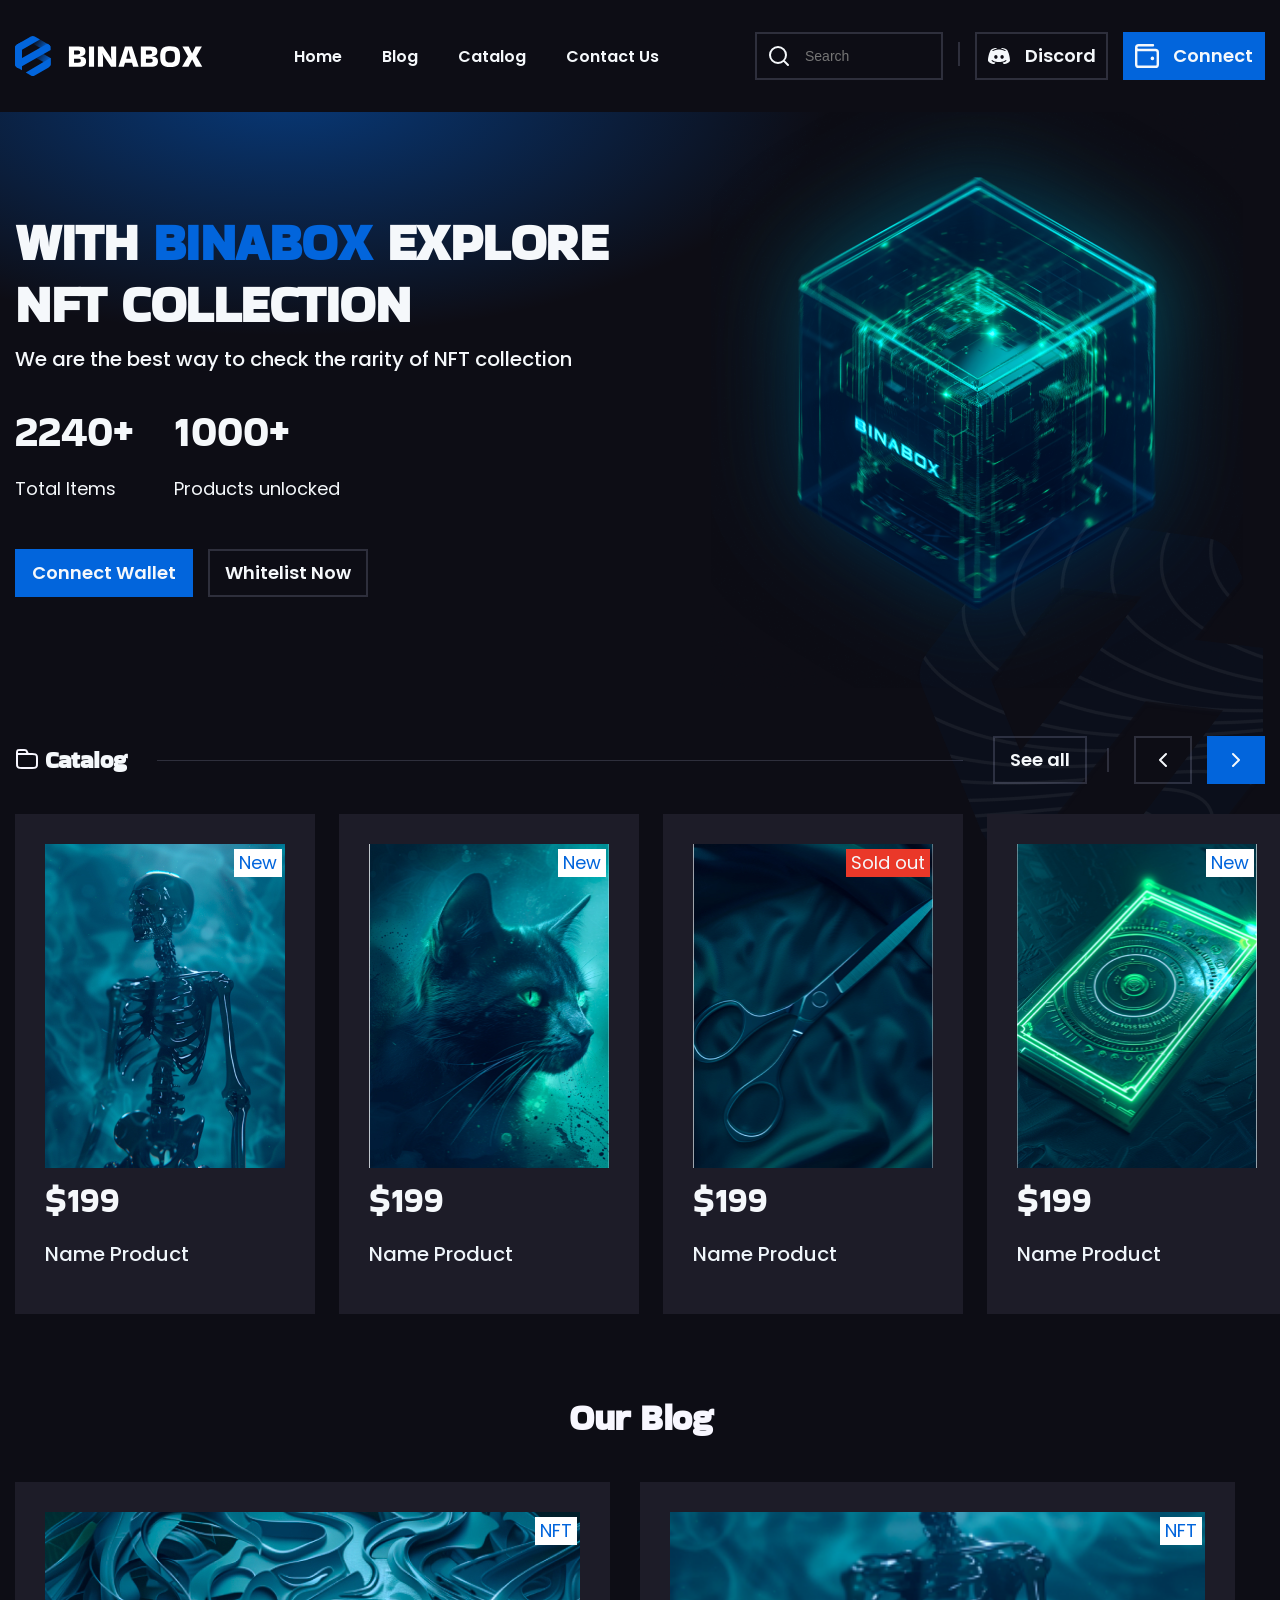
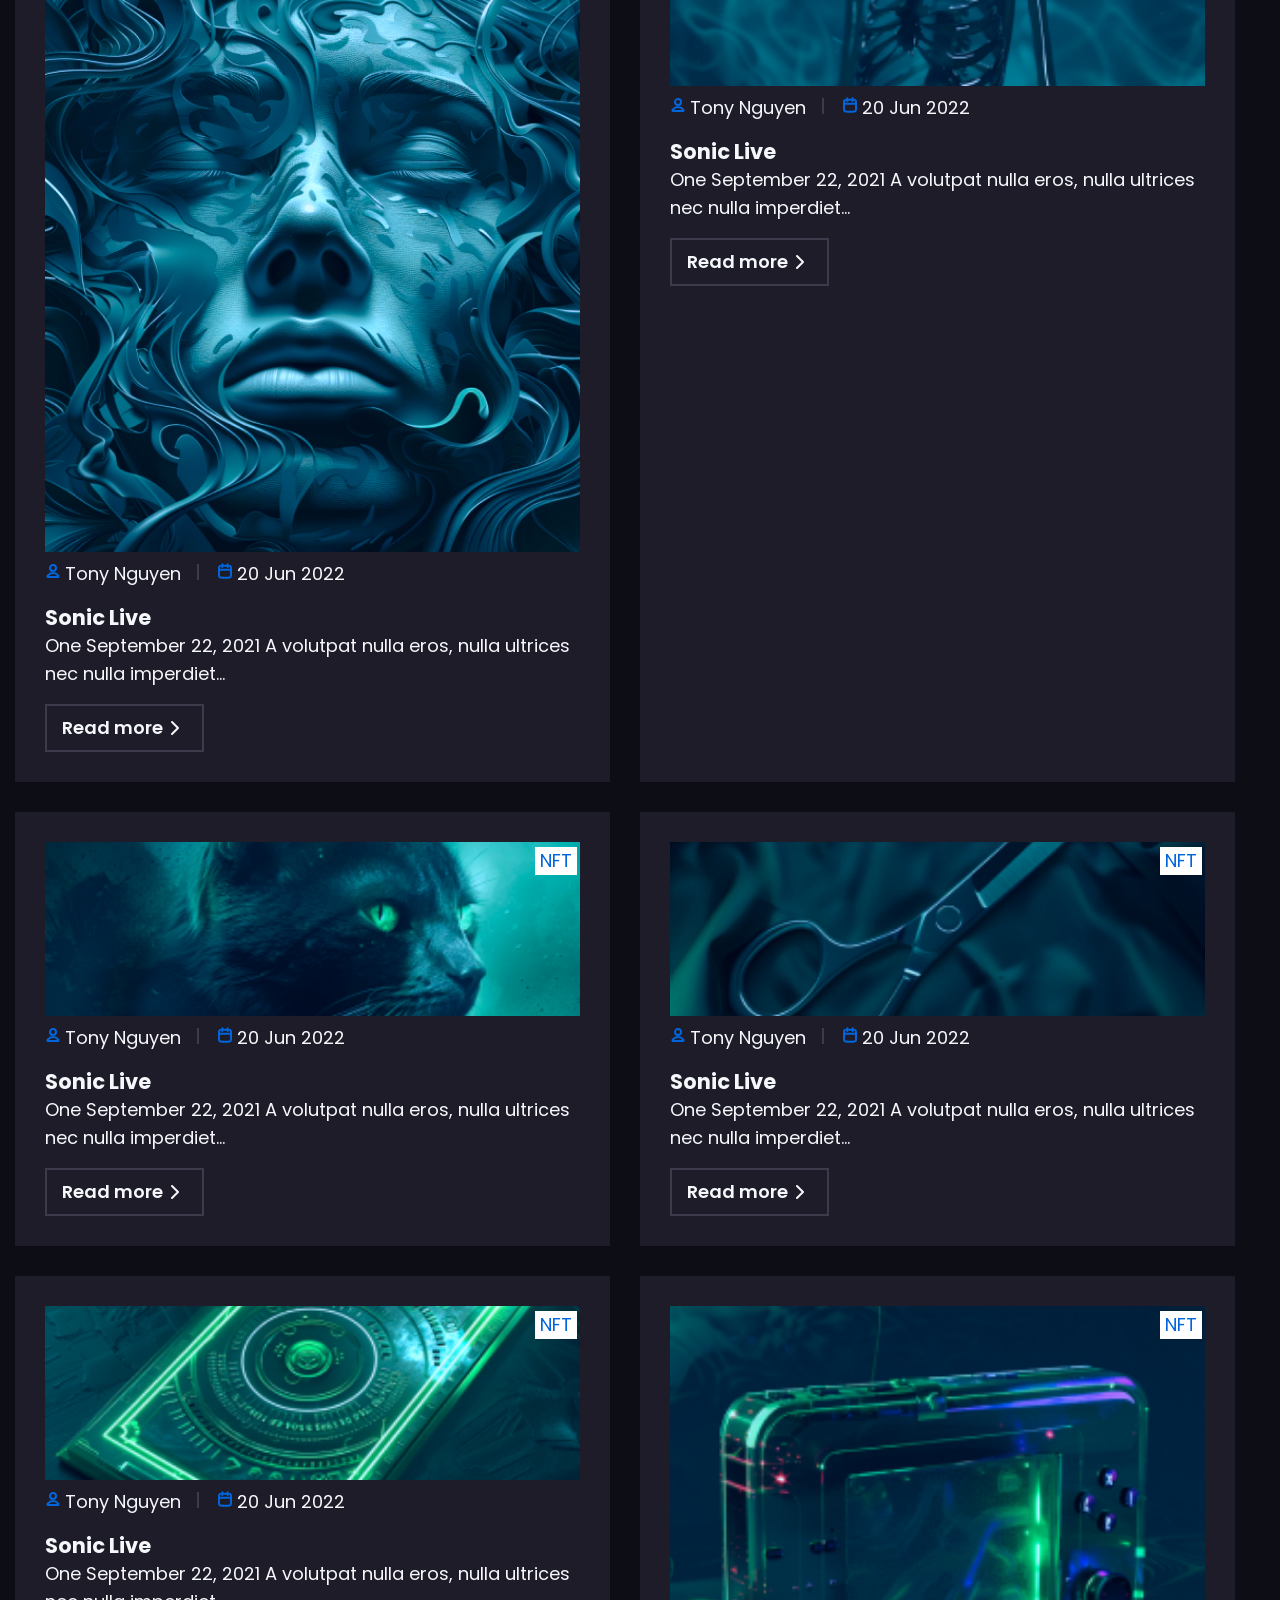
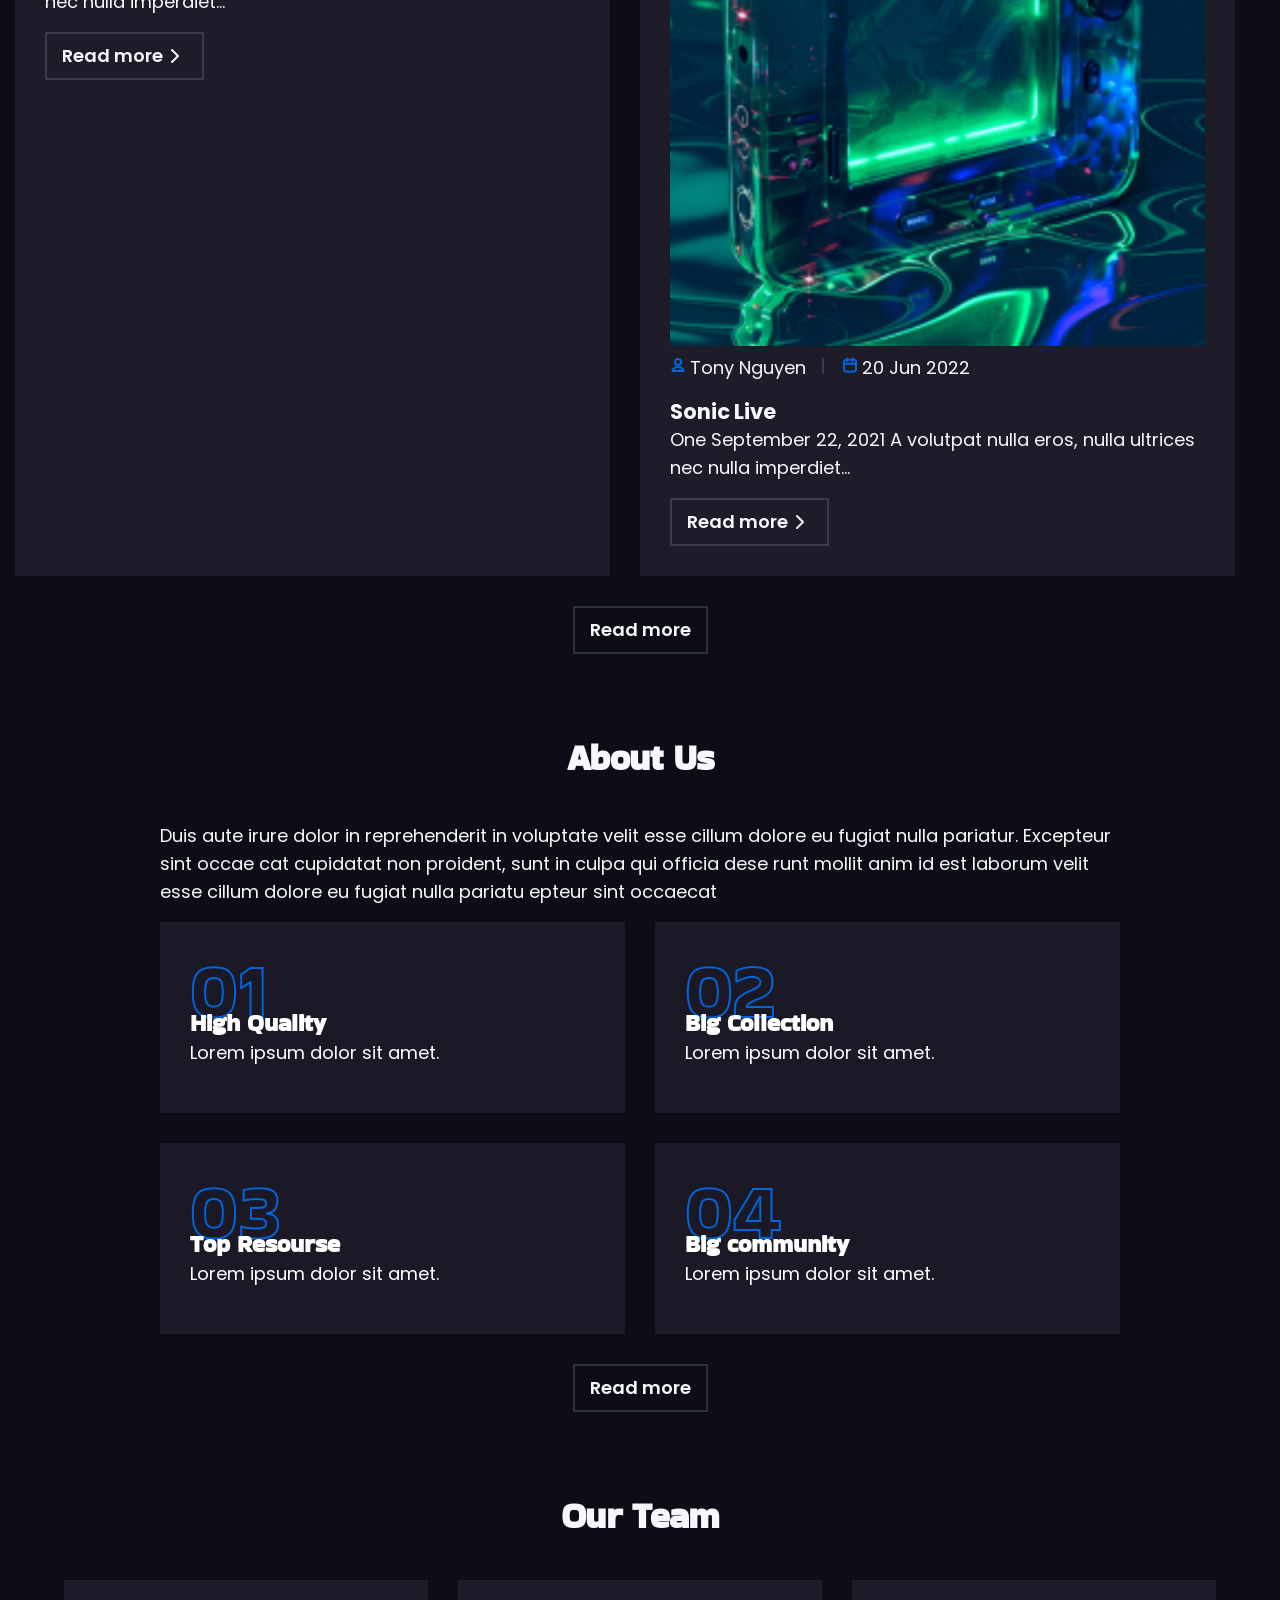
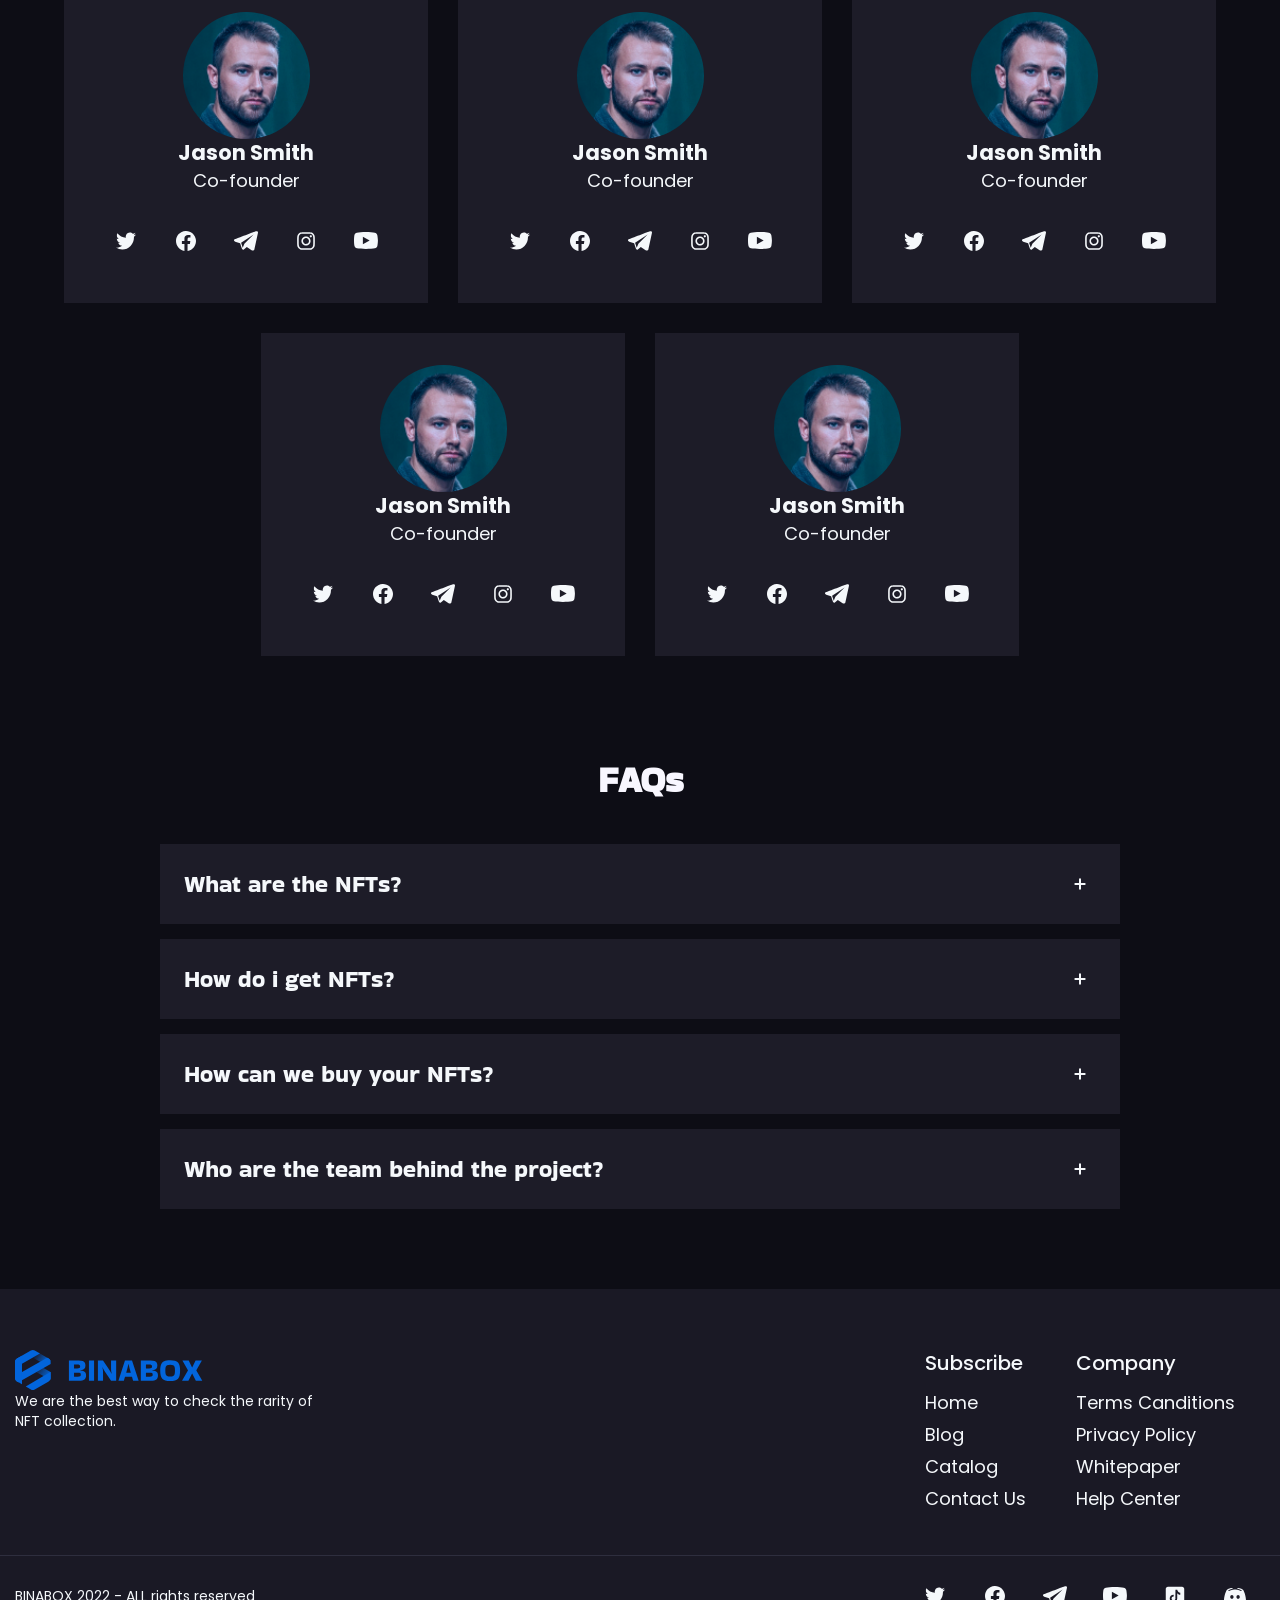
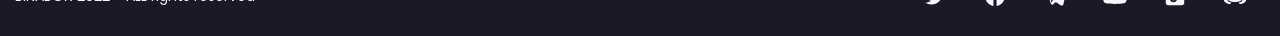
==== index.html @ b32af19b "Merge 856109ce8957a2b073c67b77c57785abc673edac into 63fc62156303ff1d4580d2532bbd41a12e87d8d4" ====
<!DOCTYPE html>
<html lang="en">
<head>
    <meta charset="UTF-8">
    <meta name="viewport" content="width=device-width, initial-scale=1.0">
    <title>Binabox</title>
    <link rel="preconnect" href="https://fonts.googleapis.com" />
    <link rel="preconnect" href="https://fonts.gstatic.com" crossorigin />
    <link href="https://fonts.googleapis.com/css2?family=Poppins:wght@400;500;600&display=swap" rel="stylesheet"/>
    <link href="https://fonts.googleapis.com/css2?family=Bakbak+One:wght@400;500;600&display=swap" rel="stylesheet"/>
    <link rel="stylesheet" href="normalize.css">
    <link rel="stylesheet" href="style.css">
</head>
<body>
    <header class="header">
        <h1 class="logo">
            <img src="images/logo-white.svg" width="188" height="42" class="logo__image" alt="Binabox">
        </h1>
        <nav class="header-nav">
            <ul class="header-nav__wrapper">
                <li class="header-nav__item">
                    <a href="#">Home</a>
                </li>
                <li class="header-nav__item">
                    <a href="#">Blog</a>
                </li>
                <li class="header-nav__item">
                    <a href="#">Catalog</a>
                </li>
                <li class="header-nav__item">
                    <a href="#">Contact Us</a>
                </li>
            </ul>
        </nav>
        <div class="header-actions">
            <form class="search-form" action="/search">
                <button type="submit" class="search-form__btn">
                    <img src="images/search.svg" width="24" height="24" alt="search">
                </button>
                <input class="search-form__input" type="text" placeholder="Search" aria-label="Search"> 
            </form >
            <a href="#" class="btn btn--icon">
                <img src="images/discord.svg" width="24" height="24" alt="discord">
                Discord
            </a>
            <a href="#" class="btn btn--icon btn--color">
                <img src="images/wallet.svg" width="24" height="24" alt="connect">
                Connect
            </a>
        </div>
    </header>
    <section class="intro">
        <div class="intro__wrapper">
            <div class="intro__block">
                <strong class="intro__title">With <span>BINABOX</span> Explore NFT Collection</strong>
                <p class="intro__description">We are the best way to check the rarity of NFT collection</p>
                <div class="intro__stats">
                    <div class="intro__stat">
                        <p class="intro__num">2240+</p>
                        <p class="intro__text">Total Items</p>
                    </div>
                    <div class="intro__stat">
                        <p class="intro__num">1000+</p>
                        <p class="intro__text">Products unlocked</p>
                    </div>
                </div>
                <div class="block__btns">
                    <a href="#" class="btn btn--color">Connect Wallet</a>
                    <a href="#" class="btn">Whitelist Now</a>
                </div>
            </div>
            <div class="intro__bg"><img src="images/bg.png" width="576" height="576" alt="background intro image"></div>
        </div>
    </section>
    <main class="main">
        <section class="catalog">
            <div class="catalog__navigation">
                <h2 class="catalog__title">Catalog</h2>
                <div class="catalog__actions">
                    <a href="#" class="btn btn--margin-right">See all</a>
                    <a href="#" class="btn">
                        <img src="images/chevron-left.svg" width="24" height="24" alt="previous button">
                    </a>
                    <a href="#" class="btn btn--color">
                        <img src="images/chevron-right.svg" width="24" height="24" alt="next button">
                    </a>
                </div>
            </div>
            <div class="catalog__wrapper">
                <a href="#" class="catalog__item">
                    <div class="catalog__image">
                        <img src="images/catalog-1.jpg" width="240" height="324" alt="neon sceleton">
                        <span class="image-label">New</span>
                    </div>
                    <p class="catalog__price">$199</p>
                    <p class="catalog__name">Name Product</p>
                </a>
                <a href="#" class="catalog__item">
                    <div class="catalog__image">
                        <img src="images/catalog-2.jpg" width="240" height="324" alt="neon cat">
                        <span class="image-label">New</span>
                    </div>
                    <p class="catalog__price">$199</p>
                    <p class="catalog__name">Name Product</p>
                </a>
                <a href="#" class="catalog__item">
                    <div class="catalog__image">
                        <img src="images/catalog-3.jpg" width="240" height="324" alt="scissors">
                        <span class="image-label image-label--sold">Sold out</span>
                    </div>
                    <p class="catalog__price">$199</p>
                    <p class="catalog__name">Name Product</p>
                </a>
                <a href="#" class="catalog__item">
                    <div class="catalog__image">
                        <img src="images/catalog-4.jpg" width="240" height="324" alt="rectangular game">
                        <span class="image-label">New</span>
                    </div>
                    <p class="catalog__price">$199</p>
                    <p class="catalog__name">Name Product</p>
                </a>
                <a href="#" class="catalog__item">
                    <div class="catalog__image">
                        <img src="images/catalog-5.jpg" width="240" height="324" alt="square game">
                        <span class="image-label">New</span>
                    </div>
                    <p class="catalog__price">$199</p>
                    <p class="catalog__name">Name Product</p>
                </a>
            </div>
        </section>
        <section class="blog">
            <h2 class="subtitle">Our Blog</h2>
            <div class="blog__wrapper">
                <article class="blog__post">
                    <div class="blog__image">
                        <img src="images/blog-image-1.jpg" width="738" height="640" alt="Blog Post">
                        <span class="image-label">NFT</span>
                    </div>
                    <div class="blog__info">
                        <p class="blog__name">Tony Nguyen</p>
                        <time datetime="2022-06-20" class="blog__date">20 Jun 2022</time>
                    </div>
                    <h3 class="blog__title">Sonic Live</h3>
                    <p class="blog__description">One September 22, 2021 A volutpat nulla eros, nulla ultrices nec nulla imperdiet...</p>
                    <a href="#" class="btn btn--icon-after">
                        Read more
                        <img src="images/chevron-right.svg" width="24" height="24" alt="read more">
                    </a>
                </article>
                <article class="blog__post blog__post--small">
                    <div class="blog__image">
                        <img src="images/blog-image-2.jpg" width="738" height="174" alt="Blog Post">
                        <span class="image-label">NFT</span>
                    </div>
                    <div class="blog__info">
                        <p class="blog__name">Tony Nguyen</p>
                        <time datetime="2022-06-20" class="blog__date">20 Jun 2022</time>
                    </div>
                    <h3 class="blog__title">Sonic Live</h3>
                    <p class="blog__description">One September 22, 2021 A volutpat nulla eros, nulla ultrices nec nulla imperdiet...</p>
                    <a href="#" class="btn btn--icon-after">
                        Read more
                        <img src="images/chevron-right.svg" width="24" height="24" alt="read more">
                    </a>
                </article>
                <article class="blog__post blog__post--small">
                    <div class="blog__image">
                        <img src="images/blog-image-3.jpg" width="738" height="174" alt="Blog Post">
                        <span class="image-label">NFT</span>
                    </div>
                    <div class="blog__info">
                        <p class="blog__name">Tony Nguyen</p>
                        <time datetime="2022-06-20" class="blog__date">20 Jun 2022</time>
                    </div>
                    <h3 class="blog__title">Sonic Live</h3>
                    <p class="blog__description">One September 22, 2021 A volutpat nulla eros, nulla ultrices nec nulla imperdiet...</p>
                    <a href="#" class="btn btn--icon-after">
                        Read more
                        <img src="images/chevron-right.svg" width="24" height="24" alt="read more">
                    </a>
                </article>
                <article class="blog__post blog__post--small">
                    <div class="blog__image">
                        <img src="images/blog-image-4.jpg" width="738" height="174" alt="Blog Post">
                        <span class="image-label">NFT</span>
                    </div>
                    <div class="blog__info">
                        <p class="blog__name">Tony Nguyen</p>
                        <time datetime="2022-06-20" class="blog__date">20 Jun 2022</time>
                    </div>
                    <h3 class="blog__title">Sonic Live</h3>
                    <p class="blog__description">One September 22, 2021 A volutpat nulla eros, nulla ultrices nec nulla imperdiet...</p>
                    <a href="#" class="btn btn--icon-after">
                        Read more
                        <img src="images/chevron-right.svg" width="24" height="24" alt="read more">
                    </a>
                </article>
                <article class="blog__post blog__post--small">
                    <div class="blog__image">
                        <img src="images/blog-image-5.jpg" width="738" height="174"" alt="Blog Post">
                        <span class="image-label">NFT</span>
                    </div>
                    <div class="blog__info">
                        <p class="blog__name">Tony Nguyen</p>
                        <time datetime="2022-06-20" class="blog__date">20 Jun 2022</time>
                    </div>
                    <h3 class="blog__title">Sonic Live</h3>
                    <p class="blog__description">One September 22, 2021 A volutpat nulla eros, nulla ultrices nec nulla imperdiet...</p>
                    <a href="#" class="btn btn--icon-after">
                        Read more
                        <img src="images/chevron-right.svg" width="24" height="24" alt="read more">
                    </a>
                </article>
                <article class="blog__post">
                    <div class="blog__image">
                        <img src="images/blog-image-6.jpg" width="738" height="640" alt="Blog Post">
                        <span class="image-label">NFT</span>
                    </div>
                    <div class="blog__info">
                        <p class="blog__name">Tony Nguyen</p>
                        <time datetime="2022-06-20" class="blog__date">20 Jun 2022</time>
                    </div>
                    <h3 class="blog__title">Sonic Live</h3>
                    <p class="blog__description">One September 22, 2021 A volutpat nulla eros, nulla ultrices nec nulla imperdiet...</p>
                    <a href="#" class="btn btn--icon-after">
                        Read more
                        <img src="images/chevron-right.svg" width="24" height="24" alt="read more">
                    </a>
                </article>
            </div>
            <div class="btn-wrapper">
                <a href="#" class="btn">Read more</a>
            </div>
        </section>
        <section class="about">
            <div class="about__wrapper">
                <h2 class="subtitle">About Us</h2>
                <p class="about__description">Duis aute irure dolor in reprehenderit in voluptate velit esse cillum dolore eu fugiat nulla pariatur. Excepteur sint occae cat cupidatat non proident, sunt in culpa qui officia dese runt mollit anim id est laborum velit esse cillum dolore eu fugiat nulla pariatu epteur sint occaecat</p>
                <ol class="about__features">
                    <li class="about__item">
                        <a href="#">
                            <h3 class="about__title">High Quality</h3>
                            <p class="about__text">Lorem ipsum dolor sit amet.</p>
                        </a>
                    </li>
                    <li class="about__item">
                        <a href="#">
                            <h3 class="about__title">Big Collection</h3>
                            <p class="about__text">Lorem ipsum dolor sit amet.</p>
                        </a>
                    </li>
                    <li class="about__item">
                        <a href="#">
                            <h3 class="about__title">Top Resourse</h3>
                            <p class="about__text">Lorem ipsum dolor sit amet.</p>
                        </a>
                    </li>
                    <li class="about__item">
                        <a href="#">
                            <h3 class="about__title">Big community</h3>
                            <p class="about__text">Lorem ipsum dolor sit amet.</p>
                        </a>   
                    </li>
                </ol>
            </div>
            <div class="btn-wrapper">
                <a href="#" class="btn">Read more</a>
            </div>
        </section>
        <section class="team">
            <h2 class="subtitle">Our Team</h2>
            <div class="team__members">
                <article class="team__item">
                    <a href="#">
                        <img src="images/team-member-1.jpg" class="team__image" width="127" height="127" alt="Jason Smith">
                        <h3 class="team__name">Jason Smith</h3>
                        <p class="team__role">Co-founder</p>
                    </a>
                    <ul class="social">
                        <li class="social__item">
                            <a href="#">
                                <img src="images//twitter.svg" width="24" height="24" alt="Twitter">
                            </a>
                        </li>
                        <li class="social__item">
                            <a href="#">
                                <img src="images/facebook.svg" width="24" height="24" alt="Facebook">
                            </a>
                        </li>
                        <li class="social__item">
                            <a href="#">
                                <img src="images/telegram.svg" width="24" height="24" alt="Telegram">
                            </a>
                        </li>
                        <li class="social__item">
                            <a href="#">
                                <img src="images/instagram.svg" width="24" height="24" alt="Instagram">
                            </a>
                        </li>
                        <li class="social__item">
                            <a href="#">
                                <img src="images/youtube.svg" width="24" height="24" alt="Youtube">
                            </a>
                        </li>
                    </ul>
                </article>
                <article class="team__item">
                    <a href="#">
                        <img src="images/team-member-1.jpg" class="team__image" width="127" height="127" alt="Jason Smith">
                        <h3 class="team__name">Jason Smith</h3>
                        <p class="team__role">Co-founder</p>
                    </a>
                    <ul class="social">
                        <li class="social__item">
                            <a href="#">
                                <img src="images//twitter.svg" width="24" height="24" alt="Twitter">
                            </a>
                        </li>
                        <li class="social__item">
                            <a href="#">
                                <img src="images/facebook.svg" width="24" height="24" alt="Facebook">
                            </a>
                        </li>
                        <li class="social__item">
                            <a href="#">
                                <img src="images/telegram.svg" width="24" height="24" alt="Telegram">
                            </a>
                        </li>
                        <li class="social__item">
                            <a href="#">
                                <img src="images/instagram.svg" width="24" height="24" alt="Instagram">
                            </a>
                        </li>
                        <li class="social__item">
                            <a href="#">
                                <img src="images/youtube.svg" width="24" height="24" alt="Youtube">
                            </a>
                        </li>
                    </ul>
                </article>
                <article class="team__item">
                    <a href="#">
                        <img src="images/team-member-1.jpg" class="team__image" width="127" height="127" alt="Jason Smith">
                        <h3 class="team__name">Jason Smith</h3>
                        <p class="team__role">Co-founder</p>
                    </a>
                    <ul class="social">
                        <li class="social__item">
                            <a href="#">
                                <img src="images//twitter.svg" width="24" height="24" alt="Twitter">
                            </a>
                        </li>
                        <li class="social__item">
                            <a href="#">
                                <img src="images/facebook.svg" width="24" height="24" alt="Facebook">
                            </a>
                        </li>
                        <li class="social__item">
                            <a href="#">
                                <img src="images/telegram.svg" width="24" height="24" alt="Telegram">
                            </a>
                        </li>
                        <li class="social__item">
                            <a href="#">
                                <img src="images/instagram.svg" width="24" height="24" alt="Instagram">
                            </a>
                        </li>
                        <li class="social__item">
                            <a href="#">
                                <img src="images/youtube.svg" width="24" height="24" alt="Youtube">
                            </a>
                        </li>
                    </ul>
                </article>
                <article class="team__item">
                    <a href="#">
                        <img src="images/team-member-1.jpg" class="team__image" width="127" height="127" alt="Jason Smith">
                        <h3 class="team__name">Jason Smith</h3>
                        <p class="team__role">Co-founder</p>
                    </a>
                    <ul class="social">
                        <li class="social__item">
                            <a href="#">
                                <img src="images//twitter.svg" width="24" height="24" alt="Twitter">
                            </a>
                        </li>
                        <li class="social__item">
                            <a href="#">
                                <img src="images/facebook.svg" width="24" height="24" alt="Facebook">
                            </a>
                        </li>
                        <li class="social__item">
                            <a href="#">
                                <img src="images/telegram.svg" width="24" height="24" alt="Telegram">
                            </a>
                        </li>
                        <li class="social__item">
                            <a href="#">
                                <img src="images/instagram.svg" width="24" height="24" alt="Instagram">
                            </a>
                        </li>
                        <li class="social__item">
                            <a href="#">
                                <img src="images/youtube.svg" width="24" height="24" alt="Youtube">
                            </a>
                        </li>
                    </ul>
                </article>
                <article class="team__item">
                    <a href="#">
                        <img src="images/team-member-1.jpg" class="team__image" width="127" height="127" alt="Jason Smith">
                        <h3 class="team__name">Jason Smith</h3>
                        <p class="team__role">Co-founder</p>
                    </a>
                    <ul class="social">
                        <li class="social__item">
                            <a href="#">
                                <img src="images//twitter.svg" width="24" height="24" alt="Twitter">
                            </a>
                        </li>
                        <li class="social__item">
                            <a href="#">
                                <img src="images/facebook.svg" width="24" height="24" alt="Facebook">
                            </a>
                        </li>
                        <li class="social__item">
                            <a href="#">
                                <img src="images/telegram.svg" width="24" height="24" alt="Telegram">
                            </a>
                        </li>
                        <li class="social__item">
                            <a href="#">
                                <img src="images/instagram.svg" width="24" height="24" alt="Instagram">
                            </a>
                        </li>
                        <li class="social__item">
                            <a href="#">
                                <img src="images/youtube.svg" width="24" height="24" alt="Youtube">
                            </a>
                        </li>
                    </ul>
                </article>
            </div>
        </section>
        <section class="faq">
            <h2 class="subtitle">FAQs</h2>
            <div class="faq__wrapper">
                <details class="faq__item">
                    <summary class="faq__question">What are the NFTs?</summary>
                    <p class="faq__answer">Urna vitae erat et lacus, consectetur ac nulla vestibulum lobortis. Nulla dapibus urna volutpat venenatis, risus faucibus</p>
                </details>
                <details class="faq__item">
                    <summary class="faq__question">How do i get NFTs?</summary>
                    <p class="faq__answer">Urna vitae erat et lacus, consectetur ac nulla vestibulum lobortis. Nulla dapibus urna volutpat venenatis, risus faucibus</p>
                </details>
                <details class="faq__item">
                    <summary class="faq__question">How can we buy your NFTs?</summary>
                    <p class="faq__answer">Urna vitae erat et lacus, consectetur ac nulla vestibulum lobortis. Nulla dapibus urna volutpat venenatis, risus faucibus</p>
                </details>
                <details class="faq__item">
                    <summary class="faq__question">Who are the team behind the project?</summary>
                    <p class="faq__answer">Urna vitae erat et lacus, consectetur ac nulla vestibulum lobortis. Nulla dapibus urna volutpat venenatis, risus faucibus</p>
                </details>
            </div>
        </section>
    </main>
    <footer class="footer">
        <div class="footer__main">
            <div class="logo__wrapper">
                <strong class="logo">
                    <img src="images/logo-blue.svg" width="188" height="42" class="logo__image" alt="Binabox">
                </strong>
                <div class="footer__description">We are the best way to check the rarity of NFT collection.</div>
            </div>
            <div class="footer-nav">
                <div class="footer-nav__block">
                    <strong class="footer-nav__title">Subscribe</strong>
                    <nav class="footer-nav__wrapper">
                        <ul class="footer-nav__menu">
                            <li class="footer-nav__item">
                                <a href="#" class="footer-nav__link">Home</a>
                            </li>
                            <li class="footer-nav__item">
                                <a href="#" class="footer-nav__link">Blog</a>
                            </li>
                            <li class="footer-nav__item">
                                <a href="#" class="footer-nav__link">Catalog</a>
                            </li>
                            <li class="footer-nav__item">
                                <a href="#" class="footer-nav__link">Contact Us</a>
                            </li>
                        </ul>
                    </nav>
                </div>
                <div class="footer-nav__block">
                    <strong class="footer-nav__title">Company</strong>
                    <nav class="footer-nav__wrapper">
                        <ul class="footer-nav__menu">
                            <li class="footer-nav__item">
                                <a href="#" class="footer-nav__link">Terms Canditions</a>
                            </li>
                            <li class="footer-nav__item">
                                <a href="#" class="footer-nav__link">Privacy Policy</a>
                            </li>
                            <li class="footer-nav__item">
                                <a href="#" class="footer-nav__link">Whitepaper</a>
                            </li>
                            <li class="footer-nav__item">
                                <a href="#" class="footer-nav__link">Help Center</a>
                            </li>
                        </ul>
                    </nav>
                </div>
            </div>
        </div>
        <div class="footer__secondary">
            <div class="footer__copyright"><span>Binabox 2022 - ALL </span> rights reserved</div>
            <div class="footer__social">
                <ul class="social">
                    <li class="social__item">
                        <a href="#">
                            <img src="images/twitter.svg" width="24" height="24" alt="Twitter">
                        </a>
                    </li>
                    <li class="social__item">
                        <a href="#">
                            <img src="images/facebook.svg" width="24" height="24" alt="Facebook">
                        </a>
                    </li>
                    <li class="social__item">
                        <a href="#">
                            <img src="images/telegram.svg" width="24" height="24" alt="Telegram">
                        </a>
                    </li>
                    <li class="social__item">
                        <a href="#">
                            <img src="images/youtube.svg" width="24" height="24" alt="Youtube">
                        </a>
                    </li>
                    <li class="social__item">
                        <a href="#">
                            <img src="images/tiktok.svg" width="24" height="24" alt="TikTok">
                        </a>
                    </li>
                    <li class="social__item">
                        <a href="#">
                            <img src="images/discord.svg" width="24" height="24" alt="Discord">
                        </a>
                    </li>
                </ul>
            </div>
        </div>
    </footer>
</body>
</html>
---- style.css ----
body {
    margin: 0;
    padding: 0;
    font-family: Poppins, Arial, Helvetica, sans-serif;
    --font-secondary: Bakbak One, Arial, Helvetica, sans-serif;
    background-color: #0D0D15;
    font-size: 18px;
    line-height: 28px;
    color: #F5F8FB;
}

p {
    margin: 0 0 16px;
}

a {
    color: #F5F8FB;
    text-decoration: none;
}

a:hover {
    text-decoration: none;
    opacity: 0.6;
}

ul, ol {
    margin: 0;
    padding: 0;
    list-style-type: none;
}

h1, h2, h3, blockquote {
    margin: 0;
    padding: 0;
}

button {
    background: none;
    border: 0;
    outline: 0;
    margin: 0;
    padding: 0;
}

figure {
    margin: 0;
}

/* Blocks for all pages */

.main {
    max-width: 1630px;
    margin: 0 auto;
    padding: 0 15px;
}

.btn-wrapper {
    display: flex;
    justify-content: center;
}

.btn {
    position: relative;
    display: flex;
    align-items: center;
    width: max-content;
    height: 48px;
    padding: 0 15px;
    font-size: 18px;
    font-weight: 600;
    line-height: 28px;
    text-decoration: none;
    border: 2px solid #D0D7FB2B;
    color: #F5F8FB;
    box-sizing: border-box;
}

.btn--icon {
    padding: 0 10px 0 48px;
}

.btn--icon img {
    position: absolute;
    top: 10px;
    left: 10px;
}

.btn--color {
    background-color: #0265DC;
    border-color: #0265DC;
}

.image-label {
    position: absolute;
    top: 5px;
    right: 3px;
    padding: 0 5px;
    background-color: #fff;
    color: #0265DC;
}

.image-label--sold {
    background-color: #EA3829;
    color: #F5F8FB;
}

.subtitle {
    margin-bottom: 40px;

    font-family: var(--font-secondary);
    font-size: 36px;
    line-height: 48px;
    letter-spacing: -0.5px;
    text-align: center;
    color: #F8F7FF;
}

/* Header all pages */

.header {
    display: flex;
    justify-content: space-between;
    align-items: center;
    max-width: 1758px;
    margin: 0 auto;
    padding: 32px 15px;
}

.header-nav__wrapper {
    display: flex;
}

.header-nav__item a {
    border-bottom: 2px solid #0D0D15;
    padding: 10px 20px;
    font-size: 16px;
    font-weight: 600;
    line-height: 24px;
    color: #F5F8FB;
}

.header-nav__item.active,
.header-nav__item a:hover {
    border-bottom: 2px solid rgb(2, 101, 220);
}

.header-actions {
    display: flex;
    margin-left: 20px;
}

.search-form {
    position: relative;
    padding-right: 32px;
}

.search-form:after {
    content: '';
    position: absolute;
    top: 10px;
    right: 15px;
    width: 2px;
    height: 24px;
    background-color: #D0D7FB2B;
}

.search-form__input {
    width: 188px;
    height: 48px;
    padding: 0 0 0 48px;
    border: 2px solid rgba(208, 215, 251, 0.17);
    font-size: 14px;
    line-height: 20px;
    color: #F5F8FB;
    background-color: transparent;
    box-sizing: border-box;
}

.search-form__btn {
    position: absolute;
    left: 12px;
    top: 12px;
    width: 24px;
    height: 24px;
    cursor: pointer;
}

/* Index page Intro block */

.intro {
    background: radial-gradient(42.5% 42.5% at 22.28% -4.22%, rgba(2, 101, 220, 0.5) 0%, rgba(2, 101, 220, 0) 100%);
    margin-bottom: 40px;
}

.intro__wrapper {
    position: relative;
    display: flex;
    justify-content: space-between;
    max-width: 1630px;
    margin: 0 auto;
    padding: 0 15px;
}

.intro__wrapper::after {
    content: url('images/bg-2.png');
    position: absolute;
    bottom: 0px;
    right: 200px;
    width: 200px;
    height: 240px;
}

.intro__block {
    display: flex;
    flex-direction: column;
    justify-content: center;
    max-width: 800px;
}

.intro__title {
    margin-bottom: 10px;
    font-family: var(--font-secondary);
    font-size: 52px;
    line-height: 62px;
    letter-spacing: -0.5px;
    text-transform: uppercase;
}

.intro__title span {
    color: #0265DC;
}

.intro__stats {
    display: flex;
    margin-bottom: 30px;
}

.intro__stat:first-child {
    margin-right: 40px;
}

.intro__num {
    font-family: var(--font-secondary);
    font-size: 44px;
    line-height: 56px;
}

.intro__description {
    margin-bottom: 30px;
    font-size: 20px;
    font-weight: 500;
    line-height: 28px;
}

.intro__title,
.intro__description,
.intro__stats,
.intro > .block__btns {
    position: relative;
    z-index: 2;
}

.btn + .btn {
    margin-left: 15px;
}

/* Index page Catalog block */

.catalog {
    position: relative;
    z-index: 2;
}

.catalog__navigation {
    display: flex;
    justify-content: space-between;
    align-items: center;
    margin-bottom: 30px;
}

.catalog__wrapper {
    display: flex;
    gap: 24px;
}

.catalog__actions {
    display: flex;
    order: 3;
    margin-left: 30px;
}

.catalog__actions .btn--margin-right {
    position: relative;
    margin-right: 32px;
}

.catalog__actions .btn--margin-right:after {
    content: '';
    position: absolute;
    top: 10px;
    right: -24px;
    width: 2px;
    height: 24px;
    background-color: #D0D7FB2B;
}

.catalog__title {
    position: relative;
    padding-left: 30px;
    margin-right: 30px;
    font-family: var(--font-secondary);
    font-size: 24px;
    line-height: 32px;
    order: 1;
}

.catalog__title::before {
    position: absolute;
    content: '';
    top: 3px;
    left: 0px;
    width: 24px;
    height: 24px;
    background-image: url('images/folder.svg');
    background-size: cover;
    background-repeat: no-repeat;
}

.catalog__navigation:after {
    order: 2;
    content: '';
    background: #D0D7FB2B;
    height: 1px;
    flex: 1 1 auto;
}

.catalog__item {
    flex-basis: 20%;
    padding: 30px;
    background-color: #1D1C28;
    transition: all 2s ease;
}

.catalog__item:hover {
    background-image: url(images/hover-up-left.png), url(images/hover-down-right.png);            
    background-repeat: no-repeat, no-repeat, no-repeat;
    background-position: top left, bottom right;
    transition: all 0.5s ease;
}

.catalog__item--hover {
    background-color: #1D1C28;
}

.catalog__image {
    position: relative;
}

.catalog__price {
    font-family: var(--font-secondary);
    font-size: 36px;
    line-height: 48px;
    letter-spacing: -0.5px;
}

.catalog__name {
    font-size: 20px;
    font-weight: 500;
    line-height: 28px;
    color: #EFF5FA;
}

/* Index page Blog block */

.blog__wrapper {
    display: grid;
    grid-template-columns: 1fr 1fr;
}

.blog__post {
    padding: 30px;
    margin-right: 30px;
    margin-bottom: 30px;
    background-color: #1D1C28;
}

.blog__image {
    position: relative;
}

.blog__image img {
    width: 100%;
    object-fit: cover;
}

.blog__info {
    display: flex;
}

.blog__name,
.blog__date {
    position: relative;
    padding-left: 20px;
}

.blog__name {
    padding-right: 36px;
}

.blog__name::before {
    position: absolute;
    content: '';
    background-image: url('images/user.svg');
    background-size: cover;
    background-repeat: no-repeat;
    top: 3px;
    left: 0;
    width: 16px;
    height: 16px;
}

.blog__name:after {
    content: '';
    position: absolute;
    top: 4px;
    right: 18px;
    width: 2px;
    height: 16px;
    background-color: #D0D7FB2B;
}

.blog__date::before {
    position: absolute;
    content: '';
    background-image: url('images/calendar.svg');
    background-size: cover;
    background-repeat: no-repeat;
    top: 3px;
    left: 0;
    width: 16px;
    height: 16px;;
}

/* Index page Our Team block */

.team {
    max-width: 1300px;
    margin-inline: auto;
}

.team__members {
    display: flex;
    justify-content: center;
    flex-wrap: wrap;
    gap: 30px;
    margin-bottom: 100px;
}

.team__item {
    padding: 32px;
    background-color: #1D1C28;
    text-align: center;
}

.team__image {
    display: block;
    border-radius: 50%;
    margin-inline: auto;
}

/* Index page About block */

.about__wrapper {
    max-width: 960px;
    margin: 0 auto;
}

.about__title {
    position: relative;
    margin-top: 55px;
    font-family: var(--font-secondary);
    font-size: 24px;
    line-height: 32px;
    color: #fff;
    z-index: 2;
}

.about__text {
    font-size: 18px;
    line-height: 28px;
    color: #fff;
}

.about__features {
    display: flex;
    flex-wrap: wrap;
    margin-bottom: 30px;
    gap: 30px;
    counter-reset: tidbit-counter;
    list-style-type: decimal-leading-zero;
}

.about__features li:before {
    position: absolute;
    top: 20px;
    left: 30px;
    content: "0" counter(tidbit-counter);
    counter-increment: tidbit-counter;
    -webkit-text-stroke: 2px #0265DC;
    -webkit-text-fill-color: transparent;
    font-family: var(--font-secondary);
    font-size: 80px;
    line-height: 96px;
}

.about__item {
    flex-grow: 1;
    position: relative;
    width: 46%;
    background-color: #1A1925;
    box-sizing: border-box;
    list-style: none;
}

.about__item a {
    display: block;
    padding: 30px;
}

.about__item a:hover {
    background-image: url(images/hover-up-left.png), url(images/hover-down-right.png);            
    background-repeat: no-repeat, no-repeat, no-repeat;
    background-position: top left, bottom right;
    transition: all 0.5s ease;
}

.main--two-col {
    max-width: 1280px;
    margin: 0 auto;
    display: flex;
    box-sizing: border-box;
}

.block__btns {
    display: flex;
}

.btn__wrapper {
    display: flex;
    text-align: center;
}

.btn__wrapper--center {
    justify-content: center;
}

.logo {
    display: flex;
    align-items: center;
    text-decoration: none;
    text-decoration-style: none;
    text-decoration-line: none;
}

.logo__image {
    margin-right: 15px;
}

.logo__text {
    font-family: var(--font-secondary);
    font-size: 32px;
    line-height: 42px;
    text-align: left;
    color: #ffffff;
    text-decoration: none;
    text-decoration-style: none;
    text-decoration-line: none;
    text-transform: uppercase;
}

.social {
    display: flex;
}

.social__item {
    display: flex;
    justify-content: center;
    align-items: center;
    width: 40px;
    height: 40px;
    padding: 10px;
}

.social__item a {
    height: 24px;
}

/* Index page FAQs block */

.faq {
    width: 960px;
    margin: 0 auto 40px;
}

.faq__item {
    position: relative;
    margin-bottom: 15px;
    padding: 24px;
    background-color: rgba(29, 28, 40, 1);
}

.faq__question {
    font-family: var(--font-secondary);
    font-size: 24px;
    line-height: 32px;
    text-underline-position: from-font;
    text-decoration-skip-ink: none;
}

.faq__answer {
    margin-top: 20px;
    padding-top: 20px;
    border-top: 1px solid rgba(191, 197, 238, 0.12);
}

details>summary {
    list-style: none;
}

summary::after {
    position: absolute;
    content: url('images/plus.svg');
    right: 24px;
}

details[open] summary:after {
    position: absolute;
    content: url('images/minus.svg');
    right: 24px;
}

/* Footer */

.footer {
    background-color: #1A1925;
}

.footer__main {
    display: flex;
    justify-content: space-between;
    max-width: 1630px;
    padding: 60px 15px 40px 15px;
    margin: 0 auto;
    border-bottom: 1px solid #BFC5EE1F;
}

.footer .logo__text {
    color: #0265DC;
}

.footer-nav {
    display: flex;
}

.footer-nav__block {
    margin-left: 20px;
}

.footer-nav__title {
    display: block;
    padding-bottom: 10px;
    font-size: 20px;
    font-weight: 500;
    line-height: 28px;
}

.footer-nav__item {
    padding: 2px 30px 2px 0;
}

.footer__description {
    max-width: 320px;
    font-size: 14px;
    line-height: 20px;
}

.footer__secondary {
    display: flex;
    justify-content: space-between;
    align-items: center;
    max-width: 1630px;
    margin: 0 auto;
    padding: 10px 15px;
}

.footer__copyright {
    font-size: 14px;
    line-height: 20px;
}

.footer__copyright span {
    text-transform: uppercase;
}

.footer__social img {
    vertical-align: top;
}

.catalog,
.blog,
.about,
.faq {
    margin-bottom: 80px;
}






/*Blog page */

.blog__main {
    display: flex;
    max-width: 1280px;
    margin: 0 auto;
}

.blog-intro {
    position: relative;
    display: flex;
    justify-content: center;
    height: 375px;
    margin: 0 auto;
    background-color: #14131C;
}

.blog-intro::before {
    width: 100%;
    height: 100%;
    content: '';
    position: absolute;
    background-image: url('images/bg-3.png');
    background-size: cover;
    background-position: center;
    background-repeat: no-repeat;
    z-index: 1;
    opacity: 20%;
}

.blog-intro::after {
    width: 100%;
    height: 100%;
    content: '';
    position: absolute;
    background-image: url('images/bg-4.png');
    background-size: contain;
    background-position: bottom;
    background-repeat: no-repeat;
    z-index: 2;
}

.blog-intro__wrapper {
    position: absolute;
    padding-top: 65px;
    z-index: 3;
}

.blog-intro__wrapper>.intro__title {
    text-transform: none;
    text-align: center;
}

.breadcrumbs {
    display: flex;
}

.breadcrumbs__item {
    position: relative;
    padding: 6px 12px;
}

.breadcrumbs__item--active {
    color: rgba(231, 238, 247, 0.66);
}

.breadcrumbs__item::after {
    content: '';
    position: absolute;
    top: 12px;
    right: -2px;
    width: 2px;
    height: 16px;
    background-color: #D0D7FB2B;
}

.breadcrumbs__item:last-child:after {
    display: none;
}

.sidebar {
    flex-basis: 25%;
    margin-right: 32px;
}

.sidebar__block {
    padding: 24px;
    background-color: rgba(29, 28, 40, 1);
}

.blog-content {
    flex-basis: 75%;
}

.blog-content__photo {
    display: flex;
    gap: 24px;
}

.blog-content p {
    margin-bottom: 32px;
}

.blog__list,
.blog__blockquote,
.intro__subtitle,
.blog-content__photo {
    margin-bottom: 32px;
}

.blog__list--mark {
    display: flex;
    flex-direction: column;
    flex-wrap: wrap;
    counter-reset: tidbit-counter;
    list-style-type: none;
}

.blog__list li {
    padding-left: 30px;
    position: relative;
}

.blog__list--mark  li {
    margin-bottom: 8px;
}

.blog__list--disc li:before {
    position: absolute;
    content: '';
    left: 10px;
    top: 12px;
    width: 5px;
    height: 5px;
    border-radius: 50%;
    background-color: #F5F8FB;
}

.blog__list--mark li:before {
    position: absolute;
    content: url('images/list-icon.svg');
    left: 0;
}

.blog__list--mark li:after {
    position: absolute;
    content: counter(tidbit-counter);
    counter-increment: tidbit-counter;
    text-underline-position: from-font;
    text-decoration-skip-ink: none;
}

.blog__text--link {
    color: #78BBFA;
}

.blog__blockquote {
    padding: 16px;
    background-color: #002754;
    border-radius: 16px;
}

.blog__blockquote--text {
    font-size: 24px;
    font-weight: 600;
    line-height: 30px;
}

p.blog__blockquote--text,
p.blog__blockquote--rating {
    margin-bottom: 0;
}

.blog__blockquote--rating {
    position: relative;
    padding-left: 30px;
}

.blog__blockquote--rating:before {
    position: absolute;
    content: url('images/stars.svg');
    left: 0;
}

.tags__item a {
    border: 2px solid rgba(208, 215, 251, 0.17);
}

.sidebar__title {
    display: block;
    margin-bottom: 16px;
    padding-bottom: 16px;
    font-family: var(--font-secondary);
    font-size: 24px;
    line-height: 32px;
    border-bottom: 1px solid rgba(191, 197, 238, 0.12);
}

.categories__item {
    padding: 6px 12px;
}

.tags__wrapper {
    display: flex;
    flex-wrap: wrap;
}

.tags__item {
    margin-bottom: 8px;
    margin-right: 8px;
}

.tags__item a {
    display: block;
    padding: 6px 12px;
}

.blog-footer {
    display: flex;
    justify-content: space-between;
}

.blog-footer__wrapper {
    display: flex;
    align-items: baseline;
}

.blog-content .subtitle {
    text-align: left;
    margin-bottom: 16px;
}

.blog-content .btn.btn--color {
    margin-bottom: 30px;
}
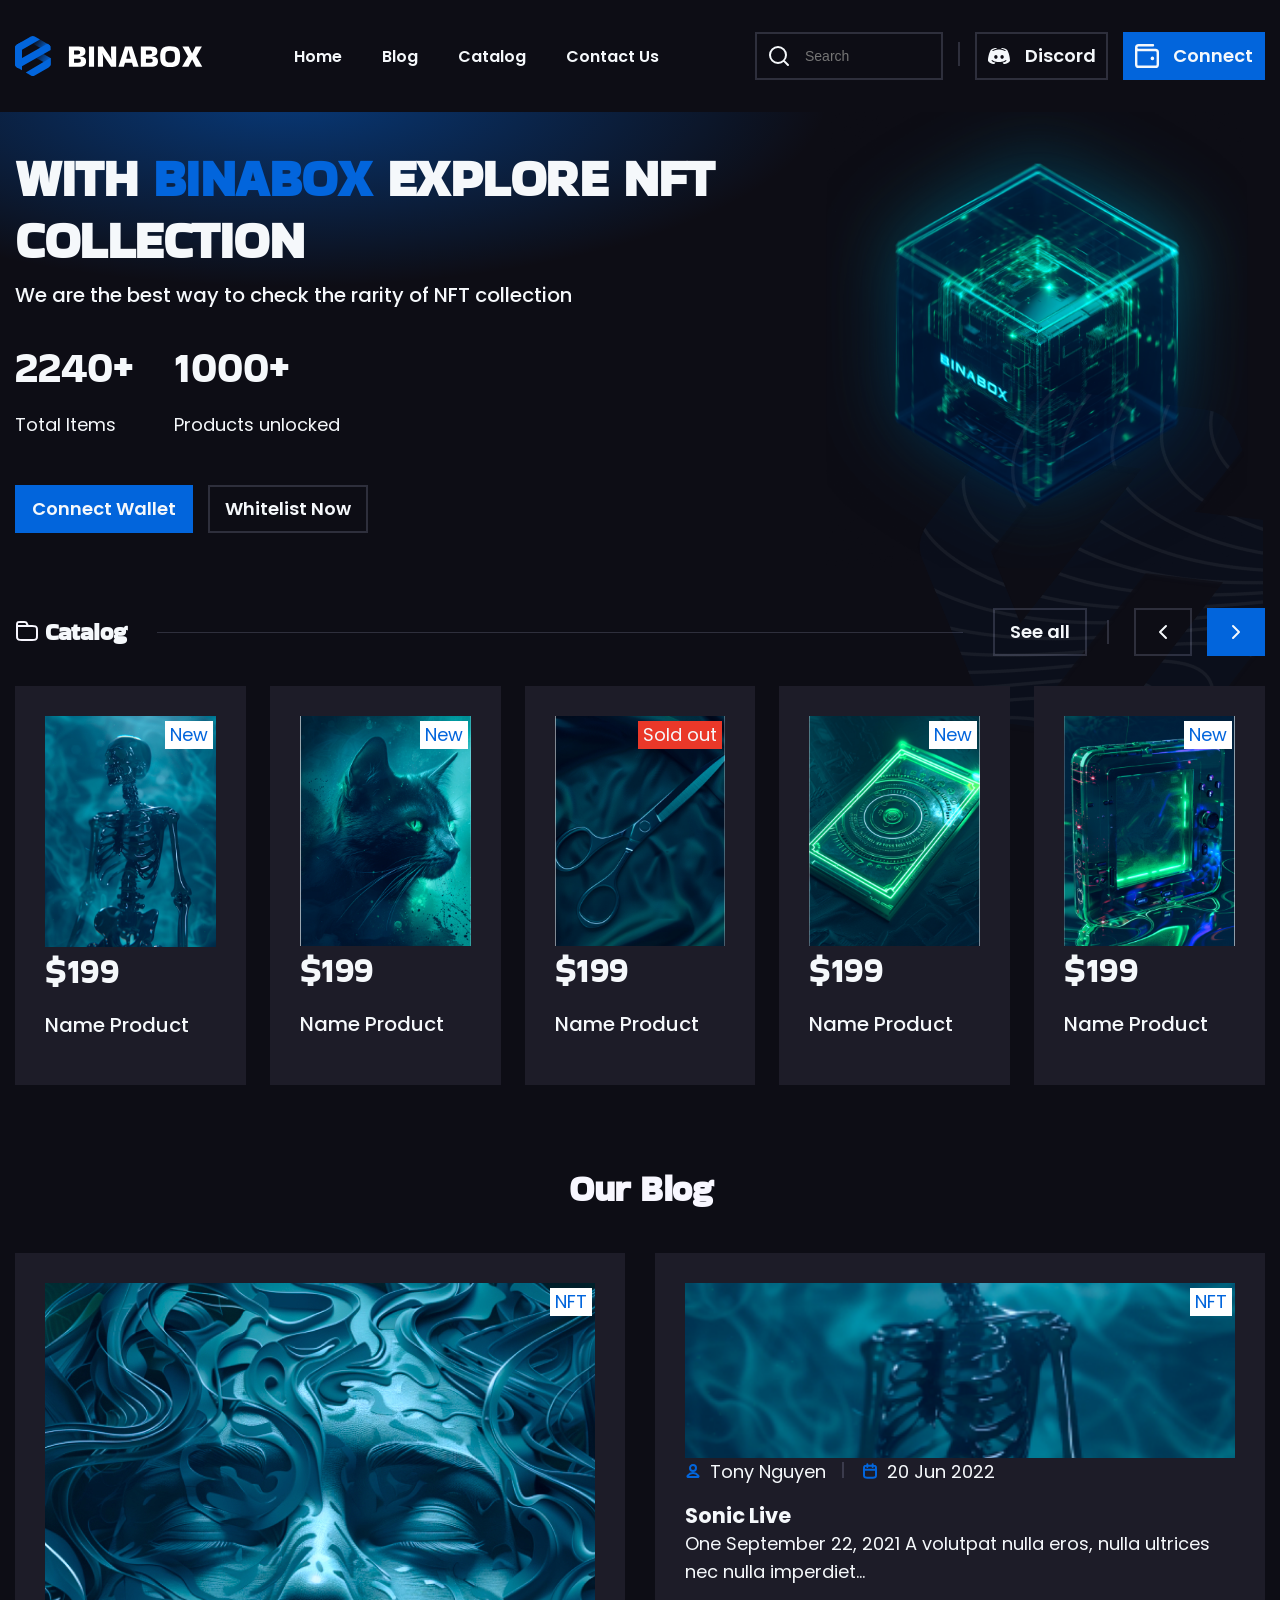
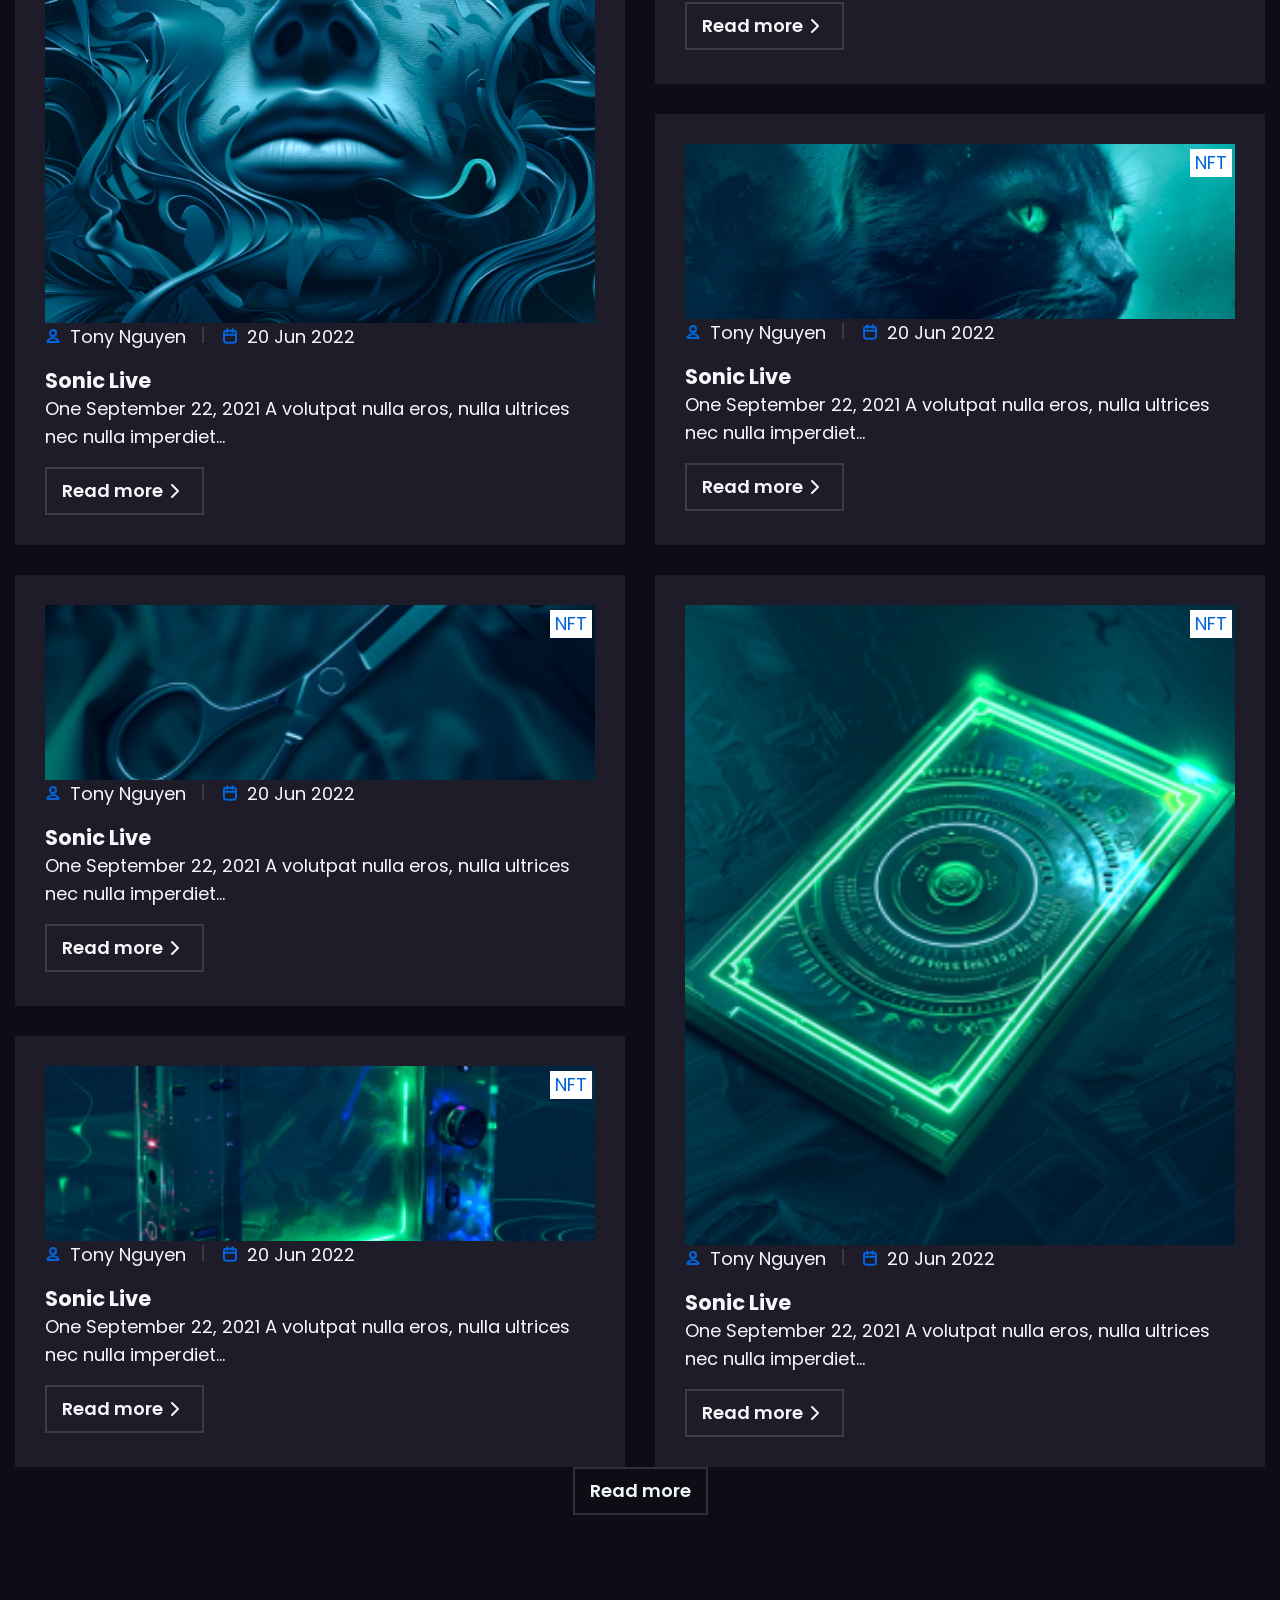
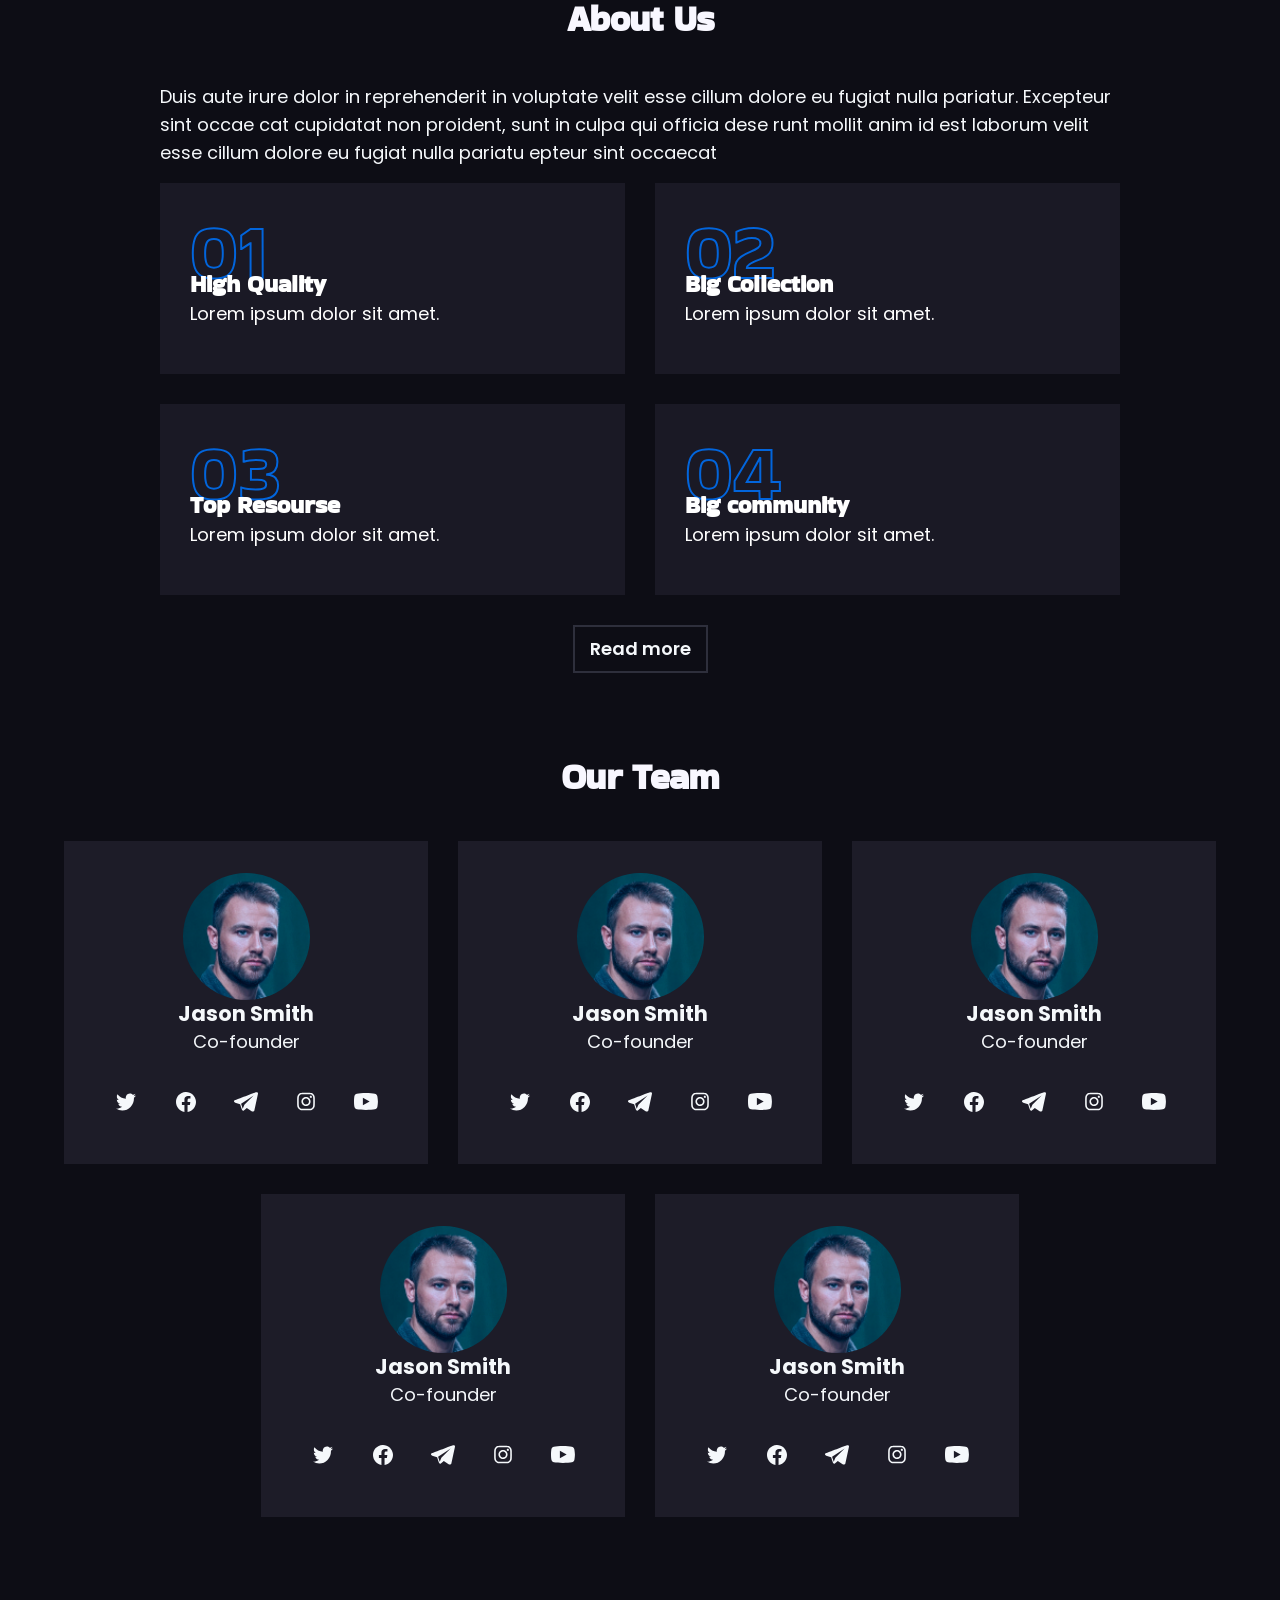
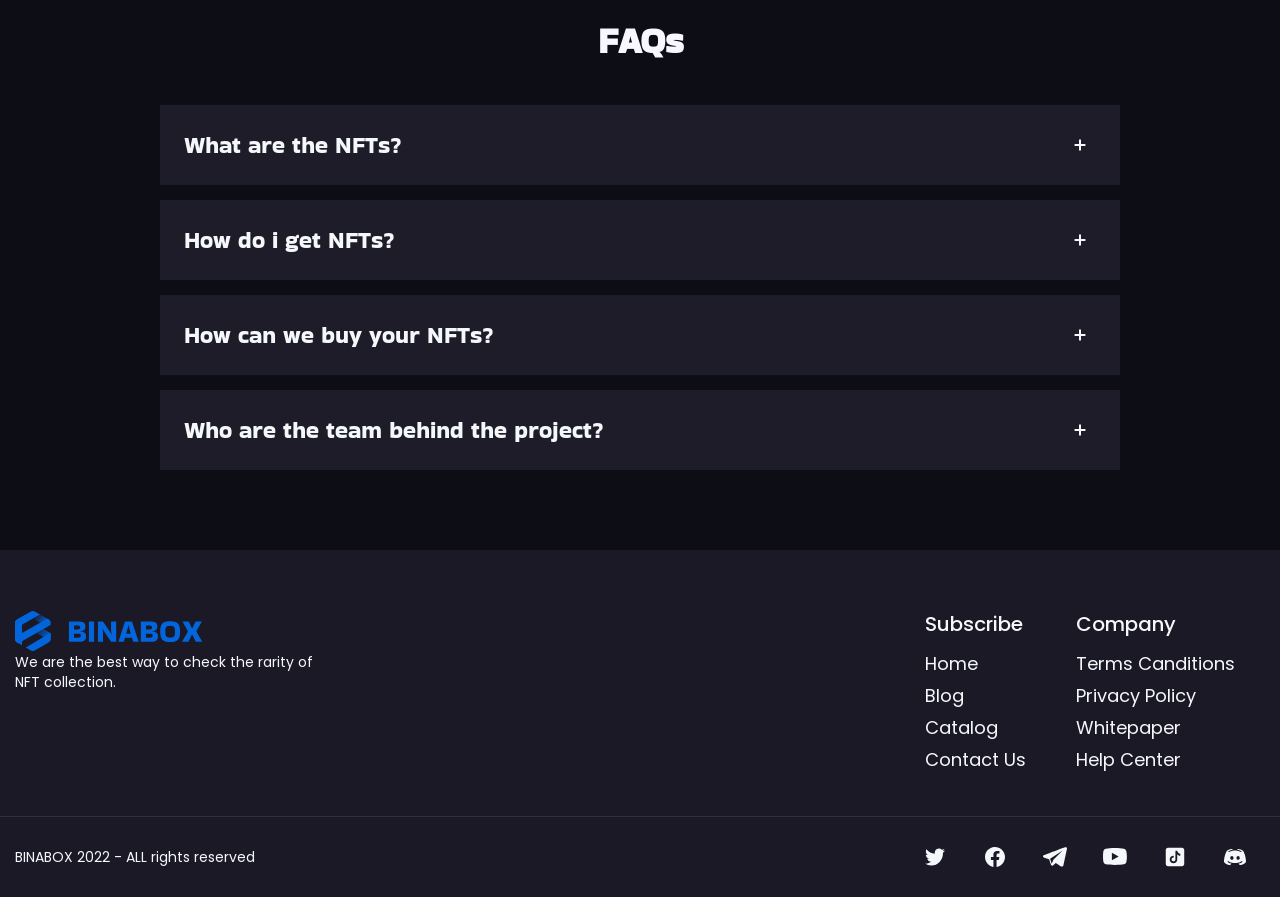
==== commit 692195bb: "Merge 0344440c0d7fe49a32457d0e5c7c3b48a6a431e7 into 63fc62156303ff1d4580d2532bbd41a12e87d8d4" ====
--- a/index.html
+++ b/index.html
@@ -132,7 +132,7 @@
         <section class="blog">
             <h2 class="subtitle">Our Blog</h2>
             <div class="blog__wrapper">
-                <article class="blog__post">
+                <article class="blog__post blog__post--big">
                     <div class="blog__image">
                         <img src="images/blog-image-1.jpg" width="738" height="640" alt="Blog Post">
                         <span class="image-label">NFT</span>
@@ -148,7 +148,7 @@
                         <img src="images/chevron-right.svg" width="24" height="24" alt="read more">
                     </a>
                 </article>
-                <article class="blog__post blog__post--small">
+                <article class="blog__post">
                     <div class="blog__image">
                         <img src="images/blog-image-2.jpg" width="738" height="174" alt="Blog Post">
                         <span class="image-label">NFT</span>
@@ -164,7 +164,7 @@
                         <img src="images/chevron-right.svg" width="24" height="24" alt="read more">
                     </a>
                 </article>
-                <article class="blog__post blog__post--small">
+                <article class="blog__post">
                     <div class="blog__image">
                         <img src="images/blog-image-3.jpg" width="738" height="174" alt="Blog Post">
                         <span class="image-label">NFT</span>
@@ -180,7 +180,7 @@
                         <img src="images/chevron-right.svg" width="24" height="24" alt="read more">
                     </a>
                 </article>
-                <article class="blog__post blog__post--small">
+                <article class="blog__post">
                     <div class="blog__image">
                         <img src="images/blog-image-4.jpg" width="738" height="174" alt="Blog Post">
                         <span class="image-label">NFT</span>
@@ -196,7 +196,7 @@
                         <img src="images/chevron-right.svg" width="24" height="24" alt="read more">
                     </a>
                 </article>
-                <article class="blog__post blog__post--small">
+                <article class="blog__post blog__post--big">
                     <div class="blog__image">
                         <img src="images/blog-image-5.jpg" width="738" height="174"" alt="Blog Post">
                         <span class="image-label">NFT</span>
--- a/style.css
+++ b/style.css
@@ -1,12 +1,14 @@
 body {
+    --color-text: #F5F8FB;
+    --font-secondary: Bakbak One, Arial, Helvetica, sans-serif;
+
     margin: 0;
     padding: 0;
     font-family: Poppins, Arial, Helvetica, sans-serif;
-    --font-secondary: Bakbak One, Arial, Helvetica, sans-serif;
     background-color: #0D0D15;
     font-size: 18px;
     line-height: 28px;
-    color: #F5F8FB;
+    color: var(--color-text);
 }
 
 p {
@@ -14,7 +16,7 @@
 }
 
 a {
-    color: #F5F8FB;
+    color: var(--color-text);
     text-decoration: none;
 }
 
@@ -32,6 +34,12 @@
 h1, h2, h3, blockquote {
     margin: 0;
     padding: 0;
+}
+
+img {
+    max-width: 100%;
+    height: auto;
+    vertical-align: top;
 }
 
 button {
@@ -43,7 +51,7 @@
 }
 
 figure {
-    margin: 0;
+    margin: 0 0 30px 0;
 }
 
 /* Blocks for all pages */
@@ -71,7 +79,7 @@
     line-height: 28px;
     text-decoration: none;
     border: 2px solid #D0D7FB2B;
-    color: #F5F8FB;
+    color: var(--color-text);
     box-sizing: border-box;
 }
 
@@ -106,7 +114,6 @@
 
 .subtitle {
     margin-bottom: 40px;
-
     font-family: var(--font-secondary);
     font-size: 36px;
     line-height: 48px;
@@ -136,7 +143,6 @@
     font-size: 16px;
     font-weight: 600;
     line-height: 24px;
-    color: #F5F8FB;
 }
 
 .header-nav__item.active,
@@ -171,7 +177,7 @@
     border: 2px solid rgba(208, 215, 251, 0.17);
     font-size: 14px;
     line-height: 20px;
-    color: #F5F8FB;
+    color: var(--color-text);
     background-color: transparent;
     box-sizing: border-box;
 }
@@ -346,6 +352,7 @@
     background-repeat: no-repeat, no-repeat, no-repeat;
     background-position: top left, bottom right;
     transition: all 0.5s ease;
+    opacity: 1;
 }
 
 .catalog__item--hover {
@@ -367,7 +374,7 @@
     font-size: 20px;
     font-weight: 500;
     line-height: 28px;
-    color: #EFF5FA;
+    color: var(--color-text);
 }
 
 /* Index page Blog block */
@@ -375,13 +382,16 @@
 .blog__wrapper {
     display: grid;
     grid-template-columns: 1fr 1fr;
+    gap: 30px; 
 }
 
 .blog__post {
     padding: 30px;
-    margin-right: 30px;
-    margin-bottom: 30px;
     background-color: #1D1C28;
+}
+
+.blog__post--big {
+    grid-row: span 2;
 }
 
 .blog__image {
@@ -390,7 +400,12 @@
 
 .blog__image img {
     width: 100%;
+    height: 175px;
     object-fit: cover;
+}
+
+.blog__post--big > .blog__image img {
+    height: 640px;
 }
 
 .blog__info {
@@ -400,23 +415,28 @@
 .blog__name,
 .blog__date {
     position: relative;
-    padding-left: 20px;
+    padding-left: 25px;
 }
 
 .blog__name {
     padding-right: 36px;
 }
 
-.blog__name::before {
+.blog__name::before,
+.blog__date::before {
     position: absolute;
     content: '';
     background-image: url('images/user.svg');
     background-size: cover;
     background-repeat: no-repeat;
-    top: 3px;
+    top: 5px;
     left: 0;
     width: 16px;
     height: 16px;
+}
+
+.blog__date::before {
+    background-image: url('images/calendar.svg');
 }
 
 .blog__name:after {
@@ -427,18 +447,6 @@
     width: 2px;
     height: 16px;
     background-color: #D0D7FB2B;
-}
-
-.blog__date::before {
-    position: absolute;
-    content: '';
-    background-image: url('images/calendar.svg');
-    background-size: cover;
-    background-repeat: no-repeat;
-    top: 3px;
-    left: 0;
-    width: 16px;
-    height: 16px;;
 }
 
 /* Index page Our Team block */
@@ -532,6 +540,7 @@
     background-repeat: no-repeat, no-repeat, no-repeat;
     background-position: top left, bottom right;
     transition: all 0.5s ease;
+    opacity: 1;
 }
 
 .main--two-col {
@@ -773,6 +782,7 @@
 
 .breadcrumbs {
     display: flex;
+    justify-content: center;
 }
 
 .breadcrumbs__item {
@@ -812,7 +822,7 @@
     flex-basis: 75%;
 }
 
-.blog-content__photo {
+.blog-content__photo-wrapper {
     display: flex;
     gap: 24px;
 }
@@ -853,7 +863,7 @@
     width: 5px;
     height: 5px;
     border-radius: 50%;
-    background-color: #F5F8FB;
+    background-color: var(--color-text);
 }
 
 .blog__list--mark li:before {
@@ -900,6 +910,11 @@
     position: absolute;
     content: url('images/stars.svg');
     left: 0;
+}
+
+.blog__blockquote--span {
+    padding-right: 10px;
+    opacity: 0.8;
 }
 
 .tags__item a {
@@ -938,11 +953,14 @@
 .blog-footer {
     display: flex;
     justify-content: space-between;
+    align-items: center;
+    margin-bottom: 150px;
 }
 
 .blog-footer__wrapper {
     display: flex;
     align-items: baseline;
+    column-gap: 20px;
 }
 
 .blog-content .subtitle {
@@ -953,3 +971,413 @@
 .blog-content .btn.btn--color {
     margin-bottom: 30px;
 }
+
+
+
+
+/*Contact page */
+
+.contact {
+    margin-bottom: 115px;
+}
+
+.contact-info {
+    display: flex;
+    justify-content: center;
+    column-gap: 16px;
+    margin-bottom: 65px;
+}
+
+.contact-info__item {
+    display: flex;
+    flex-direction: column;
+    justify-content: center;
+    align-items: center;
+    min-width: 328px;
+    padding: 40px;
+    border: 1px solid #D4D9F242;
+}
+
+.contact-info__item img {
+    margin-bottom: 24px;
+}
+  
+.input-hidden {
+    position: absolute;
+    width: 0;
+    height: 0;
+    overflow: hidden;
+    pointer-events: 0;
+}
+
+.contact__form {
+    display: flex;
+    flex-direction: column;
+    row-gap: 24px;
+    max-width: 640px;
+    margin: 0 auto;
+}
+
+.contact > .subtitle {
+    margin-bottom: 10px;
+}
+
+.contact__subtitle {
+    margin-bottom: 40px;
+    font-size: 20px;
+    font-weight: 500;
+    line-height: 28px;
+    text-align: center;
+}
+
+/* form control */
+
+.form-control__label {
+    font-size: 14px;
+    line-height: 1.4em;
+    font-weight: 400;
+    color: #F5F8FB;
+}
+
+.form-control__input {
+    box-sizing: border-box;
+    width: 100%;
+    height: 40px;
+    padding: 2px 10px;
+    font-size: 14px;
+    font-weight: 400;
+    background-color: transparent;
+    outline: none;
+    border: 2px solid rgba(208, 215, 251, 0.17);
+    color: rgba(231, 238, 247, 0.66);
+    transition: border-color .2s ease;
+}
+
+.form-control__input:disabled {
+    background-color: rgba(191, 197, 238, 0.12);
+    pointer-events: none;
+}
+
+.form-control__input[type="date"]::-webkit-calendar-picker-indicator {
+    opacity: 0;
+}
+
+.form-control__input:hover {
+    border-color: #3892F3;
+}
+
+.form-control__input:user-invalid {
+    border-color: #EA3829;
+}
+
+textarea.form-control__input {
+    height: 160px;
+    resize: none;
+}
+
+.form-control__submit {
+    width: 100%;
+    height: 48px;
+    font-size: 18px;
+    line-height: 1.55em;
+    font-weight: 600;
+    color: #F5F8FB;
+    background-color: #0265DC;
+    border: none;
+    cursor: pointer;
+    transition: background-color .2s ease;
+}
+
+/* form checkbox */
+
+.form-checkbox {
+    cursor: pointer;
+}
+
+.form-checkbox:hover .form-checkbox__box {
+    background-color: #1D1C28;
+}
+
+.form-checkbox:active .form-checkbox__box {
+    background-color: #59A7F6;
+    border-color: #59A7F6;
+}
+
+.form-checkbox:focus .form-checkbox__box {
+    background-color: #1A1925;
+    border-color: #3892F3;
+}
+
+.form-checkbox:has(.form-checkbox__input:checked):hover .form-checkbox__box {
+    background-color: #147AF3;
+    border-color: #147AF3;
+}
+
+.form-checkbox:has(.form-checkbox__input:checked):active .form-checkbox__box {
+    background-color: #59A7F6;
+    border-color: #59A7F6;
+}
+
+.form-checkbox:has(.form-checkbox__input:checked):active .form-checkbox__box::before {
+    filter: brightness(0) saturate(100%) invert(24%) sepia(93%) saturate(3065%) hue-rotate(204deg) brightness(92%) contrast(98%);
+}
+
+.form-checkbox:has(.form-checkbox__input:checked):focus .form-checkbox__box {
+    background-color: #0265DC;
+    border-color: #3892F3;
+}
+
+.form-checkbox__inner {
+    display: flex;
+    align-items: center;
+    justify-content: start;
+}
+
+.form-checkbox__inner a {
+    color: #78BBFA;
+}
+
+.form-checkbox__inner a:hover {
+    text-decoration: underline;
+}
+
+.form-checkbox__input:checked + .form-checkbox__inner .form-checkbox__box {
+    margin: 0 5px 0 0;
+    background-color: #0265DC;
+    border-color: #0265DC;
+}
+
+.form-checkbox__input:checked + .form-checkbox__inner .form-checkbox__box::before {
+    opacity: 1;
+}
+
+.form-checkbox__input:disabled + .form-checkbox__inner .form-checkbox__box {
+    background-color: #2e2f3c;
+    border-color: #2e2f3c;
+}
+
+.form-checkbox__input:invalid + .form-checkbox__inner .form-checkbox__box {
+    margin: 0 5px 0 0;
+    border-color: #D4D9F242;
+}
+
+.form-checkbox__box {
+    margin-top: 2px;
+    display: inline-block;
+    width: 14px;
+    height: 14px;
+    border-radius: 4px;
+    background-color: transparent;
+    border: 2px solid rgba(212, 217, 242, 0.26);
+    transition-property: border-color, background-color;
+    transition-duration: .2s;
+    position: relative;
+    margin-left: auto;
+    margin-right: auto;
+}
+
+.form-checkbox__box::before {
+    content: '';
+    width: 100%;
+    height: 100%;
+    position: absolute;
+    left: 50%;
+    top: 50%;
+    transform: translate(-50%, -50%);
+    background-image: url('[data-uri]');
+    background-position: center;
+    background-size: 8px 6px;
+    background-repeat: no-repeat;
+    opacity: 0;
+    transition: opacity .2s ease;
+}
+
+.form-checkbox__text {
+    color: #F5F8FB;
+    font-size: 14px;
+    line-height: 1.4em;
+}
+
+/* form switcher */
+
+.form-switcher {
+    padding: 24px;
+    display: flex;
+    justify-content: space-between;
+    background-color: #1D1C28;
+}
+
+.form-switcher__text {
+    font-size: 14px;
+    line-height: 1.4em;
+    color: #F5F8FB;
+}
+
+.form-switcher__box {
+    display: block;
+    width: 40px;
+    height: 20px;
+    border-radius: 19px;
+    background-color: rgba(229, 236, 251, 0.36);
+    position: relative;
+    cursor: pointer;
+    transition: background-color .2s ease;
+}
+.form-switcher__box::before {
+    content: '';
+    display: block;
+    position: absolute;
+    width: calc(100% + 6px);
+    height: calc(100% + 6px);
+    left: 50%;
+    top: 50%;
+    opacity: 0;
+    transform: translate(-50%, -50%);
+    transition: opacity .2s ease;
+    pointer-events: none;
+    border: 2px solid #3892F3;
+    border-radius: 100px;
+}
+
+.form-switcher__box::after {
+    content: '';
+    width: 16px;
+    height: 16px;
+    border-radius: 50%;
+    background-color: #FFFFFF;
+    position: absolute;
+    top: 2px;
+    left: 2px;
+    transition-property: transform, background-color;
+    transition-duration: .2s;
+}
+
+.form-switcher__input:checked + .form-switcher__box {
+    background-color: #0265DC;
+}
+.form-switcher__input:checked + .form-switcher__box::after {
+    transform: translateX(calc(100% + 4px));
+}
+.form-switcher__input:checked + .form-switcher__box::before {
+    opacity: 1;
+}
+
+.form-switcher__input:disabled + .form-switcher__box {
+    background-color: rgba(208, 215, 251, 0.17);
+    cursor: default;
+    opacity: .5;
+}
+
+.form-switcher__box:hover {
+    background-color: rgba(212, 217, 242, 0.26);
+}
+.form-switcher__input:checked + .form-switcher__box:hover {
+    background-color: #3892F3;
+}
+
+
+/* form radio */
+
+.form-radio {
+    display: inline-flex;
+    cursor: pointer;
+}
+
+.form-radio:has(.form-radio__input:disabled) {
+    cursor: default;
+}
+
+.form-radio:hover .form-radio__box {
+    background-color: rgba(231, 241, 253, 0.49);
+}
+
+.form-radio:hover .form-radio__box::after {
+    background-color: #22232f;
+}
+
+.form-radio:has(.form-radio__input:checked):hover .form-radio__box {
+    background-color: #147AF3;
+}
+
+.form-radio:active .form-radio__box {
+    background-color: rgba(231, 238, 247, 0.66);
+}
+
+.form-radio:active .form-radio__box::after {
+    background-color: #202834;
+}
+
+.form-radio:has(.form-radio__input:checked):active .form-radio__box {
+    background-color: #CAE8FF;
+}
+
+.form-radio:has(.form-radio__input:checked):active .form-radio__box::after {
+    background-color: #0265DC;
+}
+
+.form-radio__input:disabled + .form-radio__inner .form-radio__box {
+    background-color: rgba(229, 236, 251, 0.36);
+}
+
+.form-radio__input:disabled + .form-radio__inner .form-radio__box::after {
+    opacity: 0;
+}
+
+.form-radio__input:checked:disabled + .form-radio__inner .form-radio__box {
+    background-color: rgba(212, 217, 242, 0.26);
+}
+
+.form-radio__input:checked:disabled + .form-radio__inner .form-radio__box::after {
+    opacity: 1;
+    background-color: #9da2aa;
+}
+
+.form-radio__input:checked + .form-radio__inner .form-radio__box {
+    background-color: #0265DC;
+}
+
+.form-radio__input:checked + .form-radio__inner .form-radio__box::after {
+    transform: translate(-50%, -50%) scale(0.4);
+    background-color: #0D0D15;
+}
+
+.form-radio__inner {
+    display: grid;
+    align-items: start;
+    align-content: start;
+    column-gap: 4px;
+    grid-template-columns: 24px 1fr;
+}
+
+.form-radio__text {
+    font-size: 14px;
+    line-height: 1.4em;
+    color: #F5F8FB;
+    font-weight: 400;
+}
+
+.form-radio__box {
+    align-self: center;
+    margin-left: auto;
+    margin-right: auto;
+    width: 14px;
+    height: 14px;
+    border-radius: 50%;
+    background-color: #E7EEF7A8;
+    transition: background-color .2s ease;
+    position: relative;
+}
+
+.form-radio__box::after {
+    content: '';
+    width: 10px;
+    height: 10px;
+    border-radius: 50%;
+    background-color: #0D0D15;
+    position: absolute;
+    left: 50%;
+    top: 50%;
+    transform: translate(-50%, -50%);
+    transition-property: transform, background-color, opacity;
+    transition-duration: .2s;
+}
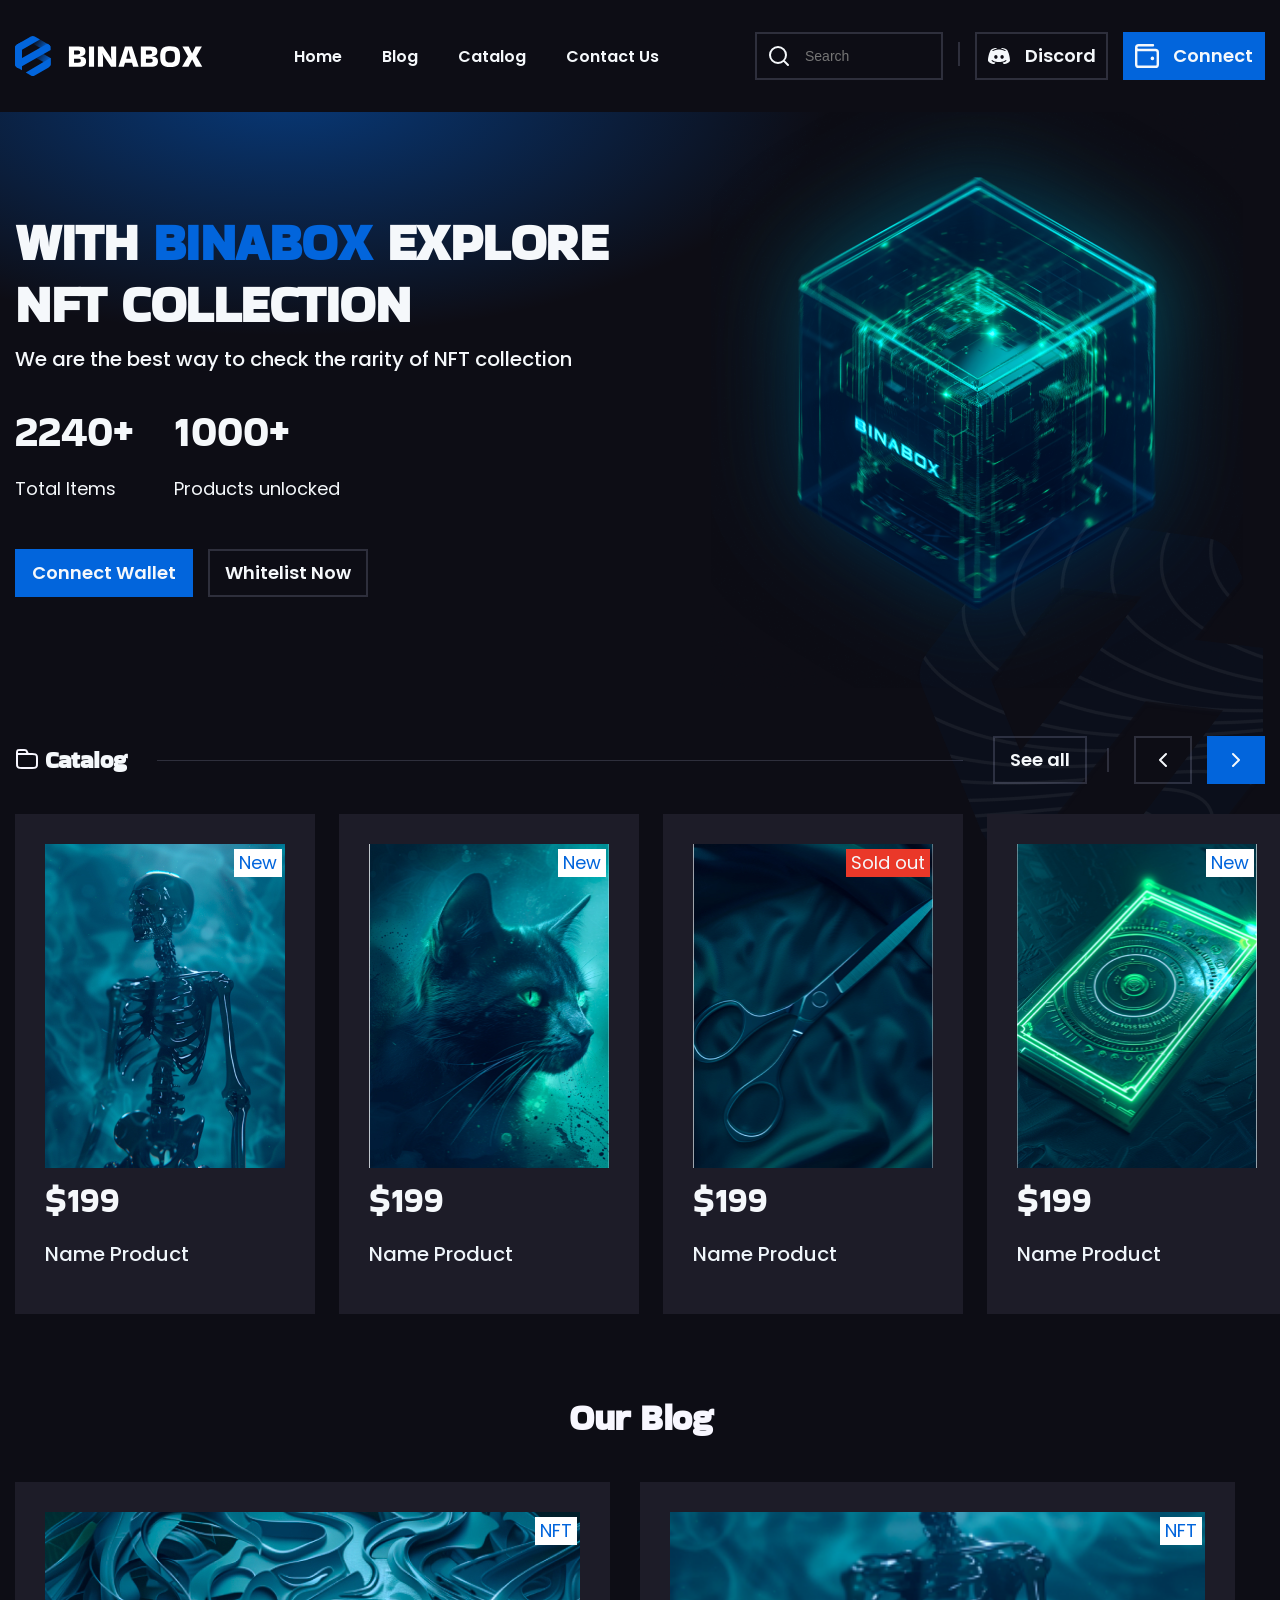
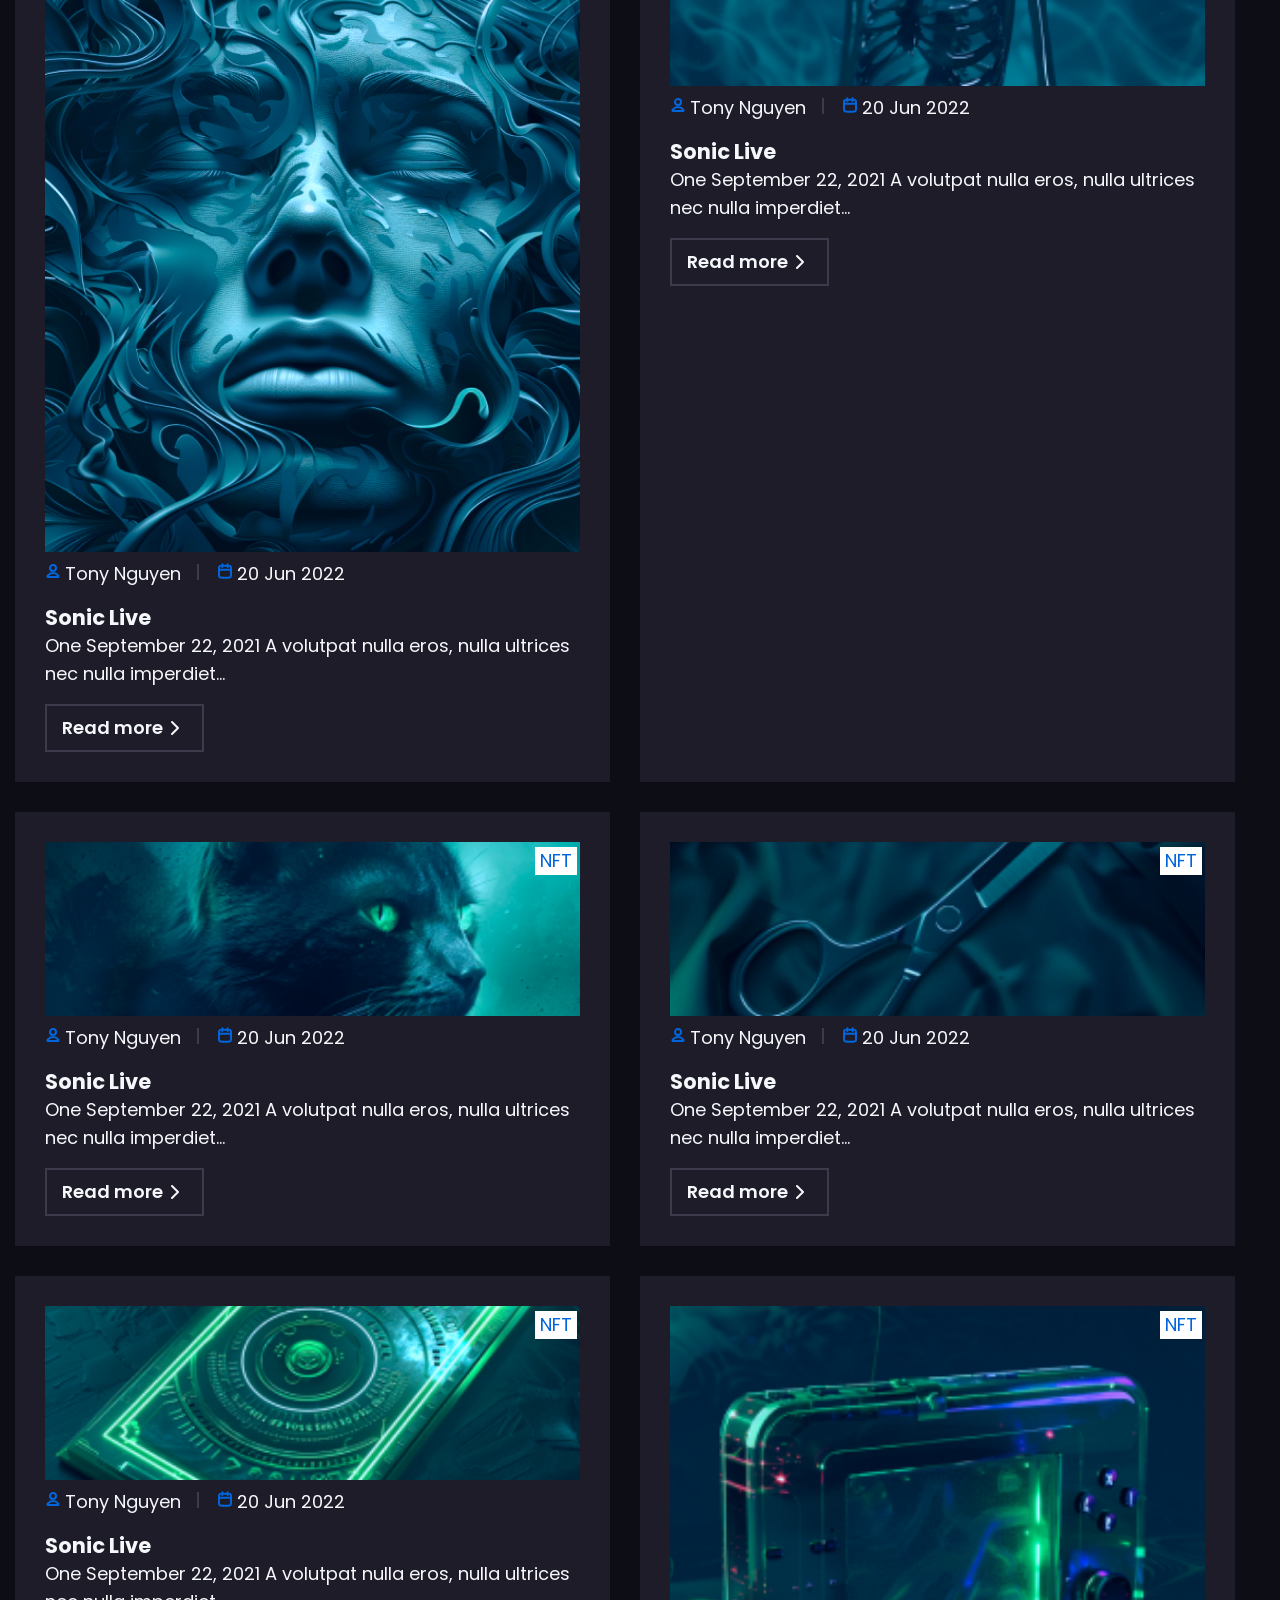
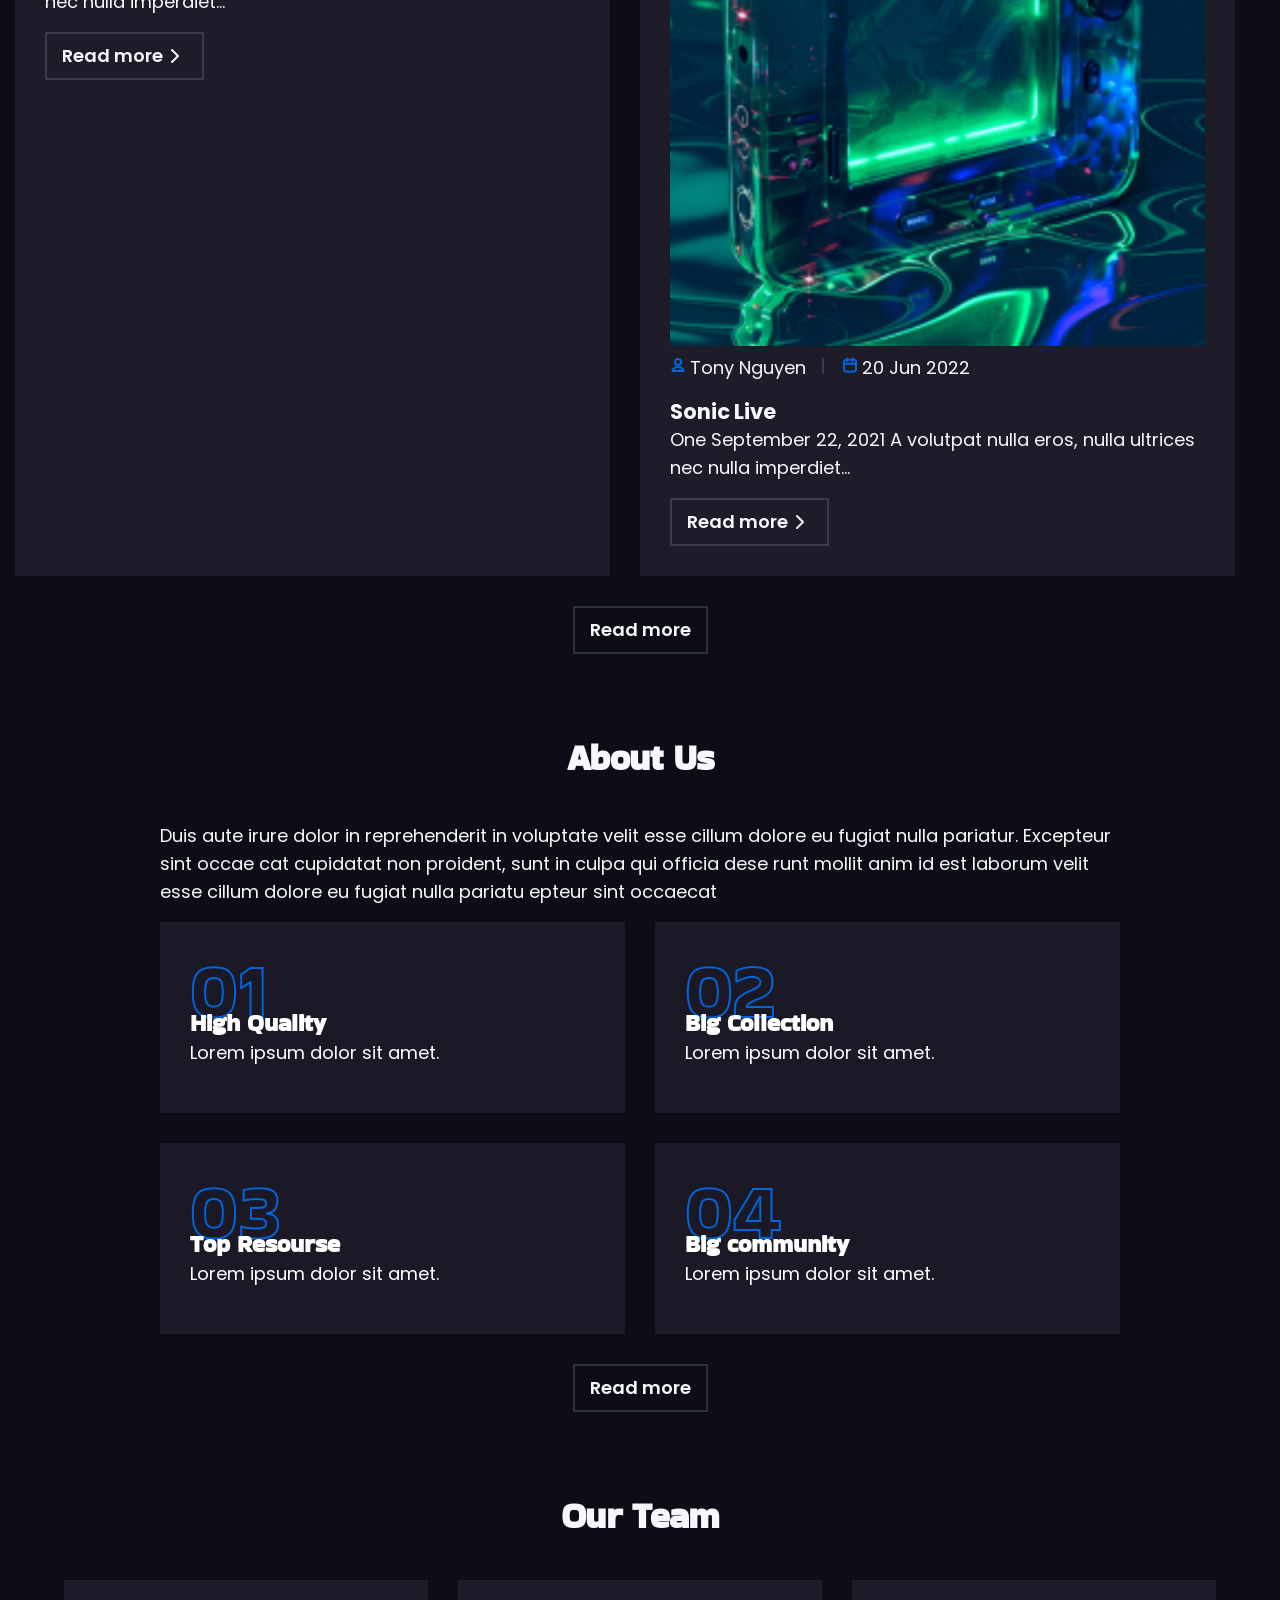
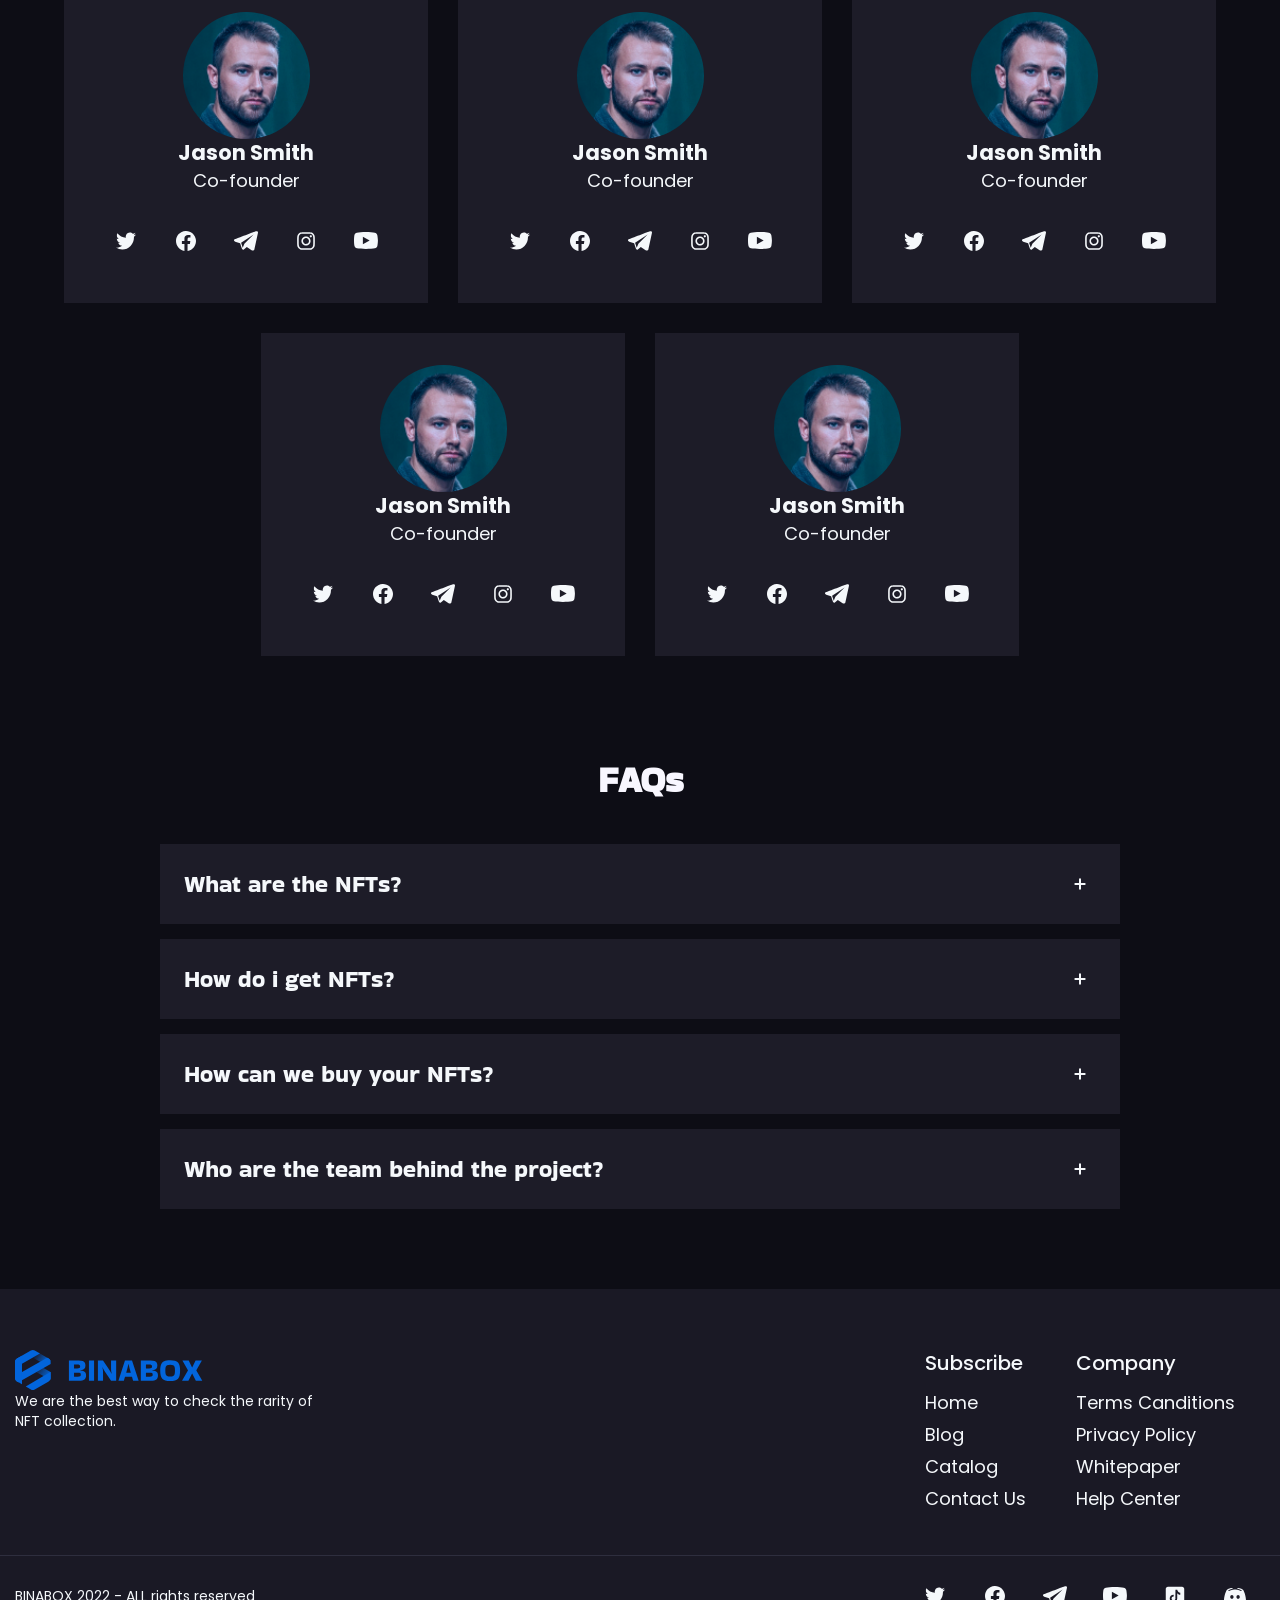
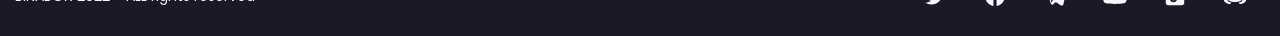
==== commit 99ec1895: "Merge 856109ce8957a2b073c67b77c57785abc673edac into 63fc62156303ff1d4580d2532bbd41a12e87d8d4" ====
--- a/index.html
+++ b/index.html
@@ -132,7 +132,7 @@
         <section class="blog">
             <h2 class="subtitle">Our Blog</h2>
             <div class="blog__wrapper">
-                <article class="blog__post blog__post--big">
+                <article class="blog__post">
                     <div class="blog__image">
                         <img src="images/blog-image-1.jpg" width="738" height="640" alt="Blog Post">
                         <span class="image-label">NFT</span>
@@ -148,7 +148,7 @@
                         <img src="images/chevron-right.svg" width="24" height="24" alt="read more">
                     </a>
                 </article>
-                <article class="blog__post">
+                <article class="blog__post blog__post--small">
                     <div class="blog__image">
                         <img src="images/blog-image-2.jpg" width="738" height="174" alt="Blog Post">
                         <span class="image-label">NFT</span>
@@ -164,7 +164,7 @@
                         <img src="images/chevron-right.svg" width="24" height="24" alt="read more">
                     </a>
                 </article>
-                <article class="blog__post">
+                <article class="blog__post blog__post--small">
                     <div class="blog__image">
                         <img src="images/blog-image-3.jpg" width="738" height="174" alt="Blog Post">
                         <span class="image-label">NFT</span>
@@ -180,7 +180,7 @@
                         <img src="images/chevron-right.svg" width="24" height="24" alt="read more">
                     </a>
                 </article>
-                <article class="blog__post">
+                <article class="blog__post blog__post--small">
                     <div class="blog__image">
                         <img src="images/blog-image-4.jpg" width="738" height="174" alt="Blog Post">
                         <span class="image-label">NFT</span>
@@ -196,7 +196,7 @@
                         <img src="images/chevron-right.svg" width="24" height="24" alt="read more">
                     </a>
                 </article>
-                <article class="blog__post blog__post--big">
+                <article class="blog__post blog__post--small">
                     <div class="blog__image">
                         <img src="images/blog-image-5.jpg" width="738" height="174"" alt="Blog Post">
                         <span class="image-label">NFT</span>
--- a/style.css
+++ b/style.css
@@ -1,14 +1,12 @@
 body {
-    --color-text: #F5F8FB;
-    --font-secondary: Bakbak One, Arial, Helvetica, sans-serif;
-
     margin: 0;
     padding: 0;
     font-family: Poppins, Arial, Helvetica, sans-serif;
+    --font-secondary: Bakbak One, Arial, Helvetica, sans-serif;
     background-color: #0D0D15;
     font-size: 18px;
     line-height: 28px;
-    color: var(--color-text);
+    color: #F5F8FB;
 }
 
 p {
@@ -16,7 +14,7 @@
 }
 
 a {
-    color: var(--color-text);
+    color: #F5F8FB;
     text-decoration: none;
 }
 
@@ -34,12 +32,6 @@
 h1, h2, h3, blockquote {
     margin: 0;
     padding: 0;
-}
-
-img {
-    max-width: 100%;
-    height: auto;
-    vertical-align: top;
 }
 
 button {
@@ -51,7 +43,7 @@
 }
 
 figure {
-    margin: 0 0 30px 0;
+    margin: 0;
 }
 
 /* Blocks for all pages */
@@ -79,7 +71,7 @@
     line-height: 28px;
     text-decoration: none;
     border: 2px solid #D0D7FB2B;
-    color: var(--color-text);
+    color: #F5F8FB;
     box-sizing: border-box;
 }
 
@@ -114,6 +106,7 @@
 
 .subtitle {
     margin-bottom: 40px;
+
     font-family: var(--font-secondary);
     font-size: 36px;
     line-height: 48px;
@@ -143,6 +136,7 @@
     font-size: 16px;
     font-weight: 600;
     line-height: 24px;
+    color: #F5F8FB;
 }
 
 .header-nav__item.active,
@@ -177,7 +171,7 @@
     border: 2px solid rgba(208, 215, 251, 0.17);
     font-size: 14px;
     line-height: 20px;
-    color: var(--color-text);
+    color: #F5F8FB;
     background-color: transparent;
     box-sizing: border-box;
 }
@@ -352,7 +346,6 @@
     background-repeat: no-repeat, no-repeat, no-repeat;
     background-position: top left, bottom right;
     transition: all 0.5s ease;
-    opacity: 1;
 }
 
 .catalog__item--hover {
@@ -374,7 +367,7 @@
     font-size: 20px;
     font-weight: 500;
     line-height: 28px;
-    color: var(--color-text);
+    color: #EFF5FA;
 }
 
 /* Index page Blog block */
@@ -382,16 +375,13 @@
 .blog__wrapper {
     display: grid;
     grid-template-columns: 1fr 1fr;
-    gap: 30px; 
 }
 
 .blog__post {
     padding: 30px;
+    margin-right: 30px;
+    margin-bottom: 30px;
     background-color: #1D1C28;
-}
-
-.blog__post--big {
-    grid-row: span 2;
 }
 
 .blog__image {
@@ -400,12 +390,7 @@
 
 .blog__image img {
     width: 100%;
-    height: 175px;
     object-fit: cover;
-}
-
-.blog__post--big > .blog__image img {
-    height: 640px;
 }
 
 .blog__info {
@@ -415,28 +400,23 @@
 .blog__name,
 .blog__date {
     position: relative;
-    padding-left: 25px;
+    padding-left: 20px;
 }
 
 .blog__name {
     padding-right: 36px;
 }
 
-.blog__name::before,
-.blog__date::before {
+.blog__name::before {
     position: absolute;
     content: '';
     background-image: url('images/user.svg');
     background-size: cover;
     background-repeat: no-repeat;
-    top: 5px;
+    top: 3px;
     left: 0;
     width: 16px;
     height: 16px;
-}
-
-.blog__date::before {
-    background-image: url('images/calendar.svg');
 }
 
 .blog__name:after {
@@ -447,6 +427,18 @@
     width: 2px;
     height: 16px;
     background-color: #D0D7FB2B;
+}
+
+.blog__date::before {
+    position: absolute;
+    content: '';
+    background-image: url('images/calendar.svg');
+    background-size: cover;
+    background-repeat: no-repeat;
+    top: 3px;
+    left: 0;
+    width: 16px;
+    height: 16px;;
 }
 
 /* Index page Our Team block */
@@ -540,7 +532,6 @@
     background-repeat: no-repeat, no-repeat, no-repeat;
     background-position: top left, bottom right;
     transition: all 0.5s ease;
-    opacity: 1;
 }
 
 .main--two-col {
@@ -782,7 +773,6 @@
 
 .breadcrumbs {
     display: flex;
-    justify-content: center;
 }
 
 .breadcrumbs__item {
@@ -822,7 +812,7 @@
     flex-basis: 75%;
 }
 
-.blog-content__photo-wrapper {
+.blog-content__photo {
     display: flex;
     gap: 24px;
 }
@@ -863,7 +853,7 @@
     width: 5px;
     height: 5px;
     border-radius: 50%;
-    background-color: var(--color-text);
+    background-color: #F5F8FB;
 }
 
 .blog__list--mark li:before {
@@ -910,11 +900,6 @@
     position: absolute;
     content: url('images/stars.svg');
     left: 0;
-}
-
-.blog__blockquote--span {
-    padding-right: 10px;
-    opacity: 0.8;
 }
 
 .tags__item a {
@@ -953,14 +938,11 @@
 .blog-footer {
     display: flex;
     justify-content: space-between;
-    align-items: center;
-    margin-bottom: 150px;
 }
 
 .blog-footer__wrapper {
     display: flex;
     align-items: baseline;
-    column-gap: 20px;
 }
 
 .blog-content .subtitle {
@@ -971,413 +953,3 @@
 .blog-content .btn.btn--color {
     margin-bottom: 30px;
 }
-
-
-
-
-/*Contact page */
-
-.contact {
-    margin-bottom: 115px;
-}
-
-.contact-info {
-    display: flex;
-    justify-content: center;
-    column-gap: 16px;
-    margin-bottom: 65px;
-}
-
-.contact-info__item {
-    display: flex;
-    flex-direction: column;
-    justify-content: center;
-    align-items: center;
-    min-width: 328px;
-    padding: 40px;
-    border: 1px solid #D4D9F242;
-}
-
-.contact-info__item img {
-    margin-bottom: 24px;
-}
-  
-.input-hidden {
-    position: absolute;
-    width: 0;
-    height: 0;
-    overflow: hidden;
-    pointer-events: 0;
-}
-
-.contact__form {
-    display: flex;
-    flex-direction: column;
-    row-gap: 24px;
-    max-width: 640px;
-    margin: 0 auto;
-}
-
-.contact > .subtitle {
-    margin-bottom: 10px;
-}
-
-.contact__subtitle {
-    margin-bottom: 40px;
-    font-size: 20px;
-    font-weight: 500;
-    line-height: 28px;
-    text-align: center;
-}
-
-/* form control */
-
-.form-control__label {
-    font-size: 14px;
-    line-height: 1.4em;
-    font-weight: 400;
-    color: #F5F8FB;
-}
-
-.form-control__input {
-    box-sizing: border-box;
-    width: 100%;
-    height: 40px;
-    padding: 2px 10px;
-    font-size: 14px;
-    font-weight: 400;
-    background-color: transparent;
-    outline: none;
-    border: 2px solid rgba(208, 215, 251, 0.17);
-    color: rgba(231, 238, 247, 0.66);
-    transition: border-color .2s ease;
-}
-
-.form-control__input:disabled {
-    background-color: rgba(191, 197, 238, 0.12);
-    pointer-events: none;
-}
-
-.form-control__input[type="date"]::-webkit-calendar-picker-indicator {
-    opacity: 0;
-}
-
-.form-control__input:hover {
-    border-color: #3892F3;
-}
-
-.form-control__input:user-invalid {
-    border-color: #EA3829;
-}
-
-textarea.form-control__input {
-    height: 160px;
-    resize: none;
-}
-
-.form-control__submit {
-    width: 100%;
-    height: 48px;
-    font-size: 18px;
-    line-height: 1.55em;
-    font-weight: 600;
-    color: #F5F8FB;
-    background-color: #0265DC;
-    border: none;
-    cursor: pointer;
-    transition: background-color .2s ease;
-}
-
-/* form checkbox */
-
-.form-checkbox {
-    cursor: pointer;
-}
-
-.form-checkbox:hover .form-checkbox__box {
-    background-color: #1D1C28;
-}
-
-.form-checkbox:active .form-checkbox__box {
-    background-color: #59A7F6;
-    border-color: #59A7F6;
-}
-
-.form-checkbox:focus .form-checkbox__box {
-    background-color: #1A1925;
-    border-color: #3892F3;
-}
-
-.form-checkbox:has(.form-checkbox__input:checked):hover .form-checkbox__box {
-    background-color: #147AF3;
-    border-color: #147AF3;
-}
-
-.form-checkbox:has(.form-checkbox__input:checked):active .form-checkbox__box {
-    background-color: #59A7F6;
-    border-color: #59A7F6;
-}
-
-.form-checkbox:has(.form-checkbox__input:checked):active .form-checkbox__box::before {
-    filter: brightness(0) saturate(100%) invert(24%) sepia(93%) saturate(3065%) hue-rotate(204deg) brightness(92%) contrast(98%);
-}
-
-.form-checkbox:has(.form-checkbox__input:checked):focus .form-checkbox__box {
-    background-color: #0265DC;
-    border-color: #3892F3;
-}
-
-.form-checkbox__inner {
-    display: flex;
-    align-items: center;
-    justify-content: start;
-}
-
-.form-checkbox__inner a {
-    color: #78BBFA;
-}
-
-.form-checkbox__inner a:hover {
-    text-decoration: underline;
-}
-
-.form-checkbox__input:checked + .form-checkbox__inner .form-checkbox__box {
-    margin: 0 5px 0 0;
-    background-color: #0265DC;
-    border-color: #0265DC;
-}
-
-.form-checkbox__input:checked + .form-checkbox__inner .form-checkbox__box::before {
-    opacity: 1;
-}
-
-.form-checkbox__input:disabled + .form-checkbox__inner .form-checkbox__box {
-    background-color: #2e2f3c;
-    border-color: #2e2f3c;
-}
-
-.form-checkbox__input:invalid + .form-checkbox__inner .form-checkbox__box {
-    margin: 0 5px 0 0;
-    border-color: #D4D9F242;
-}
-
-.form-checkbox__box {
-    margin-top: 2px;
-    display: inline-block;
-    width: 14px;
-    height: 14px;
-    border-radius: 4px;
-    background-color: transparent;
-    border: 2px solid rgba(212, 217, 242, 0.26);
-    transition-property: border-color, background-color;
-    transition-duration: .2s;
-    position: relative;
-    margin-left: auto;
-    margin-right: auto;
-}
-
-.form-checkbox__box::before {
-    content: '';
-    width: 100%;
-    height: 100%;
-    position: absolute;
-    left: 50%;
-    top: 50%;
-    transform: translate(-50%, -50%);
-    background-image: url('[data-uri]');
-    background-position: center;
-    background-size: 8px 6px;
-    background-repeat: no-repeat;
-    opacity: 0;
-    transition: opacity .2s ease;
-}
-
-.form-checkbox__text {
-    color: #F5F8FB;
-    font-size: 14px;
-    line-height: 1.4em;
-}
-
-/* form switcher */
-
-.form-switcher {
-    padding: 24px;
-    display: flex;
-    justify-content: space-between;
-    background-color: #1D1C28;
-}
-
-.form-switcher__text {
-    font-size: 14px;
-    line-height: 1.4em;
-    color: #F5F8FB;
-}
-
-.form-switcher__box {
-    display: block;
-    width: 40px;
-    height: 20px;
-    border-radius: 19px;
-    background-color: rgba(229, 236, 251, 0.36);
-    position: relative;
-    cursor: pointer;
-    transition: background-color .2s ease;
-}
-.form-switcher__box::before {
-    content: '';
-    display: block;
-    position: absolute;
-    width: calc(100% + 6px);
-    height: calc(100% + 6px);
-    left: 50%;
-    top: 50%;
-    opacity: 0;
-    transform: translate(-50%, -50%);
-    transition: opacity .2s ease;
-    pointer-events: none;
-    border: 2px solid #3892F3;
-    border-radius: 100px;
-}
-
-.form-switcher__box::after {
-    content: '';
-    width: 16px;
-    height: 16px;
-    border-radius: 50%;
-    background-color: #FFFFFF;
-    position: absolute;
-    top: 2px;
-    left: 2px;
-    transition-property: transform, background-color;
-    transition-duration: .2s;
-}
-
-.form-switcher__input:checked + .form-switcher__box {
-    background-color: #0265DC;
-}
-.form-switcher__input:checked + .form-switcher__box::after {
-    transform: translateX(calc(100% + 4px));
-}
-.form-switcher__input:checked + .form-switcher__box::before {
-    opacity: 1;
-}
-
-.form-switcher__input:disabled + .form-switcher__box {
-    background-color: rgba(208, 215, 251, 0.17);
-    cursor: default;
-    opacity: .5;
-}
-
-.form-switcher__box:hover {
-    background-color: rgba(212, 217, 242, 0.26);
-}
-.form-switcher__input:checked + .form-switcher__box:hover {
-    background-color: #3892F3;
-}
-
-
-/* form radio */
-
-.form-radio {
-    display: inline-flex;
-    cursor: pointer;
-}
-
-.form-radio:has(.form-radio__input:disabled) {
-    cursor: default;
-}
-
-.form-radio:hover .form-radio__box {
-    background-color: rgba(231, 241, 253, 0.49);
-}
-
-.form-radio:hover .form-radio__box::after {
-    background-color: #22232f;
-}
-
-.form-radio:has(.form-radio__input:checked):hover .form-radio__box {
-    background-color: #147AF3;
-}
-
-.form-radio:active .form-radio__box {
-    background-color: rgba(231, 238, 247, 0.66);
-}
-
-.form-radio:active .form-radio__box::after {
-    background-color: #202834;
-}
-
-.form-radio:has(.form-radio__input:checked):active .form-radio__box {
-    background-color: #CAE8FF;
-}
-
-.form-radio:has(.form-radio__input:checked):active .form-radio__box::after {
-    background-color: #0265DC;
-}
-
-.form-radio__input:disabled + .form-radio__inner .form-radio__box {
-    background-color: rgba(229, 236, 251, 0.36);
-}
-
-.form-radio__input:disabled + .form-radio__inner .form-radio__box::after {
-    opacity: 0;
-}
-
-.form-radio__input:checked:disabled + .form-radio__inner .form-radio__box {
-    background-color: rgba(212, 217, 242, 0.26);
-}
-
-.form-radio__input:checked:disabled + .form-radio__inner .form-radio__box::after {
-    opacity: 1;
-    background-color: #9da2aa;
-}
-
-.form-radio__input:checked + .form-radio__inner .form-radio__box {
-    background-color: #0265DC;
-}
-
-.form-radio__input:checked + .form-radio__inner .form-radio__box::after {
-    transform: translate(-50%, -50%) scale(0.4);
-    background-color: #0D0D15;
-}
-
-.form-radio__inner {
-    display: grid;
-    align-items: start;
-    align-content: start;
-    column-gap: 4px;
-    grid-template-columns: 24px 1fr;
-}
-
-.form-radio__text {
-    font-size: 14px;
-    line-height: 1.4em;
-    color: #F5F8FB;
-    font-weight: 400;
-}
-
-.form-radio__box {
-    align-self: center;
-    margin-left: auto;
-    margin-right: auto;
-    width: 14px;
-    height: 14px;
-    border-radius: 50%;
-    background-color: #E7EEF7A8;
-    transition: background-color .2s ease;
-    position: relative;
-}
-
-.form-radio__box::after {
-    content: '';
-    width: 10px;
-    height: 10px;
-    border-radius: 50%;
-    background-color: #0D0D15;
-    position: absolute;
-    left: 50%;
-    top: 50%;
-    transform: translate(-50%, -50%);
-    transition-property: transform, background-color, opacity;
-    transition-duration: .2s;
-}
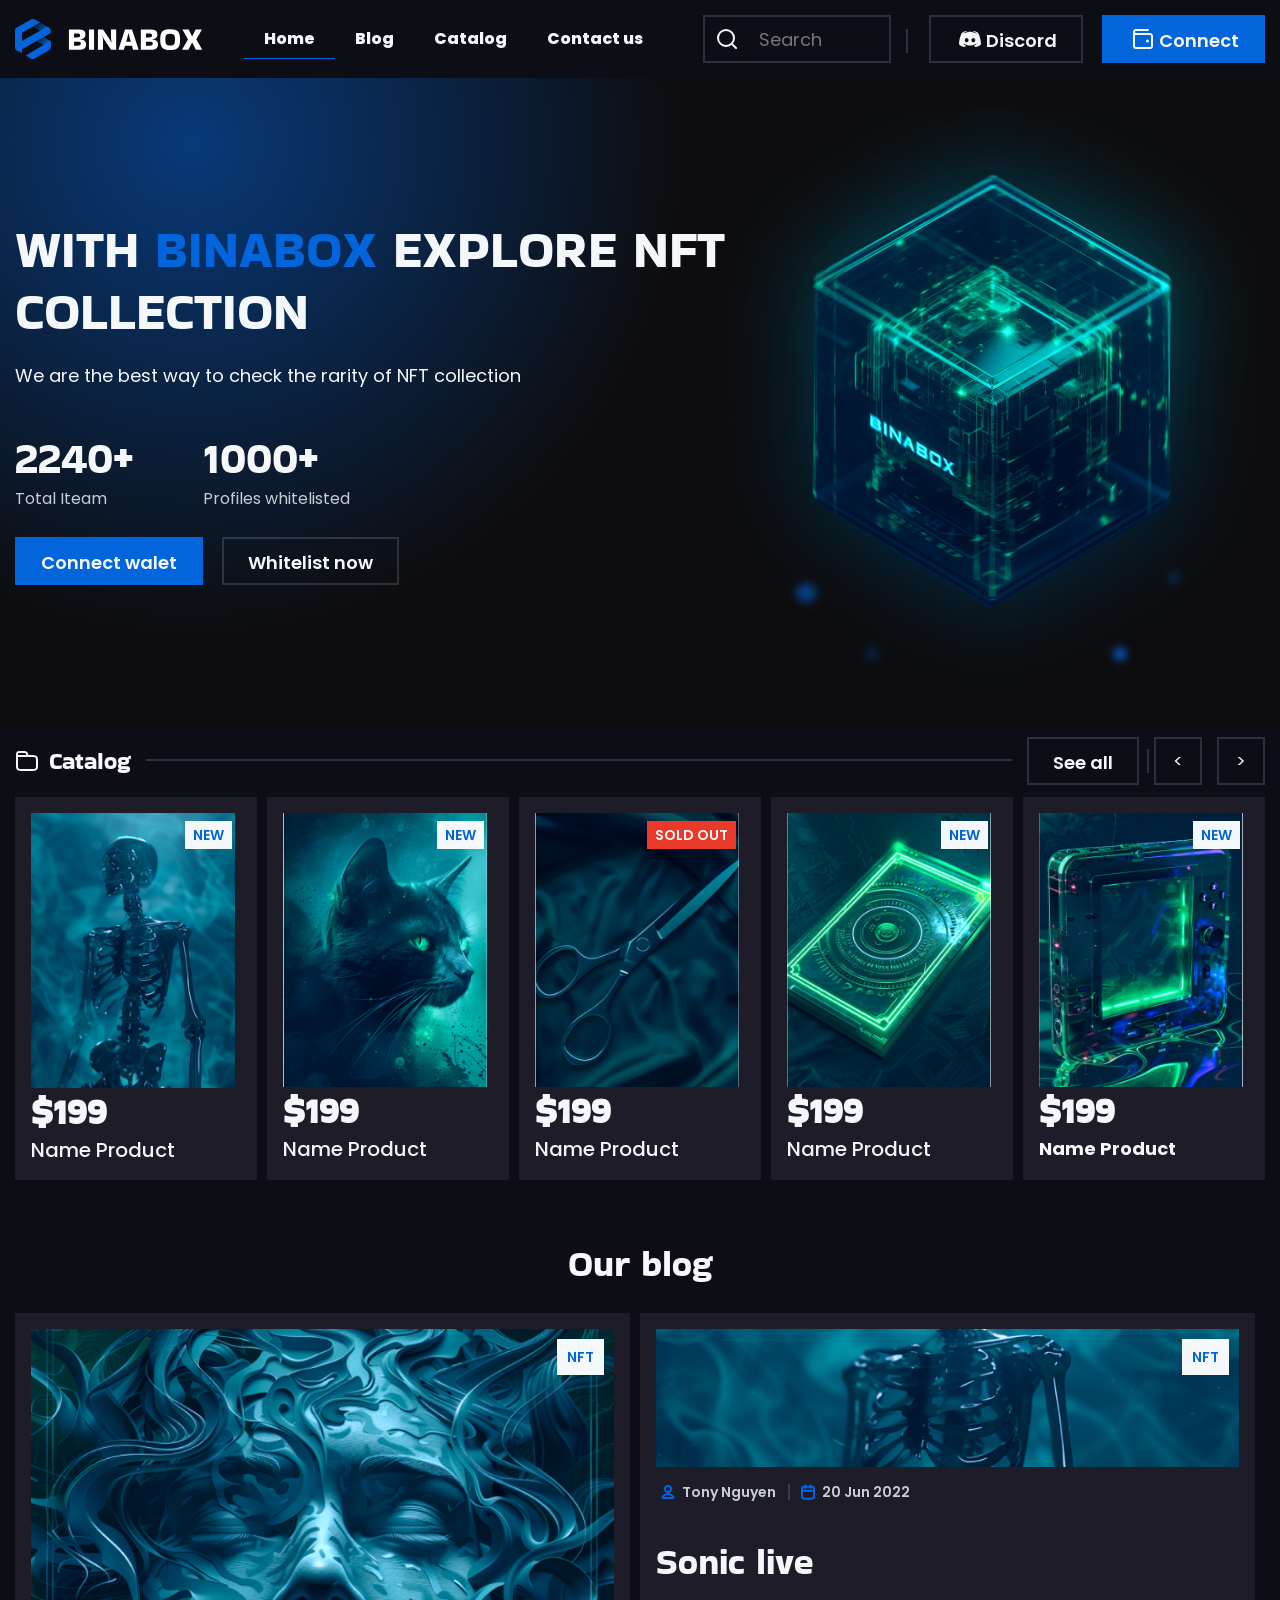
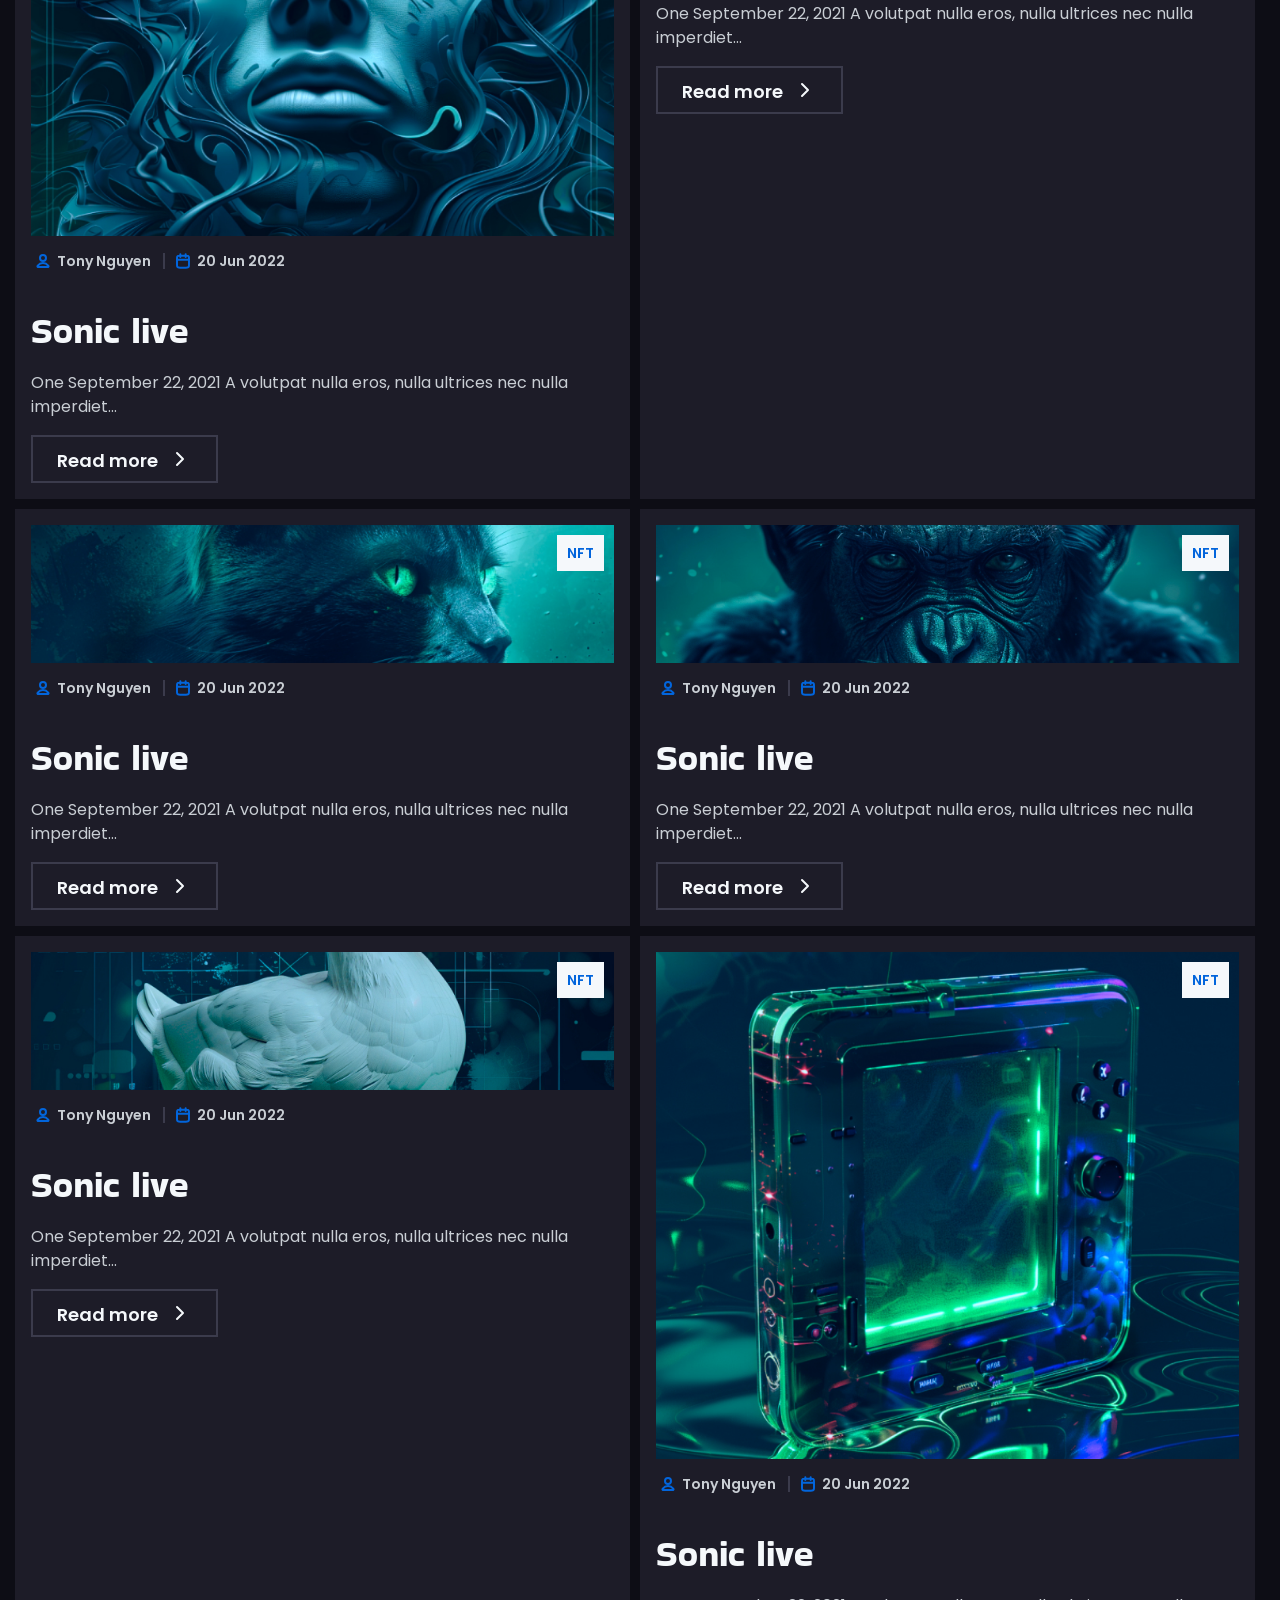
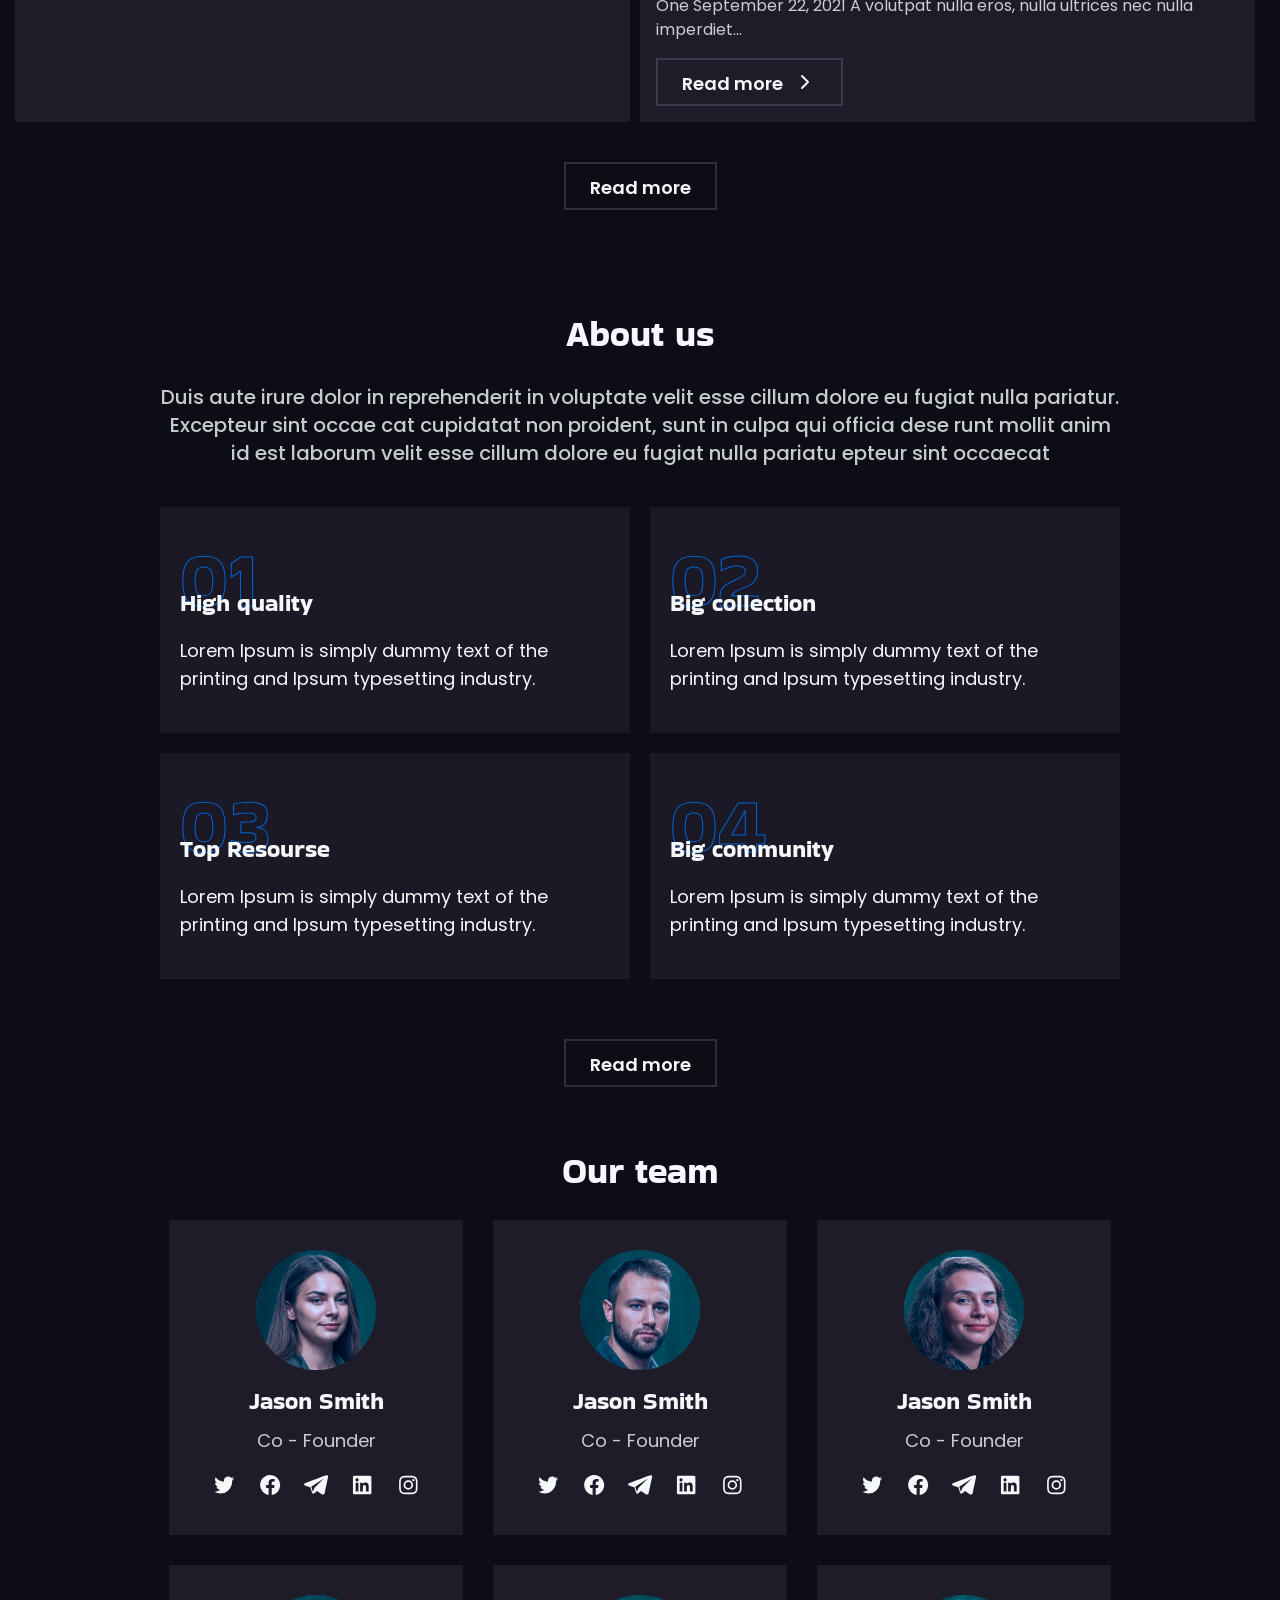
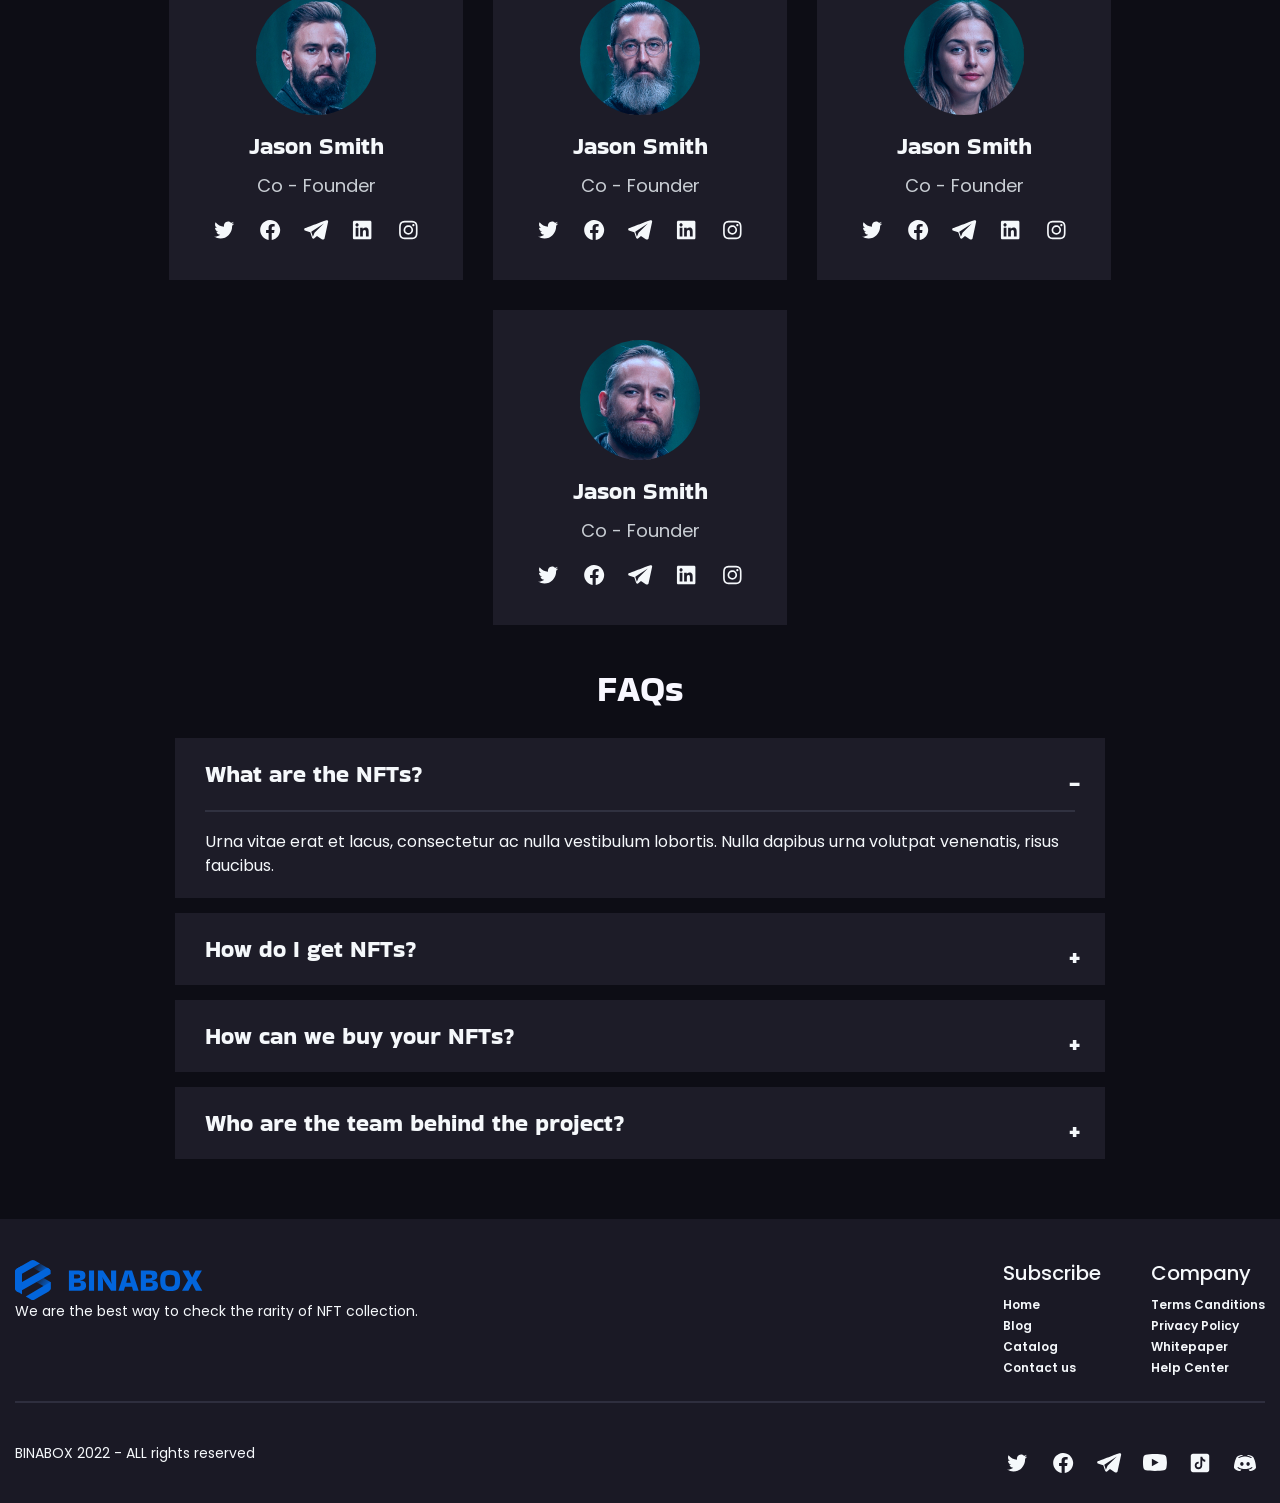
==== commit 04a43df9: "Merge e65c64ffcb6c5717889e5edd23726192a802727c into 63fc62156303ff1d4580d2532bbd41a12e87d8d4" ====
--- a/index.html
+++ b/index.html
@@ -2,555 +2,1029 @@
 <html lang="en">
 <head>
     <meta charset="UTF-8">
-    <meta name="viewport" content="width=device-width, initial-scale=1.0">
     <title>Binabox</title>
-    <link rel="preconnect" href="https://fonts.googleapis.com" />
-    <link rel="preconnect" href="https://fonts.gstatic.com" crossorigin />
-    <link href="https://fonts.googleapis.com/css2?family=Poppins:wght@400;500;600&display=swap" rel="stylesheet"/>
-    <link href="https://fonts.googleapis.com/css2?family=Bakbak+One:wght@400;500;600&display=swap" rel="stylesheet"/>
+    <link rel="preconnect" href="https://fonts.googleapis.com">
+    <link rel="preconnect" href="https://fonts.gstatic.com" crossorigin>
+    <link href="https://fonts.googleapis.com/css2?family=Bakbak+One&family=Poppins:wght@400;500;600&display=swap" rel="stylesheet">
     <link rel="stylesheet" href="normalize.css">
     <link rel="stylesheet" href="style.css">
 </head>
 <body>
     <header class="header">
-        <h1 class="logo">
-            <img src="images/logo-white.svg" width="188" height="42" class="logo__image" alt="Binabox">
-        </h1>
-        <nav class="header-nav">
-            <ul class="header-nav__wrapper">
-                <li class="header-nav__item">
-                    <a href="#">Home</a>
-                </li>
-                <li class="header-nav__item">
-                    <a href="#">Blog</a>
-                </li>
-                <li class="header-nav__item">
-                    <a href="#">Catalog</a>
-                </li>
-                <li class="header-nav__item">
-                    <a href="#">Contact Us</a>
-                </li>
-            </ul>
-        </nav>
-        <div class="header-actions">
-            <form class="search-form" action="/search">
-                <button type="submit" class="search-form__btn">
-                    <img src="images/search.svg" width="24" height="24" alt="search">
-                </button>
-                <input class="search-form__input" type="text" placeholder="Search" aria-label="Search"> 
-            </form >
-            <a href="#" class="btn btn--icon">
-                <img src="images/discord.svg" width="24" height="24" alt="discord">
-                Discord
-            </a>
-            <a href="#" class="btn btn--icon btn--color">
-                <img src="images/wallet.svg" width="24" height="24" alt="connect">
-                Connect
-            </a>
-        </div>
+        <div class="header__content">
+            <h1 class="logo">
+                <img src="img/logo.svg" width="188" height="44" alt="binabox" >
+            </h1>
+            <nav class="navigation">
+                <ul class="navigation__list">
+                    <li class="navigation__item active">
+                        <a href="#" class="navigation__link">
+                            Home
+                        </a>
+                    </li>
+                    <li class="navigation__item">
+                        <a href="/blog-article.html" class="navigation__link">
+                            Blog
+                        </a>
+                    </li>
+                    <li class="navigation__item">
+                        <a href="/catalog.html" class="navigation__link">
+                            Catalog
+                        </a>
+                    </li>
+                    <li class="navigation__item">
+                        <a href="/contact-us.html" class="navigation__link">
+                            Contact us
+                        </a>
+                    </li>
+                </ul>
+            </nav>
+            <div class="tools">
+                <form class="search">
+                    <button type="submit" class="search__btn">
+                        <svg width="20" height="20" viewBox="0 0 20 20" fill="none" xmlns="http://www.w3.org/2000/svg">
+                            <path d="M19 19L14.65 14.65M17 9C17 13.4183 13.4183 17 9 17C4.58172 17 1 13.4183 1 9C1 4.58172 4.58172 1 9 1C13.4183 1 17 4.58172 17 9Z" stroke="#F5F8FB" stroke-width="2" stroke-linecap="round" stroke-linejoin="round"/>
+                        </svg>
+                        <span class="accessibility">
+                            Search
+                        </span>
+                    </button>
+                    <input type="search" class="search__input" placeholder="Search">
+                </form>
+                <a href="#" class="btn btn--icon-left">
+                    <svg width="24" height="24" viewBox="0 0 24 24" fill="none" xmlns="http://www.w3.org/2000/svg">
+                        <path d="M20.2752 6.02667C18.7615 4.74667 16.945 4.10667 15.0275 4L14.7248 4.32C16.4404 4.74667 17.9541 5.6 19.367 6.77333C17.6514 5.81333 15.7339 5.17333 13.7156 4.96C13.1101 4.85333 12.6055 4.85333 12 4.85333C11.3945 4.85333 10.8899 4.85333 10.2844 4.96C8.26606 5.17333 6.34862 5.81333 4.63303 6.77333C6.04587 5.6 7.55963 4.74667 9.27523 4.32L8.97248 4C7.05505 4.10667 5.23853 4.74667 3.72477 6.02667C2.00917 9.44 1.10092 13.28 1 17.2267C2.51376 18.9333 4.63303 20 6.85321 20C6.85321 20 7.55963 19.1467 8.06422 18.4C6.75229 18.08 5.54128 17.3333 4.73395 16.16C5.44037 16.5867 6.14679 17.0133 6.85321 17.3333C7.76147 17.76 8.66972 17.9733 9.57798 18.1867C10.3853 18.2933 11.1927 18.4 12 18.4C12.8073 18.4 13.6147 18.2933 14.422 18.1867C15.3303 17.9733 16.2385 17.76 17.1468 17.3333C17.8532 17.0133 18.5596 16.5867 19.2661 16.16C18.4587 17.3333 17.2477 18.08 15.9358 18.4C16.4404 19.1467 17.1468 20 17.1468 20C19.367 20 21.4862 18.9333 23 17.2267C22.8991 13.28 21.9908 9.44 20.2752 6.02667ZM8.66972 15.3067C7.66055 15.3067 6.75229 14.3467 6.75229 13.1733C6.75229 12 7.66055 11.04 8.66972 11.04C9.6789 11.04 10.5872 12 10.5872 13.1733C10.5872 14.3467 9.6789 15.3067 8.66972 15.3067ZM15.3303 15.3067C14.3211 15.3067 13.4128 14.3467 13.4128 13.1733C13.4128 12 14.3211 11.04 15.3303 11.04C16.3394 11.04 17.2477 12 17.2477 13.1733C17.2477 14.3467 16.3394 15.3067 15.3303 15.3067Z" fill="#F5F8FB"/>
+                    </svg>
+                    Discord
+                </a>
+                <a href="#" class="btn btn--primary btn--icon-left">
+                    <svg width="24" height="24" viewBox="0 0 24 24" fill="none" xmlns="http://www.w3.org/2000/svg">
+                        <path d="M16.5 14H16.51M3 5V19C3 20.1046 3.89543 21 5 21H19C20.1046 21 21 20.1046 21 19V9C21 7.89543 20.1046 7 19 7L5 7C3.89543 7 3 6.10457 3 5ZM3 5C3 3.89543 3.89543 3 5 3H17M17 14C17 14.2761 16.7761 14.5 16.5 14.5C16.2239 14.5 16 14.2761 16 14C16 13.7239 16.2239 13.5 16.5 13.5C16.7761 13.5 17 13.7239 17 14Z" stroke="#F5F8FB" stroke-width="2" stroke-linecap="round" stroke-linejoin="round"/>
+                    </svg>
+                    Connect
+                </a>
+            </div>
+        </div>   
     </header>
-    <section class="intro">
-        <div class="intro__wrapper">
-            <div class="intro__block">
-                <strong class="intro__title">With <span>BINABOX</span> Explore NFT Collection</strong>
-                <p class="intro__description">We are the best way to check the rarity of NFT collection</p>
-                <div class="intro__stats">
-                    <div class="intro__stat">
-                        <p class="intro__num">2240+</p>
-                        <p class="intro__text">Total Items</p>
-                    </div>
-                    <div class="intro__stat">
-                        <p class="intro__num">1000+</p>
-                        <p class="intro__text">Products unlocked</p>
+    <main class="main">
+        <section class="promo">
+            <div class="promo__content">
+                <div class="promo__info">
+                    <p class="promo__title">
+                    WITH <span class="mark">BINABOX</span> EXPLORE NFT collection
+                    </p>
+                    <p class="promo__subtitle">
+                        We are the best way to check the rarity of NFT collection
+                    </p>
+                    <dl class="definition">
+                        <div class="definition__box">
+                            <dt class="definition__term">2240+</dt>
+                            <dd class="definition__discription">Total Iteam</dd>  
+                        </div>
+                        <div class="definition__box">
+                            <dt class="definition__term">1000+</dt>
+                            <dd class="definition__discription">Profiles whitelisted</dd>  
+                        </div>
+                    </dl>
+                    <div class="promo__buttons">
+                        <a href="#" class="btn btn--primary">Connect walet</a>
+                        <a href="#" class="btn">Whitelist now</a>
                     </div>
                 </div>
-                <div class="block__btns">
-                    <a href="#" class="btn btn--color">Connect Wallet</a>
-                    <a href="#" class="btn">Whitelist Now</a>
+                <img class="promo__img" src="img/cube.png" width="576" height="576" alt="cube" >
+            </div>
+        </section>
+        <section class="catalog">
+            <div class="catalog__box">
+                <h2 class="catalog__title">
+                    Catalog
+                </h2> 
+                <div class="catalog__buttons">
+                    <a href="#" class="btn">See all</a> 
+                    <button class="btn—prev">
+                        <span class="accessibility">
+                            Prev
+                        </span>
+                    </button>
+                    <button class="btn—next">
+                        <span class="accessibility"> 
+                            Next
+                        </span>
+                    </button>
                 </div>
             </div>
-            <div class="intro__bg"><img src="images/bg.png" width="576" height="576" alt="background intro image"></div>
-        </div>
-    </section>
-    <main class="main">
-        <section class="catalog">
-            <div class="catalog__navigation">
-                <h2 class="catalog__title">Catalog</h2>
-                <div class="catalog__actions">
-                    <a href="#" class="btn btn--margin-right">See all</a>
-                    <a href="#" class="btn">
-                        <img src="images/chevron-left.svg" width="24" height="24" alt="previous button">
-                    </a>
-                    <a href="#" class="btn btn--color">
-                        <img src="images/chevron-right.svg" width="24" height="24" alt="next button">
-                    </a>
-                </div>
+            <div class="catalog__list">
+                <article class="catalog__item">
+                    <div class="catalog__image">
+                        <img src="img/catalog1.jpg" width="240" height="324" alt="skeleton">
+                        <span class="catalog__label">
+                            New
+                        </span>
+                    </div>
+                    <b class="catalog__price">
+                        $199
+                    </b>
+                    <strong class="catalog__heading">
+                        Name Product
+                    </strong>
+                </article>
+                <article class="catalog__item">
+                    <div class="catalog__image">
+                        <img src="img/catalog2.jpg" width="240" height="324" alt="cat">
+                        <span class="catalog__label">
+                            New
+                        </span>
+                    </div>
+                    <b class="catalog__price">
+                        $199
+                    </b>
+                    <strong class="catalog__heading">
+                        Name Product
+                    </strong>
+                </article>
+                <article class="catalog__item">
+                    <div class="catalog__image">
+                        <img src="img/catalog3.jpg" width="240" height="324" alt="scissors">
+                        <span class="catalog__label catalog__label--red">
+                            Sold out
+                        </span>
+                    </div>
+                    <b class="catalog__price">
+                        $199
+                    </b>
+                    <strong class="catalog__heading">
+                        Name Product
+                    </strong>
+                </article>
+                <article class="catalog__item">
+                    <div class="catalog__image">
+                        <img src="img/catalog4.jpg" width="240" height="324" alt="cart">
+                        <span class="catalog__label">
+                            New
+                        </span>
+                    </div>
+                    <b class="catalog__price">
+                        $199
+                    </b>
+                    <strong class="catalog__heading">
+                        Name Product
+                    </strong>
+                </article>
+                <article class="catalog__item">
+                    <div class="catalog__image">
+                        <img src="img/catalog5.jpg" width="240" height="324" alt="frame">
+                        <span class="catalog__label">
+                            New
+                        </span>
+                    </div>
+                    <b class="catalog__price">
+                        $199
+                    </b>
+                    <strong class="catalog-item__title">
+                        Name Product
+                    </strong>
+                </article>
             </div>
-            <div class="catalog__wrapper">
-                <a href="#" class="catalog__item">
-                    <div class="catalog__image">
-                        <img src="images/catalog-1.jpg" width="240" height="324" alt="neon sceleton">
-                        <span class="image-label">New</span>
-                    </div>
-                    <p class="catalog__price">$199</p>
-                    <p class="catalog__name">Name Product</p>
-                </a>
-                <a href="#" class="catalog__item">
-                    <div class="catalog__image">
-                        <img src="images/catalog-2.jpg" width="240" height="324" alt="neon cat">
-                        <span class="image-label">New</span>
-                    </div>
-                    <p class="catalog__price">$199</p>
-                    <p class="catalog__name">Name Product</p>
-                </a>
-                <a href="#" class="catalog__item">
-                    <div class="catalog__image">
-                        <img src="images/catalog-3.jpg" width="240" height="324" alt="scissors">
-                        <span class="image-label image-label--sold">Sold out</span>
-                    </div>
-                    <p class="catalog__price">$199</p>
-                    <p class="catalog__name">Name Product</p>
-                </a>
-                <a href="#" class="catalog__item">
-                    <div class="catalog__image">
-                        <img src="images/catalog-4.jpg" width="240" height="324" alt="rectangular game">
-                        <span class="image-label">New</span>
-                    </div>
-                    <p class="catalog__price">$199</p>
-                    <p class="catalog__name">Name Product</p>
-                </a>
-                <a href="#" class="catalog__item">
-                    <div class="catalog__image">
-                        <img src="images/catalog-5.jpg" width="240" height="324" alt="square game">
-                        <span class="image-label">New</span>
-                    </div>
-                    <p class="catalog__price">$199</p>
-                    <p class="catalog__name">Name Product</p>
+        </section>
+        <section class="blog">
+            <h2 class="section-title">
+                Our blog
+            </h2>
+            <div class="blog__list">
+                <article class="blog__item">
+                    <div class="blog__img">
+                        <span class="blog__label">
+                            NFT
+                        </span> 
+                        <img src="img/blog1.jpg" width="736" height="640" alt="face">
+                    </div>
+                    <div class="blog__info">
+                        <span class="blog__autor">
+                            Tony Nguyen
+                        </span>
+                        <time datetime="2022-06-20">
+                            20 Jun 2022
+                        </time>
+                    </div>
+                    <h3 class="blog__name">
+                        Sonic live
+                    </h3>
+                    <p>
+                        One September 22, 2021 A volutpat nulla eros, nulla ultrices nec nulla imperdiet...
+                    </p>
+                    <div class="blog__button">
+                        <a href="#" class="btn btn--icon-right">
+                            Read more
+                            <img src="img/chevron-right.svg" class="btn__icon" width="24" height="24" alt="chevron right">
+                        </a>
+                    </div>
+                </article>
+                <article class="blog__item">
+                    <div class="blog__img">
+                        <span class="blog__label">
+                            NFT
+                        </span> 
+                        <img src="img/blog2.jpg" width="736" height="174" alt="skeleton">
+                    </div>
+                    <div class="blog__info">
+                        <span class="blog__autor">
+                            Tony Nguyen
+                        </span>
+                        <time datetime="2022-06-20">
+                            20 Jun 2022
+                        </time>
+                    </div>
+                    <h3 class="blog__name">
+                        Sonic live
+                    </h3>
+                    <p>
+                        One September 22, 2021 A volutpat nulla eros, nulla ultrices nec nulla imperdiet...
+                    </p>
+                    <div class="blog__button">
+                        <a href="#" class="btn btn--icon-right">
+                            Read more
+                            <img src="img/chevron-right.svg" class="btn__icon" width="24" height="24" alt="chevron right">
+                        </a>
+                    </div>
+                </article>
+                <article class="blog__item">
+                    <div class="blog__img">
+                        <span class="blog__label">
+                            NFT
+                        </span> 
+                        <img src="img/blog3.jpg" width="736" height="174" alt="cat">
+                    </div>
+                    <div class="blog__info">
+                        <span class="blog__autor">
+                            Tony Nguyen
+                        </span>
+                        <time datetime="2022-06-20">
+                            20 Jun 2022
+                        </time>
+                    </div>
+                    <h3 class="blog__name">
+                        Sonic live
+                    </h3>
+                    <p>
+                        One September 22, 2021 A volutpat nulla eros, nulla ultrices nec nulla imperdiet...
+                    </p>
+                    <div class="blog__button">
+                        <a href="#" class="btn btn--icon-right">
+                            Read more
+                            <img src="img/chevron-right.svg" class="btn__icon" width="24" height="24" alt="chevron right">
+                        </a>
+                    </div>
+                </article>
+                <article class="blog__item">
+                    <div class="blog__img">
+                        <span class="blog__label">
+                            NFT
+                        </span> 
+                        <img src="img/blog4.jpg" width="736" height="174" alt="monkey">
+                    </div>
+                    <div class="blog__info">
+                        <span class="blog__autor">
+                            Tony Nguyen
+                        </span>
+                        <time datetime="2022-06-20">
+                            20 Jun 2022
+                        </time>
+                    </div>
+                    <h3 class="blog__name">
+                        Sonic live
+                    </h3>
+                    <p>
+                        One September 22, 2021 A volutpat nulla eros, nulla ultrices nec nulla imperdiet...
+                    </p>
+                    <div class="blog__button">
+                        <a href="#" class="btn btn--icon-right">
+                            Read more
+                            <img src="img/chevron-right.svg" class="btn__icon" width="24" height="24" alt="chevron right">
+                        </a>
+                    </div>
+                </article>
+                <article class="blog__item">
+                    <div class="blog__img">
+                        <span class="blog__label">
+                            NFT
+                        </span> 
+                        <img src="img/blog5.jpg" width="736" height="174" alt="duck">
+                    </div>
+                    <div class="blog__info">
+                        <span class="blog__autor">
+                            Tony Nguyen
+                        </span>
+                        <time datetime="2022-06-20">
+                            20 Jun 2022
+                        </time>
+                    </div>
+                    <h3 class="blog__name">
+                        Sonic live
+                    </h3>
+                    <p>
+                        One September 22, 2021 A volutpat nulla eros, nulla ultrices nec nulla imperdiet...
+                    </p>
+                    <div class="blog__button">
+                        <a href="#" class="btn btn--icon-right">
+                            Read more
+                            <img src="img/chevron-right.svg" class="btn__icon" width="24" height="24" alt="chevron right">
+                        </a>
+                    </div>
+                </article>
+                <article class="blog__item">
+                    <div class="blog__img">
+                        <span class="blog__label">
+                            NFT
+                        </span> 
+                        <img src="img/blog6.jpg" width="736" height="640" alt="frame">
+                    </div>
+                    <div class="blog__info">
+                        <span class="blog__autor">
+                            Tony Nguyen
+                        </span>
+                        <time datetime="2022-06-20">
+                            20 Jun 2022
+                        </time>
+                    </div>
+                    <h3 class="blog__name">
+                        Sonic live
+                    </h3>
+                    <p>
+                        One September 22, 2021 A volutpat nulla eros, nulla ultrices nec nulla imperdiet...
+                    </p>
+                    <div class="blog__button">
+                        <a href="#" class="btn btn--icon-right">
+                            Read more
+                            <img src="img/chevron-right.svg" class="btn__icon" width="24" height="24" alt="chevron right">
+                        </a>
+                    </div>
+                </article>
+            </div>
+            <div class="align-center">
+                <a href="#" class="btn">
+                    Read more
                 </a>
             </div>
         </section>
-        <section class="blog">
-            <h2 class="subtitle">Our Blog</h2>
-            <div class="blog__wrapper">
-                <article class="blog__post">
-                    <div class="blog__image">
-                        <img src="images/blog-image-1.jpg" width="738" height="640" alt="Blog Post">
-                        <span class="image-label">NFT</span>
-                    </div>
-                    <div class="blog__info">
-                        <p class="blog__name">Tony Nguyen</p>
-                        <time datetime="2022-06-20" class="blog__date">20 Jun 2022</time>
-                    </div>
-                    <h3 class="blog__title">Sonic Live</h3>
-                    <p class="blog__description">One September 22, 2021 A volutpat nulla eros, nulla ultrices nec nulla imperdiet...</p>
-                    <a href="#" class="btn btn--icon-after">
-                        Read more
-                        <img src="images/chevron-right.svg" width="24" height="24" alt="read more">
+        <section class="about">
+            <h2 class="section-title">
+                About us
+            </h2>
+            <p class="about__subtitle">
+                Duis aute irure dolor in reprehenderit in voluptate velit esse cillum dolore eu fugiat nulla pariatur. Excepteur sint occae cat cupidatat non proident, sunt in culpa qui officia dese runt mollit anim id est laborum velit esse cillum dolore eu fugiat nulla pariatu epteur sint occaecat
+            </p>
+            <ol class="about__list">
+                <li class="about__item">
+                    <a href="#" class="about__link">
+                        <h3 class="about__heading">
+                            High quality
+                        </h3>
+                        <p>
+                            Lorem Ipsum is simply dummy text of the printing and Ipsum typesetting industry. 
+                        </p>
                     </a>
-                </article>
-                <article class="blog__post blog__post--small">
-                    <div class="blog__image">
-                        <img src="images/blog-image-2.jpg" width="738" height="174" alt="Blog Post">
-                        <span class="image-label">NFT</span>
-                    </div>
-                    <div class="blog__info">
-                        <p class="blog__name">Tony Nguyen</p>
-                        <time datetime="2022-06-20" class="blog__date">20 Jun 2022</time>
-                    </div>
-                    <h3 class="blog__title">Sonic Live</h3>
-                    <p class="blog__description">One September 22, 2021 A volutpat nulla eros, nulla ultrices nec nulla imperdiet...</p>
-                    <a href="#" class="btn btn--icon-after">
-                        Read more
-                        <img src="images/chevron-right.svg" width="24" height="24" alt="read more">
+                </li>
+                <li class="about__item">
+                    <a href="#" class="about__link">
+                        <h3 class="about__heading">
+                            Big collection
+                        </h3>
+                        <p>
+                            Lorem Ipsum is simply dummy text of the printing and Ipsum typesetting industry. 
+                        </p>
                     </a>
-                </article>
-                <article class="blog__post blog__post--small">
-                    <div class="blog__image">
-                        <img src="images/blog-image-3.jpg" width="738" height="174" alt="Blog Post">
-                        <span class="image-label">NFT</span>
-                    </div>
-                    <div class="blog__info">
-                        <p class="blog__name">Tony Nguyen</p>
-                        <time datetime="2022-06-20" class="blog__date">20 Jun 2022</time>
-                    </div>
-                    <h3 class="blog__title">Sonic Live</h3>
-                    <p class="blog__description">One September 22, 2021 A volutpat nulla eros, nulla ultrices nec nulla imperdiet...</p>
-                    <a href="#" class="btn btn--icon-after">
-                        Read more
-                        <img src="images/chevron-right.svg" width="24" height="24" alt="read more">
+                </li>
+                <li class="about__item">
+                    <a href="#" class="about__link">
+                        <h3 class="about__heading">
+                            Top Resourse
+                        </h3>
+                        <p>
+                            Lorem Ipsum is simply dummy text of the printing and Ipsum typesetting industry. 
+                        </p>
                     </a>
-                </article>
-                <article class="blog__post blog__post--small">
-                    <div class="blog__image">
-                        <img src="images/blog-image-4.jpg" width="738" height="174" alt="Blog Post">
-                        <span class="image-label">NFT</span>
-                    </div>
-                    <div class="blog__info">
-                        <p class="blog__name">Tony Nguyen</p>
-                        <time datetime="2022-06-20" class="blog__date">20 Jun 2022</time>
-                    </div>
-                    <h3 class="blog__title">Sonic Live</h3>
-                    <p class="blog__description">One September 22, 2021 A volutpat nulla eros, nulla ultrices nec nulla imperdiet...</p>
-                    <a href="#" class="btn btn--icon-after">
-                        Read more
-                        <img src="images/chevron-right.svg" width="24" height="24" alt="read more">
+                </li>
+                <li class="about__item">
+                    <a href="#" class="about__link">
+                        <h3 class="about__heading">
+                            Big community
+                        </h3>
+                        <p>
+                            Lorem Ipsum is simply dummy text of the printing and Ipsum typesetting industry. 
+                        </p>
                     </a>
-                </article>
-                <article class="blog__post blog__post--small">
-                    <div class="blog__image">
-                        <img src="images/blog-image-5.jpg" width="738" height="174"" alt="Blog Post">
-                        <span class="image-label">NFT</span>
-                    </div>
-                    <div class="blog__info">
-                        <p class="blog__name">Tony Nguyen</p>
-                        <time datetime="2022-06-20" class="blog__date">20 Jun 2022</time>
-                    </div>
-                    <h3 class="blog__title">Sonic Live</h3>
-                    <p class="blog__description">One September 22, 2021 A volutpat nulla eros, nulla ultrices nec nulla imperdiet...</p>
-                    <a href="#" class="btn btn--icon-after">
-                        Read more
-                        <img src="images/chevron-right.svg" width="24" height="24" alt="read more">
-                    </a>
-                </article>
-                <article class="blog__post">
-                    <div class="blog__image">
-                        <img src="images/blog-image-6.jpg" width="738" height="640" alt="Blog Post">
-                        <span class="image-label">NFT</span>
-                    </div>
-                    <div class="blog__info">
-                        <p class="blog__name">Tony Nguyen</p>
-                        <time datetime="2022-06-20" class="blog__date">20 Jun 2022</time>
-                    </div>
-                    <h3 class="blog__title">Sonic Live</h3>
-                    <p class="blog__description">One September 22, 2021 A volutpat nulla eros, nulla ultrices nec nulla imperdiet...</p>
-                    <a href="#" class="btn btn--icon-after">
-                        Read more
-                        <img src="images/chevron-right.svg" width="24" height="24" alt="read more">
-                    </a>
-                </article>
-            </div>
-            <div class="btn-wrapper">
-                <a href="#" class="btn">Read more</a>
-            </div>
-        </section>
-        <section class="about">
-            <div class="about__wrapper">
-                <h2 class="subtitle">About Us</h2>
-                <p class="about__description">Duis aute irure dolor in reprehenderit in voluptate velit esse cillum dolore eu fugiat nulla pariatur. Excepteur sint occae cat cupidatat non proident, sunt in culpa qui officia dese runt mollit anim id est laborum velit esse cillum dolore eu fugiat nulla pariatu epteur sint occaecat</p>
-                <ol class="about__features">
-                    <li class="about__item">
-                        <a href="#">
-                            <h3 class="about__title">High Quality</h3>
-                            <p class="about__text">Lorem ipsum dolor sit amet.</p>
-                        </a>
-                    </li>
-                    <li class="about__item">
-                        <a href="#">
-                            <h3 class="about__title">Big Collection</h3>
-                            <p class="about__text">Lorem ipsum dolor sit amet.</p>
-                        </a>
-                    </li>
-                    <li class="about__item">
-                        <a href="#">
-                            <h3 class="about__title">Top Resourse</h3>
-                            <p class="about__text">Lorem ipsum dolor sit amet.</p>
-                        </a>
-                    </li>
-                    <li class="about__item">
-                        <a href="#">
-                            <h3 class="about__title">Big community</h3>
-                            <p class="about__text">Lorem ipsum dolor sit amet.</p>
-                        </a>   
-                    </li>
-                </ol>
-            </div>
-            <div class="btn-wrapper">
-                <a href="#" class="btn">Read more</a>
+                </li>
+            </ol>
+            <div class="align-center">
+                <a href="#" class="btn">
+                    Read more
+                </a>
             </div>
         </section>
         <section class="team">
-            <h2 class="subtitle">Our Team</h2>
-            <div class="team__members">
-                <article class="team__item">
-                    <a href="#">
-                        <img src="images/team-member-1.jpg" class="team__image" width="127" height="127" alt="Jason Smith">
-                        <h3 class="team__name">Jason Smith</h3>
-                        <p class="team__role">Co-founder</p>
-                    </a>
-                    <ul class="social">
-                        <li class="social__item">
-                            <a href="#">
-                                <img src="images//twitter.svg" width="24" height="24" alt="Twitter">
-                            </a>
-                        </li>
-                        <li class="social__item">
-                            <a href="#">
-                                <img src="images/facebook.svg" width="24" height="24" alt="Facebook">
-                            </a>
-                        </li>
-                        <li class="social__item">
-                            <a href="#">
-                                <img src="images/telegram.svg" width="24" height="24" alt="Telegram">
-                            </a>
-                        </li>
-                        <li class="social__item">
-                            <a href="#">
-                                <img src="images/instagram.svg" width="24" height="24" alt="Instagram">
-                            </a>
-                        </li>
-                        <li class="social__item">
-                            <a href="#">
-                                <img src="images/youtube.svg" width="24" height="24" alt="Youtube">
+            <h2 class="section-title">
+                Our team
+            </h2>
+            <div class="team__list">
+                <div class="team__item">
+                    <img src="img/person1.jpg" width="120" height="120" alt="person">
+                    <strong class="team__name">
+                        Jason Smith
+                    </strong>
+                    <p class="team__position">
+                        Co - Founder
+                    </p>
+                    <ul class="social-networks">
+                        <li>
+                            <a href="#">
+                                <svg width="41" height="40" viewBox="0 0 41 40" fill="none" xmlns="http://www.w3.org/2000/svg">
+                                    <path d="M27.8106 14.1801C28.6677 13.6439 29.309 12.7996 29.6148 11.8049C28.8094 12.3049 27.9283 12.6572 27.0094 12.8464C25.7355 11.4362 23.717 11.093 22.082 12.0086C20.4469 12.9242 19.6 14.8719 20.0145 16.7633C16.7155 16.59 13.6419 14.9594 11.5586 12.2771C10.4714 14.2395 11.027 16.7481 12.8283 18.01C12.1769 17.9881 11.54 17.8035 10.9706 17.4717C10.9706 17.4897 10.9706 17.5077 10.9706 17.5257C10.971 19.5699 12.3478 21.3307 14.2625 21.7358C13.6583 21.9079 13.0245 21.9332 12.4095 21.8099C12.948 23.558 14.4877 24.7556 16.2426 24.7914C14.7892 25.9851 12.9942 26.6325 11.1465 26.6293C10.819 26.6298 10.4918 26.6101 10.1665 26.5703C12.0428 27.8319 14.2265 28.5016 16.4568 28.4992C19.5596 28.5215 22.5415 27.2415 24.7355 24.9455C26.9295 22.6494 28.1525 19.529 28.1309 16.2821C28.1309 16.096 28.1268 15.9109 28.1185 15.7268C28.9221 15.1191 29.6156 14.3663 30.1665 13.5037C29.4179 13.851 28.6238 14.0789 27.8106 14.1801Z" fill="#F5F8FB"/>
+                                </svg>
+                                <span class="accessibility">
+                                    twitter
+                                </span>
+                            </a>
+                        </li>
+                        <li>
+                            <a href="#">
+                                <svg width="41" height="40" viewBox="0 0 41 40" fill="none" xmlns="http://www.w3.org/2000/svg">
+                                    <path d="M10.1678 20.0612C10.169 25.0108 13.7462 29.2253 18.6048 30.001V22.9689H16.0678V20.0612H18.6078V17.8476C18.4943 16.7987 18.8504 15.7534 19.5795 14.9951C20.3086 14.2368 21.3352 13.8441 22.3808 13.9236C23.1314 13.9358 23.88 14.0031 24.6208 14.1248V16.599H23.3568C22.9217 16.5416 22.4842 16.6862 22.1676 16.992C21.851 17.2979 21.6896 17.7318 21.7288 18.1716V20.0612H24.4998L24.0568 22.97H21.7288V30.001C26.9833 29.1655 30.6679 24.3371 30.1134 19.0138C29.5588 13.6905 24.9591 9.73591 19.6467 10.0149C14.3342 10.2938 10.1687 14.7087 10.1678 20.0612Z" fill="#F5F8FB"/>
+                                </svg>
+                                <span class="accessibility">
+                                    facebook
+                                </span>
+                            </a>
+                        </li>
+                        <li>
+                            <a href="#">
+                                <svg width="41" height="40" viewBox="0 0 41 40" fill="none" xmlns="http://www.w3.org/2000/svg">
+                                    <path d="M31.7134 10.4227C31.304 10.1145 30.661 10.0704 29.9962 10.3074H29.9951C29.2958 10.5565 10.202 17.8277 9.42471 18.1247C9.28333 18.1684 8.04862 18.5774 8.1758 19.4885C8.28934 20.3099 9.28169 20.6501 9.40287 20.6893L14.2571 22.165C14.5792 23.1168 15.7664 26.6283 16.029 27.3785C16.1927 27.8462 16.4596 28.4607 16.9274 28.5871C17.3379 28.7277 17.7462 28.5993 18.0104 28.4151L20.9782 25.9712L25.7691 29.2884L25.8832 29.349C26.2085 29.4769 26.5202 29.5409 26.8177 29.5409C27.0475 29.5409 27.268 29.5026 27.4787 29.426C28.1965 29.1643 28.4836 28.5571 28.5136 28.4883L32.0922 11.974C32.3106 11.092 32.0071 10.6432 31.7134 10.4227ZM18.5382 22.7553L16.9007 26.6322L15.2631 21.786L27.8177 13.5475L18.5382 22.7553Z" fill="#F5F8FB"/>
+                                </svg>
+                                <span class="accessibility">
+                                    telegram
+                                </span>
+                            </a>
+                        </li>
+                        <li>
+                            <a href="#">
+                                <svg width="41" height="40" viewBox="0 0 41 40" fill="none" xmlns="http://www.w3.org/2000/svg">
+                                    <path d="M28.0308 10.769H12.2988C11.5452 10.769 10.9359 11.364 10.9359 12.0996V27.8965C10.9359 28.632 11.5452 29.2306 12.2988 29.2306H28.0308C28.7844 29.2306 29.3974 28.632 29.3974 27.9001V12.0996C29.3974 11.364 28.7844 10.769 28.0308 10.769ZM16.413 26.501H13.6726V17.6885H16.413V26.501ZM15.0428 16.4878C14.163 16.4878 13.4527 15.7775 13.4527 14.9013C13.4527 14.0251 14.163 13.3147 15.0428 13.3147C15.919 13.3147 16.6294 14.0251 16.6294 14.9013C16.6294 15.7739 15.919 16.4878 15.0428 16.4878ZM26.6678 26.501H23.931V22.2174C23.931 21.1969 23.913 19.8808 22.5068 19.8808C21.0825 19.8808 20.8661 20.995 20.8661 22.1452V26.501H18.133V17.6885H20.758V18.8928H20.794C21.1582 18.2005 22.0524 17.4686 23.383 17.4686C26.1558 17.4686 26.6678 19.2931 26.6678 21.6657V26.501Z" fill="#F5F8FB"/>
+                                </svg>
+                                <span class="accessibility">
+                                    linkedin
+                                </span>
+                            </a>
+                        </li>
+                        <li>
+                            <a href="#">
+                                <svg width="41" height="40" viewBox="0 0 41 40" fill="none" xmlns="http://www.w3.org/2000/svg">
+                                    <path fill-rule="evenodd" clip-rule="evenodd" d="M16.5277 10.8244C17.5121 10.7791 17.8259 10.769 20.3333 10.769C22.8407 10.769 23.1546 10.78 24.1381 10.8244C25.1216 10.8689 25.7929 11.0258 26.3803 11.2532C26.9954 11.4857 27.5535 11.849 28.015 12.319C28.4849 12.7797 28.8474 13.3369 29.079 13.9528C29.3073 14.5402 29.4634 15.2116 29.5087 16.1934C29.554 17.1794 29.5641 17.4932 29.5641 19.9998C29.5641 22.5072 29.5532 22.8211 29.5087 23.8054C29.4642 24.7872 29.3073 25.4586 29.079 26.046C28.8474 26.662 28.4843 27.2201 28.015 27.6815C27.5535 28.1514 26.9954 28.5139 26.3803 28.7456C25.7929 28.9738 25.1216 29.1299 24.1397 29.1752C23.1546 29.2205 22.8407 29.2306 20.3333 29.2306C17.8259 29.2306 17.5121 29.2197 16.5277 29.1752C15.5459 29.1307 14.8746 28.9738 14.2872 28.7456C13.6711 28.5139 13.113 28.1508 12.6516 27.6815C12.182 27.2205 11.8186 26.6627 11.5867 26.0468C11.3593 25.4594 11.2032 24.7881 11.1579 23.8062C11.1126 22.8202 11.1025 22.5064 11.1025 19.9998C11.1025 17.4924 11.1134 17.1786 11.1579 16.1951C11.2024 15.2116 11.3593 14.5402 11.5867 13.9528C11.8189 13.3369 12.1826 12.7791 12.6525 12.3181C13.1132 11.8486 13.6708 11.4852 14.2863 11.2532C14.8737 11.0258 15.5451 10.8697 16.5269 10.8244H16.5277ZM24.0634 12.486C23.09 12.4415 22.7979 12.4323 20.3333 12.4323C17.8687 12.4323 17.5767 12.4415 16.6032 12.486C15.7028 12.5271 15.2144 12.6773 14.8888 12.804C14.4583 12.9718 14.1504 13.1707 13.8273 13.4938C13.521 13.7917 13.2853 14.1545 13.1375 14.5553C13.0108 14.8809 12.8606 15.3693 12.8195 16.2697C12.775 17.2432 12.7658 17.5352 12.7658 19.9998C12.7658 22.4644 12.775 22.7565 12.8195 23.7299C12.8606 24.6303 13.0108 25.1187 13.1375 25.4443C13.2852 25.8446 13.521 26.2079 13.8273 26.5058C14.1252 26.8121 14.4886 27.0479 14.8888 27.1956C15.2144 27.3223 15.7028 27.4725 16.6032 27.5137C17.5767 27.5581 17.8679 27.5674 20.3333 27.5674C22.7988 27.5674 23.09 27.5581 24.0634 27.5137C24.9638 27.4725 25.4522 27.3223 25.7778 27.1956C26.2083 27.0278 26.5162 26.8289 26.8393 26.5058C27.1456 26.2079 27.3814 25.8446 27.5291 25.4443C27.6558 25.1187 27.806 24.6303 27.8472 23.7299C27.8916 22.7565 27.9009 22.4644 27.9009 19.9998C27.9009 17.5352 27.8916 17.2432 27.8472 16.2697C27.806 15.3693 27.6558 14.8809 27.5291 14.5553C27.3613 14.1248 27.1624 13.8169 26.8393 13.4938C26.5414 13.1876 26.1787 12.9519 25.7778 12.804C25.4522 12.6773 24.9638 12.5271 24.0634 12.486ZM19.1543 22.8454C19.8127 23.1195 20.5459 23.1565 21.2286 22.9501C21.9113 22.7436 22.5012 22.3066 22.8975 21.7136C23.2937 21.1206 23.4718 20.4084 23.4013 19.6986C23.3308 18.9889 23.0161 18.3257 22.5109 17.8222C22.1889 17.5004 21.7995 17.2539 21.3708 17.1006C20.9421 16.9474 20.4847 16.891 20.0316 16.9357C19.5785 16.9804 19.141 17.125 18.7505 17.3591C18.36 17.5932 18.0262 17.9109 17.7733 18.2895C17.5203 18.668 17.3544 19.098 17.2876 19.5483C17.2207 19.9987 17.2546 20.4582 17.3866 20.894C17.5187 21.3297 17.7457 21.7307 18.0514 22.0681C18.3571 22.4055 18.7337 22.671 19.1543 22.8454ZM16.9783 16.6448C17.4189 16.2043 17.942 15.8548 18.5176 15.6163C19.0933 15.3779 19.7102 15.2552 20.3333 15.2552C20.9564 15.2552 21.5734 15.3779 22.149 15.6163C22.7247 15.8548 23.2477 16.2043 23.6883 16.6448C24.1289 17.0854 24.4783 17.6085 24.7168 18.1841C24.9552 18.7598 25.0779 19.3767 25.0779 19.9998C25.0779 20.6229 24.9552 21.2399 24.7168 21.8155C24.4783 22.3912 24.1289 22.9142 23.6883 23.3548C22.7985 24.2446 21.5917 24.7445 20.3333 24.7445C19.075 24.7445 17.8681 24.2446 16.9783 23.3548C16.0886 22.465 15.5887 21.2582 15.5887 19.9998C15.5887 18.7415 16.0886 17.5346 16.9783 16.6448ZM26.1302 15.9618C26.2394 15.8588 26.3268 15.7349 26.3873 15.5976C26.4477 15.4602 26.48 15.3121 26.4822 15.162C26.4844 15.0119 26.4564 14.8629 26.4 14.7238C26.3436 14.5848 26.2598 14.4584 26.1537 14.3523C26.0476 14.2462 25.9212 14.1624 25.7821 14.106C25.6431 14.0496 25.4941 14.0216 25.344 14.0238C25.1939 14.026 25.0458 14.0583 24.9084 14.1187C24.7711 14.1792 24.6472 14.2666 24.5442 14.3758C24.3439 14.5881 24.2343 14.8701 24.2385 15.162C24.2428 15.4539 24.3606 15.7326 24.567 15.939C24.7734 16.1454 25.0521 16.2632 25.344 16.2675C25.6359 16.2717 25.9179 16.1621 26.1302 15.9618Z" fill="#F5F8FB"/>
+                                </svg>
+                                <span class="accessibility">
+                                    instagram
+                                </span>
                             </a>
                         </li>
                     </ul>
-                </article>
-                <article class="team__item">
-                    <a href="#">
-                        <img src="images/team-member-1.jpg" class="team__image" width="127" height="127" alt="Jason Smith">
-                        <h3 class="team__name">Jason Smith</h3>
-                        <p class="team__role">Co-founder</p>
-                    </a>
-                    <ul class="social">
-                        <li class="social__item">
-                            <a href="#">
-                                <img src="images//twitter.svg" width="24" height="24" alt="Twitter">
-                            </a>
-                        </li>
-                        <li class="social__item">
-                            <a href="#">
-                                <img src="images/facebook.svg" width="24" height="24" alt="Facebook">
-                            </a>
-                        </li>
-                        <li class="social__item">
-                            <a href="#">
-                                <img src="images/telegram.svg" width="24" height="24" alt="Telegram">
-                            </a>
-                        </li>
-                        <li class="social__item">
-                            <a href="#">
-                                <img src="images/instagram.svg" width="24" height="24" alt="Instagram">
-                            </a>
-                        </li>
-                        <li class="social__item">
-                            <a href="#">
-                                <img src="images/youtube.svg" width="24" height="24" alt="Youtube">
+                </div>
+                <div class="team__item">
+                    <img src="img/person2.jpg" width="120" height="120" alt="person">
+                    <strong class="team__name">
+                        Jason Smith
+                    </strong>
+                    <p class="team__position">
+                        Co - Founder
+                    </p>
+                    <ul class="social-networks">
+                        <li>
+                            <a href="#">
+                                <svg width="41" height="40" viewBox="0 0 41 40" fill="none" xmlns="http://www.w3.org/2000/svg">
+                                    <path d="M27.8106 14.1801C28.6677 13.6439 29.309 12.7996 29.6148 11.8049C28.8094 12.3049 27.9283 12.6572 27.0094 12.8464C25.7355 11.4362 23.717 11.093 22.082 12.0086C20.4469 12.9242 19.6 14.8719 20.0145 16.7633C16.7155 16.59 13.6419 14.9594 11.5586 12.2771C10.4714 14.2395 11.027 16.7481 12.8283 18.01C12.1769 17.9881 11.54 17.8035 10.9706 17.4717C10.9706 17.4897 10.9706 17.5077 10.9706 17.5257C10.971 19.5699 12.3478 21.3307 14.2625 21.7358C13.6583 21.9079 13.0245 21.9332 12.4095 21.8099C12.948 23.558 14.4877 24.7556 16.2426 24.7914C14.7892 25.9851 12.9942 26.6325 11.1465 26.6293C10.819 26.6298 10.4918 26.6101 10.1665 26.5703C12.0428 27.8319 14.2265 28.5016 16.4568 28.4992C19.5596 28.5215 22.5415 27.2415 24.7355 24.9455C26.9295 22.6494 28.1525 19.529 28.1309 16.2821C28.1309 16.096 28.1268 15.9109 28.1185 15.7268C28.9221 15.1191 29.6156 14.3663 30.1665 13.5037C29.4179 13.851 28.6238 14.0789 27.8106 14.1801Z" fill="#F5F8FB"/>
+                                </svg>
+                                <span class="accessibility">
+                                    twitter
+                                </span>
+                            </a>
+                        </li>
+                        <li>
+                            <a href="#">
+                                <svg width="41" height="40" viewBox="0 0 41 40" fill="none" xmlns="http://www.w3.org/2000/svg">
+                                    <path d="M10.1678 20.0612C10.169 25.0108 13.7462 29.2253 18.6048 30.001V22.9689H16.0678V20.0612H18.6078V17.8476C18.4943 16.7987 18.8504 15.7534 19.5795 14.9951C20.3086 14.2368 21.3352 13.8441 22.3808 13.9236C23.1314 13.9358 23.88 14.0031 24.6208 14.1248V16.599H23.3568C22.9217 16.5416 22.4842 16.6862 22.1676 16.992C21.851 17.2979 21.6896 17.7318 21.7288 18.1716V20.0612H24.4998L24.0568 22.97H21.7288V30.001C26.9833 29.1655 30.6679 24.3371 30.1134 19.0138C29.5588 13.6905 24.9591 9.73591 19.6467 10.0149C14.3342 10.2938 10.1687 14.7087 10.1678 20.0612Z" fill="#F5F8FB"/>
+                                </svg>
+                                <span class="accessibility">
+                                    facebook
+                                </span>
+                            </a>
+                        </li>
+                        <li>
+                            <a href="#">
+                                <svg width="41" height="40" viewBox="0 0 41 40" fill="none" xmlns="http://www.w3.org/2000/svg">
+                                    <path d="M31.7134 10.4227C31.304 10.1145 30.661 10.0704 29.9962 10.3074H29.9951C29.2958 10.5565 10.202 17.8277 9.42471 18.1247C9.28333 18.1684 8.04862 18.5774 8.1758 19.4885C8.28934 20.3099 9.28169 20.6501 9.40287 20.6893L14.2571 22.165C14.5792 23.1168 15.7664 26.6283 16.029 27.3785C16.1927 27.8462 16.4596 28.4607 16.9274 28.5871C17.3379 28.7277 17.7462 28.5993 18.0104 28.4151L20.9782 25.9712L25.7691 29.2884L25.8832 29.349C26.2085 29.4769 26.5202 29.5409 26.8177 29.5409C27.0475 29.5409 27.268 29.5026 27.4787 29.426C28.1965 29.1643 28.4836 28.5571 28.5136 28.4883L32.0922 11.974C32.3106 11.092 32.0071 10.6432 31.7134 10.4227ZM18.5382 22.7553L16.9007 26.6322L15.2631 21.786L27.8177 13.5475L18.5382 22.7553Z" fill="#F5F8FB"/>
+                                </svg>
+                                <span class="accessibility">
+                                    telegram
+                                </span>
+                            </a>
+                        </li>
+                        <li>
+                            <a href="#">
+                                <svg width="41" height="40" viewBox="0 0 41 40" fill="none" xmlns="http://www.w3.org/2000/svg">
+                                    <path d="M28.0308 10.769H12.2988C11.5452 10.769 10.9359 11.364 10.9359 12.0996V27.8965C10.9359 28.632 11.5452 29.2306 12.2988 29.2306H28.0308C28.7844 29.2306 29.3974 28.632 29.3974 27.9001V12.0996C29.3974 11.364 28.7844 10.769 28.0308 10.769ZM16.413 26.501H13.6726V17.6885H16.413V26.501ZM15.0428 16.4878C14.163 16.4878 13.4527 15.7775 13.4527 14.9013C13.4527 14.0251 14.163 13.3147 15.0428 13.3147C15.919 13.3147 16.6294 14.0251 16.6294 14.9013C16.6294 15.7739 15.919 16.4878 15.0428 16.4878ZM26.6678 26.501H23.931V22.2174C23.931 21.1969 23.913 19.8808 22.5068 19.8808C21.0825 19.8808 20.8661 20.995 20.8661 22.1452V26.501H18.133V17.6885H20.758V18.8928H20.794C21.1582 18.2005 22.0524 17.4686 23.383 17.4686C26.1558 17.4686 26.6678 19.2931 26.6678 21.6657V26.501Z" fill="#F5F8FB"/>
+                                </svg>
+                                <span class="accessibility">
+                                    linkedin
+                                </span>
+                            </a>
+                        </li>
+                        <li>
+                            <a href="#">
+                                <svg width="41" height="40" viewBox="0 0 41 40" fill="none" xmlns="http://www.w3.org/2000/svg">
+                                    <path fill-rule="evenodd" clip-rule="evenodd" d="M16.5277 10.8244C17.5121 10.7791 17.8259 10.769 20.3333 10.769C22.8407 10.769 23.1546 10.78 24.1381 10.8244C25.1216 10.8689 25.7929 11.0258 26.3803 11.2532C26.9954 11.4857 27.5535 11.849 28.015 12.319C28.4849 12.7797 28.8474 13.3369 29.079 13.9528C29.3073 14.5402 29.4634 15.2116 29.5087 16.1934C29.554 17.1794 29.5641 17.4932 29.5641 19.9998C29.5641 22.5072 29.5532 22.8211 29.5087 23.8054C29.4642 24.7872 29.3073 25.4586 29.079 26.046C28.8474 26.662 28.4843 27.2201 28.015 27.6815C27.5535 28.1514 26.9954 28.5139 26.3803 28.7456C25.7929 28.9738 25.1216 29.1299 24.1397 29.1752C23.1546 29.2205 22.8407 29.2306 20.3333 29.2306C17.8259 29.2306 17.5121 29.2197 16.5277 29.1752C15.5459 29.1307 14.8746 28.9738 14.2872 28.7456C13.6711 28.5139 13.113 28.1508 12.6516 27.6815C12.182 27.2205 11.8186 26.6627 11.5867 26.0468C11.3593 25.4594 11.2032 24.7881 11.1579 23.8062C11.1126 22.8202 11.1025 22.5064 11.1025 19.9998C11.1025 17.4924 11.1134 17.1786 11.1579 16.1951C11.2024 15.2116 11.3593 14.5402 11.5867 13.9528C11.8189 13.3369 12.1826 12.7791 12.6525 12.3181C13.1132 11.8486 13.6708 11.4852 14.2863 11.2532C14.8737 11.0258 15.5451 10.8697 16.5269 10.8244H16.5277ZM24.0634 12.486C23.09 12.4415 22.7979 12.4323 20.3333 12.4323C17.8687 12.4323 17.5767 12.4415 16.6032 12.486C15.7028 12.5271 15.2144 12.6773 14.8888 12.804C14.4583 12.9718 14.1504 13.1707 13.8273 13.4938C13.521 13.7917 13.2853 14.1545 13.1375 14.5553C13.0108 14.8809 12.8606 15.3693 12.8195 16.2697C12.775 17.2432 12.7658 17.5352 12.7658 19.9998C12.7658 22.4644 12.775 22.7565 12.8195 23.7299C12.8606 24.6303 13.0108 25.1187 13.1375 25.4443C13.2852 25.8446 13.521 26.2079 13.8273 26.5058C14.1252 26.8121 14.4886 27.0479 14.8888 27.1956C15.2144 27.3223 15.7028 27.4725 16.6032 27.5137C17.5767 27.5581 17.8679 27.5674 20.3333 27.5674C22.7988 27.5674 23.09 27.5581 24.0634 27.5137C24.9638 27.4725 25.4522 27.3223 25.7778 27.1956C26.2083 27.0278 26.5162 26.8289 26.8393 26.5058C27.1456 26.2079 27.3814 25.8446 27.5291 25.4443C27.6558 25.1187 27.806 24.6303 27.8472 23.7299C27.8916 22.7565 27.9009 22.4644 27.9009 19.9998C27.9009 17.5352 27.8916 17.2432 27.8472 16.2697C27.806 15.3693 27.6558 14.8809 27.5291 14.5553C27.3613 14.1248 27.1624 13.8169 26.8393 13.4938C26.5414 13.1876 26.1787 12.9519 25.7778 12.804C25.4522 12.6773 24.9638 12.5271 24.0634 12.486ZM19.1543 22.8454C19.8127 23.1195 20.5459 23.1565 21.2286 22.9501C21.9113 22.7436 22.5012 22.3066 22.8975 21.7136C23.2937 21.1206 23.4718 20.4084 23.4013 19.6986C23.3308 18.9889 23.0161 18.3257 22.5109 17.8222C22.1889 17.5004 21.7995 17.2539 21.3708 17.1006C20.9421 16.9474 20.4847 16.891 20.0316 16.9357C19.5785 16.9804 19.141 17.125 18.7505 17.3591C18.36 17.5932 18.0262 17.9109 17.7733 18.2895C17.5203 18.668 17.3544 19.098 17.2876 19.5483C17.2207 19.9987 17.2546 20.4582 17.3866 20.894C17.5187 21.3297 17.7457 21.7307 18.0514 22.0681C18.3571 22.4055 18.7337 22.671 19.1543 22.8454ZM16.9783 16.6448C17.4189 16.2043 17.942 15.8548 18.5176 15.6163C19.0933 15.3779 19.7102 15.2552 20.3333 15.2552C20.9564 15.2552 21.5734 15.3779 22.149 15.6163C22.7247 15.8548 23.2477 16.2043 23.6883 16.6448C24.1289 17.0854 24.4783 17.6085 24.7168 18.1841C24.9552 18.7598 25.0779 19.3767 25.0779 19.9998C25.0779 20.6229 24.9552 21.2399 24.7168 21.8155C24.4783 22.3912 24.1289 22.9142 23.6883 23.3548C22.7985 24.2446 21.5917 24.7445 20.3333 24.7445C19.075 24.7445 17.8681 24.2446 16.9783 23.3548C16.0886 22.465 15.5887 21.2582 15.5887 19.9998C15.5887 18.7415 16.0886 17.5346 16.9783 16.6448ZM26.1302 15.9618C26.2394 15.8588 26.3268 15.7349 26.3873 15.5976C26.4477 15.4602 26.48 15.3121 26.4822 15.162C26.4844 15.0119 26.4564 14.8629 26.4 14.7238C26.3436 14.5848 26.2598 14.4584 26.1537 14.3523C26.0476 14.2462 25.9212 14.1624 25.7821 14.106C25.6431 14.0496 25.4941 14.0216 25.344 14.0238C25.1939 14.026 25.0458 14.0583 24.9084 14.1187C24.7711 14.1792 24.6472 14.2666 24.5442 14.3758C24.3439 14.5881 24.2343 14.8701 24.2385 15.162C24.2428 15.4539 24.3606 15.7326 24.567 15.939C24.7734 16.1454 25.0521 16.2632 25.344 16.2675C25.6359 16.2717 25.9179 16.1621 26.1302 15.9618Z" fill="#F5F8FB"/>
+                                </svg>
+                                <span class="accessibility">
+                                    instagram
+                                </span>
                             </a>
                         </li>
                     </ul>
-                </article>
-                <article class="team__item">
-                    <a href="#">
-                        <img src="images/team-member-1.jpg" class="team__image" width="127" height="127" alt="Jason Smith">
-                        <h3 class="team__name">Jason Smith</h3>
-                        <p class="team__role">Co-founder</p>
-                    </a>
-                    <ul class="social">
-                        <li class="social__item">
-                            <a href="#">
-                                <img src="images//twitter.svg" width="24" height="24" alt="Twitter">
-                            </a>
-                        </li>
-                        <li class="social__item">
-                            <a href="#">
-                                <img src="images/facebook.svg" width="24" height="24" alt="Facebook">
-                            </a>
-                        </li>
-                        <li class="social__item">
-                            <a href="#">
-                                <img src="images/telegram.svg" width="24" height="24" alt="Telegram">
-                            </a>
-                        </li>
-                        <li class="social__item">
-                            <a href="#">
-                                <img src="images/instagram.svg" width="24" height="24" alt="Instagram">
-                            </a>
-                        </li>
-                        <li class="social__item">
-                            <a href="#">
-                                <img src="images/youtube.svg" width="24" height="24" alt="Youtube">
+                </div>
+                <div class="team__item">
+                    <img src="img/person3.jpg" width="120" height="120" alt="person">
+                    <strong class="team__name">
+                        Jason Smith
+                    </strong>
+                    <p class="team__position">
+                        Co - Founder
+                    </p>
+                    <ul class="social-networks">
+                        <li>
+                            <a href="#">
+                                <svg width="41" height="40" viewBox="0 0 41 40" fill="none" xmlns="http://www.w3.org/2000/svg">
+                                    <path d="M27.8106 14.1801C28.6677 13.6439 29.309 12.7996 29.6148 11.8049C28.8094 12.3049 27.9283 12.6572 27.0094 12.8464C25.7355 11.4362 23.717 11.093 22.082 12.0086C20.4469 12.9242 19.6 14.8719 20.0145 16.7633C16.7155 16.59 13.6419 14.9594 11.5586 12.2771C10.4714 14.2395 11.027 16.7481 12.8283 18.01C12.1769 17.9881 11.54 17.8035 10.9706 17.4717C10.9706 17.4897 10.9706 17.5077 10.9706 17.5257C10.971 19.5699 12.3478 21.3307 14.2625 21.7358C13.6583 21.9079 13.0245 21.9332 12.4095 21.8099C12.948 23.558 14.4877 24.7556 16.2426 24.7914C14.7892 25.9851 12.9942 26.6325 11.1465 26.6293C10.819 26.6298 10.4918 26.6101 10.1665 26.5703C12.0428 27.8319 14.2265 28.5016 16.4568 28.4992C19.5596 28.5215 22.5415 27.2415 24.7355 24.9455C26.9295 22.6494 28.1525 19.529 28.1309 16.2821C28.1309 16.096 28.1268 15.9109 28.1185 15.7268C28.9221 15.1191 29.6156 14.3663 30.1665 13.5037C29.4179 13.851 28.6238 14.0789 27.8106 14.1801Z" fill="#F5F8FB"/>
+                                </svg>
+                                <span class="accessibility">
+                                    twitter
+                                </span>
+                            </a>
+                        </li>
+                        <li>
+                            <a href="#">
+                                <svg width="41" height="40" viewBox="0 0 41 40" fill="none" xmlns="http://www.w3.org/2000/svg">
+                                    <path d="M10.1678 20.0612C10.169 25.0108 13.7462 29.2253 18.6048 30.001V22.9689H16.0678V20.0612H18.6078V17.8476C18.4943 16.7987 18.8504 15.7534 19.5795 14.9951C20.3086 14.2368 21.3352 13.8441 22.3808 13.9236C23.1314 13.9358 23.88 14.0031 24.6208 14.1248V16.599H23.3568C22.9217 16.5416 22.4842 16.6862 22.1676 16.992C21.851 17.2979 21.6896 17.7318 21.7288 18.1716V20.0612H24.4998L24.0568 22.97H21.7288V30.001C26.9833 29.1655 30.6679 24.3371 30.1134 19.0138C29.5588 13.6905 24.9591 9.73591 19.6467 10.0149C14.3342 10.2938 10.1687 14.7087 10.1678 20.0612Z" fill="#F5F8FB"/>
+                                </svg>
+                                <span class="accessibility">
+                                    facebook
+                                </span>
+                            </a>
+                        </li>
+                        <li>
+                            <a href="#">
+                                <svg width="41" height="40" viewBox="0 0 41 40" fill="none" xmlns="http://www.w3.org/2000/svg">
+                                    <path d="M31.7134 10.4227C31.304 10.1145 30.661 10.0704 29.9962 10.3074H29.9951C29.2958 10.5565 10.202 17.8277 9.42471 18.1247C9.28333 18.1684 8.04862 18.5774 8.1758 19.4885C8.28934 20.3099 9.28169 20.6501 9.40287 20.6893L14.2571 22.165C14.5792 23.1168 15.7664 26.6283 16.029 27.3785C16.1927 27.8462 16.4596 28.4607 16.9274 28.5871C17.3379 28.7277 17.7462 28.5993 18.0104 28.4151L20.9782 25.9712L25.7691 29.2884L25.8832 29.349C26.2085 29.4769 26.5202 29.5409 26.8177 29.5409C27.0475 29.5409 27.268 29.5026 27.4787 29.426C28.1965 29.1643 28.4836 28.5571 28.5136 28.4883L32.0922 11.974C32.3106 11.092 32.0071 10.6432 31.7134 10.4227ZM18.5382 22.7553L16.9007 26.6322L15.2631 21.786L27.8177 13.5475L18.5382 22.7553Z" fill="#F5F8FB"/>
+                                </svg>
+                                <span class="accessibility">
+                                    telegram
+                                </span>
+                            </a>
+                        </li>
+                        <li>
+                            <a href="#">
+                                <svg width="41" height="40" viewBox="0 0 41 40" fill="none" xmlns="http://www.w3.org/2000/svg">
+                                    <path d="M28.0308 10.769H12.2988C11.5452 10.769 10.9359 11.364 10.9359 12.0996V27.8965C10.9359 28.632 11.5452 29.2306 12.2988 29.2306H28.0308C28.7844 29.2306 29.3974 28.632 29.3974 27.9001V12.0996C29.3974 11.364 28.7844 10.769 28.0308 10.769ZM16.413 26.501H13.6726V17.6885H16.413V26.501ZM15.0428 16.4878C14.163 16.4878 13.4527 15.7775 13.4527 14.9013C13.4527 14.0251 14.163 13.3147 15.0428 13.3147C15.919 13.3147 16.6294 14.0251 16.6294 14.9013C16.6294 15.7739 15.919 16.4878 15.0428 16.4878ZM26.6678 26.501H23.931V22.2174C23.931 21.1969 23.913 19.8808 22.5068 19.8808C21.0825 19.8808 20.8661 20.995 20.8661 22.1452V26.501H18.133V17.6885H20.758V18.8928H20.794C21.1582 18.2005 22.0524 17.4686 23.383 17.4686C26.1558 17.4686 26.6678 19.2931 26.6678 21.6657V26.501Z" fill="#F5F8FB"/>
+                                </svg>
+                                <span class="accessibility">
+                                    linkedin
+                                </span>
+                            </a>
+                        </li>
+                        <li>
+                            <a href="#">
+                                <svg width="41" height="40" viewBox="0 0 41 40" fill="none" xmlns="http://www.w3.org/2000/svg">
+                                    <path fill-rule="evenodd" clip-rule="evenodd" d="M16.5277 10.8244C17.5121 10.7791 17.8259 10.769 20.3333 10.769C22.8407 10.769 23.1546 10.78 24.1381 10.8244C25.1216 10.8689 25.7929 11.0258 26.3803 11.2532C26.9954 11.4857 27.5535 11.849 28.015 12.319C28.4849 12.7797 28.8474 13.3369 29.079 13.9528C29.3073 14.5402 29.4634 15.2116 29.5087 16.1934C29.554 17.1794 29.5641 17.4932 29.5641 19.9998C29.5641 22.5072 29.5532 22.8211 29.5087 23.8054C29.4642 24.7872 29.3073 25.4586 29.079 26.046C28.8474 26.662 28.4843 27.2201 28.015 27.6815C27.5535 28.1514 26.9954 28.5139 26.3803 28.7456C25.7929 28.9738 25.1216 29.1299 24.1397 29.1752C23.1546 29.2205 22.8407 29.2306 20.3333 29.2306C17.8259 29.2306 17.5121 29.2197 16.5277 29.1752C15.5459 29.1307 14.8746 28.9738 14.2872 28.7456C13.6711 28.5139 13.113 28.1508 12.6516 27.6815C12.182 27.2205 11.8186 26.6627 11.5867 26.0468C11.3593 25.4594 11.2032 24.7881 11.1579 23.8062C11.1126 22.8202 11.1025 22.5064 11.1025 19.9998C11.1025 17.4924 11.1134 17.1786 11.1579 16.1951C11.2024 15.2116 11.3593 14.5402 11.5867 13.9528C11.8189 13.3369 12.1826 12.7791 12.6525 12.3181C13.1132 11.8486 13.6708 11.4852 14.2863 11.2532C14.8737 11.0258 15.5451 10.8697 16.5269 10.8244H16.5277ZM24.0634 12.486C23.09 12.4415 22.7979 12.4323 20.3333 12.4323C17.8687 12.4323 17.5767 12.4415 16.6032 12.486C15.7028 12.5271 15.2144 12.6773 14.8888 12.804C14.4583 12.9718 14.1504 13.1707 13.8273 13.4938C13.521 13.7917 13.2853 14.1545 13.1375 14.5553C13.0108 14.8809 12.8606 15.3693 12.8195 16.2697C12.775 17.2432 12.7658 17.5352 12.7658 19.9998C12.7658 22.4644 12.775 22.7565 12.8195 23.7299C12.8606 24.6303 13.0108 25.1187 13.1375 25.4443C13.2852 25.8446 13.521 26.2079 13.8273 26.5058C14.1252 26.8121 14.4886 27.0479 14.8888 27.1956C15.2144 27.3223 15.7028 27.4725 16.6032 27.5137C17.5767 27.5581 17.8679 27.5674 20.3333 27.5674C22.7988 27.5674 23.09 27.5581 24.0634 27.5137C24.9638 27.4725 25.4522 27.3223 25.7778 27.1956C26.2083 27.0278 26.5162 26.8289 26.8393 26.5058C27.1456 26.2079 27.3814 25.8446 27.5291 25.4443C27.6558 25.1187 27.806 24.6303 27.8472 23.7299C27.8916 22.7565 27.9009 22.4644 27.9009 19.9998C27.9009 17.5352 27.8916 17.2432 27.8472 16.2697C27.806 15.3693 27.6558 14.8809 27.5291 14.5553C27.3613 14.1248 27.1624 13.8169 26.8393 13.4938C26.5414 13.1876 26.1787 12.9519 25.7778 12.804C25.4522 12.6773 24.9638 12.5271 24.0634 12.486ZM19.1543 22.8454C19.8127 23.1195 20.5459 23.1565 21.2286 22.9501C21.9113 22.7436 22.5012 22.3066 22.8975 21.7136C23.2937 21.1206 23.4718 20.4084 23.4013 19.6986C23.3308 18.9889 23.0161 18.3257 22.5109 17.8222C22.1889 17.5004 21.7995 17.2539 21.3708 17.1006C20.9421 16.9474 20.4847 16.891 20.0316 16.9357C19.5785 16.9804 19.141 17.125 18.7505 17.3591C18.36 17.5932 18.0262 17.9109 17.7733 18.2895C17.5203 18.668 17.3544 19.098 17.2876 19.5483C17.2207 19.9987 17.2546 20.4582 17.3866 20.894C17.5187 21.3297 17.7457 21.7307 18.0514 22.0681C18.3571 22.4055 18.7337 22.671 19.1543 22.8454ZM16.9783 16.6448C17.4189 16.2043 17.942 15.8548 18.5176 15.6163C19.0933 15.3779 19.7102 15.2552 20.3333 15.2552C20.9564 15.2552 21.5734 15.3779 22.149 15.6163C22.7247 15.8548 23.2477 16.2043 23.6883 16.6448C24.1289 17.0854 24.4783 17.6085 24.7168 18.1841C24.9552 18.7598 25.0779 19.3767 25.0779 19.9998C25.0779 20.6229 24.9552 21.2399 24.7168 21.8155C24.4783 22.3912 24.1289 22.9142 23.6883 23.3548C22.7985 24.2446 21.5917 24.7445 20.3333 24.7445C19.075 24.7445 17.8681 24.2446 16.9783 23.3548C16.0886 22.465 15.5887 21.2582 15.5887 19.9998C15.5887 18.7415 16.0886 17.5346 16.9783 16.6448ZM26.1302 15.9618C26.2394 15.8588 26.3268 15.7349 26.3873 15.5976C26.4477 15.4602 26.48 15.3121 26.4822 15.162C26.4844 15.0119 26.4564 14.8629 26.4 14.7238C26.3436 14.5848 26.2598 14.4584 26.1537 14.3523C26.0476 14.2462 25.9212 14.1624 25.7821 14.106C25.6431 14.0496 25.4941 14.0216 25.344 14.0238C25.1939 14.026 25.0458 14.0583 24.9084 14.1187C24.7711 14.1792 24.6472 14.2666 24.5442 14.3758C24.3439 14.5881 24.2343 14.8701 24.2385 15.162C24.2428 15.4539 24.3606 15.7326 24.567 15.939C24.7734 16.1454 25.0521 16.2632 25.344 16.2675C25.6359 16.2717 25.9179 16.1621 26.1302 15.9618Z" fill="#F5F8FB"/>
+                                </svg>
+                                <span class="accessibility">
+                                    instagram
+                                </span>
                             </a>
                         </li>
                     </ul>
-                </article>
-                <article class="team__item">
-                    <a href="#">
-                        <img src="images/team-member-1.jpg" class="team__image" width="127" height="127" alt="Jason Smith">
-                        <h3 class="team__name">Jason Smith</h3>
-                        <p class="team__role">Co-founder</p>
-                    </a>
-                    <ul class="social">
-                        <li class="social__item">
-                            <a href="#">
-                                <img src="images//twitter.svg" width="24" height="24" alt="Twitter">
-                            </a>
-                        </li>
-                        <li class="social__item">
-                            <a href="#">
-                                <img src="images/facebook.svg" width="24" height="24" alt="Facebook">
-                            </a>
-                        </li>
-                        <li class="social__item">
-                            <a href="#">
-                                <img src="images/telegram.svg" width="24" height="24" alt="Telegram">
-                            </a>
-                        </li>
-                        <li class="social__item">
-                            <a href="#">
-                                <img src="images/instagram.svg" width="24" height="24" alt="Instagram">
-                            </a>
-                        </li>
-                        <li class="social__item">
-                            <a href="#">
-                                <img src="images/youtube.svg" width="24" height="24" alt="Youtube">
+                </div>
+                <div class="team__item">
+                    <img src="img/person4.jpg" width="120" height="120" alt="person">
+                    <strong class="team__name">
+                        Jason Smith
+                    </strong>
+                    <p class="team__position">
+                        Co - Founder
+                    </p>
+                    <ul class="social-networks">
+                        <li>
+                            <a href="#">
+                                <svg width="41" height="40" viewBox="0 0 41 40" fill="none" xmlns="http://www.w3.org/2000/svg">
+                                    <path d="M27.8106 14.1801C28.6677 13.6439 29.309 12.7996 29.6148 11.8049C28.8094 12.3049 27.9283 12.6572 27.0094 12.8464C25.7355 11.4362 23.717 11.093 22.082 12.0086C20.4469 12.9242 19.6 14.8719 20.0145 16.7633C16.7155 16.59 13.6419 14.9594 11.5586 12.2771C10.4714 14.2395 11.027 16.7481 12.8283 18.01C12.1769 17.9881 11.54 17.8035 10.9706 17.4717C10.9706 17.4897 10.9706 17.5077 10.9706 17.5257C10.971 19.5699 12.3478 21.3307 14.2625 21.7358C13.6583 21.9079 13.0245 21.9332 12.4095 21.8099C12.948 23.558 14.4877 24.7556 16.2426 24.7914C14.7892 25.9851 12.9942 26.6325 11.1465 26.6293C10.819 26.6298 10.4918 26.6101 10.1665 26.5703C12.0428 27.8319 14.2265 28.5016 16.4568 28.4992C19.5596 28.5215 22.5415 27.2415 24.7355 24.9455C26.9295 22.6494 28.1525 19.529 28.1309 16.2821C28.1309 16.096 28.1268 15.9109 28.1185 15.7268C28.9221 15.1191 29.6156 14.3663 30.1665 13.5037C29.4179 13.851 28.6238 14.0789 27.8106 14.1801Z" fill="#F5F8FB"/>
+                                </svg>
+                                <span class="accessibility">
+                                    twitter
+                                </span>
+                            </a>
+                        </li>
+                        <li>
+                            <a href="#">
+                                <svg width="41" height="40" viewBox="0 0 41 40" fill="none" xmlns="http://www.w3.org/2000/svg">
+                                    <path d="M10.1678 20.0612C10.169 25.0108 13.7462 29.2253 18.6048 30.001V22.9689H16.0678V20.0612H18.6078V17.8476C18.4943 16.7987 18.8504 15.7534 19.5795 14.9951C20.3086 14.2368 21.3352 13.8441 22.3808 13.9236C23.1314 13.9358 23.88 14.0031 24.6208 14.1248V16.599H23.3568C22.9217 16.5416 22.4842 16.6862 22.1676 16.992C21.851 17.2979 21.6896 17.7318 21.7288 18.1716V20.0612H24.4998L24.0568 22.97H21.7288V30.001C26.9833 29.1655 30.6679 24.3371 30.1134 19.0138C29.5588 13.6905 24.9591 9.73591 19.6467 10.0149C14.3342 10.2938 10.1687 14.7087 10.1678 20.0612Z" fill="#F5F8FB"/>
+                                </svg>
+                                <span class="accessibility">
+                                    facebook
+                                </span>
+                            </a>
+                        </li>
+                        <li>
+                            <a href="#">
+                                <svg width="41" height="40" viewBox="0 0 41 40" fill="none" xmlns="http://www.w3.org/2000/svg">
+                                    <path d="M31.7134 10.4227C31.304 10.1145 30.661 10.0704 29.9962 10.3074H29.9951C29.2958 10.5565 10.202 17.8277 9.42471 18.1247C9.28333 18.1684 8.04862 18.5774 8.1758 19.4885C8.28934 20.3099 9.28169 20.6501 9.40287 20.6893L14.2571 22.165C14.5792 23.1168 15.7664 26.6283 16.029 27.3785C16.1927 27.8462 16.4596 28.4607 16.9274 28.5871C17.3379 28.7277 17.7462 28.5993 18.0104 28.4151L20.9782 25.9712L25.7691 29.2884L25.8832 29.349C26.2085 29.4769 26.5202 29.5409 26.8177 29.5409C27.0475 29.5409 27.268 29.5026 27.4787 29.426C28.1965 29.1643 28.4836 28.5571 28.5136 28.4883L32.0922 11.974C32.3106 11.092 32.0071 10.6432 31.7134 10.4227ZM18.5382 22.7553L16.9007 26.6322L15.2631 21.786L27.8177 13.5475L18.5382 22.7553Z" fill="#F5F8FB"/>
+                                </svg>
+                                <span class="accessibility">
+                                    telegram
+                                </span>
+                            </a>
+                        </li>
+                        <li>
+                            <a href="#">
+                                <svg width="41" height="40" viewBox="0 0 41 40" fill="none" xmlns="http://www.w3.org/2000/svg">
+                                    <path d="M28.0308 10.769H12.2988C11.5452 10.769 10.9359 11.364 10.9359 12.0996V27.8965C10.9359 28.632 11.5452 29.2306 12.2988 29.2306H28.0308C28.7844 29.2306 29.3974 28.632 29.3974 27.9001V12.0996C29.3974 11.364 28.7844 10.769 28.0308 10.769ZM16.413 26.501H13.6726V17.6885H16.413V26.501ZM15.0428 16.4878C14.163 16.4878 13.4527 15.7775 13.4527 14.9013C13.4527 14.0251 14.163 13.3147 15.0428 13.3147C15.919 13.3147 16.6294 14.0251 16.6294 14.9013C16.6294 15.7739 15.919 16.4878 15.0428 16.4878ZM26.6678 26.501H23.931V22.2174C23.931 21.1969 23.913 19.8808 22.5068 19.8808C21.0825 19.8808 20.8661 20.995 20.8661 22.1452V26.501H18.133V17.6885H20.758V18.8928H20.794C21.1582 18.2005 22.0524 17.4686 23.383 17.4686C26.1558 17.4686 26.6678 19.2931 26.6678 21.6657V26.501Z" fill="#F5F8FB"/>
+                                </svg>
+                                <span class="accessibility">
+                                    linkedin
+                                </span>
+                            </a>
+                        </li>
+                        <li>
+                            <a href="#">
+                                <svg width="41" height="40" viewBox="0 0 41 40" fill="none" xmlns="http://www.w3.org/2000/svg">
+                                    <path fill-rule="evenodd" clip-rule="evenodd" d="M16.5277 10.8244C17.5121 10.7791 17.8259 10.769 20.3333 10.769C22.8407 10.769 23.1546 10.78 24.1381 10.8244C25.1216 10.8689 25.7929 11.0258 26.3803 11.2532C26.9954 11.4857 27.5535 11.849 28.015 12.319C28.4849 12.7797 28.8474 13.3369 29.079 13.9528C29.3073 14.5402 29.4634 15.2116 29.5087 16.1934C29.554 17.1794 29.5641 17.4932 29.5641 19.9998C29.5641 22.5072 29.5532 22.8211 29.5087 23.8054C29.4642 24.7872 29.3073 25.4586 29.079 26.046C28.8474 26.662 28.4843 27.2201 28.015 27.6815C27.5535 28.1514 26.9954 28.5139 26.3803 28.7456C25.7929 28.9738 25.1216 29.1299 24.1397 29.1752C23.1546 29.2205 22.8407 29.2306 20.3333 29.2306C17.8259 29.2306 17.5121 29.2197 16.5277 29.1752C15.5459 29.1307 14.8746 28.9738 14.2872 28.7456C13.6711 28.5139 13.113 28.1508 12.6516 27.6815C12.182 27.2205 11.8186 26.6627 11.5867 26.0468C11.3593 25.4594 11.2032 24.7881 11.1579 23.8062C11.1126 22.8202 11.1025 22.5064 11.1025 19.9998C11.1025 17.4924 11.1134 17.1786 11.1579 16.1951C11.2024 15.2116 11.3593 14.5402 11.5867 13.9528C11.8189 13.3369 12.1826 12.7791 12.6525 12.3181C13.1132 11.8486 13.6708 11.4852 14.2863 11.2532C14.8737 11.0258 15.5451 10.8697 16.5269 10.8244H16.5277ZM24.0634 12.486C23.09 12.4415 22.7979 12.4323 20.3333 12.4323C17.8687 12.4323 17.5767 12.4415 16.6032 12.486C15.7028 12.5271 15.2144 12.6773 14.8888 12.804C14.4583 12.9718 14.1504 13.1707 13.8273 13.4938C13.521 13.7917 13.2853 14.1545 13.1375 14.5553C13.0108 14.8809 12.8606 15.3693 12.8195 16.2697C12.775 17.2432 12.7658 17.5352 12.7658 19.9998C12.7658 22.4644 12.775 22.7565 12.8195 23.7299C12.8606 24.6303 13.0108 25.1187 13.1375 25.4443C13.2852 25.8446 13.521 26.2079 13.8273 26.5058C14.1252 26.8121 14.4886 27.0479 14.8888 27.1956C15.2144 27.3223 15.7028 27.4725 16.6032 27.5137C17.5767 27.5581 17.8679 27.5674 20.3333 27.5674C22.7988 27.5674 23.09 27.5581 24.0634 27.5137C24.9638 27.4725 25.4522 27.3223 25.7778 27.1956C26.2083 27.0278 26.5162 26.8289 26.8393 26.5058C27.1456 26.2079 27.3814 25.8446 27.5291 25.4443C27.6558 25.1187 27.806 24.6303 27.8472 23.7299C27.8916 22.7565 27.9009 22.4644 27.9009 19.9998C27.9009 17.5352 27.8916 17.2432 27.8472 16.2697C27.806 15.3693 27.6558 14.8809 27.5291 14.5553C27.3613 14.1248 27.1624 13.8169 26.8393 13.4938C26.5414 13.1876 26.1787 12.9519 25.7778 12.804C25.4522 12.6773 24.9638 12.5271 24.0634 12.486ZM19.1543 22.8454C19.8127 23.1195 20.5459 23.1565 21.2286 22.9501C21.9113 22.7436 22.5012 22.3066 22.8975 21.7136C23.2937 21.1206 23.4718 20.4084 23.4013 19.6986C23.3308 18.9889 23.0161 18.3257 22.5109 17.8222C22.1889 17.5004 21.7995 17.2539 21.3708 17.1006C20.9421 16.9474 20.4847 16.891 20.0316 16.9357C19.5785 16.9804 19.141 17.125 18.7505 17.3591C18.36 17.5932 18.0262 17.9109 17.7733 18.2895C17.5203 18.668 17.3544 19.098 17.2876 19.5483C17.2207 19.9987 17.2546 20.4582 17.3866 20.894C17.5187 21.3297 17.7457 21.7307 18.0514 22.0681C18.3571 22.4055 18.7337 22.671 19.1543 22.8454ZM16.9783 16.6448C17.4189 16.2043 17.942 15.8548 18.5176 15.6163C19.0933 15.3779 19.7102 15.2552 20.3333 15.2552C20.9564 15.2552 21.5734 15.3779 22.149 15.6163C22.7247 15.8548 23.2477 16.2043 23.6883 16.6448C24.1289 17.0854 24.4783 17.6085 24.7168 18.1841C24.9552 18.7598 25.0779 19.3767 25.0779 19.9998C25.0779 20.6229 24.9552 21.2399 24.7168 21.8155C24.4783 22.3912 24.1289 22.9142 23.6883 23.3548C22.7985 24.2446 21.5917 24.7445 20.3333 24.7445C19.075 24.7445 17.8681 24.2446 16.9783 23.3548C16.0886 22.465 15.5887 21.2582 15.5887 19.9998C15.5887 18.7415 16.0886 17.5346 16.9783 16.6448ZM26.1302 15.9618C26.2394 15.8588 26.3268 15.7349 26.3873 15.5976C26.4477 15.4602 26.48 15.3121 26.4822 15.162C26.4844 15.0119 26.4564 14.8629 26.4 14.7238C26.3436 14.5848 26.2598 14.4584 26.1537 14.3523C26.0476 14.2462 25.9212 14.1624 25.7821 14.106C25.6431 14.0496 25.4941 14.0216 25.344 14.0238C25.1939 14.026 25.0458 14.0583 24.9084 14.1187C24.7711 14.1792 24.6472 14.2666 24.5442 14.3758C24.3439 14.5881 24.2343 14.8701 24.2385 15.162C24.2428 15.4539 24.3606 15.7326 24.567 15.939C24.7734 16.1454 25.0521 16.2632 25.344 16.2675C25.6359 16.2717 25.9179 16.1621 26.1302 15.9618Z" fill="#F5F8FB"/>
+                                </svg>
+                                <span class="accessibility">
+                                    instagram
+                                </span>
                             </a>
                         </li>
                     </ul>
-                </article>
-                <article class="team__item">
-                    <a href="#">
-                        <img src="images/team-member-1.jpg" class="team__image" width="127" height="127" alt="Jason Smith">
-                        <h3 class="team__name">Jason Smith</h3>
-                        <p class="team__role">Co-founder</p>
-                    </a>
-                    <ul class="social">
-                        <li class="social__item">
-                            <a href="#">
-                                <img src="images//twitter.svg" width="24" height="24" alt="Twitter">
-                            </a>
-                        </li>
-                        <li class="social__item">
-                            <a href="#">
-                                <img src="images/facebook.svg" width="24" height="24" alt="Facebook">
-                            </a>
-                        </li>
-                        <li class="social__item">
-                            <a href="#">
-                                <img src="images/telegram.svg" width="24" height="24" alt="Telegram">
-                            </a>
-                        </li>
-                        <li class="social__item">
-                            <a href="#">
-                                <img src="images/instagram.svg" width="24" height="24" alt="Instagram">
-                            </a>
-                        </li>
-                        <li class="social__item">
-                            <a href="#">
-                                <img src="images/youtube.svg" width="24" height="24" alt="Youtube">
+                </div>
+                <div class="team__item">
+                    <img src="img/person5.jpg" width="120" height="120" alt="person">
+                    <strong class="team__name">
+                        Jason Smith
+                    </strong>
+                    <p class="team__position">
+                        Co - Founder
+                    </p>
+                    <ul class="social-networks">
+                        <li>
+                            <a href="#">
+                                <svg width="41" height="40" viewBox="0 0 41 40" fill="none" xmlns="http://www.w3.org/2000/svg">
+                                    <path d="M27.8106 14.1801C28.6677 13.6439 29.309 12.7996 29.6148 11.8049C28.8094 12.3049 27.9283 12.6572 27.0094 12.8464C25.7355 11.4362 23.717 11.093 22.082 12.0086C20.4469 12.9242 19.6 14.8719 20.0145 16.7633C16.7155 16.59 13.6419 14.9594 11.5586 12.2771C10.4714 14.2395 11.027 16.7481 12.8283 18.01C12.1769 17.9881 11.54 17.8035 10.9706 17.4717C10.9706 17.4897 10.9706 17.5077 10.9706 17.5257C10.971 19.5699 12.3478 21.3307 14.2625 21.7358C13.6583 21.9079 13.0245 21.9332 12.4095 21.8099C12.948 23.558 14.4877 24.7556 16.2426 24.7914C14.7892 25.9851 12.9942 26.6325 11.1465 26.6293C10.819 26.6298 10.4918 26.6101 10.1665 26.5703C12.0428 27.8319 14.2265 28.5016 16.4568 28.4992C19.5596 28.5215 22.5415 27.2415 24.7355 24.9455C26.9295 22.6494 28.1525 19.529 28.1309 16.2821C28.1309 16.096 28.1268 15.9109 28.1185 15.7268C28.9221 15.1191 29.6156 14.3663 30.1665 13.5037C29.4179 13.851 28.6238 14.0789 27.8106 14.1801Z" fill="#F5F8FB"/>
+                                </svg>
+                                <span class="accessibility">
+                                    twitter
+                                </span>
+                            </a>
+                        </li>
+                        <li>
+                            <a href="#">
+                                <svg width="41" height="40" viewBox="0 0 41 40" fill="none" xmlns="http://www.w3.org/2000/svg">
+                                    <path d="M10.1678 20.0612C10.169 25.0108 13.7462 29.2253 18.6048 30.001V22.9689H16.0678V20.0612H18.6078V17.8476C18.4943 16.7987 18.8504 15.7534 19.5795 14.9951C20.3086 14.2368 21.3352 13.8441 22.3808 13.9236C23.1314 13.9358 23.88 14.0031 24.6208 14.1248V16.599H23.3568C22.9217 16.5416 22.4842 16.6862 22.1676 16.992C21.851 17.2979 21.6896 17.7318 21.7288 18.1716V20.0612H24.4998L24.0568 22.97H21.7288V30.001C26.9833 29.1655 30.6679 24.3371 30.1134 19.0138C29.5588 13.6905 24.9591 9.73591 19.6467 10.0149C14.3342 10.2938 10.1687 14.7087 10.1678 20.0612Z" fill="#F5F8FB"/>
+                                </svg>
+                                <span class="accessibility">
+                                    facebook
+                                </span>
+                            </a>
+                        </li>
+                        <li>
+                            <a href="#">
+                                <svg width="41" height="40" viewBox="0 0 41 40" fill="none" xmlns="http://www.w3.org/2000/svg">
+                                    <path d="M31.7134 10.4227C31.304 10.1145 30.661 10.0704 29.9962 10.3074H29.9951C29.2958 10.5565 10.202 17.8277 9.42471 18.1247C9.28333 18.1684 8.04862 18.5774 8.1758 19.4885C8.28934 20.3099 9.28169 20.6501 9.40287 20.6893L14.2571 22.165C14.5792 23.1168 15.7664 26.6283 16.029 27.3785C16.1927 27.8462 16.4596 28.4607 16.9274 28.5871C17.3379 28.7277 17.7462 28.5993 18.0104 28.4151L20.9782 25.9712L25.7691 29.2884L25.8832 29.349C26.2085 29.4769 26.5202 29.5409 26.8177 29.5409C27.0475 29.5409 27.268 29.5026 27.4787 29.426C28.1965 29.1643 28.4836 28.5571 28.5136 28.4883L32.0922 11.974C32.3106 11.092 32.0071 10.6432 31.7134 10.4227ZM18.5382 22.7553L16.9007 26.6322L15.2631 21.786L27.8177 13.5475L18.5382 22.7553Z" fill="#F5F8FB"/>
+                                </svg>
+                                <span class="accessibility">
+                                    telegram
+                                </span>
+                            </a>
+                        </li>
+                        <li>
+                            <a href="#">
+                                <svg width="41" height="40" viewBox="0 0 41 40" fill="none" xmlns="http://www.w3.org/2000/svg">
+                                    <path d="M28.0308 10.769H12.2988C11.5452 10.769 10.9359 11.364 10.9359 12.0996V27.8965C10.9359 28.632 11.5452 29.2306 12.2988 29.2306H28.0308C28.7844 29.2306 29.3974 28.632 29.3974 27.9001V12.0996C29.3974 11.364 28.7844 10.769 28.0308 10.769ZM16.413 26.501H13.6726V17.6885H16.413V26.501ZM15.0428 16.4878C14.163 16.4878 13.4527 15.7775 13.4527 14.9013C13.4527 14.0251 14.163 13.3147 15.0428 13.3147C15.919 13.3147 16.6294 14.0251 16.6294 14.9013C16.6294 15.7739 15.919 16.4878 15.0428 16.4878ZM26.6678 26.501H23.931V22.2174C23.931 21.1969 23.913 19.8808 22.5068 19.8808C21.0825 19.8808 20.8661 20.995 20.8661 22.1452V26.501H18.133V17.6885H20.758V18.8928H20.794C21.1582 18.2005 22.0524 17.4686 23.383 17.4686C26.1558 17.4686 26.6678 19.2931 26.6678 21.6657V26.501Z" fill="#F5F8FB"/>
+                                </svg>
+                                <span class="accessibility">
+                                    linkedin
+                                </span>
+                            </a>
+                        </li>
+                        <li>
+                            <a href="#">
+                                <svg width="41" height="40" viewBox="0 0 41 40" fill="none" xmlns="http://www.w3.org/2000/svg">
+                                    <path fill-rule="evenodd" clip-rule="evenodd" d="M16.5277 10.8244C17.5121 10.7791 17.8259 10.769 20.3333 10.769C22.8407 10.769 23.1546 10.78 24.1381 10.8244C25.1216 10.8689 25.7929 11.0258 26.3803 11.2532C26.9954 11.4857 27.5535 11.849 28.015 12.319C28.4849 12.7797 28.8474 13.3369 29.079 13.9528C29.3073 14.5402 29.4634 15.2116 29.5087 16.1934C29.554 17.1794 29.5641 17.4932 29.5641 19.9998C29.5641 22.5072 29.5532 22.8211 29.5087 23.8054C29.4642 24.7872 29.3073 25.4586 29.079 26.046C28.8474 26.662 28.4843 27.2201 28.015 27.6815C27.5535 28.1514 26.9954 28.5139 26.3803 28.7456C25.7929 28.9738 25.1216 29.1299 24.1397 29.1752C23.1546 29.2205 22.8407 29.2306 20.3333 29.2306C17.8259 29.2306 17.5121 29.2197 16.5277 29.1752C15.5459 29.1307 14.8746 28.9738 14.2872 28.7456C13.6711 28.5139 13.113 28.1508 12.6516 27.6815C12.182 27.2205 11.8186 26.6627 11.5867 26.0468C11.3593 25.4594 11.2032 24.7881 11.1579 23.8062C11.1126 22.8202 11.1025 22.5064 11.1025 19.9998C11.1025 17.4924 11.1134 17.1786 11.1579 16.1951C11.2024 15.2116 11.3593 14.5402 11.5867 13.9528C11.8189 13.3369 12.1826 12.7791 12.6525 12.3181C13.1132 11.8486 13.6708 11.4852 14.2863 11.2532C14.8737 11.0258 15.5451 10.8697 16.5269 10.8244H16.5277ZM24.0634 12.486C23.09 12.4415 22.7979 12.4323 20.3333 12.4323C17.8687 12.4323 17.5767 12.4415 16.6032 12.486C15.7028 12.5271 15.2144 12.6773 14.8888 12.804C14.4583 12.9718 14.1504 13.1707 13.8273 13.4938C13.521 13.7917 13.2853 14.1545 13.1375 14.5553C13.0108 14.8809 12.8606 15.3693 12.8195 16.2697C12.775 17.2432 12.7658 17.5352 12.7658 19.9998C12.7658 22.4644 12.775 22.7565 12.8195 23.7299C12.8606 24.6303 13.0108 25.1187 13.1375 25.4443C13.2852 25.8446 13.521 26.2079 13.8273 26.5058C14.1252 26.8121 14.4886 27.0479 14.8888 27.1956C15.2144 27.3223 15.7028 27.4725 16.6032 27.5137C17.5767 27.5581 17.8679 27.5674 20.3333 27.5674C22.7988 27.5674 23.09 27.5581 24.0634 27.5137C24.9638 27.4725 25.4522 27.3223 25.7778 27.1956C26.2083 27.0278 26.5162 26.8289 26.8393 26.5058C27.1456 26.2079 27.3814 25.8446 27.5291 25.4443C27.6558 25.1187 27.806 24.6303 27.8472 23.7299C27.8916 22.7565 27.9009 22.4644 27.9009 19.9998C27.9009 17.5352 27.8916 17.2432 27.8472 16.2697C27.806 15.3693 27.6558 14.8809 27.5291 14.5553C27.3613 14.1248 27.1624 13.8169 26.8393 13.4938C26.5414 13.1876 26.1787 12.9519 25.7778 12.804C25.4522 12.6773 24.9638 12.5271 24.0634 12.486ZM19.1543 22.8454C19.8127 23.1195 20.5459 23.1565 21.2286 22.9501C21.9113 22.7436 22.5012 22.3066 22.8975 21.7136C23.2937 21.1206 23.4718 20.4084 23.4013 19.6986C23.3308 18.9889 23.0161 18.3257 22.5109 17.8222C22.1889 17.5004 21.7995 17.2539 21.3708 17.1006C20.9421 16.9474 20.4847 16.891 20.0316 16.9357C19.5785 16.9804 19.141 17.125 18.7505 17.3591C18.36 17.5932 18.0262 17.9109 17.7733 18.2895C17.5203 18.668 17.3544 19.098 17.2876 19.5483C17.2207 19.9987 17.2546 20.4582 17.3866 20.894C17.5187 21.3297 17.7457 21.7307 18.0514 22.0681C18.3571 22.4055 18.7337 22.671 19.1543 22.8454ZM16.9783 16.6448C17.4189 16.2043 17.942 15.8548 18.5176 15.6163C19.0933 15.3779 19.7102 15.2552 20.3333 15.2552C20.9564 15.2552 21.5734 15.3779 22.149 15.6163C22.7247 15.8548 23.2477 16.2043 23.6883 16.6448C24.1289 17.0854 24.4783 17.6085 24.7168 18.1841C24.9552 18.7598 25.0779 19.3767 25.0779 19.9998C25.0779 20.6229 24.9552 21.2399 24.7168 21.8155C24.4783 22.3912 24.1289 22.9142 23.6883 23.3548C22.7985 24.2446 21.5917 24.7445 20.3333 24.7445C19.075 24.7445 17.8681 24.2446 16.9783 23.3548C16.0886 22.465 15.5887 21.2582 15.5887 19.9998C15.5887 18.7415 16.0886 17.5346 16.9783 16.6448ZM26.1302 15.9618C26.2394 15.8588 26.3268 15.7349 26.3873 15.5976C26.4477 15.4602 26.48 15.3121 26.4822 15.162C26.4844 15.0119 26.4564 14.8629 26.4 14.7238C26.3436 14.5848 26.2598 14.4584 26.1537 14.3523C26.0476 14.2462 25.9212 14.1624 25.7821 14.106C25.6431 14.0496 25.4941 14.0216 25.344 14.0238C25.1939 14.026 25.0458 14.0583 24.9084 14.1187C24.7711 14.1792 24.6472 14.2666 24.5442 14.3758C24.3439 14.5881 24.2343 14.8701 24.2385 15.162C24.2428 15.4539 24.3606 15.7326 24.567 15.939C24.7734 16.1454 25.0521 16.2632 25.344 16.2675C25.6359 16.2717 25.9179 16.1621 26.1302 15.9618Z" fill="#F5F8FB"/>
+                                </svg>
+                                <span class="accessibility">
+                                    instagram
+                                </span>
                             </a>
                         </li>
                     </ul>
-                </article>
+                </div>
+                <div class="team__item">
+                    <img src="img/person6.jpg" width="120" height="120" alt="person">
+                    <strong class="team__name">
+                        Jason Smith
+                    </strong>
+                    <p class="team__position">
+                        Co - Founder
+                    </p>
+                    <ul class="social-networks">
+                        <li>
+                            <a href="#">
+                                <svg width="41" height="40" viewBox="0 0 41 40" fill="none" xmlns="http://www.w3.org/2000/svg">
+                                    <path d="M27.8106 14.1801C28.6677 13.6439 29.309 12.7996 29.6148 11.8049C28.8094 12.3049 27.9283 12.6572 27.0094 12.8464C25.7355 11.4362 23.717 11.093 22.082 12.0086C20.4469 12.9242 19.6 14.8719 20.0145 16.7633C16.7155 16.59 13.6419 14.9594 11.5586 12.2771C10.4714 14.2395 11.027 16.7481 12.8283 18.01C12.1769 17.9881 11.54 17.8035 10.9706 17.4717C10.9706 17.4897 10.9706 17.5077 10.9706 17.5257C10.971 19.5699 12.3478 21.3307 14.2625 21.7358C13.6583 21.9079 13.0245 21.9332 12.4095 21.8099C12.948 23.558 14.4877 24.7556 16.2426 24.7914C14.7892 25.9851 12.9942 26.6325 11.1465 26.6293C10.819 26.6298 10.4918 26.6101 10.1665 26.5703C12.0428 27.8319 14.2265 28.5016 16.4568 28.4992C19.5596 28.5215 22.5415 27.2415 24.7355 24.9455C26.9295 22.6494 28.1525 19.529 28.1309 16.2821C28.1309 16.096 28.1268 15.9109 28.1185 15.7268C28.9221 15.1191 29.6156 14.3663 30.1665 13.5037C29.4179 13.851 28.6238 14.0789 27.8106 14.1801Z" fill="#F5F8FB"/>
+                                </svg>
+                                <span class="accessibility">
+                                    twitter
+                                </span>
+                            </a>
+                        </li>
+                        <li>
+                            <a href="#">
+                                <svg width="41" height="40" viewBox="0 0 41 40" fill="none" xmlns="http://www.w3.org/2000/svg">
+                                    <path d="M10.1678 20.0612C10.169 25.0108 13.7462 29.2253 18.6048 30.001V22.9689H16.0678V20.0612H18.6078V17.8476C18.4943 16.7987 18.8504 15.7534 19.5795 14.9951C20.3086 14.2368 21.3352 13.8441 22.3808 13.9236C23.1314 13.9358 23.88 14.0031 24.6208 14.1248V16.599H23.3568C22.9217 16.5416 22.4842 16.6862 22.1676 16.992C21.851 17.2979 21.6896 17.7318 21.7288 18.1716V20.0612H24.4998L24.0568 22.97H21.7288V30.001C26.9833 29.1655 30.6679 24.3371 30.1134 19.0138C29.5588 13.6905 24.9591 9.73591 19.6467 10.0149C14.3342 10.2938 10.1687 14.7087 10.1678 20.0612Z" fill="#F5F8FB"/>
+                                </svg>
+                                <span class="accessibility">
+                                    facebook
+                                </span>
+                            </a>
+                        </li>
+                        <li>
+                            <a href="#">
+                                <svg width="41" height="40" viewBox="0 0 41 40" fill="none" xmlns="http://www.w3.org/2000/svg">
+                                    <path d="M31.7134 10.4227C31.304 10.1145 30.661 10.0704 29.9962 10.3074H29.9951C29.2958 10.5565 10.202 17.8277 9.42471 18.1247C9.28333 18.1684 8.04862 18.5774 8.1758 19.4885C8.28934 20.3099 9.28169 20.6501 9.40287 20.6893L14.2571 22.165C14.5792 23.1168 15.7664 26.6283 16.029 27.3785C16.1927 27.8462 16.4596 28.4607 16.9274 28.5871C17.3379 28.7277 17.7462 28.5993 18.0104 28.4151L20.9782 25.9712L25.7691 29.2884L25.8832 29.349C26.2085 29.4769 26.5202 29.5409 26.8177 29.5409C27.0475 29.5409 27.268 29.5026 27.4787 29.426C28.1965 29.1643 28.4836 28.5571 28.5136 28.4883L32.0922 11.974C32.3106 11.092 32.0071 10.6432 31.7134 10.4227ZM18.5382 22.7553L16.9007 26.6322L15.2631 21.786L27.8177 13.5475L18.5382 22.7553Z" fill="#F5F8FB"/>
+                                </svg>
+                                <span class="accessibility">
+                                    telegram
+                                </span>
+                            </a>
+                        </li>
+                        <li>
+                            <a href="#">
+                                <svg width="41" height="40" viewBox="0 0 41 40" fill="none" xmlns="http://www.w3.org/2000/svg">
+                                    <path d="M28.0308 10.769H12.2988C11.5452 10.769 10.9359 11.364 10.9359 12.0996V27.8965C10.9359 28.632 11.5452 29.2306 12.2988 29.2306H28.0308C28.7844 29.2306 29.3974 28.632 29.3974 27.9001V12.0996C29.3974 11.364 28.7844 10.769 28.0308 10.769ZM16.413 26.501H13.6726V17.6885H16.413V26.501ZM15.0428 16.4878C14.163 16.4878 13.4527 15.7775 13.4527 14.9013C13.4527 14.0251 14.163 13.3147 15.0428 13.3147C15.919 13.3147 16.6294 14.0251 16.6294 14.9013C16.6294 15.7739 15.919 16.4878 15.0428 16.4878ZM26.6678 26.501H23.931V22.2174C23.931 21.1969 23.913 19.8808 22.5068 19.8808C21.0825 19.8808 20.8661 20.995 20.8661 22.1452V26.501H18.133V17.6885H20.758V18.8928H20.794C21.1582 18.2005 22.0524 17.4686 23.383 17.4686C26.1558 17.4686 26.6678 19.2931 26.6678 21.6657V26.501Z" fill="#F5F8FB"/>
+                                </svg>
+                                <span class="accessibility">
+                                    linkedin
+                                </span>
+                            </a>
+                        </li>
+                        <li>
+                            <a href="#">
+                                <svg width="41" height="40" viewBox="0 0 41 40" fill="none" xmlns="http://www.w3.org/2000/svg">
+                                    <path fill-rule="evenodd" clip-rule="evenodd" d="M16.5277 10.8244C17.5121 10.7791 17.8259 10.769 20.3333 10.769C22.8407 10.769 23.1546 10.78 24.1381 10.8244C25.1216 10.8689 25.7929 11.0258 26.3803 11.2532C26.9954 11.4857 27.5535 11.849 28.015 12.319C28.4849 12.7797 28.8474 13.3369 29.079 13.9528C29.3073 14.5402 29.4634 15.2116 29.5087 16.1934C29.554 17.1794 29.5641 17.4932 29.5641 19.9998C29.5641 22.5072 29.5532 22.8211 29.5087 23.8054C29.4642 24.7872 29.3073 25.4586 29.079 26.046C28.8474 26.662 28.4843 27.2201 28.015 27.6815C27.5535 28.1514 26.9954 28.5139 26.3803 28.7456C25.7929 28.9738 25.1216 29.1299 24.1397 29.1752C23.1546 29.2205 22.8407 29.2306 20.3333 29.2306C17.8259 29.2306 17.5121 29.2197 16.5277 29.1752C15.5459 29.1307 14.8746 28.9738 14.2872 28.7456C13.6711 28.5139 13.113 28.1508 12.6516 27.6815C12.182 27.2205 11.8186 26.6627 11.5867 26.0468C11.3593 25.4594 11.2032 24.7881 11.1579 23.8062C11.1126 22.8202 11.1025 22.5064 11.1025 19.9998C11.1025 17.4924 11.1134 17.1786 11.1579 16.1951C11.2024 15.2116 11.3593 14.5402 11.5867 13.9528C11.8189 13.3369 12.1826 12.7791 12.6525 12.3181C13.1132 11.8486 13.6708 11.4852 14.2863 11.2532C14.8737 11.0258 15.5451 10.8697 16.5269 10.8244H16.5277ZM24.0634 12.486C23.09 12.4415 22.7979 12.4323 20.3333 12.4323C17.8687 12.4323 17.5767 12.4415 16.6032 12.486C15.7028 12.5271 15.2144 12.6773 14.8888 12.804C14.4583 12.9718 14.1504 13.1707 13.8273 13.4938C13.521 13.7917 13.2853 14.1545 13.1375 14.5553C13.0108 14.8809 12.8606 15.3693 12.8195 16.2697C12.775 17.2432 12.7658 17.5352 12.7658 19.9998C12.7658 22.4644 12.775 22.7565 12.8195 23.7299C12.8606 24.6303 13.0108 25.1187 13.1375 25.4443C13.2852 25.8446 13.521 26.2079 13.8273 26.5058C14.1252 26.8121 14.4886 27.0479 14.8888 27.1956C15.2144 27.3223 15.7028 27.4725 16.6032 27.5137C17.5767 27.5581 17.8679 27.5674 20.3333 27.5674C22.7988 27.5674 23.09 27.5581 24.0634 27.5137C24.9638 27.4725 25.4522 27.3223 25.7778 27.1956C26.2083 27.0278 26.5162 26.8289 26.8393 26.5058C27.1456 26.2079 27.3814 25.8446 27.5291 25.4443C27.6558 25.1187 27.806 24.6303 27.8472 23.7299C27.8916 22.7565 27.9009 22.4644 27.9009 19.9998C27.9009 17.5352 27.8916 17.2432 27.8472 16.2697C27.806 15.3693 27.6558 14.8809 27.5291 14.5553C27.3613 14.1248 27.1624 13.8169 26.8393 13.4938C26.5414 13.1876 26.1787 12.9519 25.7778 12.804C25.4522 12.6773 24.9638 12.5271 24.0634 12.486ZM19.1543 22.8454C19.8127 23.1195 20.5459 23.1565 21.2286 22.9501C21.9113 22.7436 22.5012 22.3066 22.8975 21.7136C23.2937 21.1206 23.4718 20.4084 23.4013 19.6986C23.3308 18.9889 23.0161 18.3257 22.5109 17.8222C22.1889 17.5004 21.7995 17.2539 21.3708 17.1006C20.9421 16.9474 20.4847 16.891 20.0316 16.9357C19.5785 16.9804 19.141 17.125 18.7505 17.3591C18.36 17.5932 18.0262 17.9109 17.7733 18.2895C17.5203 18.668 17.3544 19.098 17.2876 19.5483C17.2207 19.9987 17.2546 20.4582 17.3866 20.894C17.5187 21.3297 17.7457 21.7307 18.0514 22.0681C18.3571 22.4055 18.7337 22.671 19.1543 22.8454ZM16.9783 16.6448C17.4189 16.2043 17.942 15.8548 18.5176 15.6163C19.0933 15.3779 19.7102 15.2552 20.3333 15.2552C20.9564 15.2552 21.5734 15.3779 22.149 15.6163C22.7247 15.8548 23.2477 16.2043 23.6883 16.6448C24.1289 17.0854 24.4783 17.6085 24.7168 18.1841C24.9552 18.7598 25.0779 19.3767 25.0779 19.9998C25.0779 20.6229 24.9552 21.2399 24.7168 21.8155C24.4783 22.3912 24.1289 22.9142 23.6883 23.3548C22.7985 24.2446 21.5917 24.7445 20.3333 24.7445C19.075 24.7445 17.8681 24.2446 16.9783 23.3548C16.0886 22.465 15.5887 21.2582 15.5887 19.9998C15.5887 18.7415 16.0886 17.5346 16.9783 16.6448ZM26.1302 15.9618C26.2394 15.8588 26.3268 15.7349 26.3873 15.5976C26.4477 15.4602 26.48 15.3121 26.4822 15.162C26.4844 15.0119 26.4564 14.8629 26.4 14.7238C26.3436 14.5848 26.2598 14.4584 26.1537 14.3523C26.0476 14.2462 25.9212 14.1624 25.7821 14.106C25.6431 14.0496 25.4941 14.0216 25.344 14.0238C25.1939 14.026 25.0458 14.0583 24.9084 14.1187C24.7711 14.1792 24.6472 14.2666 24.5442 14.3758C24.3439 14.5881 24.2343 14.8701 24.2385 15.162C24.2428 15.4539 24.3606 15.7326 24.567 15.939C24.7734 16.1454 25.0521 16.2632 25.344 16.2675C25.6359 16.2717 25.9179 16.1621 26.1302 15.9618Z" fill="#F5F8FB"/>
+                                </svg>
+                                <span class="accessibility">
+                                    instagram
+                                </span>
+                            </a>
+                        </li>
+                    </ul>
+                </div>
+                <div class="team__item">
+                    <img src="img/person7.jpg" width="120" height="120" alt="person">
+                    <strong class="team__name">
+                        Jason Smith
+                    </strong>
+                    <p class="team__position">
+                        Co - Founder
+                    </p>
+                    <ul class="social-networks">
+                        <li>
+                            <a href="#">
+                                <svg width="41" height="40" viewBox="0 0 41 40" fill="none" xmlns="http://www.w3.org/2000/svg">
+                                    <path d="M27.8106 14.1801C28.6677 13.6439 29.309 12.7996 29.6148 11.8049C28.8094 12.3049 27.9283 12.6572 27.0094 12.8464C25.7355 11.4362 23.717 11.093 22.082 12.0086C20.4469 12.9242 19.6 14.8719 20.0145 16.7633C16.7155 16.59 13.6419 14.9594 11.5586 12.2771C10.4714 14.2395 11.027 16.7481 12.8283 18.01C12.1769 17.9881 11.54 17.8035 10.9706 17.4717C10.9706 17.4897 10.9706 17.5077 10.9706 17.5257C10.971 19.5699 12.3478 21.3307 14.2625 21.7358C13.6583 21.9079 13.0245 21.9332 12.4095 21.8099C12.948 23.558 14.4877 24.7556 16.2426 24.7914C14.7892 25.9851 12.9942 26.6325 11.1465 26.6293C10.819 26.6298 10.4918 26.6101 10.1665 26.5703C12.0428 27.8319 14.2265 28.5016 16.4568 28.4992C19.5596 28.5215 22.5415 27.2415 24.7355 24.9455C26.9295 22.6494 28.1525 19.529 28.1309 16.2821C28.1309 16.096 28.1268 15.9109 28.1185 15.7268C28.9221 15.1191 29.6156 14.3663 30.1665 13.5037C29.4179 13.851 28.6238 14.0789 27.8106 14.1801Z" fill="#F5F8FB"/>
+                                </svg>
+                                <span class="accessibility">
+                                    twitter
+                                </span>
+                            </a>
+                        </li>
+                        <li>
+                            <a href="#">
+                                <svg width="41" height="40" viewBox="0 0 41 40" fill="none" xmlns="http://www.w3.org/2000/svg">
+                                    <path d="M10.1678 20.0612C10.169 25.0108 13.7462 29.2253 18.6048 30.001V22.9689H16.0678V20.0612H18.6078V17.8476C18.4943 16.7987 18.8504 15.7534 19.5795 14.9951C20.3086 14.2368 21.3352 13.8441 22.3808 13.9236C23.1314 13.9358 23.88 14.0031 24.6208 14.1248V16.599H23.3568C22.9217 16.5416 22.4842 16.6862 22.1676 16.992C21.851 17.2979 21.6896 17.7318 21.7288 18.1716V20.0612H24.4998L24.0568 22.97H21.7288V30.001C26.9833 29.1655 30.6679 24.3371 30.1134 19.0138C29.5588 13.6905 24.9591 9.73591 19.6467 10.0149C14.3342 10.2938 10.1687 14.7087 10.1678 20.0612Z" fill="#F5F8FB"/>
+                                </svg>
+                                <span class="accessibility">
+                                    facebook
+                                </span>
+                            </a>
+                        </li>
+                        <li>
+                            <a href="#">
+                                <svg width="41" height="40" viewBox="0 0 41 40" fill="none" xmlns="http://www.w3.org/2000/svg">
+                                    <path d="M31.7134 10.4227C31.304 10.1145 30.661 10.0704 29.9962 10.3074H29.9951C29.2958 10.5565 10.202 17.8277 9.42471 18.1247C9.28333 18.1684 8.04862 18.5774 8.1758 19.4885C8.28934 20.3099 9.28169 20.6501 9.40287 20.6893L14.2571 22.165C14.5792 23.1168 15.7664 26.6283 16.029 27.3785C16.1927 27.8462 16.4596 28.4607 16.9274 28.5871C17.3379 28.7277 17.7462 28.5993 18.0104 28.4151L20.9782 25.9712L25.7691 29.2884L25.8832 29.349C26.2085 29.4769 26.5202 29.5409 26.8177 29.5409C27.0475 29.5409 27.268 29.5026 27.4787 29.426C28.1965 29.1643 28.4836 28.5571 28.5136 28.4883L32.0922 11.974C32.3106 11.092 32.0071 10.6432 31.7134 10.4227ZM18.5382 22.7553L16.9007 26.6322L15.2631 21.786L27.8177 13.5475L18.5382 22.7553Z" fill="#F5F8FB"/>
+                                </svg>
+                                <span class="accessibility">
+                                    telegram
+                                </span>
+                            </a>
+                        </li>
+                        <li>
+                            <a href="#">
+                                <svg width="41" height="40" viewBox="0 0 41 40" fill="none" xmlns="http://www.w3.org/2000/svg">
+                                    <path d="M28.0308 10.769H12.2988C11.5452 10.769 10.9359 11.364 10.9359 12.0996V27.8965C10.9359 28.632 11.5452 29.2306 12.2988 29.2306H28.0308C28.7844 29.2306 29.3974 28.632 29.3974 27.9001V12.0996C29.3974 11.364 28.7844 10.769 28.0308 10.769ZM16.413 26.501H13.6726V17.6885H16.413V26.501ZM15.0428 16.4878C14.163 16.4878 13.4527 15.7775 13.4527 14.9013C13.4527 14.0251 14.163 13.3147 15.0428 13.3147C15.919 13.3147 16.6294 14.0251 16.6294 14.9013C16.6294 15.7739 15.919 16.4878 15.0428 16.4878ZM26.6678 26.501H23.931V22.2174C23.931 21.1969 23.913 19.8808 22.5068 19.8808C21.0825 19.8808 20.8661 20.995 20.8661 22.1452V26.501H18.133V17.6885H20.758V18.8928H20.794C21.1582 18.2005 22.0524 17.4686 23.383 17.4686C26.1558 17.4686 26.6678 19.2931 26.6678 21.6657V26.501Z" fill="#F5F8FB"/>
+                                </svg>
+                                <span class="accessibility">
+                                    linkedin
+                                </span>
+                            </a>
+                        </li>
+                        <li>
+                            <a href="#">
+                                <svg width="41" height="40" viewBox="0 0 41 40" fill="none" xmlns="http://www.w3.org/2000/svg">
+                                    <path fill-rule="evenodd" clip-rule="evenodd" d="M16.5277 10.8244C17.5121 10.7791 17.8259 10.769 20.3333 10.769C22.8407 10.769 23.1546 10.78 24.1381 10.8244C25.1216 10.8689 25.7929 11.0258 26.3803 11.2532C26.9954 11.4857 27.5535 11.849 28.015 12.319C28.4849 12.7797 28.8474 13.3369 29.079 13.9528C29.3073 14.5402 29.4634 15.2116 29.5087 16.1934C29.554 17.1794 29.5641 17.4932 29.5641 19.9998C29.5641 22.5072 29.5532 22.8211 29.5087 23.8054C29.4642 24.7872 29.3073 25.4586 29.079 26.046C28.8474 26.662 28.4843 27.2201 28.015 27.6815C27.5535 28.1514 26.9954 28.5139 26.3803 28.7456C25.7929 28.9738 25.1216 29.1299 24.1397 29.1752C23.1546 29.2205 22.8407 29.2306 20.3333 29.2306C17.8259 29.2306 17.5121 29.2197 16.5277 29.1752C15.5459 29.1307 14.8746 28.9738 14.2872 28.7456C13.6711 28.5139 13.113 28.1508 12.6516 27.6815C12.182 27.2205 11.8186 26.6627 11.5867 26.0468C11.3593 25.4594 11.2032 24.7881 11.1579 23.8062C11.1126 22.8202 11.1025 22.5064 11.1025 19.9998C11.1025 17.4924 11.1134 17.1786 11.1579 16.1951C11.2024 15.2116 11.3593 14.5402 11.5867 13.9528C11.8189 13.3369 12.1826 12.7791 12.6525 12.3181C13.1132 11.8486 13.6708 11.4852 14.2863 11.2532C14.8737 11.0258 15.5451 10.8697 16.5269 10.8244H16.5277ZM24.0634 12.486C23.09 12.4415 22.7979 12.4323 20.3333 12.4323C17.8687 12.4323 17.5767 12.4415 16.6032 12.486C15.7028 12.5271 15.2144 12.6773 14.8888 12.804C14.4583 12.9718 14.1504 13.1707 13.8273 13.4938C13.521 13.7917 13.2853 14.1545 13.1375 14.5553C13.0108 14.8809 12.8606 15.3693 12.8195 16.2697C12.775 17.2432 12.7658 17.5352 12.7658 19.9998C12.7658 22.4644 12.775 22.7565 12.8195 23.7299C12.8606 24.6303 13.0108 25.1187 13.1375 25.4443C13.2852 25.8446 13.521 26.2079 13.8273 26.5058C14.1252 26.8121 14.4886 27.0479 14.8888 27.1956C15.2144 27.3223 15.7028 27.4725 16.6032 27.5137C17.5767 27.5581 17.8679 27.5674 20.3333 27.5674C22.7988 27.5674 23.09 27.5581 24.0634 27.5137C24.9638 27.4725 25.4522 27.3223 25.7778 27.1956C26.2083 27.0278 26.5162 26.8289 26.8393 26.5058C27.1456 26.2079 27.3814 25.8446 27.5291 25.4443C27.6558 25.1187 27.806 24.6303 27.8472 23.7299C27.8916 22.7565 27.9009 22.4644 27.9009 19.9998C27.9009 17.5352 27.8916 17.2432 27.8472 16.2697C27.806 15.3693 27.6558 14.8809 27.5291 14.5553C27.3613 14.1248 27.1624 13.8169 26.8393 13.4938C26.5414 13.1876 26.1787 12.9519 25.7778 12.804C25.4522 12.6773 24.9638 12.5271 24.0634 12.486ZM19.1543 22.8454C19.8127 23.1195 20.5459 23.1565 21.2286 22.9501C21.9113 22.7436 22.5012 22.3066 22.8975 21.7136C23.2937 21.1206 23.4718 20.4084 23.4013 19.6986C23.3308 18.9889 23.0161 18.3257 22.5109 17.8222C22.1889 17.5004 21.7995 17.2539 21.3708 17.1006C20.9421 16.9474 20.4847 16.891 20.0316 16.9357C19.5785 16.9804 19.141 17.125 18.7505 17.3591C18.36 17.5932 18.0262 17.9109 17.7733 18.2895C17.5203 18.668 17.3544 19.098 17.2876 19.5483C17.2207 19.9987 17.2546 20.4582 17.3866 20.894C17.5187 21.3297 17.7457 21.7307 18.0514 22.0681C18.3571 22.4055 18.7337 22.671 19.1543 22.8454ZM16.9783 16.6448C17.4189 16.2043 17.942 15.8548 18.5176 15.6163C19.0933 15.3779 19.7102 15.2552 20.3333 15.2552C20.9564 15.2552 21.5734 15.3779 22.149 15.6163C22.7247 15.8548 23.2477 16.2043 23.6883 16.6448C24.1289 17.0854 24.4783 17.6085 24.7168 18.1841C24.9552 18.7598 25.0779 19.3767 25.0779 19.9998C25.0779 20.6229 24.9552 21.2399 24.7168 21.8155C24.4783 22.3912 24.1289 22.9142 23.6883 23.3548C22.7985 24.2446 21.5917 24.7445 20.3333 24.7445C19.075 24.7445 17.8681 24.2446 16.9783 23.3548C16.0886 22.465 15.5887 21.2582 15.5887 19.9998C15.5887 18.7415 16.0886 17.5346 16.9783 16.6448ZM26.1302 15.9618C26.2394 15.8588 26.3268 15.7349 26.3873 15.5976C26.4477 15.4602 26.48 15.3121 26.4822 15.162C26.4844 15.0119 26.4564 14.8629 26.4 14.7238C26.3436 14.5848 26.2598 14.4584 26.1537 14.3523C26.0476 14.2462 25.9212 14.1624 25.7821 14.106C25.6431 14.0496 25.4941 14.0216 25.344 14.0238C25.1939 14.026 25.0458 14.0583 24.9084 14.1187C24.7711 14.1792 24.6472 14.2666 24.5442 14.3758C24.3439 14.5881 24.2343 14.8701 24.2385 15.162C24.2428 15.4539 24.3606 15.7326 24.567 15.939C24.7734 16.1454 25.0521 16.2632 25.344 16.2675C25.6359 16.2717 25.9179 16.1621 26.1302 15.9618Z" fill="#F5F8FB"/>
+                                </svg>
+                                <span class="accessibility">
+                                    instagram
+                                </span>
+                            </a>
+                        </li>
+                    </ul>
+                </div>
             </div>
         </section>
         <section class="faq">
-            <h2 class="subtitle">FAQs</h2>
-            <div class="faq__wrapper">
-                <details class="faq__item">
-                    <summary class="faq__question">What are the NFTs?</summary>
-                    <p class="faq__answer">Urna vitae erat et lacus, consectetur ac nulla vestibulum lobortis. Nulla dapibus urna volutpat venenatis, risus faucibus</p>
-                </details>
-                <details class="faq__item">
-                    <summary class="faq__question">How do i get NFTs?</summary>
-                    <p class="faq__answer">Urna vitae erat et lacus, consectetur ac nulla vestibulum lobortis. Nulla dapibus urna volutpat venenatis, risus faucibus</p>
-                </details>
-                <details class="faq__item">
-                    <summary class="faq__question">How can we buy your NFTs?</summary>
-                    <p class="faq__answer">Urna vitae erat et lacus, consectetur ac nulla vestibulum lobortis. Nulla dapibus urna volutpat venenatis, risus faucibus</p>
-                </details>
-                <details class="faq__item">
-                    <summary class="faq__question">Who are the team behind the project?</summary>
-                    <p class="faq__answer">Urna vitae erat et lacus, consectetur ac nulla vestibulum lobortis. Nulla dapibus urna volutpat venenatis, risus faucibus</p>
-                </details>
-            </div>
+            <h2 class="section-title">
+                FAQs
+            </h2>
+            <details open>
+                <summary>What are the NFTs?</summary>
+                <p>
+                   Urna vitae erat et lacus, consectetur ac nulla vestibulum lobortis. Nulla dapibus urna volutpat venenatis, risus faucibus. 
+                </p>
+            </details>
+            <details>
+                <summary>How do I get NFTs?</summary>
+                <p>
+                    Urna vitae erat et lacus, consectetur ac nulla vestibulum lobortis. Nulla dapibus urna volutpat venenatis, risus faucibus. 
+                </p>
+            </details>
+            <details>
+                <summary>How can we buy your NFTs?</summary>
+                <p>
+                    Urna vitae erat et lacus, consectetur ac nulla vestibulum lobortis. Nulla dapibus urna volutpat venenatis, risus faucibus. 
+                </p>
+            </details>
+            <details>
+                <summary>Who are the team behind the project?</summary>
+                <p>
+                    Urna vitae erat et lacus, consectetur ac nulla vestibulum lobortis. Nulla dapibus urna volutpat venenatis, risus faucibus. 
+                </p>
+            </details>
         </section>
     </main>
     <footer class="footer">
-        <div class="footer__main">
-            <div class="logo__wrapper">
-                <strong class="logo">
-                    <img src="images/logo-blue.svg" width="188" height="42" class="logo__image" alt="Binabox">
-                </strong>
-                <div class="footer__description">We are the best way to check the rarity of NFT collection.</div>
-            </div>
-            <div class="footer-nav">
-                <div class="footer-nav__block">
-                    <strong class="footer-nav__title">Subscribe</strong>
-                    <nav class="footer-nav__wrapper">
-                        <ul class="footer-nav__menu">
-                            <li class="footer-nav__item">
-                                <a href="#" class="footer-nav__link">Home</a>
-                            </li>
-                            <li class="footer-nav__item">
-                                <a href="#" class="footer-nav__link">Blog</a>
-                            </li>
-                            <li class="footer-nav__item">
-                                <a href="#" class="footer-nav__link">Catalog</a>
-                            </li>
-                            <li class="footer-nav__item">
-                                <a href="#" class="footer-nav__link">Contact Us</a>
-                            </li>
-                        </ul>
-                    </nav>
+        <div class="footer__wrapper">
+            <div class="footer__top">
+                <div class="footer__content">
+                    <a href="#" class="footer__logo">
+                        <img src="img/logo-blue.svg" width="188" height="44" alt="binabox" >
+                    </a>
+                    <p>
+                        We are the best way to check the rarity of NFT collection.
+                    </p>
                 </div>
-                <div class="footer-nav__block">
-                    <strong class="footer-nav__title">Company</strong>
-                    <nav class="footer-nav__wrapper">
-                        <ul class="footer-nav__menu">
-                            <li class="footer-nav__item">
-                                <a href="#" class="footer-nav__link">Terms Canditions</a>
-                            </li>
-                            <li class="footer-nav__item">
-                                <a href="#" class="footer-nav__link">Privacy Policy</a>
-                            </li>
-                            <li class="footer-nav__item">
-                                <a href="#" class="footer-nav__link">Whitepaper</a>
-                            </li>
-                            <li class="footer-nav__item">
-                                <a href="#" class="footer-nav__link">Help Center</a>
-                            </li>
-                        </ul>
-                    </nav>
+                <div class="footer__box">
+                    <div class="footer__col">
+                        <b class="footer__title">
+                            Subscribe
+                        </b>
+                        <nav class="footer-nav">
+                            <ul class="footer-nav__list">
+                                <li class="footer-nav__item">
+                                    <a href="#" class="footer-nav__link">
+                                        Home
+                                    </a>
+                                </li>
+                                <li class="footer-nav__item">
+                                    <a href="#" class="footer-nav__link">
+                                        Blog
+                                    </a>
+                                </li>
+                                <li class="footer-nav__item">
+                                    <a href="#" class="footer-nav__link">
+                                        Catalog
+                                    </a>
+                                </li>
+                                <li class="footer-nav__item">
+                                    <a href="" class="footer-nav__link">
+                                        Contact us
+                                    </a>
+                                </li>
+                            </ul>
+                        </nav>
+                    </div>
+                    <div class="footer__col">
+                        <b class="footer__title">
+                            Company
+                        </b>
+                        <nav class="footer-nav">
+                            <ul class="footer-nav__list">
+                                <li class="footer-nav__item">
+                                    <a href="#" class="footer-nav__link">
+                                        Terms Canditions
+                                    </a>
+                                </li>
+                                <li class="footer-nav__item">
+                                    <a href="#" class="footer-nav__link">
+                                        Privacy Policy
+                                    </a>
+                                </li>
+                                <li class="footer-nav__item">
+                                    <a href="#" class="footer-nav__link">
+                                        Whitepaper
+                                    </a>
+                                </li>
+                                <li class="footer-nav__item">
+                                    <a href="" class="footer-nav__link">
+                                        Help Center
+                                    </a>
+                                </li>
+                            </ul>
+                        </nav>
+                    </div>
                 </div>
-            </div>
-        </div>
-        <div class="footer__secondary">
-            <div class="footer__copyright"><span>Binabox 2022 - ALL </span> rights reserved</div>
-            <div class="footer__social">
-                <ul class="social">
-                    <li class="social__item">
+            </div>   
+            <div class="footer-bottom">
+                <small>
+                    BINABOX 2022 - ALL rights reserved
+                </small>
+                <ul class="social-networks">
+                    <li>
                         <a href="#">
-                            <img src="images/twitter.svg" width="24" height="24" alt="Twitter">
+                            <svg width="41" height="40" viewBox="0 0 41 40" fill="none" xmlns="http://www.w3.org/2000/svg">
+                                <path d="M27.8106 14.1801C28.6677 13.6439 29.309 12.7996 29.6148 11.8049C28.8094 12.3049 27.9283 12.6572 27.0094 12.8464C25.7355 11.4362 23.717 11.093 22.082 12.0086C20.4469 12.9242 19.6 14.8719 20.0145 16.7633C16.7155 16.59 13.6419 14.9594 11.5586 12.2771C10.4714 14.2395 11.027 16.7481 12.8283 18.01C12.1769 17.9881 11.54 17.8035 10.9706 17.4717C10.9706 17.4897 10.9706 17.5077 10.9706 17.5257C10.971 19.5699 12.3478 21.3307 14.2625 21.7358C13.6583 21.9079 13.0245 21.9332 12.4095 21.8099C12.948 23.558 14.4877 24.7556 16.2426 24.7914C14.7892 25.9851 12.9942 26.6325 11.1465 26.6293C10.819 26.6298 10.4918 26.6101 10.1665 26.5703C12.0428 27.8319 14.2265 28.5016 16.4568 28.4992C19.5596 28.5215 22.5415 27.2415 24.7355 24.9455C26.9295 22.6494 28.1525 19.529 28.1309 16.2821C28.1309 16.096 28.1268 15.9109 28.1185 15.7268C28.9221 15.1191 29.6156 14.3663 30.1665 13.5037C29.4179 13.851 28.6238 14.0789 27.8106 14.1801Z" fill="#F5F8FB"/>
+                            </svg>
+                            <span class="accessibility">
+                                twitter
+                            </span>
                         </a>
                     </li>
-                    <li class="social__item">
+                    <li>
                         <a href="#">
-                            <img src="images/facebook.svg" width="24" height="24" alt="Facebook">
+                            <svg width="41" height="40" viewBox="0 0 41 40" fill="none" xmlns="http://www.w3.org/2000/svg">
+                                <path d="M10.1678 20.0612C10.169 25.0108 13.7462 29.2253 18.6048 30.001V22.9689H16.0678V20.0612H18.6078V17.8476C18.4943 16.7987 18.8504 15.7534 19.5795 14.9951C20.3086 14.2368 21.3352 13.8441 22.3808 13.9236C23.1314 13.9358 23.88 14.0031 24.6208 14.1248V16.599H23.3568C22.9217 16.5416 22.4842 16.6862 22.1676 16.992C21.851 17.2979 21.6896 17.7318 21.7288 18.1716V20.0612H24.4998L24.0568 22.97H21.7288V30.001C26.9833 29.1655 30.6679 24.3371 30.1134 19.0138C29.5588 13.6905 24.9591 9.73591 19.6467 10.0149C14.3342 10.2938 10.1687 14.7087 10.1678 20.0612Z" fill="#F5F8FB"/>
+                            </svg>
+                            <span class="accessibility">
+                                facebook
+                            </span>
                         </a>
                     </li>
-                    <li class="social__item">
+                    <li>
                         <a href="#">
-                            <img src="images/telegram.svg" width="24" height="24" alt="Telegram">
+                            <svg width="41" height="40" viewBox="0 0 41 40" fill="none" xmlns="http://www.w3.org/2000/svg">
+                                <path d="M31.7134 10.4227C31.304 10.1145 30.661 10.0704 29.9962 10.3074H29.9951C29.2958 10.5565 10.202 17.8277 9.42471 18.1247C9.28333 18.1684 8.04862 18.5774 8.1758 19.4885C8.28934 20.3099 9.28169 20.6501 9.40287 20.6893L14.2571 22.165C14.5792 23.1168 15.7664 26.6283 16.029 27.3785C16.1927 27.8462 16.4596 28.4607 16.9274 28.5871C17.3379 28.7277 17.7462 28.5993 18.0104 28.4151L20.9782 25.9712L25.7691 29.2884L25.8832 29.349C26.2085 29.4769 26.5202 29.5409 26.8177 29.5409C27.0475 29.5409 27.268 29.5026 27.4787 29.426C28.1965 29.1643 28.4836 28.5571 28.5136 28.4883L32.0922 11.974C32.3106 11.092 32.0071 10.6432 31.7134 10.4227ZM18.5382 22.7553L16.9007 26.6322L15.2631 21.786L27.8177 13.5475L18.5382 22.7553Z" fill="#F5F8FB"/>
+                            </svg>
+                            <span class="accessibility">
+                                telegram
+                            </span>
                         </a>
                     </li>
-                    <li class="social__item">
+                    <li>
                         <a href="#">
-                            <img src="images/youtube.svg" width="24" height="24" alt="Youtube">
+                            <svg width="40" height="40" viewBox="0 0 40 40" fill="none" xmlns="http://www.w3.org/2000/svg">
+                                <path d="M31.2522 13.9219C31.0311 12.7535 29.9775 11.9027 28.7548 11.6371C26.9252 11.2656 23.539 11 19.8753 11C16.2138 11 12.7735 11.2656 10.9416 11.6371C9.72115 11.9027 8.66541 12.6996 8.44429 13.9219C8.221 15.25 7.99988 17.1094 7.99988 19.5C7.99988 21.8906 8.221 23.75 8.49848 25.0781C8.72177 26.2465 9.77534 27.0973 10.9958 27.3629C12.9382 27.7344 16.268 28 19.9317 28C23.5954 28 26.9252 27.7344 28.8676 27.3629C30.088 27.0973 31.1416 26.3004 31.3649 25.0781C31.586 23.75 31.8635 21.8367 31.9199 19.5C31.8071 17.1094 31.5297 15.25 31.2522 13.9219ZM16.8794 23.2188V15.7812L23.6496 19.5L16.8794 23.2188Z" fill="#F5F8FB"/>
+                            </svg>
+                            <span class="accessibility">
+                                youtube
+                            </span>
                         </a>
                     </li>
-                    <li class="social__item">
+                    <li>
                         <a href="#">
-                            <img src="images/tiktok.svg" width="24" height="24" alt="TikTok">
+                            <svg width="40" height="40" viewBox="0 0 40 40" fill="none" xmlns="http://www.w3.org/2000/svg">
+                                <path d="M27.033 10.769H12.9671C11.7552 10.769 10.7693 11.755 10.7693 12.9668V27.0328C10.7693 28.2446 11.7552 29.2306 12.9671 29.2306H27.033C28.2449 29.2306 29.2308 28.2446 29.2308 27.0328V12.9668C29.2308 11.755 28.2449 10.769 27.033 10.769ZM25.2774 18.8231C25.1776 18.8323 25.0765 18.8385 24.9741 18.8385C23.8212 18.8385 22.808 18.2455 22.2185 17.3493C22.2185 19.7005 22.2185 22.3756 22.2185 22.4205C22.2185 24.4904 20.5403 26.1686 18.4704 26.1686C16.4005 26.1686 14.7223 24.4904 14.7223 22.4205C14.7223 20.3506 16.4005 18.6723 18.4704 18.6723C18.5486 18.6723 18.6251 18.6794 18.702 18.6842V20.5312C18.6251 20.522 18.5495 20.5079 18.4704 20.5079C17.4137 20.5079 16.5574 21.3642 16.5574 22.4209C16.5574 23.4776 17.4137 24.3339 18.4704 24.3339C19.5271 24.3339 20.4603 23.5014 20.4603 22.4446C20.4603 22.4029 20.4787 13.8319 20.4787 13.8319H22.244C22.4102 15.4104 23.6845 16.6561 25.2774 16.7704V18.8231Z" fill="#F5F8FB"/>
+                            </svg>
+                            <span class="accessibility">
+                                tiktok
+                            </span>
                         </a>
                     </li>
-                    <li class="social__item">
+                    <li>
                         <a href="#">
-                            <img src="images/discord.svg" width="24" height="24" alt="Discord">
+                            <svg width="40" height="40" viewBox="0 0 40 40" fill="none" xmlns="http://www.w3.org/2000/svg">
+                                <path d="M27.9511 13.7743C26.0474 12.267 23.0358 12.0115 22.9069 12.0023C22.707 11.9858 22.5165 12.0961 22.4343 12.278C22.4268 12.2891 22.3614 12.438 22.2886 12.6696C23.5477 12.8791 25.0946 13.3001 26.4939 14.1548C26.7181 14.2908 26.7872 14.5813 26.6489 14.8019C26.5574 14.9471 26.4023 15.0261 26.2417 15.0261C26.1557 15.0261 26.0679 15.0022 25.9895 14.9544C23.5832 13.4857 20.5791 13.4122 20 13.4122C19.4209 13.4122 16.4149 13.4857 14.0105 14.9544C13.7863 15.0923 13.4912 15.0243 13.3529 14.8037C13.2128 14.5813 13.2819 14.2927 13.5061 14.1548C14.9054 13.3019 16.4523 12.8791 17.7114 12.6714C17.6386 12.438 17.5732 12.2909 17.5676 12.278C17.4835 12.0961 17.2948 11.9821 17.0931 12.0023C16.9642 12.0115 13.9526 12.267 12.0228 13.7945C11.0158 14.7118 9 20.0719 9 24.706C9 24.7887 9.02242 24.8677 9.06352 24.9394C10.4535 27.3438 14.2478 27.9724 15.1128 28C15.1165 28 15.1221 28 15.1277 28C15.2809 28 15.4248 27.9283 15.5144 27.807L16.3888 26.6232C14.0292 26.024 12.8242 25.0056 12.7551 24.9449C12.5571 24.774 12.5384 24.4762 12.714 24.2814C12.8877 24.0865 13.1904 24.0681 13.3884 24.2391C13.4164 24.2648 15.6359 26.1177 20 26.1177C24.3716 26.1177 26.591 24.2575 26.6135 24.2391C26.8115 24.07 27.1123 24.0865 27.2879 24.2832C27.4616 24.478 27.4429 24.774 27.2449 24.9449C27.1758 25.0056 25.9708 26.024 23.6112 26.6232L24.4856 27.807C24.5752 27.9283 24.7191 28 24.8723 28C24.8779 28 24.8835 28 24.8872 28C25.7522 27.9724 29.5465 27.3438 30.9365 24.9394C30.9776 24.8677 31 24.7887 31 24.706C31 20.0719 28.9842 14.7118 27.9511 13.7743ZM16.8913 22.8237C15.9665 22.8237 15.2174 21.9818 15.2174 20.9414C15.2174 19.901 15.9665 19.0591 16.8913 19.0591C17.8161 19.0591 18.5652 19.901 18.5652 20.9414C18.5652 21.9818 17.8161 22.8237 16.8913 22.8237ZM23.1087 22.8237C22.1839 22.8237 21.4348 21.9818 21.4348 20.9414C21.4348 19.901 22.1839 19.0591 23.1087 19.0591C24.0335 19.0591 24.7826 19.901 24.7826 20.9414C24.7826 21.9818 24.0335 22.8237 23.1087 22.8237Z" fill="#F5F8FB"/>
+                            </svg>
+                            <span class="accessibility">
+                                discord
+                            </span>
                         </a>
                     </li>
                 </ul>
             </div>
         </div>
-    </footer>
+    </footer>    
 </body>
-</html>+</html> 
--- a/style.css
+++ b/style.css
@@ -1,955 +1,1352 @@
+:root {
+    --font-secondary: "Bakbak One", Times New Roman, Georgia, serif;
+}
+* {
+    box-sizing: border-box;
+}
 body {
+    background-color: #0D0D15; 
+    color: #F5F8FB; 
+    font-family: "Poppins", Arial, Verdana, sans-serif; 
+    font-size: 18px;     
+    line-height: 28px;
+}
+input[type="search"]::-webkit-search-decoration,
+input[type="search"]::-webkit-search-cancel-button,
+input[type="search"]::-webkit-search-results-button,
+input[type="search"]::-webkit-search-results-decoration {
+  -webkit-appearance:none;
+}
+img {
+    max-width: 100%;
+    height: auto;
+    vertical-align: top;
+}
+svg {
+    max-width: 100%;
+    height: auto;
+    vertical-align: top;
+}
+.accessibility {
+    position: absolute;
+    left: -9999px;
+    top: 0;
+    height: 1px;
+    width: 1px;
+    visibility: hidden;
+    opacity: 0;
+}
+.header {
+    background-color: #0D0D15;
+}
+.header__content {
+    max-width: 1728px;
+    margin-inline: auto;
+    padding: 15px;
+    display: flex;
+    align-items: center;
+    justify-content: space-between;
+}
+.logo {
+    font-size: 0;
+    line-height: 0;
     margin: 0;
-    padding: 0;
-    font-family: Poppins, Arial, Helvetica, sans-serif;
-    --font-secondary: Bakbak One, Arial, Helvetica, sans-serif;
-    background-color: #0D0D15;
+}
+.logo img {
+    vertical-align: top;
+}
+.navigation {
+    font-size: 16px;
+    line-height: 24px;
+    font-weight: 800;
+}
+.navigation__list {
+   list-style: none;
+   margin: 0;
+   padding: 0;
+   display: flex;
+}
+.navigation__link {
+    display: block;
+    text-decoration: none;
+    color: #F5F8FB;
+    padding: 8px 20px;
+    position: relative;
+}
+.navigation__link::after {
+    content: "";
+    position: absolute;
+    left: 0;
+    right: 0;
+    bottom: 0;
+    height: 1px;
+    z-index: 2;
+    transition: background-color 0.2s linear;
+}
+.navigation__item.active .navigation__link::after,
+.navigation__item:hover .navigation__link::after {
+    background-color: #0265DC;
+}
+.tools {
+    display: flex;
+}
+.search {
+    position: relative;
+    border-width: 2px;
+    border-style: solid;
+    border-color: rgba(208, 215, 251, 0.17);
+    width: 188px;
+    height: 48px;
+    padding-left: 44px;
+    margin-right: 38px;
+}
+.search::after {
+    content: "";
+    position: absolute;
+    background-color: rgba(208, 215, 251, 0.17);
+    top: 12px;
+    width: 2px;
+    height: 24px;
+    z-index: 2;
+    right: -19px;
+}
+.search__btn {
+    position: absolute;
+    left: 0;
+    top: 0;
+    z-index: 2;
+    width: 44px;
+    height: 44px;
+    padding: 10px;
+    border: 0;
+    background: none;
+    transition: opacity 0.2s linear;
+}
+.search__btn:hover {
+    opacity: 0.8;
+}
+.search__input {
+    width: 140px;
+    height: 44px;
+    padding: 2px 10px;
+    border: 0;
+    background: none;
+}
+.btn + .btn {
+    margin-left: 19px;
+}
+.btn {
+    position: relative;
+    text-decoration: none;
+    color: #F5F8FB; 
     font-size: 18px;
     line-height: 28px;
-    color: #F5F8FB;
-}
-
-p {
-    margin: 0 0 16px;
-}
-
-a {
-    color: #F5F8FB;
-    text-decoration: none;
-}
-
-a:hover {
-    text-decoration: none;
-    opacity: 0.6;
-}
-
-ul, ol {
-    margin: 0;
-    padding: 0;
-    list-style-type: none;
-}
-
-h1, h2, h3, blockquote {
-    margin: 0;
-    padding: 0;
-}
-
-button {
-    background: none;
-    border: 0;
-    outline: 0;
-    margin: 0;
-    padding: 0;
-}
-
-figure {
-    margin: 0;
-}
-
-/* Blocks for all pages */
-
-.main {
-    max-width: 1630px;
-    margin: 0 auto;
-    padding: 0 15px;
-}
-
-.btn-wrapper {
-    display: flex;
-    justify-content: center;
-}
-
-.btn {
-    position: relative;
-    display: flex;
-    align-items: center;
-    width: max-content;
+    font-weight: 600;
+    border-width: 2px;
+    border-style: solid;
+    border-color: rgba(208, 215, 251, 0.17);
     height: 48px;
-    padding: 0 15px;
-    font-size: 18px;
-    font-weight: 600;
-    line-height: 28px;
-    text-decoration: none;
-    border: 2px solid #D0D7FB2B;
-    color: #F5F8FB;
-    box-sizing: border-box;
-}
-
-.btn--icon {
-    padding: 0 10px 0 48px;
-}
-
-.btn--icon img {
-    position: absolute;
-    top: 10px;
-    left: 10px;
-}
-
-.btn--color {
+    padding: 10px 24px;
+    transition: opacity 0.2s linear;
+}
+.btn:hover {
+    opacity: 0.8;
+}
+.btn--primary {
     background-color: #0265DC;
     border-color: #0265DC;
 }
-
-.image-label {
-    position: absolute;
-    top: 5px;
+.btn--icon-left {
+    padding-left: 27px;
+}
+.btn--icon-right {
+    padding-right: 58px ;
+}
+.btn__icon {
+    position: absolute;
+    top: 10px;
+    z-index: 2;
+    width: 24px;
+    height: 24px;
+}
+.btn--icon-left .btn__icon {
+    left: 24px;
+}
+.btn--icon-right .btn__icon {
+    right: 24px;
+}
+.promo {
+    background-color: #0D0D15;
+    background: radial-gradient(circle at 15% 10%, rgba(2, 101, 220, 0.5), #0d0d0f 40%);
+}
+.promo__content {
+    max-width: 1360px;
+    margin-inline: auto;
+    padding: 140px 15px;
+    position: relative;
+}
+.promo__info {
+    padding-right: 500px;
+}
+.promo__title {
+    color: #F5F8FB;
+    font-size: 52px;
+    line-height: 62px;
+    font-family: var(--font-secondary);
+    text-transform: uppercase;
+    margin: 0 0 20px;
+}
+.promo__subtitle {
+    margin: 0 0 40px;
+}
+.promo__img {
+   position: absolute;
+   right: 0;
+   top: 32px;
+   z-index: 2;
+}
+.mark {
+    color: #0265DC;
+}
+.definition {
+    margin: 0;
+    display: flex;
+    font-size: 16px;
+    line-height: 26px;
+    margin-bottom: 25px;
+}
+.definition__box {
+    width: 25%;
+}
+.definition__term {
+    font-family: var(--font-secondary);
+    font-size: 44px;
+    line-height: 56px;
+}
+.definition__discription {
+    color: rgba(239, 245, 250, 0.82);
+    margin: 0;
+}
+.promo__buttons {
+    display: flex;
+}
+.catalog {
+    max-width: 1630px;
+    padding: 0 15px;
+    margin-bottom: 60px;
+}
+.catalog__box {
+    display: flex;
+    position: relative;
+    justify-content: space-between;
+    align-items: center;
+}
+.catalog__box::after {
+    content: "";
+    position: absolute;
+    background-color: rgba(208, 215, 251, 0.17);
+    transform: translateY(-50%);
+    width: 80%;
+    height: 2px;
+    z-index: 2;
+}
+.catalog__title  {
+    font: 24px/32px var(--font-secondary);
+    background-color: #0D0D15;
+    color: #F8F7FF;
+    position: relative;
+    padding-left: 34px;
+    padding-right: 15px;
+    z-index: 3;
+}
+.catalog__title::before {
+    content: "";
+    width: 24px;
+    height: 24px;
+    margin-right: 8px;
+    background-image: url('img/folder.svg');
+    background-size: contain;
+    background-repeat: no-repeat;
+    position: absolute;
+    top: 50%;
+    left: 0;
+    transform: translateY(-50%);
+    z-index: 2;
+}
+.catalog__buttons {
+    background-color: #0D0D15;
+    position: relative;
+    z-index: 3;
+    display: flex;
+    padding-left: 15px;
+    gap: 15px;
+}
+.catalog__buttons a {
+    position: relative;
+}
+.catalog__buttons a::after {
+    content: "";
+    position: absolute;
+    top: 10px;
+    right: -12px;
+    z-index: 2;
+    background-color: rgba(208, 215, 251, 0.17);
+    width: 2px;
+    height: 24px;
+}
+.btn—prev,
+.btn—next {
+    display: flex;
+    background-color: transparent;
+    text-decoration: none;
+    color: #F5F8FB; 
+    border-width: 2px;
+    border-style: solid;
+    border-color: rgba(208, 215, 251, 0.17);
+    height: 48px;
+    width: 48px;
+    align-items: center;
+    justify-content: center;
+    transition: background-color 0.2s linear;
+}
+.btn—prev:hover,
+.btn—next:hover {
+    background-color: #0265DC;
+}
+.btn—prev::after {
+    content: "<";
+}
+.btn—next::after {
+    content: ">";
+}
+.catalog__list {
+    gap: 10px;
+    display: flex;
+}
+.catalog__item {
+    width: 300px;
+    background-color: #1D1C28;
+    padding: 16px 22px 16px 16px;
+}
+.catalog__image img {
+    width: 100%;
+    height: auto;
+}
+.catalog__image{
+    position: relative;
+}
+.catalog__label {
+    position: absolute;
+    top: 8px;
     right: 3px;
-    padding: 0 5px;
-    background-color: #fff;
+    background-color: #F5F8FB;
     color: #0265DC;
-}
-
-.image-label--sold {
+    font-size: 14px;
+    line-height: 20px;
+    font-weight: 600;
+    padding: 4px 8px;
+    text-transform: uppercase;
+}    
+.catalog__label--red {
     background-color: #EA3829;
     color: #F5F8FB;
 }
-
-.subtitle {
-    margin-bottom: 40px;
-
+.catalog__price {
+    display: block;
     font-family: var(--font-secondary);
     font-size: 36px;
     line-height: 48px;
-    letter-spacing: -0.5px;
-    text-align: center;
-    color: #F8F7FF;
-}
-
-/* Header all pages */
-
-.header {
-    display: flex;
-    justify-content: space-between;
-    align-items: center;
-    max-width: 1758px;
-    margin: 0 auto;
-    padding: 32px 15px;
-}
-
-.header-nav__wrapper {
-    display: flex;
-}
-
-.header-nav__item a {
-    border-bottom: 2px solid #0D0D15;
-    padding: 10px 20px;
-    font-size: 16px;
-    font-weight: 600;
-    line-height: 24px;
-    color: #F5F8FB;
-}
-
-.header-nav__item.active,
-.header-nav__item a:hover {
-    border-bottom: 2px solid rgb(2, 101, 220);
-}
-
-.header-actions {
-    display: flex;
-    margin-left: 20px;
-}
-
-.search-form {
-    position: relative;
-    padding-right: 32px;
-}
-
-.search-form:after {
-    content: '';
-    position: absolute;
-    top: 10px;
-    right: 15px;
-    width: 2px;
-    height: 24px;
-    background-color: #D0D7FB2B;
-}
-
-.search-form__input {
-    width: 188px;
-    height: 48px;
-    padding: 0 0 0 48px;
-    border: 2px solid rgba(208, 215, 251, 0.17);
-    font-size: 14px;
-    line-height: 20px;
-    color: #F5F8FB;
-    background-color: transparent;
-    box-sizing: border-box;
-}
-
-.search-form__btn {
-    position: absolute;
-    left: 12px;
-    top: 12px;
-    width: 24px;
-    height: 24px;
-    cursor: pointer;
-}
-
-/* Index page Intro block */
-
-.intro {
-    background: radial-gradient(42.5% 42.5% at 22.28% -4.22%, rgba(2, 101, 220, 0.5) 0%, rgba(2, 101, 220, 0) 100%);
-    margin-bottom: 40px;
-}
-
-.intro__wrapper {
-    position: relative;
-    display: flex;
-    justify-content: space-between;
-    max-width: 1630px;
-    margin: 0 auto;
-    padding: 0 15px;
-}
-
-.intro__wrapper::after {
-    content: url('images/bg-2.png');
-    position: absolute;
-    bottom: 0px;
-    right: 200px;
-    width: 200px;
-    height: 240px;
-}
-
-.intro__block {
-    display: flex;
-    flex-direction: column;
-    justify-content: center;
-    max-width: 800px;
-}
-
-.intro__title {
-    margin-bottom: 10px;
-    font-family: var(--font-secondary);
-    font-size: 52px;
-    line-height: 62px;
-    letter-spacing: -0.5px;
-    text-transform: uppercase;
-}
-
-.intro__title span {
-    color: #0265DC;
-}
-
-.intro__stats {
-    display: flex;
-    margin-bottom: 30px;
-}
-
-.intro__stat:first-child {
-    margin-right: 40px;
-}
-
-.intro__num {
-    font-family: var(--font-secondary);
-    font-size: 44px;
-    line-height: 56px;
-}
-
-.intro__description {
-    margin-bottom: 30px;
+}
+.catalog__heading {
+    display: block;
+    color: #EFF5FA;
     font-size: 20px;
     font-weight: 500;
     line-height: 28px;
 }
-
-.intro__title,
-.intro__description,
-.intro__stats,
-.intro > .block__btns {
-    position: relative;
-    z-index: 2;
-}
-
-.btn + .btn {
-    margin-left: 15px;
-}
-
-/* Index page Catalog block */
-
-.catalog {
-    position: relative;
-    z-index: 2;
-}
-
-.catalog__navigation {
-    display: flex;
-    justify-content: space-between;
-    align-items: center;
-    margin-bottom: 30px;
-}
-
-.catalog__wrapper {
-    display: flex;
-    gap: 24px;
-}
-
-.catalog__actions {
-    display: flex;
-    order: 3;
-    margin-left: 30px;
-}
-
-.catalog__actions .btn--margin-right {
-    position: relative;
-    margin-right: 32px;
-}
-
-.catalog__actions .btn--margin-right:after {
-    content: '';
+.section-title {
+    font: 36px/48px var(--font-secondary);
+    text-align: center;
+    color: #F8F7FF;
+    margin-bottom: 25px;
+}
+.blog {
+    max-width: 1758px;
+    padding: 0 15px;
+    margin: 0 auto 100px;
+}
+.blog__list {
+    display: flex;
+    gap: 10px;
+    flex-wrap: wrap;
+    margin-bottom: 40px;
+}
+.blog__item {
+    background-color: #1D1C28;
+    padding: 16px;
+    width: calc(50% - 10px);
+    color: rgba(239, 245, 250, 0.82);
+    font-size: 16px;
+    font-weight: 400;
+    line-height: 24px;
+}
+.blog__img {
+    position: relative;
+    margin-bottom: 15px;
+}
+.blog__label {
     position: absolute;
     top: 10px;
-    right: -24px;
+    right: 10px;
+    color: #0265DC;
+    font-size: 14px;
+    font-weight: 600;
+    line-height: 20px;
+    background-color: #F5F8FB;
+    height: 36px;
+    padding: 8px 10px;
+}
+.blog__info {
+    display: flex;
+    margin-bottom: 10px;
+    font-size: 14px;
+    line-height: 20px;
+    font-weight: 600;
+}
+.blog__autor {
+    margin-right: 20px;
+}
+.blog__autor::after {
+    content: "";
+    position: absolute;
+    top: 2px;
+    right: -14px;
+    z-index: 2;
     width: 2px;
-    height: 24px;
-    background-color: #D0D7FB2B;
-}
-
-.catalog__title {
-    position: relative;
-    padding-left: 30px;
-    margin-right: 30px;
+    height: 16px;
+    background-color: rgba(208, 215, 251, 0.17);
+}
+.blog__autor,
+.blog__info time {
+    position: relative;
+    padding-left: 26px;
+}
+.blog__autor::before,
+.blog__info time::before {
+    content: "";
+    position: absolute;
+    top: 2px;
+    left: 4px;
+    z-index: 2;
+    width: 16px;
+    height: 16px;
+}
+.blog__autor::before {
+    background-image: url(img/user.svg);
+}
+.blog__info time::before {
+    background-image: url(img/calendar.svg);
+}
+.blog__name {
+    line-height: 48px;
+    font-size: 36px;
     font-family: var(--font-secondary);
+    font-weight: 400;
+    margin-bottom: 6px;
+    color: #F5F8FB;
+}
+.blog__item p {
+    margin-bottom: 16px;
+}
+.blog__button {
+    display: flex;
+}
+.align-center {
+    text-align: center;
+}
+.align-center .btn {
+    display: inline-block;
+}
+.about {
+    max-width: 960px;
+    margin: 0 auto 60px;
+    color: rgba(239, 245, 250, 0.82);
+}
+.about__subtitle {
+    font-weight: 500;
+    font-size: 20px;
+    text-align: center;
+    margin-bottom: 40px;
+}
+.about__list {
+    list-style: none;
+    counter-reset: my-awesome-counter;
+    display: flex;
+    flex-wrap: wrap;
+    margin: 0 0 40px -20px;
+    padding: 0;
+}
+.about__item {
+    counter-increment: my-awesome-counter;
+    flex-basis: 50%;
+    position: relative;
+    padding: 0 0 20px 20px;
+}
+.about__item::before {
+    content: "0" counter(my-awesome-counter);
+    position: absolute;
+    top: 24px;
+    left: 40px;
+    z-index: 2;
+    font-size: 80px;
+    font-family: var(--font-secondary);
+    line-height: 96px;
+    color: #1A1925;
+    -webkit-text-stroke: 1px #0265DC;
+}
+.about__link {
+    display: block;
+    background-color: #1A1925;
+    text-decoration: none;
+    color: #F5F8FB;
+    padding: 80px 20px 20px;
+    position: relative;
+}
+.about__link::after,
+.about__link::before {
+    content: "";
+    position: absolute;
+    visibility: hidden;
+    z-index: 2;
+    width: 70px;
+    height: 90px;
+    transition: visibility 0.2s linear;
+}
+.about__link::after {
+    top: 0;
+    left: 0;
+    background-image: url(img/about-shadow-top.png);
+}
+.about__link::before {
+    bottom: 0;
+    right: 0;
+    width: 80px;
+    height: 104px;
+    background-image: url(img/about-shadow-botton.png);
+}
+.about__link:hover::after,
+.about__link:hover::before {
+    visibility: visible;
+}
+.about__item p {
+    margin-bottom: 20px;
+    position: relative;
+    z-index: 3;
+}
+.about__heading {
+    font-family: var(--font-secondary);
+    font-weight: 400;
+    margin: 0;
     font-size: 24px;
     line-height: 32px;
-    order: 1;
-}
-
-.catalog__title::before {
-    position: absolute;
-    content: '';
-    top: 3px;
-    left: 0px;
-    width: 24px;
-    height: 24px;
-    background-image: url('images/folder.svg');
-    background-size: cover;
-    background-repeat: no-repeat;
-}
-
-.catalog__navigation:after {
-    order: 2;
-    content: '';
-    background: #D0D7FB2B;
-    height: 1px;
-    flex: 1 1 auto;
-}
-
-.catalog__item {
-    flex-basis: 20%;
+    position: relative;
+    z-index: 3;
+}
+.team {
+    max-width: 1300px;
+    margin: 0 auto 40px;
+    padding: 0 15px;
+    color: rgba(239, 245, 250, 0.82);
+}
+.team__list {
+    gap: 30px; 
+    display: flex;
+    flex-wrap: wrap;
+    justify-content: center; 
+}
+.team__item {
+    background-color: #1D1C28;
+    flex-basis: 294px;
     padding: 30px;
+    display: flex;
+    flex-direction: column; 
+    align-items: center; 
+    text-align: center;
+}
+.team__item img {
+    border-radius: 50%;
+    overflow: hidden;
+    margin-bottom: 15px;
+}
+.team__name {
+    display: block;
+    font-family: var(--font-secondary);
+    font-weight: 400;
+    font-size: 24px;
+    line-height: 32px;
+    color: #F5F8FB;
+    margin-bottom: 10px;
+}
+.team__item p {
+    margin: 0 0 10px;
+}
+.social-networks {
+    list-style: none;
+    margin: 0;
+    padding: 0;
+    display: flex;
+    gap: 5px;
+} 
+.social-networks a {
+    text-decoration: none;
+}
+.faq {
+    max-width: 960px;
+    margin: 0 auto 60px;
+    padding: 0 15px;
+    font-size: 16px;
+    line-height: 24px;
+}
+.faq details {
     background-color: #1D1C28;
-    transition: all 2s ease;
-}
-
-.catalog__item:hover {
-    background-image: url(images/hover-up-left.png), url(images/hover-down-right.png);            
-    background-repeat: no-repeat, no-repeat, no-repeat;
-    background-position: top left, bottom right;
-    transition: all 0.5s ease;
-}
-
-.catalog__item--hover {
-    background-color: #1D1C28;
-}
-
-.catalog__image {
-    position: relative;
-}
-
-.catalog__price {
+    margin-bottom: 15px;
+}
+summary,
+.sidebar-title {
+    font-size: 24px;
+    line-height: 32px;
+}
+.faq summary {
+    padding: 20px 30px;
+    position: relative;
     font-family: var(--font-secondary);
-    font-size: 36px;
-    line-height: 48px;
-    letter-spacing: -0.5px;
-}
-
-.catalog__name {
+    font-weight: 400;
+    cursor: pointer;
+}
+details summary::-webkit-details-marker,
+details summary::marker {
+    display: none; 
+    content: "";
+}
+summary::after {
+    content: "+";
+    position: absolute;
+    top: 29px;
+    z-index: 2;
+    right: 25px;
+}
+details[open] summary::after {
+    content: "-";
+}
+.faq p {
+    position: relative;
+    padding: 20px 30px;
+    margin: 0;
+}
+.faq p::before {
+    content: "";
+    position: absolute;
+    top: 0;
+    left: 30px;
+    right: 30px;
+    z-index: 2;
+    height: 2px;
+    background-color: rgba(191, 197, 238, 0.12);
+}
+.footer {
+    background-color: #1A1925;
+}
+.footer__wrapper {
+    max-width: 1600px;
+    margin-inline: auto;
+    padding: 40px 15px 20px;
+}
+.footer__top {
+    display: flex;
+    justify-content: space-between;
+    align-items: flex-start;
+    margin-bottom: 20px;
+}
+.footer__content {
+    font-size: 14px;
+    line-height: 20px;
+}
+.footer__content p {
+    margin: 0 0 10px;
+}
+.footer__box {
+    display: flex;
+    gap: 50px;
+}
+.footer__title {
+    display: block;
     font-size: 20px;
     font-weight: 500;
     line-height: 28px;
-    color: #EFF5FA;
-}
+    margin-bottom: 10px;
+}
+.footer-nav__list {
+    margin: 0;
+    padding: 0;
+    list-style: none;
+    font-size: 12px;
+    font-weight: 600;
+    line-height: 16px;
+}
+.footer-nav__item {
+    margin-bottom: 5px;
+}
+.footer-nav__link {
+    text-decoration: none;
+    color: #F5F8FB;
+    transition: opacity 0.2s linear;
+}
+.footer-nav__link:hover {
+    opacity: 0.8;
+}
+.footer-bottom {
+    padding-top: 40px;
+    display: flex;
+    position: relative;
+    justify-content: space-between;
+    border-top: 2px solid rgba(191, 197, 238, 0.12);
+}
+small {
+    font-size: 14px;
+    line-height: 20px;
+}
+.intro {
+    position: relative;
+    padding: 40px 0 187px;
+    text-align: center;
+}
+.intro::before {
+    content: "";
+    position: absolute;
+    left: 0;
+    top: 0;
+    width: 100%;
+    height: 100%;
+    z-index: -1;
+    background-image: url(img/bg-blog-page.png);
+    background-repeat: no-repeat;
+    background-color: #1A1925;
+    background-position: center;
+    background-size: cover;
+    opacity: 0.2;
+}
+.intro::after {
+    content: "";
+    position: absolute;
+    left: 0;
+    bottom: 0;
+    width: 100%;
+    height: 40%;
+    z-index: 2;
+    background-image: url(img/wave.png);
+    background-repeat: no-repeat;
 
-/* Index page Blog block */
-
-.blog__wrapper {
-    display: grid;
-    grid-template-columns: 1fr 1fr;
-}
-
-.blog__post {
-    padding: 30px;
-    margin-right: 30px;
-    margin-bottom: 30px;
+}
+.intro__content {
+    max-width: 1310px;
+    padding: 0 15px;
+    margin: 0 auto;
+}
+.page__title {
+    margin: 0 0 20px;
+    font: 52px/62px var(--font-secondary);
+}
+.breadcrumbs {
+    list-style: none;
+    margin: 0;
+    padding: 0;
+    display: flex;
+    justify-content: center;
+    font-size: 14px;
+    line-height: 20px;
+    font-weight: 600;
+}
+.breadcrumbs li {
+    color: rgba(231, 238, 247, 0.66);
+    padding: 0 20px;
+    position: relative;
+}
+.breadcrumbs li::after {
+    content: "";
+    position: absolute;
+    left: 1px;
+    top: -2px;
+    height: 24px;
+    width: 2px;
+    border-radius: 2px;
+    background-color:rgba(208, 215, 251, 0.17);
+    z-index: 2;
+}
+.breadcrumbs li:first-child::after {
+    display: none;
+}
+.breadcrumbs a {
+    color: #F5F8FB;
+    text-decoration: none;
+    transition: opacity 0.2s linear;
+}
+.breadcrumbs a:hover {
+    opacity: 0.8;
+}
+.wrapper {
+    display: flex;
+    margin-inline: auto;
+    padding: 40px 15px 60px;
+    max-width: 1310px;
+}
+.sidebar {
+    flex-shrink: 0;
+    flex-grow: 0;
+    flex-basis: 328px;
+    margin-right: 36px;
+}
+.sidebar-box {
     background-color: #1D1C28;
-}
-
-.blog__image {
-    position: relative;
-}
-
-.blog__image img {
-    width: 100%;
-    object-fit: cover;
-}
-
+    margin-bottom: 16px;
+    padding: 20px 15px;
+}
+.sidebar__title {
+    display: block;
+    font: 24px/32px var(--font-secondary);
+    margin-bottom: 16px;
+    position: relative;
+    padding-bottom: 16px;
+}
+.sidebar__title::after {
+    content: "";
+    position: absolute;
+    z-index: 2;
+    left: 0;
+    right: 0;
+    bottom: 0;
+    height: 2px;
+    background-color: rgba(191, 197, 238, 0.12);
+}
+.sidebar__list,
+.tags {
+    list-style: none;
+    margin: 0;
+    padding-inline: 10px;
+    font-size: 14px;
+    line-height: 20px;
+    font-weight: 600;
+}
+.sidebar__item {
+    padding-top: 20px;
+}
+.sidebar__item:first-child {
+    padding-top: 0;
+}
+.sidebar__link,
+.tags__link {
+    text-decoration: none;
+    color: #F5F8FB;
+}
+.tags {
+    display: flex;
+    flex-wrap: wrap;
+    gap: 8px;
+}
+.tags__item {
+    border: 1px solid rgba(208, 215, 251, 0.17);
+    padding: 0 8px;
+}
+.post {
+    flex-shrink: 1;
+    flex-grow: 1;
+    flex-basis: auto;
+    font-size: 18px;
+    font-weight: 400;
+    color: #F8F7FF;
+}
+figure {
+    position: relative;
+    margin: 0 0 20px;
+}
+figcaption {
+    position: absolute;
+    z-index: 2;
+    bottom: 15px;
+    left: 25px;
+    font-size: 16px;
+    line-height: 24px;
+    font-weight: 500;
+    color: #FFF;
+}
+.content__title {
+    font: 36px/48px var(--font-secondary);
+    margin: 0 0 20px;
+}
+.post__btn {
+    margin-bottom: 32px;
+}
 .blog__info {
-    display: flex;
-}
-
-.blog__name,
-.blog__date {
-    position: relative;
-    padding-left: 20px;
-}
-
-.blog__name {
-    padding-right: 36px;
-}
-
-.blog__name::before {
-    position: absolute;
+    color: rgba(239, 245, 250, 0.82);
+}
+.post p {
+    margin: 0 0 16px;
+}
+.post ul {
+    margin: 0 0 16px;
+    padding-left: 16px;
+}
+.post li {
+    padding-top: 10px;
+}
+.post li:first-child {
+    padding-top: 0;
+}
+.post a {
+    text-decoration: none;
+    color: #78BBFA;
+    transition: opacity 0.2s linear;
+}
+.post a:hover {
+    opacity: 0.8;
+}
+ul.pointer-list {
+    padding: 0;
+    list-style: none;
+}
+.pointer-list li {
+    position: relative;
+    padding: 0 0 0 40px;
+    margin-top: 10px;
+}
+.pointer-list li:first-child {
+    margin-top: 0;
+}
+.pointer-list li::after {
     content: '';
-    background-image: url('images/user.svg');
-    background-size: cover;
-    background-repeat: no-repeat;
-    top: 3px;
+    position: absolute;
+    top: 2px;
     left: 0;
+    z-index: 2;
+    width: 22px;
+    height: 25px;
+    background-image: url(img/icons-logo.svg);
+}
+.blockquote-block {
+    background-color: #002754;
+    border-radius: 16px;
+    font-size: 24px;
+    line-height: 30px;
+    font-weight: 600;
+    text-transform: capitalize;
+    padding: 16px;
+    margin-bottom: 40px;
+}
+.blockquote {
+    margin: 0 0 8px;
+}
+.cite {
+    font-size: 14px;
+    line-height: 20px;
+}
+.cite span {
+    position: relative;
+    padding-left: 16px;
+    color: rgba(239, 245, 250, 0.82);
+}
+.cite span::before {
+    content: "";
     width: 16px;
     height: 16px;
+    margin-right: 8px; 
+    background-image: url('img/stars.svg');
+    background-size: contain;
+    background-repeat: no-repeat;
+    position: absolute;
+    top: 2px;
+    left: 0;
+    z-index: 2;
+}
+.post__img {
+    display: flex;
+    gap: 24px;
+}
+.post__title {
+    font: 28px/36px var(--font-secondary);
+    margin: 0 0 20px;
+}
+.article-footer {
+    display: flex;
+    justify-content: space-between;
+}
+.article-footer__col {
+    display: flex;
+    align-items: center;
+}
+.article-footer__title {
+    font-size: 16px;
+    line-height: 24px;
+}
+.article-footer .tags {
+    margin: 0;
+    padding-left: 20px;
+}
+.article-footer .tags__item {
+    padding: 0 8px;
 }
 
-.blog__name:after {
-    content: '';
-    position: absolute;
-    top: 4px;
-    right: 18px;
-    width: 2px;
-    height: 16px;
-    background-color: #D0D7FB2B;
-}
-
-.blog__date::before {
-    position: absolute;
-    content: '';
-    background-image: url('images/calendar.svg');
-    background-size: cover;
-    background-repeat: no-repeat;
-    top: 3px;
-    left: 0;
-    width: 16px;
-    height: 16px;;
-}
-
-/* Index page Our Team block */
-
-.team {
-    max-width: 1300px;
-    margin-inline: auto;
-}
-
-.team__members {
-    display: flex;
-    justify-content: center;
-    flex-wrap: wrap;
-    gap: 30px;
-    margin-bottom: 100px;
-}
-
-.team__item {
-    padding: 32px;
-    background-color: #1D1C28;
-    text-align: center;
-}
-
-.team__image {
-    display: block;
-    border-radius: 50%;
-    margin-inline: auto;
-}
-
-/* Index page About block */
-
-.about__wrapper {
-    max-width: 960px;
-    margin: 0 auto;
-}
-
-.about__title {
-    position: relative;
-    margin-top: 55px;
-    font-family: var(--font-secondary);
-    font-size: 24px;
-    line-height: 32px;
-    color: #fff;
-    z-index: 2;
-}
-
-.about__text {
-    font-size: 18px;
-    line-height: 28px;
-    color: #fff;
-}
-
-.about__features {
-    display: flex;
-    flex-wrap: wrap;
-    margin-bottom: 30px;
-    gap: 30px;
-    counter-reset: tidbit-counter;
-    list-style-type: decimal-leading-zero;
-}
-
-.about__features li:before {
-    position: absolute;
-    top: 20px;
-    left: 30px;
-    content: "0" counter(tidbit-counter);
-    counter-increment: tidbit-counter;
-    -webkit-text-stroke: 2px #0265DC;
-    -webkit-text-fill-color: transparent;
-    font-family: var(--font-secondary);
-    font-size: 80px;
-    line-height: 96px;
-}
-
-.about__item {
-    flex-grow: 1;
-    position: relative;
-    width: 46%;
-    background-color: #1A1925;
-    box-sizing: border-box;
-    list-style: none;
-}
-
-.about__item a {
-    display: block;
-    padding: 30px;
-}
-
-.about__item a:hover {
-    background-image: url(images/hover-up-left.png), url(images/hover-down-right.png);            
-    background-repeat: no-repeat, no-repeat, no-repeat;
-    background-position: top left, bottom right;
-    transition: all 0.5s ease;
-}
-
-.main--two-col {
-    max-width: 1280px;
-    margin: 0 auto;
-    display: flex;
-    box-sizing: border-box;
-}
-
-.block__btns {
-    display: flex;
-}
-
-.btn__wrapper {
-    display: flex;
-    text-align: center;
-}
-
-.btn__wrapper--center {
-    justify-content: center;
-}
-
-.logo {
-    display: flex;
-    align-items: center;
-    text-decoration: none;
-    text-decoration-style: none;
-    text-decoration-line: none;
-}
-
-.logo__image {
-    margin-right: 15px;
-}
-
-.logo__text {
-    font-family: var(--font-secondary);
-    font-size: 32px;
-    line-height: 42px;
-    text-align: left;
-    color: #ffffff;
-    text-decoration: none;
-    text-decoration-style: none;
-    text-decoration-line: none;
-    text-transform: uppercase;
-}
-
-.social {
-    display: flex;
-}
-
-.social__item {
+.article-footer .social-networks {
+    margin: 0;
+    padding-left: 20px;
+}
+.social-networks--alt li{
+    padding: 0;
+}
+.social-networks--alt a {
+    border: 1px solid rgba(208, 215, 251, 0.17);
+    padding: 4px;
     display: flex;
     justify-content: center;
     align-items: center;
+    width: 32px;
+    height: 32px;
+}
+.contacts {
+    display: flex;
+    max-width: 1045px;
+    padding: 0 15px;
+    margin: 0 auto 60px;
+    justify-content: space-between;
+    gap: 20px;
+}
+.contacts__link {
+    display: flex;
+    flex-basis: 328px;
+    flex-direction: column;
+    align-items: center;
+    border: 1px solid rgba(212, 217, 242, 0.26);
+    text-align: center;
+    text-decoration: none;
+    padding: 40px;
+}
+.contacts__block{
+    color: #F8F7FF;
+    font: 36px/48px var(--font-secondary);
+}
+.contacts svg {
+    margin-bottom: 20px; 
+}
+.contacts__link span {
+    color: rgba(239, 245, 250, 0.82);
+}
+.section-form {
+    max-width: 640px;
+    margin-inline: auto;
+    padding: 0 15px;
+    font-size: 20px;
+    line-height: 28px;
+    margin-bottom: 104px;
+}
+.section-form__title {
+    font: 36px/48px var(--font-secondary);
+    color: #F8F7FF;
+    margin: 0 0 20px;
+    text-align: center;
+}
+.section-form__info {
+    margin: 0 0 30px;
+    text-align: center;
+    color: rgba(239, 245, 250, 0.82);
+}
+.contact-form {
+    display: flex;
+    flex-direction: column;
+    row-gap: 24px;
+}
+.input-hidden {
+    position: absolute;
+    width: 0;
+    height: 0;
+    overflow: hidden;
+    pointer-events: 0;
+  }
+.form-switcher {
+    display: flex;
+    justify-content: space-between;
+    background-color: #1D1C28;
+    padding: 24px;
+}
+.form-switcher__text {
+    font-size: 14px;
+    margin: 0;
+}
+.form-switcher__box {
+    display: block;
     width: 40px;
+    height: 20px;
+    border-radius: 19px;
+    background-color: rgba(229, 236, 251, 0.36);
+    position: relative;
+    cursor: pointer;
+    transition: background-color .2s ease;
+}
+.form-switcher__box::before {
+    content: '';
+    display: block;
+    position: absolute;
+    width: calc(100% + 6px);
+    height: calc(100% + 6px);
+    left: 50%;
+    top: 50%;
+    opacity: 0;
+    transform: translate(-50%, -50%);
+    transition: opacity .2s ease;
+    pointer-events: none;
+    border: 2px solid #3892F3;
+    border-radius: 100px;
+}
+.form-switcher__box::after {
+    content: '';
+    width: 16px;
+    height: 16px;
+    border-radius: 50%;
+    background-color: #FFFFFF;
+    position: absolute;
+    top: 2px;
+    left: 2px;
+    transition-property: transform, background-color;
+    transition-duration: .2s;
+}
+.form-switcher__input:checked + .form-switcher__box {
+    background-color: #0265DC;
+}
+.form-switcher__input:checked + .form-switcher__box::after {
+    transform: translateX(calc(100% + 4px));
+}
+.form-switcher__input:checked + .form-switcher__box::before {
+    opacity: 1;
+}
+.form-switcher__input:disabled + .form-switcher__box {
+    background-color: rgba(208, 215, 251, 0.17);
+    cursor: default;
+    opacity: .5;
+}
+.form-switcher__box:hover {
+    background-color: rgba(212, 217, 242, 0.26);
+}
+.form-switcher__input:checked + .form-switcher__box:hover {
+    background-color: #3892F3;
+}
+.form-control {
+    display: flex;
+    flex-direction: column;
+    row-gap: 6px;
+}
+.form-control__input {
+    width: 100%;
     height: 40px;
-    padding: 10px;
-}
-
-.social__item a {
-    height: 24px;
-}
-
-/* Index page FAQs block */
-
-.faq {
-    width: 960px;
-    margin: 0 auto 40px;
-}
-
-.faq__item {
-    position: relative;
-    margin-bottom: 15px;
-    padding: 24px;
-    background-color: rgba(29, 28, 40, 1);
-}
-
-.faq__question {
-    font-family: var(--font-secondary);
-    font-size: 24px;
-    line-height: 32px;
-    text-underline-position: from-font;
-    text-decoration-skip-ink: none;
-}
-
-.faq__answer {
-    margin-top: 20px;
-    padding-top: 20px;
-    border-top: 1px solid rgba(191, 197, 238, 0.12);
-}
-
-details>summary {
-    list-style: none;
-}
-
-summary::after {
-    position: absolute;
-    content: url('images/plus.svg');
-    right: 24px;
-}
-
-details[open] summary:after {
-    position: absolute;
-    content: url('images/minus.svg');
-    right: 24px;
-}
-
-/* Footer */
-
-.footer {
-    background-color: #1A1925;
-}
-
-.footer__main {
-    display: flex;
-    justify-content: space-between;
-    max-width: 1630px;
-    padding: 60px 15px 40px 15px;
-    margin: 0 auto;
-    border-bottom: 1px solid #BFC5EE1F;
-}
-
-.footer .logo__text {
-    color: #0265DC;
-}
-
-.footer-nav {
-    display: flex;
-}
-
-.footer-nav__block {
-    margin-left: 20px;
-}
-
-.footer-nav__title {
-    display: block;
-    padding-bottom: 10px;
-    font-size: 20px;
-    font-weight: 500;
-    line-height: 28px;
-}
-
-.footer-nav__item {
-    padding: 2px 30px 2px 0;
-}
-
-.footer__description {
-    max-width: 320px;
+    padding: 2px 10px;
     font-size: 14px;
-    line-height: 20px;
-}
-
-.footer__secondary {
-    display: flex;
-    justify-content: space-between;
-    align-items: center;
-    max-width: 1630px;
-    margin: 0 auto;
-    padding: 10px 15px;
-}
-
-.footer__copyright {
+    outline: none;
+    border: 2px solid rgba(208, 215, 251, 0.17);
+    color: rgba(231, 238, 247, 0.66);
+    background-color: #0D0D15;
+    transition: border-color .2s ease;
+}
+.form-control__label,
+.form-radio__text,
+.form-checkbox__text
+ {
+    align-self: flex-start;
     font-size: 14px;
-    line-height: 20px;
-}
-
-.footer__copyright span {
-    text-transform: uppercase;
-}
-
-.footer__social img {
-    vertical-align: top;
-}
-
-.catalog,
-.blog,
-.about,
-.faq {
-    margin-bottom: 80px;
-}
-
-
-
-
-
-
-/*Blog page */
-
-.blog__main {
-    display: flex;
-    max-width: 1280px;
-    margin: 0 auto;
-}
-
-.blog-intro {
-    position: relative;
-    display: flex;
-    justify-content: center;
-    height: 375px;
-    margin: 0 auto;
-    background-color: #14131C;
-}
-
-.blog-intro::before {
+}
+.form-radio {
+    display: inline-flex;
+    cursor: pointer;
+  }
+  
+  .form-radio:has(.form-radio__input:disabled) {
+    cursor: default;
+  }
+  
+  .form-radio:hover .form-radio__box {
+    background-color: rgba(231, 241, 253, 0.49);
+  }
+  
+  .form-radio:hover .form-radio__box::after {
+    background-color: #22232f;
+  }
+  
+  .form-radio:has(.form-radio__input:checked):hover .form-radio__box {
+    background-color: #147AF3;
+  }
+  
+  .form-radio:active .form-radio__box {
+    background-color: rgba(231, 238, 247, 0.66);
+  }
+  
+  .form-radio:active .form-radio__box::after {
+    background-color: #202834;
+  }
+  
+  .form-radio:has(.form-radio__input:checked):active .form-radio__box {
+    background-color: #CAE8FF;
+  }
+  
+  .form-radio:has(.form-radio__input:checked):active .form-radio__box::after {
+    background-color: #0265DC;
+  }
+  
+  .form-radio__input:disabled + .form-radio__inner .form-radio__box {
+    background-color: rgba(229, 236, 251, 0.36);
+  }
+  
+  .form-radio__input:disabled + .form-radio__inner .form-radio__box::after {
+    opacity: 0;
+  }
+  
+.form-radio__input:checked:disabled + .form-radio__inner .form-radio__box {
+    background-color: rgba(212, 217, 242, 0.26);
+  }
+  
+.form-radio__input:checked:disabled + .form-radio__inner .form-radio__box::after {
+    opacity: 1;
+    background-color: #9da2aa;
+  }
+  
+.form-radio__input:checked + .form-radio__inner .form-radio__box {
+    background-color: #0265DC;
+  }
+  
+.form-radio__input:checked + .form-radio__inner .form-radio__box::after {
+    transform: translate(-50%, -50%) scale(0.4);
+    background-color: #0D0D15;
+  }
+  
+.form-radio__inner {
+    display: grid;
+    align-items: start;
+    align-content: start;
+    column-gap: 4px;
+    grid-template-columns: 24px 1fr;
+  }
+.form-radio__box {
+    align-self: center;
+    margin-left: auto;
+    margin-right: auto;
+    width: 14px;
+    height: 14px;
+    border-radius: 50%;
+    background-color: #E7EEF7A8;
+    transition: background-color .2s ease;
+    position: relative;
+  }
+  
+  .form-radio__box::after {
+    content: '';
+    width: 10px;
+    height: 10px;
+    border-radius: 50%;
+    background-color: #0D0D15;
+    position: absolute;
+    left: 50%;
+    top: 50%;
+    transform: translate(-50%, -50%);
+    transition-property: transform, background-color, opacity;
+    transition-duration: .2s;
+  }
+  .form-checkbox {
+    cursor: pointer;
+  }
+  .form-checkbox__inner {
+    display: flex;
+    justify-content: flex-start;
+    column-gap: 10px;
+  }
+  
+  .form-checkbox__box {
+    display: inline-block;
+    width: 14px;
+    height: 14px;
+    border-radius: 4px;
+    background-color: transparent;
+    border: 2px solid rgba(212, 217, 242, 0.26);
+    transition-property: border-color, background-color;
+    transition-duration: .2s;
+    position: relative;
+    margin-top: 10px;
+  }
+  
+  .form-checkbox__box::before {
+    content: '';
     width: 100%;
     height: 100%;
-    content: '';
-    position: absolute;
-    background-image: url('images/bg-3.png');
-    background-size: cover;
+    position: absolute;
+    left: 50%;
+    top: 50%;
+    transform: translate(-50%, -50%);
+    background-image: url('[data-uri]');
     background-position: center;
+    background-size: 8px 6px;
     background-repeat: no-repeat;
-    z-index: 1;
-    opacity: 20%;
-}
-
-.blog-intro::after {
-    width: 100%;
-    height: 100%;
-    content: '';
-    position: absolute;
-    background-image: url('images/bg-4.png');
-    background-size: contain;
-    background-position: bottom;
-    background-repeat: no-repeat;
-    z-index: 2;
-}
-
-.blog-intro__wrapper {
-    position: absolute;
-    padding-top: 65px;
-    z-index: 3;
-}
-
-.blog-intro__wrapper>.intro__title {
-    text-transform: none;
-    text-align: center;
-}
-
-.breadcrumbs {
-    display: flex;
-}
-
-.breadcrumbs__item {
-    position: relative;
-    padding: 6px 12px;
-}
-
-.breadcrumbs__item--active {
-    color: rgba(231, 238, 247, 0.66);
-}
-
-.breadcrumbs__item::after {
-    content: '';
-    position: absolute;
-    top: 12px;
-    right: -2px;
-    width: 2px;
-    height: 16px;
-    background-color: #D0D7FB2B;
-}
-
-.breadcrumbs__item:last-child:after {
-    display: none;
-}
-
-.sidebar {
-    flex-basis: 25%;
-    margin-right: 32px;
-}
-
-.sidebar__block {
-    padding: 24px;
-    background-color: rgba(29, 28, 40, 1);
-}
-
-.blog-content {
-    flex-basis: 75%;
-}
-
-.blog-content__photo {
-    display: flex;
-    gap: 24px;
-}
-
-.blog-content p {
-    margin-bottom: 32px;
-}
-
-.blog__list,
-.blog__blockquote,
-.intro__subtitle,
-.blog-content__photo {
-    margin-bottom: 32px;
-}
-
-.blog__list--mark {
-    display: flex;
-    flex-direction: column;
-    flex-wrap: wrap;
-    counter-reset: tidbit-counter;
-    list-style-type: none;
-}
-
-.blog__list li {
-    padding-left: 30px;
-    position: relative;
-}
-
-.blog__list--mark  li {
-    margin-bottom: 8px;
-}
-
-.blog__list--disc li:before {
-    position: absolute;
-    content: '';
-    left: 10px;
-    top: 12px;
-    width: 5px;
-    height: 5px;
-    border-radius: 50%;
-    background-color: #F5F8FB;
-}
-
-.blog__list--mark li:before {
-    position: absolute;
-    content: url('images/list-icon.svg');
-    left: 0;
-}
-
-.blog__list--mark li:after {
-    position: absolute;
-    content: counter(tidbit-counter);
-    counter-increment: tidbit-counter;
-    text-underline-position: from-font;
-    text-decoration-skip-ink: none;
-}
-
-.blog__text--link {
+    opacity: 0;
+    transition: opacity .2s ease;
+  }
+  .form-checkbox:hover .form-checkbox__box {
+    background-color: #1D1C28;
+  }
+  
+  .form-checkbox:active .form-checkbox__box {
+    background-color: #59A7F6;
+    border-color: #59A7F6;
+  }
+  
+  .form-checkbox:focus .form-checkbox__box {
+    background-color: #1A1925;
+    border-color: #3892F3;
+  }
+  
+  .form-checkbox:has(.form-checkbox__input:checked):hover .form-checkbox__box {
+    background-color: #147AF3;
+    border-color: #147AF3;
+  }
+  
+  .form-checkbox:has(.form-checkbox__input:checked):active .form-checkbox__box {
+    background-color: #59A7F6;
+    border-color: #59A7F6;
+  }
+  
+  .form-checkbox:has(.form-checkbox__input:checked):active .form-checkbox__box::before {
+    filter: brightness(0) saturate(100%) invert(24%) sepia(93%) saturate(3065%) hue-rotate(204deg) brightness(92%) contrast(98%);
+  }
+  
+  .form-checkbox:has(.form-checkbox__input:checked):focus .form-checkbox__box {
+    background-color: #0265DC;
+    border-color: #3892F3;
+  }
+  
+  .form-checkbox__inner a {
     color: #78BBFA;
-}
-
-.blog__blockquote {
-    padding: 16px;
-    background-color: #002754;
-    border-radius: 16px;
-}
-
-.blog__blockquote--text {
-    font-size: 24px;
-    font-weight: 600;
-    line-height: 30px;
-}
-
-p.blog__blockquote--text,
-p.blog__blockquote--rating {
-    margin-bottom: 0;
-}
-
-.blog__blockquote--rating {
-    position: relative;
-    padding-left: 30px;
-}
-
-.blog__blockquote--rating:before {
-    position: absolute;
-    content: url('images/stars.svg');
-    left: 0;
-}
-
-.tags__item a {
-    border: 2px solid rgba(208, 215, 251, 0.17);
-}
-
-.sidebar__title {
-    display: block;
-    margin-bottom: 16px;
-    padding-bottom: 16px;
-    font-family: var(--font-secondary);
-    font-size: 24px;
-    line-height: 32px;
-    border-bottom: 1px solid rgba(191, 197, 238, 0.12);
-}
-
-.categories__item {
-    padding: 6px 12px;
-}
-
-.tags__wrapper {
-    display: flex;
-    flex-wrap: wrap;
-}
-
-.tags__item {
-    margin-bottom: 8px;
-    margin-right: 8px;
-}
-
-.tags__item a {
-    display: block;
-    padding: 6px 12px;
-}
-
-.blog-footer {
-    display: flex;
-    justify-content: space-between;
-}
-
-.blog-footer__wrapper {
-    display: flex;
-    align-items: baseline;
-}
-
-.blog-content .subtitle {
-    text-align: left;
-    margin-bottom: 16px;
-}
-
-.blog-content .btn.btn--color {
-    margin-bottom: 30px;
-}
+  }
+  
+  .form-checkbox__inner a:hover {
+    text-decoration: underline;
+  }
+  
+  .form-checkbox__input:checked + .form-checkbox__inner .form-checkbox__box {
+    background-color: #0265DC;
+    border-color: #0265DC;
+  }
+  
+  .form-checkbox__input:checked + .form-checkbox__inner .form-checkbox__box::before {
+    opacity: 1;
+  }
+  
+  .form-checkbox__input:disabled + .form-checkbox__inner .form-checkbox__box {
+    background-color: #2e2f3c;
+    border-color: #2e2f3c;
+  }
+  
+  .form-checkbox__input:invalid + .form-checkbox__inner .form-checkbox__box {
+    border-color: #EA3829;
+  } 
+    
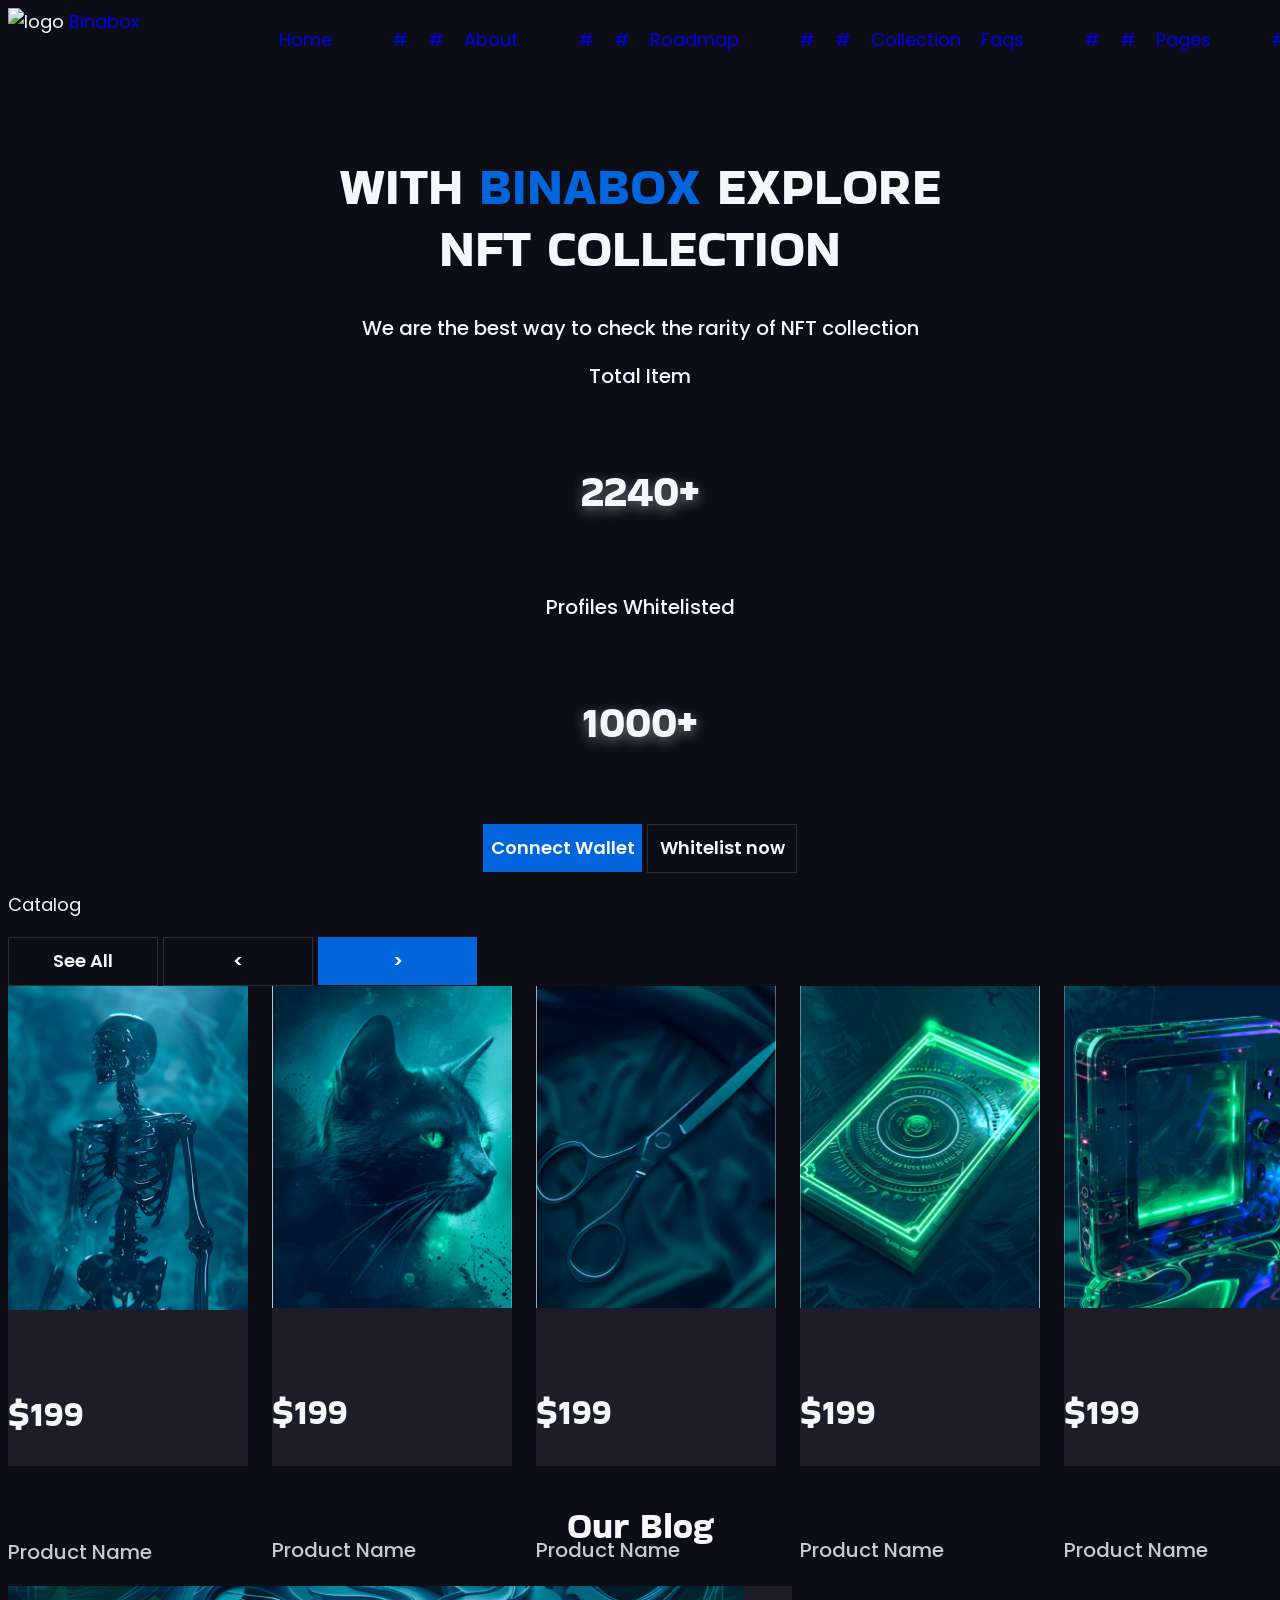
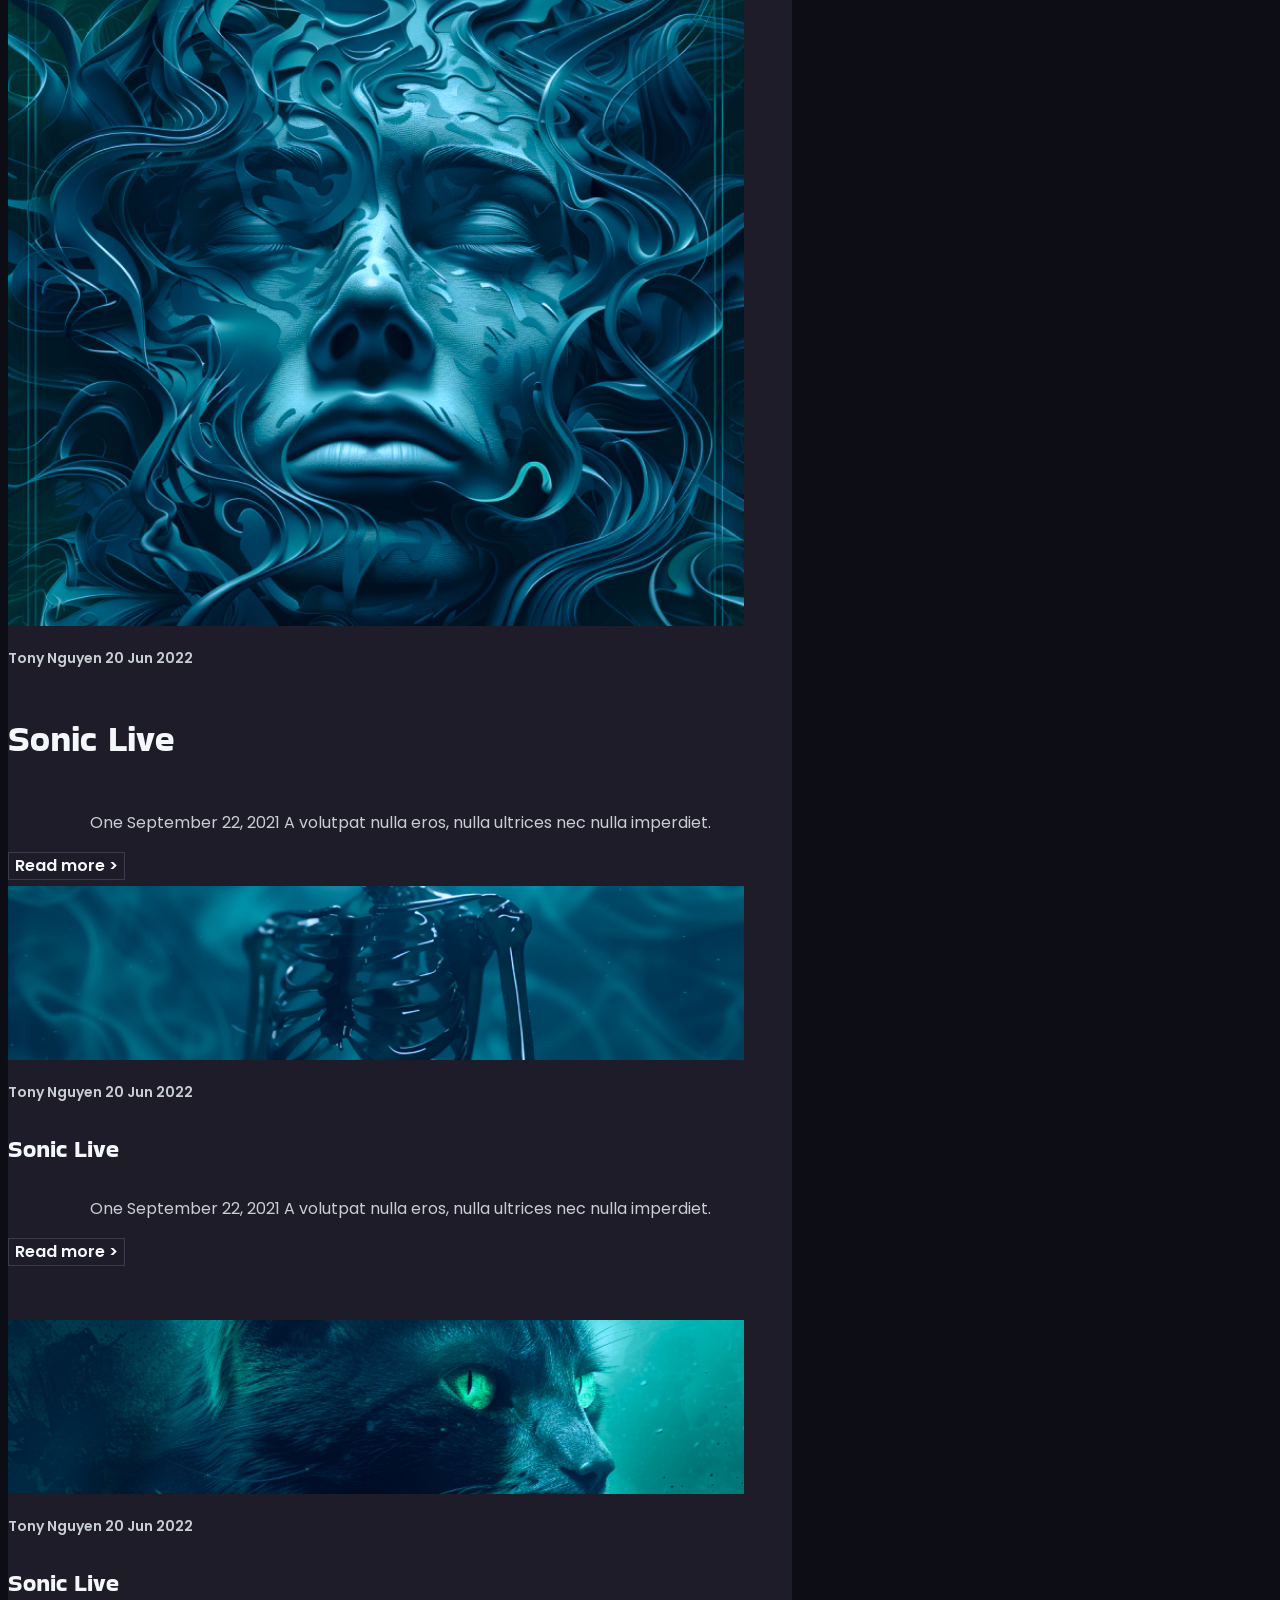
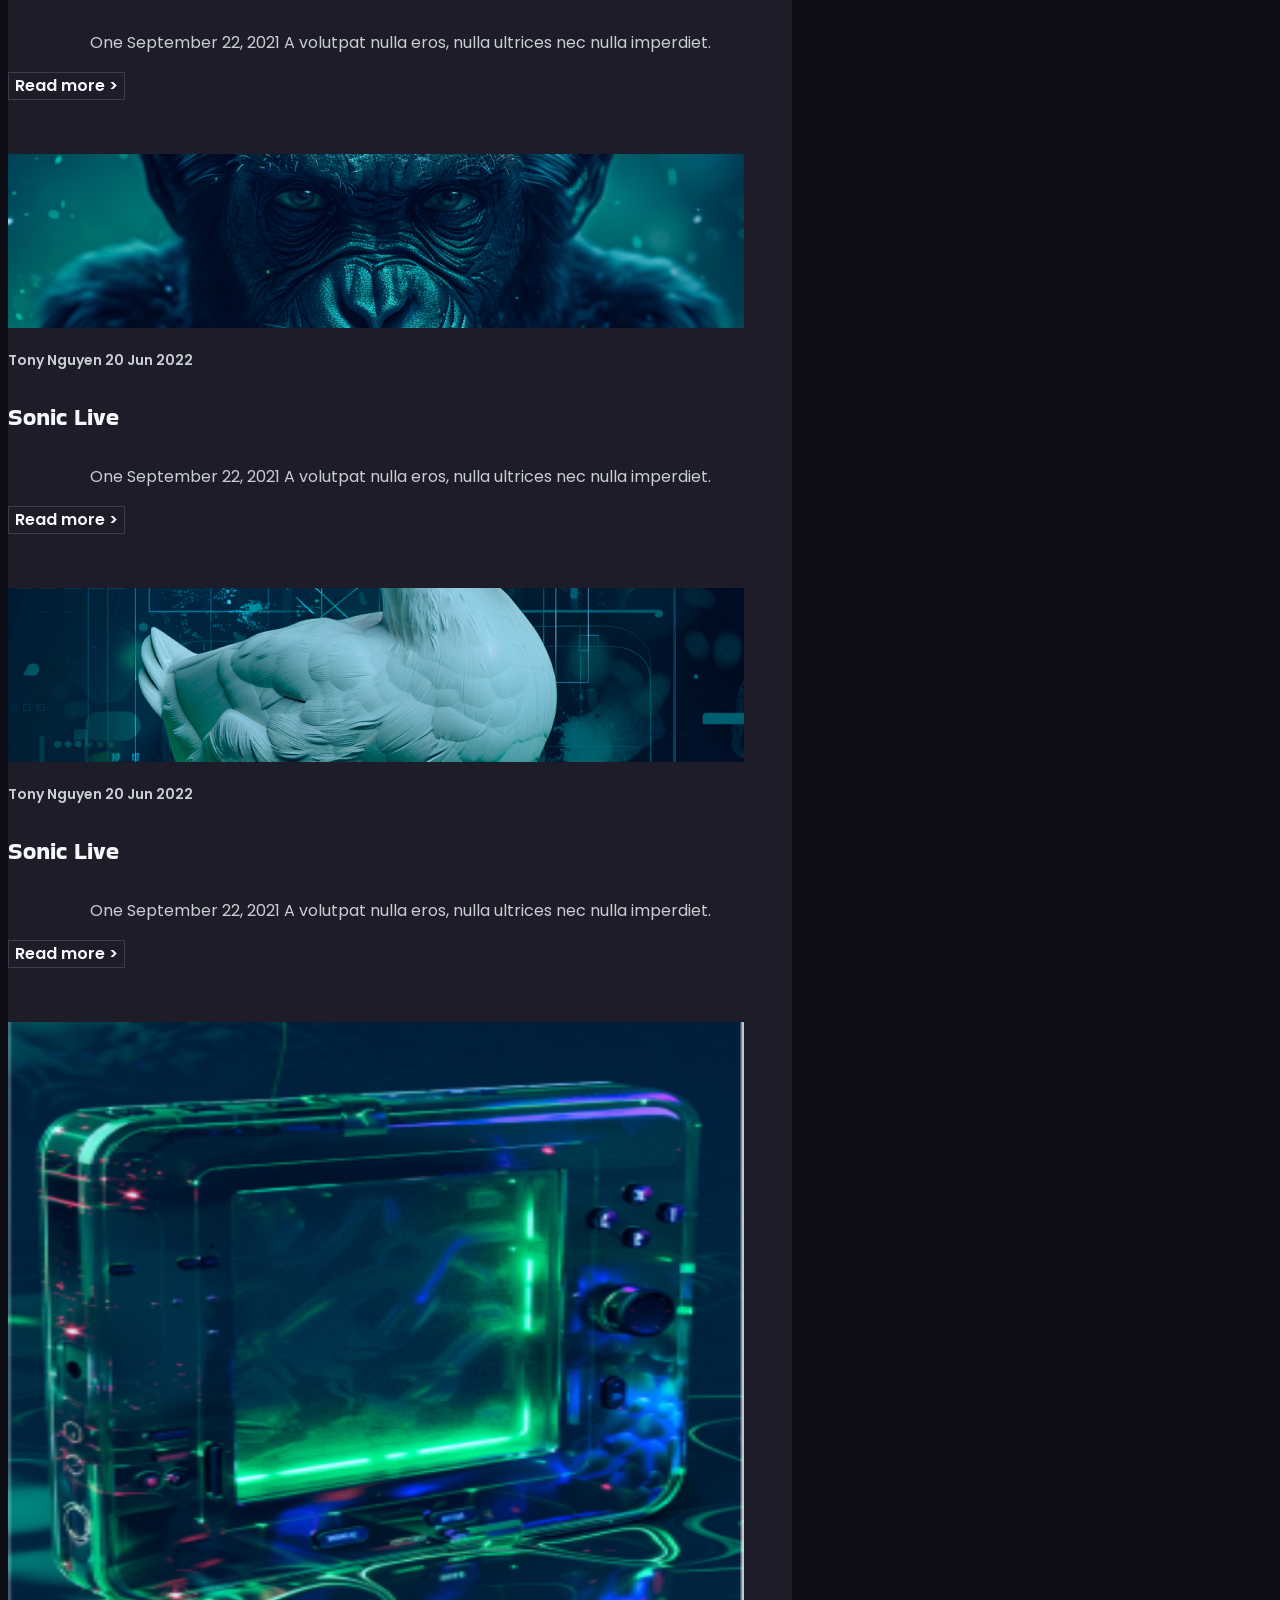
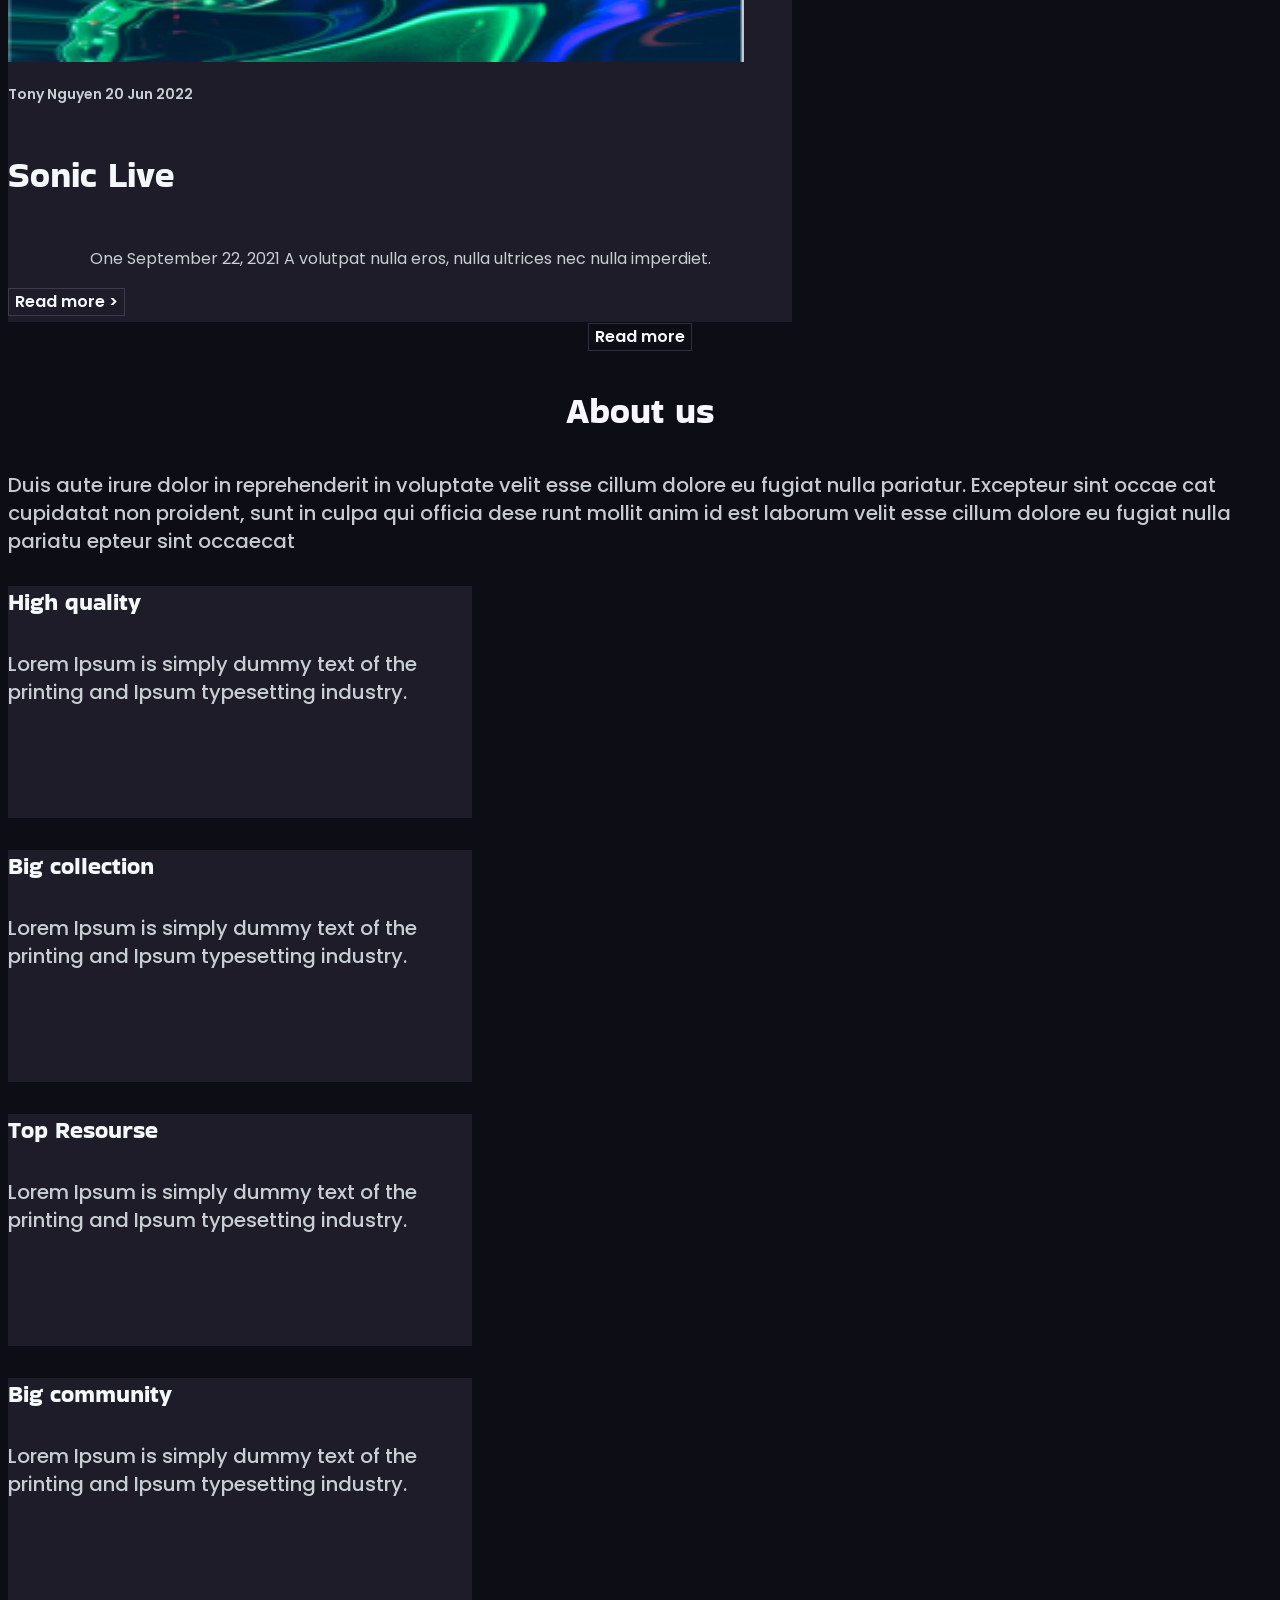
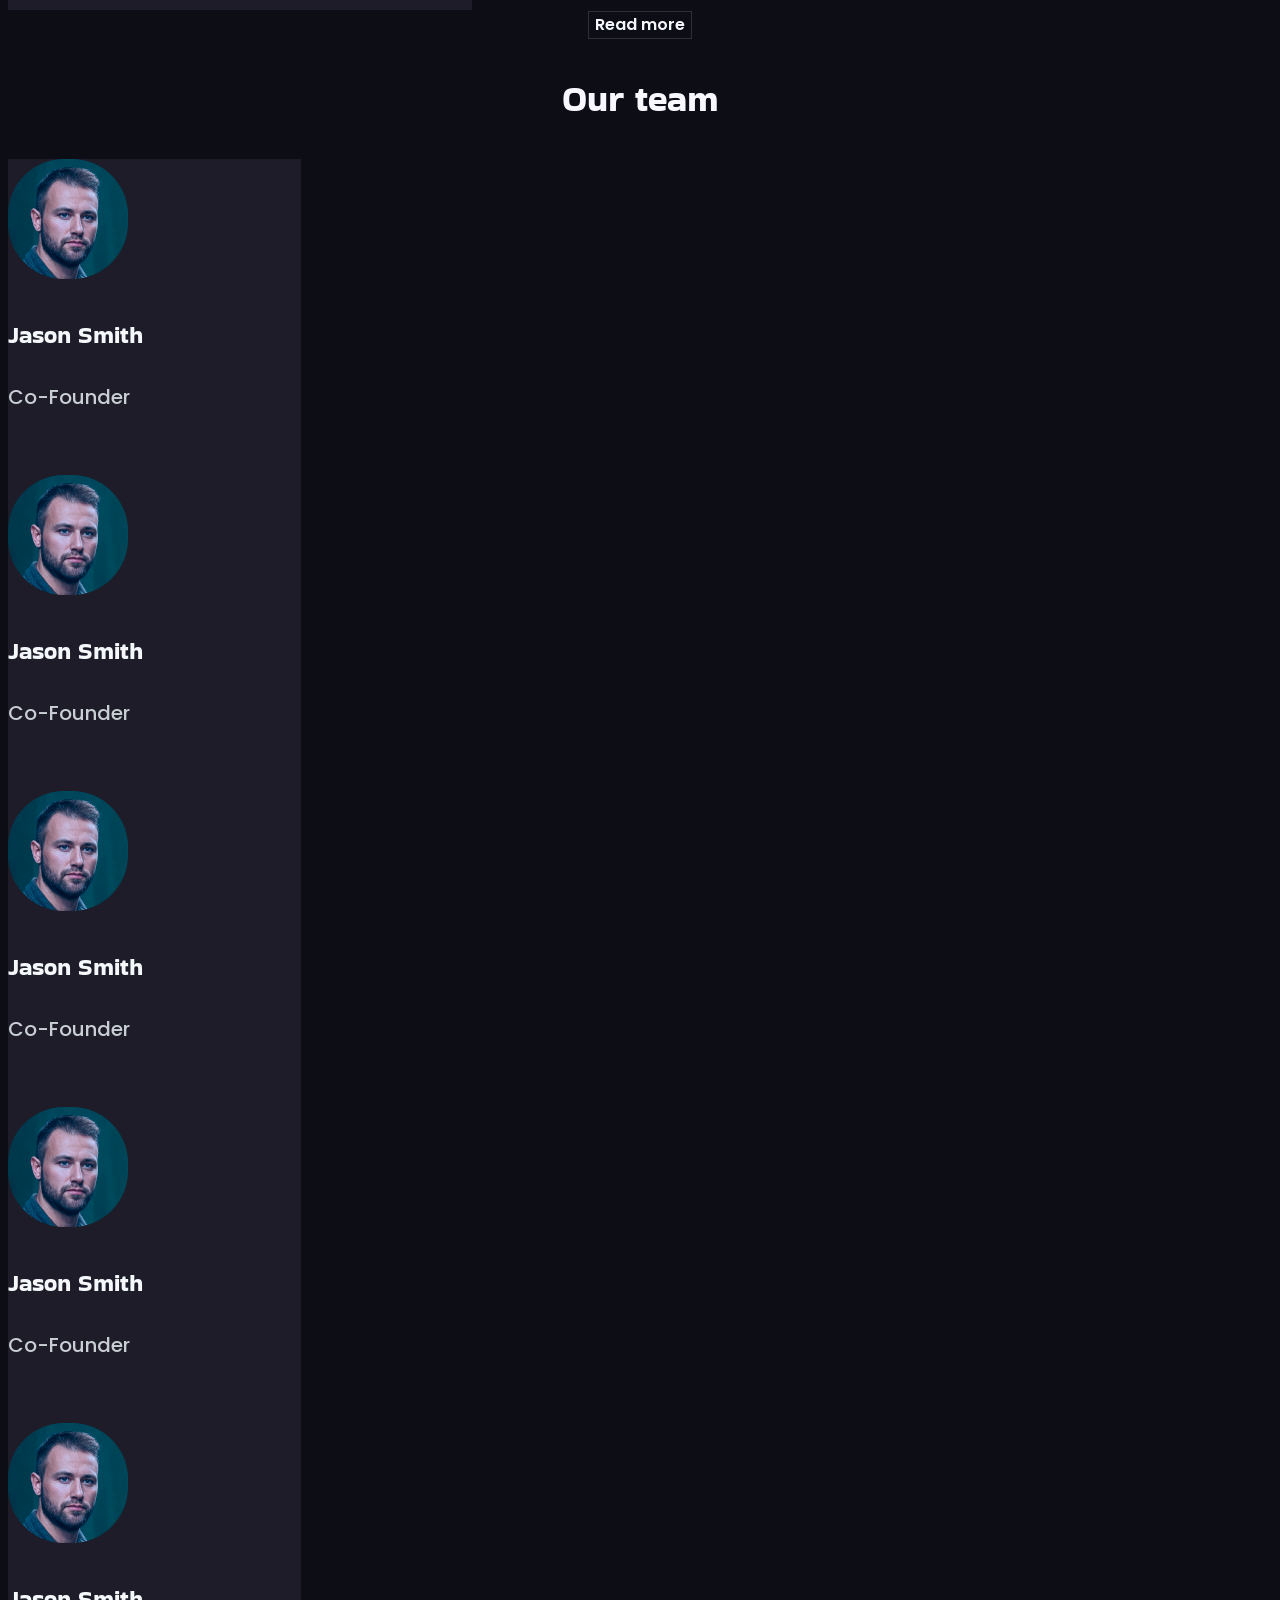
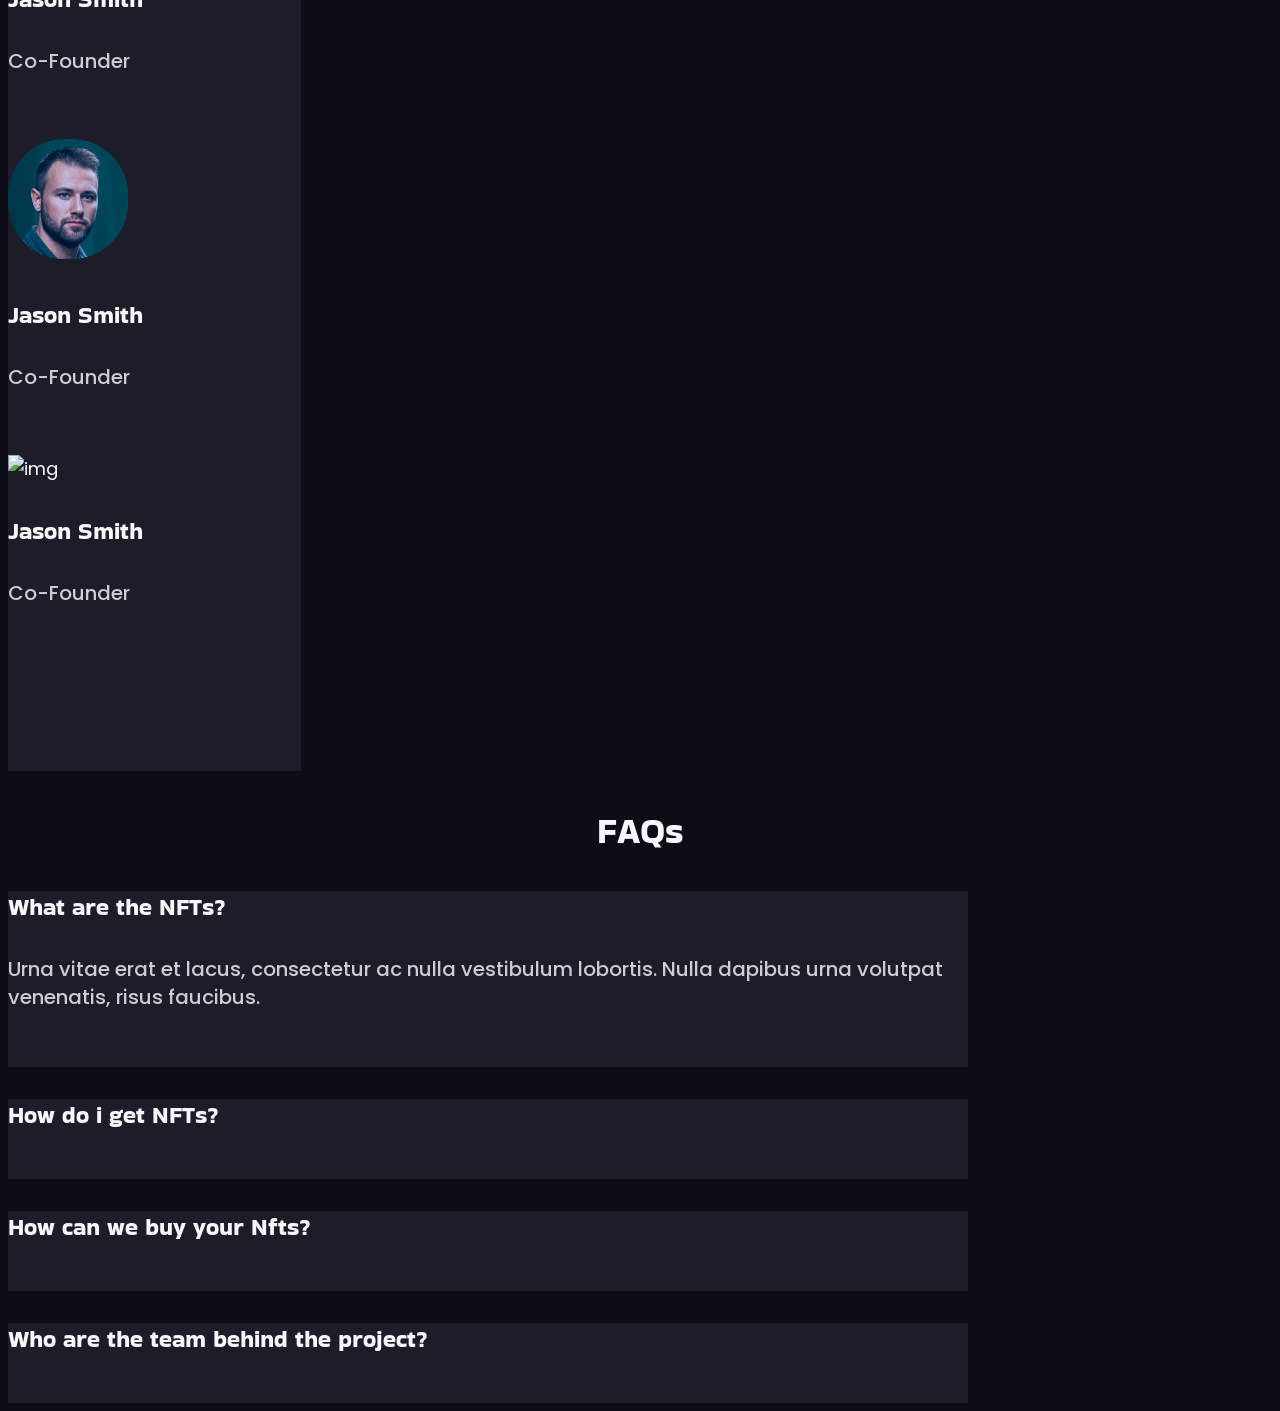
==== commit 07ce7f01: "Merge f0298e1178486ddb5c3f4cf1319a7620f4cdc8f0 into 63fc62156303ff1d4580d2532bbd41a12e87d8d4" ====
--- a/index.html
+++ b/index.html
@@ -1,1030 +1,351 @@
 <!DOCTYPE html>
 <html lang="en">
+
 <head>
-    <meta charset="UTF-8">
-    <title>Binabox</title>
-    <link rel="preconnect" href="https://fonts.googleapis.com">
-    <link rel="preconnect" href="https://fonts.gstatic.com" crossorigin>
-    <link href="https://fonts.googleapis.com/css2?family=Bakbak+One&family=Poppins:wght@400;500;600&display=swap" rel="stylesheet">
-    <link rel="stylesheet" href="normalize.css">
-    <link rel="stylesheet" href="style.css">
+  <meta charset="UTF-8">
+  <meta http-equiv="X-UA-Compatible" content="IE=edge">
+  <meta name="viewport" content="width=device-width, initial-scale=1.0">
+  <link rel="stylesheet" href="mystyle.css">
+  <link rel="preconnect" href="https://fonts.googleapis.com">
+  <link rel="preconnect" href="https://fonts.gstatic.com" crossorigin>
+  <link href="https://fonts.googleapis.com/css2?family=Bakbak+One&family=Poppins:wght@400;500;600&display=swap" rel="stylesheet">
+  <title>Binabox</title>
 </head>
+
 <body>
-    <header class="header">
-        <div class="header__content">
-            <h1 class="logo">
-                <img src="img/logo.svg" width="188" height="44" alt="binabox" >
-            </h1>
-            <nav class="navigation">
-                <ul class="navigation__list">
-                    <li class="navigation__item active">
-                        <a href="#" class="navigation__link">
-                            Home
-                        </a>
-                    </li>
-                    <li class="navigation__item">
-                        <a href="/blog-article.html" class="navigation__link">
-                            Blog
-                        </a>
-                    </li>
-                    <li class="navigation__item">
-                        <a href="/catalog.html" class="navigation__link">
-                            Catalog
-                        </a>
-                    </li>
-                    <li class="navigation__item">
-                        <a href="/contact-us.html" class="navigation__link">
-                            Contact us
-                        </a>
-                    </li>
-                </ul>
-            </nav>
-            <div class="tools">
-                <form class="search">
-                    <button type="submit" class="search__btn">
-                        <svg width="20" height="20" viewBox="0 0 20 20" fill="none" xmlns="http://www.w3.org/2000/svg">
-                            <path d="M19 19L14.65 14.65M17 9C17 13.4183 13.4183 17 9 17C4.58172 17 1 13.4183 1 9C1 4.58172 4.58172 1 9 1C13.4183 1 17 4.58172 17 9Z" stroke="#F5F8FB" stroke-width="2" stroke-linecap="round" stroke-linejoin="round"/>
-                        </svg>
-                        <span class="accessibility">
-                            Search
-                        </span>
-                    </button>
-                    <input type="search" class="search__input" placeholder="Search">
-                </form>
-                <a href="#" class="btn btn--icon-left">
-                    <svg width="24" height="24" viewBox="0 0 24 24" fill="none" xmlns="http://www.w3.org/2000/svg">
-                        <path d="M20.2752 6.02667C18.7615 4.74667 16.945 4.10667 15.0275 4L14.7248 4.32C16.4404 4.74667 17.9541 5.6 19.367 6.77333C17.6514 5.81333 15.7339 5.17333 13.7156 4.96C13.1101 4.85333 12.6055 4.85333 12 4.85333C11.3945 4.85333 10.8899 4.85333 10.2844 4.96C8.26606 5.17333 6.34862 5.81333 4.63303 6.77333C6.04587 5.6 7.55963 4.74667 9.27523 4.32L8.97248 4C7.05505 4.10667 5.23853 4.74667 3.72477 6.02667C2.00917 9.44 1.10092 13.28 1 17.2267C2.51376 18.9333 4.63303 20 6.85321 20C6.85321 20 7.55963 19.1467 8.06422 18.4C6.75229 18.08 5.54128 17.3333 4.73395 16.16C5.44037 16.5867 6.14679 17.0133 6.85321 17.3333C7.76147 17.76 8.66972 17.9733 9.57798 18.1867C10.3853 18.2933 11.1927 18.4 12 18.4C12.8073 18.4 13.6147 18.2933 14.422 18.1867C15.3303 17.9733 16.2385 17.76 17.1468 17.3333C17.8532 17.0133 18.5596 16.5867 19.2661 16.16C18.4587 17.3333 17.2477 18.08 15.9358 18.4C16.4404 19.1467 17.1468 20 17.1468 20C19.367 20 21.4862 18.9333 23 17.2267C22.8991 13.28 21.9908 9.44 20.2752 6.02667ZM8.66972 15.3067C7.66055 15.3067 6.75229 14.3467 6.75229 13.1733C6.75229 12 7.66055 11.04 8.66972 11.04C9.6789 11.04 10.5872 12 10.5872 13.1733C10.5872 14.3467 9.6789 15.3067 8.66972 15.3067ZM15.3303 15.3067C14.3211 15.3067 13.4128 14.3467 13.4128 13.1733C13.4128 12 14.3211 11.04 15.3303 11.04C16.3394 11.04 17.2477 12 17.2477 13.1733C17.2477 14.3467 16.3394 15.3067 15.3303 15.3067Z" fill="#F5F8FB"/>
-                    </svg>
-                    Discord
-                </a>
-                <a href="#" class="btn btn--primary btn--icon-left">
-                    <svg width="24" height="24" viewBox="0 0 24 24" fill="none" xmlns="http://www.w3.org/2000/svg">
-                        <path d="M16.5 14H16.51M3 5V19C3 20.1046 3.89543 21 5 21H19C20.1046 21 21 20.1046 21 19V9C21 7.89543 20.1046 7 19 7L5 7C3.89543 7 3 6.10457 3 5ZM3 5C3 3.89543 3.89543 3 5 3H17M17 14C17 14.2761 16.7761 14.5 16.5 14.5C16.2239 14.5 16 14.2761 16 14C16 13.7239 16.2239 13.5 16.5 13.5C16.7761 13.5 17 13.7239 17 14Z" stroke="#F5F8FB" stroke-width="2" stroke-linecap="round" stroke-linejoin="round"/>
-                    </svg>
-                    Connect
-                </a>
-            </div>
-        </div>   
-    </header>
-    <main class="main">
-        <section class="promo">
-            <div class="promo__content">
-                <div class="promo__info">
-                    <p class="promo__title">
-                    WITH <span class="mark">BINABOX</span> EXPLORE NFT collection
-                    </p>
-                    <p class="promo__subtitle">
-                        We are the best way to check the rarity of NFT collection
-                    </p>
-                    <dl class="definition">
-                        <div class="definition__box">
-                            <dt class="definition__term">2240+</dt>
-                            <dd class="definition__discription">Total Iteam</dd>  
-                        </div>
-                        <div class="definition__box">
-                            <dt class="definition__term">1000+</dt>
-                            <dd class="definition__discription">Profiles whitelisted</dd>  
-                        </div>
-                    </dl>
-                    <div class="promo__buttons">
-                        <a href="#" class="btn btn--primary">Connect walet</a>
-                        <a href="#" class="btn">Whitelist now</a>
-                    </div>
-                </div>
-                <img class="promo__img" src="img/cube.png" width="576" height="576" alt="cube" >
-            </div>
-        </section>
-        <section class="catalog">
-            <div class="catalog__box">
-                <h2 class="catalog__title">
-                    Catalog
-                </h2> 
-                <div class="catalog__buttons">
-                    <a href="#" class="btn">See all</a> 
-                    <button class="btn—prev">
-                        <span class="accessibility">
-                            Prev
-                        </span>
-                    </button>
-                    <button class="btn—next">
-                        <span class="accessibility"> 
-                            Next
-                        </span>
-                    </button>
-                </div>
-            </div>
-            <div class="catalog__list">
-                <article class="catalog__item">
-                    <div class="catalog__image">
-                        <img src="img/catalog1.jpg" width="240" height="324" alt="skeleton">
-                        <span class="catalog__label">
-                            New
-                        </span>
-                    </div>
-                    <b class="catalog__price">
-                        $199
-                    </b>
-                    <strong class="catalog__heading">
-                        Name Product
-                    </strong>
-                </article>
-                <article class="catalog__item">
-                    <div class="catalog__image">
-                        <img src="img/catalog2.jpg" width="240" height="324" alt="cat">
-                        <span class="catalog__label">
-                            New
-                        </span>
-                    </div>
-                    <b class="catalog__price">
-                        $199
-                    </b>
-                    <strong class="catalog__heading">
-                        Name Product
-                    </strong>
-                </article>
-                <article class="catalog__item">
-                    <div class="catalog__image">
-                        <img src="img/catalog3.jpg" width="240" height="324" alt="scissors">
-                        <span class="catalog__label catalog__label--red">
-                            Sold out
-                        </span>
-                    </div>
-                    <b class="catalog__price">
-                        $199
-                    </b>
-                    <strong class="catalog__heading">
-                        Name Product
-                    </strong>
-                </article>
-                <article class="catalog__item">
-                    <div class="catalog__image">
-                        <img src="img/catalog4.jpg" width="240" height="324" alt="cart">
-                        <span class="catalog__label">
-                            New
-                        </span>
-                    </div>
-                    <b class="catalog__price">
-                        $199
-                    </b>
-                    <strong class="catalog__heading">
-                        Name Product
-                    </strong>
-                </article>
-                <article class="catalog__item">
-                    <div class="catalog__image">
-                        <img src="img/catalog5.jpg" width="240" height="324" alt="frame">
-                        <span class="catalog__label">
-                            New
-                        </span>
-                    </div>
-                    <b class="catalog__price">
-                        $199
-                    </b>
-                    <strong class="catalog-item__title">
-                        Name Product
-                    </strong>
-                </article>
-            </div>
-        </section>
-        <section class="blog">
-            <h2 class="section-title">
-                Our blog
-            </h2>
-            <div class="blog__list">
-                <article class="blog__item">
-                    <div class="blog__img">
-                        <span class="blog__label">
-                            NFT
-                        </span> 
-                        <img src="img/blog1.jpg" width="736" height="640" alt="face">
-                    </div>
-                    <div class="blog__info">
-                        <span class="blog__autor">
-                            Tony Nguyen
-                        </span>
-                        <time datetime="2022-06-20">
-                            20 Jun 2022
-                        </time>
-                    </div>
-                    <h3 class="blog__name">
-                        Sonic live
-                    </h3>
-                    <p>
-                        One September 22, 2021 A volutpat nulla eros, nulla ultrices nec nulla imperdiet...
-                    </p>
-                    <div class="blog__button">
-                        <a href="#" class="btn btn--icon-right">
-                            Read more
-                            <img src="img/chevron-right.svg" class="btn__icon" width="24" height="24" alt="chevron right">
-                        </a>
-                    </div>
-                </article>
-                <article class="blog__item">
-                    <div class="blog__img">
-                        <span class="blog__label">
-                            NFT
-                        </span> 
-                        <img src="img/blog2.jpg" width="736" height="174" alt="skeleton">
-                    </div>
-                    <div class="blog__info">
-                        <span class="blog__autor">
-                            Tony Nguyen
-                        </span>
-                        <time datetime="2022-06-20">
-                            20 Jun 2022
-                        </time>
-                    </div>
-                    <h3 class="blog__name">
-                        Sonic live
-                    </h3>
-                    <p>
-                        One September 22, 2021 A volutpat nulla eros, nulla ultrices nec nulla imperdiet...
-                    </p>
-                    <div class="blog__button">
-                        <a href="#" class="btn btn--icon-right">
-                            Read more
-                            <img src="img/chevron-right.svg" class="btn__icon" width="24" height="24" alt="chevron right">
-                        </a>
-                    </div>
-                </article>
-                <article class="blog__item">
-                    <div class="blog__img">
-                        <span class="blog__label">
-                            NFT
-                        </span> 
-                        <img src="img/blog3.jpg" width="736" height="174" alt="cat">
-                    </div>
-                    <div class="blog__info">
-                        <span class="blog__autor">
-                            Tony Nguyen
-                        </span>
-                        <time datetime="2022-06-20">
-                            20 Jun 2022
-                        </time>
-                    </div>
-                    <h3 class="blog__name">
-                        Sonic live
-                    </h3>
-                    <p>
-                        One September 22, 2021 A volutpat nulla eros, nulla ultrices nec nulla imperdiet...
-                    </p>
-                    <div class="blog__button">
-                        <a href="#" class="btn btn--icon-right">
-                            Read more
-                            <img src="img/chevron-right.svg" class="btn__icon" width="24" height="24" alt="chevron right">
-                        </a>
-                    </div>
-                </article>
-                <article class="blog__item">
-                    <div class="blog__img">
-                        <span class="blog__label">
-                            NFT
-                        </span> 
-                        <img src="img/blog4.jpg" width="736" height="174" alt="monkey">
-                    </div>
-                    <div class="blog__info">
-                        <span class="blog__autor">
-                            Tony Nguyen
-                        </span>
-                        <time datetime="2022-06-20">
-                            20 Jun 2022
-                        </time>
-                    </div>
-                    <h3 class="blog__name">
-                        Sonic live
-                    </h3>
-                    <p>
-                        One September 22, 2021 A volutpat nulla eros, nulla ultrices nec nulla imperdiet...
-                    </p>
-                    <div class="blog__button">
-                        <a href="#" class="btn btn--icon-right">
-                            Read more
-                            <img src="img/chevron-right.svg" class="btn__icon" width="24" height="24" alt="chevron right">
-                        </a>
-                    </div>
-                </article>
-                <article class="blog__item">
-                    <div class="blog__img">
-                        <span class="blog__label">
-                            NFT
-                        </span> 
-                        <img src="img/blog5.jpg" width="736" height="174" alt="duck">
-                    </div>
-                    <div class="blog__info">
-                        <span class="blog__autor">
-                            Tony Nguyen
-                        </span>
-                        <time datetime="2022-06-20">
-                            20 Jun 2022
-                        </time>
-                    </div>
-                    <h3 class="blog__name">
-                        Sonic live
-                    </h3>
-                    <p>
-                        One September 22, 2021 A volutpat nulla eros, nulla ultrices nec nulla imperdiet...
-                    </p>
-                    <div class="blog__button">
-                        <a href="#" class="btn btn--icon-right">
-                            Read more
-                            <img src="img/chevron-right.svg" class="btn__icon" width="24" height="24" alt="chevron right">
-                        </a>
-                    </div>
-                </article>
-                <article class="blog__item">
-                    <div class="blog__img">
-                        <span class="blog__label">
-                            NFT
-                        </span> 
-                        <img src="img/blog6.jpg" width="736" height="640" alt="frame">
-                    </div>
-                    <div class="blog__info">
-                        <span class="blog__autor">
-                            Tony Nguyen
-                        </span>
-                        <time datetime="2022-06-20">
-                            20 Jun 2022
-                        </time>
-                    </div>
-                    <h3 class="blog__name">
-                        Sonic live
-                    </h3>
-                    <p>
-                        One September 22, 2021 A volutpat nulla eros, nulla ultrices nec nulla imperdiet...
-                    </p>
-                    <div class="blog__button">
-                        <a href="#" class="btn btn--icon-right">
-                            Read more
-                            <img src="img/chevron-right.svg" class="btn__icon" width="24" height="24" alt="chevron right">
-                        </a>
-                    </div>
-                </article>
-            </div>
-            <div class="align-center">
-                <a href="#" class="btn">
-                    Read more
-                </a>
-            </div>
-        </section>
-        <section class="about">
-            <h2 class="section-title">
-                About us
-            </h2>
-            <p class="about__subtitle">
-                Duis aute irure dolor in reprehenderit in voluptate velit esse cillum dolore eu fugiat nulla pariatur. Excepteur sint occae cat cupidatat non proident, sunt in culpa qui officia dese runt mollit anim id est laborum velit esse cillum dolore eu fugiat nulla pariatu epteur sint occaecat
-            </p>
-            <ol class="about__list">
-                <li class="about__item">
-                    <a href="#" class="about__link">
-                        <h3 class="about__heading">
-                            High quality
-                        </h3>
-                        <p>
-                            Lorem Ipsum is simply dummy text of the printing and Ipsum typesetting industry. 
-                        </p>
-                    </a>
-                </li>
-                <li class="about__item">
-                    <a href="#" class="about__link">
-                        <h3 class="about__heading">
-                            Big collection
-                        </h3>
-                        <p>
-                            Lorem Ipsum is simply dummy text of the printing and Ipsum typesetting industry. 
-                        </p>
-                    </a>
-                </li>
-                <li class="about__item">
-                    <a href="#" class="about__link">
-                        <h3 class="about__heading">
-                            Top Resourse
-                        </h3>
-                        <p>
-                            Lorem Ipsum is simply dummy text of the printing and Ipsum typesetting industry. 
-                        </p>
-                    </a>
-                </li>
-                <li class="about__item">
-                    <a href="#" class="about__link">
-                        <h3 class="about__heading">
-                            Big community
-                        </h3>
-                        <p>
-                            Lorem Ipsum is simply dummy text of the printing and Ipsum typesetting industry. 
-                        </p>
-                    </a>
-                </li>
-            </ol>
-            <div class="align-center">
-                <a href="#" class="btn">
-                    Read more
-                </a>
-            </div>
-        </section>
-        <section class="team">
-            <h2 class="section-title">
-                Our team
-            </h2>
-            <div class="team__list">
-                <div class="team__item">
-                    <img src="img/person1.jpg" width="120" height="120" alt="person">
-                    <strong class="team__name">
-                        Jason Smith
-                    </strong>
-                    <p class="team__position">
-                        Co - Founder
-                    </p>
-                    <ul class="social-networks">
-                        <li>
-                            <a href="#">
-                                <svg width="41" height="40" viewBox="0 0 41 40" fill="none" xmlns="http://www.w3.org/2000/svg">
-                                    <path d="M27.8106 14.1801C28.6677 13.6439 29.309 12.7996 29.6148 11.8049C28.8094 12.3049 27.9283 12.6572 27.0094 12.8464C25.7355 11.4362 23.717 11.093 22.082 12.0086C20.4469 12.9242 19.6 14.8719 20.0145 16.7633C16.7155 16.59 13.6419 14.9594 11.5586 12.2771C10.4714 14.2395 11.027 16.7481 12.8283 18.01C12.1769 17.9881 11.54 17.8035 10.9706 17.4717C10.9706 17.4897 10.9706 17.5077 10.9706 17.5257C10.971 19.5699 12.3478 21.3307 14.2625 21.7358C13.6583 21.9079 13.0245 21.9332 12.4095 21.8099C12.948 23.558 14.4877 24.7556 16.2426 24.7914C14.7892 25.9851 12.9942 26.6325 11.1465 26.6293C10.819 26.6298 10.4918 26.6101 10.1665 26.5703C12.0428 27.8319 14.2265 28.5016 16.4568 28.4992C19.5596 28.5215 22.5415 27.2415 24.7355 24.9455C26.9295 22.6494 28.1525 19.529 28.1309 16.2821C28.1309 16.096 28.1268 15.9109 28.1185 15.7268C28.9221 15.1191 29.6156 14.3663 30.1665 13.5037C29.4179 13.851 28.6238 14.0789 27.8106 14.1801Z" fill="#F5F8FB"/>
-                                </svg>
-                                <span class="accessibility">
-                                    twitter
-                                </span>
-                            </a>
-                        </li>
-                        <li>
-                            <a href="#">
-                                <svg width="41" height="40" viewBox="0 0 41 40" fill="none" xmlns="http://www.w3.org/2000/svg">
-                                    <path d="M10.1678 20.0612C10.169 25.0108 13.7462 29.2253 18.6048 30.001V22.9689H16.0678V20.0612H18.6078V17.8476C18.4943 16.7987 18.8504 15.7534 19.5795 14.9951C20.3086 14.2368 21.3352 13.8441 22.3808 13.9236C23.1314 13.9358 23.88 14.0031 24.6208 14.1248V16.599H23.3568C22.9217 16.5416 22.4842 16.6862 22.1676 16.992C21.851 17.2979 21.6896 17.7318 21.7288 18.1716V20.0612H24.4998L24.0568 22.97H21.7288V30.001C26.9833 29.1655 30.6679 24.3371 30.1134 19.0138C29.5588 13.6905 24.9591 9.73591 19.6467 10.0149C14.3342 10.2938 10.1687 14.7087 10.1678 20.0612Z" fill="#F5F8FB"/>
-                                </svg>
-                                <span class="accessibility">
-                                    facebook
-                                </span>
-                            </a>
-                        </li>
-                        <li>
-                            <a href="#">
-                                <svg width="41" height="40" viewBox="0 0 41 40" fill="none" xmlns="http://www.w3.org/2000/svg">
-                                    <path d="M31.7134 10.4227C31.304 10.1145 30.661 10.0704 29.9962 10.3074H29.9951C29.2958 10.5565 10.202 17.8277 9.42471 18.1247C9.28333 18.1684 8.04862 18.5774 8.1758 19.4885C8.28934 20.3099 9.28169 20.6501 9.40287 20.6893L14.2571 22.165C14.5792 23.1168 15.7664 26.6283 16.029 27.3785C16.1927 27.8462 16.4596 28.4607 16.9274 28.5871C17.3379 28.7277 17.7462 28.5993 18.0104 28.4151L20.9782 25.9712L25.7691 29.2884L25.8832 29.349C26.2085 29.4769 26.5202 29.5409 26.8177 29.5409C27.0475 29.5409 27.268 29.5026 27.4787 29.426C28.1965 29.1643 28.4836 28.5571 28.5136 28.4883L32.0922 11.974C32.3106 11.092 32.0071 10.6432 31.7134 10.4227ZM18.5382 22.7553L16.9007 26.6322L15.2631 21.786L27.8177 13.5475L18.5382 22.7553Z" fill="#F5F8FB"/>
-                                </svg>
-                                <span class="accessibility">
-                                    telegram
-                                </span>
-                            </a>
-                        </li>
-                        <li>
-                            <a href="#">
-                                <svg width="41" height="40" viewBox="0 0 41 40" fill="none" xmlns="http://www.w3.org/2000/svg">
-                                    <path d="M28.0308 10.769H12.2988C11.5452 10.769 10.9359 11.364 10.9359 12.0996V27.8965C10.9359 28.632 11.5452 29.2306 12.2988 29.2306H28.0308C28.7844 29.2306 29.3974 28.632 29.3974 27.9001V12.0996C29.3974 11.364 28.7844 10.769 28.0308 10.769ZM16.413 26.501H13.6726V17.6885H16.413V26.501ZM15.0428 16.4878C14.163 16.4878 13.4527 15.7775 13.4527 14.9013C13.4527 14.0251 14.163 13.3147 15.0428 13.3147C15.919 13.3147 16.6294 14.0251 16.6294 14.9013C16.6294 15.7739 15.919 16.4878 15.0428 16.4878ZM26.6678 26.501H23.931V22.2174C23.931 21.1969 23.913 19.8808 22.5068 19.8808C21.0825 19.8808 20.8661 20.995 20.8661 22.1452V26.501H18.133V17.6885H20.758V18.8928H20.794C21.1582 18.2005 22.0524 17.4686 23.383 17.4686C26.1558 17.4686 26.6678 19.2931 26.6678 21.6657V26.501Z" fill="#F5F8FB"/>
-                                </svg>
-                                <span class="accessibility">
-                                    linkedin
-                                </span>
-                            </a>
-                        </li>
-                        <li>
-                            <a href="#">
-                                <svg width="41" height="40" viewBox="0 0 41 40" fill="none" xmlns="http://www.w3.org/2000/svg">
-                                    <path fill-rule="evenodd" clip-rule="evenodd" d="M16.5277 10.8244C17.5121 10.7791 17.8259 10.769 20.3333 10.769C22.8407 10.769 23.1546 10.78 24.1381 10.8244C25.1216 10.8689 25.7929 11.0258 26.3803 11.2532C26.9954 11.4857 27.5535 11.849 28.015 12.319C28.4849 12.7797 28.8474 13.3369 29.079 13.9528C29.3073 14.5402 29.4634 15.2116 29.5087 16.1934C29.554 17.1794 29.5641 17.4932 29.5641 19.9998C29.5641 22.5072 29.5532 22.8211 29.5087 23.8054C29.4642 24.7872 29.3073 25.4586 29.079 26.046C28.8474 26.662 28.4843 27.2201 28.015 27.6815C27.5535 28.1514 26.9954 28.5139 26.3803 28.7456C25.7929 28.9738 25.1216 29.1299 24.1397 29.1752C23.1546 29.2205 22.8407 29.2306 20.3333 29.2306C17.8259 29.2306 17.5121 29.2197 16.5277 29.1752C15.5459 29.1307 14.8746 28.9738 14.2872 28.7456C13.6711 28.5139 13.113 28.1508 12.6516 27.6815C12.182 27.2205 11.8186 26.6627 11.5867 26.0468C11.3593 25.4594 11.2032 24.7881 11.1579 23.8062C11.1126 22.8202 11.1025 22.5064 11.1025 19.9998C11.1025 17.4924 11.1134 17.1786 11.1579 16.1951C11.2024 15.2116 11.3593 14.5402 11.5867 13.9528C11.8189 13.3369 12.1826 12.7791 12.6525 12.3181C13.1132 11.8486 13.6708 11.4852 14.2863 11.2532C14.8737 11.0258 15.5451 10.8697 16.5269 10.8244H16.5277ZM24.0634 12.486C23.09 12.4415 22.7979 12.4323 20.3333 12.4323C17.8687 12.4323 17.5767 12.4415 16.6032 12.486C15.7028 12.5271 15.2144 12.6773 14.8888 12.804C14.4583 12.9718 14.1504 13.1707 13.8273 13.4938C13.521 13.7917 13.2853 14.1545 13.1375 14.5553C13.0108 14.8809 12.8606 15.3693 12.8195 16.2697C12.775 17.2432 12.7658 17.5352 12.7658 19.9998C12.7658 22.4644 12.775 22.7565 12.8195 23.7299C12.8606 24.6303 13.0108 25.1187 13.1375 25.4443C13.2852 25.8446 13.521 26.2079 13.8273 26.5058C14.1252 26.8121 14.4886 27.0479 14.8888 27.1956C15.2144 27.3223 15.7028 27.4725 16.6032 27.5137C17.5767 27.5581 17.8679 27.5674 20.3333 27.5674C22.7988 27.5674 23.09 27.5581 24.0634 27.5137C24.9638 27.4725 25.4522 27.3223 25.7778 27.1956C26.2083 27.0278 26.5162 26.8289 26.8393 26.5058C27.1456 26.2079 27.3814 25.8446 27.5291 25.4443C27.6558 25.1187 27.806 24.6303 27.8472 23.7299C27.8916 22.7565 27.9009 22.4644 27.9009 19.9998C27.9009 17.5352 27.8916 17.2432 27.8472 16.2697C27.806 15.3693 27.6558 14.8809 27.5291 14.5553C27.3613 14.1248 27.1624 13.8169 26.8393 13.4938C26.5414 13.1876 26.1787 12.9519 25.7778 12.804C25.4522 12.6773 24.9638 12.5271 24.0634 12.486ZM19.1543 22.8454C19.8127 23.1195 20.5459 23.1565 21.2286 22.9501C21.9113 22.7436 22.5012 22.3066 22.8975 21.7136C23.2937 21.1206 23.4718 20.4084 23.4013 19.6986C23.3308 18.9889 23.0161 18.3257 22.5109 17.8222C22.1889 17.5004 21.7995 17.2539 21.3708 17.1006C20.9421 16.9474 20.4847 16.891 20.0316 16.9357C19.5785 16.9804 19.141 17.125 18.7505 17.3591C18.36 17.5932 18.0262 17.9109 17.7733 18.2895C17.5203 18.668 17.3544 19.098 17.2876 19.5483C17.2207 19.9987 17.2546 20.4582 17.3866 20.894C17.5187 21.3297 17.7457 21.7307 18.0514 22.0681C18.3571 22.4055 18.7337 22.671 19.1543 22.8454ZM16.9783 16.6448C17.4189 16.2043 17.942 15.8548 18.5176 15.6163C19.0933 15.3779 19.7102 15.2552 20.3333 15.2552C20.9564 15.2552 21.5734 15.3779 22.149 15.6163C22.7247 15.8548 23.2477 16.2043 23.6883 16.6448C24.1289 17.0854 24.4783 17.6085 24.7168 18.1841C24.9552 18.7598 25.0779 19.3767 25.0779 19.9998C25.0779 20.6229 24.9552 21.2399 24.7168 21.8155C24.4783 22.3912 24.1289 22.9142 23.6883 23.3548C22.7985 24.2446 21.5917 24.7445 20.3333 24.7445C19.075 24.7445 17.8681 24.2446 16.9783 23.3548C16.0886 22.465 15.5887 21.2582 15.5887 19.9998C15.5887 18.7415 16.0886 17.5346 16.9783 16.6448ZM26.1302 15.9618C26.2394 15.8588 26.3268 15.7349 26.3873 15.5976C26.4477 15.4602 26.48 15.3121 26.4822 15.162C26.4844 15.0119 26.4564 14.8629 26.4 14.7238C26.3436 14.5848 26.2598 14.4584 26.1537 14.3523C26.0476 14.2462 25.9212 14.1624 25.7821 14.106C25.6431 14.0496 25.4941 14.0216 25.344 14.0238C25.1939 14.026 25.0458 14.0583 24.9084 14.1187C24.7711 14.1792 24.6472 14.2666 24.5442 14.3758C24.3439 14.5881 24.2343 14.8701 24.2385 15.162C24.2428 15.4539 24.3606 15.7326 24.567 15.939C24.7734 16.1454 25.0521 16.2632 25.344 16.2675C25.6359 16.2717 25.9179 16.1621 26.1302 15.9618Z" fill="#F5F8FB"/>
-                                </svg>
-                                <span class="accessibility">
-                                    instagram
-                                </span>
-                            </a>
-                        </li>
-                    </ul>
-                </div>
-                <div class="team__item">
-                    <img src="img/person2.jpg" width="120" height="120" alt="person">
-                    <strong class="team__name">
-                        Jason Smith
-                    </strong>
-                    <p class="team__position">
-                        Co - Founder
-                    </p>
-                    <ul class="social-networks">
-                        <li>
-                            <a href="#">
-                                <svg width="41" height="40" viewBox="0 0 41 40" fill="none" xmlns="http://www.w3.org/2000/svg">
-                                    <path d="M27.8106 14.1801C28.6677 13.6439 29.309 12.7996 29.6148 11.8049C28.8094 12.3049 27.9283 12.6572 27.0094 12.8464C25.7355 11.4362 23.717 11.093 22.082 12.0086C20.4469 12.9242 19.6 14.8719 20.0145 16.7633C16.7155 16.59 13.6419 14.9594 11.5586 12.2771C10.4714 14.2395 11.027 16.7481 12.8283 18.01C12.1769 17.9881 11.54 17.8035 10.9706 17.4717C10.9706 17.4897 10.9706 17.5077 10.9706 17.5257C10.971 19.5699 12.3478 21.3307 14.2625 21.7358C13.6583 21.9079 13.0245 21.9332 12.4095 21.8099C12.948 23.558 14.4877 24.7556 16.2426 24.7914C14.7892 25.9851 12.9942 26.6325 11.1465 26.6293C10.819 26.6298 10.4918 26.6101 10.1665 26.5703C12.0428 27.8319 14.2265 28.5016 16.4568 28.4992C19.5596 28.5215 22.5415 27.2415 24.7355 24.9455C26.9295 22.6494 28.1525 19.529 28.1309 16.2821C28.1309 16.096 28.1268 15.9109 28.1185 15.7268C28.9221 15.1191 29.6156 14.3663 30.1665 13.5037C29.4179 13.851 28.6238 14.0789 27.8106 14.1801Z" fill="#F5F8FB"/>
-                                </svg>
-                                <span class="accessibility">
-                                    twitter
-                                </span>
-                            </a>
-                        </li>
-                        <li>
-                            <a href="#">
-                                <svg width="41" height="40" viewBox="0 0 41 40" fill="none" xmlns="http://www.w3.org/2000/svg">
-                                    <path d="M10.1678 20.0612C10.169 25.0108 13.7462 29.2253 18.6048 30.001V22.9689H16.0678V20.0612H18.6078V17.8476C18.4943 16.7987 18.8504 15.7534 19.5795 14.9951C20.3086 14.2368 21.3352 13.8441 22.3808 13.9236C23.1314 13.9358 23.88 14.0031 24.6208 14.1248V16.599H23.3568C22.9217 16.5416 22.4842 16.6862 22.1676 16.992C21.851 17.2979 21.6896 17.7318 21.7288 18.1716V20.0612H24.4998L24.0568 22.97H21.7288V30.001C26.9833 29.1655 30.6679 24.3371 30.1134 19.0138C29.5588 13.6905 24.9591 9.73591 19.6467 10.0149C14.3342 10.2938 10.1687 14.7087 10.1678 20.0612Z" fill="#F5F8FB"/>
-                                </svg>
-                                <span class="accessibility">
-                                    facebook
-                                </span>
-                            </a>
-                        </li>
-                        <li>
-                            <a href="#">
-                                <svg width="41" height="40" viewBox="0 0 41 40" fill="none" xmlns="http://www.w3.org/2000/svg">
-                                    <path d="M31.7134 10.4227C31.304 10.1145 30.661 10.0704 29.9962 10.3074H29.9951C29.2958 10.5565 10.202 17.8277 9.42471 18.1247C9.28333 18.1684 8.04862 18.5774 8.1758 19.4885C8.28934 20.3099 9.28169 20.6501 9.40287 20.6893L14.2571 22.165C14.5792 23.1168 15.7664 26.6283 16.029 27.3785C16.1927 27.8462 16.4596 28.4607 16.9274 28.5871C17.3379 28.7277 17.7462 28.5993 18.0104 28.4151L20.9782 25.9712L25.7691 29.2884L25.8832 29.349C26.2085 29.4769 26.5202 29.5409 26.8177 29.5409C27.0475 29.5409 27.268 29.5026 27.4787 29.426C28.1965 29.1643 28.4836 28.5571 28.5136 28.4883L32.0922 11.974C32.3106 11.092 32.0071 10.6432 31.7134 10.4227ZM18.5382 22.7553L16.9007 26.6322L15.2631 21.786L27.8177 13.5475L18.5382 22.7553Z" fill="#F5F8FB"/>
-                                </svg>
-                                <span class="accessibility">
-                                    telegram
-                                </span>
-                            </a>
-                        </li>
-                        <li>
-                            <a href="#">
-                                <svg width="41" height="40" viewBox="0 0 41 40" fill="none" xmlns="http://www.w3.org/2000/svg">
-                                    <path d="M28.0308 10.769H12.2988C11.5452 10.769 10.9359 11.364 10.9359 12.0996V27.8965C10.9359 28.632 11.5452 29.2306 12.2988 29.2306H28.0308C28.7844 29.2306 29.3974 28.632 29.3974 27.9001V12.0996C29.3974 11.364 28.7844 10.769 28.0308 10.769ZM16.413 26.501H13.6726V17.6885H16.413V26.501ZM15.0428 16.4878C14.163 16.4878 13.4527 15.7775 13.4527 14.9013C13.4527 14.0251 14.163 13.3147 15.0428 13.3147C15.919 13.3147 16.6294 14.0251 16.6294 14.9013C16.6294 15.7739 15.919 16.4878 15.0428 16.4878ZM26.6678 26.501H23.931V22.2174C23.931 21.1969 23.913 19.8808 22.5068 19.8808C21.0825 19.8808 20.8661 20.995 20.8661 22.1452V26.501H18.133V17.6885H20.758V18.8928H20.794C21.1582 18.2005 22.0524 17.4686 23.383 17.4686C26.1558 17.4686 26.6678 19.2931 26.6678 21.6657V26.501Z" fill="#F5F8FB"/>
-                                </svg>
-                                <span class="accessibility">
-                                    linkedin
-                                </span>
-                            </a>
-                        </li>
-                        <li>
-                            <a href="#">
-                                <svg width="41" height="40" viewBox="0 0 41 40" fill="none" xmlns="http://www.w3.org/2000/svg">
-                                    <path fill-rule="evenodd" clip-rule="evenodd" d="M16.5277 10.8244C17.5121 10.7791 17.8259 10.769 20.3333 10.769C22.8407 10.769 23.1546 10.78 24.1381 10.8244C25.1216 10.8689 25.7929 11.0258 26.3803 11.2532C26.9954 11.4857 27.5535 11.849 28.015 12.319C28.4849 12.7797 28.8474 13.3369 29.079 13.9528C29.3073 14.5402 29.4634 15.2116 29.5087 16.1934C29.554 17.1794 29.5641 17.4932 29.5641 19.9998C29.5641 22.5072 29.5532 22.8211 29.5087 23.8054C29.4642 24.7872 29.3073 25.4586 29.079 26.046C28.8474 26.662 28.4843 27.2201 28.015 27.6815C27.5535 28.1514 26.9954 28.5139 26.3803 28.7456C25.7929 28.9738 25.1216 29.1299 24.1397 29.1752C23.1546 29.2205 22.8407 29.2306 20.3333 29.2306C17.8259 29.2306 17.5121 29.2197 16.5277 29.1752C15.5459 29.1307 14.8746 28.9738 14.2872 28.7456C13.6711 28.5139 13.113 28.1508 12.6516 27.6815C12.182 27.2205 11.8186 26.6627 11.5867 26.0468C11.3593 25.4594 11.2032 24.7881 11.1579 23.8062C11.1126 22.8202 11.1025 22.5064 11.1025 19.9998C11.1025 17.4924 11.1134 17.1786 11.1579 16.1951C11.2024 15.2116 11.3593 14.5402 11.5867 13.9528C11.8189 13.3369 12.1826 12.7791 12.6525 12.3181C13.1132 11.8486 13.6708 11.4852 14.2863 11.2532C14.8737 11.0258 15.5451 10.8697 16.5269 10.8244H16.5277ZM24.0634 12.486C23.09 12.4415 22.7979 12.4323 20.3333 12.4323C17.8687 12.4323 17.5767 12.4415 16.6032 12.486C15.7028 12.5271 15.2144 12.6773 14.8888 12.804C14.4583 12.9718 14.1504 13.1707 13.8273 13.4938C13.521 13.7917 13.2853 14.1545 13.1375 14.5553C13.0108 14.8809 12.8606 15.3693 12.8195 16.2697C12.775 17.2432 12.7658 17.5352 12.7658 19.9998C12.7658 22.4644 12.775 22.7565 12.8195 23.7299C12.8606 24.6303 13.0108 25.1187 13.1375 25.4443C13.2852 25.8446 13.521 26.2079 13.8273 26.5058C14.1252 26.8121 14.4886 27.0479 14.8888 27.1956C15.2144 27.3223 15.7028 27.4725 16.6032 27.5137C17.5767 27.5581 17.8679 27.5674 20.3333 27.5674C22.7988 27.5674 23.09 27.5581 24.0634 27.5137C24.9638 27.4725 25.4522 27.3223 25.7778 27.1956C26.2083 27.0278 26.5162 26.8289 26.8393 26.5058C27.1456 26.2079 27.3814 25.8446 27.5291 25.4443C27.6558 25.1187 27.806 24.6303 27.8472 23.7299C27.8916 22.7565 27.9009 22.4644 27.9009 19.9998C27.9009 17.5352 27.8916 17.2432 27.8472 16.2697C27.806 15.3693 27.6558 14.8809 27.5291 14.5553C27.3613 14.1248 27.1624 13.8169 26.8393 13.4938C26.5414 13.1876 26.1787 12.9519 25.7778 12.804C25.4522 12.6773 24.9638 12.5271 24.0634 12.486ZM19.1543 22.8454C19.8127 23.1195 20.5459 23.1565 21.2286 22.9501C21.9113 22.7436 22.5012 22.3066 22.8975 21.7136C23.2937 21.1206 23.4718 20.4084 23.4013 19.6986C23.3308 18.9889 23.0161 18.3257 22.5109 17.8222C22.1889 17.5004 21.7995 17.2539 21.3708 17.1006C20.9421 16.9474 20.4847 16.891 20.0316 16.9357C19.5785 16.9804 19.141 17.125 18.7505 17.3591C18.36 17.5932 18.0262 17.9109 17.7733 18.2895C17.5203 18.668 17.3544 19.098 17.2876 19.5483C17.2207 19.9987 17.2546 20.4582 17.3866 20.894C17.5187 21.3297 17.7457 21.7307 18.0514 22.0681C18.3571 22.4055 18.7337 22.671 19.1543 22.8454ZM16.9783 16.6448C17.4189 16.2043 17.942 15.8548 18.5176 15.6163C19.0933 15.3779 19.7102 15.2552 20.3333 15.2552C20.9564 15.2552 21.5734 15.3779 22.149 15.6163C22.7247 15.8548 23.2477 16.2043 23.6883 16.6448C24.1289 17.0854 24.4783 17.6085 24.7168 18.1841C24.9552 18.7598 25.0779 19.3767 25.0779 19.9998C25.0779 20.6229 24.9552 21.2399 24.7168 21.8155C24.4783 22.3912 24.1289 22.9142 23.6883 23.3548C22.7985 24.2446 21.5917 24.7445 20.3333 24.7445C19.075 24.7445 17.8681 24.2446 16.9783 23.3548C16.0886 22.465 15.5887 21.2582 15.5887 19.9998C15.5887 18.7415 16.0886 17.5346 16.9783 16.6448ZM26.1302 15.9618C26.2394 15.8588 26.3268 15.7349 26.3873 15.5976C26.4477 15.4602 26.48 15.3121 26.4822 15.162C26.4844 15.0119 26.4564 14.8629 26.4 14.7238C26.3436 14.5848 26.2598 14.4584 26.1537 14.3523C26.0476 14.2462 25.9212 14.1624 25.7821 14.106C25.6431 14.0496 25.4941 14.0216 25.344 14.0238C25.1939 14.026 25.0458 14.0583 24.9084 14.1187C24.7711 14.1792 24.6472 14.2666 24.5442 14.3758C24.3439 14.5881 24.2343 14.8701 24.2385 15.162C24.2428 15.4539 24.3606 15.7326 24.567 15.939C24.7734 16.1454 25.0521 16.2632 25.344 16.2675C25.6359 16.2717 25.9179 16.1621 26.1302 15.9618Z" fill="#F5F8FB"/>
-                                </svg>
-                                <span class="accessibility">
-                                    instagram
-                                </span>
-                            </a>
-                        </li>
-                    </ul>
-                </div>
-                <div class="team__item">
-                    <img src="img/person3.jpg" width="120" height="120" alt="person">
-                    <strong class="team__name">
-                        Jason Smith
-                    </strong>
-                    <p class="team__position">
-                        Co - Founder
-                    </p>
-                    <ul class="social-networks">
-                        <li>
-                            <a href="#">
-                                <svg width="41" height="40" viewBox="0 0 41 40" fill="none" xmlns="http://www.w3.org/2000/svg">
-                                    <path d="M27.8106 14.1801C28.6677 13.6439 29.309 12.7996 29.6148 11.8049C28.8094 12.3049 27.9283 12.6572 27.0094 12.8464C25.7355 11.4362 23.717 11.093 22.082 12.0086C20.4469 12.9242 19.6 14.8719 20.0145 16.7633C16.7155 16.59 13.6419 14.9594 11.5586 12.2771C10.4714 14.2395 11.027 16.7481 12.8283 18.01C12.1769 17.9881 11.54 17.8035 10.9706 17.4717C10.9706 17.4897 10.9706 17.5077 10.9706 17.5257C10.971 19.5699 12.3478 21.3307 14.2625 21.7358C13.6583 21.9079 13.0245 21.9332 12.4095 21.8099C12.948 23.558 14.4877 24.7556 16.2426 24.7914C14.7892 25.9851 12.9942 26.6325 11.1465 26.6293C10.819 26.6298 10.4918 26.6101 10.1665 26.5703C12.0428 27.8319 14.2265 28.5016 16.4568 28.4992C19.5596 28.5215 22.5415 27.2415 24.7355 24.9455C26.9295 22.6494 28.1525 19.529 28.1309 16.2821C28.1309 16.096 28.1268 15.9109 28.1185 15.7268C28.9221 15.1191 29.6156 14.3663 30.1665 13.5037C29.4179 13.851 28.6238 14.0789 27.8106 14.1801Z" fill="#F5F8FB"/>
-                                </svg>
-                                <span class="accessibility">
-                                    twitter
-                                </span>
-                            </a>
-                        </li>
-                        <li>
-                            <a href="#">
-                                <svg width="41" height="40" viewBox="0 0 41 40" fill="none" xmlns="http://www.w3.org/2000/svg">
-                                    <path d="M10.1678 20.0612C10.169 25.0108 13.7462 29.2253 18.6048 30.001V22.9689H16.0678V20.0612H18.6078V17.8476C18.4943 16.7987 18.8504 15.7534 19.5795 14.9951C20.3086 14.2368 21.3352 13.8441 22.3808 13.9236C23.1314 13.9358 23.88 14.0031 24.6208 14.1248V16.599H23.3568C22.9217 16.5416 22.4842 16.6862 22.1676 16.992C21.851 17.2979 21.6896 17.7318 21.7288 18.1716V20.0612H24.4998L24.0568 22.97H21.7288V30.001C26.9833 29.1655 30.6679 24.3371 30.1134 19.0138C29.5588 13.6905 24.9591 9.73591 19.6467 10.0149C14.3342 10.2938 10.1687 14.7087 10.1678 20.0612Z" fill="#F5F8FB"/>
-                                </svg>
-                                <span class="accessibility">
-                                    facebook
-                                </span>
-                            </a>
-                        </li>
-                        <li>
-                            <a href="#">
-                                <svg width="41" height="40" viewBox="0 0 41 40" fill="none" xmlns="http://www.w3.org/2000/svg">
-                                    <path d="M31.7134 10.4227C31.304 10.1145 30.661 10.0704 29.9962 10.3074H29.9951C29.2958 10.5565 10.202 17.8277 9.42471 18.1247C9.28333 18.1684 8.04862 18.5774 8.1758 19.4885C8.28934 20.3099 9.28169 20.6501 9.40287 20.6893L14.2571 22.165C14.5792 23.1168 15.7664 26.6283 16.029 27.3785C16.1927 27.8462 16.4596 28.4607 16.9274 28.5871C17.3379 28.7277 17.7462 28.5993 18.0104 28.4151L20.9782 25.9712L25.7691 29.2884L25.8832 29.349C26.2085 29.4769 26.5202 29.5409 26.8177 29.5409C27.0475 29.5409 27.268 29.5026 27.4787 29.426C28.1965 29.1643 28.4836 28.5571 28.5136 28.4883L32.0922 11.974C32.3106 11.092 32.0071 10.6432 31.7134 10.4227ZM18.5382 22.7553L16.9007 26.6322L15.2631 21.786L27.8177 13.5475L18.5382 22.7553Z" fill="#F5F8FB"/>
-                                </svg>
-                                <span class="accessibility">
-                                    telegram
-                                </span>
-                            </a>
-                        </li>
-                        <li>
-                            <a href="#">
-                                <svg width="41" height="40" viewBox="0 0 41 40" fill="none" xmlns="http://www.w3.org/2000/svg">
-                                    <path d="M28.0308 10.769H12.2988C11.5452 10.769 10.9359 11.364 10.9359 12.0996V27.8965C10.9359 28.632 11.5452 29.2306 12.2988 29.2306H28.0308C28.7844 29.2306 29.3974 28.632 29.3974 27.9001V12.0996C29.3974 11.364 28.7844 10.769 28.0308 10.769ZM16.413 26.501H13.6726V17.6885H16.413V26.501ZM15.0428 16.4878C14.163 16.4878 13.4527 15.7775 13.4527 14.9013C13.4527 14.0251 14.163 13.3147 15.0428 13.3147C15.919 13.3147 16.6294 14.0251 16.6294 14.9013C16.6294 15.7739 15.919 16.4878 15.0428 16.4878ZM26.6678 26.501H23.931V22.2174C23.931 21.1969 23.913 19.8808 22.5068 19.8808C21.0825 19.8808 20.8661 20.995 20.8661 22.1452V26.501H18.133V17.6885H20.758V18.8928H20.794C21.1582 18.2005 22.0524 17.4686 23.383 17.4686C26.1558 17.4686 26.6678 19.2931 26.6678 21.6657V26.501Z" fill="#F5F8FB"/>
-                                </svg>
-                                <span class="accessibility">
-                                    linkedin
-                                </span>
-                            </a>
-                        </li>
-                        <li>
-                            <a href="#">
-                                <svg width="41" height="40" viewBox="0 0 41 40" fill="none" xmlns="http://www.w3.org/2000/svg">
-                                    <path fill-rule="evenodd" clip-rule="evenodd" d="M16.5277 10.8244C17.5121 10.7791 17.8259 10.769 20.3333 10.769C22.8407 10.769 23.1546 10.78 24.1381 10.8244C25.1216 10.8689 25.7929 11.0258 26.3803 11.2532C26.9954 11.4857 27.5535 11.849 28.015 12.319C28.4849 12.7797 28.8474 13.3369 29.079 13.9528C29.3073 14.5402 29.4634 15.2116 29.5087 16.1934C29.554 17.1794 29.5641 17.4932 29.5641 19.9998C29.5641 22.5072 29.5532 22.8211 29.5087 23.8054C29.4642 24.7872 29.3073 25.4586 29.079 26.046C28.8474 26.662 28.4843 27.2201 28.015 27.6815C27.5535 28.1514 26.9954 28.5139 26.3803 28.7456C25.7929 28.9738 25.1216 29.1299 24.1397 29.1752C23.1546 29.2205 22.8407 29.2306 20.3333 29.2306C17.8259 29.2306 17.5121 29.2197 16.5277 29.1752C15.5459 29.1307 14.8746 28.9738 14.2872 28.7456C13.6711 28.5139 13.113 28.1508 12.6516 27.6815C12.182 27.2205 11.8186 26.6627 11.5867 26.0468C11.3593 25.4594 11.2032 24.7881 11.1579 23.8062C11.1126 22.8202 11.1025 22.5064 11.1025 19.9998C11.1025 17.4924 11.1134 17.1786 11.1579 16.1951C11.2024 15.2116 11.3593 14.5402 11.5867 13.9528C11.8189 13.3369 12.1826 12.7791 12.6525 12.3181C13.1132 11.8486 13.6708 11.4852 14.2863 11.2532C14.8737 11.0258 15.5451 10.8697 16.5269 10.8244H16.5277ZM24.0634 12.486C23.09 12.4415 22.7979 12.4323 20.3333 12.4323C17.8687 12.4323 17.5767 12.4415 16.6032 12.486C15.7028 12.5271 15.2144 12.6773 14.8888 12.804C14.4583 12.9718 14.1504 13.1707 13.8273 13.4938C13.521 13.7917 13.2853 14.1545 13.1375 14.5553C13.0108 14.8809 12.8606 15.3693 12.8195 16.2697C12.775 17.2432 12.7658 17.5352 12.7658 19.9998C12.7658 22.4644 12.775 22.7565 12.8195 23.7299C12.8606 24.6303 13.0108 25.1187 13.1375 25.4443C13.2852 25.8446 13.521 26.2079 13.8273 26.5058C14.1252 26.8121 14.4886 27.0479 14.8888 27.1956C15.2144 27.3223 15.7028 27.4725 16.6032 27.5137C17.5767 27.5581 17.8679 27.5674 20.3333 27.5674C22.7988 27.5674 23.09 27.5581 24.0634 27.5137C24.9638 27.4725 25.4522 27.3223 25.7778 27.1956C26.2083 27.0278 26.5162 26.8289 26.8393 26.5058C27.1456 26.2079 27.3814 25.8446 27.5291 25.4443C27.6558 25.1187 27.806 24.6303 27.8472 23.7299C27.8916 22.7565 27.9009 22.4644 27.9009 19.9998C27.9009 17.5352 27.8916 17.2432 27.8472 16.2697C27.806 15.3693 27.6558 14.8809 27.5291 14.5553C27.3613 14.1248 27.1624 13.8169 26.8393 13.4938C26.5414 13.1876 26.1787 12.9519 25.7778 12.804C25.4522 12.6773 24.9638 12.5271 24.0634 12.486ZM19.1543 22.8454C19.8127 23.1195 20.5459 23.1565 21.2286 22.9501C21.9113 22.7436 22.5012 22.3066 22.8975 21.7136C23.2937 21.1206 23.4718 20.4084 23.4013 19.6986C23.3308 18.9889 23.0161 18.3257 22.5109 17.8222C22.1889 17.5004 21.7995 17.2539 21.3708 17.1006C20.9421 16.9474 20.4847 16.891 20.0316 16.9357C19.5785 16.9804 19.141 17.125 18.7505 17.3591C18.36 17.5932 18.0262 17.9109 17.7733 18.2895C17.5203 18.668 17.3544 19.098 17.2876 19.5483C17.2207 19.9987 17.2546 20.4582 17.3866 20.894C17.5187 21.3297 17.7457 21.7307 18.0514 22.0681C18.3571 22.4055 18.7337 22.671 19.1543 22.8454ZM16.9783 16.6448C17.4189 16.2043 17.942 15.8548 18.5176 15.6163C19.0933 15.3779 19.7102 15.2552 20.3333 15.2552C20.9564 15.2552 21.5734 15.3779 22.149 15.6163C22.7247 15.8548 23.2477 16.2043 23.6883 16.6448C24.1289 17.0854 24.4783 17.6085 24.7168 18.1841C24.9552 18.7598 25.0779 19.3767 25.0779 19.9998C25.0779 20.6229 24.9552 21.2399 24.7168 21.8155C24.4783 22.3912 24.1289 22.9142 23.6883 23.3548C22.7985 24.2446 21.5917 24.7445 20.3333 24.7445C19.075 24.7445 17.8681 24.2446 16.9783 23.3548C16.0886 22.465 15.5887 21.2582 15.5887 19.9998C15.5887 18.7415 16.0886 17.5346 16.9783 16.6448ZM26.1302 15.9618C26.2394 15.8588 26.3268 15.7349 26.3873 15.5976C26.4477 15.4602 26.48 15.3121 26.4822 15.162C26.4844 15.0119 26.4564 14.8629 26.4 14.7238C26.3436 14.5848 26.2598 14.4584 26.1537 14.3523C26.0476 14.2462 25.9212 14.1624 25.7821 14.106C25.6431 14.0496 25.4941 14.0216 25.344 14.0238C25.1939 14.026 25.0458 14.0583 24.9084 14.1187C24.7711 14.1792 24.6472 14.2666 24.5442 14.3758C24.3439 14.5881 24.2343 14.8701 24.2385 15.162C24.2428 15.4539 24.3606 15.7326 24.567 15.939C24.7734 16.1454 25.0521 16.2632 25.344 16.2675C25.6359 16.2717 25.9179 16.1621 26.1302 15.9618Z" fill="#F5F8FB"/>
-                                </svg>
-                                <span class="accessibility">
-                                    instagram
-                                </span>
-                            </a>
-                        </li>
-                    </ul>
-                </div>
-                <div class="team__item">
-                    <img src="img/person4.jpg" width="120" height="120" alt="person">
-                    <strong class="team__name">
-                        Jason Smith
-                    </strong>
-                    <p class="team__position">
-                        Co - Founder
-                    </p>
-                    <ul class="social-networks">
-                        <li>
-                            <a href="#">
-                                <svg width="41" height="40" viewBox="0 0 41 40" fill="none" xmlns="http://www.w3.org/2000/svg">
-                                    <path d="M27.8106 14.1801C28.6677 13.6439 29.309 12.7996 29.6148 11.8049C28.8094 12.3049 27.9283 12.6572 27.0094 12.8464C25.7355 11.4362 23.717 11.093 22.082 12.0086C20.4469 12.9242 19.6 14.8719 20.0145 16.7633C16.7155 16.59 13.6419 14.9594 11.5586 12.2771C10.4714 14.2395 11.027 16.7481 12.8283 18.01C12.1769 17.9881 11.54 17.8035 10.9706 17.4717C10.9706 17.4897 10.9706 17.5077 10.9706 17.5257C10.971 19.5699 12.3478 21.3307 14.2625 21.7358C13.6583 21.9079 13.0245 21.9332 12.4095 21.8099C12.948 23.558 14.4877 24.7556 16.2426 24.7914C14.7892 25.9851 12.9942 26.6325 11.1465 26.6293C10.819 26.6298 10.4918 26.6101 10.1665 26.5703C12.0428 27.8319 14.2265 28.5016 16.4568 28.4992C19.5596 28.5215 22.5415 27.2415 24.7355 24.9455C26.9295 22.6494 28.1525 19.529 28.1309 16.2821C28.1309 16.096 28.1268 15.9109 28.1185 15.7268C28.9221 15.1191 29.6156 14.3663 30.1665 13.5037C29.4179 13.851 28.6238 14.0789 27.8106 14.1801Z" fill="#F5F8FB"/>
-                                </svg>
-                                <span class="accessibility">
-                                    twitter
-                                </span>
-                            </a>
-                        </li>
-                        <li>
-                            <a href="#">
-                                <svg width="41" height="40" viewBox="0 0 41 40" fill="none" xmlns="http://www.w3.org/2000/svg">
-                                    <path d="M10.1678 20.0612C10.169 25.0108 13.7462 29.2253 18.6048 30.001V22.9689H16.0678V20.0612H18.6078V17.8476C18.4943 16.7987 18.8504 15.7534 19.5795 14.9951C20.3086 14.2368 21.3352 13.8441 22.3808 13.9236C23.1314 13.9358 23.88 14.0031 24.6208 14.1248V16.599H23.3568C22.9217 16.5416 22.4842 16.6862 22.1676 16.992C21.851 17.2979 21.6896 17.7318 21.7288 18.1716V20.0612H24.4998L24.0568 22.97H21.7288V30.001C26.9833 29.1655 30.6679 24.3371 30.1134 19.0138C29.5588 13.6905 24.9591 9.73591 19.6467 10.0149C14.3342 10.2938 10.1687 14.7087 10.1678 20.0612Z" fill="#F5F8FB"/>
-                                </svg>
-                                <span class="accessibility">
-                                    facebook
-                                </span>
-                            </a>
-                        </li>
-                        <li>
-                            <a href="#">
-                                <svg width="41" height="40" viewBox="0 0 41 40" fill="none" xmlns="http://www.w3.org/2000/svg">
-                                    <path d="M31.7134 10.4227C31.304 10.1145 30.661 10.0704 29.9962 10.3074H29.9951C29.2958 10.5565 10.202 17.8277 9.42471 18.1247C9.28333 18.1684 8.04862 18.5774 8.1758 19.4885C8.28934 20.3099 9.28169 20.6501 9.40287 20.6893L14.2571 22.165C14.5792 23.1168 15.7664 26.6283 16.029 27.3785C16.1927 27.8462 16.4596 28.4607 16.9274 28.5871C17.3379 28.7277 17.7462 28.5993 18.0104 28.4151L20.9782 25.9712L25.7691 29.2884L25.8832 29.349C26.2085 29.4769 26.5202 29.5409 26.8177 29.5409C27.0475 29.5409 27.268 29.5026 27.4787 29.426C28.1965 29.1643 28.4836 28.5571 28.5136 28.4883L32.0922 11.974C32.3106 11.092 32.0071 10.6432 31.7134 10.4227ZM18.5382 22.7553L16.9007 26.6322L15.2631 21.786L27.8177 13.5475L18.5382 22.7553Z" fill="#F5F8FB"/>
-                                </svg>
-                                <span class="accessibility">
-                                    telegram
-                                </span>
-                            </a>
-                        </li>
-                        <li>
-                            <a href="#">
-                                <svg width="41" height="40" viewBox="0 0 41 40" fill="none" xmlns="http://www.w3.org/2000/svg">
-                                    <path d="M28.0308 10.769H12.2988C11.5452 10.769 10.9359 11.364 10.9359 12.0996V27.8965C10.9359 28.632 11.5452 29.2306 12.2988 29.2306H28.0308C28.7844 29.2306 29.3974 28.632 29.3974 27.9001V12.0996C29.3974 11.364 28.7844 10.769 28.0308 10.769ZM16.413 26.501H13.6726V17.6885H16.413V26.501ZM15.0428 16.4878C14.163 16.4878 13.4527 15.7775 13.4527 14.9013C13.4527 14.0251 14.163 13.3147 15.0428 13.3147C15.919 13.3147 16.6294 14.0251 16.6294 14.9013C16.6294 15.7739 15.919 16.4878 15.0428 16.4878ZM26.6678 26.501H23.931V22.2174C23.931 21.1969 23.913 19.8808 22.5068 19.8808C21.0825 19.8808 20.8661 20.995 20.8661 22.1452V26.501H18.133V17.6885H20.758V18.8928H20.794C21.1582 18.2005 22.0524 17.4686 23.383 17.4686C26.1558 17.4686 26.6678 19.2931 26.6678 21.6657V26.501Z" fill="#F5F8FB"/>
-                                </svg>
-                                <span class="accessibility">
-                                    linkedin
-                                </span>
-                            </a>
-                        </li>
-                        <li>
-                            <a href="#">
-                                <svg width="41" height="40" viewBox="0 0 41 40" fill="none" xmlns="http://www.w3.org/2000/svg">
-                                    <path fill-rule="evenodd" clip-rule="evenodd" d="M16.5277 10.8244C17.5121 10.7791 17.8259 10.769 20.3333 10.769C22.8407 10.769 23.1546 10.78 24.1381 10.8244C25.1216 10.8689 25.7929 11.0258 26.3803 11.2532C26.9954 11.4857 27.5535 11.849 28.015 12.319C28.4849 12.7797 28.8474 13.3369 29.079 13.9528C29.3073 14.5402 29.4634 15.2116 29.5087 16.1934C29.554 17.1794 29.5641 17.4932 29.5641 19.9998C29.5641 22.5072 29.5532 22.8211 29.5087 23.8054C29.4642 24.7872 29.3073 25.4586 29.079 26.046C28.8474 26.662 28.4843 27.2201 28.015 27.6815C27.5535 28.1514 26.9954 28.5139 26.3803 28.7456C25.7929 28.9738 25.1216 29.1299 24.1397 29.1752C23.1546 29.2205 22.8407 29.2306 20.3333 29.2306C17.8259 29.2306 17.5121 29.2197 16.5277 29.1752C15.5459 29.1307 14.8746 28.9738 14.2872 28.7456C13.6711 28.5139 13.113 28.1508 12.6516 27.6815C12.182 27.2205 11.8186 26.6627 11.5867 26.0468C11.3593 25.4594 11.2032 24.7881 11.1579 23.8062C11.1126 22.8202 11.1025 22.5064 11.1025 19.9998C11.1025 17.4924 11.1134 17.1786 11.1579 16.1951C11.2024 15.2116 11.3593 14.5402 11.5867 13.9528C11.8189 13.3369 12.1826 12.7791 12.6525 12.3181C13.1132 11.8486 13.6708 11.4852 14.2863 11.2532C14.8737 11.0258 15.5451 10.8697 16.5269 10.8244H16.5277ZM24.0634 12.486C23.09 12.4415 22.7979 12.4323 20.3333 12.4323C17.8687 12.4323 17.5767 12.4415 16.6032 12.486C15.7028 12.5271 15.2144 12.6773 14.8888 12.804C14.4583 12.9718 14.1504 13.1707 13.8273 13.4938C13.521 13.7917 13.2853 14.1545 13.1375 14.5553C13.0108 14.8809 12.8606 15.3693 12.8195 16.2697C12.775 17.2432 12.7658 17.5352 12.7658 19.9998C12.7658 22.4644 12.775 22.7565 12.8195 23.7299C12.8606 24.6303 13.0108 25.1187 13.1375 25.4443C13.2852 25.8446 13.521 26.2079 13.8273 26.5058C14.1252 26.8121 14.4886 27.0479 14.8888 27.1956C15.2144 27.3223 15.7028 27.4725 16.6032 27.5137C17.5767 27.5581 17.8679 27.5674 20.3333 27.5674C22.7988 27.5674 23.09 27.5581 24.0634 27.5137C24.9638 27.4725 25.4522 27.3223 25.7778 27.1956C26.2083 27.0278 26.5162 26.8289 26.8393 26.5058C27.1456 26.2079 27.3814 25.8446 27.5291 25.4443C27.6558 25.1187 27.806 24.6303 27.8472 23.7299C27.8916 22.7565 27.9009 22.4644 27.9009 19.9998C27.9009 17.5352 27.8916 17.2432 27.8472 16.2697C27.806 15.3693 27.6558 14.8809 27.5291 14.5553C27.3613 14.1248 27.1624 13.8169 26.8393 13.4938C26.5414 13.1876 26.1787 12.9519 25.7778 12.804C25.4522 12.6773 24.9638 12.5271 24.0634 12.486ZM19.1543 22.8454C19.8127 23.1195 20.5459 23.1565 21.2286 22.9501C21.9113 22.7436 22.5012 22.3066 22.8975 21.7136C23.2937 21.1206 23.4718 20.4084 23.4013 19.6986C23.3308 18.9889 23.0161 18.3257 22.5109 17.8222C22.1889 17.5004 21.7995 17.2539 21.3708 17.1006C20.9421 16.9474 20.4847 16.891 20.0316 16.9357C19.5785 16.9804 19.141 17.125 18.7505 17.3591C18.36 17.5932 18.0262 17.9109 17.7733 18.2895C17.5203 18.668 17.3544 19.098 17.2876 19.5483C17.2207 19.9987 17.2546 20.4582 17.3866 20.894C17.5187 21.3297 17.7457 21.7307 18.0514 22.0681C18.3571 22.4055 18.7337 22.671 19.1543 22.8454ZM16.9783 16.6448C17.4189 16.2043 17.942 15.8548 18.5176 15.6163C19.0933 15.3779 19.7102 15.2552 20.3333 15.2552C20.9564 15.2552 21.5734 15.3779 22.149 15.6163C22.7247 15.8548 23.2477 16.2043 23.6883 16.6448C24.1289 17.0854 24.4783 17.6085 24.7168 18.1841C24.9552 18.7598 25.0779 19.3767 25.0779 19.9998C25.0779 20.6229 24.9552 21.2399 24.7168 21.8155C24.4783 22.3912 24.1289 22.9142 23.6883 23.3548C22.7985 24.2446 21.5917 24.7445 20.3333 24.7445C19.075 24.7445 17.8681 24.2446 16.9783 23.3548C16.0886 22.465 15.5887 21.2582 15.5887 19.9998C15.5887 18.7415 16.0886 17.5346 16.9783 16.6448ZM26.1302 15.9618C26.2394 15.8588 26.3268 15.7349 26.3873 15.5976C26.4477 15.4602 26.48 15.3121 26.4822 15.162C26.4844 15.0119 26.4564 14.8629 26.4 14.7238C26.3436 14.5848 26.2598 14.4584 26.1537 14.3523C26.0476 14.2462 25.9212 14.1624 25.7821 14.106C25.6431 14.0496 25.4941 14.0216 25.344 14.0238C25.1939 14.026 25.0458 14.0583 24.9084 14.1187C24.7711 14.1792 24.6472 14.2666 24.5442 14.3758C24.3439 14.5881 24.2343 14.8701 24.2385 15.162C24.2428 15.4539 24.3606 15.7326 24.567 15.939C24.7734 16.1454 25.0521 16.2632 25.344 16.2675C25.6359 16.2717 25.9179 16.1621 26.1302 15.9618Z" fill="#F5F8FB"/>
-                                </svg>
-                                <span class="accessibility">
-                                    instagram
-                                </span>
-                            </a>
-                        </li>
-                    </ul>
-                </div>
-                <div class="team__item">
-                    <img src="img/person5.jpg" width="120" height="120" alt="person">
-                    <strong class="team__name">
-                        Jason Smith
-                    </strong>
-                    <p class="team__position">
-                        Co - Founder
-                    </p>
-                    <ul class="social-networks">
-                        <li>
-                            <a href="#">
-                                <svg width="41" height="40" viewBox="0 0 41 40" fill="none" xmlns="http://www.w3.org/2000/svg">
-                                    <path d="M27.8106 14.1801C28.6677 13.6439 29.309 12.7996 29.6148 11.8049C28.8094 12.3049 27.9283 12.6572 27.0094 12.8464C25.7355 11.4362 23.717 11.093 22.082 12.0086C20.4469 12.9242 19.6 14.8719 20.0145 16.7633C16.7155 16.59 13.6419 14.9594 11.5586 12.2771C10.4714 14.2395 11.027 16.7481 12.8283 18.01C12.1769 17.9881 11.54 17.8035 10.9706 17.4717C10.9706 17.4897 10.9706 17.5077 10.9706 17.5257C10.971 19.5699 12.3478 21.3307 14.2625 21.7358C13.6583 21.9079 13.0245 21.9332 12.4095 21.8099C12.948 23.558 14.4877 24.7556 16.2426 24.7914C14.7892 25.9851 12.9942 26.6325 11.1465 26.6293C10.819 26.6298 10.4918 26.6101 10.1665 26.5703C12.0428 27.8319 14.2265 28.5016 16.4568 28.4992C19.5596 28.5215 22.5415 27.2415 24.7355 24.9455C26.9295 22.6494 28.1525 19.529 28.1309 16.2821C28.1309 16.096 28.1268 15.9109 28.1185 15.7268C28.9221 15.1191 29.6156 14.3663 30.1665 13.5037C29.4179 13.851 28.6238 14.0789 27.8106 14.1801Z" fill="#F5F8FB"/>
-                                </svg>
-                                <span class="accessibility">
-                                    twitter
-                                </span>
-                            </a>
-                        </li>
-                        <li>
-                            <a href="#">
-                                <svg width="41" height="40" viewBox="0 0 41 40" fill="none" xmlns="http://www.w3.org/2000/svg">
-                                    <path d="M10.1678 20.0612C10.169 25.0108 13.7462 29.2253 18.6048 30.001V22.9689H16.0678V20.0612H18.6078V17.8476C18.4943 16.7987 18.8504 15.7534 19.5795 14.9951C20.3086 14.2368 21.3352 13.8441 22.3808 13.9236C23.1314 13.9358 23.88 14.0031 24.6208 14.1248V16.599H23.3568C22.9217 16.5416 22.4842 16.6862 22.1676 16.992C21.851 17.2979 21.6896 17.7318 21.7288 18.1716V20.0612H24.4998L24.0568 22.97H21.7288V30.001C26.9833 29.1655 30.6679 24.3371 30.1134 19.0138C29.5588 13.6905 24.9591 9.73591 19.6467 10.0149C14.3342 10.2938 10.1687 14.7087 10.1678 20.0612Z" fill="#F5F8FB"/>
-                                </svg>
-                                <span class="accessibility">
-                                    facebook
-                                </span>
-                            </a>
-                        </li>
-                        <li>
-                            <a href="#">
-                                <svg width="41" height="40" viewBox="0 0 41 40" fill="none" xmlns="http://www.w3.org/2000/svg">
-                                    <path d="M31.7134 10.4227C31.304 10.1145 30.661 10.0704 29.9962 10.3074H29.9951C29.2958 10.5565 10.202 17.8277 9.42471 18.1247C9.28333 18.1684 8.04862 18.5774 8.1758 19.4885C8.28934 20.3099 9.28169 20.6501 9.40287 20.6893L14.2571 22.165C14.5792 23.1168 15.7664 26.6283 16.029 27.3785C16.1927 27.8462 16.4596 28.4607 16.9274 28.5871C17.3379 28.7277 17.7462 28.5993 18.0104 28.4151L20.9782 25.9712L25.7691 29.2884L25.8832 29.349C26.2085 29.4769 26.5202 29.5409 26.8177 29.5409C27.0475 29.5409 27.268 29.5026 27.4787 29.426C28.1965 29.1643 28.4836 28.5571 28.5136 28.4883L32.0922 11.974C32.3106 11.092 32.0071 10.6432 31.7134 10.4227ZM18.5382 22.7553L16.9007 26.6322L15.2631 21.786L27.8177 13.5475L18.5382 22.7553Z" fill="#F5F8FB"/>
-                                </svg>
-                                <span class="accessibility">
-                                    telegram
-                                </span>
-                            </a>
-                        </li>
-                        <li>
-                            <a href="#">
-                                <svg width="41" height="40" viewBox="0 0 41 40" fill="none" xmlns="http://www.w3.org/2000/svg">
-                                    <path d="M28.0308 10.769H12.2988C11.5452 10.769 10.9359 11.364 10.9359 12.0996V27.8965C10.9359 28.632 11.5452 29.2306 12.2988 29.2306H28.0308C28.7844 29.2306 29.3974 28.632 29.3974 27.9001V12.0996C29.3974 11.364 28.7844 10.769 28.0308 10.769ZM16.413 26.501H13.6726V17.6885H16.413V26.501ZM15.0428 16.4878C14.163 16.4878 13.4527 15.7775 13.4527 14.9013C13.4527 14.0251 14.163 13.3147 15.0428 13.3147C15.919 13.3147 16.6294 14.0251 16.6294 14.9013C16.6294 15.7739 15.919 16.4878 15.0428 16.4878ZM26.6678 26.501H23.931V22.2174C23.931 21.1969 23.913 19.8808 22.5068 19.8808C21.0825 19.8808 20.8661 20.995 20.8661 22.1452V26.501H18.133V17.6885H20.758V18.8928H20.794C21.1582 18.2005 22.0524 17.4686 23.383 17.4686C26.1558 17.4686 26.6678 19.2931 26.6678 21.6657V26.501Z" fill="#F5F8FB"/>
-                                </svg>
-                                <span class="accessibility">
-                                    linkedin
-                                </span>
-                            </a>
-                        </li>
-                        <li>
-                            <a href="#">
-                                <svg width="41" height="40" viewBox="0 0 41 40" fill="none" xmlns="http://www.w3.org/2000/svg">
-                                    <path fill-rule="evenodd" clip-rule="evenodd" d="M16.5277 10.8244C17.5121 10.7791 17.8259 10.769 20.3333 10.769C22.8407 10.769 23.1546 10.78 24.1381 10.8244C25.1216 10.8689 25.7929 11.0258 26.3803 11.2532C26.9954 11.4857 27.5535 11.849 28.015 12.319C28.4849 12.7797 28.8474 13.3369 29.079 13.9528C29.3073 14.5402 29.4634 15.2116 29.5087 16.1934C29.554 17.1794 29.5641 17.4932 29.5641 19.9998C29.5641 22.5072 29.5532 22.8211 29.5087 23.8054C29.4642 24.7872 29.3073 25.4586 29.079 26.046C28.8474 26.662 28.4843 27.2201 28.015 27.6815C27.5535 28.1514 26.9954 28.5139 26.3803 28.7456C25.7929 28.9738 25.1216 29.1299 24.1397 29.1752C23.1546 29.2205 22.8407 29.2306 20.3333 29.2306C17.8259 29.2306 17.5121 29.2197 16.5277 29.1752C15.5459 29.1307 14.8746 28.9738 14.2872 28.7456C13.6711 28.5139 13.113 28.1508 12.6516 27.6815C12.182 27.2205 11.8186 26.6627 11.5867 26.0468C11.3593 25.4594 11.2032 24.7881 11.1579 23.8062C11.1126 22.8202 11.1025 22.5064 11.1025 19.9998C11.1025 17.4924 11.1134 17.1786 11.1579 16.1951C11.2024 15.2116 11.3593 14.5402 11.5867 13.9528C11.8189 13.3369 12.1826 12.7791 12.6525 12.3181C13.1132 11.8486 13.6708 11.4852 14.2863 11.2532C14.8737 11.0258 15.5451 10.8697 16.5269 10.8244H16.5277ZM24.0634 12.486C23.09 12.4415 22.7979 12.4323 20.3333 12.4323C17.8687 12.4323 17.5767 12.4415 16.6032 12.486C15.7028 12.5271 15.2144 12.6773 14.8888 12.804C14.4583 12.9718 14.1504 13.1707 13.8273 13.4938C13.521 13.7917 13.2853 14.1545 13.1375 14.5553C13.0108 14.8809 12.8606 15.3693 12.8195 16.2697C12.775 17.2432 12.7658 17.5352 12.7658 19.9998C12.7658 22.4644 12.775 22.7565 12.8195 23.7299C12.8606 24.6303 13.0108 25.1187 13.1375 25.4443C13.2852 25.8446 13.521 26.2079 13.8273 26.5058C14.1252 26.8121 14.4886 27.0479 14.8888 27.1956C15.2144 27.3223 15.7028 27.4725 16.6032 27.5137C17.5767 27.5581 17.8679 27.5674 20.3333 27.5674C22.7988 27.5674 23.09 27.5581 24.0634 27.5137C24.9638 27.4725 25.4522 27.3223 25.7778 27.1956C26.2083 27.0278 26.5162 26.8289 26.8393 26.5058C27.1456 26.2079 27.3814 25.8446 27.5291 25.4443C27.6558 25.1187 27.806 24.6303 27.8472 23.7299C27.8916 22.7565 27.9009 22.4644 27.9009 19.9998C27.9009 17.5352 27.8916 17.2432 27.8472 16.2697C27.806 15.3693 27.6558 14.8809 27.5291 14.5553C27.3613 14.1248 27.1624 13.8169 26.8393 13.4938C26.5414 13.1876 26.1787 12.9519 25.7778 12.804C25.4522 12.6773 24.9638 12.5271 24.0634 12.486ZM19.1543 22.8454C19.8127 23.1195 20.5459 23.1565 21.2286 22.9501C21.9113 22.7436 22.5012 22.3066 22.8975 21.7136C23.2937 21.1206 23.4718 20.4084 23.4013 19.6986C23.3308 18.9889 23.0161 18.3257 22.5109 17.8222C22.1889 17.5004 21.7995 17.2539 21.3708 17.1006C20.9421 16.9474 20.4847 16.891 20.0316 16.9357C19.5785 16.9804 19.141 17.125 18.7505 17.3591C18.36 17.5932 18.0262 17.9109 17.7733 18.2895C17.5203 18.668 17.3544 19.098 17.2876 19.5483C17.2207 19.9987 17.2546 20.4582 17.3866 20.894C17.5187 21.3297 17.7457 21.7307 18.0514 22.0681C18.3571 22.4055 18.7337 22.671 19.1543 22.8454ZM16.9783 16.6448C17.4189 16.2043 17.942 15.8548 18.5176 15.6163C19.0933 15.3779 19.7102 15.2552 20.3333 15.2552C20.9564 15.2552 21.5734 15.3779 22.149 15.6163C22.7247 15.8548 23.2477 16.2043 23.6883 16.6448C24.1289 17.0854 24.4783 17.6085 24.7168 18.1841C24.9552 18.7598 25.0779 19.3767 25.0779 19.9998C25.0779 20.6229 24.9552 21.2399 24.7168 21.8155C24.4783 22.3912 24.1289 22.9142 23.6883 23.3548C22.7985 24.2446 21.5917 24.7445 20.3333 24.7445C19.075 24.7445 17.8681 24.2446 16.9783 23.3548C16.0886 22.465 15.5887 21.2582 15.5887 19.9998C15.5887 18.7415 16.0886 17.5346 16.9783 16.6448ZM26.1302 15.9618C26.2394 15.8588 26.3268 15.7349 26.3873 15.5976C26.4477 15.4602 26.48 15.3121 26.4822 15.162C26.4844 15.0119 26.4564 14.8629 26.4 14.7238C26.3436 14.5848 26.2598 14.4584 26.1537 14.3523C26.0476 14.2462 25.9212 14.1624 25.7821 14.106C25.6431 14.0496 25.4941 14.0216 25.344 14.0238C25.1939 14.026 25.0458 14.0583 24.9084 14.1187C24.7711 14.1792 24.6472 14.2666 24.5442 14.3758C24.3439 14.5881 24.2343 14.8701 24.2385 15.162C24.2428 15.4539 24.3606 15.7326 24.567 15.939C24.7734 16.1454 25.0521 16.2632 25.344 16.2675C25.6359 16.2717 25.9179 16.1621 26.1302 15.9618Z" fill="#F5F8FB"/>
-                                </svg>
-                                <span class="accessibility">
-                                    instagram
-                                </span>
-                            </a>
-                        </li>
-                    </ul>
-                </div>
-                <div class="team__item">
-                    <img src="img/person6.jpg" width="120" height="120" alt="person">
-                    <strong class="team__name">
-                        Jason Smith
-                    </strong>
-                    <p class="team__position">
-                        Co - Founder
-                    </p>
-                    <ul class="social-networks">
-                        <li>
-                            <a href="#">
-                                <svg width="41" height="40" viewBox="0 0 41 40" fill="none" xmlns="http://www.w3.org/2000/svg">
-                                    <path d="M27.8106 14.1801C28.6677 13.6439 29.309 12.7996 29.6148 11.8049C28.8094 12.3049 27.9283 12.6572 27.0094 12.8464C25.7355 11.4362 23.717 11.093 22.082 12.0086C20.4469 12.9242 19.6 14.8719 20.0145 16.7633C16.7155 16.59 13.6419 14.9594 11.5586 12.2771C10.4714 14.2395 11.027 16.7481 12.8283 18.01C12.1769 17.9881 11.54 17.8035 10.9706 17.4717C10.9706 17.4897 10.9706 17.5077 10.9706 17.5257C10.971 19.5699 12.3478 21.3307 14.2625 21.7358C13.6583 21.9079 13.0245 21.9332 12.4095 21.8099C12.948 23.558 14.4877 24.7556 16.2426 24.7914C14.7892 25.9851 12.9942 26.6325 11.1465 26.6293C10.819 26.6298 10.4918 26.6101 10.1665 26.5703C12.0428 27.8319 14.2265 28.5016 16.4568 28.4992C19.5596 28.5215 22.5415 27.2415 24.7355 24.9455C26.9295 22.6494 28.1525 19.529 28.1309 16.2821C28.1309 16.096 28.1268 15.9109 28.1185 15.7268C28.9221 15.1191 29.6156 14.3663 30.1665 13.5037C29.4179 13.851 28.6238 14.0789 27.8106 14.1801Z" fill="#F5F8FB"/>
-                                </svg>
-                                <span class="accessibility">
-                                    twitter
-                                </span>
-                            </a>
-                        </li>
-                        <li>
-                            <a href="#">
-                                <svg width="41" height="40" viewBox="0 0 41 40" fill="none" xmlns="http://www.w3.org/2000/svg">
-                                    <path d="M10.1678 20.0612C10.169 25.0108 13.7462 29.2253 18.6048 30.001V22.9689H16.0678V20.0612H18.6078V17.8476C18.4943 16.7987 18.8504 15.7534 19.5795 14.9951C20.3086 14.2368 21.3352 13.8441 22.3808 13.9236C23.1314 13.9358 23.88 14.0031 24.6208 14.1248V16.599H23.3568C22.9217 16.5416 22.4842 16.6862 22.1676 16.992C21.851 17.2979 21.6896 17.7318 21.7288 18.1716V20.0612H24.4998L24.0568 22.97H21.7288V30.001C26.9833 29.1655 30.6679 24.3371 30.1134 19.0138C29.5588 13.6905 24.9591 9.73591 19.6467 10.0149C14.3342 10.2938 10.1687 14.7087 10.1678 20.0612Z" fill="#F5F8FB"/>
-                                </svg>
-                                <span class="accessibility">
-                                    facebook
-                                </span>
-                            </a>
-                        </li>
-                        <li>
-                            <a href="#">
-                                <svg width="41" height="40" viewBox="0 0 41 40" fill="none" xmlns="http://www.w3.org/2000/svg">
-                                    <path d="M31.7134 10.4227C31.304 10.1145 30.661 10.0704 29.9962 10.3074H29.9951C29.2958 10.5565 10.202 17.8277 9.42471 18.1247C9.28333 18.1684 8.04862 18.5774 8.1758 19.4885C8.28934 20.3099 9.28169 20.6501 9.40287 20.6893L14.2571 22.165C14.5792 23.1168 15.7664 26.6283 16.029 27.3785C16.1927 27.8462 16.4596 28.4607 16.9274 28.5871C17.3379 28.7277 17.7462 28.5993 18.0104 28.4151L20.9782 25.9712L25.7691 29.2884L25.8832 29.349C26.2085 29.4769 26.5202 29.5409 26.8177 29.5409C27.0475 29.5409 27.268 29.5026 27.4787 29.426C28.1965 29.1643 28.4836 28.5571 28.5136 28.4883L32.0922 11.974C32.3106 11.092 32.0071 10.6432 31.7134 10.4227ZM18.5382 22.7553L16.9007 26.6322L15.2631 21.786L27.8177 13.5475L18.5382 22.7553Z" fill="#F5F8FB"/>
-                                </svg>
-                                <span class="accessibility">
-                                    telegram
-                                </span>
-                            </a>
-                        </li>
-                        <li>
-                            <a href="#">
-                                <svg width="41" height="40" viewBox="0 0 41 40" fill="none" xmlns="http://www.w3.org/2000/svg">
-                                    <path d="M28.0308 10.769H12.2988C11.5452 10.769 10.9359 11.364 10.9359 12.0996V27.8965C10.9359 28.632 11.5452 29.2306 12.2988 29.2306H28.0308C28.7844 29.2306 29.3974 28.632 29.3974 27.9001V12.0996C29.3974 11.364 28.7844 10.769 28.0308 10.769ZM16.413 26.501H13.6726V17.6885H16.413V26.501ZM15.0428 16.4878C14.163 16.4878 13.4527 15.7775 13.4527 14.9013C13.4527 14.0251 14.163 13.3147 15.0428 13.3147C15.919 13.3147 16.6294 14.0251 16.6294 14.9013C16.6294 15.7739 15.919 16.4878 15.0428 16.4878ZM26.6678 26.501H23.931V22.2174C23.931 21.1969 23.913 19.8808 22.5068 19.8808C21.0825 19.8808 20.8661 20.995 20.8661 22.1452V26.501H18.133V17.6885H20.758V18.8928H20.794C21.1582 18.2005 22.0524 17.4686 23.383 17.4686C26.1558 17.4686 26.6678 19.2931 26.6678 21.6657V26.501Z" fill="#F5F8FB"/>
-                                </svg>
-                                <span class="accessibility">
-                                    linkedin
-                                </span>
-                            </a>
-                        </li>
-                        <li>
-                            <a href="#">
-                                <svg width="41" height="40" viewBox="0 0 41 40" fill="none" xmlns="http://www.w3.org/2000/svg">
-                                    <path fill-rule="evenodd" clip-rule="evenodd" d="M16.5277 10.8244C17.5121 10.7791 17.8259 10.769 20.3333 10.769C22.8407 10.769 23.1546 10.78 24.1381 10.8244C25.1216 10.8689 25.7929 11.0258 26.3803 11.2532C26.9954 11.4857 27.5535 11.849 28.015 12.319C28.4849 12.7797 28.8474 13.3369 29.079 13.9528C29.3073 14.5402 29.4634 15.2116 29.5087 16.1934C29.554 17.1794 29.5641 17.4932 29.5641 19.9998C29.5641 22.5072 29.5532 22.8211 29.5087 23.8054C29.4642 24.7872 29.3073 25.4586 29.079 26.046C28.8474 26.662 28.4843 27.2201 28.015 27.6815C27.5535 28.1514 26.9954 28.5139 26.3803 28.7456C25.7929 28.9738 25.1216 29.1299 24.1397 29.1752C23.1546 29.2205 22.8407 29.2306 20.3333 29.2306C17.8259 29.2306 17.5121 29.2197 16.5277 29.1752C15.5459 29.1307 14.8746 28.9738 14.2872 28.7456C13.6711 28.5139 13.113 28.1508 12.6516 27.6815C12.182 27.2205 11.8186 26.6627 11.5867 26.0468C11.3593 25.4594 11.2032 24.7881 11.1579 23.8062C11.1126 22.8202 11.1025 22.5064 11.1025 19.9998C11.1025 17.4924 11.1134 17.1786 11.1579 16.1951C11.2024 15.2116 11.3593 14.5402 11.5867 13.9528C11.8189 13.3369 12.1826 12.7791 12.6525 12.3181C13.1132 11.8486 13.6708 11.4852 14.2863 11.2532C14.8737 11.0258 15.5451 10.8697 16.5269 10.8244H16.5277ZM24.0634 12.486C23.09 12.4415 22.7979 12.4323 20.3333 12.4323C17.8687 12.4323 17.5767 12.4415 16.6032 12.486C15.7028 12.5271 15.2144 12.6773 14.8888 12.804C14.4583 12.9718 14.1504 13.1707 13.8273 13.4938C13.521 13.7917 13.2853 14.1545 13.1375 14.5553C13.0108 14.8809 12.8606 15.3693 12.8195 16.2697C12.775 17.2432 12.7658 17.5352 12.7658 19.9998C12.7658 22.4644 12.775 22.7565 12.8195 23.7299C12.8606 24.6303 13.0108 25.1187 13.1375 25.4443C13.2852 25.8446 13.521 26.2079 13.8273 26.5058C14.1252 26.8121 14.4886 27.0479 14.8888 27.1956C15.2144 27.3223 15.7028 27.4725 16.6032 27.5137C17.5767 27.5581 17.8679 27.5674 20.3333 27.5674C22.7988 27.5674 23.09 27.5581 24.0634 27.5137C24.9638 27.4725 25.4522 27.3223 25.7778 27.1956C26.2083 27.0278 26.5162 26.8289 26.8393 26.5058C27.1456 26.2079 27.3814 25.8446 27.5291 25.4443C27.6558 25.1187 27.806 24.6303 27.8472 23.7299C27.8916 22.7565 27.9009 22.4644 27.9009 19.9998C27.9009 17.5352 27.8916 17.2432 27.8472 16.2697C27.806 15.3693 27.6558 14.8809 27.5291 14.5553C27.3613 14.1248 27.1624 13.8169 26.8393 13.4938C26.5414 13.1876 26.1787 12.9519 25.7778 12.804C25.4522 12.6773 24.9638 12.5271 24.0634 12.486ZM19.1543 22.8454C19.8127 23.1195 20.5459 23.1565 21.2286 22.9501C21.9113 22.7436 22.5012 22.3066 22.8975 21.7136C23.2937 21.1206 23.4718 20.4084 23.4013 19.6986C23.3308 18.9889 23.0161 18.3257 22.5109 17.8222C22.1889 17.5004 21.7995 17.2539 21.3708 17.1006C20.9421 16.9474 20.4847 16.891 20.0316 16.9357C19.5785 16.9804 19.141 17.125 18.7505 17.3591C18.36 17.5932 18.0262 17.9109 17.7733 18.2895C17.5203 18.668 17.3544 19.098 17.2876 19.5483C17.2207 19.9987 17.2546 20.4582 17.3866 20.894C17.5187 21.3297 17.7457 21.7307 18.0514 22.0681C18.3571 22.4055 18.7337 22.671 19.1543 22.8454ZM16.9783 16.6448C17.4189 16.2043 17.942 15.8548 18.5176 15.6163C19.0933 15.3779 19.7102 15.2552 20.3333 15.2552C20.9564 15.2552 21.5734 15.3779 22.149 15.6163C22.7247 15.8548 23.2477 16.2043 23.6883 16.6448C24.1289 17.0854 24.4783 17.6085 24.7168 18.1841C24.9552 18.7598 25.0779 19.3767 25.0779 19.9998C25.0779 20.6229 24.9552 21.2399 24.7168 21.8155C24.4783 22.3912 24.1289 22.9142 23.6883 23.3548C22.7985 24.2446 21.5917 24.7445 20.3333 24.7445C19.075 24.7445 17.8681 24.2446 16.9783 23.3548C16.0886 22.465 15.5887 21.2582 15.5887 19.9998C15.5887 18.7415 16.0886 17.5346 16.9783 16.6448ZM26.1302 15.9618C26.2394 15.8588 26.3268 15.7349 26.3873 15.5976C26.4477 15.4602 26.48 15.3121 26.4822 15.162C26.4844 15.0119 26.4564 14.8629 26.4 14.7238C26.3436 14.5848 26.2598 14.4584 26.1537 14.3523C26.0476 14.2462 25.9212 14.1624 25.7821 14.106C25.6431 14.0496 25.4941 14.0216 25.344 14.0238C25.1939 14.026 25.0458 14.0583 24.9084 14.1187C24.7711 14.1792 24.6472 14.2666 24.5442 14.3758C24.3439 14.5881 24.2343 14.8701 24.2385 15.162C24.2428 15.4539 24.3606 15.7326 24.567 15.939C24.7734 16.1454 25.0521 16.2632 25.344 16.2675C25.6359 16.2717 25.9179 16.1621 26.1302 15.9618Z" fill="#F5F8FB"/>
-                                </svg>
-                                <span class="accessibility">
-                                    instagram
-                                </span>
-                            </a>
-                        </li>
-                    </ul>
-                </div>
-                <div class="team__item">
-                    <img src="img/person7.jpg" width="120" height="120" alt="person">
-                    <strong class="team__name">
-                        Jason Smith
-                    </strong>
-                    <p class="team__position">
-                        Co - Founder
-                    </p>
-                    <ul class="social-networks">
-                        <li>
-                            <a href="#">
-                                <svg width="41" height="40" viewBox="0 0 41 40" fill="none" xmlns="http://www.w3.org/2000/svg">
-                                    <path d="M27.8106 14.1801C28.6677 13.6439 29.309 12.7996 29.6148 11.8049C28.8094 12.3049 27.9283 12.6572 27.0094 12.8464C25.7355 11.4362 23.717 11.093 22.082 12.0086C20.4469 12.9242 19.6 14.8719 20.0145 16.7633C16.7155 16.59 13.6419 14.9594 11.5586 12.2771C10.4714 14.2395 11.027 16.7481 12.8283 18.01C12.1769 17.9881 11.54 17.8035 10.9706 17.4717C10.9706 17.4897 10.9706 17.5077 10.9706 17.5257C10.971 19.5699 12.3478 21.3307 14.2625 21.7358C13.6583 21.9079 13.0245 21.9332 12.4095 21.8099C12.948 23.558 14.4877 24.7556 16.2426 24.7914C14.7892 25.9851 12.9942 26.6325 11.1465 26.6293C10.819 26.6298 10.4918 26.6101 10.1665 26.5703C12.0428 27.8319 14.2265 28.5016 16.4568 28.4992C19.5596 28.5215 22.5415 27.2415 24.7355 24.9455C26.9295 22.6494 28.1525 19.529 28.1309 16.2821C28.1309 16.096 28.1268 15.9109 28.1185 15.7268C28.9221 15.1191 29.6156 14.3663 30.1665 13.5037C29.4179 13.851 28.6238 14.0789 27.8106 14.1801Z" fill="#F5F8FB"/>
-                                </svg>
-                                <span class="accessibility">
-                                    twitter
-                                </span>
-                            </a>
-                        </li>
-                        <li>
-                            <a href="#">
-                                <svg width="41" height="40" viewBox="0 0 41 40" fill="none" xmlns="http://www.w3.org/2000/svg">
-                                    <path d="M10.1678 20.0612C10.169 25.0108 13.7462 29.2253 18.6048 30.001V22.9689H16.0678V20.0612H18.6078V17.8476C18.4943 16.7987 18.8504 15.7534 19.5795 14.9951C20.3086 14.2368 21.3352 13.8441 22.3808 13.9236C23.1314 13.9358 23.88 14.0031 24.6208 14.1248V16.599H23.3568C22.9217 16.5416 22.4842 16.6862 22.1676 16.992C21.851 17.2979 21.6896 17.7318 21.7288 18.1716V20.0612H24.4998L24.0568 22.97H21.7288V30.001C26.9833 29.1655 30.6679 24.3371 30.1134 19.0138C29.5588 13.6905 24.9591 9.73591 19.6467 10.0149C14.3342 10.2938 10.1687 14.7087 10.1678 20.0612Z" fill="#F5F8FB"/>
-                                </svg>
-                                <span class="accessibility">
-                                    facebook
-                                </span>
-                            </a>
-                        </li>
-                        <li>
-                            <a href="#">
-                                <svg width="41" height="40" viewBox="0 0 41 40" fill="none" xmlns="http://www.w3.org/2000/svg">
-                                    <path d="M31.7134 10.4227C31.304 10.1145 30.661 10.0704 29.9962 10.3074H29.9951C29.2958 10.5565 10.202 17.8277 9.42471 18.1247C9.28333 18.1684 8.04862 18.5774 8.1758 19.4885C8.28934 20.3099 9.28169 20.6501 9.40287 20.6893L14.2571 22.165C14.5792 23.1168 15.7664 26.6283 16.029 27.3785C16.1927 27.8462 16.4596 28.4607 16.9274 28.5871C17.3379 28.7277 17.7462 28.5993 18.0104 28.4151L20.9782 25.9712L25.7691 29.2884L25.8832 29.349C26.2085 29.4769 26.5202 29.5409 26.8177 29.5409C27.0475 29.5409 27.268 29.5026 27.4787 29.426C28.1965 29.1643 28.4836 28.5571 28.5136 28.4883L32.0922 11.974C32.3106 11.092 32.0071 10.6432 31.7134 10.4227ZM18.5382 22.7553L16.9007 26.6322L15.2631 21.786L27.8177 13.5475L18.5382 22.7553Z" fill="#F5F8FB"/>
-                                </svg>
-                                <span class="accessibility">
-                                    telegram
-                                </span>
-                            </a>
-                        </li>
-                        <li>
-                            <a href="#">
-                                <svg width="41" height="40" viewBox="0 0 41 40" fill="none" xmlns="http://www.w3.org/2000/svg">
-                                    <path d="M28.0308 10.769H12.2988C11.5452 10.769 10.9359 11.364 10.9359 12.0996V27.8965C10.9359 28.632 11.5452 29.2306 12.2988 29.2306H28.0308C28.7844 29.2306 29.3974 28.632 29.3974 27.9001V12.0996C29.3974 11.364 28.7844 10.769 28.0308 10.769ZM16.413 26.501H13.6726V17.6885H16.413V26.501ZM15.0428 16.4878C14.163 16.4878 13.4527 15.7775 13.4527 14.9013C13.4527 14.0251 14.163 13.3147 15.0428 13.3147C15.919 13.3147 16.6294 14.0251 16.6294 14.9013C16.6294 15.7739 15.919 16.4878 15.0428 16.4878ZM26.6678 26.501H23.931V22.2174C23.931 21.1969 23.913 19.8808 22.5068 19.8808C21.0825 19.8808 20.8661 20.995 20.8661 22.1452V26.501H18.133V17.6885H20.758V18.8928H20.794C21.1582 18.2005 22.0524 17.4686 23.383 17.4686C26.1558 17.4686 26.6678 19.2931 26.6678 21.6657V26.501Z" fill="#F5F8FB"/>
-                                </svg>
-                                <span class="accessibility">
-                                    linkedin
-                                </span>
-                            </a>
-                        </li>
-                        <li>
-                            <a href="#">
-                                <svg width="41" height="40" viewBox="0 0 41 40" fill="none" xmlns="http://www.w3.org/2000/svg">
-                                    <path fill-rule="evenodd" clip-rule="evenodd" d="M16.5277 10.8244C17.5121 10.7791 17.8259 10.769 20.3333 10.769C22.8407 10.769 23.1546 10.78 24.1381 10.8244C25.1216 10.8689 25.7929 11.0258 26.3803 11.2532C26.9954 11.4857 27.5535 11.849 28.015 12.319C28.4849 12.7797 28.8474 13.3369 29.079 13.9528C29.3073 14.5402 29.4634 15.2116 29.5087 16.1934C29.554 17.1794 29.5641 17.4932 29.5641 19.9998C29.5641 22.5072 29.5532 22.8211 29.5087 23.8054C29.4642 24.7872 29.3073 25.4586 29.079 26.046C28.8474 26.662 28.4843 27.2201 28.015 27.6815C27.5535 28.1514 26.9954 28.5139 26.3803 28.7456C25.7929 28.9738 25.1216 29.1299 24.1397 29.1752C23.1546 29.2205 22.8407 29.2306 20.3333 29.2306C17.8259 29.2306 17.5121 29.2197 16.5277 29.1752C15.5459 29.1307 14.8746 28.9738 14.2872 28.7456C13.6711 28.5139 13.113 28.1508 12.6516 27.6815C12.182 27.2205 11.8186 26.6627 11.5867 26.0468C11.3593 25.4594 11.2032 24.7881 11.1579 23.8062C11.1126 22.8202 11.1025 22.5064 11.1025 19.9998C11.1025 17.4924 11.1134 17.1786 11.1579 16.1951C11.2024 15.2116 11.3593 14.5402 11.5867 13.9528C11.8189 13.3369 12.1826 12.7791 12.6525 12.3181C13.1132 11.8486 13.6708 11.4852 14.2863 11.2532C14.8737 11.0258 15.5451 10.8697 16.5269 10.8244H16.5277ZM24.0634 12.486C23.09 12.4415 22.7979 12.4323 20.3333 12.4323C17.8687 12.4323 17.5767 12.4415 16.6032 12.486C15.7028 12.5271 15.2144 12.6773 14.8888 12.804C14.4583 12.9718 14.1504 13.1707 13.8273 13.4938C13.521 13.7917 13.2853 14.1545 13.1375 14.5553C13.0108 14.8809 12.8606 15.3693 12.8195 16.2697C12.775 17.2432 12.7658 17.5352 12.7658 19.9998C12.7658 22.4644 12.775 22.7565 12.8195 23.7299C12.8606 24.6303 13.0108 25.1187 13.1375 25.4443C13.2852 25.8446 13.521 26.2079 13.8273 26.5058C14.1252 26.8121 14.4886 27.0479 14.8888 27.1956C15.2144 27.3223 15.7028 27.4725 16.6032 27.5137C17.5767 27.5581 17.8679 27.5674 20.3333 27.5674C22.7988 27.5674 23.09 27.5581 24.0634 27.5137C24.9638 27.4725 25.4522 27.3223 25.7778 27.1956C26.2083 27.0278 26.5162 26.8289 26.8393 26.5058C27.1456 26.2079 27.3814 25.8446 27.5291 25.4443C27.6558 25.1187 27.806 24.6303 27.8472 23.7299C27.8916 22.7565 27.9009 22.4644 27.9009 19.9998C27.9009 17.5352 27.8916 17.2432 27.8472 16.2697C27.806 15.3693 27.6558 14.8809 27.5291 14.5553C27.3613 14.1248 27.1624 13.8169 26.8393 13.4938C26.5414 13.1876 26.1787 12.9519 25.7778 12.804C25.4522 12.6773 24.9638 12.5271 24.0634 12.486ZM19.1543 22.8454C19.8127 23.1195 20.5459 23.1565 21.2286 22.9501C21.9113 22.7436 22.5012 22.3066 22.8975 21.7136C23.2937 21.1206 23.4718 20.4084 23.4013 19.6986C23.3308 18.9889 23.0161 18.3257 22.5109 17.8222C22.1889 17.5004 21.7995 17.2539 21.3708 17.1006C20.9421 16.9474 20.4847 16.891 20.0316 16.9357C19.5785 16.9804 19.141 17.125 18.7505 17.3591C18.36 17.5932 18.0262 17.9109 17.7733 18.2895C17.5203 18.668 17.3544 19.098 17.2876 19.5483C17.2207 19.9987 17.2546 20.4582 17.3866 20.894C17.5187 21.3297 17.7457 21.7307 18.0514 22.0681C18.3571 22.4055 18.7337 22.671 19.1543 22.8454ZM16.9783 16.6448C17.4189 16.2043 17.942 15.8548 18.5176 15.6163C19.0933 15.3779 19.7102 15.2552 20.3333 15.2552C20.9564 15.2552 21.5734 15.3779 22.149 15.6163C22.7247 15.8548 23.2477 16.2043 23.6883 16.6448C24.1289 17.0854 24.4783 17.6085 24.7168 18.1841C24.9552 18.7598 25.0779 19.3767 25.0779 19.9998C25.0779 20.6229 24.9552 21.2399 24.7168 21.8155C24.4783 22.3912 24.1289 22.9142 23.6883 23.3548C22.7985 24.2446 21.5917 24.7445 20.3333 24.7445C19.075 24.7445 17.8681 24.2446 16.9783 23.3548C16.0886 22.465 15.5887 21.2582 15.5887 19.9998C15.5887 18.7415 16.0886 17.5346 16.9783 16.6448ZM26.1302 15.9618C26.2394 15.8588 26.3268 15.7349 26.3873 15.5976C26.4477 15.4602 26.48 15.3121 26.4822 15.162C26.4844 15.0119 26.4564 14.8629 26.4 14.7238C26.3436 14.5848 26.2598 14.4584 26.1537 14.3523C26.0476 14.2462 25.9212 14.1624 25.7821 14.106C25.6431 14.0496 25.4941 14.0216 25.344 14.0238C25.1939 14.026 25.0458 14.0583 24.9084 14.1187C24.7711 14.1792 24.6472 14.2666 24.5442 14.3758C24.3439 14.5881 24.2343 14.8701 24.2385 15.162C24.2428 15.4539 24.3606 15.7326 24.567 15.939C24.7734 16.1454 25.0521 16.2632 25.344 16.2675C25.6359 16.2717 25.9179 16.1621 26.1302 15.9618Z" fill="#F5F8FB"/>
-                                </svg>
-                                <span class="accessibility">
-                                    instagram
-                                </span>
-                            </a>
-                        </li>
-                    </ul>
-                </div>
-            </div>
-        </section>
-        <section class="faq">
-            <h2 class="section-title">
-                FAQs
-            </h2>
-            <details open>
-                <summary>What are the NFTs?</summary>
-                <p>
-                   Urna vitae erat et lacus, consectetur ac nulla vestibulum lobortis. Nulla dapibus urna volutpat venenatis, risus faucibus. 
-                </p>
-            </details>
-            <details>
-                <summary>How do I get NFTs?</summary>
-                <p>
-                    Urna vitae erat et lacus, consectetur ac nulla vestibulum lobortis. Nulla dapibus urna volutpat venenatis, risus faucibus. 
-                </p>
-            </details>
-            <details>
-                <summary>How can we buy your NFTs?</summary>
-                <p>
-                    Urna vitae erat et lacus, consectetur ac nulla vestibulum lobortis. Nulla dapibus urna volutpat venenatis, risus faucibus. 
-                </p>
-            </details>
-            <details>
-                <summary>Who are the team behind the project?</summary>
-                <p>
-                    Urna vitae erat et lacus, consectetur ac nulla vestibulum lobortis. Nulla dapibus urna volutpat venenatis, risus faucibus. 
-                </p>
-            </details>
-        </section>
-    </main>
-    <footer class="footer">
-        <div class="footer__wrapper">
-            <div class="footer__top">
-                <div class="footer__content">
-                    <a href="#" class="footer__logo">
-                        <img src="img/logo-blue.svg" width="188" height="44" alt="binabox" >
-                    </a>
-                    <p>
-                        We are the best way to check the rarity of NFT collection.
-                    </p>
-                </div>
-                <div class="footer__box">
-                    <div class="footer__col">
-                        <b class="footer__title">
-                            Subscribe
-                        </b>
-                        <nav class="footer-nav">
-                            <ul class="footer-nav__list">
-                                <li class="footer-nav__item">
-                                    <a href="#" class="footer-nav__link">
-                                        Home
-                                    </a>
-                                </li>
-                                <li class="footer-nav__item">
-                                    <a href="#" class="footer-nav__link">
-                                        Blog
-                                    </a>
-                                </li>
-                                <li class="footer-nav__item">
-                                    <a href="#" class="footer-nav__link">
-                                        Catalog
-                                    </a>
-                                </li>
-                                <li class="footer-nav__item">
-                                    <a href="" class="footer-nav__link">
-                                        Contact us
-                                    </a>
-                                </li>
-                            </ul>
-                        </nav>
-                    </div>
-                    <div class="footer__col">
-                        <b class="footer__title">
-                            Company
-                        </b>
-                        <nav class="footer-nav">
-                            <ul class="footer-nav__list">
-                                <li class="footer-nav__item">
-                                    <a href="#" class="footer-nav__link">
-                                        Terms Canditions
-                                    </a>
-                                </li>
-                                <li class="footer-nav__item">
-                                    <a href="#" class="footer-nav__link">
-                                        Privacy Policy
-                                    </a>
-                                </li>
-                                <li class="footer-nav__item">
-                                    <a href="#" class="footer-nav__link">
-                                        Whitepaper
-                                    </a>
-                                </li>
-                                <li class="footer-nav__item">
-                                    <a href="" class="footer-nav__link">
-                                        Help Center
-                                    </a>
-                                </li>
-                            </ul>
-                        </nav>
-                    </div>
-                </div>
-            </div>   
-            <div class="footer-bottom">
-                <small>
-                    BINABOX 2022 - ALL rights reserved
-                </small>
-                <ul class="social-networks">
-                    <li>
-                        <a href="#">
-                            <svg width="41" height="40" viewBox="0 0 41 40" fill="none" xmlns="http://www.w3.org/2000/svg">
-                                <path d="M27.8106 14.1801C28.6677 13.6439 29.309 12.7996 29.6148 11.8049C28.8094 12.3049 27.9283 12.6572 27.0094 12.8464C25.7355 11.4362 23.717 11.093 22.082 12.0086C20.4469 12.9242 19.6 14.8719 20.0145 16.7633C16.7155 16.59 13.6419 14.9594 11.5586 12.2771C10.4714 14.2395 11.027 16.7481 12.8283 18.01C12.1769 17.9881 11.54 17.8035 10.9706 17.4717C10.9706 17.4897 10.9706 17.5077 10.9706 17.5257C10.971 19.5699 12.3478 21.3307 14.2625 21.7358C13.6583 21.9079 13.0245 21.9332 12.4095 21.8099C12.948 23.558 14.4877 24.7556 16.2426 24.7914C14.7892 25.9851 12.9942 26.6325 11.1465 26.6293C10.819 26.6298 10.4918 26.6101 10.1665 26.5703C12.0428 27.8319 14.2265 28.5016 16.4568 28.4992C19.5596 28.5215 22.5415 27.2415 24.7355 24.9455C26.9295 22.6494 28.1525 19.529 28.1309 16.2821C28.1309 16.096 28.1268 15.9109 28.1185 15.7268C28.9221 15.1191 29.6156 14.3663 30.1665 13.5037C29.4179 13.851 28.6238 14.0789 27.8106 14.1801Z" fill="#F5F8FB"/>
-                            </svg>
-                            <span class="accessibility">
-                                twitter
-                            </span>
-                        </a>
-                    </li>
-                    <li>
-                        <a href="#">
-                            <svg width="41" height="40" viewBox="0 0 41 40" fill="none" xmlns="http://www.w3.org/2000/svg">
-                                <path d="M10.1678 20.0612C10.169 25.0108 13.7462 29.2253 18.6048 30.001V22.9689H16.0678V20.0612H18.6078V17.8476C18.4943 16.7987 18.8504 15.7534 19.5795 14.9951C20.3086 14.2368 21.3352 13.8441 22.3808 13.9236C23.1314 13.9358 23.88 14.0031 24.6208 14.1248V16.599H23.3568C22.9217 16.5416 22.4842 16.6862 22.1676 16.992C21.851 17.2979 21.6896 17.7318 21.7288 18.1716V20.0612H24.4998L24.0568 22.97H21.7288V30.001C26.9833 29.1655 30.6679 24.3371 30.1134 19.0138C29.5588 13.6905 24.9591 9.73591 19.6467 10.0149C14.3342 10.2938 10.1687 14.7087 10.1678 20.0612Z" fill="#F5F8FB"/>
-                            </svg>
-                            <span class="accessibility">
-                                facebook
-                            </span>
-                        </a>
-                    </li>
-                    <li>
-                        <a href="#">
-                            <svg width="41" height="40" viewBox="0 0 41 40" fill="none" xmlns="http://www.w3.org/2000/svg">
-                                <path d="M31.7134 10.4227C31.304 10.1145 30.661 10.0704 29.9962 10.3074H29.9951C29.2958 10.5565 10.202 17.8277 9.42471 18.1247C9.28333 18.1684 8.04862 18.5774 8.1758 19.4885C8.28934 20.3099 9.28169 20.6501 9.40287 20.6893L14.2571 22.165C14.5792 23.1168 15.7664 26.6283 16.029 27.3785C16.1927 27.8462 16.4596 28.4607 16.9274 28.5871C17.3379 28.7277 17.7462 28.5993 18.0104 28.4151L20.9782 25.9712L25.7691 29.2884L25.8832 29.349C26.2085 29.4769 26.5202 29.5409 26.8177 29.5409C27.0475 29.5409 27.268 29.5026 27.4787 29.426C28.1965 29.1643 28.4836 28.5571 28.5136 28.4883L32.0922 11.974C32.3106 11.092 32.0071 10.6432 31.7134 10.4227ZM18.5382 22.7553L16.9007 26.6322L15.2631 21.786L27.8177 13.5475L18.5382 22.7553Z" fill="#F5F8FB"/>
-                            </svg>
-                            <span class="accessibility">
-                                telegram
-                            </span>
-                        </a>
-                    </li>
-                    <li>
-                        <a href="#">
-                            <svg width="40" height="40" viewBox="0 0 40 40" fill="none" xmlns="http://www.w3.org/2000/svg">
-                                <path d="M31.2522 13.9219C31.0311 12.7535 29.9775 11.9027 28.7548 11.6371C26.9252 11.2656 23.539 11 19.8753 11C16.2138 11 12.7735 11.2656 10.9416 11.6371C9.72115 11.9027 8.66541 12.6996 8.44429 13.9219C8.221 15.25 7.99988 17.1094 7.99988 19.5C7.99988 21.8906 8.221 23.75 8.49848 25.0781C8.72177 26.2465 9.77534 27.0973 10.9958 27.3629C12.9382 27.7344 16.268 28 19.9317 28C23.5954 28 26.9252 27.7344 28.8676 27.3629C30.088 27.0973 31.1416 26.3004 31.3649 25.0781C31.586 23.75 31.8635 21.8367 31.9199 19.5C31.8071 17.1094 31.5297 15.25 31.2522 13.9219ZM16.8794 23.2188V15.7812L23.6496 19.5L16.8794 23.2188Z" fill="#F5F8FB"/>
-                            </svg>
-                            <span class="accessibility">
-                                youtube
-                            </span>
-                        </a>
-                    </li>
-                    <li>
-                        <a href="#">
-                            <svg width="40" height="40" viewBox="0 0 40 40" fill="none" xmlns="http://www.w3.org/2000/svg">
-                                <path d="M27.033 10.769H12.9671C11.7552 10.769 10.7693 11.755 10.7693 12.9668V27.0328C10.7693 28.2446 11.7552 29.2306 12.9671 29.2306H27.033C28.2449 29.2306 29.2308 28.2446 29.2308 27.0328V12.9668C29.2308 11.755 28.2449 10.769 27.033 10.769ZM25.2774 18.8231C25.1776 18.8323 25.0765 18.8385 24.9741 18.8385C23.8212 18.8385 22.808 18.2455 22.2185 17.3493C22.2185 19.7005 22.2185 22.3756 22.2185 22.4205C22.2185 24.4904 20.5403 26.1686 18.4704 26.1686C16.4005 26.1686 14.7223 24.4904 14.7223 22.4205C14.7223 20.3506 16.4005 18.6723 18.4704 18.6723C18.5486 18.6723 18.6251 18.6794 18.702 18.6842V20.5312C18.6251 20.522 18.5495 20.5079 18.4704 20.5079C17.4137 20.5079 16.5574 21.3642 16.5574 22.4209C16.5574 23.4776 17.4137 24.3339 18.4704 24.3339C19.5271 24.3339 20.4603 23.5014 20.4603 22.4446C20.4603 22.4029 20.4787 13.8319 20.4787 13.8319H22.244C22.4102 15.4104 23.6845 16.6561 25.2774 16.7704V18.8231Z" fill="#F5F8FB"/>
-                            </svg>
-                            <span class="accessibility">
-                                tiktok
-                            </span>
-                        </a>
-                    </li>
-                    <li>
-                        <a href="#">
-                            <svg width="40" height="40" viewBox="0 0 40 40" fill="none" xmlns="http://www.w3.org/2000/svg">
-                                <path d="M27.9511 13.7743C26.0474 12.267 23.0358 12.0115 22.9069 12.0023C22.707 11.9858 22.5165 12.0961 22.4343 12.278C22.4268 12.2891 22.3614 12.438 22.2886 12.6696C23.5477 12.8791 25.0946 13.3001 26.4939 14.1548C26.7181 14.2908 26.7872 14.5813 26.6489 14.8019C26.5574 14.9471 26.4023 15.0261 26.2417 15.0261C26.1557 15.0261 26.0679 15.0022 25.9895 14.9544C23.5832 13.4857 20.5791 13.4122 20 13.4122C19.4209 13.4122 16.4149 13.4857 14.0105 14.9544C13.7863 15.0923 13.4912 15.0243 13.3529 14.8037C13.2128 14.5813 13.2819 14.2927 13.5061 14.1548C14.9054 13.3019 16.4523 12.8791 17.7114 12.6714C17.6386 12.438 17.5732 12.2909 17.5676 12.278C17.4835 12.0961 17.2948 11.9821 17.0931 12.0023C16.9642 12.0115 13.9526 12.267 12.0228 13.7945C11.0158 14.7118 9 20.0719 9 24.706C9 24.7887 9.02242 24.8677 9.06352 24.9394C10.4535 27.3438 14.2478 27.9724 15.1128 28C15.1165 28 15.1221 28 15.1277 28C15.2809 28 15.4248 27.9283 15.5144 27.807L16.3888 26.6232C14.0292 26.024 12.8242 25.0056 12.7551 24.9449C12.5571 24.774 12.5384 24.4762 12.714 24.2814C12.8877 24.0865 13.1904 24.0681 13.3884 24.2391C13.4164 24.2648 15.6359 26.1177 20 26.1177C24.3716 26.1177 26.591 24.2575 26.6135 24.2391C26.8115 24.07 27.1123 24.0865 27.2879 24.2832C27.4616 24.478 27.4429 24.774 27.2449 24.9449C27.1758 25.0056 25.9708 26.024 23.6112 26.6232L24.4856 27.807C24.5752 27.9283 24.7191 28 24.8723 28C24.8779 28 24.8835 28 24.8872 28C25.7522 27.9724 29.5465 27.3438 30.9365 24.9394C30.9776 24.8677 31 24.7887 31 24.706C31 20.0719 28.9842 14.7118 27.9511 13.7743ZM16.8913 22.8237C15.9665 22.8237 15.2174 21.9818 15.2174 20.9414C15.2174 19.901 15.9665 19.0591 16.8913 19.0591C17.8161 19.0591 18.5652 19.901 18.5652 20.9414C18.5652 21.9818 17.8161 22.8237 16.8913 22.8237ZM23.1087 22.8237C22.1839 22.8237 21.4348 21.9818 21.4348 20.9414C21.4348 19.901 22.1839 19.0591 23.1087 19.0591C24.0335 19.0591 24.7826 19.901 24.7826 20.9414C24.7826 21.9818 24.0335 22.8237 23.1087 22.8237Z" fill="#F5F8FB"/>
-                            </svg>
-                            <span class="accessibility">
-                                discord
-                            </span>
-                        </a>
-                    </li>
-                </ul>
-            </div>
-        </div>
-    </footer>    
+
+  <header class="home-page-header">
+    <nav class="top-nav">
+
+      <div class="binabox-logo">
+        <img src="Img/Catalog/BINLOGO.svg" alt=logo>
+        <a href="#">Binabox</a>
+      </div>
+
+      <div class="nav-items">
+        <ul class="nav-list">
+          <li class="nav-item"> <a href="#">Home</a> </li>
+          <ul class="nav-list">
+            <li class="nav-item"> <a href="#">#</a> </li>
+            <li class="nav-item"> <a href="#">#</a> </li>
+          </ul>
+
+          <li class="nav-item"> <a href="#">About</a> </li>
+          <ul class="nav-list">
+            <li class="nav-item"><a href="#">#</a> </li>
+            <li class="nav-item"> <a href="#">#</a> </li>
+          </ul>
+
+          <li> <a href="#">Roadmap</a> </li>
+          <ul class="nav-list">
+            <li class="nav-item"> <a href="#">#</a> </li>
+            <li class="nav-item"> <a href="#">#</a> </li>
+          </ul>
+
+          <li class="nav-item"> <a href="#">Collection</a> </li>
+
+          <li class="nav-item"> <a href="#">Faqs</a> </li>
+          <ul class="nav-list">
+            <li class="nav-item"> <a href="#">#</a> </li>
+            <li class="nav-item"> <a href="#">#</a> </li>
+          </ul>
+
+          <li class="nav-item"> <a href="#">Pages</a> </li>
+          <ul class="nav-list">
+            <li class="nav-item"> <a href="#">#</a> </li>
+            <li class="nav-item"> <a href="#">#</a> </li>
+          </ul>
+        </ul>
+      </div>
+
+      <div class="Nav-buttons">
+        <form class="search-form">
+          <input type="search" placeholder="Search" class="button button-search">
+        </form>
+
+        <button class="button-is-primary" type="button" onclick="alert('Logging in')">Discord
+        </button>
+
+        <button class="button" type="button" onclick="alert('Connecting')">Connect
+        </button>
+      </div>
+
+    </nav>
+  </header>
+
+  <div class="home">
+    <h1>
+      WITH <span>BINABOX</span> EXPLORE<br> NFT COLLECTION
+    </h1>
+
+    <div>
+      <p>
+        We are the best way to check the rarity
+        of NFT collection
+      </p>
+
+      <div>
+        <p>Total Item</p>
+        <h5>2240+</h5>
+      </div>
+
+      <div>
+        <p>Profiles Whitelisted</p>
+        <h5>1000+</h5>
+      </div>
+    </div>
+
+    <div>
+      <button class="button" type="button" onclick="alert('Connecting Wallet')">Connect Wallet
+      </button>
+
+      <button class="button-is-primary" type="button" onclick="alert('Added')">Whitelist now
+      </button>
+    </div>
+  </div>
+
+  <div class="catalog">
+    <p>Catalog</p>
+    <div>
+
+      <button class="button-is-primary" type="button" onclick="$">See All
+      </button>
+
+      <button class="button-is-primary" type="button" onclick="$">
+        < </button>
+
+          <button class="button" type="button" onclick="$"> >
+          </button>
+    </div>
+  </div>
+
+  <div class="products">
+
+    <div class="card">
+
+      <img src="images/nfts/skeleton-nft.jpg" alt="Skeleton NFT">
+      <h5>$199</h5>
+      <p>Product Name</p>
+    </div>
+
+    <div class="card">
+
+      <img src="/images/nfts/cat-nft.jpg" alt="Cat NFT">
+      <h5>$199</h5>
+      <p>Product Name</p>
+
+    </div>
+
+    <div class="card">
+
+      <img src="images/nfts/scissors-nft.jpg" alt="Scissors NFT">
+      <h5>$199</h5>
+      <p>Product Name</p>
+
+    </div>
+
+    <div class="card">
+
+      <img src="images/nfts/card-nft.jpg" alt="Card NFT">
+      <h5>$199</h5>
+      <p>Product Name</p>
+
+    </div>
+
+    <div class="card">
+
+      <img src="images/nfts/gameboy-nft.jpg" alt="Gameboy NFT">
+      <h5>$199</h5>
+      <p>Product Name</p>
+
+    </div>
+
+  </div>
+
+  <div class="blog">
+    <h3>Our Blog</h3>
+    <div class="posts">
+
+      <div class="mask">
+        <div class="large">
+          <img src="images/nfts/mask-nft.jpg" alt="img">
+
+          <p class="info">Tony Nguyen 20 Jun 2022</p>
+          <h4>Sonic Live</h4>
+          <p class="details">One September 22, 2021 A volutpat nulla eros, nulla ultrices nec nulla imperdiet.</p>
+          <button class="readmore" type="button"> Read more > </button>
+        </div>
+      </div>
+
+      <div class="skeleton">
+        <div class="small">
+          <img src="images/nfts/skeleton-nft-mini.jpg" alt="img">
+
+          <p class="info">Tony Nguyen 20 Jun 2022</p>
+          <h4>Sonic Live</h4>
+          <p class="details">One September 22, 2021 A volutpat nulla eros, nulla ultrices nec nulla imperdiet.</p>
+          <button class="readmore" type="button">Read more > </button>
+        </div>
+      </div>
+
+      <div class="cat">
+        <div class="small">
+          <img src="images/nfts/cat-nft-mini.jpg" alt="img">
+
+          <p class="info">Tony Nguyen 20 Jun 2022</p>
+          <h4>Sonic Live</h4>
+          <p class="details">One September 22, 2021 A volutpat nulla eros, nulla ultrices nec nulla imperdiet.</p>
+          <button class="readmore" type="button">Read more > </button>
+        </div>
+      </div>
+
+      <div class="monkey">
+        <div class="small">
+          <img src="images/nfts/ape-nft-mini.jpg" alt="img">
+
+          <p class="info">Tony Nguyen 20 Jun 2022</p>
+          <h4>Sonic Live</h4>
+          <p class="details">One September 22, 2021 A volutpat nulla eros, nulla ultrices nec nulla imperdiet.</p>
+          <button class="readmore" type="button">Read more > </button>
+        </div>
+      </div>
+
+      <div class="duck">
+        <div class="small">
+          <img src="images/nfts/duck-nft-mini.jpg" alt="img">
+
+          <p class="info">Tony Nguyen 20 Jun 2022</p>
+          <h4>Sonic Live</h4>
+          <p class="details">One September 22, 2021 A volutpat nulla eros, nulla ultrices nec nulla imperdiet.</p>
+          <button class="readmore" type="button">Read more > </button>
+        </div>
+      </div>
+
+      <div class="gameboy">
+        <div class="large">
+          <img src="images\nfts\gameboy-nft.jpg" alt="img">
+
+          <p class="info">Tony Nguyen 20 Jun 2022</p>
+          <h4>Sonic Live</h4>
+          <p class="details">One September 22, 2021 A volutpat nulla eros, nulla ultrices nec nulla imperdiet.</p>
+          <button class="readmore" type="button">Read more > </button>
+        </div>
+      </div>
+
+      <div class="center-readmore">
+        <button class="readmore" type="button">Read more</button>
+      </div>
+
+    </div>
+  </div>
+
+  <div class="about">
+    <div>
+
+      <h3>About us</h3>
+      <p>Duis aute irure dolor in reprehenderit in voluptate velit esse cillum dolore eu fugiat nulla pariatur. Excepteur sint occae cat cupidatat non proident, sunt in culpa qui officia dese runt mollit anim id est laborum velit esse cillum dolore eu fugiat nulla pariatu epteur sint occaecat</p>
+    </div>
+
+    <div class="about-cards">
+
+      <h4>High quality</h4>
+      <p>Lorem Ipsum is simply dummy text of the printing and Ipsum typesetting industry. </p>
+    </div>
+
+    <div class="about-cards">
+
+      <h4>Big collection</h4>
+      <p>Lorem Ipsum is simply dummy text of the printing and Ipsum typesetting industry. </p>
+    </div>
+
+    <div class="about-cards">
+
+      <h4>Top Resourse</h4>
+      <p>Lorem Ipsum is simply dummy text of the printing and Ipsum typesetting industry. </p>
+    </div>
+
+    <div class="about-cards">
+
+      <h4>Big community</h4>
+      <p>Lorem Ipsum is simply dummy text of the printing and Ipsum typesetting industry. </p>
+    </div>
+
+    <div class="center-readmore">
+      <button class="readmore" type="button">Read more</button>
+    </div>
+
+    <div class="our-team">
+      <h3>Our team</h3>
+
+      <div class="team-card">
+        <img src="images/team-pictures/jason-smith.png" alt="img">
+        <h4>Jason Smith</h4>
+        <p>Co-Founder</p>
+      </div>
+
+      <div class="team-card">
+        <img src="images/team-pictures/jason-smith.png" alt="img">
+        <h4>Jason Smith</h4>
+        <p>Co-Founder</p>
+      </div>
+
+      <div class="team-card">
+        <img src="images/team-pictures/jason-smith.png" alt="img">
+        <h4>Jason Smith</h4>
+        <p>Co-Founder</p>
+      </div>
+
+      <div class="team-card">
+        <img src="images/team-pictures/jason-smith.png" alt="img">
+        <h4>Jason Smith</h4>
+        <p>Co-Founder</p>
+      </div>
+
+      <div class="team-card">
+        <img src="images/team-pictures/jason-smith.png" alt="img">
+        <h4>Jason Smith</h4>
+        <p>Co-Founder</p>
+      </div>
+
+      <div class="team-card">
+        <img src="images/team-pictures/jason-smith.png" alt="img">
+        <h4>Jason Smith</h4>
+        <p>Co-Founder</p>
+      </div>
+
+      <div class="team-card">
+        <img src="images/team.pictures/jason-smith.png" alt="img">
+        <h4>Jason Smith</h4>
+        <p>Co-Founder</p>
+      </div>
+
+    </div>
+
+    <div class="faqs">
+
+      <h3>FAQs</h3>
+
+      <div class="big-faq-card">
+        <h4>What are the NFTs?</h4>
+        <p>Urna vitae erat et lacus, consectetur ac nulla vestibulum lobortis. Nulla dapibus urna volutpat venenatis, risus faucibus.</p>
+      </div>
+
+      <div class="faq-card">
+        <h4>How do i get NFTs?</h4>
+      </div>
+
+      <div class="faq-card">
+        <h4>How can we buy your Nfts?</h4>
+      </div>
+
+      <div class="faq-card">
+        <h4>Who are the team behind the project?</h4>
+      </div>
+
+    </div>
+
+  </div>
+
 </body>
-</html> 
+
+</html>
--- a/mystyle.css
+++ b/mystyle.css
@@ -0,0 +1,299 @@
+body {
+  background-color: #0d0d15;
+  font-family: "poppins", Aral, sans-serif;
+  font-size: 18px;
+  line-height: 28px;
+  color: #f5f8fb;
+}
+
+header {
+  background-color: #0d0d15;
+  width: 1728px;
+  height: 112px;
+}
+
+.binabox-logo img{
+  background-color: #0d0d15;
+  width: 36px;
+  height: 40px;
+}
+
+ul,
+ol {
+  list-style: none;
+}
+
+a {
+  text-decoration: none;
+}
+
+.button {
+  background-color: #0265dc;
+  font-family: "poppins", Aral, sans-serif;
+  font-size: 18px;
+  font-weight: 600;
+  line-height: 28px;
+  color: #f5f8fb;
+  border: 0px solid #0265dc;
+  width: 159px;
+  height: 48px;
+}
+
+.button-is-primary {
+  background: transparent;
+  font-family: "poppins", Aral, sans-serif;
+  font-size: 18px;
+  font-weight: 600;
+  line-height: 28px;
+  color: #f5f8fb;
+  border: 1px solid rgb(208, 215, 251, 17%);
+  width: 150px;
+  height: 49px;
+}
+
+.top-nav {
+  display: flex;
+  justify-content: space-between;
+}
+
+.nav-list {
+  display: flex;
+  column-gap: 20px;
+}
+
+.nav-buttons {
+  display: flex;
+  align-items: center;
+  column-gap: 16px;
+}
+
+.nav-buttons::before {
+  content: "";
+  width: 6px;
+  height: 20px;
+  background: red;
+}
+
+.search-form {
+  order: -1;
+}
+
+.home {
+  text-align: center;
+}
+
+.home p {
+  font-family: "poppins", Aral, sans-serif;
+  font-size: 20px;
+  font-weight: 500;
+  line-height: 28px;
+}
+
+.home h1 {
+  font-family: "bakbak one", Aral, sans-serif;
+  font-size: 52px;
+  font-weight: 400;
+  line-height: 62px;
+}
+
+.home h5 {
+  font-family: "bakbak one", Aral, sans-serif;
+  font-size: 44px;
+  font-weight: 400;
+  line-height: 56px;
+  color: #f5f8fb;
+  text-shadow: 0px 4px 13px #ffffff66;
+}
+
+.home span {
+  color: #0265dc;
+}
+
+.binabox {
+  font-family: "bakbak one", Aral, sans-serif;
+  font-size: 32px;
+  font-weight: 400;
+  line-height: 42px;
+}
+
+.card {
+  background-color: #1d1c28;
+  height: 480px;
+  width: 300.8px;
+}
+
+.card img {
+  height: 324px;
+  width: 240px;
+}
+
+.card h5 {
+  font-family: "bakbak one", Aral, sans-serif;
+  font-size: 36px;
+  font-weight: 400;
+  line-height: 48px;
+  color: #f5f8fb;
+}
+
+.card p {
+  font-family: "poppins", Aral, sans-serif;
+  font-size: 20px;
+  font-weight: 500;
+  line-height: 28px;
+  color: #eff5fad1;
+}
+
+.card{
+  display: flex;
+  height: 480px;
+  flex-direction: column;
+  align-content: space-evenly;
+  gap: 20px;
+}
+
+.products {
+  display: flex;
+  justify-content: space-evenly;
+  gap: 24px;
+}
+
+h3 {
+  text-align: center;
+  font-family: "bakbak one", Aral, sans-serif;
+  font-size: 36px;
+  font-weight: 400;
+  line-height: 48px;
+  color: #f8f7ff;
+}
+
+.large {
+  background-color: #1d1c28;
+  width: 784px;
+  height: 900px;
+}
+
+.large img {
+  height: 640px;
+  width: 736px;
+}
+
+.info {
+  font-family: "poppins", Aral, sans-serif;
+  font-size: 14px;
+  font-weight: 600;
+  line-height: 20px;
+  color: #eff5fad1;
+}
+
+.large h4 {
+  font-family: "bakbak one", Aral, sans-serif;
+  font-size: 36px;
+  font-weight: 400;
+  line-height: 48px;
+  color: #f5f8fb;
+}
+
+.details {
+  font-family: "poppins", Aral, sans-serif;
+  font-size: 16px;
+  font-weight: 400;
+  line-height: 24px;
+  color: #eff5fad1;
+}
+
+.readmore {
+  background: transparent;
+  font-family: "poppins", Aral, sans-serif;
+  font-size: 16px;
+  font-weight: 600;
+  line-height: 24px;
+  color: #f5f8fb;
+  border: 1px solid rgb(208, 215, 251, 17%);
+}
+
+.small {
+  background-color: #1d1c28;
+  width: 784px;
+  height: 434px;
+}
+
+img {
+  height: 174px;
+  width: 736px;
+}
+
+.info {
+  font-family: "poppins", Aral, sans-serif;
+  font-size: 14px;
+  font-weight: 600;
+  line-height: 20px;
+  color: #eff5fad1;
+}
+
+h4 {
+  font-family: "bakbak one", Aral, sans-serif;
+  font-size: 36px;
+  font-weight: 400;
+  line-height: 48px;
+  color: #f5f8fb;
+}
+
+.details {
+  text-align: center;
+  font-family: "poppins", Aral, sans-serif;
+  font-size: 16px;
+  font-weight: 400;
+  line-height: 24px;
+  color: #eff5fad1;
+}
+
+.center-readmore {
+  text-align: center;
+}
+
+.about p {
+  font-family: "poppins", Aral, sans-serif;
+  font-size: 20px;
+  font-weight: 500;
+  line-height: 28px;
+  color: #eff5fad1;
+}
+
+.about-cards {
+  background-image: url("Img\Catalog\01.jpg");
+  background-color: #1d1c28;
+  height: 232px;
+  width: 464px;
+}
+
+h4 {
+  font-family: "bakbak one", Aral, sans-serif;
+  font-size: 24px;
+  font-weight: 400;
+  line-height: 32px;
+  color: #f5f8fb;
+}
+
+.team-card {
+  background-color: #1d1c28;
+  height: 316px;
+  width: 293px;
+}
+
+.team-card img {
+  height: 120px;
+  width: 120px;
+}
+
+
+.big-faq-card {
+  background-color: #1d1c28;
+  height: 176px;
+  width: 960px;
+}
+
+.faq-card {
+  background-color: #1d1c28;
+  height: 80px;
+  width: 960px;
+}
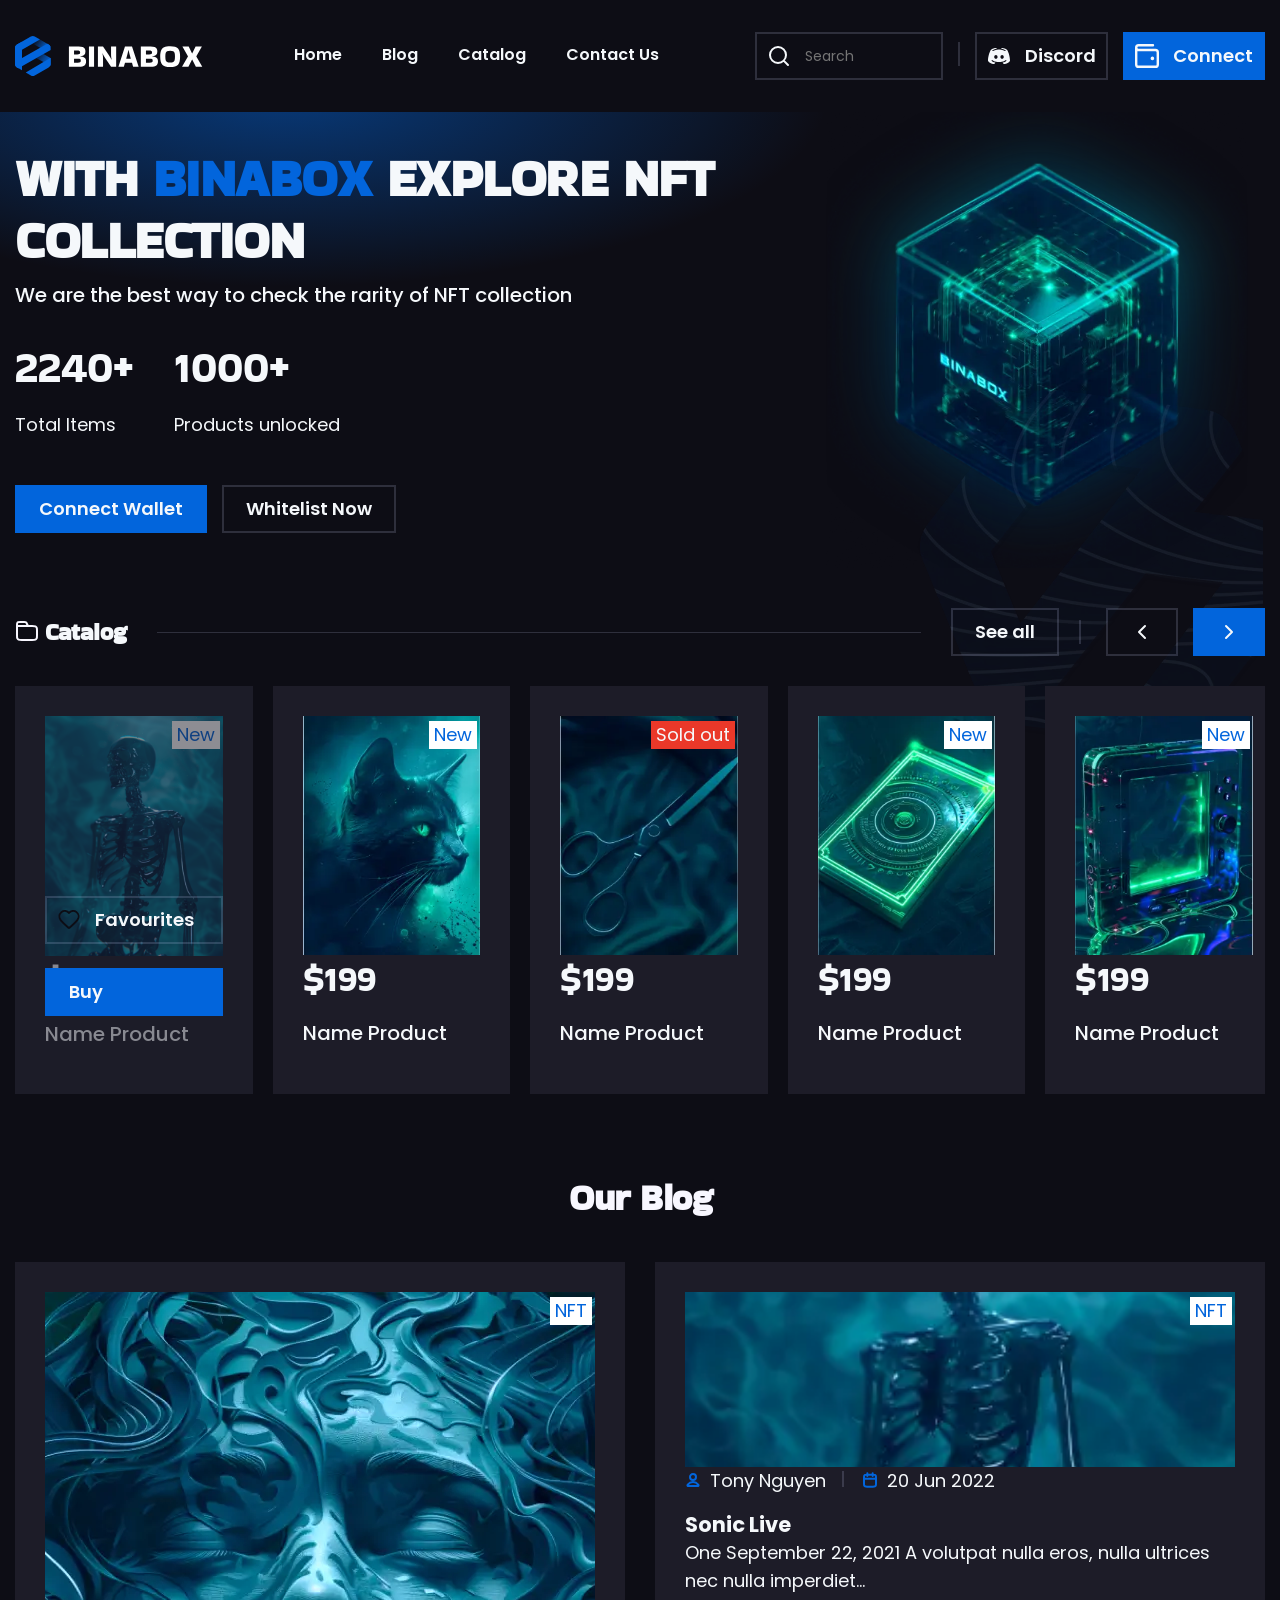
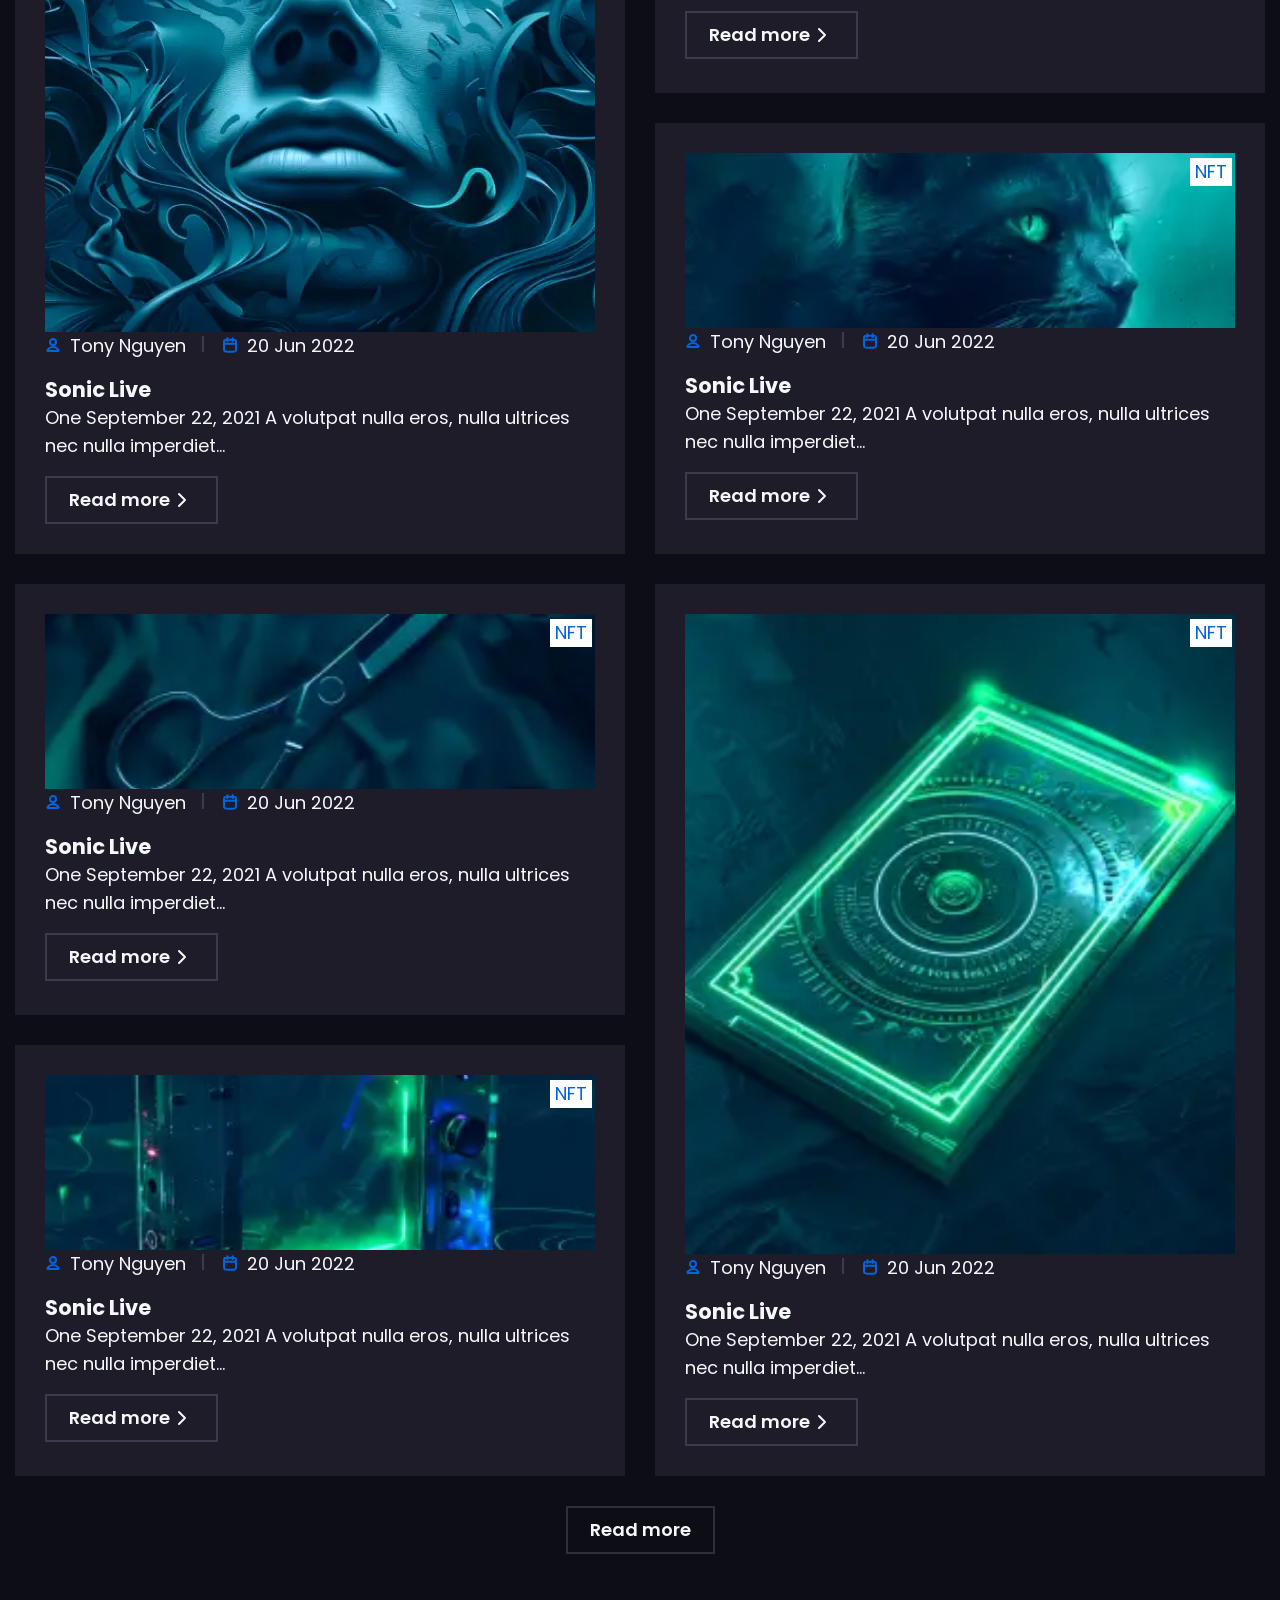
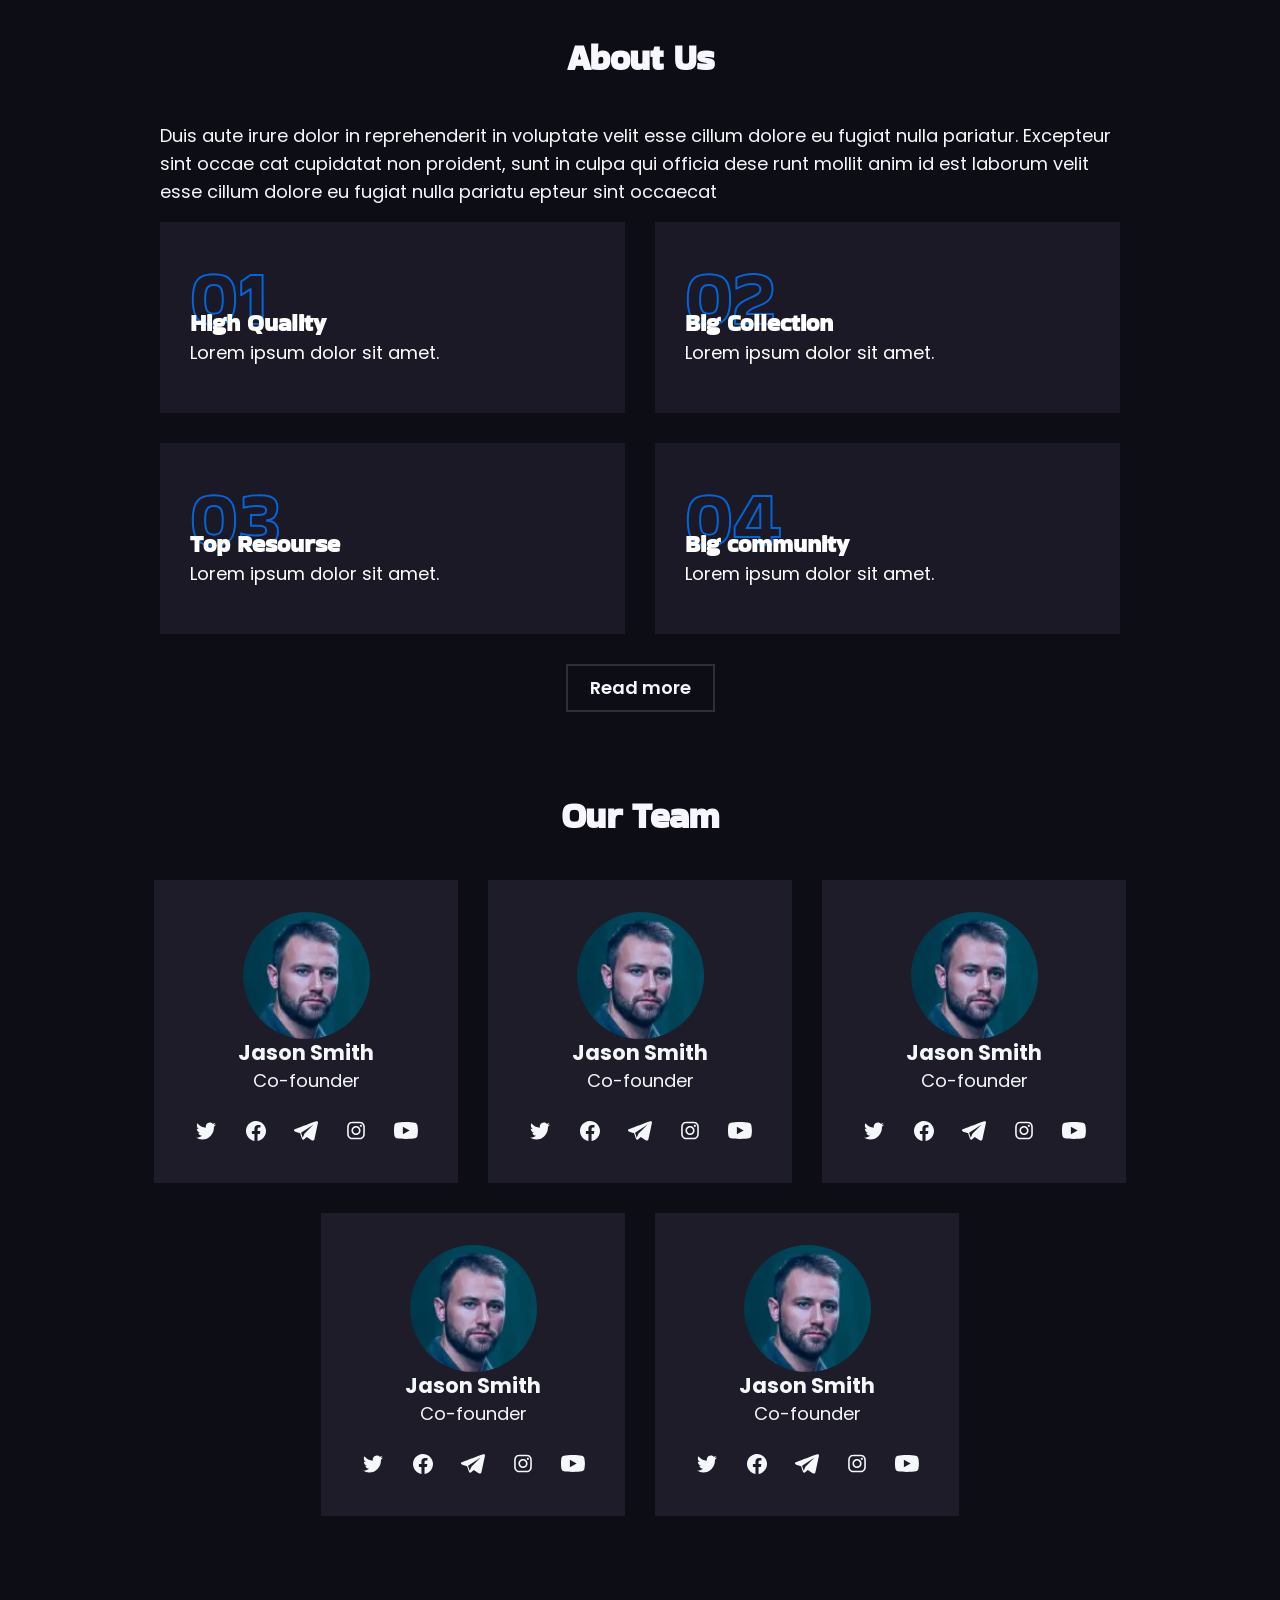
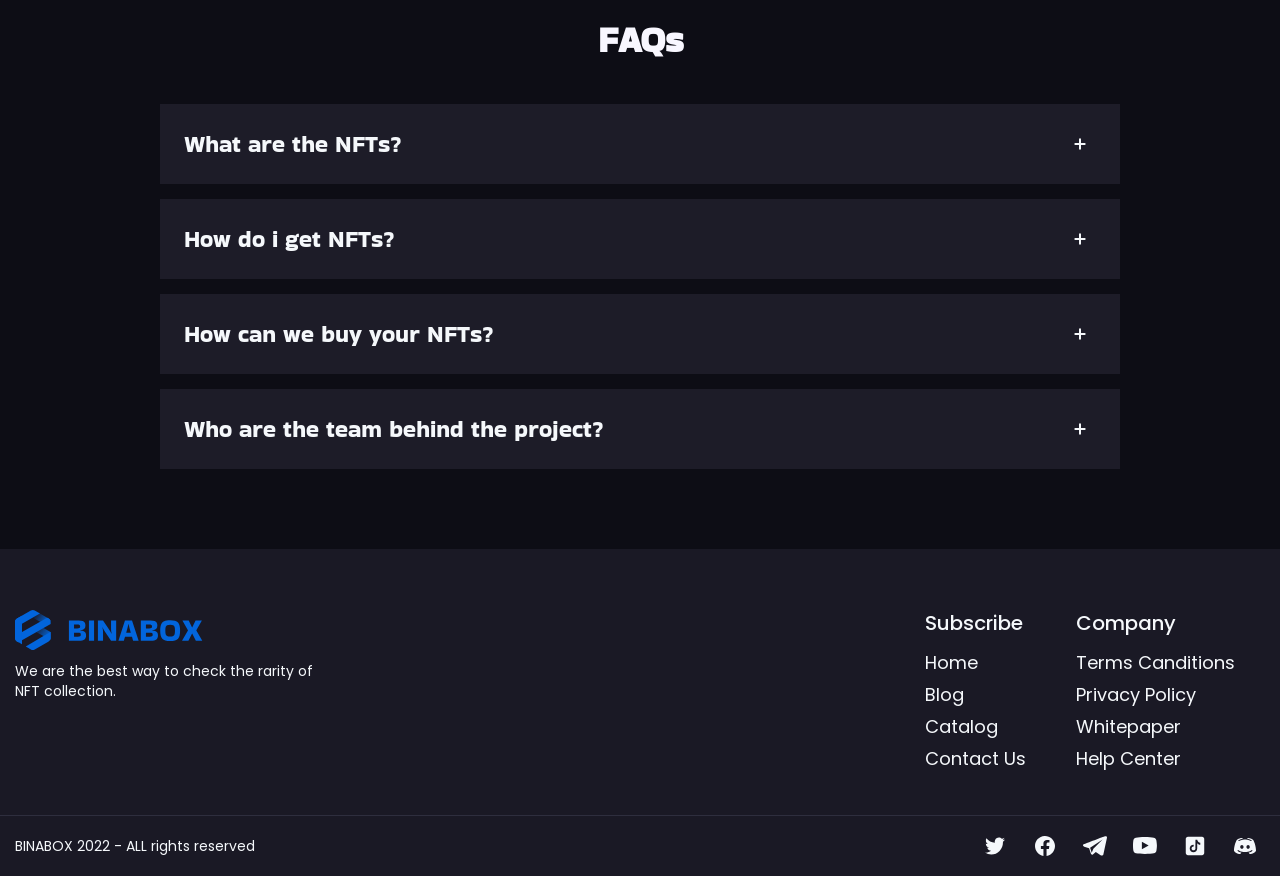
==== commit d272eb9c: "Merge 132d18712999ed2dcfc3a65474041dc45a156514 into 63fc62156303ff1d4580d2532bbd41a12e87d8d4" ====
--- a/index.html
+++ b/index.html
@@ -1,351 +1,568 @@
 <!DOCTYPE html>
 <html lang="en">
-
 <head>
-  <meta charset="UTF-8">
-  <meta http-equiv="X-UA-Compatible" content="IE=edge">
-  <meta name="viewport" content="width=device-width, initial-scale=1.0">
-  <link rel="stylesheet" href="mystyle.css">
-  <link rel="preconnect" href="https://fonts.googleapis.com">
-  <link rel="preconnect" href="https://fonts.gstatic.com" crossorigin>
-  <link href="https://fonts.googleapis.com/css2?family=Bakbak+One&family=Poppins:wght@400;500;600&display=swap" rel="stylesheet">
-  <title>Binabox</title>
+    <meta charset="UTF-8">
+    <meta name="viewport" content="width=device-width, initial-scale=1.0">
+    <title>Binabox</title>
+    <link rel="preconnect" href="https://fonts.googleapis.com" />
+    <link rel="preconnect" href="https://fonts.gstatic.com" crossorigin />
+    <link href="https://fonts.googleapis.com/css2?family=Poppins:wght@400;500;600&display=swap" rel="stylesheet"/>
+    <link href="https://fonts.googleapis.com/css2?family=Bakbak+One:wght@400;500;600&display=swap" rel="stylesheet"/>
+    <link rel="stylesheet" href="normalize.css">
+    <link rel="stylesheet" href="style.css">
 </head>
-
 <body>
-
-  <header class="home-page-header">
-    <nav class="top-nav">
-
-      <div class="binabox-logo">
-        <img src="Img/Catalog/BINLOGO.svg" alt=logo>
-        <a href="#">Binabox</a>
-      </div>
-
-      <div class="nav-items">
-        <ul class="nav-list">
-          <li class="nav-item"> <a href="#">Home</a> </li>
-          <ul class="nav-list">
-            <li class="nav-item"> <a href="#">#</a> </li>
-            <li class="nav-item"> <a href="#">#</a> </li>
-          </ul>
-
-          <li class="nav-item"> <a href="#">About</a> </li>
-          <ul class="nav-list">
-            <li class="nav-item"><a href="#">#</a> </li>
-            <li class="nav-item"> <a href="#">#</a> </li>
-          </ul>
-
-          <li> <a href="#">Roadmap</a> </li>
-          <ul class="nav-list">
-            <li class="nav-item"> <a href="#">#</a> </li>
-            <li class="nav-item"> <a href="#">#</a> </li>
-          </ul>
-
-          <li class="nav-item"> <a href="#">Collection</a> </li>
-
-          <li class="nav-item"> <a href="#">Faqs</a> </li>
-          <ul class="nav-list">
-            <li class="nav-item"> <a href="#">#</a> </li>
-            <li class="nav-item"> <a href="#">#</a> </li>
-          </ul>
-
-          <li class="nav-item"> <a href="#">Pages</a> </li>
-          <ul class="nav-list">
-            <li class="nav-item"> <a href="#">#</a> </li>
-            <li class="nav-item"> <a href="#">#</a> </li>
-          </ul>
-        </ul>
-      </div>
-
-      <div class="Nav-buttons">
-        <form class="search-form">
-          <input type="search" placeholder="Search" class="button button-search">
-        </form>
-
-        <button class="button-is-primary" type="button" onclick="alert('Logging in')">Discord
-        </button>
-
-        <button class="button" type="button" onclick="alert('Connecting')">Connect
-        </button>
-      </div>
-
-    </nav>
-  </header>
-
-  <div class="home">
-    <h1>
-      WITH <span>BINABOX</span> EXPLORE<br> NFT COLLECTION
-    </h1>
-
-    <div>
-      <p>
-        We are the best way to check the rarity
-        of NFT collection
-      </p>
-
-      <div>
-        <p>Total Item</p>
-        <h5>2240+</h5>
-      </div>
-
-      <div>
-        <p>Profiles Whitelisted</p>
-        <h5>1000+</h5>
-      </div>
-    </div>
-
-    <div>
-      <button class="button" type="button" onclick="alert('Connecting Wallet')">Connect Wallet
-      </button>
-
-      <button class="button-is-primary" type="button" onclick="alert('Added')">Whitelist now
-      </button>
-    </div>
-  </div>
-
-  <div class="catalog">
-    <p>Catalog</p>
-    <div>
-
-      <button class="button-is-primary" type="button" onclick="$">See All
-      </button>
-
-      <button class="button-is-primary" type="button" onclick="$">
-        < </button>
-
-          <button class="button" type="button" onclick="$"> >
-          </button>
-    </div>
-  </div>
-
-  <div class="products">
-
-    <div class="card">
-
-      <img src="images/nfts/skeleton-nft.jpg" alt="Skeleton NFT">
-      <h5>$199</h5>
-      <p>Product Name</p>
-    </div>
-
-    <div class="card">
-
-      <img src="/images/nfts/cat-nft.jpg" alt="Cat NFT">
-      <h5>$199</h5>
-      <p>Product Name</p>
-
-    </div>
-
-    <div class="card">
-
-      <img src="images/nfts/scissors-nft.jpg" alt="Scissors NFT">
-      <h5>$199</h5>
-      <p>Product Name</p>
-
-    </div>
-
-    <div class="card">
-
-      <img src="images/nfts/card-nft.jpg" alt="Card NFT">
-      <h5>$199</h5>
-      <p>Product Name</p>
-
-    </div>
-
-    <div class="card">
-
-      <img src="images/nfts/gameboy-nft.jpg" alt="Gameboy NFT">
-      <h5>$199</h5>
-      <p>Product Name</p>
-
-    </div>
-
-  </div>
-
-  <div class="blog">
-    <h3>Our Blog</h3>
-    <div class="posts">
-
-      <div class="mask">
-        <div class="large">
-          <img src="images/nfts/mask-nft.jpg" alt="img">
-
-          <p class="info">Tony Nguyen 20 Jun 2022</p>
-          <h4>Sonic Live</h4>
-          <p class="details">One September 22, 2021 A volutpat nulla eros, nulla ultrices nec nulla imperdiet.</p>
-          <button class="readmore" type="button"> Read more > </button>
+    <header class="header">
+        <h1 class="logo">
+            <img src="images/logo-white.svg" width="188" height="42" class="logo__image" alt="Binabox">
+        </h1>
+        <nav class="header-nav">
+            <ul class="header-nav__wrapper">
+                <li class="header-nav__item header-nav__item--active">
+                    <a href="#">Home</a>
+                </li>
+                <li class="header-nav__item">
+                    <a href="#">Blog</a>
+                </li>
+                <li class="header-nav__item">
+                    <a href="#">Catalog</a>
+                </li>
+                <li class="header-nav__item">
+                    <a href="#">Contact Us</a>
+                </li>
+            </ul>
+        </nav>
+        <div class="header-actions">
+            <form class="search-form" action="/search">
+                <button type="submit" class="search-form__btn">
+                    <img src="images/search.svg" width="24" height="24" alt="search">
+                </button>
+                <input class="search-form__input" type="text" placeholder="Search" aria-label="Search"> 
+            </form >
+            <a href="#" class="btn btn--icon">
+                <img src="images/discord.svg" width="24" height="24" alt="discord">
+                Discord
+            </a>
+            <a href="#" class="btn btn--icon btn--color">
+                <img src="images/wallet.svg" width="24" height="24" alt="connect">
+                Connect
+            </a>
         </div>
-      </div>
-
-      <div class="skeleton">
-        <div class="small">
-          <img src="images/nfts/skeleton-nft-mini.jpg" alt="img">
-
-          <p class="info">Tony Nguyen 20 Jun 2022</p>
-          <h4>Sonic Live</h4>
-          <p class="details">One September 22, 2021 A volutpat nulla eros, nulla ultrices nec nulla imperdiet.</p>
-          <button class="readmore" type="button">Read more > </button>
+    </header>
+    <section class="intro">
+        <div class="intro__wrapper">
+            <div class="intro__block">
+                <strong class="intro__title">With <span>BINABOX</span> Explore NFT Collection</strong>
+                <p class="intro__description">We are the best way to check the rarity of NFT collection</p>
+                <div class="intro__stats">
+                    <div class="intro__stat">
+                        <p class="intro__num">2240+</p>
+                        <p class="intro__text">Total Items</p>
+                    </div>
+                    <div class="intro__stat">
+                        <p class="intro__num">1000+</p>
+                        <p class="intro__text">Products unlocked</p>
+                    </div>
+                </div>
+                <div class="block__btns">
+                    <a href="#" class="btn btn--color">Connect Wallet</a>
+                    <a href="#" class="btn">Whitelist Now</a>
+                </div>
+            </div>
+            <div class="intro__bg"><img src="images/bg.webp" width="576" height="576" alt="background intro image"></div>
         </div>
-      </div>
-
-      <div class="cat">
-        <div class="small">
-          <img src="images/nfts/cat-nft-mini.jpg" alt="img">
-
-          <p class="info">Tony Nguyen 20 Jun 2022</p>
-          <h4>Sonic Live</h4>
-          <p class="details">One September 22, 2021 A volutpat nulla eros, nulla ultrices nec nulla imperdiet.</p>
-          <button class="readmore" type="button">Read more > </button>
+    </section>
+    <main class="main">
+        <section class="catalog">
+            <div class="catalog__navigation">
+                <h2 class="catalog__title">Catalog</h2>
+                <div class="catalog__actions">
+                    <a href="#" class="btn btn--margin-right">See all</a>
+                    <a href="#" class="btn">
+                        <img src="images/chevron-left.svg" width="24" height="24" alt="previous button">
+                    </a>
+                    <a href="#" class="btn btn--color">
+                        <img src="images/chevron-right.svg" width="24" height="24" alt="next button">
+                    </a>
+                </div>
+            </div>
+            <div class="catalog__wrapper">
+                <div class="catalog__item">
+                    <a href="#" class="catalog__item-main">
+                        <div class="catalog__image">
+                            <img src="images/catalog-1.jpg" width="240" height="324" alt="neon sceleton">
+                            <span class="image-label">New</span>
+                        </div>
+                        <p class="catalog__price">$199</p>
+                        <p class="catalog__name">Name Product</p>
+                    </a>
+                    <div class="catalog__item-overlay">
+                        <div class="catalog__bg"></div>
+                        <div class="catalog__btns">
+                            <a href="#" class="btn btn--icon btn--full">
+                                <img src="images/heart.svg" width="24" height="24" alt="heart">
+                                Favourites
+                            </a>
+                            <a href="#" class="btn btn--color btn--full">Buy</a>
+                        </div>
+                    </div>
+                </div>
+                <a href="#" class="catalog__item">
+                    <div class="catalog__image">
+                        <img src="images/catalog-2.webp" width="240" height="324" alt="neon cat">
+                        <span class="image-label">New</span>
+                    </div>
+                    <p class="catalog__price">$199</p>
+                    <p class="catalog__name">Name Product</p>
+                </a>
+                <a href="#" class="catalog__item">
+                    <div class="catalog__image">
+                        <img src="images/catalog-3.webp" width="240" height="324" alt="scissors">
+                        <span class="image-label image-label--sold">Sold out</span>
+                    </div>
+                    <p class="catalog__price">$199</p>
+                    <p class="catalog__name">Name Product</p>
+                </a>
+                <a href="#" class="catalog__item">
+                    <div class="catalog__image">
+                        <img src="images/catalog-4.webp" width="240" height="324" alt="rectangular game">
+                        <span class="image-label">New</span>
+                    </div>
+                    <p class="catalog__price">$199</p>
+                    <p class="catalog__name">Name Product</p>
+                </a>
+                <a href="#" class="catalog__item">
+                    <div class="catalog__image">
+                        <img src="images/catalog-5.webp" width="240" height="324" alt="square game">
+                        <span class="image-label">New</span>
+                    </div>
+                    <p class="catalog__price">$199</p>
+                    <p class="catalog__name">Name Product</p>
+                </a>
+            </div>
+        </section>
+        <section class="blog">
+            <h2 class="subtitle">Our Blog</h2>
+            <div class="blog__wrapper">
+                <article class="blog__post blog__post--big">
+                    <div class="blog__image">
+                        <img src="images/blog-image-1.webp" width="738" height="640" alt="Blog Post">
+                        <span class="image-label">NFT</span>
+                    </div>
+                    <div class="blog__info">
+                        <p class="blog__name">Tony Nguyen</p>
+                        <time datetime="2022-06-20" class="blog__date">20 Jun 2022</time>
+                    </div>
+                    <h3 class="blog__title">Sonic Live</h3>
+                    <p class="blog__description">One September 22, 2021 A volutpat nulla eros, nulla ultrices nec nulla imperdiet...</p>
+                    <a href="#" class="btn btn--icon-after">
+                        Read more
+                        <img src="images/chevron-right.svg" width="24" height="24" alt="read more">
+                    </a>
+                </article>
+                <article class="blog__post">
+                    <div class="blog__image">
+                        <img src="images/blog-image-2.webp" width="738" height="174" alt="Blog Post">
+                        <span class="image-label">NFT</span>
+                    </div>
+                    <div class="blog__info">
+                        <p class="blog__name">Tony Nguyen</p>
+                        <time datetime="2022-06-20" class="blog__date">20 Jun 2022</time>
+                    </div>
+                    <h3 class="blog__title">Sonic Live</h3>
+                    <p class="blog__description">One September 22, 2021 A volutpat nulla eros, nulla ultrices nec nulla imperdiet...</p>
+                    <a href="#" class="btn btn--icon-after">
+                        Read more
+                        <img src="images/chevron-right.svg" width="24" height="24" alt="read more">
+                    </a>
+                </article>
+                <article class="blog__post">
+                    <div class="blog__image">
+                        <img src="images/blog-image-3.webp" width="738" height="174" alt="Blog Post">
+                        <span class="image-label">NFT</span>
+                    </div>
+                    <div class="blog__info">
+                        <p class="blog__name">Tony Nguyen</p>
+                        <time datetime="2022-06-20" class="blog__date">20 Jun 2022</time>
+                    </div>
+                    <h3 class="blog__title">Sonic Live</h3>
+                    <p class="blog__description">One September 22, 2021 A volutpat nulla eros, nulla ultrices nec nulla imperdiet...</p>
+                    <a href="#" class="btn btn--icon-after">
+                        Read more
+                        <img src="images/chevron-right.svg" width="24" height="24" alt="read more">
+                    </a>
+                </article>
+                <article class="blog__post">
+                    <div class="blog__image">
+                        <img src="images/blog-image-4.webp" width="738" height="174" alt="Blog Post">
+                        <span class="image-label">NFT</span>
+                    </div>
+                    <div class="blog__info">
+                        <p class="blog__name">Tony Nguyen</p>
+                        <time datetime="2022-06-20" class="blog__date">20 Jun 2022</time>
+                    </div>
+                    <h3 class="blog__title">Sonic Live</h3>
+                    <p class="blog__description">One September 22, 2021 A volutpat nulla eros, nulla ultrices nec nulla imperdiet...</p>
+                    <a href="#" class="btn btn--icon-after">
+                        Read more
+                        <img src="images/chevron-right.svg" width="24" height="24" alt="read more">
+                    </a>
+                </article>
+                <article class="blog__post blog__post--big">
+                    <div class="blog__image">
+                        <img src="images/blog-image-5.webp" width="738" height="174"" alt="Blog Post">
+                        <span class="image-label">NFT</span>
+                    </div>
+                    <div class="blog__info">
+                        <p class="blog__name">Tony Nguyen</p>
+                        <time datetime="2022-06-20" class="blog__date">20 Jun 2022</time>
+                    </div>
+                    <h3 class="blog__title">Sonic Live</h3>
+                    <p class="blog__description">One September 22, 2021 A volutpat nulla eros, nulla ultrices nec nulla imperdiet...</p>
+                    <a href="#" class="btn btn--icon-after">
+                        Read more
+                        <img src="images/chevron-right.svg" width="24" height="24" alt="read more">
+                    </a>
+                </article>
+                <article class="blog__post">
+                    <div class="blog__image">
+                        <img src="images/blog-image-6.webp" width="738" height="640" alt="Blog Post">
+                        <span class="image-label">NFT</span>
+                    </div>
+                    <div class="blog__info">
+                        <p class="blog__name">Tony Nguyen</p>
+                        <time datetime="2022-06-20" class="blog__date">20 Jun 2022</time>
+                    </div>
+                    <h3 class="blog__title">Sonic Live</h3>
+                    <p class="blog__description">One September 22, 2021 A volutpat nulla eros, nulla ultrices nec nulla imperdiet...</p>
+                    <a href="#" class="btn btn--icon-after">
+                        Read more
+                        <img src="images/chevron-right.svg" width="24" height="24" alt="read more">
+                    </a>
+                </article>
+            </div>
+            <div class="btn-wrapper">
+                <a href="#" class="btn">Read more</a>
+            </div>
+        </section>
+        <section class="about">
+            <div class="about__wrapper">
+                <h2 class="subtitle">About Us</h2>
+                <p class="about__description">Duis aute irure dolor in reprehenderit in voluptate velit esse cillum dolore eu fugiat nulla pariatur. Excepteur sint occae cat cupidatat non proident, sunt in culpa qui officia dese runt mollit anim id est laborum velit esse cillum dolore eu fugiat nulla pariatu epteur sint occaecat</p>
+                <ol class="about__features">
+                    <li class="about__item">
+                        <a href="#">
+                            <h3 class="about__title">High Quality</h3>
+                            <p class="about__text">Lorem ipsum dolor sit amet.</p>
+                        </a>
+                    </li>
+                    <li class="about__item">
+                        <a href="#">
+                            <h3 class="about__title">Big Collection</h3>
+                            <p class="about__text">Lorem ipsum dolor sit amet.</p>
+                        </a>
+                    </li>
+                    <li class="about__item">
+                        <a href="#">
+                            <h3 class="about__title">Top Resourse</h3>
+                            <p class="about__text">Lorem ipsum dolor sit amet.</p>
+                        </a>
+                    </li>
+                    <li class="about__item">
+                        <a href="#">
+                            <h3 class="about__title">Big community</h3>
+                            <p class="about__text">Lorem ipsum dolor sit amet.</p>
+                        </a>   
+                    </li>
+                </ol>
+            </div>
+            <div class="btn-wrapper">
+                <a href="#" class="btn">Read more</a>
+            </div>
+        </section>
+        <section class="team">
+            <h2 class="subtitle">Our Team</h2>
+            <div class="team__members">
+                <article class="team__item">
+                    <a href="#">
+                        <img src="images/team-member-1.webp" class="team__image" width="127" height="127" alt="Jason Smith">
+                        <h3 class="team__name">Jason Smith</h3>
+                        <p class="team__role">Co-founder</p>
+                    </a>
+                    <ul class="social">
+                        <li class="social__item">
+                            <a href="#">
+                                <img src="images//twitter.svg" width="24" height="24" alt="Twitter">
+                            </a>
+                        </li>
+                        <li class="social__item">
+                            <a href="#">
+                                <img src="images/facebook.svg" width="24" height="24" alt="Facebook">
+                            </a>
+                        </li>
+                        <li class="social__item">
+                            <a href="#">
+                                <img src="images/telegram.svg" width="24" height="24" alt="Telegram">
+                            </a>
+                        </li>
+                        <li class="social__item">
+                            <a href="#">
+                                <img src="images/instagram.svg" width="24" height="24" alt="Instagram">
+                            </a>
+                        </li>
+                        <li class="social__item">
+                            <a href="#">
+                                <img src="images/youtube.svg" width="24" height="24" alt="Youtube">
+                            </a>
+                        </li>
+                    </ul>
+                </article>
+                <article class="team__item">
+                    <a href="#">
+                        <img src="images/team-member-1.webp" class="team__image" width="127" height="127" alt="Jason Smith">
+                        <h3 class="team__name">Jason Smith</h3>
+                        <p class="team__role">Co-founder</p>
+                    </a>
+                    <ul class="social">
+                        <li class="social__item">
+                            <a href="#">
+                                <img src="images//twitter.svg" width="24" height="24" alt="Twitter">
+                            </a>
+                        </li>
+                        <li class="social__item">
+                            <a href="#">
+                                <img src="images/facebook.svg" width="24" height="24" alt="Facebook">
+                            </a>
+                        </li>
+                        <li class="social__item">
+                            <a href="#">
+                                <img src="images/telegram.svg" width="24" height="24" alt="Telegram">
+                            </a>
+                        </li>
+                        <li class="social__item">
+                            <a href="#">
+                                <img src="images/instagram.svg" width="24" height="24" alt="Instagram">
+                            </a>
+                        </li>
+                        <li class="social__item">
+                            <a href="#">
+                                <img src="images/youtube.svg" width="24" height="24" alt="Youtube">
+                            </a>
+                        </li>
+                    </ul>
+                </article>
+                <article class="team__item">
+                    <a href="#">
+                        <img src="images/team-member-1.webp" class="team__image" width="127" height="127" alt="Jason Smith">
+                        <h3 class="team__name">Jason Smith</h3>
+                        <p class="team__role">Co-founder</p>
+                    </a>
+                    <ul class="social">
+                        <li class="social__item">
+                            <a href="#">
+                                <img src="images//twitter.svg" width="24" height="24" alt="Twitter">
+                            </a>
+                        </li>
+                        <li class="social__item">
+                            <a href="#">
+                                <img src="images/facebook.svg" width="24" height="24" alt="Facebook">
+                            </a>
+                        </li>
+                        <li class="social__item">
+                            <a href="#">
+                                <img src="images/telegram.svg" width="24" height="24" alt="Telegram">
+                            </a>
+                        </li>
+                        <li class="social__item">
+                            <a href="#">
+                                <img src="images/instagram.svg" width="24" height="24" alt="Instagram">
+                            </a>
+                        </li>
+                        <li class="social__item">
+                            <a href="#">
+                                <img src="images/youtube.svg" width="24" height="24" alt="Youtube">
+                            </a>
+                        </li>
+                    </ul>
+                </article>
+                <article class="team__item">
+                    <a href="#">
+                        <img src="images/team-member-1.webp" class="team__image" width="127" height="127" alt="Jason Smith">
+                        <h3 class="team__name">Jason Smith</h3>
+                        <p class="team__role">Co-founder</p>
+                    </a>
+                    <ul class="social">
+                        <li class="social__item">
+                            <a href="#">
+                                <img src="images//twitter.svg" width="24" height="24" alt="Twitter">
+                            </a>
+                        </li>
+                        <li class="social__item">
+                            <a href="#">
+                                <img src="images/facebook.svg" width="24" height="24" alt="Facebook">
+                            </a>
+                        </li>
+                        <li class="social__item">
+                            <a href="#">
+                                <img src="images/telegram.svg" width="24" height="24" alt="Telegram">
+                            </a>
+                        </li>
+                        <li class="social__item">
+                            <a href="#">
+                                <img src="images/instagram.svg" width="24" height="24" alt="Instagram">
+                            </a>
+                        </li>
+                        <li class="social__item">
+                            <a href="#">
+                                <img src="images/youtube.svg" width="24" height="24" alt="Youtube">
+                            </a>
+                        </li>
+                    </ul>
+                </article>
+                <article class="team__item">
+                    <a href="#">
+                        <img src="images/team-member-1.webp" class="team__image" width="127" height="127" alt="Jason Smith">
+                        <h3 class="team__name">Jason Smith</h3>
+                        <p class="team__role">Co-founder</p>
+                    </a>
+                    <ul class="social">
+                        <li class="social__item">
+                            <a href="#">
+                                <img src="images//twitter.svg" width="24" height="24" alt="Twitter">
+                            </a>
+                        </li>
+                        <li class="social__item">
+                            <a href="#">
+                                <img src="images/facebook.svg" width="24" height="24" alt="Facebook">
+                            </a>
+                        </li>
+                        <li class="social__item">
+                            <a href="#">
+                                <img src="images/telegram.svg" width="24" height="24" alt="Telegram">
+                            </a>
+                        </li>
+                        <li class="social__item">
+                            <a href="#">
+                                <img src="images/instagram.svg" width="24" height="24" alt="Instagram">
+                            </a>
+                        </li>
+                        <li class="social__item">
+                            <a href="#">
+                                <img src="images/youtube.svg" width="24" height="24" alt="Youtube">
+                            </a>
+                        </li>
+                    </ul>
+                </article>
+            </div>
+        </section>
+        <section class="faq">
+            <h2 class="subtitle">FAQs</h2>
+            <div class="faq__wrapper">
+                <details class="faq__item">
+                    <summary class="faq__question">What are the NFTs?</summary>
+                    <p class="faq__answer">Urna vitae erat et lacus, consectetur ac nulla vestibulum lobortis. Nulla dapibus urna volutpat venenatis, risus faucibus</p>
+                </details>
+                <details class="faq__item">
+                    <summary class="faq__question">How do i get NFTs?</summary>
+                    <p class="faq__answer">Urna vitae erat et lacus, consectetur ac nulla vestibulum lobortis. Nulla dapibus urna volutpat venenatis, risus faucibus</p>
+                </details>
+                <details class="faq__item">
+                    <summary class="faq__question">How can we buy your NFTs?</summary>
+                    <p class="faq__answer">Urna vitae erat et lacus, consectetur ac nulla vestibulum lobortis. Nulla dapibus urna volutpat venenatis, risus faucibus</p>
+                </details>
+                <details class="faq__item">
+                    <summary class="faq__question">Who are the team behind the project?</summary>
+                    <p class="faq__answer">Urna vitae erat et lacus, consectetur ac nulla vestibulum lobortis. Nulla dapibus urna volutpat venenatis, risus faucibus</p>
+                </details>
+            </div>
+        </section>
+    </main>
+    <footer class="footer">
+        <div class="footer__main">
+            <div class="logo__wrapper">
+                <strong class="logo">
+                    <img src="images/logo-blue.svg" width="188" height="42" class="logo__image" alt="Binabox">
+                </strong>
+                <div class="footer__description">We are the best way to check the rarity of NFT collection.</div>
+            </div>
+            <div class="footer-nav">
+                <div class="footer-nav__block">
+                    <strong class="footer-nav__title">Subscribe</strong>
+                    <nav class="footer-nav__wrapper">
+                        <ul class="footer-nav__menu">
+                            <li class="footer-nav__item">
+                                <a href="#" class="footer-nav__link">Home</a>
+                            </li>
+                            <li class="footer-nav__item">
+                                <a href="#" class="footer-nav__link">Blog</a>
+                            </li>
+                            <li class="footer-nav__item">
+                                <a href="#" class="footer-nav__link">Catalog</a>
+                            </li>
+                            <li class="footer-nav__item">
+                                <a href="#" class="footer-nav__link">Contact Us</a>
+                            </li>
+                        </ul>
+                    </nav>
+                </div>
+                <div class="footer-nav__block">
+                    <strong class="footer-nav__title">Company</strong>
+                    <nav class="footer-nav__wrapper">
+                        <ul class="footer-nav__menu">
+                            <li class="footer-nav__item">
+                                <a href="#" class="footer-nav__link">Terms Canditions</a>
+                            </li>
+                            <li class="footer-nav__item">
+                                <a href="#" class="footer-nav__link">Privacy Policy</a>
+                            </li>
+                            <li class="footer-nav__item">
+                                <a href="#" class="footer-nav__link">Whitepaper</a>
+                            </li>
+                            <li class="footer-nav__item">
+                                <a href="#" class="footer-nav__link">Help Center</a>
+                            </li>
+                        </ul>
+                    </nav>
+                </div>
+            </div>
         </div>
-      </div>
-
-      <div class="monkey">
-        <div class="small">
-          <img src="images/nfts/ape-nft-mini.jpg" alt="img">
-
-          <p class="info">Tony Nguyen 20 Jun 2022</p>
-          <h4>Sonic Live</h4>
-          <p class="details">One September 22, 2021 A volutpat nulla eros, nulla ultrices nec nulla imperdiet.</p>
-          <button class="readmore" type="button">Read more > </button>
+        <div class="footer__secondary">
+            <div class="footer__copyright"><span>Binabox 2022 - ALL </span> rights reserved</div>
+            <div class="footer__social">
+                <ul class="social">
+                    <li class="social__item">
+                        <a href="#">
+                            <img src="images/twitter.svg" width="24" height="24" alt="Twitter">
+                        </a>
+                    </li>
+                    <li class="social__item">
+                        <a href="#">
+                            <img src="images/facebook.svg" width="24" height="24" alt="Facebook">
+                        </a>
+                    </li>
+                    <li class="social__item">
+                        <a href="#">
+                            <img src="images/telegram.svg" width="24" height="24" alt="Telegram">
+                        </a>
+                    </li>
+                    <li class="social__item">
+                        <a href="#">
+                            <img src="images/youtube.svg" width="24" height="24" alt="Youtube">
+                        </a>
+                    </li>
+                    <li class="social__item">
+                        <a href="#">
+                            <img src="images/tiktok.svg" width="24" height="24" alt="TikTok">
+                        </a>
+                    </li>
+                    <li class="social__item">
+                        <a href="#">
+                            <img src="images/discord.svg" width="24" height="24" alt="Discord">
+                        </a>
+                    </li>
+                </ul>
+            </div>
         </div>
-      </div>
-
-      <div class="duck">
-        <div class="small">
-          <img src="images/nfts/duck-nft-mini.jpg" alt="img">
-
-          <p class="info">Tony Nguyen 20 Jun 2022</p>
-          <h4>Sonic Live</h4>
-          <p class="details">One September 22, 2021 A volutpat nulla eros, nulla ultrices nec nulla imperdiet.</p>
-          <button class="readmore" type="button">Read more > </button>
-        </div>
-      </div>
-
-      <div class="gameboy">
-        <div class="large">
-          <img src="images\nfts\gameboy-nft.jpg" alt="img">
-
-          <p class="info">Tony Nguyen 20 Jun 2022</p>
-          <h4>Sonic Live</h4>
-          <p class="details">One September 22, 2021 A volutpat nulla eros, nulla ultrices nec nulla imperdiet.</p>
-          <button class="readmore" type="button">Read more > </button>
-        </div>
-      </div>
-
-      <div class="center-readmore">
-        <button class="readmore" type="button">Read more</button>
-      </div>
-
-    </div>
-  </div>
-
-  <div class="about">
-    <div>
-
-      <h3>About us</h3>
-      <p>Duis aute irure dolor in reprehenderit in voluptate velit esse cillum dolore eu fugiat nulla pariatur. Excepteur sint occae cat cupidatat non proident, sunt in culpa qui officia dese runt mollit anim id est laborum velit esse cillum dolore eu fugiat nulla pariatu epteur sint occaecat</p>
-    </div>
-
-    <div class="about-cards">
-
-      <h4>High quality</h4>
-      <p>Lorem Ipsum is simply dummy text of the printing and Ipsum typesetting industry. </p>
-    </div>
-
-    <div class="about-cards">
-
-      <h4>Big collection</h4>
-      <p>Lorem Ipsum is simply dummy text of the printing and Ipsum typesetting industry. </p>
-    </div>
-
-    <div class="about-cards">
-
-      <h4>Top Resourse</h4>
-      <p>Lorem Ipsum is simply dummy text of the printing and Ipsum typesetting industry. </p>
-    </div>
-
-    <div class="about-cards">
-
-      <h4>Big community</h4>
-      <p>Lorem Ipsum is simply dummy text of the printing and Ipsum typesetting industry. </p>
-    </div>
-
-    <div class="center-readmore">
-      <button class="readmore" type="button">Read more</button>
-    </div>
-
-    <div class="our-team">
-      <h3>Our team</h3>
-
-      <div class="team-card">
-        <img src="images/team-pictures/jason-smith.png" alt="img">
-        <h4>Jason Smith</h4>
-        <p>Co-Founder</p>
-      </div>
-
-      <div class="team-card">
-        <img src="images/team-pictures/jason-smith.png" alt="img">
-        <h4>Jason Smith</h4>
-        <p>Co-Founder</p>
-      </div>
-
-      <div class="team-card">
-        <img src="images/team-pictures/jason-smith.png" alt="img">
-        <h4>Jason Smith</h4>
-        <p>Co-Founder</p>
-      </div>
-
-      <div class="team-card">
-        <img src="images/team-pictures/jason-smith.png" alt="img">
-        <h4>Jason Smith</h4>
-        <p>Co-Founder</p>
-      </div>
-
-      <div class="team-card">
-        <img src="images/team-pictures/jason-smith.png" alt="img">
-        <h4>Jason Smith</h4>
-        <p>Co-Founder</p>
-      </div>
-
-      <div class="team-card">
-        <img src="images/team-pictures/jason-smith.png" alt="img">
-        <h4>Jason Smith</h4>
-        <p>Co-Founder</p>
-      </div>
-
-      <div class="team-card">
-        <img src="images/team.pictures/jason-smith.png" alt="img">
-        <h4>Jason Smith</h4>
-        <p>Co-Founder</p>
-      </div>
-
-    </div>
-
-    <div class="faqs">
-
-      <h3>FAQs</h3>
-
-      <div class="big-faq-card">
-        <h4>What are the NFTs?</h4>
-        <p>Urna vitae erat et lacus, consectetur ac nulla vestibulum lobortis. Nulla dapibus urna volutpat venenatis, risus faucibus.</p>
-      </div>
-
-      <div class="faq-card">
-        <h4>How do i get NFTs?</h4>
-      </div>
-
-      <div class="faq-card">
-        <h4>How can we buy your Nfts?</h4>
-      </div>
-
-      <div class="faq-card">
-        <h4>Who are the team behind the project?</h4>
-      </div>
-
-    </div>
-
-  </div>
-
+    </footer>
 </body>
-
 </html>
--- a/style.css
+++ b/style.css
@@ -0,0 +1,1389 @@
+body {
+    --color-text: #F5F8FB;
+    --color-blue: #0265DC;
+    --font-secondary: Bakbak One, Arial, Helvetica, sans-serif;
+
+    margin: 0;
+    padding: 0;
+    font-family: Poppins, Arial, Helvetica, sans-serif;
+    background-color: #0D0D15;
+    font-size: 18px;
+    line-height: 28px;
+    color: var(--color-text);
+}
+
+p {
+    margin: 0 0 16px;
+}
+
+a {
+    color: var(--color-text);
+    text-decoration: none;
+}
+
+a:hover {
+    text-decoration: none;
+    opacity: 0.6;
+}
+
+ul, ol {
+    margin: 0;
+    padding: 0;
+    list-style-type: none;
+}
+
+h1, h2, h3, blockquote {
+    margin: 0;
+    padding: 0;
+}
+
+img {
+    max-width: 100%;
+    height: auto;
+    vertical-align: top;
+}
+
+button {
+    background: none;
+    border: 0;
+    outline: 0;
+    margin: 0;
+    padding: 0;
+}
+
+figure {
+    margin: 0 0 30px;
+}
+
+mark {
+    background-color: #0265DC;
+    color: #F8F7FF;
+}
+
+/* Blocks for all pages */
+
+.main {
+    max-width: 1630px;
+    margin: 0 auto;
+    padding: 0 15px;
+}
+
+.btn-wrapper {
+    display: flex;
+    justify-content: center;
+}
+
+.btn {
+    position: relative;
+    display: flex;
+    align-items: center;
+    width: max-content;
+    height: 48px;
+    padding: 0 22px;
+    font-size: 18px;
+    font-weight: 600;
+    line-height: 28px;
+    text-decoration: none;
+    border: 2px solid #D0D7FB2B;
+    color: var(--color-text);
+    box-sizing: border-box;
+}
+
+.btn--icon {
+    padding: 0 10px 0 48px;
+}
+
+.btn--icon img {
+    position: absolute;
+    top: 10px;
+    left: 10px;
+}
+
+.btn--color {
+    background-color: var(--color-blue);
+    border-color: var(--color-blue);
+}
+
+.btn--full {
+    width: 100%;
+    text-align: center;
+}
+
+.btn--white {
+    background-color: #fff;
+}
+
+.image-label {
+    position: absolute;
+    top: 5px;
+    right: 3px;
+    padding: 0 5px;
+    background-color: #fff;
+    color: var(--color-blue);
+}
+
+.image-label--sold {
+    background-color: #EA3829;
+    color: #F5F8FB;
+}
+
+.subtitle {
+    margin-bottom: 40px;
+    font-family: var(--font-secondary);
+    font-size: 36px;
+    line-height: 48px;
+    letter-spacing: -0.5px;
+    text-align: center;
+    color: #F8F7FF;
+}
+
+/* Header all pages */
+
+.header {
+    display: flex;
+    justify-content: space-between;
+    align-items: center;
+    max-width: 1758px;
+    margin: 0 auto;
+    padding: 32px 15px;
+}
+
+.header-nav__wrapper {
+    display: flex;
+}
+
+.header-nav__item a {
+    display: block;
+    border-bottom: 2px solid #0D0D15;
+    padding: 6px 20px;
+    font-size: 16px;
+    font-weight: 600;
+    line-height: 24px;
+}
+
+.header-actions {
+    display: flex;
+    margin-left: 20px;
+}
+
+.search-form {
+    position: relative;
+    padding-right: 32px;
+}
+
+.search-form:after {
+    content: '';
+    position: absolute;
+    top: 10px;
+    right: 15px;
+    width: 2px;
+    height: 24px;
+    background-color: #D0D7FB2B;
+}
+
+.search-form__input {
+    width: 188px;
+    height: 48px;
+    padding: 0 0 0 48px;
+    border: 2px solid rgba(208, 215, 251, 0.17);
+    font-size: 14px;
+    line-height: 20px;
+    color: var(--color-text);
+    background-color: transparent;
+    box-sizing: border-box;
+}
+
+.search-form__btn {
+    position: absolute;
+    left: 12px;
+    top: 12px;
+    width: 24px;
+    height: 24px;
+    cursor: pointer;
+}
+
+/* Index page Intro block */
+
+.intro {
+    background: radial-gradient(42.5% 42.5% at 22.28% -4.22%, rgba(2, 101, 220, 0.5) 0%, rgba(2, 101, 220, 0) 100%);
+    margin-bottom: 40px;
+}
+
+.intro__wrapper {
+    position: relative;
+    display: flex;
+    justify-content: space-between;
+    max-width: 1630px;
+    margin: 0 auto;
+    padding: 0 15px;
+}
+
+.intro__wrapper::after {
+    content: url('images/bg-2.webp');
+    position: absolute;
+    bottom: 0px;
+    right: 200px;
+    width: 200px;
+    height: 240px;
+}
+
+.intro__block {
+    display: flex;
+    flex-direction: column;
+    justify-content: center;
+    max-width: 800px;
+}
+
+.intro__title {
+    margin-bottom: 10px;
+    font-family: var(--font-secondary);
+    font-size: 52px;
+    line-height: 62px;
+    letter-spacing: -0.5px;
+    text-transform: uppercase;
+}
+
+.intro__title span {
+    color: var(--color-blue);
+}
+
+.intro__stats {
+    display: flex;
+    margin-bottom: 30px;
+}
+
+.intro__stat:first-child {
+    margin-right: 40px;
+}
+
+.intro__num {
+    font-family: var(--font-secondary);
+    font-size: 44px;
+    line-height: 56px;
+}
+
+.intro__description {
+    margin-bottom: 30px;
+    font-size: 20px;
+    font-weight: 500;
+    line-height: 28px;
+}
+
+.btn + .btn {
+    margin-left: 15px;
+}
+
+/* Index page Catalog block */
+
+.catalog {
+    position: relative;
+    z-index: 2;
+}
+
+.catalog__navigation {
+    display: flex;
+    justify-content: space-between;
+    align-items: center;
+    margin-bottom: 30px;
+}
+
+.catalog__wrapper {
+    display: grid;
+    gap: 20px;
+    grid-template-columns: repeat(5, 19%);
+    grid-auto-flow: column;
+    overflow-x: hidden;
+}
+
+.catalog__actions {
+    display: flex;
+    order: 3;
+    margin-left: 30px;
+}
+
+.catalog__actions .btn--margin-right {
+    position: relative;
+    margin-right: 32px;
+}
+
+.catalog__actions .btn--margin-right:after {
+    content: '';
+    position: absolute;
+    top: 10px;
+    right: -24px;
+    width: 2px;
+    height: 24px;
+    background-color: #D0D7FB2B;
+}
+
+.catalog__title {
+    position: relative;
+    padding-left: 30px;
+    margin-right: 30px;
+    font-family: var(--font-secondary);
+    font-size: 24px;
+    line-height: 32px;
+    order: 1;
+}
+
+.catalog__title::before {
+    position: absolute;
+    content: '';
+    top: 3px;
+    left: 0px;
+    width: 24px;
+    height: 24px;
+    background-image: url('images/folder.svg');
+    background-size: cover;
+    background-repeat: no-repeat;
+}
+
+.catalog__navigation:after {
+    order: 2;
+    content: '';
+    background: #D0D7FB2B;
+    height: 1px;
+    flex: 1 1 auto;
+}
+
+.catalog__item {
+    position: relative;
+    flex-basis: 20%;
+    padding: 30px;
+    background-color: #1D1C28;
+
+}
+
+.catalog__item-main {
+    background-color: #1D1C28;
+    transition: all 2s ease;
+}
+
+.catalog__item:hover {
+    background-image: url(images/hover-up-left.webp), url(images/hover-down-right.webp);            
+    background-repeat: no-repeat, no-repeat;
+    background-position: top left, bottom right;
+    transition: all 0.5s ease;
+    opacity: 1;
+}
+
+.catalog__item-overlay {
+    position: absolute;
+    top: 0;
+    left: 0;
+    width: 100%;
+    height: 100%;
+}
+
+.catalog__bg {
+    width: 100%;
+    height: 100%;
+    background-color: #1D1C28;
+    opacity: .5;
+}
+
+.catalog__btns {
+    position: absolute;
+    width: 100%;
+    top: 180px;
+    padding: 30px;
+    box-sizing: border-box;
+}
+
+.catalog__btns > .btn + .btn {
+    margin: 24px 0 0 0;
+}
+
+.catalog__item:hover > .catalog__overlay {
+    display: block;
+}
+
+.catalog__image {
+    position: relative;
+}
+
+.catalog__price {
+    font-family: var(--font-secondary);
+    font-size: 36px;
+    line-height: 48px;
+    letter-spacing: -0.5px;
+}
+
+.catalog__name {
+    font-size: 20px;
+    font-weight: 500;
+    line-height: 28px;
+    color: var(--color-text);
+}
+
+/* Index page Blog block */
+
+.blog__wrapper {
+    display: grid;
+    grid-template-columns: 1fr 1fr;
+    gap: 30px; 
+    margin-bottom: 30px;
+}
+
+.blog__post {
+    padding: 30px;
+    background-color: #1D1C28;
+}
+
+.blog__post--big {
+    grid-row: span 2;
+}
+
+.blog__image {
+    position: relative;
+}
+
+.blog__image img {
+    width: 100%;
+    height: 175px;
+    object-fit: cover;
+}
+
+.blog__post--big > .blog__image img {
+    height: 640px;
+}
+
+.blog__info {
+    display: flex;
+}
+
+.blog__name,
+.blog__date {
+    position: relative;
+    padding-left: 25px;
+}
+
+.blog__name {
+    padding-right: 36px;
+}
+
+.blog__name::before,
+.blog__date::before {
+    position: absolute;
+    content: '';
+    background-image: url('images/user.svg');
+    background-size: cover;
+    background-repeat: no-repeat;
+    top: 5px;
+    left: 0;
+    width: 16px;
+    height: 16px;
+}
+
+.blog__date::before {
+    background-image: url('images/calendar.svg');
+}
+
+.blog__name:after {
+    content: '';
+    position: absolute;
+    top: 4px;
+    right: 18px;
+    width: 2px;
+    height: 16px;
+    background-color: #D0D7FB2B;
+}
+
+/* Index page Our Team block */
+
+.team {
+    max-width: 1300px;
+    margin-inline: auto;
+}
+
+.team__members {
+    display: flex;
+    justify-content: center;
+    flex-wrap: wrap;
+    gap: 30px;
+    margin-bottom: 100px;
+}
+
+.team__item {
+    padding: 32px;
+    background-color: #1D1C28;
+    text-align: center;
+}
+
+.team__image {
+    display: block;
+    border-radius: 50%;
+    margin-inline: auto;
+}
+
+/* Index page About block */
+
+.about__wrapper {
+    max-width: 960px;
+    margin: 0 auto;
+}
+
+.about__title {
+    position: relative;
+    margin-top: 55px;
+    font-family: var(--font-secondary);
+    font-size: 24px;
+    line-height: 32px;
+    color: #fff;
+    z-index: 2;
+}
+
+.about__text {
+    font-size: 18px;
+    line-height: 28px;
+    color: #fff;
+}
+
+.about__features {
+    display: flex;
+    flex-wrap: wrap;
+    margin-bottom: 30px;
+    gap: 30px;
+    counter-reset: tidbit-counter;
+    list-style-type: decimal-leading-zero;
+}
+
+.about__features li:before {
+    position: absolute;
+    top: 27px;
+    left: 30px;
+    content: "0" counter(tidbit-counter);
+    counter-increment: tidbit-counter;
+    -webkit-text-stroke: 2px var(--color-blue);
+    -webkit-text-fill-color: transparent;
+    font-family: var(--font-secondary);
+    font-size: 80px;
+    line-height: 96px;
+}
+
+.about__item {
+    flex-grow: 1;
+    position: relative;
+    width: 46%;
+    background-color: #1A1925;
+    box-sizing: border-box;
+    list-style: none;
+}
+
+.about__item a {
+    display: block;
+    padding: 30px;
+}
+
+.about__item a:hover {
+    background-image: url(images/hover-up-left.webp), url(images/hover-down-right.webp);            
+    background-repeat: no-repeat, no-repeat, no-repeat;
+    background-position: top left, bottom right;
+    transition: all 0.5s ease;
+    opacity: 1;
+}
+
+.main--two-col {
+    max-width: 1280px;
+    display: flex;
+}
+
+.block__btns {
+    display: flex;
+}
+
+.btn__wrapper {
+    display: flex;
+    text-align: center;
+}
+
+.btn__wrapper--center {
+    justify-content: center;
+}
+
+.logo {
+    display: flex;
+    align-items: center;
+    text-decoration: none;
+    text-decoration-line: none;
+}
+
+.logo__image {
+    margin-right: 15px;
+}
+
+.logo__text {
+    font-family: var(--font-secondary);
+    font-size: 32px;
+    line-height: 42px;
+    text-align: left;
+    color: #ffffff;
+    text-decoration: none;
+    text-decoration-style: none;
+    text-decoration-line: none;
+    text-transform: uppercase;
+}
+
+.social {
+    display: flex;
+    column-gap: 10px;
+}
+
+.social__item {
+    display: flex;
+    justify-content: center;
+    align-items: center;
+    width: 40px;
+    height: 40px;
+}
+
+.social__item a {
+    display: inherit;
+}
+
+.social__item--small {
+    width: 32px;
+    height: 32px;
+    border: 2px solid #D0D7FB2B;
+}
+
+/* Index page FAQs block */
+
+.faq {
+    width: 960px;
+    margin: 0 auto 40px;
+}
+
+.faq__item {
+    position: relative;
+    margin-bottom: 15px;
+    padding: 24px;
+    background-color: rgba(29, 28, 40, 1);
+}
+
+.faq__question {
+    font-family: var(--font-secondary);
+    font-size: 24px;
+    line-height: 32px;
+    text-underline-position: from-font;
+    text-decoration-skip-ink: none;
+}
+
+.faq__answer {
+    margin-top: 20px;
+    padding-top: 20px;
+    border-top: 1px solid rgba(191, 197, 238, 0.12);
+}
+
+details>summary {
+    list-style: none;
+}
+
+summary::after {
+    position: absolute;
+    content: url('images/plus.svg');
+    right: 24px;
+}
+
+details[open] summary:after {
+    position: absolute;
+    content: url('images/minus.svg');
+    right: 24px;
+}
+
+/* Footer */
+
+.footer {
+    background-color: #1A1925;
+}
+
+.footer__main {
+    display: flex;
+    justify-content: space-between;
+    max-width: 1630px;
+    padding: 60px 15px 40px 15px;
+    margin: 0 auto;
+    border-bottom: 1px solid #BFC5EE1F;
+}
+
+.footer .logo__text {
+    color: var(--color-blue);
+}
+
+.footer-nav {
+    display: flex;
+}
+
+.footer-nav__block {
+    margin-left: 20px;
+}
+
+.footer-nav__title {
+    display: block;
+    padding-bottom: 10px;
+    font-size: 20px;
+    font-weight: 500;
+    line-height: 28px;
+}
+
+.footer-nav__item {
+    padding: 2px 30px 2px 0;
+}
+
+.footer__description {
+    max-width: 320px;
+    margin-top: 10px;
+    font-size: 14px;
+    line-height: 20px;
+}
+
+.footer__secondary {
+    display: flex;
+    justify-content: space-between;
+    align-items: center;
+    max-width: 1630px;
+    margin: 0 auto;
+    padding: 10px 15px;
+}
+
+.footer__copyright {
+    font-size: 14px;
+    line-height: 20px;
+}
+
+.footer__copyright span {
+    text-transform: uppercase;
+}
+
+.footer__social img {
+    vertical-align: top;
+}
+
+.catalog,
+.blog,
+.about,
+.faq {
+    margin-bottom: 80px;
+}
+
+/*Blog page */
+
+.blog-intro {
+    max-width: 100%;
+    min-height: 375px;
+    margin: 0 auto;
+    background-color: #14131C;
+    background-image: url(images//bg-4.webp), url(images//bg-3.webp);      
+    background-size: contain, cover;      
+    background-repeat: no-repeat, no-repeat;
+    background-position: 0 bottom, center;
+    overflow-x: hidden;
+}
+
+.blog-intro__wrapper {
+    padding-top: 60px;
+    padding-bottom: 134px;
+}
+
+.blog-intro__title {
+    margin-bottom: 10px;
+    font-family: var(--font-secondary);
+    font-size: 52px;
+    line-height: 62px;
+    letter-spacing: -0.5px;
+    text-transform: uppercase;
+    text-transform: none;
+    text-align: center;
+}
+
+.breadcrumbs {
+    display: flex;
+    justify-content: center;
+    max-width: 1280px;
+    margin: 0 auto;
+}
+
+.breadcrumbs__item {
+    position: relative;
+    padding: 6px 12px;
+    color: rgba(231, 238, 247, 0.66);
+}
+
+.breadcrumbs__item::after {
+    content: '';
+    position: absolute;
+    top: 12px;
+    right: -2px;
+    width: 2px;
+    height: 16px;
+    background-color: #D0D7FB2B;
+}
+
+.breadcrumbs__item:last-child:after {
+    display: none;
+}
+
+.sidebar {
+    display: flex;
+    flex-direction: column;
+    flex-basis: 25%;
+    row-gap: 20px;
+    margin-right: 30px;
+}
+
+.sidebar__block {
+    padding: 24px;
+    background-color: rgba(29, 28, 40, 1);
+}
+
+.blog-content {
+    flex-basis: 75%;
+}
+
+.blog-content__photo-wrapper {
+    display: flex;
+    gap: 24px;
+}
+
+.blog-content p {
+    margin-bottom: 32px;
+}
+
+.blog__list,
+.blog__blockquote,
+.intro__subtitle,
+.blog-content__photo {
+    margin-bottom: 32px;
+}
+
+.blog__list--mark {
+    display: flex;
+    flex-direction: column;
+    flex-wrap: wrap;
+    list-style-type: none;
+}
+
+.blog__list li {
+    padding-left: 30px;
+    position: relative;
+    list-style-type: disc;
+}
+
+.blog__list--mark  li {
+    margin-bottom: 8px;
+    list-style-type: none;
+}
+
+.blog__list--mark li:before {
+    position: absolute;
+    content: url('images/list-icon.svg');
+    left: 0;
+}
+
+.blog__text--link {
+    color: #78BBFA;
+}
+
+.blockquote__wrapper {
+    margin-bottom: 30px;
+    padding: 16px;
+    background-color: #002754;
+    border-radius: 16px;
+}
+
+.blockquote {
+    font-size: 24px;
+    font-weight: 600;
+    line-height: 30px;
+}
+
+.blockquote__rating {
+    position: relative;
+    padding-left: 30px;
+    margin-bottom: 0;
+}
+
+.blockquote__rating:before {
+    position: absolute;
+    content: url('images/stars.svg');
+    top: 2px;
+    left: 0;
+}
+
+.blockquote__span {
+    padding-right: 10px;
+    opacity: 0.8;
+}
+
+.blockquote p {
+    margin-bottom: 0;
+}
+
+cite {
+    font-style: normal;
+    font-weight: 600;
+}
+
+.blog__photo-caption {
+    margin-top: -30px;
+    margin-left: 20px;
+}
+
+.sidebar__title {
+    display: block;
+    margin-bottom: 16px;
+    padding-bottom: 16px;
+    font-family: var(--font-secondary);
+    font-size: 24px;
+    font-weight: 400;
+    line-height: 32px;
+    border-bottom: 1px solid rgba(191, 197, 238, 0.12);
+}
+
+.categories__item {
+    padding: 6px 12px;
+}
+
+.tags__wrapper {
+    display: flex;
+    flex-wrap: wrap;
+    gap: 8px;
+}
+
+.tags__item {
+    padding: 6px 12px;
+    font-size: 14px;
+    line-height: 20px;
+    border: 2px solid rgba(208, 215, 251, 0.17);
+}
+
+.blog-footer {
+    display: flex;
+    justify-content: space-between;
+    align-items: center;
+    margin-bottom: 150px;
+    column-gap: 30px;
+    font-size: 16px;
+    line-height: 24px;
+}
+
+.blog-footer__wrapper {
+    display: flex;
+    align-items: center;
+    column-gap: 20px;
+}
+
+.subtitle--center {
+    text-align: left;
+    margin-bottom: 16px;
+}
+
+.blog-content .btn.btn--color {
+    margin-bottom: 30px;
+}
+
+/*Contact page */
+
+.contact {
+    margin-bottom: 115px;
+}
+
+.contact-info {
+    display: flex;
+    justify-content: center;
+    column-gap: 16px;
+    margin-bottom: 65px;
+}
+
+.contact-info__item {
+    display: flex;
+    flex-direction: column;
+    justify-content: center;
+    align-items: center;
+    min-width: 328px;
+    padding: 40px;
+    border: 1px solid #D4D9F242;
+}
+
+.contact-info__item img {
+    margin-bottom: 24px;
+}
+  
+.input-hidden {
+    position: absolute;
+    width: 0;
+    height: 0;
+    overflow: hidden;
+    pointer-events: 0;
+}
+
+.contact__form {
+    display: flex;
+    flex-direction: column;
+    row-gap: 24px;
+    max-width: 640px;
+    margin: 0 auto;
+}
+
+.contact > .subtitle {
+    margin-bottom: 10px;
+}
+
+.contact__subtitle {
+    margin-bottom: 40px;
+    font-size: 20px;
+    font-weight: 500;
+    line-height: 28px;
+    text-align: center;
+}
+
+/* form control */
+
+.form-control__label {
+    font-size: 14px;
+    line-height: 1.4em;
+    font-weight: 400;
+    color: #F5F8FB;
+}
+
+.form-control__input {
+    box-sizing: border-box;
+    width: 100%;
+    height: 40px;
+    padding: 2px 10px;
+    font-size: 14px;
+    font-weight: 400;
+    background-color: transparent;
+    outline: none;
+    border: 2px solid rgba(208, 215, 251, 0.17);
+    color: rgba(231, 238, 247, 0.66);
+    transition: border-color .2s ease;
+}
+
+.form-control__input:disabled {
+    background-color: rgba(191, 197, 238, 0.12);
+    pointer-events: none;
+}
+
+.form-control__input[type="date"]::-webkit-calendar-picker-indicator {
+    opacity: 0;
+}
+
+.form-control__input:hover {
+    border-color: var(--color-blue);
+}
+
+.form-control__input:user-invalid {
+    border-color: #EA3829;
+}
+
+textarea.form-control__input {
+    height: 160px;
+    resize: none;
+}
+
+.form-control__submit {
+    width: 100%;
+    height: 48px;
+    font-size: 18px;
+    line-height: 1.55em;
+    font-weight: 600;
+    color: #F5F8FB;
+    background-color: var(--color-blue);
+    border: none;
+    cursor: pointer;
+    transition: background-color .2s ease;
+}
+
+/* form checkbox */
+
+.form-checkbox {
+    cursor: pointer;
+}
+
+.form-checkbox:hover .form-checkbox__box {
+    background-color: #1D1C28;
+}
+
+.form-checkbox:active .form-checkbox__box {
+    background-color: var(--color-blue);
+    border-color: var(--color-blue);
+}
+
+.form-checkbox:focus .form-checkbox__box {
+    background-color: #1A1925;
+    border-color: var(--color-blue);
+}
+
+.form-checkbox:has(.form-checkbox__input:checked):hover .form-checkbox__box {
+    background-color: var(--color-blue);
+    border-color: var(--color-blue);
+}
+
+.form-checkbox:has(.form-checkbox__input:checked):active .form-checkbox__box {
+    background-color: var(--color-blue);
+    border-color: var(--color-blue);
+}
+
+.form-checkbox:has(.form-checkbox__input:checked):active .form-checkbox__box::before {
+    filter: brightness(0) saturate(100%) invert(24%) sepia(93%) saturate(3065%) hue-rotate(204deg) brightness(92%) contrast(98%);
+}
+
+.form-checkbox:has(.form-checkbox__input:checked):focus .form-checkbox__box {
+    background-color: var(--color-blue);
+    border-color: var(--color-blue);
+}
+
+.form-checkbox__inner {
+    display: flex;
+    align-items: center;
+    justify-content: start;
+}
+
+.form-checkbox__inner a {
+    color: #78BBFA;
+}
+
+.form-checkbox__inner a:hover {
+    text-decoration: underline;
+}
+
+.form-checkbox__input:checked + .form-checkbox__inner .form-checkbox__box {
+    margin: 0 5px 0 0;
+    background-color: var(--color-blue);
+    border-color: var(--color-blue);
+}
+
+.form-checkbox__input:checked + .form-checkbox__inner .form-checkbox__box::before {
+    opacity: 1;
+}
+
+.form-checkbox__input:disabled + .form-checkbox__inner .form-checkbox__box {
+    background-color: #2e2f3c;
+    border-color: #2e2f3c;
+}
+
+.form-checkbox__input:invalid + .form-checkbox__inner .form-checkbox__box {
+    margin: 0 5px 0 0;
+    border-color: #D4D9F242;
+}
+
+.form-checkbox__box {
+    margin-top: 2px;
+    display: inline-block;
+    width: 14px;
+    height: 14px;
+    border-radius: 4px;
+    background-color: transparent;
+    border: 2px solid rgba(212, 217, 242, 0.26);
+    transition-property: border-color, background-color;
+    transition-duration: .2s;
+    position: relative;
+    margin-left: auto;
+    margin-right: auto;
+}
+
+.form-checkbox__box::before {
+    content: '';
+    width: 100%;
+    height: 100%;
+    position: absolute;
+    left: 50%;
+    top: 50%;
+    transform: translate(-50%, -50%);
+    background-image: url('[data-uri]');
+    background-position: center;
+    background-size: 8px 6px;
+    background-repeat: no-repeat;
+    opacity: 0;
+    transition: opacity .2s ease;
+}
+
+.form-checkbox__text {
+    color: #F5F8FB;
+    font-size: 14px;
+    line-height: 1.4em;
+}
+
+/* form switcher */
+
+.form-switcher {
+    padding: 24px;
+    display: flex;
+    justify-content: space-between;
+    background-color: #1D1C28;
+}
+
+.form-switcher__text {
+    font-size: 14px;
+    line-height: 1.4em;
+    color: #F5F8FB;
+}
+
+.form-switcher__box {
+    display: block;
+    width: 40px;
+    height: 20px;
+    border-radius: 19px;
+    background-color: rgba(229, 236, 251, 0.36);
+    position: relative;
+    cursor: pointer;
+    transition: background-color .2s ease;
+}
+.form-switcher__box::before {
+    content: '';
+    display: block;
+    position: absolute;
+    width: calc(100% + 6px);
+    height: calc(100% + 6px);
+    left: 50%;
+    top: 50%;
+    opacity: 0;
+    transform: translate(-50%, -50%);
+    transition: opacity .2s ease;
+    pointer-events: none;
+    border: 2px solid var(--color-blue);
+    border-radius: 100px;
+}
+
+.form-switcher__box::after {
+    content: '';
+    width: 16px;
+    height: 16px;
+    border-radius: 50%;
+    background-color: #FFFFFF;
+    position: absolute;
+    top: 2px;
+    left: 2px;
+    transition-property: transform, background-color;
+    transition-duration: .2s;
+}
+
+.form-switcher__input:checked + .form-switcher__box {
+    background-color: var(--color-blue);
+}
+.form-switcher__input:checked + .form-switcher__box::after {
+    transform: translateX(calc(100% + 4px));
+}
+.form-switcher__input:checked + .form-switcher__box::before {
+    opacity: 1;
+}
+
+.form-switcher__input:disabled + .form-switcher__box {
+    background-color: rgba(208, 215, 251, 0.17);
+    cursor: default;
+    opacity: .5;
+}
+
+.form-switcher__box:hover {
+    background-color: rgba(212, 217, 242, 0.26);
+}
+.form-switcher__input:checked + .form-switcher__box:hover {
+    background-color: var(--color-blue);
+}
+
+/* form radio */
+
+.form-radio {
+    display: inline-flex;
+    cursor: pointer;
+}
+
+.form-radio:has(.form-radio__input:disabled) {
+    cursor: default;
+}
+
+.form-radio:hover .form-radio__box {
+    background-color: rgba(231, 241, 253, 0.49);
+}
+
+.form-radio:hover .form-radio__box::after {
+    background-color: #22232f;
+}
+
+.form-radio:has(.form-radio__input:checked):hover .form-radio__box {
+    background-color: #147AF3;
+}
+
+.form-radio:active .form-radio__box {
+    background-color: rgba(231, 238, 247, 0.66);
+}
+
+.form-radio:active .form-radio__box::after {
+    background-color: #202834;
+}
+
+.form-radio:has(.form-radio__input:checked):active .form-radio__box {
+    background-color: #CAE8FF;
+}
+
+.form-radio:has(.form-radio__input:checked):active .form-radio__box::after {
+    background-color: var(--color-blue);
+}
+
+.form-radio__input:disabled + .form-radio__inner .form-radio__box {
+    background-color: rgba(229, 236, 251, 0.36);
+}
+
+.form-radio__input:disabled + .form-radio__inner .form-radio__box::after {
+    opacity: 0;
+}
+
+.form-radio__input:checked:disabled + .form-radio__inner .form-radio__box {
+    background-color: rgba(212, 217, 242, 0.26);
+}
+
+.form-radio__input:checked:disabled + .form-radio__inner .form-radio__box::after {
+    opacity: 1;
+    background-color: #9da2aa;
+}
+
+.form-radio__input:checked + .form-radio__inner .form-radio__box {
+    background-color: var(--color-blue);
+}
+
+.form-radio__input:checked + .form-radio__inner .form-radio__box::after {
+    transform: translate(-50%, -50%) scale(0.4);
+    background-color: #0D0D15;
+}
+
+.form-radio__inner {
+    display: grid;
+    align-items: start;
+    align-content: start;
+    column-gap: 4px;
+    grid-template-columns: 24px 1fr;
+}
+
+.form-radio__text {
+    font-size: 14px;
+    line-height: 1.4em;
+    color: #F5F8FB;
+    font-weight: 400;
+}
+
+.form-radio__box {
+    align-self: center;
+    margin-left: auto;
+    margin-right: auto;
+    width: 14px;
+    height: 14px;
+    border-radius: 50%;
+    background-color: #E7EEF7A8;
+    transition: background-color .2s ease;
+    position: relative;
+}
+
+.form-radio__box::after {
+    content: '';
+    width: 10px;
+    height: 10px;
+    border-radius: 50%;
+    background-color: #0D0D15;
+    position: absolute;
+    left: 50%;
+    top: 50%;
+    transform: translate(-50%, -50%);
+    transition-property: transform, background-color, opacity;
+    transition-duration: .2s;
+}
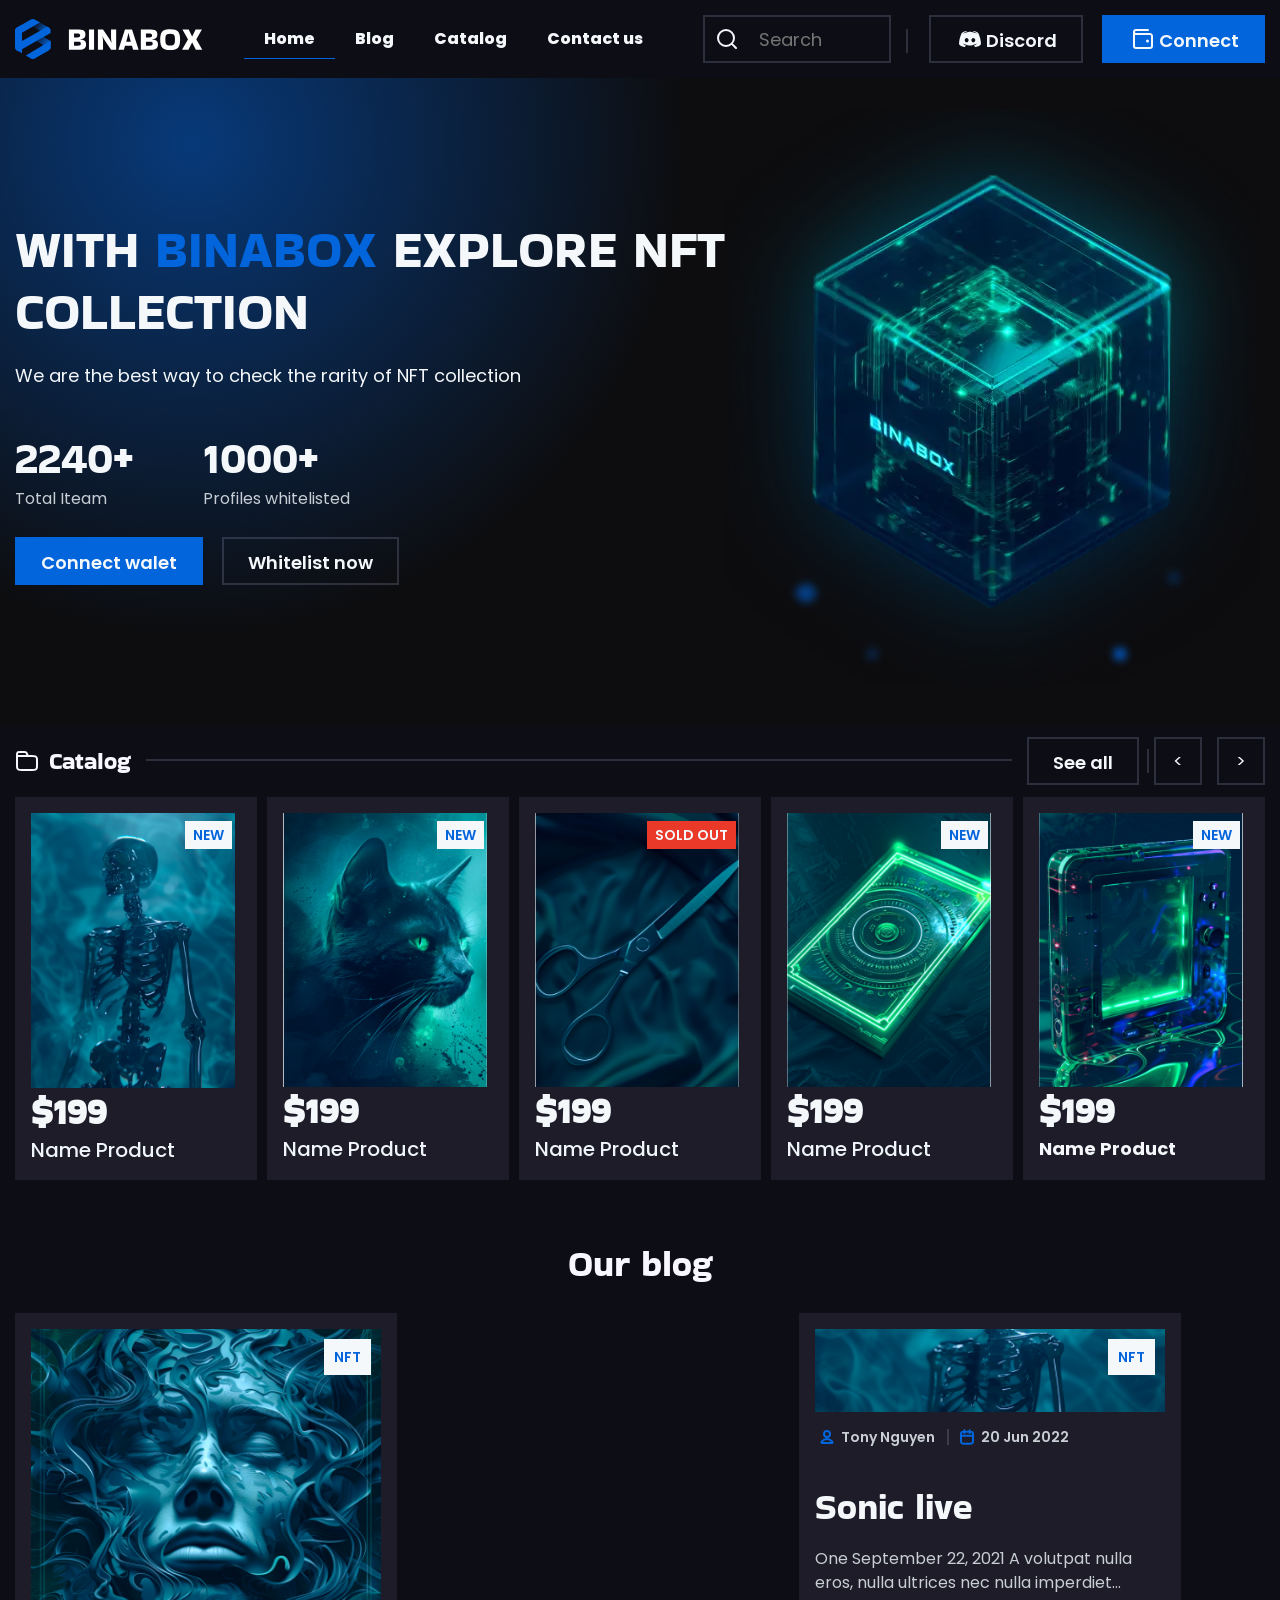
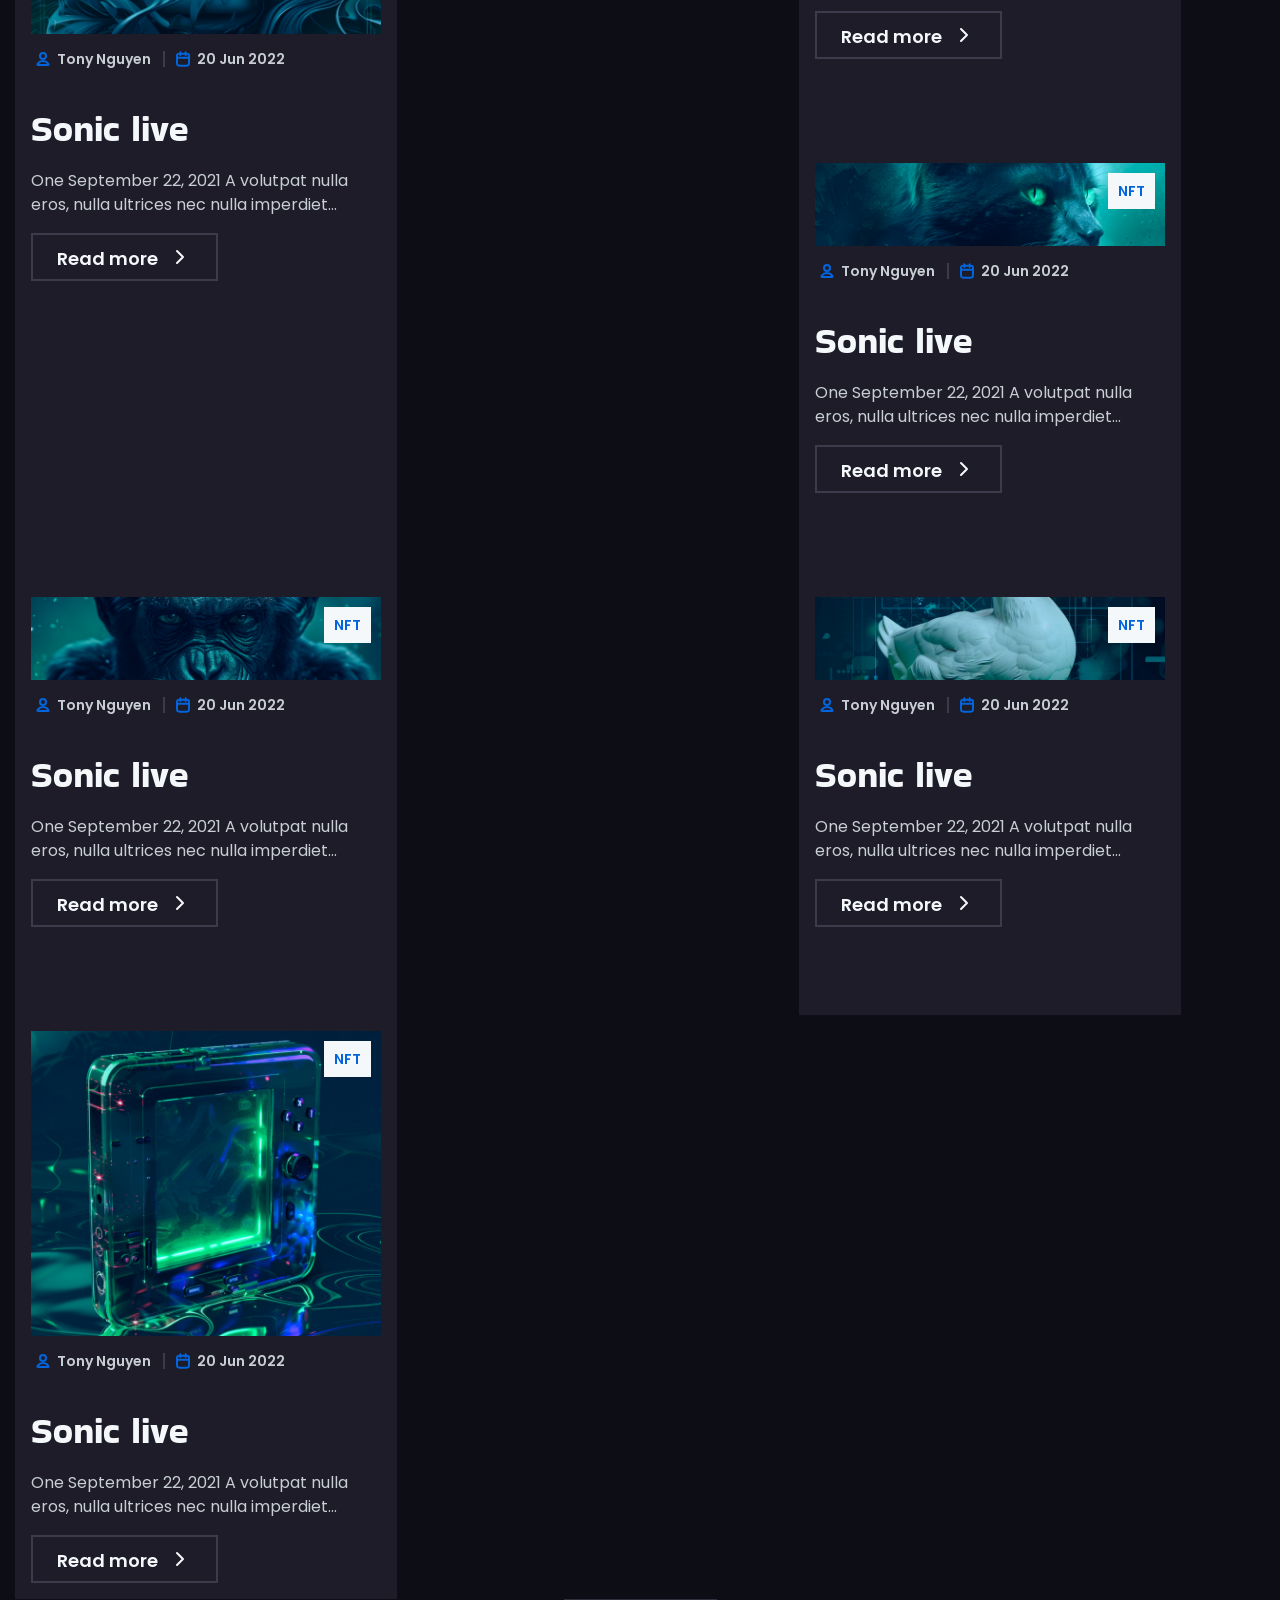
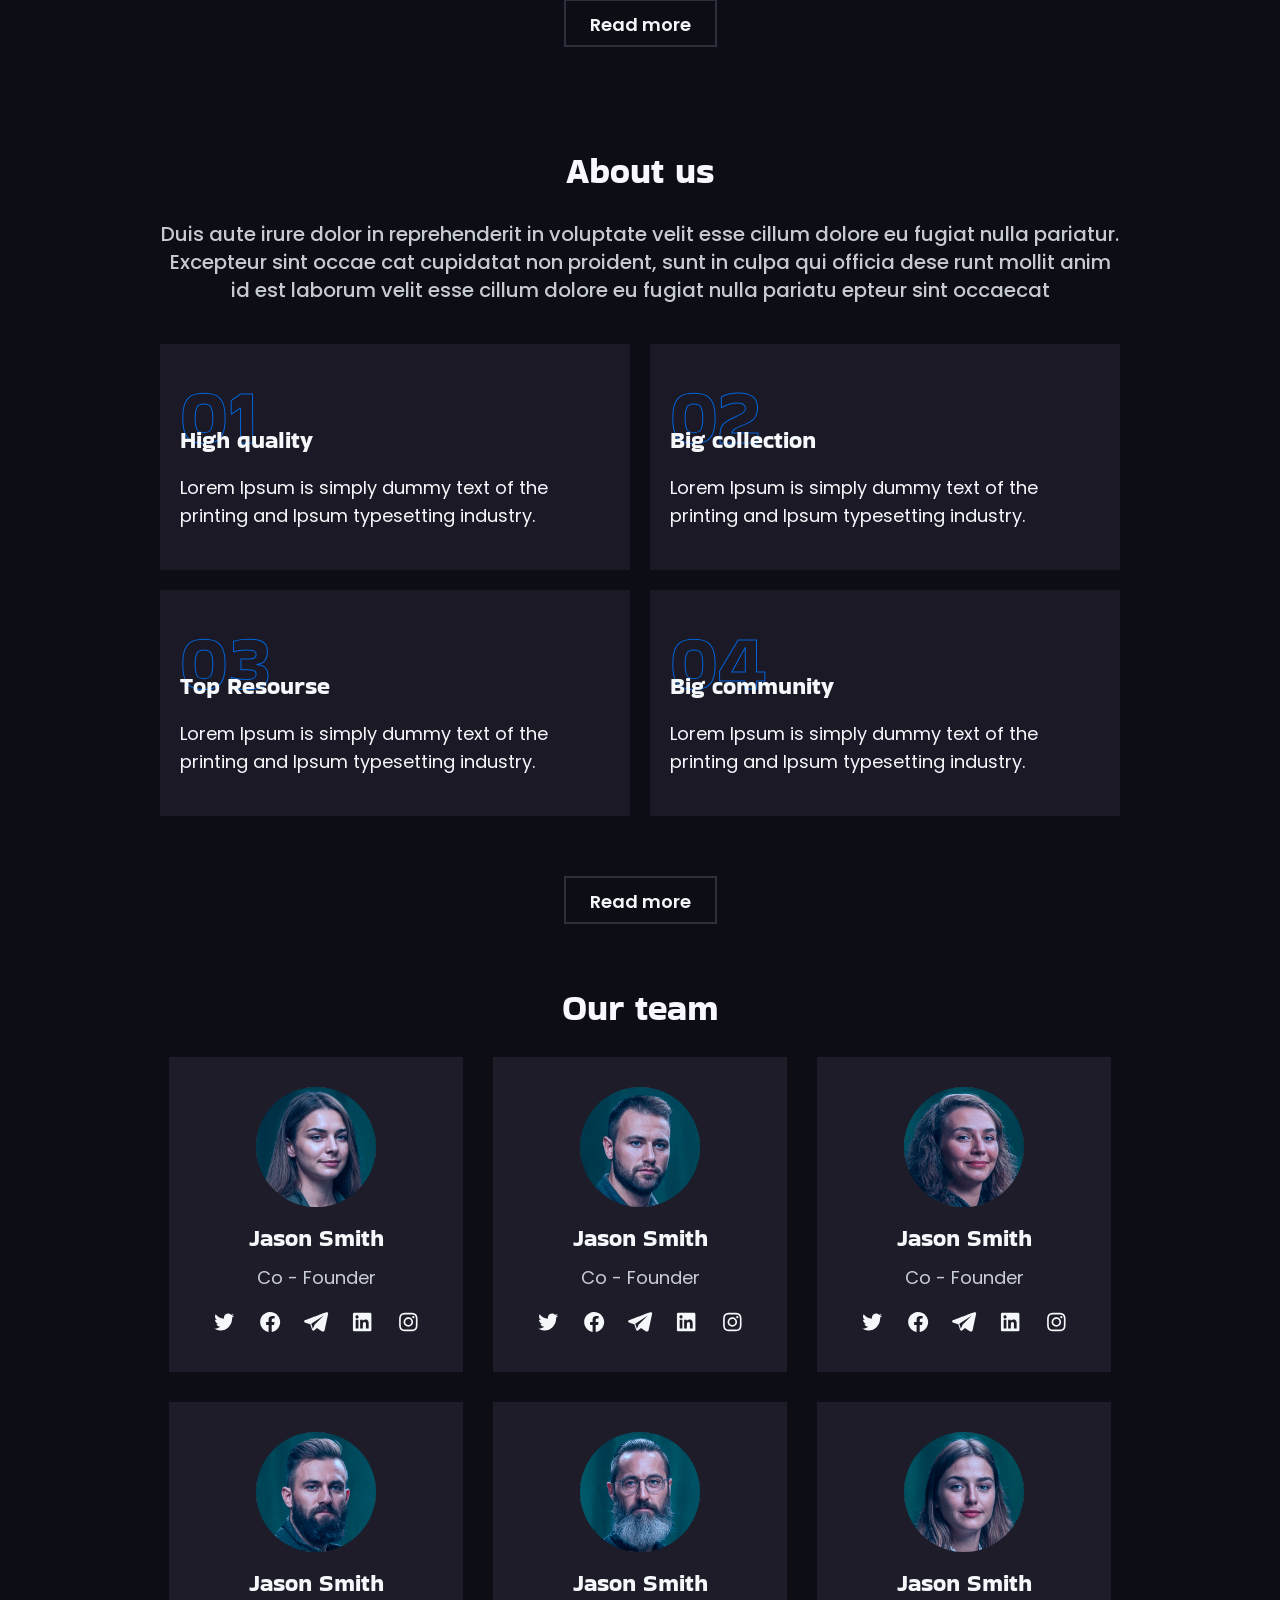
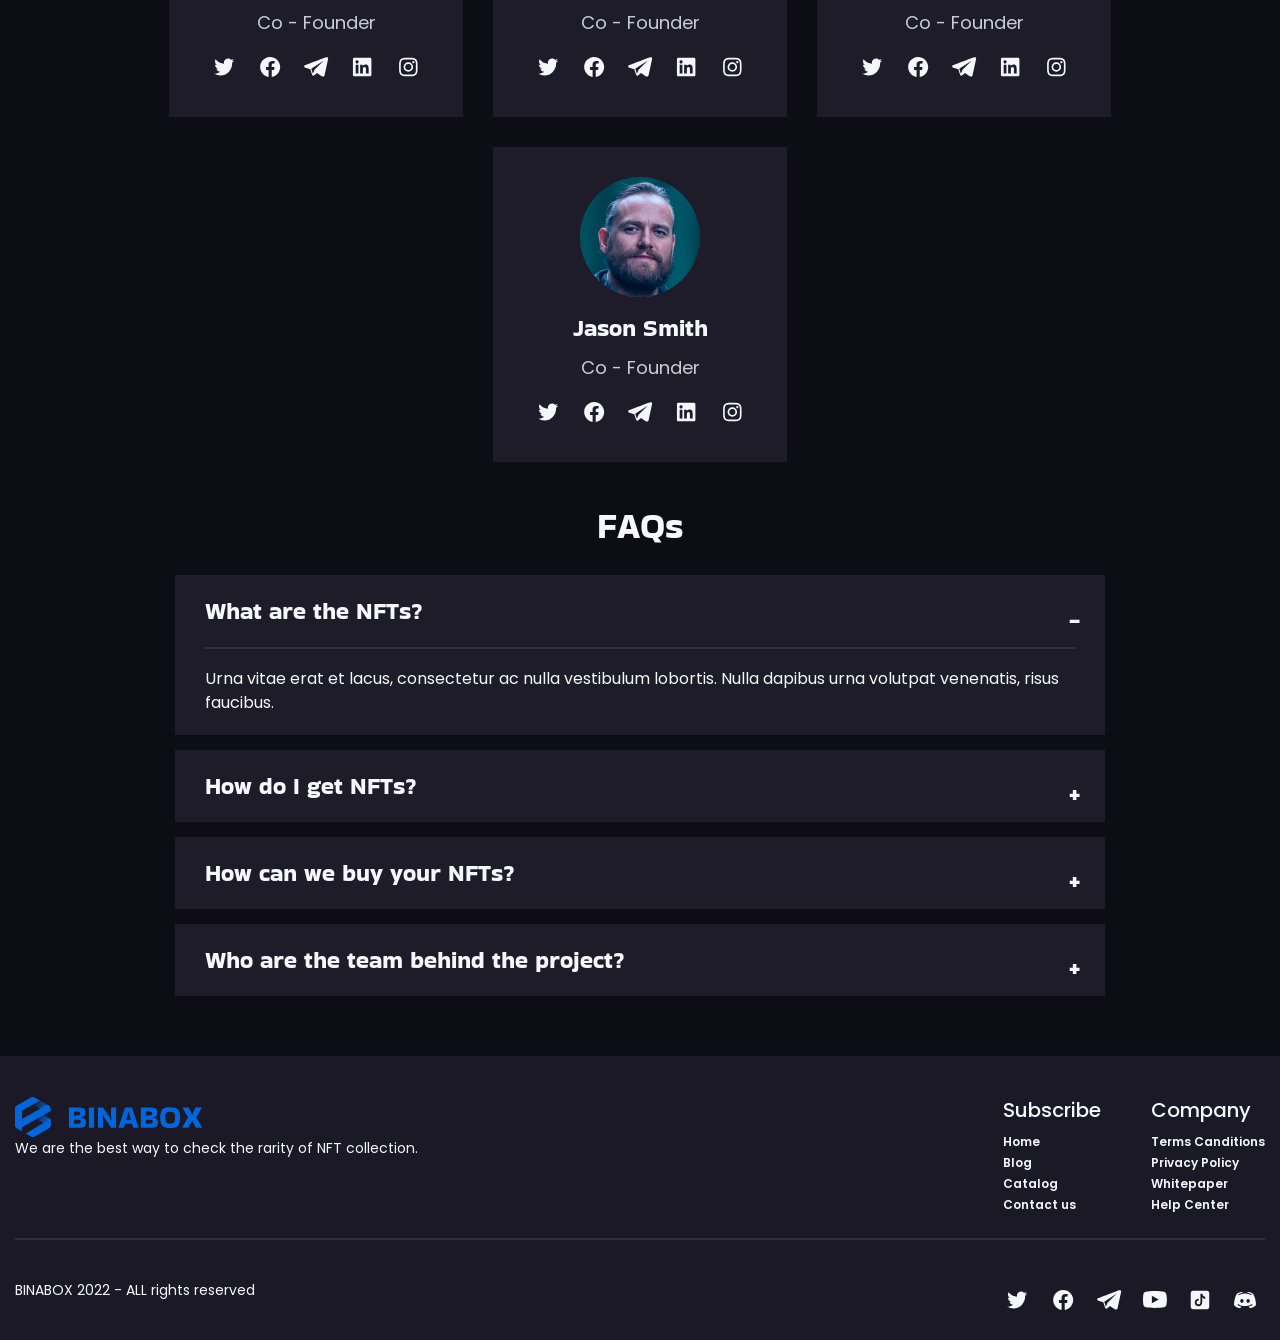
==== commit a5a46ee3: "Merge c91d7a4db48c84d35a02a3819f48681124b5ac61 into 63fc62156303ff1d4580d2532bbd41a12e87d8d4" ====
--- a/index.html
+++ b/index.html
@@ -2,567 +2,1029 @@
 <html lang="en">
 <head>
     <meta charset="UTF-8">
-    <meta name="viewport" content="width=device-width, initial-scale=1.0">
     <title>Binabox</title>
-    <link rel="preconnect" href="https://fonts.googleapis.com" />
-    <link rel="preconnect" href="https://fonts.gstatic.com" crossorigin />
-    <link href="https://fonts.googleapis.com/css2?family=Poppins:wght@400;500;600&display=swap" rel="stylesheet"/>
-    <link href="https://fonts.googleapis.com/css2?family=Bakbak+One:wght@400;500;600&display=swap" rel="stylesheet"/>
+    <link rel="preconnect" href="https://fonts.googleapis.com">
+    <link rel="preconnect" href="https://fonts.gstatic.com" crossorigin>
+    <link href="https://fonts.googleapis.com/css2?family=Bakbak+One&family=Poppins:wght@400;500;600&display=swap" rel="stylesheet">
     <link rel="stylesheet" href="normalize.css">
     <link rel="stylesheet" href="style.css">
 </head>
 <body>
     <header class="header">
-        <h1 class="logo">
-            <img src="images/logo-white.svg" width="188" height="42" class="logo__image" alt="Binabox">
-        </h1>
-        <nav class="header-nav">
-            <ul class="header-nav__wrapper">
-                <li class="header-nav__item header-nav__item--active">
-                    <a href="#">Home</a>
-                </li>
-                <li class="header-nav__item">
-                    <a href="#">Blog</a>
-                </li>
-                <li class="header-nav__item">
-                    <a href="#">Catalog</a>
-                </li>
-                <li class="header-nav__item">
-                    <a href="#">Contact Us</a>
-                </li>
-            </ul>
-        </nav>
-        <div class="header-actions">
-            <form class="search-form" action="/search">
-                <button type="submit" class="search-form__btn">
-                    <img src="images/search.svg" width="24" height="24" alt="search">
-                </button>
-                <input class="search-form__input" type="text" placeholder="Search" aria-label="Search"> 
-            </form >
-            <a href="#" class="btn btn--icon">
-                <img src="images/discord.svg" width="24" height="24" alt="discord">
-                Discord
-            </a>
-            <a href="#" class="btn btn--icon btn--color">
-                <img src="images/wallet.svg" width="24" height="24" alt="connect">
-                Connect
-            </a>
-        </div>
+        <div class="header__content">
+            <h1 class="logo">
+                <img src="img/logo.svg" width="188" height="44" alt="binabox" >
+            </h1>
+            <nav class="navigation">
+                <ul class="navigation__list">
+                    <li class="navigation__item active">
+                        <a href="#" class="navigation__link">
+                            Home
+                        </a>
+                    </li>
+                    <li class="navigation__item">
+                        <a href="blog-article.html" class="navigation__link">
+                            Blog
+                        </a>
+                    </li>
+                    <li class="navigation__item">
+                        <a href="catalog.html" class="navigation__link">
+                            Catalog
+                        </a>
+                    </li>
+                    <li class="navigation__item">
+                        <a href="contacts.html" class="navigation__link">
+                            Contact us
+                        </a>
+                    </li>
+                </ul>
+            </nav>
+            <div class="tools">
+                <form class="search">
+                    <button type="submit" class="search__btn">
+                        <svg width="20" height="20" viewBox="0 0 20 20" fill="none" xmlns="http://www.w3.org/2000/svg">
+                            <path d="M19 19L14.65 14.65M17 9C17 13.4183 13.4183 17 9 17C4.58172 17 1 13.4183 1 9C1 4.58172 4.58172 1 9 1C13.4183 1 17 4.58172 17 9Z" stroke="#F5F8FB" stroke-width="2" stroke-linecap="round" stroke-linejoin="round"/>
+                        </svg>
+                        <span class="accessibility">
+                            Search
+                        </span>
+                    </button>
+                    <input type="search" class="search__input" placeholder="Search">
+                </form>
+                <a href="#" class="btn btn--icon-left">
+                    <svg width="24" height="24" viewBox="0 0 24 24" fill="none" xmlns="http://www.w3.org/2000/svg">
+                        <path d="M20.2752 6.02667C18.7615 4.74667 16.945 4.10667 15.0275 4L14.7248 4.32C16.4404 4.74667 17.9541 5.6 19.367 6.77333C17.6514 5.81333 15.7339 5.17333 13.7156 4.96C13.1101 4.85333 12.6055 4.85333 12 4.85333C11.3945 4.85333 10.8899 4.85333 10.2844 4.96C8.26606 5.17333 6.34862 5.81333 4.63303 6.77333C6.04587 5.6 7.55963 4.74667 9.27523 4.32L8.97248 4C7.05505 4.10667 5.23853 4.74667 3.72477 6.02667C2.00917 9.44 1.10092 13.28 1 17.2267C2.51376 18.9333 4.63303 20 6.85321 20C6.85321 20 7.55963 19.1467 8.06422 18.4C6.75229 18.08 5.54128 17.3333 4.73395 16.16C5.44037 16.5867 6.14679 17.0133 6.85321 17.3333C7.76147 17.76 8.66972 17.9733 9.57798 18.1867C10.3853 18.2933 11.1927 18.4 12 18.4C12.8073 18.4 13.6147 18.2933 14.422 18.1867C15.3303 17.9733 16.2385 17.76 17.1468 17.3333C17.8532 17.0133 18.5596 16.5867 19.2661 16.16C18.4587 17.3333 17.2477 18.08 15.9358 18.4C16.4404 19.1467 17.1468 20 17.1468 20C19.367 20 21.4862 18.9333 23 17.2267C22.8991 13.28 21.9908 9.44 20.2752 6.02667ZM8.66972 15.3067C7.66055 15.3067 6.75229 14.3467 6.75229 13.1733C6.75229 12 7.66055 11.04 8.66972 11.04C9.6789 11.04 10.5872 12 10.5872 13.1733C10.5872 14.3467 9.6789 15.3067 8.66972 15.3067ZM15.3303 15.3067C14.3211 15.3067 13.4128 14.3467 13.4128 13.1733C13.4128 12 14.3211 11.04 15.3303 11.04C16.3394 11.04 17.2477 12 17.2477 13.1733C17.2477 14.3467 16.3394 15.3067 15.3303 15.3067Z" fill="#F5F8FB"/>
+                    </svg>
+                    Discord
+                </a>
+                <a href="#" class="btn btn--primary btn--icon-left">
+                    <svg width="24" height="24" viewBox="0 0 24 24" fill="none" xmlns="http://www.w3.org/2000/svg">
+                        <path d="M16.5 14H16.51M3 5V19C3 20.1046 3.89543 21 5 21H19C20.1046 21 21 20.1046 21 19V9C21 7.89543 20.1046 7 19 7L5 7C3.89543 7 3 6.10457 3 5ZM3 5C3 3.89543 3.89543 3 5 3H17M17 14C17 14.2761 16.7761 14.5 16.5 14.5C16.2239 14.5 16 14.2761 16 14C16 13.7239 16.2239 13.5 16.5 13.5C16.7761 13.5 17 13.7239 17 14Z" stroke="#F5F8FB" stroke-width="2" stroke-linecap="round" stroke-linejoin="round"/>
+                    </svg>
+                    Connect
+                </a>
+            </div>
+        </div>   
     </header>
-    <section class="intro">
-        <div class="intro__wrapper">
-            <div class="intro__block">
-                <strong class="intro__title">With <span>BINABOX</span> Explore NFT Collection</strong>
-                <p class="intro__description">We are the best way to check the rarity of NFT collection</p>
-                <div class="intro__stats">
-                    <div class="intro__stat">
-                        <p class="intro__num">2240+</p>
-                        <p class="intro__text">Total Items</p>
-                    </div>
-                    <div class="intro__stat">
-                        <p class="intro__num">1000+</p>
-                        <p class="intro__text">Products unlocked</p>
+    <main class="main">
+        <section class="promo">
+            <div class="promo__content">
+                <div class="promo__info">
+                    <p class="promo__title">
+                    WITH <span class="mark">BINABOX</span> EXPLORE NFT collection
+                    </p>
+                    <p class="promo__subtitle">
+                        We are the best way to check the rarity of NFT collection
+                    </p>
+                    <dl class="definition">
+                        <div class="definition__box">
+                            <dt class="definition__term">2240+</dt>
+                            <dd class="definition__discription">Total Iteam</dd>  
+                        </div>
+                        <div class="definition__box">
+                            <dt class="definition__term">1000+</dt>
+                            <dd class="definition__discription">Profiles whitelisted</dd>  
+                        </div>
+                    </dl>
+                    <div class="promo__buttons">
+                        <a href="#" class="btn btn--primary">Connect walet</a>
+                        <a href="#" class="btn">Whitelist now</a>
                     </div>
                 </div>
-                <div class="block__btns">
-                    <a href="#" class="btn btn--color">Connect Wallet</a>
-                    <a href="#" class="btn">Whitelist Now</a>
+                <img class="promo__img" src="img/cube.webp" width="576" height="576" alt="cube" >
+            </div>
+        </section>
+        <section class="catalog">
+            <div class="catalog__box">
+                <h2 class="catalog__title">
+                    Catalog
+                </h2> 
+                <div class="catalog__buttons">
+                    <a href="#" class="btn">See all</a> 
+                    <button class="btn—prev">
+                        <span class="accessibility">
+                            Prev
+                        </span>
+                    </button>
+                    <button class="btn—next">
+                        <span class="accessibility"> 
+                            Next
+                        </span>
+                    </button>
                 </div>
             </div>
-            <div class="intro__bg"><img src="images/bg.webp" width="576" height="576" alt="background intro image"></div>
-        </div>
-    </section>
-    <main class="main">
-        <section class="catalog">
-            <div class="catalog__navigation">
-                <h2 class="catalog__title">Catalog</h2>
-                <div class="catalog__actions">
-                    <a href="#" class="btn btn--margin-right">See all</a>
-                    <a href="#" class="btn">
-                        <img src="images/chevron-left.svg" width="24" height="24" alt="previous button">
-                    </a>
-                    <a href="#" class="btn btn--color">
-                        <img src="images/chevron-right.svg" width="24" height="24" alt="next button">
-                    </a>
-                </div>
+            <div class="catalog__list">
+                <article class="catalog__item">
+                    <div class="catalog__image">
+                        <img src="img/catalog1.jpg" width="240" height="324" alt="skeleton">
+                        <span class="catalog__label">
+                            New
+                        </span>
+                    </div>
+                    <b class="catalog__price">
+                        $199
+                    </b>
+                    <strong class="catalog__heading">
+                        Name Product
+                    </strong>
+                </article>
+                <article class="catalog__item">
+                    <div class="catalog__image">
+                        <img src="img/catalog2.jpg" width="240" height="324" alt="cat">
+                        <span class="catalog__label">
+                            New
+                        </span>
+                    </div>
+                    <b class="catalog__price">
+                        $199
+                    </b>
+                    <strong class="catalog__heading">
+                        Name Product
+                    </strong>
+                </article>
+                <article class="catalog__item">
+                    <div class="catalog__image">
+                        <img src="img/catalog3.jpg" width="240" height="324" alt="scissors">
+                        <span class="catalog__label catalog__label--red">
+                            Sold out
+                        </span>
+                    </div>
+                    <b class="catalog__price">
+                        $199
+                    </b>
+                    <strong class="catalog__heading">
+                        Name Product
+                    </strong>
+                </article>
+                <article class="catalog__item">
+                    <div class="catalog__image">
+                        <img src="img/catalog4.jpg" width="240" height="324" alt="cart">
+                        <span class="catalog__label">
+                            New
+                        </span>
+                    </div>
+                    <b class="catalog__price">
+                        $199
+                    </b>
+                    <strong class="catalog__heading">
+                        Name Product
+                    </strong>
+                </article>
+                <article class="catalog__item">
+                    <div class="catalog__image">
+                        <img src="img/catalog5.jpg" width="240" height="324" alt="frame">
+                        <span class="catalog__label">
+                            New
+                        </span>
+                    </div>
+                    <b class="catalog__price">
+                        $199
+                    </b>
+                    <strong class="catalog-item__title">
+                        Name Product
+                    </strong>
+                </article>
             </div>
-            <div class="catalog__wrapper">
-                <div class="catalog__item">
-                    <a href="#" class="catalog__item-main">
-                        <div class="catalog__image">
-                            <img src="images/catalog-1.jpg" width="240" height="324" alt="neon sceleton">
-                            <span class="image-label">New</span>
-                        </div>
-                        <p class="catalog__price">$199</p>
-                        <p class="catalog__name">Name Product</p>
-                    </a>
-                    <div class="catalog__item-overlay">
-                        <div class="catalog__bg"></div>
-                        <div class="catalog__btns">
-                            <a href="#" class="btn btn--icon btn--full">
-                                <img src="images/heart.svg" width="24" height="24" alt="heart">
-                                Favourites
-                            </a>
-                            <a href="#" class="btn btn--color btn--full">Buy</a>
-                        </div>
-                    </div>
-                </div>
-                <a href="#" class="catalog__item">
-                    <div class="catalog__image">
-                        <img src="images/catalog-2.webp" width="240" height="324" alt="neon cat">
-                        <span class="image-label">New</span>
-                    </div>
-                    <p class="catalog__price">$199</p>
-                    <p class="catalog__name">Name Product</p>
-                </a>
-                <a href="#" class="catalog__item">
-                    <div class="catalog__image">
-                        <img src="images/catalog-3.webp" width="240" height="324" alt="scissors">
-                        <span class="image-label image-label--sold">Sold out</span>
-                    </div>
-                    <p class="catalog__price">$199</p>
-                    <p class="catalog__name">Name Product</p>
-                </a>
-                <a href="#" class="catalog__item">
-                    <div class="catalog__image">
-                        <img src="images/catalog-4.webp" width="240" height="324" alt="rectangular game">
-                        <span class="image-label">New</span>
-                    </div>
-                    <p class="catalog__price">$199</p>
-                    <p class="catalog__name">Name Product</p>
-                </a>
-                <a href="#" class="catalog__item">
-                    <div class="catalog__image">
-                        <img src="images/catalog-5.webp" width="240" height="324" alt="square game">
-                        <span class="image-label">New</span>
-                    </div>
-                    <p class="catalog__price">$199</p>
-                    <p class="catalog__name">Name Product</p>
+        </section>
+        <section class="blog">
+            <h2 class="section-title">
+                Our blog
+            </h2>
+            <div class="blog__list">
+                <article class="blog__item grid-row-span">
+                    <div class="blog__img">
+                        <span class="blog__label">
+                            NFT
+                        </span> 
+                        <img src="img/blog1.jpg" width="736" height="640" alt="face">
+                    </div>
+                    <div class="blog__info">
+                        <span class="blog__autor">
+                            Tony Nguyen
+                        </span>
+                        <time datetime="2022-06-20">
+                            20 Jun 2022
+                        </time>
+                    </div>
+                    <h3 class="blog__name">
+                        Sonic live
+                    </h3>
+                    <p>
+                        One September 22, 2021 A volutpat nulla eros, nulla ultrices nec nulla imperdiet...
+                    </p>
+                    <div class="blog__button">
+                        <a href="#" class="btn btn--icon-right">
+                            Read more
+                            <img src="img/chevron-right.svg" class="btn__icon" width="24" height="24" alt="chevron right">
+                        </a>
+                    </div>
+                </article>
+                <article class="blog__item">
+                    <div class="blog__img">
+                        <span class="blog__label">
+                            NFT
+                        </span> 
+                        <img src="img/blog2.jpg" width="736" height="174" alt="skeleton">
+                    </div>
+                    <div class="blog__info">
+                        <span class="blog__autor">
+                            Tony Nguyen
+                        </span>
+                        <time datetime="2022-06-20">
+                            20 Jun 2022
+                        </time>
+                    </div>
+                    <h3 class="blog__name">
+                        Sonic live
+                    </h3>
+                    <p>
+                        One September 22, 2021 A volutpat nulla eros, nulla ultrices nec nulla imperdiet...
+                    </p>
+                    <div class="blog__button">
+                        <a href="#" class="btn btn--icon-right">
+                            Read more
+                            <img src="img/chevron-right.svg" class="btn__icon" width="24" height="24" alt="chevron right">
+                        </a>
+                    </div>
+                </article>
+                <article class="blog__item">
+                    <div class="blog__img">
+                        <span class="blog__label">
+                            NFT
+                        </span> 
+                        <img src="img/blog3.jpg" width="736" height="174" alt="cat">
+                    </div>
+                    <div class="blog__info">
+                        <span class="blog__autor">
+                            Tony Nguyen
+                        </span>
+                        <time datetime="2022-06-20">
+                            20 Jun 2022
+                        </time>
+                    </div>
+                    <h3 class="blog__name">
+                        Sonic live
+                    </h3>
+                    <p>
+                        One September 22, 2021 A volutpat nulla eros, nulla ultrices nec nulla imperdiet...
+                    </p>
+                    <div class="blog__button">
+                        <a href="#" class="btn btn--icon-right">
+                            Read more
+                            <img src="img/chevron-right.svg" class="btn__icon" width="24" height="24" alt="chevron right">
+                        </a>
+                    </div>
+                </article>
+                <article class="blog__item">
+                    <div class="blog__img">
+                        <span class="blog__label">
+                            NFT
+                        </span> 
+                        <img src="img/blog4.jpg" width="736" height="174" alt="monkey">
+                    </div>
+                    <div class="blog__info">
+                        <span class="blog__autor">
+                            Tony Nguyen
+                        </span>
+                        <time datetime="2022-06-20">
+                            20 Jun 2022
+                        </time>
+                    </div>
+                    <h3 class="blog__name">
+                        Sonic live
+                    </h3>
+                    <p>
+                        One September 22, 2021 A volutpat nulla eros, nulla ultrices nec nulla imperdiet...
+                    </p>
+                    <div class="blog__button">
+                        <a href="#" class="btn btn--icon-right">
+                            Read more
+                            <img src="img/chevron-right.svg" class="btn__icon" width="24" height="24" alt="chevron right">
+                        </a>
+                    </div>
+                </article>
+                <article class="blog__item">
+                    <div class="blog__img">
+                        <span class="blog__label">
+                            NFT
+                        </span> 
+                        <img src="img/blog5.jpg" width="736" height="174" alt="duck">
+                    </div>
+                    <div class="blog__info">
+                        <span class="blog__autor">
+                            Tony Nguyen
+                        </span>
+                        <time datetime="2022-06-20">
+                            20 Jun 2022
+                        </time>
+                    </div>
+                    <h3 class="blog__name">
+                        Sonic live
+                    </h3>
+                    <p>
+                        One September 22, 2021 A volutpat nulla eros, nulla ultrices nec nulla imperdiet...
+                    </p>
+                    <div class="blog__button">
+                        <a href="#" class="btn btn--icon-right">
+                            Read more
+                            <img src="img/chevron-right.svg" class="btn__icon" width="24" height="24" alt="chevron right">
+                        </a>
+                    </div>
+                </article>
+                <article class="blog__item grid-row-span">
+                    <div class="blog__img">
+                        <span class="blog__label">
+                            NFT
+                        </span> 
+                        <img src="img/blog6.jpg" width="736" height="640" alt="frame">
+                    </div>
+                    <div class="blog__info">
+                        <span class="blog__autor">
+                            Tony Nguyen
+                        </span>
+                        <time datetime="2022-06-20">
+                            20 Jun 2022
+                        </time>
+                    </div>
+                    <h3 class="blog__name">
+                        Sonic live
+                    </h3>
+                    <p>
+                        One September 22, 2021 A volutpat nulla eros, nulla ultrices nec nulla imperdiet...
+                    </p>
+                    <div class="blog__button">
+                        <a href="#" class="btn btn--icon-right">
+                            Read more
+                            <img src="img/chevron-right.svg" class="btn__icon" width="24" height="24" alt="chevron right">
+                        </a>
+                    </div>
+                </article>
+            </div>
+            <div class="align-center">
+                <a href="#" class="btn">
+                    Read more
                 </a>
             </div>
         </section>
-        <section class="blog">
-            <h2 class="subtitle">Our Blog</h2>
-            <div class="blog__wrapper">
-                <article class="blog__post blog__post--big">
-                    <div class="blog__image">
-                        <img src="images/blog-image-1.webp" width="738" height="640" alt="Blog Post">
-                        <span class="image-label">NFT</span>
-                    </div>
-                    <div class="blog__info">
-                        <p class="blog__name">Tony Nguyen</p>
-                        <time datetime="2022-06-20" class="blog__date">20 Jun 2022</time>
-                    </div>
-                    <h3 class="blog__title">Sonic Live</h3>
-                    <p class="blog__description">One September 22, 2021 A volutpat nulla eros, nulla ultrices nec nulla imperdiet...</p>
-                    <a href="#" class="btn btn--icon-after">
-                        Read more
-                        <img src="images/chevron-right.svg" width="24" height="24" alt="read more">
+        <section class="about">
+            <h2 class="section-title">
+                About us
+            </h2>
+            <p class="about__subtitle">
+                Duis aute irure dolor in reprehenderit in voluptate velit esse cillum dolore eu fugiat nulla pariatur. Excepteur sint occae cat cupidatat non proident, sunt in culpa qui officia dese runt mollit anim id est laborum velit esse cillum dolore eu fugiat nulla pariatu epteur sint occaecat
+            </p>
+            <ol class="about__list">
+                <li class="about__item">
+                    <a href="#" class="about__link">
+                        <h3 class="about__heading">
+                            High quality
+                        </h3>
+                        <p>
+                            Lorem Ipsum is simply dummy text of the printing and Ipsum typesetting industry. 
+                        </p>
                     </a>
-                </article>
-                <article class="blog__post">
-                    <div class="blog__image">
-                        <img src="images/blog-image-2.webp" width="738" height="174" alt="Blog Post">
-                        <span class="image-label">NFT</span>
-                    </div>
-                    <div class="blog__info">
-                        <p class="blog__name">Tony Nguyen</p>
-                        <time datetime="2022-06-20" class="blog__date">20 Jun 2022</time>
-                    </div>
-                    <h3 class="blog__title">Sonic Live</h3>
-                    <p class="blog__description">One September 22, 2021 A volutpat nulla eros, nulla ultrices nec nulla imperdiet...</p>
-                    <a href="#" class="btn btn--icon-after">
-                        Read more
-                        <img src="images/chevron-right.svg" width="24" height="24" alt="read more">
+                </li>
+                <li class="about__item">
+                    <a href="#" class="about__link">
+                        <h3 class="about__heading">
+                            Big collection
+                        </h3>
+                        <p>
+                            Lorem Ipsum is simply dummy text of the printing and Ipsum typesetting industry. 
+                        </p>
                     </a>
-                </article>
-                <article class="blog__post">
-                    <div class="blog__image">
-                        <img src="images/blog-image-3.webp" width="738" height="174" alt="Blog Post">
-                        <span class="image-label">NFT</span>
-                    </div>
-                    <div class="blog__info">
-                        <p class="blog__name">Tony Nguyen</p>
-                        <time datetime="2022-06-20" class="blog__date">20 Jun 2022</time>
-                    </div>
-                    <h3 class="blog__title">Sonic Live</h3>
-                    <p class="blog__description">One September 22, 2021 A volutpat nulla eros, nulla ultrices nec nulla imperdiet...</p>
-                    <a href="#" class="btn btn--icon-after">
-                        Read more
-                        <img src="images/chevron-right.svg" width="24" height="24" alt="read more">
+                </li>
+                <li class="about__item">
+                    <a href="#" class="about__link">
+                        <h3 class="about__heading">
+                            Top Resourse
+                        </h3>
+                        <p>
+                            Lorem Ipsum is simply dummy text of the printing and Ipsum typesetting industry. 
+                        </p>
                     </a>
-                </article>
-                <article class="blog__post">
-                    <div class="blog__image">
-                        <img src="images/blog-image-4.webp" width="738" height="174" alt="Blog Post">
-                        <span class="image-label">NFT</span>
-                    </div>
-                    <div class="blog__info">
-                        <p class="blog__name">Tony Nguyen</p>
-                        <time datetime="2022-06-20" class="blog__date">20 Jun 2022</time>
-                    </div>
-                    <h3 class="blog__title">Sonic Live</h3>
-                    <p class="blog__description">One September 22, 2021 A volutpat nulla eros, nulla ultrices nec nulla imperdiet...</p>
-                    <a href="#" class="btn btn--icon-after">
-                        Read more
-                        <img src="images/chevron-right.svg" width="24" height="24" alt="read more">
+                </li>
+                <li class="about__item">
+                    <a href="#" class="about__link">
+                        <h3 class="about__heading">
+                            Big community
+                        </h3>
+                        <p>
+                            Lorem Ipsum is simply dummy text of the printing and Ipsum typesetting industry. 
+                        </p>
                     </a>
-                </article>
-                <article class="blog__post blog__post--big">
-                    <div class="blog__image">
-                        <img src="images/blog-image-5.webp" width="738" height="174"" alt="Blog Post">
-                        <span class="image-label">NFT</span>
-                    </div>
-                    <div class="blog__info">
-                        <p class="blog__name">Tony Nguyen</p>
-                        <time datetime="2022-06-20" class="blog__date">20 Jun 2022</time>
-                    </div>
-                    <h3 class="blog__title">Sonic Live</h3>
-                    <p class="blog__description">One September 22, 2021 A volutpat nulla eros, nulla ultrices nec nulla imperdiet...</p>
-                    <a href="#" class="btn btn--icon-after">
-                        Read more
-                        <img src="images/chevron-right.svg" width="24" height="24" alt="read more">
-                    </a>
-                </article>
-                <article class="blog__post">
-                    <div class="blog__image">
-                        <img src="images/blog-image-6.webp" width="738" height="640" alt="Blog Post">
-                        <span class="image-label">NFT</span>
-                    </div>
-                    <div class="blog__info">
-                        <p class="blog__name">Tony Nguyen</p>
-                        <time datetime="2022-06-20" class="blog__date">20 Jun 2022</time>
-                    </div>
-                    <h3 class="blog__title">Sonic Live</h3>
-                    <p class="blog__description">One September 22, 2021 A volutpat nulla eros, nulla ultrices nec nulla imperdiet...</p>
-                    <a href="#" class="btn btn--icon-after">
-                        Read more
-                        <img src="images/chevron-right.svg" width="24" height="24" alt="read more">
-                    </a>
-                </article>
-            </div>
-            <div class="btn-wrapper">
-                <a href="#" class="btn">Read more</a>
-            </div>
-        </section>
-        <section class="about">
-            <div class="about__wrapper">
-                <h2 class="subtitle">About Us</h2>
-                <p class="about__description">Duis aute irure dolor in reprehenderit in voluptate velit esse cillum dolore eu fugiat nulla pariatur. Excepteur sint occae cat cupidatat non proident, sunt in culpa qui officia dese runt mollit anim id est laborum velit esse cillum dolore eu fugiat nulla pariatu epteur sint occaecat</p>
-                <ol class="about__features">
-                    <li class="about__item">
-                        <a href="#">
-                            <h3 class="about__title">High Quality</h3>
-                            <p class="about__text">Lorem ipsum dolor sit amet.</p>
-                        </a>
-                    </li>
-                    <li class="about__item">
-                        <a href="#">
-                            <h3 class="about__title">Big Collection</h3>
-                            <p class="about__text">Lorem ipsum dolor sit amet.</p>
-                        </a>
-                    </li>
-                    <li class="about__item">
-                        <a href="#">
-                            <h3 class="about__title">Top Resourse</h3>
-                            <p class="about__text">Lorem ipsum dolor sit amet.</p>
-                        </a>
-                    </li>
-                    <li class="about__item">
-                        <a href="#">
-                            <h3 class="about__title">Big community</h3>
-                            <p class="about__text">Lorem ipsum dolor sit amet.</p>
-                        </a>   
-                    </li>
-                </ol>
-            </div>
-            <div class="btn-wrapper">
-                <a href="#" class="btn">Read more</a>
+                </li>
+            </ol>
+            <div class="align-center">
+                <a href="#" class="btn">
+                    Read more
+                </a>
             </div>
         </section>
         <section class="team">
-            <h2 class="subtitle">Our Team</h2>
-            <div class="team__members">
-                <article class="team__item">
-                    <a href="#">
-                        <img src="images/team-member-1.webp" class="team__image" width="127" height="127" alt="Jason Smith">
-                        <h3 class="team__name">Jason Smith</h3>
-                        <p class="team__role">Co-founder</p>
-                    </a>
-                    <ul class="social">
-                        <li class="social__item">
-                            <a href="#">
-                                <img src="images//twitter.svg" width="24" height="24" alt="Twitter">
-                            </a>
-                        </li>
-                        <li class="social__item">
-                            <a href="#">
-                                <img src="images/facebook.svg" width="24" height="24" alt="Facebook">
-                            </a>
-                        </li>
-                        <li class="social__item">
-                            <a href="#">
-                                <img src="images/telegram.svg" width="24" height="24" alt="Telegram">
-                            </a>
-                        </li>
-                        <li class="social__item">
-                            <a href="#">
-                                <img src="images/instagram.svg" width="24" height="24" alt="Instagram">
-                            </a>
-                        </li>
-                        <li class="social__item">
-                            <a href="#">
-                                <img src="images/youtube.svg" width="24" height="24" alt="Youtube">
+            <h2 class="section-title">
+                Our team
+            </h2>
+            <div class="team__list">
+                <div class="team__item">
+                    <img src="img/person1.jpg" width="120" height="120" alt="person">
+                    <strong class="team__name">
+                        Jason Smith
+                    </strong>
+                    <p class="team__position">
+                        Co - Founder
+                    </p>
+                    <ul class="social-networks">
+                        <li>
+                            <a href="#">
+                                <svg width="41" height="40" viewBox="0 0 41 40" fill="none" xmlns="http://www.w3.org/2000/svg">
+                                    <path d="M27.8106 14.1801C28.6677 13.6439 29.309 12.7996 29.6148 11.8049C28.8094 12.3049 27.9283 12.6572 27.0094 12.8464C25.7355 11.4362 23.717 11.093 22.082 12.0086C20.4469 12.9242 19.6 14.8719 20.0145 16.7633C16.7155 16.59 13.6419 14.9594 11.5586 12.2771C10.4714 14.2395 11.027 16.7481 12.8283 18.01C12.1769 17.9881 11.54 17.8035 10.9706 17.4717C10.9706 17.4897 10.9706 17.5077 10.9706 17.5257C10.971 19.5699 12.3478 21.3307 14.2625 21.7358C13.6583 21.9079 13.0245 21.9332 12.4095 21.8099C12.948 23.558 14.4877 24.7556 16.2426 24.7914C14.7892 25.9851 12.9942 26.6325 11.1465 26.6293C10.819 26.6298 10.4918 26.6101 10.1665 26.5703C12.0428 27.8319 14.2265 28.5016 16.4568 28.4992C19.5596 28.5215 22.5415 27.2415 24.7355 24.9455C26.9295 22.6494 28.1525 19.529 28.1309 16.2821C28.1309 16.096 28.1268 15.9109 28.1185 15.7268C28.9221 15.1191 29.6156 14.3663 30.1665 13.5037C29.4179 13.851 28.6238 14.0789 27.8106 14.1801Z" fill="#F5F8FB"/>
+                                </svg>
+                                <span class="accessibility">
+                                    twitter
+                                </span>
+                            </a>
+                        </li>
+                        <li>
+                            <a href="#">
+                                <svg width="41" height="40" viewBox="0 0 41 40" fill="none" xmlns="http://www.w3.org/2000/svg">
+                                    <path d="M10.1678 20.0612C10.169 25.0108 13.7462 29.2253 18.6048 30.001V22.9689H16.0678V20.0612H18.6078V17.8476C18.4943 16.7987 18.8504 15.7534 19.5795 14.9951C20.3086 14.2368 21.3352 13.8441 22.3808 13.9236C23.1314 13.9358 23.88 14.0031 24.6208 14.1248V16.599H23.3568C22.9217 16.5416 22.4842 16.6862 22.1676 16.992C21.851 17.2979 21.6896 17.7318 21.7288 18.1716V20.0612H24.4998L24.0568 22.97H21.7288V30.001C26.9833 29.1655 30.6679 24.3371 30.1134 19.0138C29.5588 13.6905 24.9591 9.73591 19.6467 10.0149C14.3342 10.2938 10.1687 14.7087 10.1678 20.0612Z" fill="#F5F8FB"/>
+                                </svg>
+                                <span class="accessibility">
+                                    facebook
+                                </span>
+                            </a>
+                        </li>
+                        <li>
+                            <a href="#">
+                                <svg width="41" height="40" viewBox="0 0 41 40" fill="none" xmlns="http://www.w3.org/2000/svg">
+                                    <path d="M31.7134 10.4227C31.304 10.1145 30.661 10.0704 29.9962 10.3074H29.9951C29.2958 10.5565 10.202 17.8277 9.42471 18.1247C9.28333 18.1684 8.04862 18.5774 8.1758 19.4885C8.28934 20.3099 9.28169 20.6501 9.40287 20.6893L14.2571 22.165C14.5792 23.1168 15.7664 26.6283 16.029 27.3785C16.1927 27.8462 16.4596 28.4607 16.9274 28.5871C17.3379 28.7277 17.7462 28.5993 18.0104 28.4151L20.9782 25.9712L25.7691 29.2884L25.8832 29.349C26.2085 29.4769 26.5202 29.5409 26.8177 29.5409C27.0475 29.5409 27.268 29.5026 27.4787 29.426C28.1965 29.1643 28.4836 28.5571 28.5136 28.4883L32.0922 11.974C32.3106 11.092 32.0071 10.6432 31.7134 10.4227ZM18.5382 22.7553L16.9007 26.6322L15.2631 21.786L27.8177 13.5475L18.5382 22.7553Z" fill="#F5F8FB"/>
+                                </svg>
+                                <span class="accessibility">
+                                    telegram
+                                </span>
+                            </a>
+                        </li>
+                        <li>
+                            <a href="#">
+                                <svg width="41" height="40" viewBox="0 0 41 40" fill="none" xmlns="http://www.w3.org/2000/svg">
+                                    <path d="M28.0308 10.769H12.2988C11.5452 10.769 10.9359 11.364 10.9359 12.0996V27.8965C10.9359 28.632 11.5452 29.2306 12.2988 29.2306H28.0308C28.7844 29.2306 29.3974 28.632 29.3974 27.9001V12.0996C29.3974 11.364 28.7844 10.769 28.0308 10.769ZM16.413 26.501H13.6726V17.6885H16.413V26.501ZM15.0428 16.4878C14.163 16.4878 13.4527 15.7775 13.4527 14.9013C13.4527 14.0251 14.163 13.3147 15.0428 13.3147C15.919 13.3147 16.6294 14.0251 16.6294 14.9013C16.6294 15.7739 15.919 16.4878 15.0428 16.4878ZM26.6678 26.501H23.931V22.2174C23.931 21.1969 23.913 19.8808 22.5068 19.8808C21.0825 19.8808 20.8661 20.995 20.8661 22.1452V26.501H18.133V17.6885H20.758V18.8928H20.794C21.1582 18.2005 22.0524 17.4686 23.383 17.4686C26.1558 17.4686 26.6678 19.2931 26.6678 21.6657V26.501Z" fill="#F5F8FB"/>
+                                </svg>
+                                <span class="accessibility">
+                                    linkedin
+                                </span>
+                            </a>
+                        </li>
+                        <li>
+                            <a href="#">
+                                <svg width="41" height="40" viewBox="0 0 41 40" fill="none" xmlns="http://www.w3.org/2000/svg">
+                                    <path fill-rule="evenodd" clip-rule="evenodd" d="M16.5277 10.8244C17.5121 10.7791 17.8259 10.769 20.3333 10.769C22.8407 10.769 23.1546 10.78 24.1381 10.8244C25.1216 10.8689 25.7929 11.0258 26.3803 11.2532C26.9954 11.4857 27.5535 11.849 28.015 12.319C28.4849 12.7797 28.8474 13.3369 29.079 13.9528C29.3073 14.5402 29.4634 15.2116 29.5087 16.1934C29.554 17.1794 29.5641 17.4932 29.5641 19.9998C29.5641 22.5072 29.5532 22.8211 29.5087 23.8054C29.4642 24.7872 29.3073 25.4586 29.079 26.046C28.8474 26.662 28.4843 27.2201 28.015 27.6815C27.5535 28.1514 26.9954 28.5139 26.3803 28.7456C25.7929 28.9738 25.1216 29.1299 24.1397 29.1752C23.1546 29.2205 22.8407 29.2306 20.3333 29.2306C17.8259 29.2306 17.5121 29.2197 16.5277 29.1752C15.5459 29.1307 14.8746 28.9738 14.2872 28.7456C13.6711 28.5139 13.113 28.1508 12.6516 27.6815C12.182 27.2205 11.8186 26.6627 11.5867 26.0468C11.3593 25.4594 11.2032 24.7881 11.1579 23.8062C11.1126 22.8202 11.1025 22.5064 11.1025 19.9998C11.1025 17.4924 11.1134 17.1786 11.1579 16.1951C11.2024 15.2116 11.3593 14.5402 11.5867 13.9528C11.8189 13.3369 12.1826 12.7791 12.6525 12.3181C13.1132 11.8486 13.6708 11.4852 14.2863 11.2532C14.8737 11.0258 15.5451 10.8697 16.5269 10.8244H16.5277ZM24.0634 12.486C23.09 12.4415 22.7979 12.4323 20.3333 12.4323C17.8687 12.4323 17.5767 12.4415 16.6032 12.486C15.7028 12.5271 15.2144 12.6773 14.8888 12.804C14.4583 12.9718 14.1504 13.1707 13.8273 13.4938C13.521 13.7917 13.2853 14.1545 13.1375 14.5553C13.0108 14.8809 12.8606 15.3693 12.8195 16.2697C12.775 17.2432 12.7658 17.5352 12.7658 19.9998C12.7658 22.4644 12.775 22.7565 12.8195 23.7299C12.8606 24.6303 13.0108 25.1187 13.1375 25.4443C13.2852 25.8446 13.521 26.2079 13.8273 26.5058C14.1252 26.8121 14.4886 27.0479 14.8888 27.1956C15.2144 27.3223 15.7028 27.4725 16.6032 27.5137C17.5767 27.5581 17.8679 27.5674 20.3333 27.5674C22.7988 27.5674 23.09 27.5581 24.0634 27.5137C24.9638 27.4725 25.4522 27.3223 25.7778 27.1956C26.2083 27.0278 26.5162 26.8289 26.8393 26.5058C27.1456 26.2079 27.3814 25.8446 27.5291 25.4443C27.6558 25.1187 27.806 24.6303 27.8472 23.7299C27.8916 22.7565 27.9009 22.4644 27.9009 19.9998C27.9009 17.5352 27.8916 17.2432 27.8472 16.2697C27.806 15.3693 27.6558 14.8809 27.5291 14.5553C27.3613 14.1248 27.1624 13.8169 26.8393 13.4938C26.5414 13.1876 26.1787 12.9519 25.7778 12.804C25.4522 12.6773 24.9638 12.5271 24.0634 12.486ZM19.1543 22.8454C19.8127 23.1195 20.5459 23.1565 21.2286 22.9501C21.9113 22.7436 22.5012 22.3066 22.8975 21.7136C23.2937 21.1206 23.4718 20.4084 23.4013 19.6986C23.3308 18.9889 23.0161 18.3257 22.5109 17.8222C22.1889 17.5004 21.7995 17.2539 21.3708 17.1006C20.9421 16.9474 20.4847 16.891 20.0316 16.9357C19.5785 16.9804 19.141 17.125 18.7505 17.3591C18.36 17.5932 18.0262 17.9109 17.7733 18.2895C17.5203 18.668 17.3544 19.098 17.2876 19.5483C17.2207 19.9987 17.2546 20.4582 17.3866 20.894C17.5187 21.3297 17.7457 21.7307 18.0514 22.0681C18.3571 22.4055 18.7337 22.671 19.1543 22.8454ZM16.9783 16.6448C17.4189 16.2043 17.942 15.8548 18.5176 15.6163C19.0933 15.3779 19.7102 15.2552 20.3333 15.2552C20.9564 15.2552 21.5734 15.3779 22.149 15.6163C22.7247 15.8548 23.2477 16.2043 23.6883 16.6448C24.1289 17.0854 24.4783 17.6085 24.7168 18.1841C24.9552 18.7598 25.0779 19.3767 25.0779 19.9998C25.0779 20.6229 24.9552 21.2399 24.7168 21.8155C24.4783 22.3912 24.1289 22.9142 23.6883 23.3548C22.7985 24.2446 21.5917 24.7445 20.3333 24.7445C19.075 24.7445 17.8681 24.2446 16.9783 23.3548C16.0886 22.465 15.5887 21.2582 15.5887 19.9998C15.5887 18.7415 16.0886 17.5346 16.9783 16.6448ZM26.1302 15.9618C26.2394 15.8588 26.3268 15.7349 26.3873 15.5976C26.4477 15.4602 26.48 15.3121 26.4822 15.162C26.4844 15.0119 26.4564 14.8629 26.4 14.7238C26.3436 14.5848 26.2598 14.4584 26.1537 14.3523C26.0476 14.2462 25.9212 14.1624 25.7821 14.106C25.6431 14.0496 25.4941 14.0216 25.344 14.0238C25.1939 14.026 25.0458 14.0583 24.9084 14.1187C24.7711 14.1792 24.6472 14.2666 24.5442 14.3758C24.3439 14.5881 24.2343 14.8701 24.2385 15.162C24.2428 15.4539 24.3606 15.7326 24.567 15.939C24.7734 16.1454 25.0521 16.2632 25.344 16.2675C25.6359 16.2717 25.9179 16.1621 26.1302 15.9618Z" fill="#F5F8FB"/>
+                                </svg>
+                                <span class="accessibility">
+                                    instagram
+                                </span>
                             </a>
                         </li>
                     </ul>
-                </article>
-                <article class="team__item">
-                    <a href="#">
-                        <img src="images/team-member-1.webp" class="team__image" width="127" height="127" alt="Jason Smith">
-                        <h3 class="team__name">Jason Smith</h3>
-                        <p class="team__role">Co-founder</p>
-                    </a>
-                    <ul class="social">
-                        <li class="social__item">
-                            <a href="#">
-                                <img src="images//twitter.svg" width="24" height="24" alt="Twitter">
-                            </a>
-                        </li>
-                        <li class="social__item">
-                            <a href="#">
-                                <img src="images/facebook.svg" width="24" height="24" alt="Facebook">
-                            </a>
-                        </li>
-                        <li class="social__item">
-                            <a href="#">
-                                <img src="images/telegram.svg" width="24" height="24" alt="Telegram">
-                            </a>
-                        </li>
-                        <li class="social__item">
-                            <a href="#">
-                                <img src="images/instagram.svg" width="24" height="24" alt="Instagram">
-                            </a>
-                        </li>
-                        <li class="social__item">
-                            <a href="#">
-                                <img src="images/youtube.svg" width="24" height="24" alt="Youtube">
+                </div>
+                <div class="team__item">
+                    <img src="img/person2.jpg" width="120" height="120" alt="person">
+                    <strong class="team__name">
+                        Jason Smith
+                    </strong>
+                    <p class="team__position">
+                        Co - Founder
+                    </p>
+                    <ul class="social-networks">
+                        <li>
+                            <a href="#">
+                                <svg width="41" height="40" viewBox="0 0 41 40" fill="none" xmlns="http://www.w3.org/2000/svg">
+                                    <path d="M27.8106 14.1801C28.6677 13.6439 29.309 12.7996 29.6148 11.8049C28.8094 12.3049 27.9283 12.6572 27.0094 12.8464C25.7355 11.4362 23.717 11.093 22.082 12.0086C20.4469 12.9242 19.6 14.8719 20.0145 16.7633C16.7155 16.59 13.6419 14.9594 11.5586 12.2771C10.4714 14.2395 11.027 16.7481 12.8283 18.01C12.1769 17.9881 11.54 17.8035 10.9706 17.4717C10.9706 17.4897 10.9706 17.5077 10.9706 17.5257C10.971 19.5699 12.3478 21.3307 14.2625 21.7358C13.6583 21.9079 13.0245 21.9332 12.4095 21.8099C12.948 23.558 14.4877 24.7556 16.2426 24.7914C14.7892 25.9851 12.9942 26.6325 11.1465 26.6293C10.819 26.6298 10.4918 26.6101 10.1665 26.5703C12.0428 27.8319 14.2265 28.5016 16.4568 28.4992C19.5596 28.5215 22.5415 27.2415 24.7355 24.9455C26.9295 22.6494 28.1525 19.529 28.1309 16.2821C28.1309 16.096 28.1268 15.9109 28.1185 15.7268C28.9221 15.1191 29.6156 14.3663 30.1665 13.5037C29.4179 13.851 28.6238 14.0789 27.8106 14.1801Z" fill="#F5F8FB"/>
+                                </svg>
+                                <span class="accessibility">
+                                    twitter
+                                </span>
+                            </a>
+                        </li>
+                        <li>
+                            <a href="#">
+                                <svg width="41" height="40" viewBox="0 0 41 40" fill="none" xmlns="http://www.w3.org/2000/svg">
+                                    <path d="M10.1678 20.0612C10.169 25.0108 13.7462 29.2253 18.6048 30.001V22.9689H16.0678V20.0612H18.6078V17.8476C18.4943 16.7987 18.8504 15.7534 19.5795 14.9951C20.3086 14.2368 21.3352 13.8441 22.3808 13.9236C23.1314 13.9358 23.88 14.0031 24.6208 14.1248V16.599H23.3568C22.9217 16.5416 22.4842 16.6862 22.1676 16.992C21.851 17.2979 21.6896 17.7318 21.7288 18.1716V20.0612H24.4998L24.0568 22.97H21.7288V30.001C26.9833 29.1655 30.6679 24.3371 30.1134 19.0138C29.5588 13.6905 24.9591 9.73591 19.6467 10.0149C14.3342 10.2938 10.1687 14.7087 10.1678 20.0612Z" fill="#F5F8FB"/>
+                                </svg>
+                                <span class="accessibility">
+                                    facebook
+                                </span>
+                            </a>
+                        </li>
+                        <li>
+                            <a href="#">
+                                <svg width="41" height="40" viewBox="0 0 41 40" fill="none" xmlns="http://www.w3.org/2000/svg">
+                                    <path d="M31.7134 10.4227C31.304 10.1145 30.661 10.0704 29.9962 10.3074H29.9951C29.2958 10.5565 10.202 17.8277 9.42471 18.1247C9.28333 18.1684 8.04862 18.5774 8.1758 19.4885C8.28934 20.3099 9.28169 20.6501 9.40287 20.6893L14.2571 22.165C14.5792 23.1168 15.7664 26.6283 16.029 27.3785C16.1927 27.8462 16.4596 28.4607 16.9274 28.5871C17.3379 28.7277 17.7462 28.5993 18.0104 28.4151L20.9782 25.9712L25.7691 29.2884L25.8832 29.349C26.2085 29.4769 26.5202 29.5409 26.8177 29.5409C27.0475 29.5409 27.268 29.5026 27.4787 29.426C28.1965 29.1643 28.4836 28.5571 28.5136 28.4883L32.0922 11.974C32.3106 11.092 32.0071 10.6432 31.7134 10.4227ZM18.5382 22.7553L16.9007 26.6322L15.2631 21.786L27.8177 13.5475L18.5382 22.7553Z" fill="#F5F8FB"/>
+                                </svg>
+                                <span class="accessibility">
+                                    telegram
+                                </span>
+                            </a>
+                        </li>
+                        <li>
+                            <a href="#">
+                                <svg width="41" height="40" viewBox="0 0 41 40" fill="none" xmlns="http://www.w3.org/2000/svg">
+                                    <path d="M28.0308 10.769H12.2988C11.5452 10.769 10.9359 11.364 10.9359 12.0996V27.8965C10.9359 28.632 11.5452 29.2306 12.2988 29.2306H28.0308C28.7844 29.2306 29.3974 28.632 29.3974 27.9001V12.0996C29.3974 11.364 28.7844 10.769 28.0308 10.769ZM16.413 26.501H13.6726V17.6885H16.413V26.501ZM15.0428 16.4878C14.163 16.4878 13.4527 15.7775 13.4527 14.9013C13.4527 14.0251 14.163 13.3147 15.0428 13.3147C15.919 13.3147 16.6294 14.0251 16.6294 14.9013C16.6294 15.7739 15.919 16.4878 15.0428 16.4878ZM26.6678 26.501H23.931V22.2174C23.931 21.1969 23.913 19.8808 22.5068 19.8808C21.0825 19.8808 20.8661 20.995 20.8661 22.1452V26.501H18.133V17.6885H20.758V18.8928H20.794C21.1582 18.2005 22.0524 17.4686 23.383 17.4686C26.1558 17.4686 26.6678 19.2931 26.6678 21.6657V26.501Z" fill="#F5F8FB"/>
+                                </svg>
+                                <span class="accessibility">
+                                    linkedin
+                                </span>
+                            </a>
+                        </li>
+                        <li>
+                            <a href="#">
+                                <svg width="41" height="40" viewBox="0 0 41 40" fill="none" xmlns="http://www.w3.org/2000/svg">
+                                    <path fill-rule="evenodd" clip-rule="evenodd" d="M16.5277 10.8244C17.5121 10.7791 17.8259 10.769 20.3333 10.769C22.8407 10.769 23.1546 10.78 24.1381 10.8244C25.1216 10.8689 25.7929 11.0258 26.3803 11.2532C26.9954 11.4857 27.5535 11.849 28.015 12.319C28.4849 12.7797 28.8474 13.3369 29.079 13.9528C29.3073 14.5402 29.4634 15.2116 29.5087 16.1934C29.554 17.1794 29.5641 17.4932 29.5641 19.9998C29.5641 22.5072 29.5532 22.8211 29.5087 23.8054C29.4642 24.7872 29.3073 25.4586 29.079 26.046C28.8474 26.662 28.4843 27.2201 28.015 27.6815C27.5535 28.1514 26.9954 28.5139 26.3803 28.7456C25.7929 28.9738 25.1216 29.1299 24.1397 29.1752C23.1546 29.2205 22.8407 29.2306 20.3333 29.2306C17.8259 29.2306 17.5121 29.2197 16.5277 29.1752C15.5459 29.1307 14.8746 28.9738 14.2872 28.7456C13.6711 28.5139 13.113 28.1508 12.6516 27.6815C12.182 27.2205 11.8186 26.6627 11.5867 26.0468C11.3593 25.4594 11.2032 24.7881 11.1579 23.8062C11.1126 22.8202 11.1025 22.5064 11.1025 19.9998C11.1025 17.4924 11.1134 17.1786 11.1579 16.1951C11.2024 15.2116 11.3593 14.5402 11.5867 13.9528C11.8189 13.3369 12.1826 12.7791 12.6525 12.3181C13.1132 11.8486 13.6708 11.4852 14.2863 11.2532C14.8737 11.0258 15.5451 10.8697 16.5269 10.8244H16.5277ZM24.0634 12.486C23.09 12.4415 22.7979 12.4323 20.3333 12.4323C17.8687 12.4323 17.5767 12.4415 16.6032 12.486C15.7028 12.5271 15.2144 12.6773 14.8888 12.804C14.4583 12.9718 14.1504 13.1707 13.8273 13.4938C13.521 13.7917 13.2853 14.1545 13.1375 14.5553C13.0108 14.8809 12.8606 15.3693 12.8195 16.2697C12.775 17.2432 12.7658 17.5352 12.7658 19.9998C12.7658 22.4644 12.775 22.7565 12.8195 23.7299C12.8606 24.6303 13.0108 25.1187 13.1375 25.4443C13.2852 25.8446 13.521 26.2079 13.8273 26.5058C14.1252 26.8121 14.4886 27.0479 14.8888 27.1956C15.2144 27.3223 15.7028 27.4725 16.6032 27.5137C17.5767 27.5581 17.8679 27.5674 20.3333 27.5674C22.7988 27.5674 23.09 27.5581 24.0634 27.5137C24.9638 27.4725 25.4522 27.3223 25.7778 27.1956C26.2083 27.0278 26.5162 26.8289 26.8393 26.5058C27.1456 26.2079 27.3814 25.8446 27.5291 25.4443C27.6558 25.1187 27.806 24.6303 27.8472 23.7299C27.8916 22.7565 27.9009 22.4644 27.9009 19.9998C27.9009 17.5352 27.8916 17.2432 27.8472 16.2697C27.806 15.3693 27.6558 14.8809 27.5291 14.5553C27.3613 14.1248 27.1624 13.8169 26.8393 13.4938C26.5414 13.1876 26.1787 12.9519 25.7778 12.804C25.4522 12.6773 24.9638 12.5271 24.0634 12.486ZM19.1543 22.8454C19.8127 23.1195 20.5459 23.1565 21.2286 22.9501C21.9113 22.7436 22.5012 22.3066 22.8975 21.7136C23.2937 21.1206 23.4718 20.4084 23.4013 19.6986C23.3308 18.9889 23.0161 18.3257 22.5109 17.8222C22.1889 17.5004 21.7995 17.2539 21.3708 17.1006C20.9421 16.9474 20.4847 16.891 20.0316 16.9357C19.5785 16.9804 19.141 17.125 18.7505 17.3591C18.36 17.5932 18.0262 17.9109 17.7733 18.2895C17.5203 18.668 17.3544 19.098 17.2876 19.5483C17.2207 19.9987 17.2546 20.4582 17.3866 20.894C17.5187 21.3297 17.7457 21.7307 18.0514 22.0681C18.3571 22.4055 18.7337 22.671 19.1543 22.8454ZM16.9783 16.6448C17.4189 16.2043 17.942 15.8548 18.5176 15.6163C19.0933 15.3779 19.7102 15.2552 20.3333 15.2552C20.9564 15.2552 21.5734 15.3779 22.149 15.6163C22.7247 15.8548 23.2477 16.2043 23.6883 16.6448C24.1289 17.0854 24.4783 17.6085 24.7168 18.1841C24.9552 18.7598 25.0779 19.3767 25.0779 19.9998C25.0779 20.6229 24.9552 21.2399 24.7168 21.8155C24.4783 22.3912 24.1289 22.9142 23.6883 23.3548C22.7985 24.2446 21.5917 24.7445 20.3333 24.7445C19.075 24.7445 17.8681 24.2446 16.9783 23.3548C16.0886 22.465 15.5887 21.2582 15.5887 19.9998C15.5887 18.7415 16.0886 17.5346 16.9783 16.6448ZM26.1302 15.9618C26.2394 15.8588 26.3268 15.7349 26.3873 15.5976C26.4477 15.4602 26.48 15.3121 26.4822 15.162C26.4844 15.0119 26.4564 14.8629 26.4 14.7238C26.3436 14.5848 26.2598 14.4584 26.1537 14.3523C26.0476 14.2462 25.9212 14.1624 25.7821 14.106C25.6431 14.0496 25.4941 14.0216 25.344 14.0238C25.1939 14.026 25.0458 14.0583 24.9084 14.1187C24.7711 14.1792 24.6472 14.2666 24.5442 14.3758C24.3439 14.5881 24.2343 14.8701 24.2385 15.162C24.2428 15.4539 24.3606 15.7326 24.567 15.939C24.7734 16.1454 25.0521 16.2632 25.344 16.2675C25.6359 16.2717 25.9179 16.1621 26.1302 15.9618Z" fill="#F5F8FB"/>
+                                </svg>
+                                <span class="accessibility">
+                                    instagram
+                                </span>
                             </a>
                         </li>
                     </ul>
-                </article>
-                <article class="team__item">
-                    <a href="#">
-                        <img src="images/team-member-1.webp" class="team__image" width="127" height="127" alt="Jason Smith">
-                        <h3 class="team__name">Jason Smith</h3>
-                        <p class="team__role">Co-founder</p>
-                    </a>
-                    <ul class="social">
-                        <li class="social__item">
-                            <a href="#">
-                                <img src="images//twitter.svg" width="24" height="24" alt="Twitter">
-                            </a>
-                        </li>
-                        <li class="social__item">
-                            <a href="#">
-                                <img src="images/facebook.svg" width="24" height="24" alt="Facebook">
-                            </a>
-                        </li>
-                        <li class="social__item">
-                            <a href="#">
-                                <img src="images/telegram.svg" width="24" height="24" alt="Telegram">
-                            </a>
-                        </li>
-                        <li class="social__item">
-                            <a href="#">
-                                <img src="images/instagram.svg" width="24" height="24" alt="Instagram">
-                            </a>
-                        </li>
-                        <li class="social__item">
-                            <a href="#">
-                                <img src="images/youtube.svg" width="24" height="24" alt="Youtube">
+                </div>
+                <div class="team__item">
+                    <img src="img/person3.jpg" width="120" height="120" alt="person">
+                    <strong class="team__name">
+                        Jason Smith
+                    </strong>
+                    <p class="team__position">
+                        Co - Founder
+                    </p>
+                    <ul class="social-networks">
+                        <li>
+                            <a href="#">
+                                <svg width="41" height="40" viewBox="0 0 41 40" fill="none" xmlns="http://www.w3.org/2000/svg">
+                                    <path d="M27.8106 14.1801C28.6677 13.6439 29.309 12.7996 29.6148 11.8049C28.8094 12.3049 27.9283 12.6572 27.0094 12.8464C25.7355 11.4362 23.717 11.093 22.082 12.0086C20.4469 12.9242 19.6 14.8719 20.0145 16.7633C16.7155 16.59 13.6419 14.9594 11.5586 12.2771C10.4714 14.2395 11.027 16.7481 12.8283 18.01C12.1769 17.9881 11.54 17.8035 10.9706 17.4717C10.9706 17.4897 10.9706 17.5077 10.9706 17.5257C10.971 19.5699 12.3478 21.3307 14.2625 21.7358C13.6583 21.9079 13.0245 21.9332 12.4095 21.8099C12.948 23.558 14.4877 24.7556 16.2426 24.7914C14.7892 25.9851 12.9942 26.6325 11.1465 26.6293C10.819 26.6298 10.4918 26.6101 10.1665 26.5703C12.0428 27.8319 14.2265 28.5016 16.4568 28.4992C19.5596 28.5215 22.5415 27.2415 24.7355 24.9455C26.9295 22.6494 28.1525 19.529 28.1309 16.2821C28.1309 16.096 28.1268 15.9109 28.1185 15.7268C28.9221 15.1191 29.6156 14.3663 30.1665 13.5037C29.4179 13.851 28.6238 14.0789 27.8106 14.1801Z" fill="#F5F8FB"/>
+                                </svg>
+                                <span class="accessibility">
+                                    twitter
+                                </span>
+                            </a>
+                        </li>
+                        <li>
+                            <a href="#">
+                                <svg width="41" height="40" viewBox="0 0 41 40" fill="none" xmlns="http://www.w3.org/2000/svg">
+                                    <path d="M10.1678 20.0612C10.169 25.0108 13.7462 29.2253 18.6048 30.001V22.9689H16.0678V20.0612H18.6078V17.8476C18.4943 16.7987 18.8504 15.7534 19.5795 14.9951C20.3086 14.2368 21.3352 13.8441 22.3808 13.9236C23.1314 13.9358 23.88 14.0031 24.6208 14.1248V16.599H23.3568C22.9217 16.5416 22.4842 16.6862 22.1676 16.992C21.851 17.2979 21.6896 17.7318 21.7288 18.1716V20.0612H24.4998L24.0568 22.97H21.7288V30.001C26.9833 29.1655 30.6679 24.3371 30.1134 19.0138C29.5588 13.6905 24.9591 9.73591 19.6467 10.0149C14.3342 10.2938 10.1687 14.7087 10.1678 20.0612Z" fill="#F5F8FB"/>
+                                </svg>
+                                <span class="accessibility">
+                                    facebook
+                                </span>
+                            </a>
+                        </li>
+                        <li>
+                            <a href="#">
+                                <svg width="41" height="40" viewBox="0 0 41 40" fill="none" xmlns="http://www.w3.org/2000/svg">
+                                    <path d="M31.7134 10.4227C31.304 10.1145 30.661 10.0704 29.9962 10.3074H29.9951C29.2958 10.5565 10.202 17.8277 9.42471 18.1247C9.28333 18.1684 8.04862 18.5774 8.1758 19.4885C8.28934 20.3099 9.28169 20.6501 9.40287 20.6893L14.2571 22.165C14.5792 23.1168 15.7664 26.6283 16.029 27.3785C16.1927 27.8462 16.4596 28.4607 16.9274 28.5871C17.3379 28.7277 17.7462 28.5993 18.0104 28.4151L20.9782 25.9712L25.7691 29.2884L25.8832 29.349C26.2085 29.4769 26.5202 29.5409 26.8177 29.5409C27.0475 29.5409 27.268 29.5026 27.4787 29.426C28.1965 29.1643 28.4836 28.5571 28.5136 28.4883L32.0922 11.974C32.3106 11.092 32.0071 10.6432 31.7134 10.4227ZM18.5382 22.7553L16.9007 26.6322L15.2631 21.786L27.8177 13.5475L18.5382 22.7553Z" fill="#F5F8FB"/>
+                                </svg>
+                                <span class="accessibility">
+                                    telegram
+                                </span>
+                            </a>
+                        </li>
+                        <li>
+                            <a href="#">
+                                <svg width="41" height="40" viewBox="0 0 41 40" fill="none" xmlns="http://www.w3.org/2000/svg">
+                                    <path d="M28.0308 10.769H12.2988C11.5452 10.769 10.9359 11.364 10.9359 12.0996V27.8965C10.9359 28.632 11.5452 29.2306 12.2988 29.2306H28.0308C28.7844 29.2306 29.3974 28.632 29.3974 27.9001V12.0996C29.3974 11.364 28.7844 10.769 28.0308 10.769ZM16.413 26.501H13.6726V17.6885H16.413V26.501ZM15.0428 16.4878C14.163 16.4878 13.4527 15.7775 13.4527 14.9013C13.4527 14.0251 14.163 13.3147 15.0428 13.3147C15.919 13.3147 16.6294 14.0251 16.6294 14.9013C16.6294 15.7739 15.919 16.4878 15.0428 16.4878ZM26.6678 26.501H23.931V22.2174C23.931 21.1969 23.913 19.8808 22.5068 19.8808C21.0825 19.8808 20.8661 20.995 20.8661 22.1452V26.501H18.133V17.6885H20.758V18.8928H20.794C21.1582 18.2005 22.0524 17.4686 23.383 17.4686C26.1558 17.4686 26.6678 19.2931 26.6678 21.6657V26.501Z" fill="#F5F8FB"/>
+                                </svg>
+                                <span class="accessibility">
+                                    linkedin
+                                </span>
+                            </a>
+                        </li>
+                        <li>
+                            <a href="#">
+                                <svg width="41" height="40" viewBox="0 0 41 40" fill="none" xmlns="http://www.w3.org/2000/svg">
+                                    <path fill-rule="evenodd" clip-rule="evenodd" d="M16.5277 10.8244C17.5121 10.7791 17.8259 10.769 20.3333 10.769C22.8407 10.769 23.1546 10.78 24.1381 10.8244C25.1216 10.8689 25.7929 11.0258 26.3803 11.2532C26.9954 11.4857 27.5535 11.849 28.015 12.319C28.4849 12.7797 28.8474 13.3369 29.079 13.9528C29.3073 14.5402 29.4634 15.2116 29.5087 16.1934C29.554 17.1794 29.5641 17.4932 29.5641 19.9998C29.5641 22.5072 29.5532 22.8211 29.5087 23.8054C29.4642 24.7872 29.3073 25.4586 29.079 26.046C28.8474 26.662 28.4843 27.2201 28.015 27.6815C27.5535 28.1514 26.9954 28.5139 26.3803 28.7456C25.7929 28.9738 25.1216 29.1299 24.1397 29.1752C23.1546 29.2205 22.8407 29.2306 20.3333 29.2306C17.8259 29.2306 17.5121 29.2197 16.5277 29.1752C15.5459 29.1307 14.8746 28.9738 14.2872 28.7456C13.6711 28.5139 13.113 28.1508 12.6516 27.6815C12.182 27.2205 11.8186 26.6627 11.5867 26.0468C11.3593 25.4594 11.2032 24.7881 11.1579 23.8062C11.1126 22.8202 11.1025 22.5064 11.1025 19.9998C11.1025 17.4924 11.1134 17.1786 11.1579 16.1951C11.2024 15.2116 11.3593 14.5402 11.5867 13.9528C11.8189 13.3369 12.1826 12.7791 12.6525 12.3181C13.1132 11.8486 13.6708 11.4852 14.2863 11.2532C14.8737 11.0258 15.5451 10.8697 16.5269 10.8244H16.5277ZM24.0634 12.486C23.09 12.4415 22.7979 12.4323 20.3333 12.4323C17.8687 12.4323 17.5767 12.4415 16.6032 12.486C15.7028 12.5271 15.2144 12.6773 14.8888 12.804C14.4583 12.9718 14.1504 13.1707 13.8273 13.4938C13.521 13.7917 13.2853 14.1545 13.1375 14.5553C13.0108 14.8809 12.8606 15.3693 12.8195 16.2697C12.775 17.2432 12.7658 17.5352 12.7658 19.9998C12.7658 22.4644 12.775 22.7565 12.8195 23.7299C12.8606 24.6303 13.0108 25.1187 13.1375 25.4443C13.2852 25.8446 13.521 26.2079 13.8273 26.5058C14.1252 26.8121 14.4886 27.0479 14.8888 27.1956C15.2144 27.3223 15.7028 27.4725 16.6032 27.5137C17.5767 27.5581 17.8679 27.5674 20.3333 27.5674C22.7988 27.5674 23.09 27.5581 24.0634 27.5137C24.9638 27.4725 25.4522 27.3223 25.7778 27.1956C26.2083 27.0278 26.5162 26.8289 26.8393 26.5058C27.1456 26.2079 27.3814 25.8446 27.5291 25.4443C27.6558 25.1187 27.806 24.6303 27.8472 23.7299C27.8916 22.7565 27.9009 22.4644 27.9009 19.9998C27.9009 17.5352 27.8916 17.2432 27.8472 16.2697C27.806 15.3693 27.6558 14.8809 27.5291 14.5553C27.3613 14.1248 27.1624 13.8169 26.8393 13.4938C26.5414 13.1876 26.1787 12.9519 25.7778 12.804C25.4522 12.6773 24.9638 12.5271 24.0634 12.486ZM19.1543 22.8454C19.8127 23.1195 20.5459 23.1565 21.2286 22.9501C21.9113 22.7436 22.5012 22.3066 22.8975 21.7136C23.2937 21.1206 23.4718 20.4084 23.4013 19.6986C23.3308 18.9889 23.0161 18.3257 22.5109 17.8222C22.1889 17.5004 21.7995 17.2539 21.3708 17.1006C20.9421 16.9474 20.4847 16.891 20.0316 16.9357C19.5785 16.9804 19.141 17.125 18.7505 17.3591C18.36 17.5932 18.0262 17.9109 17.7733 18.2895C17.5203 18.668 17.3544 19.098 17.2876 19.5483C17.2207 19.9987 17.2546 20.4582 17.3866 20.894C17.5187 21.3297 17.7457 21.7307 18.0514 22.0681C18.3571 22.4055 18.7337 22.671 19.1543 22.8454ZM16.9783 16.6448C17.4189 16.2043 17.942 15.8548 18.5176 15.6163C19.0933 15.3779 19.7102 15.2552 20.3333 15.2552C20.9564 15.2552 21.5734 15.3779 22.149 15.6163C22.7247 15.8548 23.2477 16.2043 23.6883 16.6448C24.1289 17.0854 24.4783 17.6085 24.7168 18.1841C24.9552 18.7598 25.0779 19.3767 25.0779 19.9998C25.0779 20.6229 24.9552 21.2399 24.7168 21.8155C24.4783 22.3912 24.1289 22.9142 23.6883 23.3548C22.7985 24.2446 21.5917 24.7445 20.3333 24.7445C19.075 24.7445 17.8681 24.2446 16.9783 23.3548C16.0886 22.465 15.5887 21.2582 15.5887 19.9998C15.5887 18.7415 16.0886 17.5346 16.9783 16.6448ZM26.1302 15.9618C26.2394 15.8588 26.3268 15.7349 26.3873 15.5976C26.4477 15.4602 26.48 15.3121 26.4822 15.162C26.4844 15.0119 26.4564 14.8629 26.4 14.7238C26.3436 14.5848 26.2598 14.4584 26.1537 14.3523C26.0476 14.2462 25.9212 14.1624 25.7821 14.106C25.6431 14.0496 25.4941 14.0216 25.344 14.0238C25.1939 14.026 25.0458 14.0583 24.9084 14.1187C24.7711 14.1792 24.6472 14.2666 24.5442 14.3758C24.3439 14.5881 24.2343 14.8701 24.2385 15.162C24.2428 15.4539 24.3606 15.7326 24.567 15.939C24.7734 16.1454 25.0521 16.2632 25.344 16.2675C25.6359 16.2717 25.9179 16.1621 26.1302 15.9618Z" fill="#F5F8FB"/>
+                                </svg>
+                                <span class="accessibility">
+                                    instagram
+                                </span>
                             </a>
                         </li>
                     </ul>
-                </article>
-                <article class="team__item">
-                    <a href="#">
-                        <img src="images/team-member-1.webp" class="team__image" width="127" height="127" alt="Jason Smith">
-                        <h3 class="team__name">Jason Smith</h3>
-                        <p class="team__role">Co-founder</p>
-                    </a>
-                    <ul class="social">
-                        <li class="social__item">
-                            <a href="#">
-                                <img src="images//twitter.svg" width="24" height="24" alt="Twitter">
-                            </a>
-                        </li>
-                        <li class="social__item">
-                            <a href="#">
-                                <img src="images/facebook.svg" width="24" height="24" alt="Facebook">
-                            </a>
-                        </li>
-                        <li class="social__item">
-                            <a href="#">
-                                <img src="images/telegram.svg" width="24" height="24" alt="Telegram">
-                            </a>
-                        </li>
-                        <li class="social__item">
-                            <a href="#">
-                                <img src="images/instagram.svg" width="24" height="24" alt="Instagram">
-                            </a>
-                        </li>
-                        <li class="social__item">
-                            <a href="#">
-                                <img src="images/youtube.svg" width="24" height="24" alt="Youtube">
+                </div>
+                <div class="team__item">
+                    <img src="img/person4.jpg" width="120" height="120" alt="person">
+                    <strong class="team__name">
+                        Jason Smith
+                    </strong>
+                    <p class="team__position">
+                        Co - Founder
+                    </p>
+                    <ul class="social-networks">
+                        <li>
+                            <a href="#">
+                                <svg width="41" height="40" viewBox="0 0 41 40" fill="none" xmlns="http://www.w3.org/2000/svg">
+                                    <path d="M27.8106 14.1801C28.6677 13.6439 29.309 12.7996 29.6148 11.8049C28.8094 12.3049 27.9283 12.6572 27.0094 12.8464C25.7355 11.4362 23.717 11.093 22.082 12.0086C20.4469 12.9242 19.6 14.8719 20.0145 16.7633C16.7155 16.59 13.6419 14.9594 11.5586 12.2771C10.4714 14.2395 11.027 16.7481 12.8283 18.01C12.1769 17.9881 11.54 17.8035 10.9706 17.4717C10.9706 17.4897 10.9706 17.5077 10.9706 17.5257C10.971 19.5699 12.3478 21.3307 14.2625 21.7358C13.6583 21.9079 13.0245 21.9332 12.4095 21.8099C12.948 23.558 14.4877 24.7556 16.2426 24.7914C14.7892 25.9851 12.9942 26.6325 11.1465 26.6293C10.819 26.6298 10.4918 26.6101 10.1665 26.5703C12.0428 27.8319 14.2265 28.5016 16.4568 28.4992C19.5596 28.5215 22.5415 27.2415 24.7355 24.9455C26.9295 22.6494 28.1525 19.529 28.1309 16.2821C28.1309 16.096 28.1268 15.9109 28.1185 15.7268C28.9221 15.1191 29.6156 14.3663 30.1665 13.5037C29.4179 13.851 28.6238 14.0789 27.8106 14.1801Z" fill="#F5F8FB"/>
+                                </svg>
+                                <span class="accessibility">
+                                    twitter
+                                </span>
+                            </a>
+                        </li>
+                        <li>
+                            <a href="#">
+                                <svg width="41" height="40" viewBox="0 0 41 40" fill="none" xmlns="http://www.w3.org/2000/svg">
+                                    <path d="M10.1678 20.0612C10.169 25.0108 13.7462 29.2253 18.6048 30.001V22.9689H16.0678V20.0612H18.6078V17.8476C18.4943 16.7987 18.8504 15.7534 19.5795 14.9951C20.3086 14.2368 21.3352 13.8441 22.3808 13.9236C23.1314 13.9358 23.88 14.0031 24.6208 14.1248V16.599H23.3568C22.9217 16.5416 22.4842 16.6862 22.1676 16.992C21.851 17.2979 21.6896 17.7318 21.7288 18.1716V20.0612H24.4998L24.0568 22.97H21.7288V30.001C26.9833 29.1655 30.6679 24.3371 30.1134 19.0138C29.5588 13.6905 24.9591 9.73591 19.6467 10.0149C14.3342 10.2938 10.1687 14.7087 10.1678 20.0612Z" fill="#F5F8FB"/>
+                                </svg>
+                                <span class="accessibility">
+                                    facebook
+                                </span>
+                            </a>
+                        </li>
+                        <li>
+                            <a href="#">
+                                <svg width="41" height="40" viewBox="0 0 41 40" fill="none" xmlns="http://www.w3.org/2000/svg">
+                                    <path d="M31.7134 10.4227C31.304 10.1145 30.661 10.0704 29.9962 10.3074H29.9951C29.2958 10.5565 10.202 17.8277 9.42471 18.1247C9.28333 18.1684 8.04862 18.5774 8.1758 19.4885C8.28934 20.3099 9.28169 20.6501 9.40287 20.6893L14.2571 22.165C14.5792 23.1168 15.7664 26.6283 16.029 27.3785C16.1927 27.8462 16.4596 28.4607 16.9274 28.5871C17.3379 28.7277 17.7462 28.5993 18.0104 28.4151L20.9782 25.9712L25.7691 29.2884L25.8832 29.349C26.2085 29.4769 26.5202 29.5409 26.8177 29.5409C27.0475 29.5409 27.268 29.5026 27.4787 29.426C28.1965 29.1643 28.4836 28.5571 28.5136 28.4883L32.0922 11.974C32.3106 11.092 32.0071 10.6432 31.7134 10.4227ZM18.5382 22.7553L16.9007 26.6322L15.2631 21.786L27.8177 13.5475L18.5382 22.7553Z" fill="#F5F8FB"/>
+                                </svg>
+                                <span class="accessibility">
+                                    telegram
+                                </span>
+                            </a>
+                        </li>
+                        <li>
+                            <a href="#">
+                                <svg width="41" height="40" viewBox="0 0 41 40" fill="none" xmlns="http://www.w3.org/2000/svg">
+                                    <path d="M28.0308 10.769H12.2988C11.5452 10.769 10.9359 11.364 10.9359 12.0996V27.8965C10.9359 28.632 11.5452 29.2306 12.2988 29.2306H28.0308C28.7844 29.2306 29.3974 28.632 29.3974 27.9001V12.0996C29.3974 11.364 28.7844 10.769 28.0308 10.769ZM16.413 26.501H13.6726V17.6885H16.413V26.501ZM15.0428 16.4878C14.163 16.4878 13.4527 15.7775 13.4527 14.9013C13.4527 14.0251 14.163 13.3147 15.0428 13.3147C15.919 13.3147 16.6294 14.0251 16.6294 14.9013C16.6294 15.7739 15.919 16.4878 15.0428 16.4878ZM26.6678 26.501H23.931V22.2174C23.931 21.1969 23.913 19.8808 22.5068 19.8808C21.0825 19.8808 20.8661 20.995 20.8661 22.1452V26.501H18.133V17.6885H20.758V18.8928H20.794C21.1582 18.2005 22.0524 17.4686 23.383 17.4686C26.1558 17.4686 26.6678 19.2931 26.6678 21.6657V26.501Z" fill="#F5F8FB"/>
+                                </svg>
+                                <span class="accessibility">
+                                    linkedin
+                                </span>
+                            </a>
+                        </li>
+                        <li>
+                            <a href="#">
+                                <svg width="41" height="40" viewBox="0 0 41 40" fill="none" xmlns="http://www.w3.org/2000/svg">
+                                    <path fill-rule="evenodd" clip-rule="evenodd" d="M16.5277 10.8244C17.5121 10.7791 17.8259 10.769 20.3333 10.769C22.8407 10.769 23.1546 10.78 24.1381 10.8244C25.1216 10.8689 25.7929 11.0258 26.3803 11.2532C26.9954 11.4857 27.5535 11.849 28.015 12.319C28.4849 12.7797 28.8474 13.3369 29.079 13.9528C29.3073 14.5402 29.4634 15.2116 29.5087 16.1934C29.554 17.1794 29.5641 17.4932 29.5641 19.9998C29.5641 22.5072 29.5532 22.8211 29.5087 23.8054C29.4642 24.7872 29.3073 25.4586 29.079 26.046C28.8474 26.662 28.4843 27.2201 28.015 27.6815C27.5535 28.1514 26.9954 28.5139 26.3803 28.7456C25.7929 28.9738 25.1216 29.1299 24.1397 29.1752C23.1546 29.2205 22.8407 29.2306 20.3333 29.2306C17.8259 29.2306 17.5121 29.2197 16.5277 29.1752C15.5459 29.1307 14.8746 28.9738 14.2872 28.7456C13.6711 28.5139 13.113 28.1508 12.6516 27.6815C12.182 27.2205 11.8186 26.6627 11.5867 26.0468C11.3593 25.4594 11.2032 24.7881 11.1579 23.8062C11.1126 22.8202 11.1025 22.5064 11.1025 19.9998C11.1025 17.4924 11.1134 17.1786 11.1579 16.1951C11.2024 15.2116 11.3593 14.5402 11.5867 13.9528C11.8189 13.3369 12.1826 12.7791 12.6525 12.3181C13.1132 11.8486 13.6708 11.4852 14.2863 11.2532C14.8737 11.0258 15.5451 10.8697 16.5269 10.8244H16.5277ZM24.0634 12.486C23.09 12.4415 22.7979 12.4323 20.3333 12.4323C17.8687 12.4323 17.5767 12.4415 16.6032 12.486C15.7028 12.5271 15.2144 12.6773 14.8888 12.804C14.4583 12.9718 14.1504 13.1707 13.8273 13.4938C13.521 13.7917 13.2853 14.1545 13.1375 14.5553C13.0108 14.8809 12.8606 15.3693 12.8195 16.2697C12.775 17.2432 12.7658 17.5352 12.7658 19.9998C12.7658 22.4644 12.775 22.7565 12.8195 23.7299C12.8606 24.6303 13.0108 25.1187 13.1375 25.4443C13.2852 25.8446 13.521 26.2079 13.8273 26.5058C14.1252 26.8121 14.4886 27.0479 14.8888 27.1956C15.2144 27.3223 15.7028 27.4725 16.6032 27.5137C17.5767 27.5581 17.8679 27.5674 20.3333 27.5674C22.7988 27.5674 23.09 27.5581 24.0634 27.5137C24.9638 27.4725 25.4522 27.3223 25.7778 27.1956C26.2083 27.0278 26.5162 26.8289 26.8393 26.5058C27.1456 26.2079 27.3814 25.8446 27.5291 25.4443C27.6558 25.1187 27.806 24.6303 27.8472 23.7299C27.8916 22.7565 27.9009 22.4644 27.9009 19.9998C27.9009 17.5352 27.8916 17.2432 27.8472 16.2697C27.806 15.3693 27.6558 14.8809 27.5291 14.5553C27.3613 14.1248 27.1624 13.8169 26.8393 13.4938C26.5414 13.1876 26.1787 12.9519 25.7778 12.804C25.4522 12.6773 24.9638 12.5271 24.0634 12.486ZM19.1543 22.8454C19.8127 23.1195 20.5459 23.1565 21.2286 22.9501C21.9113 22.7436 22.5012 22.3066 22.8975 21.7136C23.2937 21.1206 23.4718 20.4084 23.4013 19.6986C23.3308 18.9889 23.0161 18.3257 22.5109 17.8222C22.1889 17.5004 21.7995 17.2539 21.3708 17.1006C20.9421 16.9474 20.4847 16.891 20.0316 16.9357C19.5785 16.9804 19.141 17.125 18.7505 17.3591C18.36 17.5932 18.0262 17.9109 17.7733 18.2895C17.5203 18.668 17.3544 19.098 17.2876 19.5483C17.2207 19.9987 17.2546 20.4582 17.3866 20.894C17.5187 21.3297 17.7457 21.7307 18.0514 22.0681C18.3571 22.4055 18.7337 22.671 19.1543 22.8454ZM16.9783 16.6448C17.4189 16.2043 17.942 15.8548 18.5176 15.6163C19.0933 15.3779 19.7102 15.2552 20.3333 15.2552C20.9564 15.2552 21.5734 15.3779 22.149 15.6163C22.7247 15.8548 23.2477 16.2043 23.6883 16.6448C24.1289 17.0854 24.4783 17.6085 24.7168 18.1841C24.9552 18.7598 25.0779 19.3767 25.0779 19.9998C25.0779 20.6229 24.9552 21.2399 24.7168 21.8155C24.4783 22.3912 24.1289 22.9142 23.6883 23.3548C22.7985 24.2446 21.5917 24.7445 20.3333 24.7445C19.075 24.7445 17.8681 24.2446 16.9783 23.3548C16.0886 22.465 15.5887 21.2582 15.5887 19.9998C15.5887 18.7415 16.0886 17.5346 16.9783 16.6448ZM26.1302 15.9618C26.2394 15.8588 26.3268 15.7349 26.3873 15.5976C26.4477 15.4602 26.48 15.3121 26.4822 15.162C26.4844 15.0119 26.4564 14.8629 26.4 14.7238C26.3436 14.5848 26.2598 14.4584 26.1537 14.3523C26.0476 14.2462 25.9212 14.1624 25.7821 14.106C25.6431 14.0496 25.4941 14.0216 25.344 14.0238C25.1939 14.026 25.0458 14.0583 24.9084 14.1187C24.7711 14.1792 24.6472 14.2666 24.5442 14.3758C24.3439 14.5881 24.2343 14.8701 24.2385 15.162C24.2428 15.4539 24.3606 15.7326 24.567 15.939C24.7734 16.1454 25.0521 16.2632 25.344 16.2675C25.6359 16.2717 25.9179 16.1621 26.1302 15.9618Z" fill="#F5F8FB"/>
+                                </svg>
+                                <span class="accessibility">
+                                    instagram
+                                </span>
                             </a>
                         </li>
                     </ul>
-                </article>
-                <article class="team__item">
-                    <a href="#">
-                        <img src="images/team-member-1.webp" class="team__image" width="127" height="127" alt="Jason Smith">
-                        <h3 class="team__name">Jason Smith</h3>
-                        <p class="team__role">Co-founder</p>
-                    </a>
-                    <ul class="social">
-                        <li class="social__item">
-                            <a href="#">
-                                <img src="images//twitter.svg" width="24" height="24" alt="Twitter">
-                            </a>
-                        </li>
-                        <li class="social__item">
-                            <a href="#">
-                                <img src="images/facebook.svg" width="24" height="24" alt="Facebook">
-                            </a>
-                        </li>
-                        <li class="social__item">
-                            <a href="#">
-                                <img src="images/telegram.svg" width="24" height="24" alt="Telegram">
-                            </a>
-                        </li>
-                        <li class="social__item">
-                            <a href="#">
-                                <img src="images/instagram.svg" width="24" height="24" alt="Instagram">
-                            </a>
-                        </li>
-                        <li class="social__item">
-                            <a href="#">
-                                <img src="images/youtube.svg" width="24" height="24" alt="Youtube">
+                </div>
+                <div class="team__item">
+                    <img src="img/person5.jpg" width="120" height="120" alt="person">
+                    <strong class="team__name">
+                        Jason Smith
+                    </strong>
+                    <p class="team__position">
+                        Co - Founder
+                    </p>
+                    <ul class="social-networks">
+                        <li>
+                            <a href="#">
+                                <svg width="41" height="40" viewBox="0 0 41 40" fill="none" xmlns="http://www.w3.org/2000/svg">
+                                    <path d="M27.8106 14.1801C28.6677 13.6439 29.309 12.7996 29.6148 11.8049C28.8094 12.3049 27.9283 12.6572 27.0094 12.8464C25.7355 11.4362 23.717 11.093 22.082 12.0086C20.4469 12.9242 19.6 14.8719 20.0145 16.7633C16.7155 16.59 13.6419 14.9594 11.5586 12.2771C10.4714 14.2395 11.027 16.7481 12.8283 18.01C12.1769 17.9881 11.54 17.8035 10.9706 17.4717C10.9706 17.4897 10.9706 17.5077 10.9706 17.5257C10.971 19.5699 12.3478 21.3307 14.2625 21.7358C13.6583 21.9079 13.0245 21.9332 12.4095 21.8099C12.948 23.558 14.4877 24.7556 16.2426 24.7914C14.7892 25.9851 12.9942 26.6325 11.1465 26.6293C10.819 26.6298 10.4918 26.6101 10.1665 26.5703C12.0428 27.8319 14.2265 28.5016 16.4568 28.4992C19.5596 28.5215 22.5415 27.2415 24.7355 24.9455C26.9295 22.6494 28.1525 19.529 28.1309 16.2821C28.1309 16.096 28.1268 15.9109 28.1185 15.7268C28.9221 15.1191 29.6156 14.3663 30.1665 13.5037C29.4179 13.851 28.6238 14.0789 27.8106 14.1801Z" fill="#F5F8FB"/>
+                                </svg>
+                                <span class="accessibility">
+                                    twitter
+                                </span>
+                            </a>
+                        </li>
+                        <li>
+                            <a href="#">
+                                <svg width="41" height="40" viewBox="0 0 41 40" fill="none" xmlns="http://www.w3.org/2000/svg">
+                                    <path d="M10.1678 20.0612C10.169 25.0108 13.7462 29.2253 18.6048 30.001V22.9689H16.0678V20.0612H18.6078V17.8476C18.4943 16.7987 18.8504 15.7534 19.5795 14.9951C20.3086 14.2368 21.3352 13.8441 22.3808 13.9236C23.1314 13.9358 23.88 14.0031 24.6208 14.1248V16.599H23.3568C22.9217 16.5416 22.4842 16.6862 22.1676 16.992C21.851 17.2979 21.6896 17.7318 21.7288 18.1716V20.0612H24.4998L24.0568 22.97H21.7288V30.001C26.9833 29.1655 30.6679 24.3371 30.1134 19.0138C29.5588 13.6905 24.9591 9.73591 19.6467 10.0149C14.3342 10.2938 10.1687 14.7087 10.1678 20.0612Z" fill="#F5F8FB"/>
+                                </svg>
+                                <span class="accessibility">
+                                    facebook
+                                </span>
+                            </a>
+                        </li>
+                        <li>
+                            <a href="#">
+                                <svg width="41" height="40" viewBox="0 0 41 40" fill="none" xmlns="http://www.w3.org/2000/svg">
+                                    <path d="M31.7134 10.4227C31.304 10.1145 30.661 10.0704 29.9962 10.3074H29.9951C29.2958 10.5565 10.202 17.8277 9.42471 18.1247C9.28333 18.1684 8.04862 18.5774 8.1758 19.4885C8.28934 20.3099 9.28169 20.6501 9.40287 20.6893L14.2571 22.165C14.5792 23.1168 15.7664 26.6283 16.029 27.3785C16.1927 27.8462 16.4596 28.4607 16.9274 28.5871C17.3379 28.7277 17.7462 28.5993 18.0104 28.4151L20.9782 25.9712L25.7691 29.2884L25.8832 29.349C26.2085 29.4769 26.5202 29.5409 26.8177 29.5409C27.0475 29.5409 27.268 29.5026 27.4787 29.426C28.1965 29.1643 28.4836 28.5571 28.5136 28.4883L32.0922 11.974C32.3106 11.092 32.0071 10.6432 31.7134 10.4227ZM18.5382 22.7553L16.9007 26.6322L15.2631 21.786L27.8177 13.5475L18.5382 22.7553Z" fill="#F5F8FB"/>
+                                </svg>
+                                <span class="accessibility">
+                                    telegram
+                                </span>
+                            </a>
+                        </li>
+                        <li>
+                            <a href="#">
+                                <svg width="41" height="40" viewBox="0 0 41 40" fill="none" xmlns="http://www.w3.org/2000/svg">
+                                    <path d="M28.0308 10.769H12.2988C11.5452 10.769 10.9359 11.364 10.9359 12.0996V27.8965C10.9359 28.632 11.5452 29.2306 12.2988 29.2306H28.0308C28.7844 29.2306 29.3974 28.632 29.3974 27.9001V12.0996C29.3974 11.364 28.7844 10.769 28.0308 10.769ZM16.413 26.501H13.6726V17.6885H16.413V26.501ZM15.0428 16.4878C14.163 16.4878 13.4527 15.7775 13.4527 14.9013C13.4527 14.0251 14.163 13.3147 15.0428 13.3147C15.919 13.3147 16.6294 14.0251 16.6294 14.9013C16.6294 15.7739 15.919 16.4878 15.0428 16.4878ZM26.6678 26.501H23.931V22.2174C23.931 21.1969 23.913 19.8808 22.5068 19.8808C21.0825 19.8808 20.8661 20.995 20.8661 22.1452V26.501H18.133V17.6885H20.758V18.8928H20.794C21.1582 18.2005 22.0524 17.4686 23.383 17.4686C26.1558 17.4686 26.6678 19.2931 26.6678 21.6657V26.501Z" fill="#F5F8FB"/>
+                                </svg>
+                                <span class="accessibility">
+                                    linkedin
+                                </span>
+                            </a>
+                        </li>
+                        <li>
+                            <a href="#">
+                                <svg width="41" height="40" viewBox="0 0 41 40" fill="none" xmlns="http://www.w3.org/2000/svg">
+                                    <path fill-rule="evenodd" clip-rule="evenodd" d="M16.5277 10.8244C17.5121 10.7791 17.8259 10.769 20.3333 10.769C22.8407 10.769 23.1546 10.78 24.1381 10.8244C25.1216 10.8689 25.7929 11.0258 26.3803 11.2532C26.9954 11.4857 27.5535 11.849 28.015 12.319C28.4849 12.7797 28.8474 13.3369 29.079 13.9528C29.3073 14.5402 29.4634 15.2116 29.5087 16.1934C29.554 17.1794 29.5641 17.4932 29.5641 19.9998C29.5641 22.5072 29.5532 22.8211 29.5087 23.8054C29.4642 24.7872 29.3073 25.4586 29.079 26.046C28.8474 26.662 28.4843 27.2201 28.015 27.6815C27.5535 28.1514 26.9954 28.5139 26.3803 28.7456C25.7929 28.9738 25.1216 29.1299 24.1397 29.1752C23.1546 29.2205 22.8407 29.2306 20.3333 29.2306C17.8259 29.2306 17.5121 29.2197 16.5277 29.1752C15.5459 29.1307 14.8746 28.9738 14.2872 28.7456C13.6711 28.5139 13.113 28.1508 12.6516 27.6815C12.182 27.2205 11.8186 26.6627 11.5867 26.0468C11.3593 25.4594 11.2032 24.7881 11.1579 23.8062C11.1126 22.8202 11.1025 22.5064 11.1025 19.9998C11.1025 17.4924 11.1134 17.1786 11.1579 16.1951C11.2024 15.2116 11.3593 14.5402 11.5867 13.9528C11.8189 13.3369 12.1826 12.7791 12.6525 12.3181C13.1132 11.8486 13.6708 11.4852 14.2863 11.2532C14.8737 11.0258 15.5451 10.8697 16.5269 10.8244H16.5277ZM24.0634 12.486C23.09 12.4415 22.7979 12.4323 20.3333 12.4323C17.8687 12.4323 17.5767 12.4415 16.6032 12.486C15.7028 12.5271 15.2144 12.6773 14.8888 12.804C14.4583 12.9718 14.1504 13.1707 13.8273 13.4938C13.521 13.7917 13.2853 14.1545 13.1375 14.5553C13.0108 14.8809 12.8606 15.3693 12.8195 16.2697C12.775 17.2432 12.7658 17.5352 12.7658 19.9998C12.7658 22.4644 12.775 22.7565 12.8195 23.7299C12.8606 24.6303 13.0108 25.1187 13.1375 25.4443C13.2852 25.8446 13.521 26.2079 13.8273 26.5058C14.1252 26.8121 14.4886 27.0479 14.8888 27.1956C15.2144 27.3223 15.7028 27.4725 16.6032 27.5137C17.5767 27.5581 17.8679 27.5674 20.3333 27.5674C22.7988 27.5674 23.09 27.5581 24.0634 27.5137C24.9638 27.4725 25.4522 27.3223 25.7778 27.1956C26.2083 27.0278 26.5162 26.8289 26.8393 26.5058C27.1456 26.2079 27.3814 25.8446 27.5291 25.4443C27.6558 25.1187 27.806 24.6303 27.8472 23.7299C27.8916 22.7565 27.9009 22.4644 27.9009 19.9998C27.9009 17.5352 27.8916 17.2432 27.8472 16.2697C27.806 15.3693 27.6558 14.8809 27.5291 14.5553C27.3613 14.1248 27.1624 13.8169 26.8393 13.4938C26.5414 13.1876 26.1787 12.9519 25.7778 12.804C25.4522 12.6773 24.9638 12.5271 24.0634 12.486ZM19.1543 22.8454C19.8127 23.1195 20.5459 23.1565 21.2286 22.9501C21.9113 22.7436 22.5012 22.3066 22.8975 21.7136C23.2937 21.1206 23.4718 20.4084 23.4013 19.6986C23.3308 18.9889 23.0161 18.3257 22.5109 17.8222C22.1889 17.5004 21.7995 17.2539 21.3708 17.1006C20.9421 16.9474 20.4847 16.891 20.0316 16.9357C19.5785 16.9804 19.141 17.125 18.7505 17.3591C18.36 17.5932 18.0262 17.9109 17.7733 18.2895C17.5203 18.668 17.3544 19.098 17.2876 19.5483C17.2207 19.9987 17.2546 20.4582 17.3866 20.894C17.5187 21.3297 17.7457 21.7307 18.0514 22.0681C18.3571 22.4055 18.7337 22.671 19.1543 22.8454ZM16.9783 16.6448C17.4189 16.2043 17.942 15.8548 18.5176 15.6163C19.0933 15.3779 19.7102 15.2552 20.3333 15.2552C20.9564 15.2552 21.5734 15.3779 22.149 15.6163C22.7247 15.8548 23.2477 16.2043 23.6883 16.6448C24.1289 17.0854 24.4783 17.6085 24.7168 18.1841C24.9552 18.7598 25.0779 19.3767 25.0779 19.9998C25.0779 20.6229 24.9552 21.2399 24.7168 21.8155C24.4783 22.3912 24.1289 22.9142 23.6883 23.3548C22.7985 24.2446 21.5917 24.7445 20.3333 24.7445C19.075 24.7445 17.8681 24.2446 16.9783 23.3548C16.0886 22.465 15.5887 21.2582 15.5887 19.9998C15.5887 18.7415 16.0886 17.5346 16.9783 16.6448ZM26.1302 15.9618C26.2394 15.8588 26.3268 15.7349 26.3873 15.5976C26.4477 15.4602 26.48 15.3121 26.4822 15.162C26.4844 15.0119 26.4564 14.8629 26.4 14.7238C26.3436 14.5848 26.2598 14.4584 26.1537 14.3523C26.0476 14.2462 25.9212 14.1624 25.7821 14.106C25.6431 14.0496 25.4941 14.0216 25.344 14.0238C25.1939 14.026 25.0458 14.0583 24.9084 14.1187C24.7711 14.1792 24.6472 14.2666 24.5442 14.3758C24.3439 14.5881 24.2343 14.8701 24.2385 15.162C24.2428 15.4539 24.3606 15.7326 24.567 15.939C24.7734 16.1454 25.0521 16.2632 25.344 16.2675C25.6359 16.2717 25.9179 16.1621 26.1302 15.9618Z" fill="#F5F8FB"/>
+                                </svg>
+                                <span class="accessibility">
+                                    instagram
+                                </span>
                             </a>
                         </li>
                     </ul>
-                </article>
+                </div>
+                <div class="team__item">
+                    <img src="img/person6.jpg" width="120" height="120" alt="person">
+                    <strong class="team__name">
+                        Jason Smith
+                    </strong>
+                    <p class="team__position">
+                        Co - Founder
+                    </p>
+                    <ul class="social-networks">
+                        <li>
+                            <a href="#">
+                                <svg width="41" height="40" viewBox="0 0 41 40" fill="none" xmlns="http://www.w3.org/2000/svg">
+                                    <path d="M27.8106 14.1801C28.6677 13.6439 29.309 12.7996 29.6148 11.8049C28.8094 12.3049 27.9283 12.6572 27.0094 12.8464C25.7355 11.4362 23.717 11.093 22.082 12.0086C20.4469 12.9242 19.6 14.8719 20.0145 16.7633C16.7155 16.59 13.6419 14.9594 11.5586 12.2771C10.4714 14.2395 11.027 16.7481 12.8283 18.01C12.1769 17.9881 11.54 17.8035 10.9706 17.4717C10.9706 17.4897 10.9706 17.5077 10.9706 17.5257C10.971 19.5699 12.3478 21.3307 14.2625 21.7358C13.6583 21.9079 13.0245 21.9332 12.4095 21.8099C12.948 23.558 14.4877 24.7556 16.2426 24.7914C14.7892 25.9851 12.9942 26.6325 11.1465 26.6293C10.819 26.6298 10.4918 26.6101 10.1665 26.5703C12.0428 27.8319 14.2265 28.5016 16.4568 28.4992C19.5596 28.5215 22.5415 27.2415 24.7355 24.9455C26.9295 22.6494 28.1525 19.529 28.1309 16.2821C28.1309 16.096 28.1268 15.9109 28.1185 15.7268C28.9221 15.1191 29.6156 14.3663 30.1665 13.5037C29.4179 13.851 28.6238 14.0789 27.8106 14.1801Z" fill="#F5F8FB"/>
+                                </svg>
+                                <span class="accessibility">
+                                    twitter
+                                </span>
+                            </a>
+                        </li>
+                        <li>
+                            <a href="#">
+                                <svg width="41" height="40" viewBox="0 0 41 40" fill="none" xmlns="http://www.w3.org/2000/svg">
+                                    <path d="M10.1678 20.0612C10.169 25.0108 13.7462 29.2253 18.6048 30.001V22.9689H16.0678V20.0612H18.6078V17.8476C18.4943 16.7987 18.8504 15.7534 19.5795 14.9951C20.3086 14.2368 21.3352 13.8441 22.3808 13.9236C23.1314 13.9358 23.88 14.0031 24.6208 14.1248V16.599H23.3568C22.9217 16.5416 22.4842 16.6862 22.1676 16.992C21.851 17.2979 21.6896 17.7318 21.7288 18.1716V20.0612H24.4998L24.0568 22.97H21.7288V30.001C26.9833 29.1655 30.6679 24.3371 30.1134 19.0138C29.5588 13.6905 24.9591 9.73591 19.6467 10.0149C14.3342 10.2938 10.1687 14.7087 10.1678 20.0612Z" fill="#F5F8FB"/>
+                                </svg>
+                                <span class="accessibility">
+                                    facebook
+                                </span>
+                            </a>
+                        </li>
+                        <li>
+                            <a href="#">
+                                <svg width="41" height="40" viewBox="0 0 41 40" fill="none" xmlns="http://www.w3.org/2000/svg">
+                                    <path d="M31.7134 10.4227C31.304 10.1145 30.661 10.0704 29.9962 10.3074H29.9951C29.2958 10.5565 10.202 17.8277 9.42471 18.1247C9.28333 18.1684 8.04862 18.5774 8.1758 19.4885C8.28934 20.3099 9.28169 20.6501 9.40287 20.6893L14.2571 22.165C14.5792 23.1168 15.7664 26.6283 16.029 27.3785C16.1927 27.8462 16.4596 28.4607 16.9274 28.5871C17.3379 28.7277 17.7462 28.5993 18.0104 28.4151L20.9782 25.9712L25.7691 29.2884L25.8832 29.349C26.2085 29.4769 26.5202 29.5409 26.8177 29.5409C27.0475 29.5409 27.268 29.5026 27.4787 29.426C28.1965 29.1643 28.4836 28.5571 28.5136 28.4883L32.0922 11.974C32.3106 11.092 32.0071 10.6432 31.7134 10.4227ZM18.5382 22.7553L16.9007 26.6322L15.2631 21.786L27.8177 13.5475L18.5382 22.7553Z" fill="#F5F8FB"/>
+                                </svg>
+                                <span class="accessibility">
+                                    telegram
+                                </span>
+                            </a>
+                        </li>
+                        <li>
+                            <a href="#">
+                                <svg width="41" height="40" viewBox="0 0 41 40" fill="none" xmlns="http://www.w3.org/2000/svg">
+                                    <path d="M28.0308 10.769H12.2988C11.5452 10.769 10.9359 11.364 10.9359 12.0996V27.8965C10.9359 28.632 11.5452 29.2306 12.2988 29.2306H28.0308C28.7844 29.2306 29.3974 28.632 29.3974 27.9001V12.0996C29.3974 11.364 28.7844 10.769 28.0308 10.769ZM16.413 26.501H13.6726V17.6885H16.413V26.501ZM15.0428 16.4878C14.163 16.4878 13.4527 15.7775 13.4527 14.9013C13.4527 14.0251 14.163 13.3147 15.0428 13.3147C15.919 13.3147 16.6294 14.0251 16.6294 14.9013C16.6294 15.7739 15.919 16.4878 15.0428 16.4878ZM26.6678 26.501H23.931V22.2174C23.931 21.1969 23.913 19.8808 22.5068 19.8808C21.0825 19.8808 20.8661 20.995 20.8661 22.1452V26.501H18.133V17.6885H20.758V18.8928H20.794C21.1582 18.2005 22.0524 17.4686 23.383 17.4686C26.1558 17.4686 26.6678 19.2931 26.6678 21.6657V26.501Z" fill="#F5F8FB"/>
+                                </svg>
+                                <span class="accessibility">
+                                    linkedin
+                                </span>
+                            </a>
+                        </li>
+                        <li>
+                            <a href="#">
+                                <svg width="41" height="40" viewBox="0 0 41 40" fill="none" xmlns="http://www.w3.org/2000/svg">
+                                    <path fill-rule="evenodd" clip-rule="evenodd" d="M16.5277 10.8244C17.5121 10.7791 17.8259 10.769 20.3333 10.769C22.8407 10.769 23.1546 10.78 24.1381 10.8244C25.1216 10.8689 25.7929 11.0258 26.3803 11.2532C26.9954 11.4857 27.5535 11.849 28.015 12.319C28.4849 12.7797 28.8474 13.3369 29.079 13.9528C29.3073 14.5402 29.4634 15.2116 29.5087 16.1934C29.554 17.1794 29.5641 17.4932 29.5641 19.9998C29.5641 22.5072 29.5532 22.8211 29.5087 23.8054C29.4642 24.7872 29.3073 25.4586 29.079 26.046C28.8474 26.662 28.4843 27.2201 28.015 27.6815C27.5535 28.1514 26.9954 28.5139 26.3803 28.7456C25.7929 28.9738 25.1216 29.1299 24.1397 29.1752C23.1546 29.2205 22.8407 29.2306 20.3333 29.2306C17.8259 29.2306 17.5121 29.2197 16.5277 29.1752C15.5459 29.1307 14.8746 28.9738 14.2872 28.7456C13.6711 28.5139 13.113 28.1508 12.6516 27.6815C12.182 27.2205 11.8186 26.6627 11.5867 26.0468C11.3593 25.4594 11.2032 24.7881 11.1579 23.8062C11.1126 22.8202 11.1025 22.5064 11.1025 19.9998C11.1025 17.4924 11.1134 17.1786 11.1579 16.1951C11.2024 15.2116 11.3593 14.5402 11.5867 13.9528C11.8189 13.3369 12.1826 12.7791 12.6525 12.3181C13.1132 11.8486 13.6708 11.4852 14.2863 11.2532C14.8737 11.0258 15.5451 10.8697 16.5269 10.8244H16.5277ZM24.0634 12.486C23.09 12.4415 22.7979 12.4323 20.3333 12.4323C17.8687 12.4323 17.5767 12.4415 16.6032 12.486C15.7028 12.5271 15.2144 12.6773 14.8888 12.804C14.4583 12.9718 14.1504 13.1707 13.8273 13.4938C13.521 13.7917 13.2853 14.1545 13.1375 14.5553C13.0108 14.8809 12.8606 15.3693 12.8195 16.2697C12.775 17.2432 12.7658 17.5352 12.7658 19.9998C12.7658 22.4644 12.775 22.7565 12.8195 23.7299C12.8606 24.6303 13.0108 25.1187 13.1375 25.4443C13.2852 25.8446 13.521 26.2079 13.8273 26.5058C14.1252 26.8121 14.4886 27.0479 14.8888 27.1956C15.2144 27.3223 15.7028 27.4725 16.6032 27.5137C17.5767 27.5581 17.8679 27.5674 20.3333 27.5674C22.7988 27.5674 23.09 27.5581 24.0634 27.5137C24.9638 27.4725 25.4522 27.3223 25.7778 27.1956C26.2083 27.0278 26.5162 26.8289 26.8393 26.5058C27.1456 26.2079 27.3814 25.8446 27.5291 25.4443C27.6558 25.1187 27.806 24.6303 27.8472 23.7299C27.8916 22.7565 27.9009 22.4644 27.9009 19.9998C27.9009 17.5352 27.8916 17.2432 27.8472 16.2697C27.806 15.3693 27.6558 14.8809 27.5291 14.5553C27.3613 14.1248 27.1624 13.8169 26.8393 13.4938C26.5414 13.1876 26.1787 12.9519 25.7778 12.804C25.4522 12.6773 24.9638 12.5271 24.0634 12.486ZM19.1543 22.8454C19.8127 23.1195 20.5459 23.1565 21.2286 22.9501C21.9113 22.7436 22.5012 22.3066 22.8975 21.7136C23.2937 21.1206 23.4718 20.4084 23.4013 19.6986C23.3308 18.9889 23.0161 18.3257 22.5109 17.8222C22.1889 17.5004 21.7995 17.2539 21.3708 17.1006C20.9421 16.9474 20.4847 16.891 20.0316 16.9357C19.5785 16.9804 19.141 17.125 18.7505 17.3591C18.36 17.5932 18.0262 17.9109 17.7733 18.2895C17.5203 18.668 17.3544 19.098 17.2876 19.5483C17.2207 19.9987 17.2546 20.4582 17.3866 20.894C17.5187 21.3297 17.7457 21.7307 18.0514 22.0681C18.3571 22.4055 18.7337 22.671 19.1543 22.8454ZM16.9783 16.6448C17.4189 16.2043 17.942 15.8548 18.5176 15.6163C19.0933 15.3779 19.7102 15.2552 20.3333 15.2552C20.9564 15.2552 21.5734 15.3779 22.149 15.6163C22.7247 15.8548 23.2477 16.2043 23.6883 16.6448C24.1289 17.0854 24.4783 17.6085 24.7168 18.1841C24.9552 18.7598 25.0779 19.3767 25.0779 19.9998C25.0779 20.6229 24.9552 21.2399 24.7168 21.8155C24.4783 22.3912 24.1289 22.9142 23.6883 23.3548C22.7985 24.2446 21.5917 24.7445 20.3333 24.7445C19.075 24.7445 17.8681 24.2446 16.9783 23.3548C16.0886 22.465 15.5887 21.2582 15.5887 19.9998C15.5887 18.7415 16.0886 17.5346 16.9783 16.6448ZM26.1302 15.9618C26.2394 15.8588 26.3268 15.7349 26.3873 15.5976C26.4477 15.4602 26.48 15.3121 26.4822 15.162C26.4844 15.0119 26.4564 14.8629 26.4 14.7238C26.3436 14.5848 26.2598 14.4584 26.1537 14.3523C26.0476 14.2462 25.9212 14.1624 25.7821 14.106C25.6431 14.0496 25.4941 14.0216 25.344 14.0238C25.1939 14.026 25.0458 14.0583 24.9084 14.1187C24.7711 14.1792 24.6472 14.2666 24.5442 14.3758C24.3439 14.5881 24.2343 14.8701 24.2385 15.162C24.2428 15.4539 24.3606 15.7326 24.567 15.939C24.7734 16.1454 25.0521 16.2632 25.344 16.2675C25.6359 16.2717 25.9179 16.1621 26.1302 15.9618Z" fill="#F5F8FB"/>
+                                </svg>
+                                <span class="accessibility">
+                                    instagram
+                                </span>
+                            </a>
+                        </li>
+                    </ul>
+                </div>
+                <div class="team__item">
+                    <img src="img/person7.jpg" width="120" height="120" alt="person">
+                    <strong class="team__name">
+                        Jason Smith
+                    </strong>
+                    <p class="team__position">
+                        Co - Founder
+                    </p>
+                    <ul class="social-networks">
+                        <li>
+                            <a href="#">
+                                <svg width="41" height="40" viewBox="0 0 41 40" fill="none" xmlns="http://www.w3.org/2000/svg">
+                                    <path d="M27.8106 14.1801C28.6677 13.6439 29.309 12.7996 29.6148 11.8049C28.8094 12.3049 27.9283 12.6572 27.0094 12.8464C25.7355 11.4362 23.717 11.093 22.082 12.0086C20.4469 12.9242 19.6 14.8719 20.0145 16.7633C16.7155 16.59 13.6419 14.9594 11.5586 12.2771C10.4714 14.2395 11.027 16.7481 12.8283 18.01C12.1769 17.9881 11.54 17.8035 10.9706 17.4717C10.9706 17.4897 10.9706 17.5077 10.9706 17.5257C10.971 19.5699 12.3478 21.3307 14.2625 21.7358C13.6583 21.9079 13.0245 21.9332 12.4095 21.8099C12.948 23.558 14.4877 24.7556 16.2426 24.7914C14.7892 25.9851 12.9942 26.6325 11.1465 26.6293C10.819 26.6298 10.4918 26.6101 10.1665 26.5703C12.0428 27.8319 14.2265 28.5016 16.4568 28.4992C19.5596 28.5215 22.5415 27.2415 24.7355 24.9455C26.9295 22.6494 28.1525 19.529 28.1309 16.2821C28.1309 16.096 28.1268 15.9109 28.1185 15.7268C28.9221 15.1191 29.6156 14.3663 30.1665 13.5037C29.4179 13.851 28.6238 14.0789 27.8106 14.1801Z" fill="#F5F8FB"/>
+                                </svg>
+                                <span class="accessibility">
+                                    twitter
+                                </span>
+                            </a>
+                        </li>
+                        <li>
+                            <a href="#">
+                                <svg width="41" height="40" viewBox="0 0 41 40" fill="none" xmlns="http://www.w3.org/2000/svg">
+                                    <path d="M10.1678 20.0612C10.169 25.0108 13.7462 29.2253 18.6048 30.001V22.9689H16.0678V20.0612H18.6078V17.8476C18.4943 16.7987 18.8504 15.7534 19.5795 14.9951C20.3086 14.2368 21.3352 13.8441 22.3808 13.9236C23.1314 13.9358 23.88 14.0031 24.6208 14.1248V16.599H23.3568C22.9217 16.5416 22.4842 16.6862 22.1676 16.992C21.851 17.2979 21.6896 17.7318 21.7288 18.1716V20.0612H24.4998L24.0568 22.97H21.7288V30.001C26.9833 29.1655 30.6679 24.3371 30.1134 19.0138C29.5588 13.6905 24.9591 9.73591 19.6467 10.0149C14.3342 10.2938 10.1687 14.7087 10.1678 20.0612Z" fill="#F5F8FB"/>
+                                </svg>
+                                <span class="accessibility">
+                                    facebook
+                                </span>
+                            </a>
+                        </li>
+                        <li>
+                            <a href="#">
+                                <svg width="41" height="40" viewBox="0 0 41 40" fill="none" xmlns="http://www.w3.org/2000/svg">
+                                    <path d="M31.7134 10.4227C31.304 10.1145 30.661 10.0704 29.9962 10.3074H29.9951C29.2958 10.5565 10.202 17.8277 9.42471 18.1247C9.28333 18.1684 8.04862 18.5774 8.1758 19.4885C8.28934 20.3099 9.28169 20.6501 9.40287 20.6893L14.2571 22.165C14.5792 23.1168 15.7664 26.6283 16.029 27.3785C16.1927 27.8462 16.4596 28.4607 16.9274 28.5871C17.3379 28.7277 17.7462 28.5993 18.0104 28.4151L20.9782 25.9712L25.7691 29.2884L25.8832 29.349C26.2085 29.4769 26.5202 29.5409 26.8177 29.5409C27.0475 29.5409 27.268 29.5026 27.4787 29.426C28.1965 29.1643 28.4836 28.5571 28.5136 28.4883L32.0922 11.974C32.3106 11.092 32.0071 10.6432 31.7134 10.4227ZM18.5382 22.7553L16.9007 26.6322L15.2631 21.786L27.8177 13.5475L18.5382 22.7553Z" fill="#F5F8FB"/>
+                                </svg>
+                                <span class="accessibility">
+                                    telegram
+                                </span>
+                            </a>
+                        </li>
+                        <li>
+                            <a href="#">
+                                <svg width="41" height="40" viewBox="0 0 41 40" fill="none" xmlns="http://www.w3.org/2000/svg">
+                                    <path d="M28.0308 10.769H12.2988C11.5452 10.769 10.9359 11.364 10.9359 12.0996V27.8965C10.9359 28.632 11.5452 29.2306 12.2988 29.2306H28.0308C28.7844 29.2306 29.3974 28.632 29.3974 27.9001V12.0996C29.3974 11.364 28.7844 10.769 28.0308 10.769ZM16.413 26.501H13.6726V17.6885H16.413V26.501ZM15.0428 16.4878C14.163 16.4878 13.4527 15.7775 13.4527 14.9013C13.4527 14.0251 14.163 13.3147 15.0428 13.3147C15.919 13.3147 16.6294 14.0251 16.6294 14.9013C16.6294 15.7739 15.919 16.4878 15.0428 16.4878ZM26.6678 26.501H23.931V22.2174C23.931 21.1969 23.913 19.8808 22.5068 19.8808C21.0825 19.8808 20.8661 20.995 20.8661 22.1452V26.501H18.133V17.6885H20.758V18.8928H20.794C21.1582 18.2005 22.0524 17.4686 23.383 17.4686C26.1558 17.4686 26.6678 19.2931 26.6678 21.6657V26.501Z" fill="#F5F8FB"/>
+                                </svg>
+                                <span class="accessibility">
+                                    linkedin
+                                </span>
+                            </a>
+                        </li>
+                        <li>
+                            <a href="#">
+                                <svg width="41" height="40" viewBox="0 0 41 40" fill="none" xmlns="http://www.w3.org/2000/svg">
+                                    <path fill-rule="evenodd" clip-rule="evenodd" d="M16.5277 10.8244C17.5121 10.7791 17.8259 10.769 20.3333 10.769C22.8407 10.769 23.1546 10.78 24.1381 10.8244C25.1216 10.8689 25.7929 11.0258 26.3803 11.2532C26.9954 11.4857 27.5535 11.849 28.015 12.319C28.4849 12.7797 28.8474 13.3369 29.079 13.9528C29.3073 14.5402 29.4634 15.2116 29.5087 16.1934C29.554 17.1794 29.5641 17.4932 29.5641 19.9998C29.5641 22.5072 29.5532 22.8211 29.5087 23.8054C29.4642 24.7872 29.3073 25.4586 29.079 26.046C28.8474 26.662 28.4843 27.2201 28.015 27.6815C27.5535 28.1514 26.9954 28.5139 26.3803 28.7456C25.7929 28.9738 25.1216 29.1299 24.1397 29.1752C23.1546 29.2205 22.8407 29.2306 20.3333 29.2306C17.8259 29.2306 17.5121 29.2197 16.5277 29.1752C15.5459 29.1307 14.8746 28.9738 14.2872 28.7456C13.6711 28.5139 13.113 28.1508 12.6516 27.6815C12.182 27.2205 11.8186 26.6627 11.5867 26.0468C11.3593 25.4594 11.2032 24.7881 11.1579 23.8062C11.1126 22.8202 11.1025 22.5064 11.1025 19.9998C11.1025 17.4924 11.1134 17.1786 11.1579 16.1951C11.2024 15.2116 11.3593 14.5402 11.5867 13.9528C11.8189 13.3369 12.1826 12.7791 12.6525 12.3181C13.1132 11.8486 13.6708 11.4852 14.2863 11.2532C14.8737 11.0258 15.5451 10.8697 16.5269 10.8244H16.5277ZM24.0634 12.486C23.09 12.4415 22.7979 12.4323 20.3333 12.4323C17.8687 12.4323 17.5767 12.4415 16.6032 12.486C15.7028 12.5271 15.2144 12.6773 14.8888 12.804C14.4583 12.9718 14.1504 13.1707 13.8273 13.4938C13.521 13.7917 13.2853 14.1545 13.1375 14.5553C13.0108 14.8809 12.8606 15.3693 12.8195 16.2697C12.775 17.2432 12.7658 17.5352 12.7658 19.9998C12.7658 22.4644 12.775 22.7565 12.8195 23.7299C12.8606 24.6303 13.0108 25.1187 13.1375 25.4443C13.2852 25.8446 13.521 26.2079 13.8273 26.5058C14.1252 26.8121 14.4886 27.0479 14.8888 27.1956C15.2144 27.3223 15.7028 27.4725 16.6032 27.5137C17.5767 27.5581 17.8679 27.5674 20.3333 27.5674C22.7988 27.5674 23.09 27.5581 24.0634 27.5137C24.9638 27.4725 25.4522 27.3223 25.7778 27.1956C26.2083 27.0278 26.5162 26.8289 26.8393 26.5058C27.1456 26.2079 27.3814 25.8446 27.5291 25.4443C27.6558 25.1187 27.806 24.6303 27.8472 23.7299C27.8916 22.7565 27.9009 22.4644 27.9009 19.9998C27.9009 17.5352 27.8916 17.2432 27.8472 16.2697C27.806 15.3693 27.6558 14.8809 27.5291 14.5553C27.3613 14.1248 27.1624 13.8169 26.8393 13.4938C26.5414 13.1876 26.1787 12.9519 25.7778 12.804C25.4522 12.6773 24.9638 12.5271 24.0634 12.486ZM19.1543 22.8454C19.8127 23.1195 20.5459 23.1565 21.2286 22.9501C21.9113 22.7436 22.5012 22.3066 22.8975 21.7136C23.2937 21.1206 23.4718 20.4084 23.4013 19.6986C23.3308 18.9889 23.0161 18.3257 22.5109 17.8222C22.1889 17.5004 21.7995 17.2539 21.3708 17.1006C20.9421 16.9474 20.4847 16.891 20.0316 16.9357C19.5785 16.9804 19.141 17.125 18.7505 17.3591C18.36 17.5932 18.0262 17.9109 17.7733 18.2895C17.5203 18.668 17.3544 19.098 17.2876 19.5483C17.2207 19.9987 17.2546 20.4582 17.3866 20.894C17.5187 21.3297 17.7457 21.7307 18.0514 22.0681C18.3571 22.4055 18.7337 22.671 19.1543 22.8454ZM16.9783 16.6448C17.4189 16.2043 17.942 15.8548 18.5176 15.6163C19.0933 15.3779 19.7102 15.2552 20.3333 15.2552C20.9564 15.2552 21.5734 15.3779 22.149 15.6163C22.7247 15.8548 23.2477 16.2043 23.6883 16.6448C24.1289 17.0854 24.4783 17.6085 24.7168 18.1841C24.9552 18.7598 25.0779 19.3767 25.0779 19.9998C25.0779 20.6229 24.9552 21.2399 24.7168 21.8155C24.4783 22.3912 24.1289 22.9142 23.6883 23.3548C22.7985 24.2446 21.5917 24.7445 20.3333 24.7445C19.075 24.7445 17.8681 24.2446 16.9783 23.3548C16.0886 22.465 15.5887 21.2582 15.5887 19.9998C15.5887 18.7415 16.0886 17.5346 16.9783 16.6448ZM26.1302 15.9618C26.2394 15.8588 26.3268 15.7349 26.3873 15.5976C26.4477 15.4602 26.48 15.3121 26.4822 15.162C26.4844 15.0119 26.4564 14.8629 26.4 14.7238C26.3436 14.5848 26.2598 14.4584 26.1537 14.3523C26.0476 14.2462 25.9212 14.1624 25.7821 14.106C25.6431 14.0496 25.4941 14.0216 25.344 14.0238C25.1939 14.026 25.0458 14.0583 24.9084 14.1187C24.7711 14.1792 24.6472 14.2666 24.5442 14.3758C24.3439 14.5881 24.2343 14.8701 24.2385 15.162C24.2428 15.4539 24.3606 15.7326 24.567 15.939C24.7734 16.1454 25.0521 16.2632 25.344 16.2675C25.6359 16.2717 25.9179 16.1621 26.1302 15.9618Z" fill="#F5F8FB"/>
+                                </svg>
+                                <span class="accessibility">
+                                    instagram
+                                </span>
+                            </a>
+                        </li>
+                    </ul>
+                </div>
             </div>
         </section>
         <section class="faq">
-            <h2 class="subtitle">FAQs</h2>
-            <div class="faq__wrapper">
-                <details class="faq__item">
-                    <summary class="faq__question">What are the NFTs?</summary>
-                    <p class="faq__answer">Urna vitae erat et lacus, consectetur ac nulla vestibulum lobortis. Nulla dapibus urna volutpat venenatis, risus faucibus</p>
-                </details>
-                <details class="faq__item">
-                    <summary class="faq__question">How do i get NFTs?</summary>
-                    <p class="faq__answer">Urna vitae erat et lacus, consectetur ac nulla vestibulum lobortis. Nulla dapibus urna volutpat venenatis, risus faucibus</p>
-                </details>
-                <details class="faq__item">
-                    <summary class="faq__question">How can we buy your NFTs?</summary>
-                    <p class="faq__answer">Urna vitae erat et lacus, consectetur ac nulla vestibulum lobortis. Nulla dapibus urna volutpat venenatis, risus faucibus</p>
-                </details>
-                <details class="faq__item">
-                    <summary class="faq__question">Who are the team behind the project?</summary>
-                    <p class="faq__answer">Urna vitae erat et lacus, consectetur ac nulla vestibulum lobortis. Nulla dapibus urna volutpat venenatis, risus faucibus</p>
-                </details>
-            </div>
+            <h2 class="section-title">
+                FAQs
+            </h2>
+            <details open>
+                <summary>What are the NFTs?</summary>
+                <p>
+                   Urna vitae erat et lacus, consectetur ac nulla vestibulum lobortis. Nulla dapibus urna volutpat venenatis, risus faucibus. 
+                </p>
+            </details>
+            <details>
+                <summary>How do I get NFTs?</summary>
+                <p>
+                    Urna vitae erat et lacus, consectetur ac nulla vestibulum lobortis. Nulla dapibus urna volutpat venenatis, risus faucibus. 
+                </p>
+            </details>
+            <details>
+                <summary>How can we buy your NFTs?</summary>
+                <p>
+                    Urna vitae erat et lacus, consectetur ac nulla vestibulum lobortis. Nulla dapibus urna volutpat venenatis, risus faucibus. 
+                </p>
+            </details>
+            <details>
+                <summary>Who are the team behind the project?</summary>
+                <p>
+                    Urna vitae erat et lacus, consectetur ac nulla vestibulum lobortis. Nulla dapibus urna volutpat venenatis, risus faucibus. 
+                </p>
+            </details>
         </section>
     </main>
     <footer class="footer">
-        <div class="footer__main">
-            <div class="logo__wrapper">
-                <strong class="logo">
-                    <img src="images/logo-blue.svg" width="188" height="42" class="logo__image" alt="Binabox">
-                </strong>
-                <div class="footer__description">We are the best way to check the rarity of NFT collection.</div>
-            </div>
-            <div class="footer-nav">
-                <div class="footer-nav__block">
-                    <strong class="footer-nav__title">Subscribe</strong>
-                    <nav class="footer-nav__wrapper">
-                        <ul class="footer-nav__menu">
-                            <li class="footer-nav__item">
-                                <a href="#" class="footer-nav__link">Home</a>
-                            </li>
-                            <li class="footer-nav__item">
-                                <a href="#" class="footer-nav__link">Blog</a>
-                            </li>
-                            <li class="footer-nav__item">
-                                <a href="#" class="footer-nav__link">Catalog</a>
-                            </li>
-                            <li class="footer-nav__item">
-                                <a href="#" class="footer-nav__link">Contact Us</a>
-                            </li>
-                        </ul>
-                    </nav>
+        <div class="footer__wrapper">
+            <div class="footer__top">
+                <div class="footer__content">
+                    <a href="#" class="footer__logo">
+                        <img src="img/logo-blue.svg" width="188" height="44" alt="binabox" >
+                    </a>
+                    <p>
+                        We are the best way to check the rarity of NFT collection.
+                    </p>
                 </div>
-                <div class="footer-nav__block">
-                    <strong class="footer-nav__title">Company</strong>
-                    <nav class="footer-nav__wrapper">
-                        <ul class="footer-nav__menu">
-                            <li class="footer-nav__item">
-                                <a href="#" class="footer-nav__link">Terms Canditions</a>
-                            </li>
-                            <li class="footer-nav__item">
-                                <a href="#" class="footer-nav__link">Privacy Policy</a>
-                            </li>
-                            <li class="footer-nav__item">
-                                <a href="#" class="footer-nav__link">Whitepaper</a>
-                            </li>
-                            <li class="footer-nav__item">
-                                <a href="#" class="footer-nav__link">Help Center</a>
-                            </li>
-                        </ul>
-                    </nav>
+                <div class="footer__box">
+                    <div class="footer__col">
+                        <b class="footer__title">
+                            Subscribe
+                        </b>
+                        <nav class="footer-nav">
+                            <ul class="footer-nav__list">
+                                <li class="footer-nav__item">
+                                    <a href="#" class="footer-nav__link">
+                                        Home
+                                    </a>
+                                </li>
+                                <li class="footer-nav__item">
+                                    <a href="#" class="footer-nav__link">
+                                        Blog
+                                    </a>
+                                </li>
+                                <li class="footer-nav__item">
+                                    <a href="#" class="footer-nav__link">
+                                        Catalog
+                                    </a>
+                                </li>
+                                <li class="footer-nav__item">
+                                    <a href="" class="footer-nav__link">
+                                        Contact us
+                                    </a>
+                                </li>
+                            </ul>
+                        </nav>
+                    </div>
+                    <div class="footer__col">
+                        <b class="footer__title">
+                            Company
+                        </b>
+                        <nav class="footer-nav">
+                            <ul class="footer-nav__list">
+                                <li class="footer-nav__item">
+                                    <a href="#" class="footer-nav__link">
+                                        Terms Canditions
+                                    </a>
+                                </li>
+                                <li class="footer-nav__item">
+                                    <a href="#" class="footer-nav__link">
+                                        Privacy Policy
+                                    </a>
+                                </li>
+                                <li class="footer-nav__item">
+                                    <a href="#" class="footer-nav__link">
+                                        Whitepaper
+                                    </a>
+                                </li>
+                                <li class="footer-nav__item">
+                                    <a href="" class="footer-nav__link">
+                                        Help Center
+                                    </a>
+                                </li>
+                            </ul>
+                        </nav>
+                    </div>
                 </div>
-            </div>
-        </div>
-        <div class="footer__secondary">
-            <div class="footer__copyright"><span>Binabox 2022 - ALL </span> rights reserved</div>
-            <div class="footer__social">
-                <ul class="social">
-                    <li class="social__item">
+            </div>   
+            <div class="footer-bottom">
+                <small>
+                    BINABOX 2022 - ALL rights reserved
+                </small>
+                <ul class="social-networks">
+                    <li>
                         <a href="#">
-                            <img src="images/twitter.svg" width="24" height="24" alt="Twitter">
+                            <svg width="41" height="40" viewBox="0 0 41 40" fill="none" xmlns="http://www.w3.org/2000/svg">
+                                <path d="M27.8106 14.1801C28.6677 13.6439 29.309 12.7996 29.6148 11.8049C28.8094 12.3049 27.9283 12.6572 27.0094 12.8464C25.7355 11.4362 23.717 11.093 22.082 12.0086C20.4469 12.9242 19.6 14.8719 20.0145 16.7633C16.7155 16.59 13.6419 14.9594 11.5586 12.2771C10.4714 14.2395 11.027 16.7481 12.8283 18.01C12.1769 17.9881 11.54 17.8035 10.9706 17.4717C10.9706 17.4897 10.9706 17.5077 10.9706 17.5257C10.971 19.5699 12.3478 21.3307 14.2625 21.7358C13.6583 21.9079 13.0245 21.9332 12.4095 21.8099C12.948 23.558 14.4877 24.7556 16.2426 24.7914C14.7892 25.9851 12.9942 26.6325 11.1465 26.6293C10.819 26.6298 10.4918 26.6101 10.1665 26.5703C12.0428 27.8319 14.2265 28.5016 16.4568 28.4992C19.5596 28.5215 22.5415 27.2415 24.7355 24.9455C26.9295 22.6494 28.1525 19.529 28.1309 16.2821C28.1309 16.096 28.1268 15.9109 28.1185 15.7268C28.9221 15.1191 29.6156 14.3663 30.1665 13.5037C29.4179 13.851 28.6238 14.0789 27.8106 14.1801Z" fill="#F5F8FB"/>
+                            </svg>
+                            <span class="accessibility">
+                                twitter
+                            </span>
                         </a>
                     </li>
-                    <li class="social__item">
+                    <li>
                         <a href="#">
-                            <img src="images/facebook.svg" width="24" height="24" alt="Facebook">
+                            <svg width="41" height="40" viewBox="0 0 41 40" fill="none" xmlns="http://www.w3.org/2000/svg">
+                                <path d="M10.1678 20.0612C10.169 25.0108 13.7462 29.2253 18.6048 30.001V22.9689H16.0678V20.0612H18.6078V17.8476C18.4943 16.7987 18.8504 15.7534 19.5795 14.9951C20.3086 14.2368 21.3352 13.8441 22.3808 13.9236C23.1314 13.9358 23.88 14.0031 24.6208 14.1248V16.599H23.3568C22.9217 16.5416 22.4842 16.6862 22.1676 16.992C21.851 17.2979 21.6896 17.7318 21.7288 18.1716V20.0612H24.4998L24.0568 22.97H21.7288V30.001C26.9833 29.1655 30.6679 24.3371 30.1134 19.0138C29.5588 13.6905 24.9591 9.73591 19.6467 10.0149C14.3342 10.2938 10.1687 14.7087 10.1678 20.0612Z" fill="#F5F8FB"/>
+                            </svg>
+                            <span class="accessibility">
+                                facebook
+                            </span>
                         </a>
                     </li>
-                    <li class="social__item">
+                    <li>
                         <a href="#">
-                            <img src="images/telegram.svg" width="24" height="24" alt="Telegram">
+                            <svg width="41" height="40" viewBox="0 0 41 40" fill="none" xmlns="http://www.w3.org/2000/svg">
+                                <path d="M31.7134 10.4227C31.304 10.1145 30.661 10.0704 29.9962 10.3074H29.9951C29.2958 10.5565 10.202 17.8277 9.42471 18.1247C9.28333 18.1684 8.04862 18.5774 8.1758 19.4885C8.28934 20.3099 9.28169 20.6501 9.40287 20.6893L14.2571 22.165C14.5792 23.1168 15.7664 26.6283 16.029 27.3785C16.1927 27.8462 16.4596 28.4607 16.9274 28.5871C17.3379 28.7277 17.7462 28.5993 18.0104 28.4151L20.9782 25.9712L25.7691 29.2884L25.8832 29.349C26.2085 29.4769 26.5202 29.5409 26.8177 29.5409C27.0475 29.5409 27.268 29.5026 27.4787 29.426C28.1965 29.1643 28.4836 28.5571 28.5136 28.4883L32.0922 11.974C32.3106 11.092 32.0071 10.6432 31.7134 10.4227ZM18.5382 22.7553L16.9007 26.6322L15.2631 21.786L27.8177 13.5475L18.5382 22.7553Z" fill="#F5F8FB"/>
+                            </svg>
+                            <span class="accessibility">
+                                telegram
+                            </span>
                         </a>
                     </li>
-                    <li class="social__item">
+                    <li>
                         <a href="#">
-                            <img src="images/youtube.svg" width="24" height="24" alt="Youtube">
+                            <svg width="40" height="40" viewBox="0 0 40 40" fill="none" xmlns="http://www.w3.org/2000/svg">
+                                <path d="M31.2522 13.9219C31.0311 12.7535 29.9775 11.9027 28.7548 11.6371C26.9252 11.2656 23.539 11 19.8753 11C16.2138 11 12.7735 11.2656 10.9416 11.6371C9.72115 11.9027 8.66541 12.6996 8.44429 13.9219C8.221 15.25 7.99988 17.1094 7.99988 19.5C7.99988 21.8906 8.221 23.75 8.49848 25.0781C8.72177 26.2465 9.77534 27.0973 10.9958 27.3629C12.9382 27.7344 16.268 28 19.9317 28C23.5954 28 26.9252 27.7344 28.8676 27.3629C30.088 27.0973 31.1416 26.3004 31.3649 25.0781C31.586 23.75 31.8635 21.8367 31.9199 19.5C31.8071 17.1094 31.5297 15.25 31.2522 13.9219ZM16.8794 23.2188V15.7812L23.6496 19.5L16.8794 23.2188Z" fill="#F5F8FB"/>
+                            </svg>
+                            <span class="accessibility">
+                                youtube
+                            </span>
                         </a>
                     </li>
-                    <li class="social__item">
+                    <li>
                         <a href="#">
-                            <img src="images/tiktok.svg" width="24" height="24" alt="TikTok">
+                            <svg width="40" height="40" viewBox="0 0 40 40" fill="none" xmlns="http://www.w3.org/2000/svg">
+                                <path d="M27.033 10.769H12.9671C11.7552 10.769 10.7693 11.755 10.7693 12.9668V27.0328C10.7693 28.2446 11.7552 29.2306 12.9671 29.2306H27.033C28.2449 29.2306 29.2308 28.2446 29.2308 27.0328V12.9668C29.2308 11.755 28.2449 10.769 27.033 10.769ZM25.2774 18.8231C25.1776 18.8323 25.0765 18.8385 24.9741 18.8385C23.8212 18.8385 22.808 18.2455 22.2185 17.3493C22.2185 19.7005 22.2185 22.3756 22.2185 22.4205C22.2185 24.4904 20.5403 26.1686 18.4704 26.1686C16.4005 26.1686 14.7223 24.4904 14.7223 22.4205C14.7223 20.3506 16.4005 18.6723 18.4704 18.6723C18.5486 18.6723 18.6251 18.6794 18.702 18.6842V20.5312C18.6251 20.522 18.5495 20.5079 18.4704 20.5079C17.4137 20.5079 16.5574 21.3642 16.5574 22.4209C16.5574 23.4776 17.4137 24.3339 18.4704 24.3339C19.5271 24.3339 20.4603 23.5014 20.4603 22.4446C20.4603 22.4029 20.4787 13.8319 20.4787 13.8319H22.244C22.4102 15.4104 23.6845 16.6561 25.2774 16.7704V18.8231Z" fill="#F5F8FB"/>
+                            </svg>
+                            <span class="accessibility">
+                                tiktok
+                            </span>
                         </a>
                     </li>
-                    <li class="social__item">
+                    <li>
                         <a href="#">
-                            <img src="images/discord.svg" width="24" height="24" alt="Discord">
+                            <svg width="40" height="40" viewBox="0 0 40 40" fill="none" xmlns="http://www.w3.org/2000/svg">
+                                <path d="M27.9511 13.7743C26.0474 12.267 23.0358 12.0115 22.9069 12.0023C22.707 11.9858 22.5165 12.0961 22.4343 12.278C22.4268 12.2891 22.3614 12.438 22.2886 12.6696C23.5477 12.8791 25.0946 13.3001 26.4939 14.1548C26.7181 14.2908 26.7872 14.5813 26.6489 14.8019C26.5574 14.9471 26.4023 15.0261 26.2417 15.0261C26.1557 15.0261 26.0679 15.0022 25.9895 14.9544C23.5832 13.4857 20.5791 13.4122 20 13.4122C19.4209 13.4122 16.4149 13.4857 14.0105 14.9544C13.7863 15.0923 13.4912 15.0243 13.3529 14.8037C13.2128 14.5813 13.2819 14.2927 13.5061 14.1548C14.9054 13.3019 16.4523 12.8791 17.7114 12.6714C17.6386 12.438 17.5732 12.2909 17.5676 12.278C17.4835 12.0961 17.2948 11.9821 17.0931 12.0023C16.9642 12.0115 13.9526 12.267 12.0228 13.7945C11.0158 14.7118 9 20.0719 9 24.706C9 24.7887 9.02242 24.8677 9.06352 24.9394C10.4535 27.3438 14.2478 27.9724 15.1128 28C15.1165 28 15.1221 28 15.1277 28C15.2809 28 15.4248 27.9283 15.5144 27.807L16.3888 26.6232C14.0292 26.024 12.8242 25.0056 12.7551 24.9449C12.5571 24.774 12.5384 24.4762 12.714 24.2814C12.8877 24.0865 13.1904 24.0681 13.3884 24.2391C13.4164 24.2648 15.6359 26.1177 20 26.1177C24.3716 26.1177 26.591 24.2575 26.6135 24.2391C26.8115 24.07 27.1123 24.0865 27.2879 24.2832C27.4616 24.478 27.4429 24.774 27.2449 24.9449C27.1758 25.0056 25.9708 26.024 23.6112 26.6232L24.4856 27.807C24.5752 27.9283 24.7191 28 24.8723 28C24.8779 28 24.8835 28 24.8872 28C25.7522 27.9724 29.5465 27.3438 30.9365 24.9394C30.9776 24.8677 31 24.7887 31 24.706C31 20.0719 28.9842 14.7118 27.9511 13.7743ZM16.8913 22.8237C15.9665 22.8237 15.2174 21.9818 15.2174 20.9414C15.2174 19.901 15.9665 19.0591 16.8913 19.0591C17.8161 19.0591 18.5652 19.901 18.5652 20.9414C18.5652 21.9818 17.8161 22.8237 16.8913 22.8237ZM23.1087 22.8237C22.1839 22.8237 21.4348 21.9818 21.4348 20.9414C21.4348 19.901 22.1839 19.0591 23.1087 19.0591C24.0335 19.0591 24.7826 19.901 24.7826 20.9414C24.7826 21.9818 24.0335 22.8237 23.1087 22.8237Z" fill="#F5F8FB"/>
+                            </svg>
+                            <span class="accessibility">
+                                discord
+                            </span>
                         </a>
                     </li>
                 </ul>
             </div>
         </div>
-    </footer>
+    </footer>    
 </body>
-</html>+</html> 
--- a/style.css
+++ b/style.css
@@ -1,1175 +1,1256 @@
+:root {
+    --font-secondary: "Bakbak One", Times New Roman, Georgia, serif;
+}
+* {
+    box-sizing: border-box;
+}
 body {
-    --color-text: #F5F8FB;
-    --color-blue: #0265DC;
-    --font-secondary: Bakbak One, Arial, Helvetica, sans-serif;
-
-    margin: 0;
-    padding: 0;
-    font-family: Poppins, Arial, Helvetica, sans-serif;
-    background-color: #0D0D15;
-    font-size: 18px;
+    background-color: #0D0D15; 
+    color: #F5F8FB; 
+    font-family: "Poppins", Arial, Verdana, sans-serif; 
+    font-size: 18px;     
     line-height: 28px;
-    color: var(--color-text);
-}
-
-p {
-    margin: 0 0 16px;
-}
-
-a {
-    color: var(--color-text);
-    text-decoration: none;
-}
-
-a:hover {
-    text-decoration: none;
-    opacity: 0.6;
-}
-
-ul, ol {
-    margin: 0;
-    padding: 0;
-    list-style-type: none;
-}
-
-h1, h2, h3, blockquote {
-    margin: 0;
-    padding: 0;
-}
-
+}
+input[type="search"]::-webkit-search-decoration,
+input[type="search"]::-webkit-search-cancel-button,
+input[type="search"]::-webkit-search-results-button,
+input[type="search"]::-webkit-search-results-decoration {
+  -webkit-appearance:none;
+}
 img {
     max-width: 100%;
     height: auto;
     vertical-align: top;
 }
-
-button {
+svg {
+    max-width: 100%;
+    height: auto;
+    vertical-align: top;
+}
+.accessibility {
+    position: absolute;
+    left: -9999px;
+    top: 0;
+    height: 1px;
+    width: 1px;
+    visibility: hidden;
+    opacity: 0;
+}
+.header {
+    background-color: #0D0D15;
+}
+.header__content {
+    max-width: 1728px;
+    margin-inline: auto;
+    padding: 15px;
+    display: flex;
+    align-items: center;
+    justify-content: space-between;
+}
+.logo {
+    font-size: 0;
+    line-height: 0;
+    margin: 0;
+}
+.logo img {
+    vertical-align: top;
+}
+.navigation {
+    font-size: 16px;
+    line-height: 24px;
+    font-weight: 800;
+}
+.navigation__list {
+   list-style: none;
+   margin: 0;
+   padding: 0;
+   display: flex;
+}
+.navigation__link {
+    display: block;
+    text-decoration: none;
+    color: #F5F8FB;
+    padding: 8px 20px;
+    position: relative;
+}
+.navigation__link::after {
+    content: "";
+    position: absolute;
+    left: 0;
+    right: 0;
+    bottom: 0;
+    height: 1px;
+    z-index: 2;
+    transition: background-color 0.2s linear;
+}
+.navigation__item.active .navigation__link::after,
+.navigation__item:hover .navigation__link::after {
+    background-color: #0265DC;
+}
+.tools {
+    display: flex;
+}
+.search {
+    position: relative;
+    border-width: 2px;
+    border-style: solid;
+    border-color: rgba(208, 215, 251, 0.17);
+    width: 188px;
+    height: 48px;
+    padding-left: 44px;
+    margin-right: 38px;
+}
+.search::after {
+    content: "";
+    position: absolute;
+    background-color: rgba(208, 215, 251, 0.17);
+    top: 12px;
+    width: 2px;
+    height: 24px;
+    z-index: 2;
+    right: -19px;
+}
+.search__btn {
+    position: absolute;
+    left: 0;
+    top: 0;
+    z-index: 2;
+    width: 44px;
+    height: 44px;
+    padding: 10px;
+    border: 0;
     background: none;
+    transition: opacity 0.2s linear;
+}
+.search__btn:hover {
+    opacity: 0.8;
+}
+.search__input {
+    width: 140px;
+    height: 44px;
+    padding: 2px 10px;
     border: 0;
-    outline: 0;
+    background: none;
+}
+.btn + .btn {
+    margin-left: 19px;
+}
+.btn {
+    position: relative;
+    text-decoration: none;
+    color: #F5F8FB; 
+    font-size: 18px;
+    line-height: 28px;
+    font-weight: 600;
+    border-width: 2px;
+    border-style: solid;
+    border-color: rgba(208, 215, 251, 0.17);
+    height: 48px;
+    padding: 10px 24px;
+    transition: opacity 0.2s linear;
+}
+.btn:hover {
+    opacity: 0.8;
+}
+.btn--primary {
+    background-color: #0265DC;
+    border-color: #0265DC;
+}
+.btn--icon-left {
+    padding-left: 27px;
+}
+.btn--icon-right {
+    padding-right: 58px ;
+}
+.btn__icon {
+    position: absolute;
+    top: 10px;
+    z-index: 2;
+    width: 24px;
+    height: 24px;
+}
+.btn--icon-left .btn__icon {
+    left: 24px;
+}
+.btn--icon-right .btn__icon {
+    right: 24px;
+}
+.promo {
+    background-color: #0D0D15;
+    background: radial-gradient(circle at 15% 10%, rgba(2, 101, 220, 0.5), #0d0d0f 40%);
+}
+.promo__content {
+    max-width: 1360px;
+    margin-inline: auto;
+    padding: 140px 15px;
+    position: relative;
+}
+.promo__info {
+    padding-right: 500px;
+}
+.promo__title {
+    color: #F5F8FB;
+    font-size: 52px;
+    line-height: 62px;
+    font-family: var(--font-secondary);
+    text-transform: uppercase;
+    margin: 0 0 20px;
+}
+.promo__subtitle {
+    margin: 0 0 40px;
+}
+.promo__img {
+   position: absolute;
+   right: 0;
+   top: 32px;
+   z-index: 2;
+}
+.mark {
+    color: #0265DC;
+}
+.definition {
     margin: 0;
-    padding: 0;
-}
-
-figure {
-    margin: 0 0 30px;
-}
-
-mark {
+    display: flex;
+    font-size: 16px;
+    line-height: 26px;
+    margin-bottom: 25px;
+}
+.definition__box {
+    width: 25%;
+}
+.definition__term {
+    font-family: var(--font-secondary);
+    font-size: 44px;
+    line-height: 56px;
+}
+.definition__discription {
+    color: rgba(239, 245, 250, 0.82);
+    margin: 0;
+}
+.promo__buttons {
+    display: flex;
+}
+.catalog {
+    max-width: 1630px;
+    padding: 0 15px;
+    margin-bottom: 60px;
+}
+.catalog__box {
+    display: flex;
+    position: relative;
+    justify-content: space-between;
+    align-items: center;
+}
+.catalog__box::after {
+    content: "";
+    position: absolute;
+    background-color: rgba(208, 215, 251, 0.17);
+    transform: translateY(-50%);
+    width: 80%;
+    height: 2px;
+    z-index: 2;
+}
+.catalog__title  {
+    font: 24px/32px var(--font-secondary);
+    background-color: #0D0D15;
+    color: #F8F7FF;
+    position: relative;
+    padding-left: 34px;
+    padding-right: 15px;
+    z-index: 3;
+}
+.catalog__title::before {
+    content: "";
+    width: 24px;
+    height: 24px;
+    margin-right: 8px;
+    background-image: url('img/folder.svg');
+    background-size: contain;
+    background-repeat: no-repeat;
+    position: absolute;
+    top: 50%;
+    left: 0;
+    transform: translateY(-50%);
+    z-index: 2;
+}
+.catalog__buttons {
+    background-color: #0D0D15;
+    position: relative;
+    z-index: 3;
+    display: flex;
+    padding-left: 15px;
+    gap: 15px;
+}
+.catalog__buttons a {
+    position: relative;
+}
+.catalog__buttons a::after {
+    content: "";
+    position: absolute;
+    top: 10px;
+    right: -12px;
+    z-index: 2;
+    background-color: rgba(208, 215, 251, 0.17);
+    width: 2px;
+    height: 24px;
+}
+.btn—prev,
+.btn—next {
+    display: flex;
+    background-color: transparent;
+    text-decoration: none;
+    color: #F5F8FB; 
+    border-width: 2px;
+    border-style: solid;
+    border-color: rgba(208, 215, 251, 0.17);
+    height: 48px;
+    width: 48px;
+    align-items: center;
+    justify-content: center;
+    transition: background-color 0.2s linear;
+}
+.btn—prev:hover,
+.btn—next:hover {
     background-color: #0265DC;
-    color: #F8F7FF;
-}
-
-/* Blocks for all pages */
-
-.main {
-    max-width: 1630px;
-    margin: 0 auto;
-    padding: 0 15px;
-}
-
-.btn-wrapper {
-    display: flex;
-    justify-content: center;
-}
-
-.btn {
-    position: relative;
-    display: flex;
-    align-items: center;
-    width: max-content;
-    height: 48px;
-    padding: 0 22px;
-    font-size: 18px;
+}
+.btn—prev::after {
+    content: "<";
+}
+.btn—next::after {
+    content: ">";
+}
+.catalog__list {
+    gap: 10px;
+    display: flex;
+}
+.catalog__item {
+    width: 300px;
+    background-color: #1D1C28;
+    padding: 16px 22px 16px 16px;
+}
+.catalog__image img {
+    width: 100%;
+    height: auto;
+}
+.catalog__image{
+    position: relative;
+}
+.catalog__label {
+    position: absolute;
+    top: 8px;
+    right: 3px;
+    background-color: #F5F8FB;
+    color: #0265DC;
+    font-size: 14px;
+    line-height: 20px;
     font-weight: 600;
-    line-height: 28px;
-    text-decoration: none;
-    border: 2px solid #D0D7FB2B;
-    color: var(--color-text);
-    box-sizing: border-box;
-}
-
-.btn--icon {
-    padding: 0 10px 0 48px;
-}
-
-.btn--icon img {
-    position: absolute;
-    top: 10px;
-    left: 10px;
-}
-
-.btn--color {
-    background-color: var(--color-blue);
-    border-color: var(--color-blue);
-}
-
-.btn--full {
-    width: 100%;
-    text-align: center;
-}
-
-.btn--white {
-    background-color: #fff;
-}
-
-.image-label {
-    position: absolute;
-    top: 5px;
-    right: 3px;
-    padding: 0 5px;
-    background-color: #fff;
-    color: var(--color-blue);
-}
-
-.image-label--sold {
+    padding: 4px 8px;
+    text-transform: uppercase;
+}    
+.catalog__label--red {
     background-color: #EA3829;
     color: #F5F8FB;
 }
-
-.subtitle {
-    margin-bottom: 40px;
+.catalog__price {
+    display: block;
     font-family: var(--font-secondary);
     font-size: 36px;
     line-height: 48px;
-    letter-spacing: -0.5px;
-    text-align: center;
-    color: #F8F7FF;
-}
-
-/* Header all pages */
-
-.header {
-    display: flex;
-    justify-content: space-between;
-    align-items: center;
-    max-width: 1758px;
-    margin: 0 auto;
-    padding: 32px 15px;
-}
-
-.header-nav__wrapper {
-    display: flex;
-}
-
-.header-nav__item a {
+}
+.catalog__heading {
     display: block;
-    border-bottom: 2px solid #0D0D15;
-    padding: 6px 20px;
-    font-size: 16px;
-    font-weight: 600;
-    line-height: 24px;
-}
-
-.header-actions {
-    display: flex;
-    margin-left: 20px;
-}
-
-.search-form {
-    position: relative;
-    padding-right: 32px;
-}
-
-.search-form:after {
-    content: '';
-    position: absolute;
-    top: 10px;
-    right: 15px;
-    width: 2px;
-    height: 24px;
-    background-color: #D0D7FB2B;
-}
-
-.search-form__input {
-    width: 188px;
-    height: 48px;
-    padding: 0 0 0 48px;
-    border: 2px solid rgba(208, 215, 251, 0.17);
-    font-size: 14px;
-    line-height: 20px;
-    color: var(--color-text);
-    background-color: transparent;
-    box-sizing: border-box;
-}
-
-.search-form__btn {
-    position: absolute;
-    left: 12px;
-    top: 12px;
-    width: 24px;
-    height: 24px;
-    cursor: pointer;
-}
-
-/* Index page Intro block */
-
-.intro {
-    background: radial-gradient(42.5% 42.5% at 22.28% -4.22%, rgba(2, 101, 220, 0.5) 0%, rgba(2, 101, 220, 0) 100%);
-    margin-bottom: 40px;
-}
-
-.intro__wrapper {
-    position: relative;
-    display: flex;
-    justify-content: space-between;
-    max-width: 1630px;
-    margin: 0 auto;
-    padding: 0 15px;
-}
-
-.intro__wrapper::after {
-    content: url('images/bg-2.webp');
-    position: absolute;
-    bottom: 0px;
-    right: 200px;
-    width: 200px;
-    height: 240px;
-}
-
-.intro__block {
-    display: flex;
-    flex-direction: column;
-    justify-content: center;
-    max-width: 800px;
-}
-
-.intro__title {
-    margin-bottom: 10px;
-    font-family: var(--font-secondary);
-    font-size: 52px;
-    line-height: 62px;
-    letter-spacing: -0.5px;
-    text-transform: uppercase;
-}
-
-.intro__title span {
-    color: var(--color-blue);
-}
-
-.intro__stats {
-    display: flex;
-    margin-bottom: 30px;
-}
-
-.intro__stat:first-child {
-    margin-right: 40px;
-}
-
-.intro__num {
-    font-family: var(--font-secondary);
-    font-size: 44px;
-    line-height: 56px;
-}
-
-.intro__description {
-    margin-bottom: 30px;
+    color: #EFF5FA;
     font-size: 20px;
     font-weight: 500;
     line-height: 28px;
 }
-
-.btn + .btn {
-    margin-left: 15px;
-}
-
-/* Index page Catalog block */
-
-.catalog {
-    position: relative;
-    z-index: 2;
-}
-
-.catalog__navigation {
-    display: flex;
-    justify-content: space-between;
-    align-items: center;
-    margin-bottom: 30px;
-}
-
-.catalog__wrapper {
+.section-title {
+    font: 36px/48px var(--font-secondary);
+    text-align: center;
+    color: #F8F7FF;
+    margin-bottom: 25px;
+}
+.blog {
+    max-width: 1758px;
+    padding: 0 15px;
+    margin: 0 auto 100px;
+}
+.blog__list {
     display: grid;
-    gap: 20px;
-    grid-template-columns: repeat(5, 19%);
-    grid-auto-flow: column;
-    overflow-x: hidden;
-}
-
-.catalog__actions {
-    display: flex;
-    order: 3;
-    margin-left: 30px;
-}
-
-.catalog__actions .btn--margin-right {
-    position: relative;
-    margin-right: 32px;
-}
-
-.catalog__actions .btn--margin-right:after {
-    content: '';
+    gap: 32pxpx;
+    grid-template-columns:repeat(2, 784px);
+    grid-template-rows:repeat(4, 434px);
+    width: 1500px;
+}
+.blog__item {
+    background-color: #1D1C28;
+    padding: 16px;
+    width: calc(50% - 10px);
+    color: rgba(239, 245, 250, 0.82);
+    font-size: 16px;
+    font-weight: 400;
+    line-height: 24px;
+}
+.grid-row-span {
+    grid-row-end: span 2;
+}
+.blog__img {
+    position: relative;
+    margin-bottom: 15px;
+}
+.blog__label {
     position: absolute;
     top: 10px;
-    right: -24px;
+    right: 10px;
+    color: #0265DC;
+    font-size: 14px;
+    font-weight: 600;
+    line-height: 20px;
+    background-color: #F5F8FB;
+    height: 36px;
+    padding: 8px 10px;
+}
+.blog__info {
+    display: flex;
+    margin-bottom: 10px;
+    font-size: 14px;
+    line-height: 20px;
+    font-weight: 600;
+}
+.blog__autor {
+    margin-right: 20px;
+}
+.blog__autor::after {
+    content: "";
+    position: absolute;
+    top: 2px;
+    right: -14px;
+    z-index: 2;
     width: 2px;
-    height: 24px;
-    background-color: #D0D7FB2B;
-}
-
-.catalog__title {
-    position: relative;
-    padding-left: 30px;
-    margin-right: 30px;
+    height: 16px;
+    background-color: rgba(208, 215, 251, 0.17);
+}
+.blog__autor,
+.blog__info time {
+    position: relative;
+    padding-left: 26px;
+}
+.blog__autor::before,
+.blog__info time::before {
+    content: "";
+    position: absolute;
+    top: 2px;
+    left: 4px;
+    z-index: 2;
+    width: 16px;
+    height: 16px;
+}
+.blog__autor::before {
+    background-image: url(img/user.svg);
+}
+.blog__info time::before {
+    background-image: url(img/calendar.svg);
+}
+.blog__name {
+    line-height: 48px;
+    font-size: 36px;
     font-family: var(--font-secondary);
+    font-weight: 400;
+    margin-bottom: 6px;
+    color: #F5F8FB;
+}
+.blog__item p {
+    margin-bottom: 16px;
+}
+.blog__button {
+    display: flex;
+}
+.align-center {
+    text-align: center;
+}
+.align-center .btn {
+    display: inline-block;
+}
+.about {
+    max-width: 960px;
+    margin: 0 auto 60px;
+    color: rgba(239, 245, 250, 0.82);
+}
+.about__subtitle {
+    font-weight: 500;
+    font-size: 20px;
+    text-align: center;
+    margin-bottom: 40px;
+}
+.about__list {
+    list-style: none;
+    counter-reset: my-awesome-counter;
+    display: flex;
+    flex-wrap: wrap;
+    margin: 0 0 40px -20px;
+    padding: 0;
+}
+.about__item {
+    counter-increment: my-awesome-counter;
+    flex-basis: 50%;
+    position: relative;
+    padding: 0 0 20px 20px;
+}
+.about__item::before {
+    content: "0" counter(my-awesome-counter);
+    position: absolute;
+    top: 24px;
+    left: 40px;
+    z-index: 2;
+    font-size: 80px;
+    font-family: var(--font-secondary);
+    line-height: 96px;
+    color: #1A1925;
+    -webkit-text-stroke: 1px #0265DC;
+}
+.about__link {
+    display: block;
+    background-color: #1A1925;
+    text-decoration: none;
+    color: #F5F8FB;
+    padding: 80px 20px 20px;
+    position: relative;
+}
+.about__link::after,
+.about__link::before {
+    content: "";
+    position: absolute;
+    visibility: hidden;
+    z-index: 2;
+    width: 70px;
+    height: 90px;
+    transition: visibility 0.2s linear;
+}
+.about__link::after {
+    top: 0;
+    left: 0;
+    background-image: url(img/about-shadow-top.png);
+}
+.about__link::before {
+    bottom: 0;
+    right: 0;
+    width: 80px;
+    height: 104px;
+    background-image: url(img/about-shadow-botton.png);
+}
+.about__link:hover::after,
+.about__link:hover::before {
+    visibility: visible;
+}
+.about__item p {
+    margin-bottom: 20px;
+    position: relative;
+    z-index: 3;
+}
+.about__heading {
+    font-family: var(--font-secondary);
+    font-weight: 400;
+    margin: 0;
     font-size: 24px;
     line-height: 32px;
-    order: 1;
-}
-
-.catalog__title::before {
-    position: absolute;
-    content: '';
-    top: 3px;
-    left: 0px;
-    width: 24px;
-    height: 24px;
-    background-image: url('images/folder.svg');
-    background-size: cover;
-    background-repeat: no-repeat;
-}
-
-.catalog__navigation:after {
-    order: 2;
-    content: '';
-    background: #D0D7FB2B;
-    height: 1px;
-    flex: 1 1 auto;
-}
-
-.catalog__item {
-    position: relative;
-    flex-basis: 20%;
+    position: relative;
+    z-index: 3;
+}
+.team {
+    max-width: 1300px;
+    margin: 0 auto 40px;
+    padding: 0 15px;
+    color: rgba(239, 245, 250, 0.82);
+}
+.team__list {
+    gap: 30px; 
+    display: flex;
+    flex-wrap: wrap;
+    justify-content: center; 
+}
+.team__item {
+    background-color: #1D1C28;
+    flex-basis: 294px;
     padding: 30px;
+    display: flex;
+    flex-direction: column; 
+    align-items: center; 
+    text-align: center;
+}
+.team__item img {
+    border-radius: 50%;
+    overflow: hidden;
+    margin-bottom: 15px;
+}
+.team__name {
+    display: block;
+    font-family: var(--font-secondary);
+    font-weight: 400;
+    font-size: 24px;
+    line-height: 32px;
+    color: #F5F8FB;
+    margin-bottom: 10px;
+}
+.team__item p {
+    margin: 0 0 10px;
+}
+.social-networks {
+    list-style: none;
+    margin: 0;
+    padding: 0;
+    display: flex;
+    gap: 5px;
+} 
+.social-networks a {
+    text-decoration: none;
+}
+.faq {
+    max-width: 960px;
+    margin: 0 auto 60px;
+    padding: 0 15px;
+    font-size: 16px;
+    line-height: 24px;
+}
+.faq details {
     background-color: #1D1C28;
-
-}
-
-.catalog__item-main {
-    background-color: #1D1C28;
-    transition: all 2s ease;
-}
-
-.catalog__item:hover {
-    background-image: url(images/hover-up-left.webp), url(images/hover-down-right.webp);            
-    background-repeat: no-repeat, no-repeat;
-    background-position: top left, bottom right;
-    transition: all 0.5s ease;
-    opacity: 1;
-}
-
-.catalog__item-overlay {
+    margin-bottom: 15px;
+}
+summary,
+.sidebar-title {
+    font-size: 24px;
+    line-height: 32px;
+}
+.faq summary {
+    padding: 20px 30px;
+    position: relative;
+    font-family: var(--font-secondary);
+    font-weight: 400;
+    cursor: pointer;
+}
+details summary::-webkit-details-marker,
+details summary::marker {
+    display: none; 
+    content: "";
+}
+summary::after {
+    content: "+";
+    position: absolute;
+    top: 29px;
+    z-index: 2;
+    right: 25px;
+}
+details[open] summary::after {
+    content: "-";
+}
+.faq p {
+    position: relative;
+    padding: 20px 30px;
+    margin: 0;
+}
+.faq p::before {
+    content: "";
     position: absolute;
     top: 0;
-    left: 0;
-    width: 100%;
-    height: 100%;
-}
-
-.catalog__bg {
-    width: 100%;
-    height: 100%;
-    background-color: #1D1C28;
-    opacity: .5;
-}
-
-.catalog__btns {
-    position: absolute;
-    width: 100%;
-    top: 180px;
-    padding: 30px;
-    box-sizing: border-box;
-}
-
-.catalog__btns > .btn + .btn {
-    margin: 24px 0 0 0;
-}
-
-.catalog__item:hover > .catalog__overlay {
+    left: 30px;
+    right: 30px;
+    z-index: 2;
+    height: 2px;
+    background-color: rgba(191, 197, 238, 0.12);
+}
+.footer {
+    background-color: #1A1925;
+}
+.footer__wrapper {
+    max-width: 1600px;
+    margin-inline: auto;
+    padding: 40px 15px 20px;
+}
+.footer__top {
+    display: flex;
+    justify-content: space-between;
+    align-items: flex-start;
+    margin-bottom: 20px;
+}
+.footer__content {
+    font-size: 14px;
+    line-height: 20px;
+}
+.footer__content p {
+    margin: 0 0 10px;
+}
+.footer__box {
+    display: flex;
+    gap: 50px;
+}
+.footer__title {
     display: block;
-}
-
-.catalog__image {
-    position: relative;
-}
-
-.catalog__price {
-    font-family: var(--font-secondary);
-    font-size: 36px;
-    line-height: 48px;
-    letter-spacing: -0.5px;
-}
-
-.catalog__name {
     font-size: 20px;
     font-weight: 500;
     line-height: 28px;
-    color: var(--color-text);
-}
+    margin-bottom: 10px;
+}
+.footer-nav__list {
+    margin: 0;
+    padding: 0;
+    list-style: none;
+    font-size: 12px;
+    font-weight: 600;
+    line-height: 16px;
+}
+.footer-nav__item {
+    margin-bottom: 5px;
+}
+.footer-nav__link {
+    text-decoration: none;
+    color: #F5F8FB;
+    transition: opacity 0.2s linear;
+}
+.footer-nav__link:hover {
+    opacity: 0.8;
+}
+.footer-bottom {
+    padding-top: 40px;
+    display: flex;
+    position: relative;
+    justify-content: space-between;
+    border-top: 2px solid rgba(191, 197, 238, 0.12);
+}
+small {
+    font-size: 14px;
+    line-height: 20px;
+}
+.intro {
+    position: relative;
+    padding: 40px 0 187px;
+    text-align: center;
+}
+.intro::before {
+    content: "";
+    position: absolute;
+    left: 0;
+    top: 0;
+    width: 100%;
+    height: 100%;
+    z-index: -1;
+    background-image: url(img/bg-blog-page-min.png);
+    background-repeat: no-repeat;
+    background-color: #1A1925;
+    background-position: center;
+    background-size: cover;
+    opacity: 0.2;
+}
+.intro::after {
+    content: "";
+    position: absolute;
+    left: 0;
+    bottom: 0;
+    width: 100%;
+    height: 40%;
+    z-index: 2;
+    background-image: url(img/wave.png);
+    background-repeat: no-repeat;
 
-/* Index page Blog block */
-
-.blog__wrapper {
-    display: grid;
-    grid-template-columns: 1fr 1fr;
-    gap: 30px; 
-    margin-bottom: 30px;
-}
-
-.blog__post {
-    padding: 30px;
+}
+.intro__content {
+    max-width: 1310px;
+    padding: 0 15px;
+    margin: 0 auto;
+}
+.page__title {
+    margin: 0 0 20px;
+    font: 52px/62px var(--font-secondary);
+}
+.breadcrumbs {
+    list-style: none;
+    margin: 0;
+    padding: 0;
+    display: flex;
+    justify-content: center;
+    font-size: 14px;
+    line-height: 20px;
+    font-weight: 600;
+}
+.breadcrumbs li {
+    color: rgba(231, 238, 247, 0.66);
+    padding: 0 20px;
+    position: relative;
+}
+.breadcrumbs li::after {
+    content: "";
+    position: absolute;
+    left: 1px;
+    top: -2px;
+    height: 24px;
+    width: 2px;
+    border-radius: 2px;
+    background-color:rgba(208, 215, 251, 0.17);
+    z-index: 2;
+}
+.breadcrumbs li:first-child::after {
+    display: none;
+}
+.breadcrumbs a {
+    color: #F5F8FB;
+    text-decoration: none;
+    transition: opacity 0.2s linear;
+}
+.breadcrumbs a:hover {
+    opacity: 0.8;
+}
+.wrapper {
+    display: flex;
+    margin-inline: auto;
+    padding: 40px 15px 60px;
+    max-width: 1310px;
+}
+.sidebar {
+    flex-shrink: 0;
+    flex-grow: 0;
+    flex-basis: 328px;
+    margin-right: 36px;
+}
+.sidebar-box {
     background-color: #1D1C28;
-}
-
-.blog__post--big {
-    grid-row: span 2;
-}
-
-.blog__image {
-    position: relative;
-}
-
-.blog__image img {
-    width: 100%;
-    height: 175px;
-    object-fit: cover;
-}
-
-.blog__post--big > .blog__image img {
-    height: 640px;
-}
-
+    margin-bottom: 16px;
+    padding: 20px 15px;
+}
+.sidebar__title {
+    display: block;
+    font: 24px/32px var(--font-secondary);
+    margin-bottom: 16px;
+    position: relative;
+    padding-bottom: 16px;
+}
+.sidebar__title::after {
+    content: "";
+    position: absolute;
+    z-index: 2;
+    left: 0;
+    right: 0;
+    bottom: 0;
+    height: 2px;
+    background-color: rgba(191, 197, 238, 0.12);
+}
+.sidebar__list,
+.tags {
+    list-style: none;
+    margin: 0;
+    padding-inline: 10px;
+    font-size: 14px;
+    line-height: 20px;
+    font-weight: 600;
+}
+.sidebar__item {
+    padding-top: 20px;
+}
+.sidebar__item:first-child {
+    padding-top: 0;
+}
+.sidebar__link,
+.tags__link {
+    text-decoration: none;
+    color: #F5F8FB;
+}
+.tags {
+    display: flex;
+    flex-wrap: wrap;
+    gap: 8px;
+}
+.tags__item {
+    border: 1px solid rgba(208, 215, 251, 0.17);
+    padding: 0 8px;
+}
+.post {
+    flex-shrink: 1;
+    flex-grow: 1;
+    flex-basis: auto;
+    font-size: 18px;
+    font-weight: 400;
+    color: #F8F7FF;
+}
+figure {
+    position: relative;
+    margin: 0 0 20px;
+}
+figcaption {
+    position: absolute;
+    z-index: 2;
+    bottom: 15px;
+    left: 25px;
+    font-size: 16px;
+    line-height: 24px;
+    font-weight: 500;
+    color: #FFF;
+}
+.content__title {
+    font: 36px/48px var(--font-secondary);
+    margin: 0 0 20px;
+}
+.post__btn {
+    margin-bottom: 32px;
+}
 .blog__info {
-    display: flex;
-}
-
-.blog__name,
-.blog__date {
-    position: relative;
-    padding-left: 25px;
-}
-
-.blog__name {
-    padding-right: 36px;
-}
-
-.blog__name::before,
-.blog__date::before {
-    position: absolute;
+    color: rgba(239, 245, 250, 0.82);
+}
+.post p {
+    margin: 0 0 16px;
+}
+.post ul {
+    margin: 0 0 16px;
+    padding-left: 16px;
+}
+.post li {
+    padding-top: 10px;
+}
+.post li:first-child {
+    padding-top: 0;
+}
+.post a {
+    text-decoration: none;
+    color: #78BBFA;
+    transition: opacity 0.2s linear;
+}
+.post a:hover {
+    opacity: 0.8;
+}
+ul .pointer-list {
+    padding: 0;
+    list-style: none;
+}
+.pointer-list li {
+    position: relative;
+    padding: 0 0 0 40px;
+    margin-top: 10px;
+}
+.pointer-list li:first-child {
+    margin-top: 0;
+}
+.pointer-list li::after {
     content: '';
-    background-image: url('images/user.svg');
-    background-size: cover;
-    background-repeat: no-repeat;
-    top: 5px;
+    position: absolute;
+    top: 2px;
     left: 0;
+    z-index: 2;
+    width: 22px;
+    height: 25px;
+    background-image: url(img/icons-logo.svg);
+}
+.blockquote-block {
+    background-color: #002754;
+    border-radius: 16px;
+    font-size: 24px;
+    line-height: 30px;
+    font-weight: 600;
+    text-transform: capitalize;
+    padding: 16px;
+    margin-bottom: 40px;
+}
+.blockquote {
+    margin: 0 0 8px;
+}
+.cite {
+    font-size: 14px;
+    line-height: 20px;
+}
+.cite span {
+    position: relative;
+    padding-left: 16px;
+    color: rgba(239, 245, 250, 0.82);
+}
+.cite span::before {
+    content: "";
     width: 16px;
     height: 16px;
+    margin-right: 8px; 
+    background-image: url('img/stars.svg');
+    background-size: contain;
+    background-repeat: no-repeat;
+    position: absolute;
+    top: 2px;
+    left: 0;
+    z-index: 2;
+}
+.post__img {
+    display: flex;
+    gap: 24px;
+}
+.post__title {
+    font: 28px/36px var(--font-secondary);
+    margin: 0 0 20px;
+}
+.article-footer {
+    display: flex;
+    justify-content: space-between;
+}
+.article-footer__col {
+    display: flex;
+    align-items: center;
+}
+.article-footer__title {
+    font-size: 16px;
+    line-height: 24px;
+}
+.article-footer .tags {
+    margin: 0;
+    padding-left: 20px;
+}
+.article-footer .tags__item {
+    padding: 0 8px;
 }
 
-.blog__date::before {
-    background-image: url('images/calendar.svg');
-}
-
-.blog__name:after {
-    content: '';
-    position: absolute;
-    top: 4px;
-    right: 18px;
-    width: 2px;
-    height: 16px;
-    background-color: #D0D7FB2B;
-}
-
-/* Index page Our Team block */
-
-.team {
-    max-width: 1300px;
-    margin-inline: auto;
-}
-
-.team__members {
-    display: flex;
-    justify-content: center;
-    flex-wrap: wrap;
-    gap: 30px;
-    margin-bottom: 100px;
-}
-
-.team__item {
-    padding: 32px;
-    background-color: #1D1C28;
-    text-align: center;
-}
-
-.team__image {
-    display: block;
-    border-radius: 50%;
-    margin-inline: auto;
-}
-
-/* Index page About block */
-
-.about__wrapper {
-    max-width: 960px;
-    margin: 0 auto;
-}
-
-.about__title {
-    position: relative;
-    margin-top: 55px;
-    font-family: var(--font-secondary);
-    font-size: 24px;
-    line-height: 32px;
-    color: #fff;
-    z-index: 2;
-}
-
-.about__text {
-    font-size: 18px;
-    line-height: 28px;
-    color: #fff;
-}
-
-.about__features {
-    display: flex;
-    flex-wrap: wrap;
-    margin-bottom: 30px;
-    gap: 30px;
-    counter-reset: tidbit-counter;
-    list-style-type: decimal-leading-zero;
-}
-
-.about__features li:before {
-    position: absolute;
-    top: 27px;
-    left: 30px;
-    content: "0" counter(tidbit-counter);
-    counter-increment: tidbit-counter;
-    -webkit-text-stroke: 2px var(--color-blue);
-    -webkit-text-fill-color: transparent;
-    font-family: var(--font-secondary);
-    font-size: 80px;
-    line-height: 96px;
-}
-
-.about__item {
-    flex-grow: 1;
-    position: relative;
-    width: 46%;
-    background-color: #1A1925;
-    box-sizing: border-box;
-    list-style: none;
-}
-
-.about__item a {
-    display: block;
-    padding: 30px;
-}
-
-.about__item a:hover {
-    background-image: url(images/hover-up-left.webp), url(images/hover-down-right.webp);            
-    background-repeat: no-repeat, no-repeat, no-repeat;
-    background-position: top left, bottom right;
-    transition: all 0.5s ease;
-    opacity: 1;
-}
-
-.main--two-col {
-    max-width: 1280px;
-    display: flex;
-}
-
-.block__btns {
-    display: flex;
-}
-
-.btn__wrapper {
-    display: flex;
-    text-align: center;
-}
-
-.btn__wrapper--center {
-    justify-content: center;
-}
-
-.logo {
-    display: flex;
-    align-items: center;
-    text-decoration: none;
-    text-decoration-line: none;
-}
-
-.logo__image {
-    margin-right: 15px;
-}
-
-.logo__text {
-    font-family: var(--font-secondary);
-    font-size: 32px;
-    line-height: 42px;
-    text-align: left;
-    color: #ffffff;
-    text-decoration: none;
-    text-decoration-style: none;
-    text-decoration-line: none;
-    text-transform: uppercase;
-}
-
-.social {
-    display: flex;
-    column-gap: 10px;
-}
-
-.social__item {
+.article-footer .social-networks {
+    margin: 0;
+    padding-left: 20px;
+}
+.social-networks--alt li{
+    padding: 0;
+}
+.social-networks--alt a {
+    border: 1px solid rgba(208, 215, 251, 0.17);
+    padding: 4px;
     display: flex;
     justify-content: center;
     align-items: center;
-    width: 40px;
-    height: 40px;
-}
-
-.social__item a {
-    display: inherit;
-}
-
-.social__item--small {
     width: 32px;
     height: 32px;
-    border: 2px solid #D0D7FB2B;
-}
-
-/* Index page FAQs block */
-
-.faq {
-    width: 960px;
-    margin: 0 auto 40px;
-}
-
-.faq__item {
-    position: relative;
-    margin-bottom: 15px;
-    padding: 24px;
-    background-color: rgba(29, 28, 40, 1);
-}
-
-.faq__question {
-    font-family: var(--font-secondary);
-    font-size: 24px;
-    line-height: 32px;
-    text-underline-position: from-font;
-    text-decoration-skip-ink: none;
-}
-
-.faq__answer {
-    margin-top: 20px;
-    padding-top: 20px;
-    border-top: 1px solid rgba(191, 197, 238, 0.12);
-}
-
-details>summary {
-    list-style: none;
-}
-
-summary::after {
-    position: absolute;
-    content: url('images/plus.svg');
-    right: 24px;
-}
-
-details[open] summary:after {
-    position: absolute;
-    content: url('images/minus.svg');
-    right: 24px;
-}
-
-/* Footer */
-
-.footer {
-    background-color: #1A1925;
-}
-
-.footer__main {
-    display: flex;
+}
+.contacts {
+    display: flex;
+    max-width: 1045px;
+    padding: 0 15px;
+    margin: 0 auto 60px;
     justify-content: space-between;
-    max-width: 1630px;
-    padding: 60px 15px 40px 15px;
-    margin: 0 auto;
-    border-bottom: 1px solid #BFC5EE1F;
-}
-
-.footer .logo__text {
-    color: var(--color-blue);
-}
-
-.footer-nav {
-    display: flex;
-}
-
-.footer-nav__block {
-    margin-left: 20px;
-}
-
-.footer-nav__title {
-    display: block;
-    padding-bottom: 10px;
+    gap: 20px;
+}
+.contacts__link {
+    display: flex;
+    flex-basis: 328px;
+    flex-direction: column;
+    align-items: center;
+    border: 1px solid rgba(212, 217, 242, 0.26);
+    text-align: center;
+    text-decoration: none;
+    padding: 40px;
+}
+.contacts__block{
+    color: #F8F7FF;
+    font: 36px/48px var(--font-secondary);
+}
+.contacts svg {
+    margin-bottom: 20px; 
+}
+.contacts__link span {
+    color: rgba(239, 245, 250, 0.82);
+}
+.section-form {
+    max-width: 640px;
+    margin-inline: auto;
+    padding: 0 15px;
     font-size: 20px;
-    font-weight: 500;
     line-height: 28px;
-}
-
-.footer-nav__item {
-    padding: 2px 30px 2px 0;
-}
-
-.footer__description {
-    max-width: 320px;
-    margin-top: 10px;
-    font-size: 14px;
-    line-height: 20px;
-}
-
-.footer__secondary {
-    display: flex;
-    justify-content: space-between;
-    align-items: center;
-    max-width: 1630px;
-    margin: 0 auto;
-    padding: 10px 15px;
-}
-
-.footer__copyright {
-    font-size: 14px;
-    line-height: 20px;
-}
-
-.footer__copyright span {
-    text-transform: uppercase;
-}
-
-.footer__social img {
-    vertical-align: top;
-}
-
-.catalog,
-.blog,
-.about,
-.faq {
-    margin-bottom: 80px;
-}
-
-/*Blog page */
-
-.blog-intro {
-    max-width: 100%;
-    min-height: 375px;
-    margin: 0 auto;
-    background-color: #14131C;
-    background-image: url(images//bg-4.webp), url(images//bg-3.webp);      
-    background-size: contain, cover;      
-    background-repeat: no-repeat, no-repeat;
-    background-position: 0 bottom, center;
-    overflow-x: hidden;
-}
-
-.blog-intro__wrapper {
-    padding-top: 60px;
-    padding-bottom: 134px;
-}
-
-.blog-intro__title {
-    margin-bottom: 10px;
-    font-family: var(--font-secondary);
-    font-size: 52px;
-    line-height: 62px;
-    letter-spacing: -0.5px;
-    text-transform: uppercase;
-    text-transform: none;
+    margin-bottom: 104px;
+}
+.section-form__title {
+    font: 36px/48px var(--font-secondary);
+    color: #F8F7FF;
+    margin: 0 0 20px;
     text-align: center;
 }
-
-.breadcrumbs {
-    display: flex;
-    justify-content: center;
-    max-width: 1280px;
-    margin: 0 auto;
-}
-
-.breadcrumbs__item {
-    position: relative;
-    padding: 6px 12px;
-    color: rgba(231, 238, 247, 0.66);
-}
-
-.breadcrumbs__item::after {
-    content: '';
-    position: absolute;
-    top: 12px;
-    right: -2px;
-    width: 2px;
-    height: 16px;
-    background-color: #D0D7FB2B;
-}
-
-.breadcrumbs__item:last-child:after {
-    display: none;
-}
-
-.sidebar {
+.section-form__info {
+    margin: 0 0 30px;
+    text-align: center;
+    color: rgba(239, 245, 250, 0.82);
+}
+.contact-form {
     display: flex;
     flex-direction: column;
-    flex-basis: 25%;
-    row-gap: 20px;
-    margin-right: 30px;
-}
-
-.sidebar__block {
-    padding: 24px;
-    background-color: rgba(29, 28, 40, 1);
-}
-
-.blog-content {
-    flex-basis: 75%;
-}
-
-.blog-content__photo-wrapper {
-    display: flex;
-    gap: 24px;
-}
-
-.blog-content p {
-    margin-bottom: 32px;
-}
-
-.blog__list,
-.blog__blockquote,
-.intro__subtitle,
-.blog-content__photo {
-    margin-bottom: 32px;
-}
-
-.blog__list--mark {
-    display: flex;
-    flex-direction: column;
-    flex-wrap: wrap;
-    list-style-type: none;
-}
-
-.blog__list li {
-    padding-left: 30px;
-    position: relative;
-    list-style-type: disc;
-}
-
-.blog__list--mark  li {
-    margin-bottom: 8px;
-    list-style-type: none;
-}
-
-.blog__list--mark li:before {
-    position: absolute;
-    content: url('images/list-icon.svg');
-    left: 0;
-}
-
-.blog__text--link {
-    color: #78BBFA;
-}
-
-.blockquote__wrapper {
-    margin-bottom: 30px;
-    padding: 16px;
-    background-color: #002754;
-    border-radius: 16px;
-}
-
-.blockquote {
-    font-size: 24px;
-    font-weight: 600;
-    line-height: 30px;
-}
-
-.blockquote__rating {
-    position: relative;
-    padding-left: 30px;
-    margin-bottom: 0;
-}
-
-.blockquote__rating:before {
-    position: absolute;
-    content: url('images/stars.svg');
-    top: 2px;
-    left: 0;
-}
-
-.blockquote__span {
-    padding-right: 10px;
-    opacity: 0.8;
-}
-
-.blockquote p {
-    margin-bottom: 0;
-}
-
-cite {
-    font-style: normal;
-    font-weight: 600;
-}
-
-.blog__photo-caption {
-    margin-top: -30px;
-    margin-left: 20px;
-}
-
-.sidebar__title {
-    display: block;
-    margin-bottom: 16px;
-    padding-bottom: 16px;
-    font-family: var(--font-secondary);
-    font-size: 24px;
-    font-weight: 400;
-    line-height: 32px;
-    border-bottom: 1px solid rgba(191, 197, 238, 0.12);
-}
-
-.categories__item {
-    padding: 6px 12px;
-}
-
-.tags__wrapper {
-    display: flex;
-    flex-wrap: wrap;
-    gap: 8px;
-}
-
-.tags__item {
-    padding: 6px 12px;
-    font-size: 14px;
-    line-height: 20px;
-    border: 2px solid rgba(208, 215, 251, 0.17);
-}
-
-.blog-footer {
-    display: flex;
-    justify-content: space-between;
-    align-items: center;
-    margin-bottom: 150px;
-    column-gap: 30px;
-    font-size: 16px;
-    line-height: 24px;
-}
-
-.blog-footer__wrapper {
-    display: flex;
-    align-items: center;
-    column-gap: 20px;
-}
-
-.subtitle--center {
-    text-align: left;
-    margin-bottom: 16px;
-}
-
-.blog-content .btn.btn--color {
-    margin-bottom: 30px;
-}
-
-/*Contact page */
-
-.contact {
-    margin-bottom: 115px;
-}
-
-.contact-info {
-    display: flex;
-    justify-content: center;
-    column-gap: 16px;
-    margin-bottom: 65px;
-}
-
-.contact-info__item {
-    display: flex;
-    flex-direction: column;
-    justify-content: center;
-    align-items: center;
-    min-width: 328px;
-    padding: 40px;
-    border: 1px solid #D4D9F242;
-}
-
-.contact-info__item img {
-    margin-bottom: 24px;
-}
-  
+    row-gap: 24px;
+}
 .input-hidden {
     position: absolute;
     width: 0;
     height: 0;
     overflow: hidden;
     pointer-events: 0;
-}
-
-.contact__form {
+  }
+.form-switcher {
+    display: flex;
+    justify-content: space-between;
+    background-color: #1D1C28;
+    padding: 24px;
+}
+.form-switcher__text {
+    font-size: 14px;
+    margin: 0;
+}
+.form-switcher__box {
+    display: block;
+    width: 40px;
+    height: 20px;
+    border-radius: 19px;
+    background-color: rgba(229, 236, 251, 0.36);
+    position: relative;
+    cursor: pointer;
+    transition: background-color .2s ease;
+}
+.form-switcher__box::before {
+    content: '';
+    display: block;
+    position: absolute;
+    width: calc(100% + 6px);
+    height: calc(100% + 6px);
+    left: 50%;
+    top: 50%;
+    opacity: 0;
+    transform: translate(-50%, -50%);
+    transition: opacity .2s ease;
+    pointer-events: none;
+    border: 2px solid #3892F3;
+    border-radius: 100px;
+}
+.form-switcher__box::after {
+    content: '';
+    width: 16px;
+    height: 16px;
+    border-radius: 50%;
+    background-color: #FFFFFF;
+    position: absolute;
+    top: 2px;
+    left: 2px;
+    transition-property: transform, background-color;
+    transition-duration: .2s;
+}
+.form-switcher__input:checked + .form-switcher__box {
+    background-color: #0265DC;
+}
+.form-switcher__input:checked + .form-switcher__box::after {
+    transform: translateX(calc(100% + 4px));
+}
+.form-switcher__input:checked + .form-switcher__box::before {
+    opacity: 1;
+}
+.form-switcher__input:disabled + .form-switcher__box {
+    background-color: rgba(208, 215, 251, 0.17);
+    cursor: default;
+    opacity: .5;
+}
+.form-switcher__box:hover {
+    background-color: rgba(212, 217, 242, 0.26);
+}
+.form-switcher__input:checked + .form-switcher__box:hover {
+    background-color: #3892F3;
+}
+.form-control {
     display: flex;
     flex-direction: column;
-    row-gap: 24px;
-    max-width: 640px;
-    margin: 0 auto;
-}
-
-.contact > .subtitle {
-    margin-bottom: 10px;
-}
-
-.contact__subtitle {
-    margin-bottom: 40px;
-    font-size: 20px;
-    font-weight: 500;
-    line-height: 28px;
-    text-align: center;
-}
-
-/* form control */
-
-.form-control__label {
-    font-size: 14px;
-    line-height: 1.4em;
-    font-weight: 400;
-    color: #F5F8FB;
-}
-
+    row-gap: 6px;
+}
 .form-control__input {
-    box-sizing: border-box;
     width: 100%;
     height: 40px;
     padding: 2px 10px;
     font-size: 14px;
-    font-weight: 400;
-    background-color: transparent;
     outline: none;
     border: 2px solid rgba(208, 215, 251, 0.17);
     color: rgba(231, 238, 247, 0.66);
+    background-color: #0D0D15;
     transition: border-color .2s ease;
 }
-
-.form-control__input:disabled {
-    background-color: rgba(191, 197, 238, 0.12);
-    pointer-events: none;
-}
-
-.form-control__input[type="date"]::-webkit-calendar-picker-indicator {
+.form-control__label,
+.form-radio__text,
+.form-checkbox__text
+ {
+    align-self: flex-start;
+    font-size: 14px;
+}
+.form-radio {
+    display: inline-flex;
+    cursor: pointer;
+}
+.form-radio:has(.form-radio__input:disabled) {
+    cursor: default;
+}
+.form-radio:hover .form-radio__box {
+    background-color: rgba(231, 241, 253, 0.49);
+}
+.form-radio:hover .form-radio__box::after {
+    background-color: #22232f;
+}
+.form-radio:has(.form-radio__input:checked):hover .form-radio__box {
+    background-color: #147AF3;
+}
+.form-radio:active .form-radio__box {
+    background-color: rgba(231, 238, 247, 0.66);
+}
+.form-radio:active .form-radio__box::after {
+    background-color: #202834;
+}
+.form-radio:has(.form-radio__input:checked):active .form-radio__box {
+    background-color: #CAE8FF;
+}
+.form-radio:has(.form-radio__input:checked):active .form-radio__box::after {
+    background-color: #0265DC;
+}
+.form-radio__input:disabled + .form-radio__inner .form-radio__box {
+    background-color: rgba(229, 236, 251, 0.36);
+}
+.form-radio__input:disabled + .form-radio__inner .form-radio__box::after {
     opacity: 0;
 }
-
-.form-control__input:hover {
-    border-color: var(--color-blue);
-}
-
-.form-control__input:user-invalid {
-    border-color: #EA3829;
-}
-
-textarea.form-control__input {
-    height: 160px;
-    resize: none;
-}
-
-.form-control__submit {
-    width: 100%;
-    height: 48px;
-    font-size: 18px;
-    line-height: 1.55em;
-    font-weight: 600;
-    color: #F5F8FB;
-    background-color: var(--color-blue);
-    border: none;
-    cursor: pointer;
+.form-radio__input:checked:disabled + .form-radio__inner .form-radio__box {
+    background-color: rgba(212, 217, 242, 0.26);
+}
+.form-radio__input:checked:disabled + .form-radio__inner .form-radio__box::after {
+    opacity: 1;
+    background-color: #9da2aa;
+}
+.form-radio__input:checked + .form-radio__inner .form-radio__box {
+    background-color: #0265DC;
+}
+.form-radio__input:checked + .form-radio__inner .form-radio__box::after {
+    transform: translate(-50%, -50%) scale(0.4);
+    background-color: #0D0D15;
+}
+.form-radio__inner {
+    display: grid;
+    align-items: start;
+    align-content: start;
+    column-gap: 4px;
+    grid-template-columns: 24px 1fr;
+}
+.form-radio__box {
+    align-self: center;
+    margin-left: auto;
+    margin-right: auto;
+    width: 14px;
+    height: 14px;
+    border-radius: 50%;
+    background-color: #E7EEF7A8;
     transition: background-color .2s ease;
-}
-
-/* form checkbox */
-
+    position: relative;
+}
+.form-radio__box::after {
+    content: '';
+    width: 10px;
+    height: 10px;
+    border-radius: 50%;
+    background-color: #0D0D15;
+    position: absolute;
+    left: 50%;
+    top: 50%;
+    transform: translate(-50%, -50%);
+    transition-property: transform, background-color, opacity;
+    transition-duration: .2s;
+}
 .form-checkbox {
     cursor: pointer;
 }
-
-.form-checkbox:hover .form-checkbox__box {
-    background-color: #1D1C28;
-}
-
-.form-checkbox:active .form-checkbox__box {
-    background-color: var(--color-blue);
-    border-color: var(--color-blue);
-}
-
-.form-checkbox:focus .form-checkbox__box {
-    background-color: #1A1925;
-    border-color: var(--color-blue);
-}
-
-.form-checkbox:has(.form-checkbox__input:checked):hover .form-checkbox__box {
-    background-color: var(--color-blue);
-    border-color: var(--color-blue);
-}
-
-.form-checkbox:has(.form-checkbox__input:checked):active .form-checkbox__box {
-    background-color: var(--color-blue);
-    border-color: var(--color-blue);
-}
-
-.form-checkbox:has(.form-checkbox__input:checked):active .form-checkbox__box::before {
-    filter: brightness(0) saturate(100%) invert(24%) sepia(93%) saturate(3065%) hue-rotate(204deg) brightness(92%) contrast(98%);
-}
-
-.form-checkbox:has(.form-checkbox__input:checked):focus .form-checkbox__box {
-    background-color: var(--color-blue);
-    border-color: var(--color-blue);
-}
-
 .form-checkbox__inner {
     display: flex;
-    align-items: center;
-    justify-content: start;
-}
-
-.form-checkbox__inner a {
-    color: #78BBFA;
-}
-
-.form-checkbox__inner a:hover {
-    text-decoration: underline;
-}
-
-.form-checkbox__input:checked + .form-checkbox__inner .form-checkbox__box {
-    margin: 0 5px 0 0;
-    background-color: var(--color-blue);
-    border-color: var(--color-blue);
-}
-
-.form-checkbox__input:checked + .form-checkbox__inner .form-checkbox__box::before {
-    opacity: 1;
-}
-
-.form-checkbox__input:disabled + .form-checkbox__inner .form-checkbox__box {
-    background-color: #2e2f3c;
-    border-color: #2e2f3c;
-}
-
-.form-checkbox__input:invalid + .form-checkbox__inner .form-checkbox__box {
-    margin: 0 5px 0 0;
-    border-color: #D4D9F242;
-}
-
+    justify-content: flex-start;
+    column-gap: 10px;
+}
 .form-checkbox__box {
-    margin-top: 2px;
     display: inline-block;
     width: 14px;
     height: 14px;
@@ -1179,10 +1260,8 @@
     transition-property: border-color, background-color;
     transition-duration: .2s;
     position: relative;
-    margin-left: auto;
-    margin-right: auto;
-}
-
+    margin-top: 10px;
+}
 .form-checkbox__box::before {
     content: '';
     width: 100%;
@@ -1198,192 +1277,99 @@
     opacity: 0;
     transition: opacity .2s ease;
 }
-
-.form-checkbox__text {
-    color: #F5F8FB;
-    font-size: 14px;
-    line-height: 1.4em;
-}
-
-/* form switcher */
-
-.form-switcher {
+.form-checkbox:hover .form-checkbox__box {
+    background-color: #1D1C28;
+}
+.form-checkbox:active .form-checkbox__box {
+    background-color: #59A7F6;
+    border-color: #59A7F6;
+}
+.form-checkbox:focus .form-checkbox__box {
+    background-color: #1A1925;
+    border-color: #3892F3;
+}
+.form-checkbox:has(.form-checkbox__input:checked):hover .form-checkbox__box {
+    background-color: #147AF3;
+    border-color: #147AF3;
+}
+.form-checkbox:has(.form-checkbox__input:checked):active .form-checkbox__box {
+    background-color: #59A7F6;
+    border-color: #59A7F6;
+}
+.form-checkbox:has(.form-checkbox__input:checked):active .form-checkbox__box::before {
+    filter: brightness(0) saturate(100%) invert(24%) sepia(93%) saturate(3065%) hue-rotate(204deg) brightness(92%) contrast(98%);
+}
+.form-checkbox:has(.form-checkbox__input:checked):focus .form-checkbox__box {
+    background-color: #0265DC;
+    border-color: #3892F3;
+}
+.form-checkbox__inner a {
+    color: #78BBFA;
+}
+.form-checkbox__inner a:hover {
+    text-decoration: underline;
+}
+.form-checkbox__input:checked + .form-checkbox__inner .form-checkbox__box {
+    background-color: #0265DC;
+    border-color: #0265DC;
+}
+.form-checkbox__input:checked + .form-checkbox__inner .form-checkbox__box::before {
+    opacity: 1;
+}
+.form-checkbox__input:disabled + .form-checkbox__inner .form-checkbox__box {
+    background-color: #2e2f3c;
+    border-color: #2e2f3c;
+}
+.form-checkbox__input:invalid + .form-checkbox__inner .form-checkbox__box {
+    border-color: #EA3829;
+} 
+.wrapper-catalog {
+    max-width: 1728px;
+    display: flex;
+    margin-inline: auto;
+    padding-top: 64px;
+}
+.sidebar-catalog {
+    flex-shrink: 0;
+    flex-grow: 0;
+    flex-basis: 320px;
+    margin-right: 64px;
+}
+.form-catalog__box {
+    background-color: #1D1C28;
     padding: 24px;
+    margin-bottom: 30px;
+}
+.form-catalog__box summary {
+    font: 24px/32px var(--font-secondary);
+    margin-bottom: 30px;
+    position: relative;
+    cursor: pointer; 
+}
+.form-catalog__box summary::after {
+    top: 0;
+}
+.form-catalog .btn {
+    width: 100%;
+} 
+.product-card {
+    flex-shrink: 1;
+    flex-grow: 1;
+    flex-basis: auto;
+    font-size: 18px;
+    font-weight: 400;
+    color: #F8F7FF;
+}
+.header-catalog {
     display: flex;
     justify-content: space-between;
-    background-color: #1D1C28;
-}
-
-.form-switcher__text {
-    font-size: 14px;
-    line-height: 1.4em;
-    color: #F5F8FB;
-}
-
-.form-switcher__box {
-    display: block;
-    width: 40px;
-    height: 20px;
-    border-radius: 19px;
-    background-color: rgba(229, 236, 251, 0.36);
-    position: relative;
-    cursor: pointer;
-    transition: background-color .2s ease;
-}
-.form-switcher__box::before {
-    content: '';
-    display: block;
-    position: absolute;
-    width: calc(100% + 6px);
-    height: calc(100% + 6px);
-    left: 50%;
-    top: 50%;
-    opacity: 0;
-    transform: translate(-50%, -50%);
-    transition: opacity .2s ease;
-    pointer-events: none;
-    border: 2px solid var(--color-blue);
-    border-radius: 100px;
-}
-
-.form-switcher__box::after {
-    content: '';
-    width: 16px;
-    height: 16px;
-    border-radius: 50%;
-    background-color: #FFFFFF;
-    position: absolute;
-    top: 2px;
-    left: 2px;
-    transition-property: transform, background-color;
-    transition-duration: .2s;
-}
-
-.form-switcher__input:checked + .form-switcher__box {
-    background-color: var(--color-blue);
-}
-.form-switcher__input:checked + .form-switcher__box::after {
-    transform: translateX(calc(100% + 4px));
-}
-.form-switcher__input:checked + .form-switcher__box::before {
-    opacity: 1;
-}
-
-.form-switcher__input:disabled + .form-switcher__box {
-    background-color: rgba(208, 215, 251, 0.17);
-    cursor: default;
-    opacity: .5;
-}
-
-.form-switcher__box:hover {
-    background-color: rgba(212, 217, 242, 0.26);
-}
-.form-switcher__input:checked + .form-switcher__box:hover {
-    background-color: var(--color-blue);
-}
-
-/* form radio */
-
-.form-radio {
-    display: inline-flex;
-    cursor: pointer;
-}
-
-.form-radio:has(.form-radio__input:disabled) {
-    cursor: default;
-}
-
-.form-radio:hover .form-radio__box {
-    background-color: rgba(231, 241, 253, 0.49);
-}
-
-.form-radio:hover .form-radio__box::after {
-    background-color: #22232f;
-}
-
-.form-radio:has(.form-radio__input:checked):hover .form-radio__box {
-    background-color: #147AF3;
-}
-
-.form-radio:active .form-radio__box {
-    background-color: rgba(231, 238, 247, 0.66);
-}
-
-.form-radio:active .form-radio__box::after {
-    background-color: #202834;
-}
-
-.form-radio:has(.form-radio__input:checked):active .form-radio__box {
-    background-color: #CAE8FF;
-}
-
-.form-radio:has(.form-radio__input:checked):active .form-radio__box::after {
-    background-color: var(--color-blue);
-}
-
-.form-radio__input:disabled + .form-radio__inner .form-radio__box {
-    background-color: rgba(229, 236, 251, 0.36);
-}
-
-.form-radio__input:disabled + .form-radio__inner .form-radio__box::after {
-    opacity: 0;
-}
-
-.form-radio__input:checked:disabled + .form-radio__inner .form-radio__box {
-    background-color: rgba(212, 217, 242, 0.26);
-}
-
-.form-radio__input:checked:disabled + .form-radio__inner .form-radio__box::after {
-    opacity: 1;
-    background-color: #9da2aa;
-}
-
-.form-radio__input:checked + .form-radio__inner .form-radio__box {
-    background-color: var(--color-blue);
-}
-
-.form-radio__input:checked + .form-radio__inner .form-radio__box::after {
-    transform: translate(-50%, -50%) scale(0.4);
-    background-color: #0D0D15;
-}
-
-.form-radio__inner {
+    align-items: center;
+}
+.list-catalog {
     display: grid;
-    align-items: start;
-    align-content: start;
-    column-gap: 4px;
-    grid-template-columns: 24px 1fr;
-}
-
-.form-radio__text {
-    font-size: 14px;
-    line-height: 1.4em;
-    color: #F5F8FB;
-    font-weight: 400;
-}
-
-.form-radio__box {
-    align-self: center;
-    margin-left: auto;
-    margin-right: auto;
-    width: 14px;
-    height: 14px;
-    border-radius: 50%;
-    background-color: #E7EEF7A8;
-    transition: background-color .2s ease;
-    position: relative;
-}
-
-.form-radio__box::after {
-    content: '';
-    width: 10px;
-    height: 10px;
-    border-radius: 50%;
-    background-color: #0D0D15;
-    position: absolute;
-    left: 50%;
-    top: 50%;
-    transform: translate(-50%, -50%);
-    transition-property: transform, background-color, opacity;
-    transition-duration: .2s;
+    grid-template-columns: repeat(3, 320px);
+    gap: 32px;
+}
+.main-catalog .catalog__item {
+    margin: 0;
 }
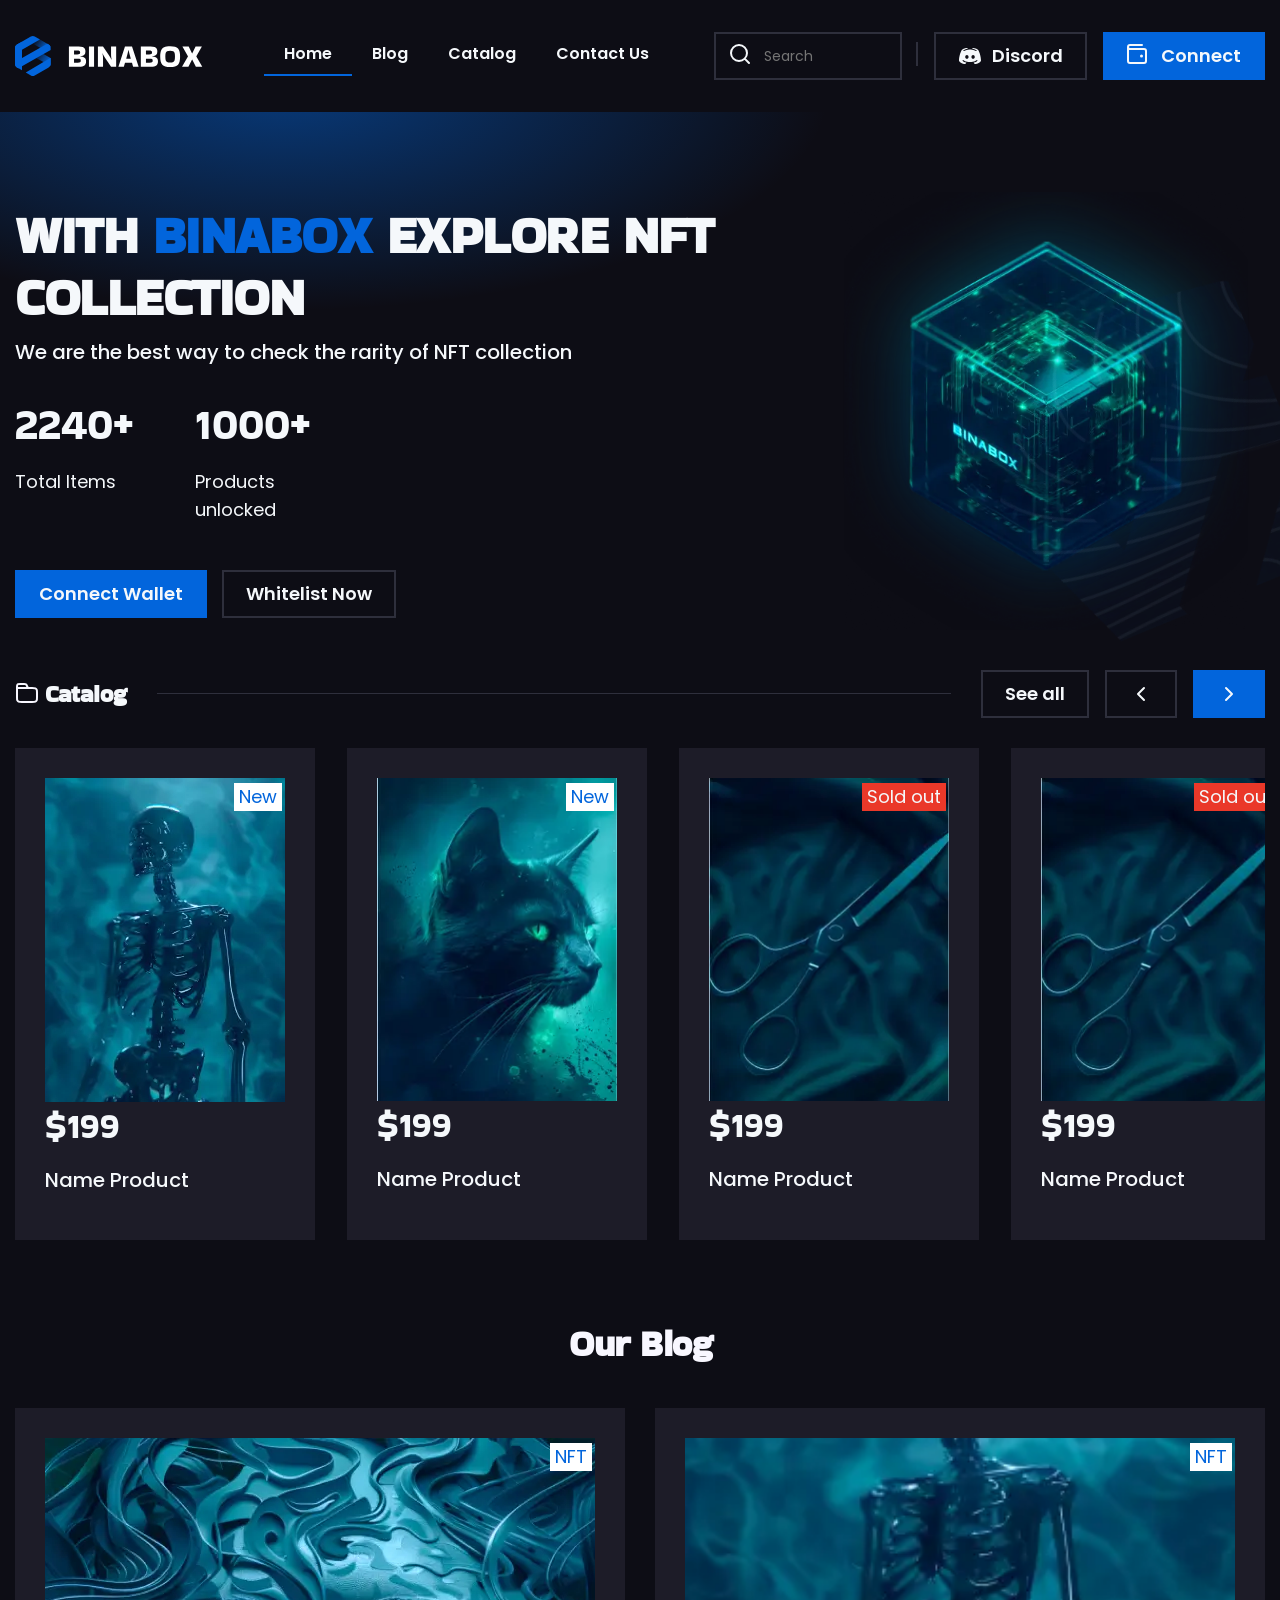
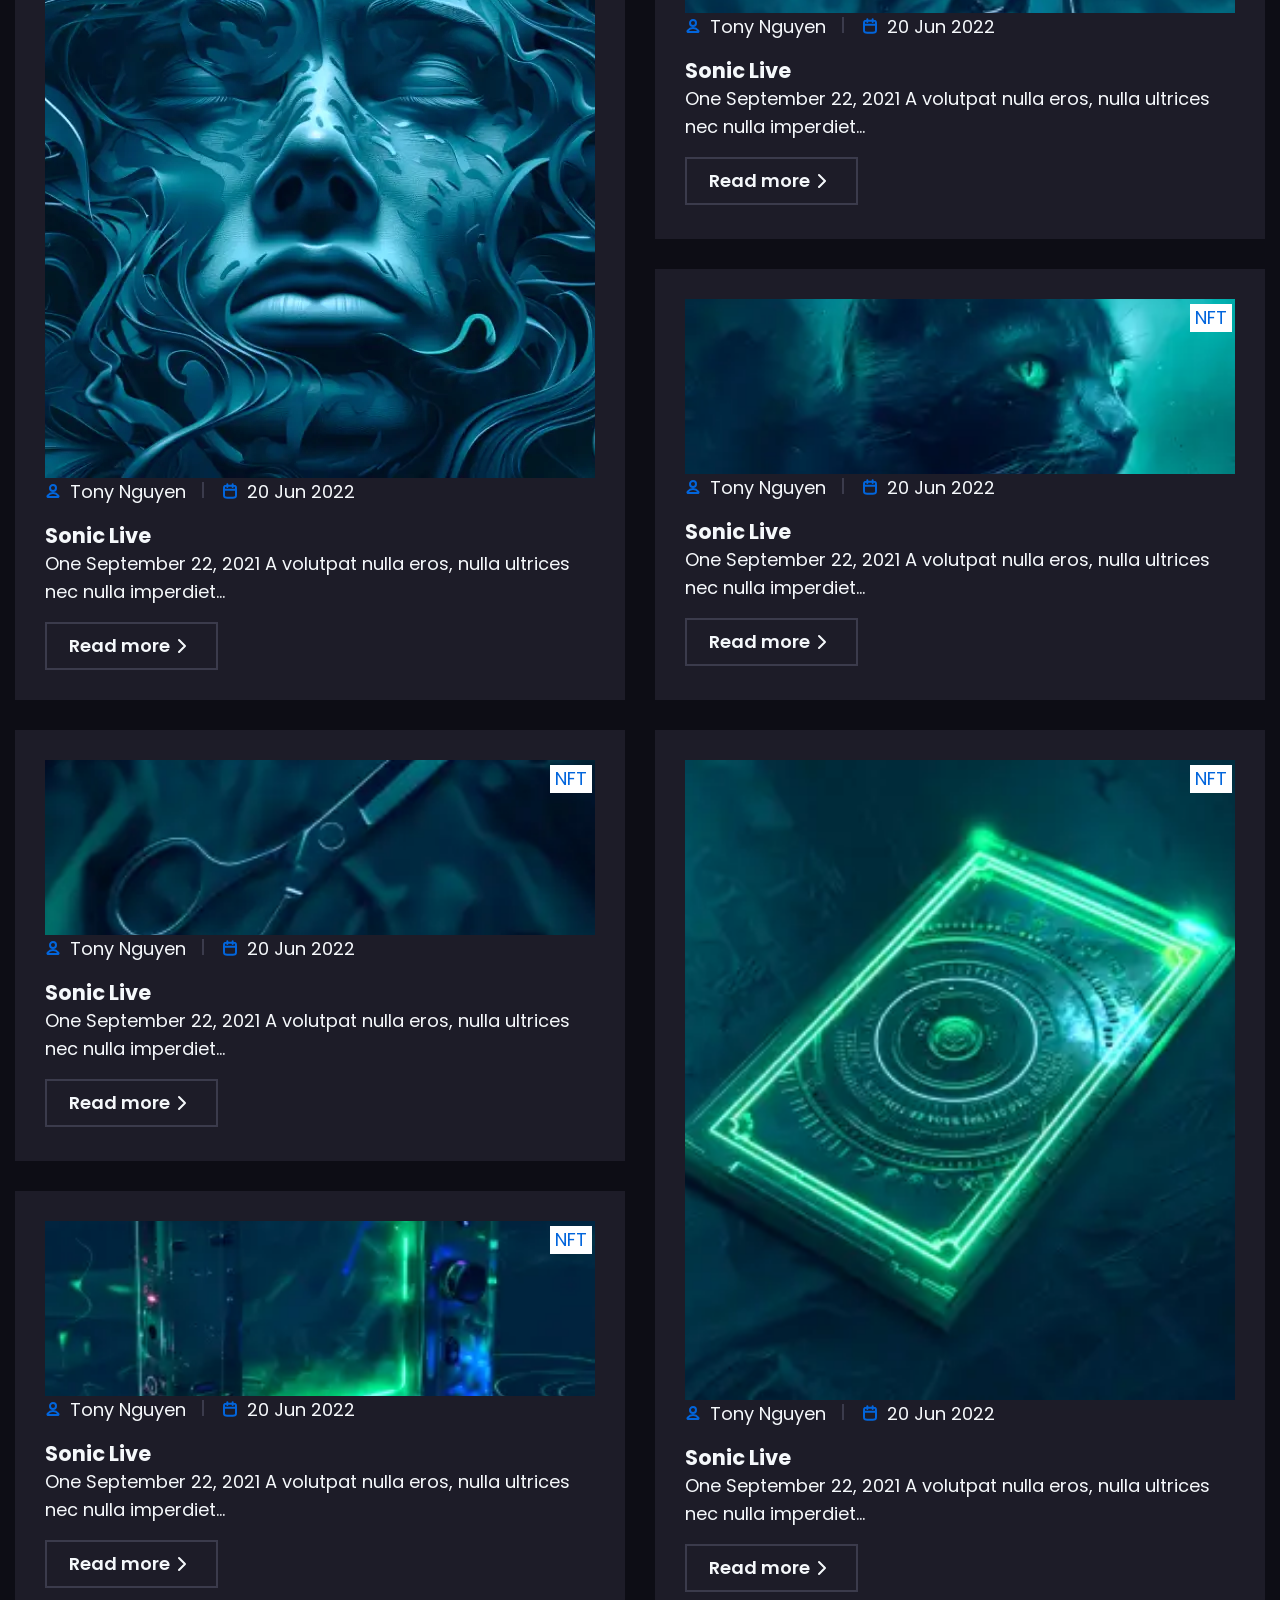
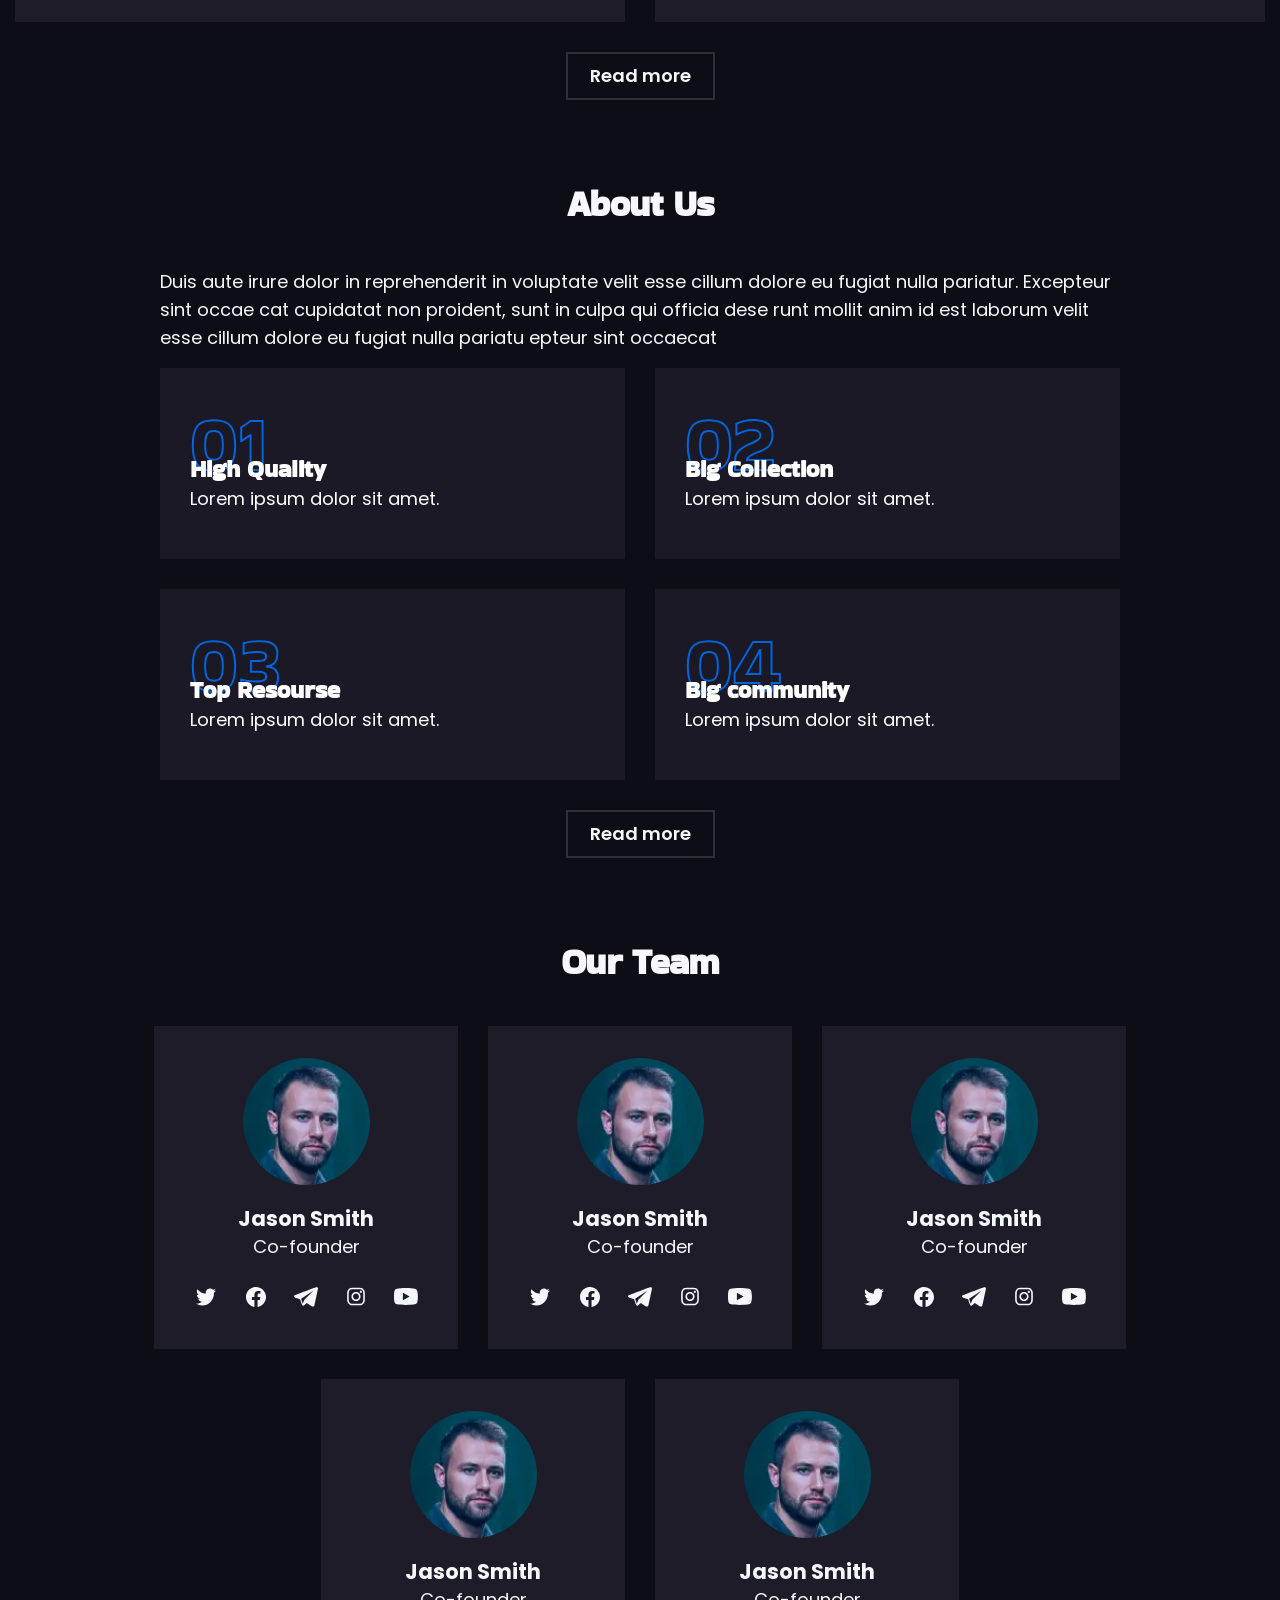
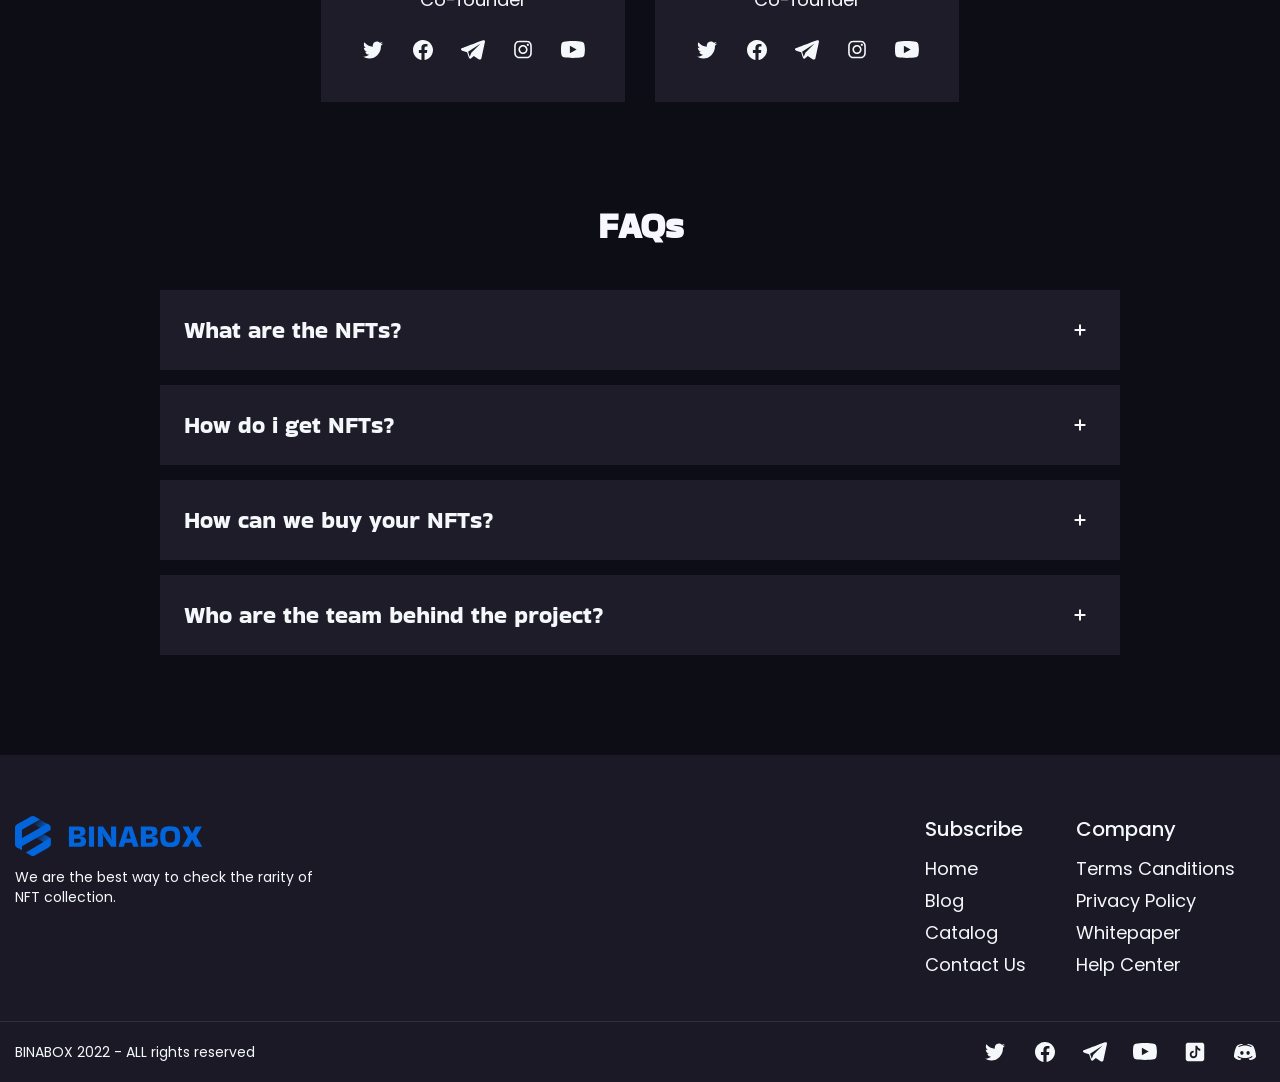
==== commit 20feccd4: "Merge ca73f8dfa55e5fdfd3c19052464cd98adfb69b3d into 63fc62156303ff1d4580d2532bbd41a12e87d8d4" ====
--- a/index.html
+++ b/index.html
@@ -2,1029 +2,651 @@
 <html lang="en">
 <head>
     <meta charset="UTF-8">
+    <meta name="viewport" content="width=device-width, initial-scale=1.0">
     <title>Binabox</title>
-    <link rel="preconnect" href="https://fonts.googleapis.com">
-    <link rel="preconnect" href="https://fonts.gstatic.com" crossorigin>
-    <link href="https://fonts.googleapis.com/css2?family=Bakbak+One&family=Poppins:wght@400;500;600&display=swap" rel="stylesheet">
+    <link rel="preconnect" href="https://fonts.googleapis.com" />
+    <link rel="preconnect" href="https://fonts.gstatic.com" crossorigin />
+    <link href="https://fonts.googleapis.com/css2?family=Poppins:wght@400;500;600&display=swap" rel="stylesheet"/>
+    <link href="https://fonts.googleapis.com/css2?family=Bakbak+One:wght@400;500;600&display=swap" rel="stylesheet"/>
     <link rel="stylesheet" href="normalize.css">
     <link rel="stylesheet" href="style.css">
 </head>
 <body>
     <header class="header">
-        <div class="header__content">
-            <h1 class="logo">
-                <img src="img/logo.svg" width="188" height="44" alt="binabox" >
-            </h1>
-            <nav class="navigation">
-                <ul class="navigation__list">
-                    <li class="navigation__item active">
-                        <a href="#" class="navigation__link">
-                            Home
-                        </a>
-                    </li>
-                    <li class="navigation__item">
-                        <a href="blog-article.html" class="navigation__link">
-                            Blog
-                        </a>
-                    </li>
-                    <li class="navigation__item">
-                        <a href="catalog.html" class="navigation__link">
-                            Catalog
-                        </a>
-                    </li>
-                    <li class="navigation__item">
-                        <a href="contacts.html" class="navigation__link">
-                            Contact us
-                        </a>
-                    </li>
-                </ul>
-            </nav>
-            <div class="tools">
-                <form class="search">
-                    <button type="submit" class="search__btn">
-                        <svg width="20" height="20" viewBox="0 0 20 20" fill="none" xmlns="http://www.w3.org/2000/svg">
-                            <path d="M19 19L14.65 14.65M17 9C17 13.4183 13.4183 17 9 17C4.58172 17 1 13.4183 1 9C1 4.58172 4.58172 1 9 1C13.4183 1 17 4.58172 17 9Z" stroke="#F5F8FB" stroke-width="2" stroke-linecap="round" stroke-linejoin="round"/>
-                        </svg>
-                        <span class="accessibility">
-                            Search
-                        </span>
-                    </button>
-                    <input type="search" class="search__input" placeholder="Search">
-                </form>
-                <a href="#" class="btn btn--icon-left">
+        <h1 class="logo">
+            <img src="images/logo-white.svg" width="188" height="42" alt="Binabox logo">
+        </h1>
+        <nav class="header-nav">
+            <ul class="header-nav__wrapper">
+                <li class="header-nav__item header-nav__item--active">
+                    <a href="#">Home</a>
+                </li>
+                <li class="header-nav__item">
+                    <a href="#">Blog</a>
+                </li>
+                <li class="header-nav__item">
+                    <a href="#">Catalog</a>
+                </li>
+                <li class="header-nav__item">
+                    <a href="#">Contact Us</a>
+                </li>
+            </ul>
+        </nav>
+        <div class="header-actions">
+            <form class="search-form" action="/search">
+                <button type="submit" class="search-form__btn">
                     <svg width="24" height="24" viewBox="0 0 24 24" fill="none" xmlns="http://www.w3.org/2000/svg">
-                        <path d="M20.2752 6.02667C18.7615 4.74667 16.945 4.10667 15.0275 4L14.7248 4.32C16.4404 4.74667 17.9541 5.6 19.367 6.77333C17.6514 5.81333 15.7339 5.17333 13.7156 4.96C13.1101 4.85333 12.6055 4.85333 12 4.85333C11.3945 4.85333 10.8899 4.85333 10.2844 4.96C8.26606 5.17333 6.34862 5.81333 4.63303 6.77333C6.04587 5.6 7.55963 4.74667 9.27523 4.32L8.97248 4C7.05505 4.10667 5.23853 4.74667 3.72477 6.02667C2.00917 9.44 1.10092 13.28 1 17.2267C2.51376 18.9333 4.63303 20 6.85321 20C6.85321 20 7.55963 19.1467 8.06422 18.4C6.75229 18.08 5.54128 17.3333 4.73395 16.16C5.44037 16.5867 6.14679 17.0133 6.85321 17.3333C7.76147 17.76 8.66972 17.9733 9.57798 18.1867C10.3853 18.2933 11.1927 18.4 12 18.4C12.8073 18.4 13.6147 18.2933 14.422 18.1867C15.3303 17.9733 16.2385 17.76 17.1468 17.3333C17.8532 17.0133 18.5596 16.5867 19.2661 16.16C18.4587 17.3333 17.2477 18.08 15.9358 18.4C16.4404 19.1467 17.1468 20 17.1468 20C19.367 20 21.4862 18.9333 23 17.2267C22.8991 13.28 21.9908 9.44 20.2752 6.02667ZM8.66972 15.3067C7.66055 15.3067 6.75229 14.3467 6.75229 13.1733C6.75229 12 7.66055 11.04 8.66972 11.04C9.6789 11.04 10.5872 12 10.5872 13.1733C10.5872 14.3467 9.6789 15.3067 8.66972 15.3067ZM15.3303 15.3067C14.3211 15.3067 13.4128 14.3467 13.4128 13.1733C13.4128 12 14.3211 11.04 15.3303 11.04C16.3394 11.04 17.2477 12 17.2477 13.1733C17.2477 14.3467 16.3394 15.3067 15.3303 15.3067Z" fill="#F5F8FB"/>
+                        <path d="M21 21L16.65 16.65M19 11C19 15.4183 15.4183 19 11 19C6.58172 19 3 15.4183 3 11C3 6.58172 6.58172 3 11 3C15.4183 3 19 6.58172 19 11Z" stroke="#F5F8FB" stroke-width="2" stroke-linecap="round" stroke-linejoin="round"/>
                     </svg>
-                    Discord
-                </a>
-                <a href="#" class="btn btn--primary btn--icon-left">
-                    <svg width="24" height="24" viewBox="0 0 24 24" fill="none" xmlns="http://www.w3.org/2000/svg">
-                        <path d="M16.5 14H16.51M3 5V19C3 20.1046 3.89543 21 5 21H19C20.1046 21 21 20.1046 21 19V9C21 7.89543 20.1046 7 19 7L5 7C3.89543 7 3 6.10457 3 5ZM3 5C3 3.89543 3.89543 3 5 3H17M17 14C17 14.2761 16.7761 14.5 16.5 14.5C16.2239 14.5 16 14.2761 16 14C16 13.7239 16.2239 13.5 16.5 13.5C16.7761 13.5 17 13.7239 17 14Z" stroke="#F5F8FB" stroke-width="2" stroke-linecap="round" stroke-linejoin="round"/>
-                    </svg>
-                    Connect
-                </a>
-            </div>
-        </div>   
+                </button>
+                <input class="search-form__input" type="search" placeholder="Search" aria-label="Search"> 
+            </form >
+            <a href="#" class="btn btn--icon">
+                <svg width="24" height="24" viewBox="0 0 24 24" fill="none" xmlns="http://www.w3.org/2000/svg">
+                    <path d="M19.9511 5.77432C18.0474 4.26701 15.0358 4.01151 14.9069 4.00231C14.707 3.98577 14.5165 4.09606 14.4343 4.27804C14.4268 4.28907 14.3614 4.43796 14.2886 4.66957C15.5477 4.87913 17.0946 5.30007 18.4939 6.15482C18.7181 6.29085 18.7872 6.58128 18.6489 6.80186C18.5574 6.94708 18.4023 7.02612 18.2417 7.02612C18.1557 7.02612 18.0679 7.00222 17.9895 6.95443C15.5832 5.48573 12.5791 5.4122 12 5.4122C11.4209 5.4122 8.41491 5.48573 6.01053 6.95443C5.78635 7.0923 5.49117 7.02428 5.35292 6.8037C5.21281 6.58128 5.28193 6.29269 5.50611 6.15482C6.9054 5.30191 8.45228 4.87913 9.71145 4.67141C9.63859 4.43796 9.5732 4.29091 9.5676 4.27804C9.48353 4.09606 9.29484 3.98209 9.09307 4.00231C8.96416 4.01151 5.95262 4.26701 4.02276 5.79454C3.0158 6.71179 1 12.0719 1 16.706C1 16.7887 1.02242 16.8677 1.06352 16.9394C2.45346 19.3438 6.24779 19.9724 7.11277 20C7.11651 20 7.12211 20 7.12772 20C7.28091 20 7.42476 19.9283 7.51444 19.807L8.38876 18.6232C6.02921 18.024 4.82422 17.0056 4.7551 16.9449C4.55707 16.774 4.53838 16.4762 4.71399 16.2814C4.88774 16.0865 5.19039 16.0681 5.38842 16.2391C5.41644 16.2648 7.63587 18.1177 12 18.1177C16.3716 18.1177 18.591 16.2575 18.6135 16.2391C18.8115 16.07 19.1123 16.0865 19.2879 16.2832C19.4616 16.478 19.4429 16.774 19.2449 16.9449C19.1758 17.0056 17.9708 18.024 15.6112 18.6232L16.4856 19.807C16.5752 19.9283 16.7191 20 16.8723 20C16.8779 20 16.8835 20 16.8872 20C17.7522 19.9724 21.5465 19.3438 22.9365 16.9394C22.9776 16.8677 23 16.7887 23 16.706C23 12.0719 20.9842 6.71179 19.9511 5.77432ZM8.8913 14.8237C7.96654 14.8237 7.21739 13.9818 7.21739 12.9414C7.21739 11.901 7.96654 11.0591 8.8913 11.0591C9.81607 11.0591 10.5652 11.901 10.5652 12.9414C10.5652 13.9818 9.81607 14.8237 8.8913 14.8237ZM15.1087 14.8237C14.1839 14.8237 13.4348 13.9818 13.4348 12.9414C13.4348 11.901 14.1839 11.0591 15.1087 11.0591C16.0335 11.0591 16.7826 11.901 16.7826 12.9414C16.7826 13.9818 16.0335 14.8237 15.1087 14.8237Z" fill="#F5F8FB"/>
+                </svg>
+                Discord
+            </a>
+            <a href="#" class="btn btn--icon btn--color">
+                <svg width="24" height="24" viewBox="0 0 24 24" fill="none" xmlns="http://www.w3.org/2000/svg">
+                    <path d="M14.5 12H14.51M1 3V17C1 18.1046 1.89543 19 3 19H17C18.1046 19 19 18.1046 19 17V7C19 5.89543 18.1046 5 17 5L3 5C1.89543 5 1 4.10457 1 3ZM1 3C1 1.89543 1.89543 1 3 1H15M15 12C15 12.2761 14.7761 12.5 14.5 12.5C14.2239 12.5 14 12.2761 14 12C14 11.7239 14.2239 11.5 14.5 11.5C14.7761 11.5 15 11.7239 15 12Z" stroke="#F5F8FB" stroke-width="2" stroke-linecap="round" stroke-linejoin="round"/>
+                </svg>
+                Connect
+            </a>
+        </div>
     </header>
+    <section class="intro">
+        <div class="intro__wrapper">
+            <div class="intro__block">
+                <strong class="intro__title">With <span>BINABOX</span> Explore NFT Collection</strong>
+                <p class="intro__description">We are the best way to check the rarity of NFT collection</p>
+                <div class="intro__stats">
+                    <div class="intro__stat">
+                        <p class="intro__num">2240+</p>
+                        <p class="intro__text">Total Items</p>
+                    </div>
+                    <div class="intro__stat">
+                        <p class="intro__num">1000+</p>
+                        <p class="intro__text">Products unlocked</p>
+                    </div>
+                </div>
+                <div class="block__btns">
+                    <a href="#" class="btn btn--color">Connect Wallet</a>
+                    <a href="#" class="btn">Whitelist Now</a>
+                </div>
+            </div>
+            <div class="intro__bg"><img src="images/bg-cube.webp" width="576" height="576" alt="background intro cube image"></div>
+        </div>
+    </section>
     <main class="main">
-        <section class="promo">
-            <div class="promo__content">
-                <div class="promo__info">
-                    <p class="promo__title">
-                    WITH <span class="mark">BINABOX</span> EXPLORE NFT collection
-                    </p>
-                    <p class="promo__subtitle">
-                        We are the best way to check the rarity of NFT collection
-                    </p>
-                    <dl class="definition">
-                        <div class="definition__box">
-                            <dt class="definition__term">2240+</dt>
-                            <dd class="definition__discription">Total Iteam</dd>  
+        <section class="catalog">
+            <div class="catalog__navigation">
+                <h2 class="catalog__title">Catalog</h2>
+                <div class="catalog__actions">
+                    <a href="#" class="btn">See all</a>
+                    <a href="#" class="btn">
+                        <svg width="24" height="24" viewBox="0 0 24 24" fill="none" xmlns="http://www.w3.org/2000/svg">
+                            <path d="M15 18L9 12L15 6" stroke="#F5F8FB" stroke-width="2" stroke-linecap="round" stroke-linejoin="round"/>
+                        </svg>
+                    </a>
+                    <a href="#" class="btn btn--color">
+                        <svg width="24" height="24" viewBox="0 0 24 24" fill="none" xmlns="http://www.w3.org/2000/svg">
+                            <path d="M9 18L15 12L9 6" stroke="#F5F8FB" stroke-width="2" stroke-linecap="round" stroke-linejoin="round"/>
+                        </svg>
+                    </a>
+                </div>
+            </div>
+            <div class="catalog__wrapper">
+                <div class="catalog__item">
+                    <div class="catalog__image">
+                        <img src="images/catalog-1.webp" width="240" height="324" alt="neon sceleton">
+                        <span class="image-label">New</span>
+                    </div>
+                    <p class="catalog__price">$199</p>
+                    <p class="catalog__name">Name Product</p>
+                    <div class="catalog__item-overlay">
+                        <div class="catalog__btns">
+                            <a href="#" class="btn btn--icon btn--full btn--white">
+                                <svg width="24" height="24" viewBox="0 0 24 24" fill="none" xmlns="http://www.w3.org/2000/svg">
+                                    <path fill-rule="evenodd" clip-rule="evenodd" d="M12.4932 5.13581C10.4938 2.7984 7.15975 2.16964 4.65469 4.31001C2.14964 6.45038 1.79697 10.029 3.7642 12.5604C5.39982 14.6651 10.3498 19.1041 11.9721 20.5408C12.1536 20.7016 12.2444 20.7819 12.3502 20.8135C12.4426 20.8411 12.5437 20.8411 12.6361 20.8135C12.7419 20.7819 12.8327 20.7016 13.0142 20.5408C14.6365 19.1041 19.5865 14.6651 21.2221 12.5604C23.1893 10.029 22.8797 6.42787 20.3316 4.31001C17.7835 2.19216 14.4925 2.7984 12.4932 5.13581Z" stroke="#0D0D15" stroke-width="2" stroke-linecap="round" stroke-linejoin="round"/>
+                                </svg>
+                                Favourites
+                            </a>
+                            <a href="#" class="btn btn--color btn--full">Buy</a>
                         </div>
-                        <div class="definition__box">
-                            <dt class="definition__term">1000+</dt>
-                            <dd class="definition__discription">Profiles whitelisted</dd>  
+                    </div>
+                </div>
+                <div class="catalog__item">
+                    <div class="catalog__image">
+                        <img src="images/catalog-2.webp" width="240" height="324" alt="neon sceleton">
+                        <span class="image-label">New</span>
+                    </div>
+                    <p class="catalog__price">$199</p>
+                    <p class="catalog__name">Name Product</p>
+                    <div class="catalog__item-overlay">
+                        <div class="catalog__btns">
+                            <a href="#" class="btn btn--icon btn--full btn--white">
+                                <svg width="24" height="24" viewBox="0 0 24 24" fill="none" xmlns="http://www.w3.org/2000/svg">
+                                    <path fill-rule="evenodd" clip-rule="evenodd" d="M12.4932 5.13581C10.4938 2.7984 7.15975 2.16964 4.65469 4.31001C2.14964 6.45038 1.79697 10.029 3.7642 12.5604C5.39982 14.6651 10.3498 19.1041 11.9721 20.5408C12.1536 20.7016 12.2444 20.7819 12.3502 20.8135C12.4426 20.8411 12.5437 20.8411 12.6361 20.8135C12.7419 20.7819 12.8327 20.7016 13.0142 20.5408C14.6365 19.1041 19.5865 14.6651 21.2221 12.5604C23.1893 10.029 22.8797 6.42787 20.3316 4.31001C17.7835 2.19216 14.4925 2.7984 12.4932 5.13581Z" stroke="#0D0D15" stroke-width="2" stroke-linecap="round" stroke-linejoin="round"/>
+                                </svg>
+                                Favourites
+                            </a>
+                            <a href="#" class="btn btn--color btn--full">Buy</a>
                         </div>
-                    </dl>
-                    <div class="promo__buttons">
-                        <a href="#" class="btn btn--primary">Connect walet</a>
-                        <a href="#" class="btn">Whitelist now</a>
-                    </div>
-                </div>
-                <img class="promo__img" src="img/cube.webp" width="576" height="576" alt="cube" >
-            </div>
-        </section>
-        <section class="catalog">
-            <div class="catalog__box">
-                <h2 class="catalog__title">
-                    Catalog
-                </h2> 
-                <div class="catalog__buttons">
-                    <a href="#" class="btn">See all</a> 
-                    <button class="btn—prev">
-                        <span class="accessibility">
-                            Prev
-                        </span>
-                    </button>
-                    <button class="btn—next">
-                        <span class="accessibility"> 
-                            Next
-                        </span>
-                    </button>
-                </div>
-            </div>
-            <div class="catalog__list">
-                <article class="catalog__item">
+                    </div>
+                </div>
+                <div class="catalog__item">
                     <div class="catalog__image">
-                        <img src="img/catalog1.jpg" width="240" height="324" alt="skeleton">
-                        <span class="catalog__label">
-                            New
-                        </span>
-                    </div>
-                    <b class="catalog__price">
-                        $199
-                    </b>
-                    <strong class="catalog__heading">
-                        Name Product
-                    </strong>
-                </article>
-                <article class="catalog__item">
+                        <img src="images/catalog-3.webp" width="240" height="324" alt="neon sceleton">
+                        <span class="image-label image-label--sold">Sold out</span>
+                    </div>
+                    <p class="catalog__price">$199</p>
+                    <p class="catalog__name">Name Product</p>
+                    <div class="catalog__item-overlay">
+                        <div class="catalog__btns">
+                            <a href="#" class="btn btn--icon btn--full btn--white">
+                                <svg width="24" height="24" viewBox="0 0 24 24" fill="none" xmlns="http://www.w3.org/2000/svg">
+                                    <path fill-rule="evenodd" clip-rule="evenodd" d="M12.4932 5.13581C10.4938 2.7984 7.15975 2.16964 4.65469 4.31001C2.14964 6.45038 1.79697 10.029 3.7642 12.5604C5.39982 14.6651 10.3498 19.1041 11.9721 20.5408C12.1536 20.7016 12.2444 20.7819 12.3502 20.8135C12.4426 20.8411 12.5437 20.8411 12.6361 20.8135C12.7419 20.7819 12.8327 20.7016 13.0142 20.5408C14.6365 19.1041 19.5865 14.6651 21.2221 12.5604C23.1893 10.029 22.8797 6.42787 20.3316 4.31001C17.7835 2.19216 14.4925 2.7984 12.4932 5.13581Z" stroke="#0D0D15" stroke-width="2" stroke-linecap="round" stroke-linejoin="round"/>
+                                </svg>
+                                Favourites
+                            </a>
+                            <a href="#" class="btn btn--color btn--full">Buy</a>
+                        </div>
+                    </div>
+                </div>
+                <div class="catalog__item">
                     <div class="catalog__image">
-                        <img src="img/catalog2.jpg" width="240" height="324" alt="cat">
-                        <span class="catalog__label">
-                            New
-                        </span>
-                    </div>
-                    <b class="catalog__price">
-                        $199
-                    </b>
-                    <strong class="catalog__heading">
-                        Name Product
-                    </strong>
-                </article>
-                <article class="catalog__item">
+                        <img src="images/catalog-3.webp" width="240" height="324" alt="neon sceleton">
+                        <span class="image-label image-label--sold">Sold out</span>
+                    </div>
+                    <p class="catalog__price">$199</p>
+                    <p class="catalog__name">Name Product</p>
+                    <div class="catalog__item-overlay">
+                        <div class="catalog__btns">
+                            <a href="#" class="btn btn--icon btn--full btn--white">
+                                <svg width="24" height="24" viewBox="0 0 24 24" fill="none" xmlns="http://www.w3.org/2000/svg">
+                                    <path fill-rule="evenodd" clip-rule="evenodd" d="M12.4932 5.13581C10.4938 2.7984 7.15975 2.16964 4.65469 4.31001C2.14964 6.45038 1.79697 10.029 3.7642 12.5604C5.39982 14.6651 10.3498 19.1041 11.9721 20.5408C12.1536 20.7016 12.2444 20.7819 12.3502 20.8135C12.4426 20.8411 12.5437 20.8411 12.6361 20.8135C12.7419 20.7819 12.8327 20.7016 13.0142 20.5408C14.6365 19.1041 19.5865 14.6651 21.2221 12.5604C23.1893 10.029 22.8797 6.42787 20.3316 4.31001C17.7835 2.19216 14.4925 2.7984 12.4932 5.13581Z" stroke="#0D0D15" stroke-width="2" stroke-linecap="round" stroke-linejoin="round"/>
+                                </svg>
+                                Favourites
+                            </a>
+                            <a href="#" class="btn btn--color btn--full">Buy</a>
+                        </div>
+                    </div>
+                </div>
+                <div class="catalog__item">
                     <div class="catalog__image">
-                        <img src="img/catalog3.jpg" width="240" height="324" alt="scissors">
-                        <span class="catalog__label catalog__label--red">
-                            Sold out
-                        </span>
-                    </div>
-                    <b class="catalog__price">
-                        $199
-                    </b>
-                    <strong class="catalog__heading">
-                        Name Product
-                    </strong>
-                </article>
-                <article class="catalog__item">
+                        <img src="images/catalog-3.webp" width="240" height="324" alt="neon sceleton">
+                        <span class="image-label image-label--sold">Sold out</span>
+                    </div>
+                    <p class="catalog__price">$199</p>
+                    <p class="catalog__name">Name Product</p>
+                    <div class="catalog__item-overlay">
+                        <div class="catalog__btns">
+                            <a href="#" class="btn btn--icon btn--full btn--white">
+                                <svg width="24" height="24" viewBox="0 0 24 24" fill="none" xmlns="http://www.w3.org/2000/svg">
+                                    <path fill-rule="evenodd" clip-rule="evenodd" d="M12.4932 5.13581C10.4938 2.7984 7.15975 2.16964 4.65469 4.31001C2.14964 6.45038 1.79697 10.029 3.7642 12.5604C5.39982 14.6651 10.3498 19.1041 11.9721 20.5408C12.1536 20.7016 12.2444 20.7819 12.3502 20.8135C12.4426 20.8411 12.5437 20.8411 12.6361 20.8135C12.7419 20.7819 12.8327 20.7016 13.0142 20.5408C14.6365 19.1041 19.5865 14.6651 21.2221 12.5604C23.1893 10.029 22.8797 6.42787 20.3316 4.31001C17.7835 2.19216 14.4925 2.7984 12.4932 5.13581Z" stroke="#0D0D15" stroke-width="2" stroke-linecap="round" stroke-linejoin="round"/>
+                                </svg>
+                                Favourites
+                            </a>
+                            <a href="#" class="btn btn--color btn--full">Buy</a>
+                        </div>
+                    </div>
+                </div>
+                <div class="catalog__item">
                     <div class="catalog__image">
-                        <img src="img/catalog4.jpg" width="240" height="324" alt="cart">
-                        <span class="catalog__label">
-                            New
-                        </span>
-                    </div>
-                    <b class="catalog__price">
-                        $199
-                    </b>
-                    <strong class="catalog__heading">
-                        Name Product
-                    </strong>
-                </article>
-                <article class="catalog__item">
-                    <div class="catalog__image">
-                        <img src="img/catalog5.jpg" width="240" height="324" alt="frame">
-                        <span class="catalog__label">
-                            New
-                        </span>
-                    </div>
-                    <b class="catalog__price">
-                        $199
-                    </b>
-                    <strong class="catalog-item__title">
-                        Name Product
-                    </strong>
-                </article>
+                        <img src="images/catalog-3.webp" width="240" height="324" alt="neon sceleton">
+                        <span class="image-label image-label--sold">Sold out</span>
+                    </div>
+                    <p class="catalog__price">$199</p>
+                    <p class="catalog__name">Name Product</p>
+                    <div class="catalog__item-overlay">
+                        <div class="catalog__btns">
+                            <a href="#" class="btn btn--icon btn--full btn--white">
+                                <svg width="24" height="24" viewBox="0 0 24 24" fill="none" xmlns="http://www.w3.org/2000/svg">
+                                    <path fill-rule="evenodd" clip-rule="evenodd" d="M12.4932 5.13581C10.4938 2.7984 7.15975 2.16964 4.65469 4.31001C2.14964 6.45038 1.79697 10.029 3.7642 12.5604C5.39982 14.6651 10.3498 19.1041 11.9721 20.5408C12.1536 20.7016 12.2444 20.7819 12.3502 20.8135C12.4426 20.8411 12.5437 20.8411 12.6361 20.8135C12.7419 20.7819 12.8327 20.7016 13.0142 20.5408C14.6365 19.1041 19.5865 14.6651 21.2221 12.5604C23.1893 10.029 22.8797 6.42787 20.3316 4.31001C17.7835 2.19216 14.4925 2.7984 12.4932 5.13581Z" stroke="#0D0D15" stroke-width="2" stroke-linecap="round" stroke-linejoin="round"/>
+                                </svg>
+                                Favourites
+                            </a>
+                            <a href="#" class="btn btn--color btn--full">Buy</a>
+                        </div>
+                    </div>
+                </div>
             </div>
         </section>
         <section class="blog">
-            <h2 class="section-title">
-                Our blog
-            </h2>
-            <div class="blog__list">
-                <article class="blog__item grid-row-span">
-                    <div class="blog__img">
-                        <span class="blog__label">
-                            NFT
-                        </span> 
-                        <img src="img/blog1.jpg" width="736" height="640" alt="face">
+            <h2 class="subtitle">Our Blog</h2>
+            <div class="blog__wrapper">
+                <article class="blog__post blog__post--big">
+                    <div class="blog__image">
+                        <img src="images/blog-image-1.webp" width="738" height="640" alt="Blog Post">
+                        <span class="image-label">NFT</span>
                     </div>
                     <div class="blog__info">
-                        <span class="blog__autor">
-                            Tony Nguyen
-                        </span>
-                        <time datetime="2022-06-20">
-                            20 Jun 2022
-                        </time>
-                    </div>
-                    <h3 class="blog__name">
-                        Sonic live
-                    </h3>
-                    <p>
-                        One September 22, 2021 A volutpat nulla eros, nulla ultrices nec nulla imperdiet...
-                    </p>
-                    <div class="blog__button">
-                        <a href="#" class="btn btn--icon-right">
-                            Read more
-                            <img src="img/chevron-right.svg" class="btn__icon" width="24" height="24" alt="chevron right">
-                        </a>
-                    </div>
-                </article>
-                <article class="blog__item">
-                    <div class="blog__img">
-                        <span class="blog__label">
-                            NFT
-                        </span> 
-                        <img src="img/blog2.jpg" width="736" height="174" alt="skeleton">
+                        <p class="blog__name">Tony Nguyen</p>
+                        <time datetime="2022-06-20" class="blog__date">20 Jun 2022</time>
+                    </div>
+                    <h3 class="blog__title">Sonic Live</h3>
+                    <p class="blog__description">One September 22, 2021 A volutpat nulla eros, nulla ultrices nec nulla imperdiet...</p>
+                    <a href="#" class="btn btn--icon-after">
+                        Read more
+                        <svg width="24" height="24" viewBox="0 0 24 24" fill="none" xmlns="http://www.w3.org/2000/svg">
+                            <path d="M9 18L15 12L9 6" stroke="#F5F8FB" stroke-width="2" stroke-linecap="round" stroke-linejoin="round"/>
+                        </svg>
+                    </a>
+                </article>
+                <article class="blog__post">
+                    <div class="blog__image">
+                        <img src="images/blog-image-2.webp" width="738" height="174" alt="Blog Post">
+                        <span class="image-label">NFT</span>
                     </div>
                     <div class="blog__info">
-                        <span class="blog__autor">
-                            Tony Nguyen
-                        </span>
-                        <time datetime="2022-06-20">
-                            20 Jun 2022
-                        </time>
-                    </div>
-                    <h3 class="blog__name">
-                        Sonic live
-                    </h3>
-                    <p>
-                        One September 22, 2021 A volutpat nulla eros, nulla ultrices nec nulla imperdiet...
-                    </p>
-                    <div class="blog__button">
-                        <a href="#" class="btn btn--icon-right">
-                            Read more
-                            <img src="img/chevron-right.svg" class="btn__icon" width="24" height="24" alt="chevron right">
-                        </a>
-                    </div>
-                </article>
-                <article class="blog__item">
-                    <div class="blog__img">
-                        <span class="blog__label">
-                            NFT
-                        </span> 
-                        <img src="img/blog3.jpg" width="736" height="174" alt="cat">
+                        <p class="blog__name">Tony Nguyen</p>
+                        <time datetime="2022-06-20" class="blog__date">20 Jun 2022</time>
+                    </div>
+                    <h3 class="blog__title">Sonic Live</h3>
+                    <p class="blog__description">One September 22, 2021 A volutpat nulla eros, nulla ultrices nec nulla imperdiet...</p>
+                    <a href="#" class="btn btn--icon-after">
+                        Read more
+                        <svg width="24" height="24" viewBox="0 0 24 24" fill="none" xmlns="http://www.w3.org/2000/svg">
+                            <path d="M9 18L15 12L9 6" stroke="#F5F8FB" stroke-width="2" stroke-linecap="round" stroke-linejoin="round"/>
+                        </svg>
+                    </a>
+                </article>
+                <article class="blog__post">
+                    <div class="blog__image">
+                        <img src="images/blog-image-3.webp" width="738" height="174" alt="Blog Post">
+                        <span class="image-label">NFT</span>
                     </div>
                     <div class="blog__info">
-                        <span class="blog__autor">
-                            Tony Nguyen
-                        </span>
-                        <time datetime="2022-06-20">
-                            20 Jun 2022
-                        </time>
-                    </div>
-                    <h3 class="blog__name">
-                        Sonic live
-                    </h3>
-                    <p>
-                        One September 22, 2021 A volutpat nulla eros, nulla ultrices nec nulla imperdiet...
-                    </p>
-                    <div class="blog__button">
-                        <a href="#" class="btn btn--icon-right">
-                            Read more
-                            <img src="img/chevron-right.svg" class="btn__icon" width="24" height="24" alt="chevron right">
-                        </a>
-                    </div>
-                </article>
-                <article class="blog__item">
-                    <div class="blog__img">
-                        <span class="blog__label">
-                            NFT
-                        </span> 
-                        <img src="img/blog4.jpg" width="736" height="174" alt="monkey">
+                        <p class="blog__name">Tony Nguyen</p>
+                        <time datetime="2022-06-20" class="blog__date">20 Jun 2022</time>
+                    </div>
+                    <h3 class="blog__title">Sonic Live</h3>
+                    <p class="blog__description">One September 22, 2021 A volutpat nulla eros, nulla ultrices nec nulla imperdiet...</p>
+                    <a href="#" class="btn btn--icon-after">
+                        Read more
+                        <svg width="24" height="24" viewBox="0 0 24 24" fill="none" xmlns="http://www.w3.org/2000/svg">
+                            <path d="M9 18L15 12L9 6" stroke="#F5F8FB" stroke-width="2" stroke-linecap="round" stroke-linejoin="round"/>
+                        </svg>
+                    </a>
+                </article>
+                <article class="blog__post">
+                    <div class="blog__image">
+                        <img src="images/blog-image-4.webp" width="738" height="174" alt="Blog Post">
+                        <span class="image-label">NFT</span>
                     </div>
                     <div class="blog__info">
-                        <span class="blog__autor">
-                            Tony Nguyen
-                        </span>
-                        <time datetime="2022-06-20">
-                            20 Jun 2022
-                        </time>
-                    </div>
-                    <h3 class="blog__name">
-                        Sonic live
-                    </h3>
-                    <p>
-                        One September 22, 2021 A volutpat nulla eros, nulla ultrices nec nulla imperdiet...
-                    </p>
-                    <div class="blog__button">
-                        <a href="#" class="btn btn--icon-right">
-                            Read more
-                            <img src="img/chevron-right.svg" class="btn__icon" width="24" height="24" alt="chevron right">
-                        </a>
-                    </div>
-                </article>
-                <article class="blog__item">
-                    <div class="blog__img">
-                        <span class="blog__label">
-                            NFT
-                        </span> 
-                        <img src="img/blog5.jpg" width="736" height="174" alt="duck">
+                        <p class="blog__name">Tony Nguyen</p>
+                        <time datetime="2022-06-20" class="blog__date">20 Jun 2022</time>
+                    </div>
+                    <h3 class="blog__title">Sonic Live</h3>
+                    <p class="blog__description">One September 22, 2021 A volutpat nulla eros, nulla ultrices nec nulla imperdiet...</p>
+                    <a href="#" class="btn btn--icon-after">
+                        Read more
+                        <svg width="24" height="24" viewBox="0 0 24 24" fill="none" xmlns="http://www.w3.org/2000/svg">
+                            <path d="M9 18L15 12L9 6" stroke="#F5F8FB" stroke-width="2" stroke-linecap="round" stroke-linejoin="round"/>
+                        </svg>
+                    </a>
+                </article>
+                <article class="blog__post blog__post--big">
+                    <div class="blog__image">
+                        <img src="images/blog-image-5.webp" width="738" height="174"" alt="Blog Post">
+                        <span class="image-label">NFT</span>
                     </div>
                     <div class="blog__info">
-                        <span class="blog__autor">
-                            Tony Nguyen
-                        </span>
-                        <time datetime="2022-06-20">
-                            20 Jun 2022
-                        </time>
-                    </div>
-                    <h3 class="blog__name">
-                        Sonic live
-                    </h3>
-                    <p>
-                        One September 22, 2021 A volutpat nulla eros, nulla ultrices nec nulla imperdiet...
-                    </p>
-                    <div class="blog__button">
-                        <a href="#" class="btn btn--icon-right">
-                            Read more
-                            <img src="img/chevron-right.svg" class="btn__icon" width="24" height="24" alt="chevron right">
-                        </a>
-                    </div>
-                </article>
-                <article class="blog__item grid-row-span">
-                    <div class="blog__img">
-                        <span class="blog__label">
-                            NFT
-                        </span> 
-                        <img src="img/blog6.jpg" width="736" height="640" alt="frame">
+                        <p class="blog__name">Tony Nguyen</p>
+                        <time datetime="2022-06-20" class="blog__date">20 Jun 2022</time>
+                    </div>
+                    <h3 class="blog__title">Sonic Live</h3>
+                    <p class="blog__description">One September 22, 2021 A volutpat nulla eros, nulla ultrices nec nulla imperdiet...</p>
+                    <a href="#" class="btn btn--icon-after">
+                        Read more
+                        <svg width="24" height="24" viewBox="0 0 24 24" fill="none" xmlns="http://www.w3.org/2000/svg">
+                            <path d="M9 18L15 12L9 6" stroke="#F5F8FB" stroke-width="2" stroke-linecap="round" stroke-linejoin="round"/>
+                        </svg>
+                    </a>
+                </article>
+                <article class="blog__post">
+                    <div class="blog__image">
+                        <img src="images/blog-image-6.webp" width="738" height="640" alt="Blog Post">
+                        <span class="image-label">NFT</span>
                     </div>
                     <div class="blog__info">
-                        <span class="blog__autor">
-                            Tony Nguyen
-                        </span>
-                        <time datetime="2022-06-20">
-                            20 Jun 2022
-                        </time>
-                    </div>
-                    <h3 class="blog__name">
-                        Sonic live
-                    </h3>
-                    <p>
-                        One September 22, 2021 A volutpat nulla eros, nulla ultrices nec nulla imperdiet...
-                    </p>
-                    <div class="blog__button">
-                        <a href="#" class="btn btn--icon-right">
-                            Read more
-                            <img src="img/chevron-right.svg" class="btn__icon" width="24" height="24" alt="chevron right">
-                        </a>
-                    </div>
-                </article>
-            </div>
-            <div class="align-center">
-                <a href="#" class="btn">
-                    Read more
-                </a>
+                        <p class="blog__name">Tony Nguyen</p>
+                        <time datetime="2022-06-20" class="blog__date">20 Jun 2022</time>
+                    </div>
+                    <h3 class="blog__title">Sonic Live</h3>
+                    <p class="blog__description">One September 22, 2021 A volutpat nulla eros, nulla ultrices nec nulla imperdiet...</p>
+                    <a href="#" class="btn btn--icon-after">
+                        Read more
+                        <svg width="24" height="24" viewBox="0 0 24 24" fill="none" xmlns="http://www.w3.org/2000/svg">
+                            <path d="M9 18L15 12L9 6" stroke="#F5F8FB" stroke-width="2" stroke-linecap="round" stroke-linejoin="round"/>
+                        </svg>
+                    </a>
+                </article>
+            </div>
+            <div class="btn-wrapper">
+                <a href="#" class="btn">Read more</a>
             </div>
         </section>
         <section class="about">
-            <h2 class="section-title">
-                About us
-            </h2>
-            <p class="about__subtitle">
-                Duis aute irure dolor in reprehenderit in voluptate velit esse cillum dolore eu fugiat nulla pariatur. Excepteur sint occae cat cupidatat non proident, sunt in culpa qui officia dese runt mollit anim id est laborum velit esse cillum dolore eu fugiat nulla pariatu epteur sint occaecat
-            </p>
-            <ol class="about__list">
-                <li class="about__item">
-                    <a href="#" class="about__link">
-                        <h3 class="about__heading">
-                            High quality
-                        </h3>
-                        <p>
-                            Lorem Ipsum is simply dummy text of the printing and Ipsum typesetting industry. 
-                        </p>
-                    </a>
-                </li>
-                <li class="about__item">
-                    <a href="#" class="about__link">
-                        <h3 class="about__heading">
-                            Big collection
-                        </h3>
-                        <p>
-                            Lorem Ipsum is simply dummy text of the printing and Ipsum typesetting industry. 
-                        </p>
-                    </a>
-                </li>
-                <li class="about__item">
-                    <a href="#" class="about__link">
-                        <h3 class="about__heading">
-                            Top Resourse
-                        </h3>
-                        <p>
-                            Lorem Ipsum is simply dummy text of the printing and Ipsum typesetting industry. 
-                        </p>
-                    </a>
-                </li>
-                <li class="about__item">
-                    <a href="#" class="about__link">
-                        <h3 class="about__heading">
-                            Big community
-                        </h3>
-                        <p>
-                            Lorem Ipsum is simply dummy text of the printing and Ipsum typesetting industry. 
-                        </p>
-                    </a>
-                </li>
-            </ol>
-            <div class="align-center">
-                <a href="#" class="btn">
-                    Read more
-                </a>
+            <div class="about__wrapper">
+                <h2 class="subtitle">About Us</h2>
+                <p class="about__description">Duis aute irure dolor in reprehenderit in voluptate velit esse cillum dolore eu fugiat nulla pariatur. Excepteur sint occae cat cupidatat non proident, sunt in culpa qui officia dese runt mollit anim id est laborum velit esse cillum dolore eu fugiat nulla pariatu epteur sint occaecat</p>
+                <ol class="about__features">
+                    <li class="about__item">
+                        <a href="#">
+                            <h3 class="about__title">High Quality</h3>
+                            <p class="about__text">Lorem ipsum dolor sit amet.</p>
+                        </a>
+                    </li>
+                    <li class="about__item">
+                        <a href="#">
+                            <h3 class="about__title">Big Collection</h3>
+                            <p class="about__text">Lorem ipsum dolor sit amet.</p>
+                        </a>
+                    </li>
+                    <li class="about__item">
+                        <a href="#">
+                            <h3 class="about__title">Top Resourse</h3>
+                            <p class="about__text">Lorem ipsum dolor sit amet.</p>
+                        </a>
+                    </li>
+                    <li class="about__item">
+                        <a href="#">
+                            <h3 class="about__title">Big community</h3>
+                            <p class="about__text">Lorem ipsum dolor sit amet.</p>
+                        </a>   
+                    </li>
+                </ol>
+            </div>
+            <div class="btn-wrapper">
+                <a href="#" class="btn">Read more</a>
             </div>
         </section>
         <section class="team">
-            <h2 class="section-title">
-                Our team
-            </h2>
-            <div class="team__list">
-                <div class="team__item">
-                    <img src="img/person1.jpg" width="120" height="120" alt="person">
-                    <strong class="team__name">
-                        Jason Smith
-                    </strong>
-                    <p class="team__position">
-                        Co - Founder
-                    </p>
-                    <ul class="social-networks">
-                        <li>
-                            <a href="#">
-                                <svg width="41" height="40" viewBox="0 0 41 40" fill="none" xmlns="http://www.w3.org/2000/svg">
-                                    <path d="M27.8106 14.1801C28.6677 13.6439 29.309 12.7996 29.6148 11.8049C28.8094 12.3049 27.9283 12.6572 27.0094 12.8464C25.7355 11.4362 23.717 11.093 22.082 12.0086C20.4469 12.9242 19.6 14.8719 20.0145 16.7633C16.7155 16.59 13.6419 14.9594 11.5586 12.2771C10.4714 14.2395 11.027 16.7481 12.8283 18.01C12.1769 17.9881 11.54 17.8035 10.9706 17.4717C10.9706 17.4897 10.9706 17.5077 10.9706 17.5257C10.971 19.5699 12.3478 21.3307 14.2625 21.7358C13.6583 21.9079 13.0245 21.9332 12.4095 21.8099C12.948 23.558 14.4877 24.7556 16.2426 24.7914C14.7892 25.9851 12.9942 26.6325 11.1465 26.6293C10.819 26.6298 10.4918 26.6101 10.1665 26.5703C12.0428 27.8319 14.2265 28.5016 16.4568 28.4992C19.5596 28.5215 22.5415 27.2415 24.7355 24.9455C26.9295 22.6494 28.1525 19.529 28.1309 16.2821C28.1309 16.096 28.1268 15.9109 28.1185 15.7268C28.9221 15.1191 29.6156 14.3663 30.1665 13.5037C29.4179 13.851 28.6238 14.0789 27.8106 14.1801Z" fill="#F5F8FB"/>
-                                </svg>
-                                <span class="accessibility">
-                                    twitter
-                                </span>
-                            </a>
-                        </li>
-                        <li>
-                            <a href="#">
-                                <svg width="41" height="40" viewBox="0 0 41 40" fill="none" xmlns="http://www.w3.org/2000/svg">
-                                    <path d="M10.1678 20.0612C10.169 25.0108 13.7462 29.2253 18.6048 30.001V22.9689H16.0678V20.0612H18.6078V17.8476C18.4943 16.7987 18.8504 15.7534 19.5795 14.9951C20.3086 14.2368 21.3352 13.8441 22.3808 13.9236C23.1314 13.9358 23.88 14.0031 24.6208 14.1248V16.599H23.3568C22.9217 16.5416 22.4842 16.6862 22.1676 16.992C21.851 17.2979 21.6896 17.7318 21.7288 18.1716V20.0612H24.4998L24.0568 22.97H21.7288V30.001C26.9833 29.1655 30.6679 24.3371 30.1134 19.0138C29.5588 13.6905 24.9591 9.73591 19.6467 10.0149C14.3342 10.2938 10.1687 14.7087 10.1678 20.0612Z" fill="#F5F8FB"/>
-                                </svg>
-                                <span class="accessibility">
-                                    facebook
-                                </span>
-                            </a>
-                        </li>
-                        <li>
-                            <a href="#">
-                                <svg width="41" height="40" viewBox="0 0 41 40" fill="none" xmlns="http://www.w3.org/2000/svg">
-                                    <path d="M31.7134 10.4227C31.304 10.1145 30.661 10.0704 29.9962 10.3074H29.9951C29.2958 10.5565 10.202 17.8277 9.42471 18.1247C9.28333 18.1684 8.04862 18.5774 8.1758 19.4885C8.28934 20.3099 9.28169 20.6501 9.40287 20.6893L14.2571 22.165C14.5792 23.1168 15.7664 26.6283 16.029 27.3785C16.1927 27.8462 16.4596 28.4607 16.9274 28.5871C17.3379 28.7277 17.7462 28.5993 18.0104 28.4151L20.9782 25.9712L25.7691 29.2884L25.8832 29.349C26.2085 29.4769 26.5202 29.5409 26.8177 29.5409C27.0475 29.5409 27.268 29.5026 27.4787 29.426C28.1965 29.1643 28.4836 28.5571 28.5136 28.4883L32.0922 11.974C32.3106 11.092 32.0071 10.6432 31.7134 10.4227ZM18.5382 22.7553L16.9007 26.6322L15.2631 21.786L27.8177 13.5475L18.5382 22.7553Z" fill="#F5F8FB"/>
-                                </svg>
-                                <span class="accessibility">
-                                    telegram
-                                </span>
-                            </a>
-                        </li>
-                        <li>
-                            <a href="#">
-                                <svg width="41" height="40" viewBox="0 0 41 40" fill="none" xmlns="http://www.w3.org/2000/svg">
-                                    <path d="M28.0308 10.769H12.2988C11.5452 10.769 10.9359 11.364 10.9359 12.0996V27.8965C10.9359 28.632 11.5452 29.2306 12.2988 29.2306H28.0308C28.7844 29.2306 29.3974 28.632 29.3974 27.9001V12.0996C29.3974 11.364 28.7844 10.769 28.0308 10.769ZM16.413 26.501H13.6726V17.6885H16.413V26.501ZM15.0428 16.4878C14.163 16.4878 13.4527 15.7775 13.4527 14.9013C13.4527 14.0251 14.163 13.3147 15.0428 13.3147C15.919 13.3147 16.6294 14.0251 16.6294 14.9013C16.6294 15.7739 15.919 16.4878 15.0428 16.4878ZM26.6678 26.501H23.931V22.2174C23.931 21.1969 23.913 19.8808 22.5068 19.8808C21.0825 19.8808 20.8661 20.995 20.8661 22.1452V26.501H18.133V17.6885H20.758V18.8928H20.794C21.1582 18.2005 22.0524 17.4686 23.383 17.4686C26.1558 17.4686 26.6678 19.2931 26.6678 21.6657V26.501Z" fill="#F5F8FB"/>
-                                </svg>
-                                <span class="accessibility">
-                                    linkedin
-                                </span>
-                            </a>
-                        </li>
-                        <li>
-                            <a href="#">
-                                <svg width="41" height="40" viewBox="0 0 41 40" fill="none" xmlns="http://www.w3.org/2000/svg">
-                                    <path fill-rule="evenodd" clip-rule="evenodd" d="M16.5277 10.8244C17.5121 10.7791 17.8259 10.769 20.3333 10.769C22.8407 10.769 23.1546 10.78 24.1381 10.8244C25.1216 10.8689 25.7929 11.0258 26.3803 11.2532C26.9954 11.4857 27.5535 11.849 28.015 12.319C28.4849 12.7797 28.8474 13.3369 29.079 13.9528C29.3073 14.5402 29.4634 15.2116 29.5087 16.1934C29.554 17.1794 29.5641 17.4932 29.5641 19.9998C29.5641 22.5072 29.5532 22.8211 29.5087 23.8054C29.4642 24.7872 29.3073 25.4586 29.079 26.046C28.8474 26.662 28.4843 27.2201 28.015 27.6815C27.5535 28.1514 26.9954 28.5139 26.3803 28.7456C25.7929 28.9738 25.1216 29.1299 24.1397 29.1752C23.1546 29.2205 22.8407 29.2306 20.3333 29.2306C17.8259 29.2306 17.5121 29.2197 16.5277 29.1752C15.5459 29.1307 14.8746 28.9738 14.2872 28.7456C13.6711 28.5139 13.113 28.1508 12.6516 27.6815C12.182 27.2205 11.8186 26.6627 11.5867 26.0468C11.3593 25.4594 11.2032 24.7881 11.1579 23.8062C11.1126 22.8202 11.1025 22.5064 11.1025 19.9998C11.1025 17.4924 11.1134 17.1786 11.1579 16.1951C11.2024 15.2116 11.3593 14.5402 11.5867 13.9528C11.8189 13.3369 12.1826 12.7791 12.6525 12.3181C13.1132 11.8486 13.6708 11.4852 14.2863 11.2532C14.8737 11.0258 15.5451 10.8697 16.5269 10.8244H16.5277ZM24.0634 12.486C23.09 12.4415 22.7979 12.4323 20.3333 12.4323C17.8687 12.4323 17.5767 12.4415 16.6032 12.486C15.7028 12.5271 15.2144 12.6773 14.8888 12.804C14.4583 12.9718 14.1504 13.1707 13.8273 13.4938C13.521 13.7917 13.2853 14.1545 13.1375 14.5553C13.0108 14.8809 12.8606 15.3693 12.8195 16.2697C12.775 17.2432 12.7658 17.5352 12.7658 19.9998C12.7658 22.4644 12.775 22.7565 12.8195 23.7299C12.8606 24.6303 13.0108 25.1187 13.1375 25.4443C13.2852 25.8446 13.521 26.2079 13.8273 26.5058C14.1252 26.8121 14.4886 27.0479 14.8888 27.1956C15.2144 27.3223 15.7028 27.4725 16.6032 27.5137C17.5767 27.5581 17.8679 27.5674 20.3333 27.5674C22.7988 27.5674 23.09 27.5581 24.0634 27.5137C24.9638 27.4725 25.4522 27.3223 25.7778 27.1956C26.2083 27.0278 26.5162 26.8289 26.8393 26.5058C27.1456 26.2079 27.3814 25.8446 27.5291 25.4443C27.6558 25.1187 27.806 24.6303 27.8472 23.7299C27.8916 22.7565 27.9009 22.4644 27.9009 19.9998C27.9009 17.5352 27.8916 17.2432 27.8472 16.2697C27.806 15.3693 27.6558 14.8809 27.5291 14.5553C27.3613 14.1248 27.1624 13.8169 26.8393 13.4938C26.5414 13.1876 26.1787 12.9519 25.7778 12.804C25.4522 12.6773 24.9638 12.5271 24.0634 12.486ZM19.1543 22.8454C19.8127 23.1195 20.5459 23.1565 21.2286 22.9501C21.9113 22.7436 22.5012 22.3066 22.8975 21.7136C23.2937 21.1206 23.4718 20.4084 23.4013 19.6986C23.3308 18.9889 23.0161 18.3257 22.5109 17.8222C22.1889 17.5004 21.7995 17.2539 21.3708 17.1006C20.9421 16.9474 20.4847 16.891 20.0316 16.9357C19.5785 16.9804 19.141 17.125 18.7505 17.3591C18.36 17.5932 18.0262 17.9109 17.7733 18.2895C17.5203 18.668 17.3544 19.098 17.2876 19.5483C17.2207 19.9987 17.2546 20.4582 17.3866 20.894C17.5187 21.3297 17.7457 21.7307 18.0514 22.0681C18.3571 22.4055 18.7337 22.671 19.1543 22.8454ZM16.9783 16.6448C17.4189 16.2043 17.942 15.8548 18.5176 15.6163C19.0933 15.3779 19.7102 15.2552 20.3333 15.2552C20.9564 15.2552 21.5734 15.3779 22.149 15.6163C22.7247 15.8548 23.2477 16.2043 23.6883 16.6448C24.1289 17.0854 24.4783 17.6085 24.7168 18.1841C24.9552 18.7598 25.0779 19.3767 25.0779 19.9998C25.0779 20.6229 24.9552 21.2399 24.7168 21.8155C24.4783 22.3912 24.1289 22.9142 23.6883 23.3548C22.7985 24.2446 21.5917 24.7445 20.3333 24.7445C19.075 24.7445 17.8681 24.2446 16.9783 23.3548C16.0886 22.465 15.5887 21.2582 15.5887 19.9998C15.5887 18.7415 16.0886 17.5346 16.9783 16.6448ZM26.1302 15.9618C26.2394 15.8588 26.3268 15.7349 26.3873 15.5976C26.4477 15.4602 26.48 15.3121 26.4822 15.162C26.4844 15.0119 26.4564 14.8629 26.4 14.7238C26.3436 14.5848 26.2598 14.4584 26.1537 14.3523C26.0476 14.2462 25.9212 14.1624 25.7821 14.106C25.6431 14.0496 25.4941 14.0216 25.344 14.0238C25.1939 14.026 25.0458 14.0583 24.9084 14.1187C24.7711 14.1792 24.6472 14.2666 24.5442 14.3758C24.3439 14.5881 24.2343 14.8701 24.2385 15.162C24.2428 15.4539 24.3606 15.7326 24.567 15.939C24.7734 16.1454 25.0521 16.2632 25.344 16.2675C25.6359 16.2717 25.9179 16.1621 26.1302 15.9618Z" fill="#F5F8FB"/>
-                                </svg>
-                                <span class="accessibility">
-                                    instagram
-                                </span>
+            <h2 class="subtitle">Our Team</h2>
+            <div class="team__members">
+                <article class="team__item">
+                    <a href="#">
+                        <img src="images/team-member-1.webp" class="team__image" width="127" height="127" alt="Jason Smith">
+                        <h3 class="team__name">Jason Smith</h3>
+                        <p class="team__role">Co-founder</p>
+                    </a>
+                    <ul class="social">
+                        <li class="social__item">
+                            <a href="#">
+                                <img src="images//twitter.svg" width="24" height="24" alt="Twitter">
+                            </a>
+                        </li>
+                        <li class="social__item">
+                            <a href="#">
+                                <img src="images/facebook.svg" width="24" height="24" alt="Facebook">
+                            </a>
+                        </li>
+                        <li class="social__item">
+                            <a href="#">
+                                <img src="images/telegram.svg" width="24" height="24" alt="Telegram">
+                            </a>
+                        </li>
+                        <li class="social__item">
+                            <a href="#">
+                                <img src="images/instagram.svg" width="24" height="24" alt="Instagram">
+                            </a>
+                        </li>
+                        <li class="social__item">
+                            <a href="#">
+                                <img src="images/youtube.svg" width="24" height="24" alt="Youtube">
                             </a>
                         </li>
                     </ul>
-                </div>
-                <div class="team__item">
-                    <img src="img/person2.jpg" width="120" height="120" alt="person">
-                    <strong class="team__name">
-                        Jason Smith
-                    </strong>
-                    <p class="team__position">
-                        Co - Founder
-                    </p>
-                    <ul class="social-networks">
-                        <li>
-                            <a href="#">
-                                <svg width="41" height="40" viewBox="0 0 41 40" fill="none" xmlns="http://www.w3.org/2000/svg">
-                                    <path d="M27.8106 14.1801C28.6677 13.6439 29.309 12.7996 29.6148 11.8049C28.8094 12.3049 27.9283 12.6572 27.0094 12.8464C25.7355 11.4362 23.717 11.093 22.082 12.0086C20.4469 12.9242 19.6 14.8719 20.0145 16.7633C16.7155 16.59 13.6419 14.9594 11.5586 12.2771C10.4714 14.2395 11.027 16.7481 12.8283 18.01C12.1769 17.9881 11.54 17.8035 10.9706 17.4717C10.9706 17.4897 10.9706 17.5077 10.9706 17.5257C10.971 19.5699 12.3478 21.3307 14.2625 21.7358C13.6583 21.9079 13.0245 21.9332 12.4095 21.8099C12.948 23.558 14.4877 24.7556 16.2426 24.7914C14.7892 25.9851 12.9942 26.6325 11.1465 26.6293C10.819 26.6298 10.4918 26.6101 10.1665 26.5703C12.0428 27.8319 14.2265 28.5016 16.4568 28.4992C19.5596 28.5215 22.5415 27.2415 24.7355 24.9455C26.9295 22.6494 28.1525 19.529 28.1309 16.2821C28.1309 16.096 28.1268 15.9109 28.1185 15.7268C28.9221 15.1191 29.6156 14.3663 30.1665 13.5037C29.4179 13.851 28.6238 14.0789 27.8106 14.1801Z" fill="#F5F8FB"/>
-                                </svg>
-                                <span class="accessibility">
-                                    twitter
-                                </span>
-                            </a>
-                        </li>
-                        <li>
-                            <a href="#">
-                                <svg width="41" height="40" viewBox="0 0 41 40" fill="none" xmlns="http://www.w3.org/2000/svg">
-                                    <path d="M10.1678 20.0612C10.169 25.0108 13.7462 29.2253 18.6048 30.001V22.9689H16.0678V20.0612H18.6078V17.8476C18.4943 16.7987 18.8504 15.7534 19.5795 14.9951C20.3086 14.2368 21.3352 13.8441 22.3808 13.9236C23.1314 13.9358 23.88 14.0031 24.6208 14.1248V16.599H23.3568C22.9217 16.5416 22.4842 16.6862 22.1676 16.992C21.851 17.2979 21.6896 17.7318 21.7288 18.1716V20.0612H24.4998L24.0568 22.97H21.7288V30.001C26.9833 29.1655 30.6679 24.3371 30.1134 19.0138C29.5588 13.6905 24.9591 9.73591 19.6467 10.0149C14.3342 10.2938 10.1687 14.7087 10.1678 20.0612Z" fill="#F5F8FB"/>
-                                </svg>
-                                <span class="accessibility">
-                                    facebook
-                                </span>
-                            </a>
-                        </li>
-                        <li>
-                            <a href="#">
-                                <svg width="41" height="40" viewBox="0 0 41 40" fill="none" xmlns="http://www.w3.org/2000/svg">
-                                    <path d="M31.7134 10.4227C31.304 10.1145 30.661 10.0704 29.9962 10.3074H29.9951C29.2958 10.5565 10.202 17.8277 9.42471 18.1247C9.28333 18.1684 8.04862 18.5774 8.1758 19.4885C8.28934 20.3099 9.28169 20.6501 9.40287 20.6893L14.2571 22.165C14.5792 23.1168 15.7664 26.6283 16.029 27.3785C16.1927 27.8462 16.4596 28.4607 16.9274 28.5871C17.3379 28.7277 17.7462 28.5993 18.0104 28.4151L20.9782 25.9712L25.7691 29.2884L25.8832 29.349C26.2085 29.4769 26.5202 29.5409 26.8177 29.5409C27.0475 29.5409 27.268 29.5026 27.4787 29.426C28.1965 29.1643 28.4836 28.5571 28.5136 28.4883L32.0922 11.974C32.3106 11.092 32.0071 10.6432 31.7134 10.4227ZM18.5382 22.7553L16.9007 26.6322L15.2631 21.786L27.8177 13.5475L18.5382 22.7553Z" fill="#F5F8FB"/>
-                                </svg>
-                                <span class="accessibility">
-                                    telegram
-                                </span>
-                            </a>
-                        </li>
-                        <li>
-                            <a href="#">
-                                <svg width="41" height="40" viewBox="0 0 41 40" fill="none" xmlns="http://www.w3.org/2000/svg">
-                                    <path d="M28.0308 10.769H12.2988C11.5452 10.769 10.9359 11.364 10.9359 12.0996V27.8965C10.9359 28.632 11.5452 29.2306 12.2988 29.2306H28.0308C28.7844 29.2306 29.3974 28.632 29.3974 27.9001V12.0996C29.3974 11.364 28.7844 10.769 28.0308 10.769ZM16.413 26.501H13.6726V17.6885H16.413V26.501ZM15.0428 16.4878C14.163 16.4878 13.4527 15.7775 13.4527 14.9013C13.4527 14.0251 14.163 13.3147 15.0428 13.3147C15.919 13.3147 16.6294 14.0251 16.6294 14.9013C16.6294 15.7739 15.919 16.4878 15.0428 16.4878ZM26.6678 26.501H23.931V22.2174C23.931 21.1969 23.913 19.8808 22.5068 19.8808C21.0825 19.8808 20.8661 20.995 20.8661 22.1452V26.501H18.133V17.6885H20.758V18.8928H20.794C21.1582 18.2005 22.0524 17.4686 23.383 17.4686C26.1558 17.4686 26.6678 19.2931 26.6678 21.6657V26.501Z" fill="#F5F8FB"/>
-                                </svg>
-                                <span class="accessibility">
-                                    linkedin
-                                </span>
-                            </a>
-                        </li>
-                        <li>
-                            <a href="#">
-                                <svg width="41" height="40" viewBox="0 0 41 40" fill="none" xmlns="http://www.w3.org/2000/svg">
-                                    <path fill-rule="evenodd" clip-rule="evenodd" d="M16.5277 10.8244C17.5121 10.7791 17.8259 10.769 20.3333 10.769C22.8407 10.769 23.1546 10.78 24.1381 10.8244C25.1216 10.8689 25.7929 11.0258 26.3803 11.2532C26.9954 11.4857 27.5535 11.849 28.015 12.319C28.4849 12.7797 28.8474 13.3369 29.079 13.9528C29.3073 14.5402 29.4634 15.2116 29.5087 16.1934C29.554 17.1794 29.5641 17.4932 29.5641 19.9998C29.5641 22.5072 29.5532 22.8211 29.5087 23.8054C29.4642 24.7872 29.3073 25.4586 29.079 26.046C28.8474 26.662 28.4843 27.2201 28.015 27.6815C27.5535 28.1514 26.9954 28.5139 26.3803 28.7456C25.7929 28.9738 25.1216 29.1299 24.1397 29.1752C23.1546 29.2205 22.8407 29.2306 20.3333 29.2306C17.8259 29.2306 17.5121 29.2197 16.5277 29.1752C15.5459 29.1307 14.8746 28.9738 14.2872 28.7456C13.6711 28.5139 13.113 28.1508 12.6516 27.6815C12.182 27.2205 11.8186 26.6627 11.5867 26.0468C11.3593 25.4594 11.2032 24.7881 11.1579 23.8062C11.1126 22.8202 11.1025 22.5064 11.1025 19.9998C11.1025 17.4924 11.1134 17.1786 11.1579 16.1951C11.2024 15.2116 11.3593 14.5402 11.5867 13.9528C11.8189 13.3369 12.1826 12.7791 12.6525 12.3181C13.1132 11.8486 13.6708 11.4852 14.2863 11.2532C14.8737 11.0258 15.5451 10.8697 16.5269 10.8244H16.5277ZM24.0634 12.486C23.09 12.4415 22.7979 12.4323 20.3333 12.4323C17.8687 12.4323 17.5767 12.4415 16.6032 12.486C15.7028 12.5271 15.2144 12.6773 14.8888 12.804C14.4583 12.9718 14.1504 13.1707 13.8273 13.4938C13.521 13.7917 13.2853 14.1545 13.1375 14.5553C13.0108 14.8809 12.8606 15.3693 12.8195 16.2697C12.775 17.2432 12.7658 17.5352 12.7658 19.9998C12.7658 22.4644 12.775 22.7565 12.8195 23.7299C12.8606 24.6303 13.0108 25.1187 13.1375 25.4443C13.2852 25.8446 13.521 26.2079 13.8273 26.5058C14.1252 26.8121 14.4886 27.0479 14.8888 27.1956C15.2144 27.3223 15.7028 27.4725 16.6032 27.5137C17.5767 27.5581 17.8679 27.5674 20.3333 27.5674C22.7988 27.5674 23.09 27.5581 24.0634 27.5137C24.9638 27.4725 25.4522 27.3223 25.7778 27.1956C26.2083 27.0278 26.5162 26.8289 26.8393 26.5058C27.1456 26.2079 27.3814 25.8446 27.5291 25.4443C27.6558 25.1187 27.806 24.6303 27.8472 23.7299C27.8916 22.7565 27.9009 22.4644 27.9009 19.9998C27.9009 17.5352 27.8916 17.2432 27.8472 16.2697C27.806 15.3693 27.6558 14.8809 27.5291 14.5553C27.3613 14.1248 27.1624 13.8169 26.8393 13.4938C26.5414 13.1876 26.1787 12.9519 25.7778 12.804C25.4522 12.6773 24.9638 12.5271 24.0634 12.486ZM19.1543 22.8454C19.8127 23.1195 20.5459 23.1565 21.2286 22.9501C21.9113 22.7436 22.5012 22.3066 22.8975 21.7136C23.2937 21.1206 23.4718 20.4084 23.4013 19.6986C23.3308 18.9889 23.0161 18.3257 22.5109 17.8222C22.1889 17.5004 21.7995 17.2539 21.3708 17.1006C20.9421 16.9474 20.4847 16.891 20.0316 16.9357C19.5785 16.9804 19.141 17.125 18.7505 17.3591C18.36 17.5932 18.0262 17.9109 17.7733 18.2895C17.5203 18.668 17.3544 19.098 17.2876 19.5483C17.2207 19.9987 17.2546 20.4582 17.3866 20.894C17.5187 21.3297 17.7457 21.7307 18.0514 22.0681C18.3571 22.4055 18.7337 22.671 19.1543 22.8454ZM16.9783 16.6448C17.4189 16.2043 17.942 15.8548 18.5176 15.6163C19.0933 15.3779 19.7102 15.2552 20.3333 15.2552C20.9564 15.2552 21.5734 15.3779 22.149 15.6163C22.7247 15.8548 23.2477 16.2043 23.6883 16.6448C24.1289 17.0854 24.4783 17.6085 24.7168 18.1841C24.9552 18.7598 25.0779 19.3767 25.0779 19.9998C25.0779 20.6229 24.9552 21.2399 24.7168 21.8155C24.4783 22.3912 24.1289 22.9142 23.6883 23.3548C22.7985 24.2446 21.5917 24.7445 20.3333 24.7445C19.075 24.7445 17.8681 24.2446 16.9783 23.3548C16.0886 22.465 15.5887 21.2582 15.5887 19.9998C15.5887 18.7415 16.0886 17.5346 16.9783 16.6448ZM26.1302 15.9618C26.2394 15.8588 26.3268 15.7349 26.3873 15.5976C26.4477 15.4602 26.48 15.3121 26.4822 15.162C26.4844 15.0119 26.4564 14.8629 26.4 14.7238C26.3436 14.5848 26.2598 14.4584 26.1537 14.3523C26.0476 14.2462 25.9212 14.1624 25.7821 14.106C25.6431 14.0496 25.4941 14.0216 25.344 14.0238C25.1939 14.026 25.0458 14.0583 24.9084 14.1187C24.7711 14.1792 24.6472 14.2666 24.5442 14.3758C24.3439 14.5881 24.2343 14.8701 24.2385 15.162C24.2428 15.4539 24.3606 15.7326 24.567 15.939C24.7734 16.1454 25.0521 16.2632 25.344 16.2675C25.6359 16.2717 25.9179 16.1621 26.1302 15.9618Z" fill="#F5F8FB"/>
-                                </svg>
-                                <span class="accessibility">
-                                    instagram
-                                </span>
+                </article>
+                <article class="team__item">
+                    <a href="#">
+                        <img src="images/team-member-1.webp" class="team__image" width="127" height="127" alt="Jason Smith">
+                        <h3 class="team__name">Jason Smith</h3>
+                        <p class="team__role">Co-founder</p>
+                    </a>
+                    <ul class="social">
+                        <li class="social__item">
+                            <a href="#">
+                                <img src="images//twitter.svg" width="24" height="24" alt="Twitter">
+                            </a>
+                        </li>
+                        <li class="social__item">
+                            <a href="#">
+                                <img src="images/facebook.svg" width="24" height="24" alt="Facebook">
+                            </a>
+                        </li>
+                        <li class="social__item">
+                            <a href="#">
+                                <img src="images/telegram.svg" width="24" height="24" alt="Telegram">
+                            </a>
+                        </li>
+                        <li class="social__item">
+                            <a href="#">
+                                <img src="images/instagram.svg" width="24" height="24" alt="Instagram">
+                            </a>
+                        </li>
+                        <li class="social__item">
+                            <a href="#">
+                                <img src="images/youtube.svg" width="24" height="24" alt="Youtube">
                             </a>
                         </li>
                     </ul>
-                </div>
-                <div class="team__item">
-                    <img src="img/person3.jpg" width="120" height="120" alt="person">
-                    <strong class="team__name">
-                        Jason Smith
-                    </strong>
-                    <p class="team__position">
-                        Co - Founder
-                    </p>
-                    <ul class="social-networks">
-                        <li>
-                            <a href="#">
-                                <svg width="41" height="40" viewBox="0 0 41 40" fill="none" xmlns="http://www.w3.org/2000/svg">
-                                    <path d="M27.8106 14.1801C28.6677 13.6439 29.309 12.7996 29.6148 11.8049C28.8094 12.3049 27.9283 12.6572 27.0094 12.8464C25.7355 11.4362 23.717 11.093 22.082 12.0086C20.4469 12.9242 19.6 14.8719 20.0145 16.7633C16.7155 16.59 13.6419 14.9594 11.5586 12.2771C10.4714 14.2395 11.027 16.7481 12.8283 18.01C12.1769 17.9881 11.54 17.8035 10.9706 17.4717C10.9706 17.4897 10.9706 17.5077 10.9706 17.5257C10.971 19.5699 12.3478 21.3307 14.2625 21.7358C13.6583 21.9079 13.0245 21.9332 12.4095 21.8099C12.948 23.558 14.4877 24.7556 16.2426 24.7914C14.7892 25.9851 12.9942 26.6325 11.1465 26.6293C10.819 26.6298 10.4918 26.6101 10.1665 26.5703C12.0428 27.8319 14.2265 28.5016 16.4568 28.4992C19.5596 28.5215 22.5415 27.2415 24.7355 24.9455C26.9295 22.6494 28.1525 19.529 28.1309 16.2821C28.1309 16.096 28.1268 15.9109 28.1185 15.7268C28.9221 15.1191 29.6156 14.3663 30.1665 13.5037C29.4179 13.851 28.6238 14.0789 27.8106 14.1801Z" fill="#F5F8FB"/>
-                                </svg>
-                                <span class="accessibility">
-                                    twitter
-                                </span>
-                            </a>
-                        </li>
-                        <li>
-                            <a href="#">
-                                <svg width="41" height="40" viewBox="0 0 41 40" fill="none" xmlns="http://www.w3.org/2000/svg">
-                                    <path d="M10.1678 20.0612C10.169 25.0108 13.7462 29.2253 18.6048 30.001V22.9689H16.0678V20.0612H18.6078V17.8476C18.4943 16.7987 18.8504 15.7534 19.5795 14.9951C20.3086 14.2368 21.3352 13.8441 22.3808 13.9236C23.1314 13.9358 23.88 14.0031 24.6208 14.1248V16.599H23.3568C22.9217 16.5416 22.4842 16.6862 22.1676 16.992C21.851 17.2979 21.6896 17.7318 21.7288 18.1716V20.0612H24.4998L24.0568 22.97H21.7288V30.001C26.9833 29.1655 30.6679 24.3371 30.1134 19.0138C29.5588 13.6905 24.9591 9.73591 19.6467 10.0149C14.3342 10.2938 10.1687 14.7087 10.1678 20.0612Z" fill="#F5F8FB"/>
-                                </svg>
-                                <span class="accessibility">
-                                    facebook
-                                </span>
-                            </a>
-                        </li>
-                        <li>
-                            <a href="#">
-                                <svg width="41" height="40" viewBox="0 0 41 40" fill="none" xmlns="http://www.w3.org/2000/svg">
-                                    <path d="M31.7134 10.4227C31.304 10.1145 30.661 10.0704 29.9962 10.3074H29.9951C29.2958 10.5565 10.202 17.8277 9.42471 18.1247C9.28333 18.1684 8.04862 18.5774 8.1758 19.4885C8.28934 20.3099 9.28169 20.6501 9.40287 20.6893L14.2571 22.165C14.5792 23.1168 15.7664 26.6283 16.029 27.3785C16.1927 27.8462 16.4596 28.4607 16.9274 28.5871C17.3379 28.7277 17.7462 28.5993 18.0104 28.4151L20.9782 25.9712L25.7691 29.2884L25.8832 29.349C26.2085 29.4769 26.5202 29.5409 26.8177 29.5409C27.0475 29.5409 27.268 29.5026 27.4787 29.426C28.1965 29.1643 28.4836 28.5571 28.5136 28.4883L32.0922 11.974C32.3106 11.092 32.0071 10.6432 31.7134 10.4227ZM18.5382 22.7553L16.9007 26.6322L15.2631 21.786L27.8177 13.5475L18.5382 22.7553Z" fill="#F5F8FB"/>
-                                </svg>
-                                <span class="accessibility">
-                                    telegram
-                                </span>
-                            </a>
-                        </li>
-                        <li>
-                            <a href="#">
-                                <svg width="41" height="40" viewBox="0 0 41 40" fill="none" xmlns="http://www.w3.org/2000/svg">
-                                    <path d="M28.0308 10.769H12.2988C11.5452 10.769 10.9359 11.364 10.9359 12.0996V27.8965C10.9359 28.632 11.5452 29.2306 12.2988 29.2306H28.0308C28.7844 29.2306 29.3974 28.632 29.3974 27.9001V12.0996C29.3974 11.364 28.7844 10.769 28.0308 10.769ZM16.413 26.501H13.6726V17.6885H16.413V26.501ZM15.0428 16.4878C14.163 16.4878 13.4527 15.7775 13.4527 14.9013C13.4527 14.0251 14.163 13.3147 15.0428 13.3147C15.919 13.3147 16.6294 14.0251 16.6294 14.9013C16.6294 15.7739 15.919 16.4878 15.0428 16.4878ZM26.6678 26.501H23.931V22.2174C23.931 21.1969 23.913 19.8808 22.5068 19.8808C21.0825 19.8808 20.8661 20.995 20.8661 22.1452V26.501H18.133V17.6885H20.758V18.8928H20.794C21.1582 18.2005 22.0524 17.4686 23.383 17.4686C26.1558 17.4686 26.6678 19.2931 26.6678 21.6657V26.501Z" fill="#F5F8FB"/>
-                                </svg>
-                                <span class="accessibility">
-                                    linkedin
-                                </span>
-                            </a>
-                        </li>
-                        <li>
-                            <a href="#">
-                                <svg width="41" height="40" viewBox="0 0 41 40" fill="none" xmlns="http://www.w3.org/2000/svg">
-                                    <path fill-rule="evenodd" clip-rule="evenodd" d="M16.5277 10.8244C17.5121 10.7791 17.8259 10.769 20.3333 10.769C22.8407 10.769 23.1546 10.78 24.1381 10.8244C25.1216 10.8689 25.7929 11.0258 26.3803 11.2532C26.9954 11.4857 27.5535 11.849 28.015 12.319C28.4849 12.7797 28.8474 13.3369 29.079 13.9528C29.3073 14.5402 29.4634 15.2116 29.5087 16.1934C29.554 17.1794 29.5641 17.4932 29.5641 19.9998C29.5641 22.5072 29.5532 22.8211 29.5087 23.8054C29.4642 24.7872 29.3073 25.4586 29.079 26.046C28.8474 26.662 28.4843 27.2201 28.015 27.6815C27.5535 28.1514 26.9954 28.5139 26.3803 28.7456C25.7929 28.9738 25.1216 29.1299 24.1397 29.1752C23.1546 29.2205 22.8407 29.2306 20.3333 29.2306C17.8259 29.2306 17.5121 29.2197 16.5277 29.1752C15.5459 29.1307 14.8746 28.9738 14.2872 28.7456C13.6711 28.5139 13.113 28.1508 12.6516 27.6815C12.182 27.2205 11.8186 26.6627 11.5867 26.0468C11.3593 25.4594 11.2032 24.7881 11.1579 23.8062C11.1126 22.8202 11.1025 22.5064 11.1025 19.9998C11.1025 17.4924 11.1134 17.1786 11.1579 16.1951C11.2024 15.2116 11.3593 14.5402 11.5867 13.9528C11.8189 13.3369 12.1826 12.7791 12.6525 12.3181C13.1132 11.8486 13.6708 11.4852 14.2863 11.2532C14.8737 11.0258 15.5451 10.8697 16.5269 10.8244H16.5277ZM24.0634 12.486C23.09 12.4415 22.7979 12.4323 20.3333 12.4323C17.8687 12.4323 17.5767 12.4415 16.6032 12.486C15.7028 12.5271 15.2144 12.6773 14.8888 12.804C14.4583 12.9718 14.1504 13.1707 13.8273 13.4938C13.521 13.7917 13.2853 14.1545 13.1375 14.5553C13.0108 14.8809 12.8606 15.3693 12.8195 16.2697C12.775 17.2432 12.7658 17.5352 12.7658 19.9998C12.7658 22.4644 12.775 22.7565 12.8195 23.7299C12.8606 24.6303 13.0108 25.1187 13.1375 25.4443C13.2852 25.8446 13.521 26.2079 13.8273 26.5058C14.1252 26.8121 14.4886 27.0479 14.8888 27.1956C15.2144 27.3223 15.7028 27.4725 16.6032 27.5137C17.5767 27.5581 17.8679 27.5674 20.3333 27.5674C22.7988 27.5674 23.09 27.5581 24.0634 27.5137C24.9638 27.4725 25.4522 27.3223 25.7778 27.1956C26.2083 27.0278 26.5162 26.8289 26.8393 26.5058C27.1456 26.2079 27.3814 25.8446 27.5291 25.4443C27.6558 25.1187 27.806 24.6303 27.8472 23.7299C27.8916 22.7565 27.9009 22.4644 27.9009 19.9998C27.9009 17.5352 27.8916 17.2432 27.8472 16.2697C27.806 15.3693 27.6558 14.8809 27.5291 14.5553C27.3613 14.1248 27.1624 13.8169 26.8393 13.4938C26.5414 13.1876 26.1787 12.9519 25.7778 12.804C25.4522 12.6773 24.9638 12.5271 24.0634 12.486ZM19.1543 22.8454C19.8127 23.1195 20.5459 23.1565 21.2286 22.9501C21.9113 22.7436 22.5012 22.3066 22.8975 21.7136C23.2937 21.1206 23.4718 20.4084 23.4013 19.6986C23.3308 18.9889 23.0161 18.3257 22.5109 17.8222C22.1889 17.5004 21.7995 17.2539 21.3708 17.1006C20.9421 16.9474 20.4847 16.891 20.0316 16.9357C19.5785 16.9804 19.141 17.125 18.7505 17.3591C18.36 17.5932 18.0262 17.9109 17.7733 18.2895C17.5203 18.668 17.3544 19.098 17.2876 19.5483C17.2207 19.9987 17.2546 20.4582 17.3866 20.894C17.5187 21.3297 17.7457 21.7307 18.0514 22.0681C18.3571 22.4055 18.7337 22.671 19.1543 22.8454ZM16.9783 16.6448C17.4189 16.2043 17.942 15.8548 18.5176 15.6163C19.0933 15.3779 19.7102 15.2552 20.3333 15.2552C20.9564 15.2552 21.5734 15.3779 22.149 15.6163C22.7247 15.8548 23.2477 16.2043 23.6883 16.6448C24.1289 17.0854 24.4783 17.6085 24.7168 18.1841C24.9552 18.7598 25.0779 19.3767 25.0779 19.9998C25.0779 20.6229 24.9552 21.2399 24.7168 21.8155C24.4783 22.3912 24.1289 22.9142 23.6883 23.3548C22.7985 24.2446 21.5917 24.7445 20.3333 24.7445C19.075 24.7445 17.8681 24.2446 16.9783 23.3548C16.0886 22.465 15.5887 21.2582 15.5887 19.9998C15.5887 18.7415 16.0886 17.5346 16.9783 16.6448ZM26.1302 15.9618C26.2394 15.8588 26.3268 15.7349 26.3873 15.5976C26.4477 15.4602 26.48 15.3121 26.4822 15.162C26.4844 15.0119 26.4564 14.8629 26.4 14.7238C26.3436 14.5848 26.2598 14.4584 26.1537 14.3523C26.0476 14.2462 25.9212 14.1624 25.7821 14.106C25.6431 14.0496 25.4941 14.0216 25.344 14.0238C25.1939 14.026 25.0458 14.0583 24.9084 14.1187C24.7711 14.1792 24.6472 14.2666 24.5442 14.3758C24.3439 14.5881 24.2343 14.8701 24.2385 15.162C24.2428 15.4539 24.3606 15.7326 24.567 15.939C24.7734 16.1454 25.0521 16.2632 25.344 16.2675C25.6359 16.2717 25.9179 16.1621 26.1302 15.9618Z" fill="#F5F8FB"/>
-                                </svg>
-                                <span class="accessibility">
-                                    instagram
-                                </span>
+                </article>
+                <article class="team__item">
+                    <a href="#">
+                        <img src="images/team-member-1.webp" class="team__image" width="127" height="127" alt="Jason Smith">
+                        <h3 class="team__name">Jason Smith</h3>
+                        <p class="team__role">Co-founder</p>
+                    </a>
+                    <ul class="social">
+                        <li class="social__item">
+                            <a href="#">
+                                <img src="images//twitter.svg" width="24" height="24" alt="Twitter">
+                            </a>
+                        </li>
+                        <li class="social__item">
+                            <a href="#">
+                                <img src="images/facebook.svg" width="24" height="24" alt="Facebook">
+                            </a>
+                        </li>
+                        <li class="social__item">
+                            <a href="#">
+                                <img src="images/telegram.svg" width="24" height="24" alt="Telegram">
+                            </a>
+                        </li>
+                        <li class="social__item">
+                            <a href="#">
+                                <img src="images/instagram.svg" width="24" height="24" alt="Instagram">
+                            </a>
+                        </li>
+                        <li class="social__item">
+                            <a href="#">
+                                <img src="images/youtube.svg" width="24" height="24" alt="Youtube">
                             </a>
                         </li>
                     </ul>
-                </div>
-                <div class="team__item">
-                    <img src="img/person4.jpg" width="120" height="120" alt="person">
-                    <strong class="team__name">
-                        Jason Smith
-                    </strong>
-                    <p class="team__position">
-                        Co - Founder
-                    </p>
-                    <ul class="social-networks">
-                        <li>
-                            <a href="#">
-                                <svg width="41" height="40" viewBox="0 0 41 40" fill="none" xmlns="http://www.w3.org/2000/svg">
-                                    <path d="M27.8106 14.1801C28.6677 13.6439 29.309 12.7996 29.6148 11.8049C28.8094 12.3049 27.9283 12.6572 27.0094 12.8464C25.7355 11.4362 23.717 11.093 22.082 12.0086C20.4469 12.9242 19.6 14.8719 20.0145 16.7633C16.7155 16.59 13.6419 14.9594 11.5586 12.2771C10.4714 14.2395 11.027 16.7481 12.8283 18.01C12.1769 17.9881 11.54 17.8035 10.9706 17.4717C10.9706 17.4897 10.9706 17.5077 10.9706 17.5257C10.971 19.5699 12.3478 21.3307 14.2625 21.7358C13.6583 21.9079 13.0245 21.9332 12.4095 21.8099C12.948 23.558 14.4877 24.7556 16.2426 24.7914C14.7892 25.9851 12.9942 26.6325 11.1465 26.6293C10.819 26.6298 10.4918 26.6101 10.1665 26.5703C12.0428 27.8319 14.2265 28.5016 16.4568 28.4992C19.5596 28.5215 22.5415 27.2415 24.7355 24.9455C26.9295 22.6494 28.1525 19.529 28.1309 16.2821C28.1309 16.096 28.1268 15.9109 28.1185 15.7268C28.9221 15.1191 29.6156 14.3663 30.1665 13.5037C29.4179 13.851 28.6238 14.0789 27.8106 14.1801Z" fill="#F5F8FB"/>
-                                </svg>
-                                <span class="accessibility">
-                                    twitter
-                                </span>
-                            </a>
-                        </li>
-                        <li>
-                            <a href="#">
-                                <svg width="41" height="40" viewBox="0 0 41 40" fill="none" xmlns="http://www.w3.org/2000/svg">
-                                    <path d="M10.1678 20.0612C10.169 25.0108 13.7462 29.2253 18.6048 30.001V22.9689H16.0678V20.0612H18.6078V17.8476C18.4943 16.7987 18.8504 15.7534 19.5795 14.9951C20.3086 14.2368 21.3352 13.8441 22.3808 13.9236C23.1314 13.9358 23.88 14.0031 24.6208 14.1248V16.599H23.3568C22.9217 16.5416 22.4842 16.6862 22.1676 16.992C21.851 17.2979 21.6896 17.7318 21.7288 18.1716V20.0612H24.4998L24.0568 22.97H21.7288V30.001C26.9833 29.1655 30.6679 24.3371 30.1134 19.0138C29.5588 13.6905 24.9591 9.73591 19.6467 10.0149C14.3342 10.2938 10.1687 14.7087 10.1678 20.0612Z" fill="#F5F8FB"/>
-                                </svg>
-                                <span class="accessibility">
-                                    facebook
-                                </span>
-                            </a>
-                        </li>
-                        <li>
-                            <a href="#">
-                                <svg width="41" height="40" viewBox="0 0 41 40" fill="none" xmlns="http://www.w3.org/2000/svg">
-                                    <path d="M31.7134 10.4227C31.304 10.1145 30.661 10.0704 29.9962 10.3074H29.9951C29.2958 10.5565 10.202 17.8277 9.42471 18.1247C9.28333 18.1684 8.04862 18.5774 8.1758 19.4885C8.28934 20.3099 9.28169 20.6501 9.40287 20.6893L14.2571 22.165C14.5792 23.1168 15.7664 26.6283 16.029 27.3785C16.1927 27.8462 16.4596 28.4607 16.9274 28.5871C17.3379 28.7277 17.7462 28.5993 18.0104 28.4151L20.9782 25.9712L25.7691 29.2884L25.8832 29.349C26.2085 29.4769 26.5202 29.5409 26.8177 29.5409C27.0475 29.5409 27.268 29.5026 27.4787 29.426C28.1965 29.1643 28.4836 28.5571 28.5136 28.4883L32.0922 11.974C32.3106 11.092 32.0071 10.6432 31.7134 10.4227ZM18.5382 22.7553L16.9007 26.6322L15.2631 21.786L27.8177 13.5475L18.5382 22.7553Z" fill="#F5F8FB"/>
-                                </svg>
-                                <span class="accessibility">
-                                    telegram
-                                </span>
-                            </a>
-                        </li>
-                        <li>
-                            <a href="#">
-                                <svg width="41" height="40" viewBox="0 0 41 40" fill="none" xmlns="http://www.w3.org/2000/svg">
-                                    <path d="M28.0308 10.769H12.2988C11.5452 10.769 10.9359 11.364 10.9359 12.0996V27.8965C10.9359 28.632 11.5452 29.2306 12.2988 29.2306H28.0308C28.7844 29.2306 29.3974 28.632 29.3974 27.9001V12.0996C29.3974 11.364 28.7844 10.769 28.0308 10.769ZM16.413 26.501H13.6726V17.6885H16.413V26.501ZM15.0428 16.4878C14.163 16.4878 13.4527 15.7775 13.4527 14.9013C13.4527 14.0251 14.163 13.3147 15.0428 13.3147C15.919 13.3147 16.6294 14.0251 16.6294 14.9013C16.6294 15.7739 15.919 16.4878 15.0428 16.4878ZM26.6678 26.501H23.931V22.2174C23.931 21.1969 23.913 19.8808 22.5068 19.8808C21.0825 19.8808 20.8661 20.995 20.8661 22.1452V26.501H18.133V17.6885H20.758V18.8928H20.794C21.1582 18.2005 22.0524 17.4686 23.383 17.4686C26.1558 17.4686 26.6678 19.2931 26.6678 21.6657V26.501Z" fill="#F5F8FB"/>
-                                </svg>
-                                <span class="accessibility">
-                                    linkedin
-                                </span>
-                            </a>
-                        </li>
-                        <li>
-                            <a href="#">
-                                <svg width="41" height="40" viewBox="0 0 41 40" fill="none" xmlns="http://www.w3.org/2000/svg">
-                                    <path fill-rule="evenodd" clip-rule="evenodd" d="M16.5277 10.8244C17.5121 10.7791 17.8259 10.769 20.3333 10.769C22.8407 10.769 23.1546 10.78 24.1381 10.8244C25.1216 10.8689 25.7929 11.0258 26.3803 11.2532C26.9954 11.4857 27.5535 11.849 28.015 12.319C28.4849 12.7797 28.8474 13.3369 29.079 13.9528C29.3073 14.5402 29.4634 15.2116 29.5087 16.1934C29.554 17.1794 29.5641 17.4932 29.5641 19.9998C29.5641 22.5072 29.5532 22.8211 29.5087 23.8054C29.4642 24.7872 29.3073 25.4586 29.079 26.046C28.8474 26.662 28.4843 27.2201 28.015 27.6815C27.5535 28.1514 26.9954 28.5139 26.3803 28.7456C25.7929 28.9738 25.1216 29.1299 24.1397 29.1752C23.1546 29.2205 22.8407 29.2306 20.3333 29.2306C17.8259 29.2306 17.5121 29.2197 16.5277 29.1752C15.5459 29.1307 14.8746 28.9738 14.2872 28.7456C13.6711 28.5139 13.113 28.1508 12.6516 27.6815C12.182 27.2205 11.8186 26.6627 11.5867 26.0468C11.3593 25.4594 11.2032 24.7881 11.1579 23.8062C11.1126 22.8202 11.1025 22.5064 11.1025 19.9998C11.1025 17.4924 11.1134 17.1786 11.1579 16.1951C11.2024 15.2116 11.3593 14.5402 11.5867 13.9528C11.8189 13.3369 12.1826 12.7791 12.6525 12.3181C13.1132 11.8486 13.6708 11.4852 14.2863 11.2532C14.8737 11.0258 15.5451 10.8697 16.5269 10.8244H16.5277ZM24.0634 12.486C23.09 12.4415 22.7979 12.4323 20.3333 12.4323C17.8687 12.4323 17.5767 12.4415 16.6032 12.486C15.7028 12.5271 15.2144 12.6773 14.8888 12.804C14.4583 12.9718 14.1504 13.1707 13.8273 13.4938C13.521 13.7917 13.2853 14.1545 13.1375 14.5553C13.0108 14.8809 12.8606 15.3693 12.8195 16.2697C12.775 17.2432 12.7658 17.5352 12.7658 19.9998C12.7658 22.4644 12.775 22.7565 12.8195 23.7299C12.8606 24.6303 13.0108 25.1187 13.1375 25.4443C13.2852 25.8446 13.521 26.2079 13.8273 26.5058C14.1252 26.8121 14.4886 27.0479 14.8888 27.1956C15.2144 27.3223 15.7028 27.4725 16.6032 27.5137C17.5767 27.5581 17.8679 27.5674 20.3333 27.5674C22.7988 27.5674 23.09 27.5581 24.0634 27.5137C24.9638 27.4725 25.4522 27.3223 25.7778 27.1956C26.2083 27.0278 26.5162 26.8289 26.8393 26.5058C27.1456 26.2079 27.3814 25.8446 27.5291 25.4443C27.6558 25.1187 27.806 24.6303 27.8472 23.7299C27.8916 22.7565 27.9009 22.4644 27.9009 19.9998C27.9009 17.5352 27.8916 17.2432 27.8472 16.2697C27.806 15.3693 27.6558 14.8809 27.5291 14.5553C27.3613 14.1248 27.1624 13.8169 26.8393 13.4938C26.5414 13.1876 26.1787 12.9519 25.7778 12.804C25.4522 12.6773 24.9638 12.5271 24.0634 12.486ZM19.1543 22.8454C19.8127 23.1195 20.5459 23.1565 21.2286 22.9501C21.9113 22.7436 22.5012 22.3066 22.8975 21.7136C23.2937 21.1206 23.4718 20.4084 23.4013 19.6986C23.3308 18.9889 23.0161 18.3257 22.5109 17.8222C22.1889 17.5004 21.7995 17.2539 21.3708 17.1006C20.9421 16.9474 20.4847 16.891 20.0316 16.9357C19.5785 16.9804 19.141 17.125 18.7505 17.3591C18.36 17.5932 18.0262 17.9109 17.7733 18.2895C17.5203 18.668 17.3544 19.098 17.2876 19.5483C17.2207 19.9987 17.2546 20.4582 17.3866 20.894C17.5187 21.3297 17.7457 21.7307 18.0514 22.0681C18.3571 22.4055 18.7337 22.671 19.1543 22.8454ZM16.9783 16.6448C17.4189 16.2043 17.942 15.8548 18.5176 15.6163C19.0933 15.3779 19.7102 15.2552 20.3333 15.2552C20.9564 15.2552 21.5734 15.3779 22.149 15.6163C22.7247 15.8548 23.2477 16.2043 23.6883 16.6448C24.1289 17.0854 24.4783 17.6085 24.7168 18.1841C24.9552 18.7598 25.0779 19.3767 25.0779 19.9998C25.0779 20.6229 24.9552 21.2399 24.7168 21.8155C24.4783 22.3912 24.1289 22.9142 23.6883 23.3548C22.7985 24.2446 21.5917 24.7445 20.3333 24.7445C19.075 24.7445 17.8681 24.2446 16.9783 23.3548C16.0886 22.465 15.5887 21.2582 15.5887 19.9998C15.5887 18.7415 16.0886 17.5346 16.9783 16.6448ZM26.1302 15.9618C26.2394 15.8588 26.3268 15.7349 26.3873 15.5976C26.4477 15.4602 26.48 15.3121 26.4822 15.162C26.4844 15.0119 26.4564 14.8629 26.4 14.7238C26.3436 14.5848 26.2598 14.4584 26.1537 14.3523C26.0476 14.2462 25.9212 14.1624 25.7821 14.106C25.6431 14.0496 25.4941 14.0216 25.344 14.0238C25.1939 14.026 25.0458 14.0583 24.9084 14.1187C24.7711 14.1792 24.6472 14.2666 24.5442 14.3758C24.3439 14.5881 24.2343 14.8701 24.2385 15.162C24.2428 15.4539 24.3606 15.7326 24.567 15.939C24.7734 16.1454 25.0521 16.2632 25.344 16.2675C25.6359 16.2717 25.9179 16.1621 26.1302 15.9618Z" fill="#F5F8FB"/>
-                                </svg>
-                                <span class="accessibility">
-                                    instagram
-                                </span>
+                </article>
+                <article class="team__item">
+                    <a href="#">
+                        <img src="images/team-member-1.webp" class="team__image" width="127" height="127" alt="Jason Smith">
+                        <h3 class="team__name">Jason Smith</h3>
+                        <p class="team__role">Co-founder</p>
+                    </a>
+                    <ul class="social">
+                        <li class="social__item">
+                            <a href="#">
+                                <img src="images//twitter.svg" width="24" height="24" alt="Twitter">
+                            </a>
+                        </li>
+                        <li class="social__item">
+                            <a href="#">
+                                <img src="images/facebook.svg" width="24" height="24" alt="Facebook">
+                            </a>
+                        </li>
+                        <li class="social__item">
+                            <a href="#">
+                                <img src="images/telegram.svg" width="24" height="24" alt="Telegram">
+                            </a>
+                        </li>
+                        <li class="social__item">
+                            <a href="#">
+                                <img src="images/instagram.svg" width="24" height="24" alt="Instagram">
+                            </a>
+                        </li>
+                        <li class="social__item">
+                            <a href="#">
+                                <img src="images/youtube.svg" width="24" height="24" alt="Youtube">
                             </a>
                         </li>
                     </ul>
-                </div>
-                <div class="team__item">
-                    <img src="img/person5.jpg" width="120" height="120" alt="person">
-                    <strong class="team__name">
-                        Jason Smith
-                    </strong>
-                    <p class="team__position">
-                        Co - Founder
-                    </p>
-                    <ul class="social-networks">
-                        <li>
-                            <a href="#">
-                                <svg width="41" height="40" viewBox="0 0 41 40" fill="none" xmlns="http://www.w3.org/2000/svg">
-                                    <path d="M27.8106 14.1801C28.6677 13.6439 29.309 12.7996 29.6148 11.8049C28.8094 12.3049 27.9283 12.6572 27.0094 12.8464C25.7355 11.4362 23.717 11.093 22.082 12.0086C20.4469 12.9242 19.6 14.8719 20.0145 16.7633C16.7155 16.59 13.6419 14.9594 11.5586 12.2771C10.4714 14.2395 11.027 16.7481 12.8283 18.01C12.1769 17.9881 11.54 17.8035 10.9706 17.4717C10.9706 17.4897 10.9706 17.5077 10.9706 17.5257C10.971 19.5699 12.3478 21.3307 14.2625 21.7358C13.6583 21.9079 13.0245 21.9332 12.4095 21.8099C12.948 23.558 14.4877 24.7556 16.2426 24.7914C14.7892 25.9851 12.9942 26.6325 11.1465 26.6293C10.819 26.6298 10.4918 26.6101 10.1665 26.5703C12.0428 27.8319 14.2265 28.5016 16.4568 28.4992C19.5596 28.5215 22.5415 27.2415 24.7355 24.9455C26.9295 22.6494 28.1525 19.529 28.1309 16.2821C28.1309 16.096 28.1268 15.9109 28.1185 15.7268C28.9221 15.1191 29.6156 14.3663 30.1665 13.5037C29.4179 13.851 28.6238 14.0789 27.8106 14.1801Z" fill="#F5F8FB"/>
-                                </svg>
-                                <span class="accessibility">
-                                    twitter
-                                </span>
-                            </a>
-                        </li>
-                        <li>
-                            <a href="#">
-                                <svg width="41" height="40" viewBox="0 0 41 40" fill="none" xmlns="http://www.w3.org/2000/svg">
-                                    <path d="M10.1678 20.0612C10.169 25.0108 13.7462 29.2253 18.6048 30.001V22.9689H16.0678V20.0612H18.6078V17.8476C18.4943 16.7987 18.8504 15.7534 19.5795 14.9951C20.3086 14.2368 21.3352 13.8441 22.3808 13.9236C23.1314 13.9358 23.88 14.0031 24.6208 14.1248V16.599H23.3568C22.9217 16.5416 22.4842 16.6862 22.1676 16.992C21.851 17.2979 21.6896 17.7318 21.7288 18.1716V20.0612H24.4998L24.0568 22.97H21.7288V30.001C26.9833 29.1655 30.6679 24.3371 30.1134 19.0138C29.5588 13.6905 24.9591 9.73591 19.6467 10.0149C14.3342 10.2938 10.1687 14.7087 10.1678 20.0612Z" fill="#F5F8FB"/>
-                                </svg>
-                                <span class="accessibility">
-                                    facebook
-                                </span>
-                            </a>
-                        </li>
-                        <li>
-                            <a href="#">
-                                <svg width="41" height="40" viewBox="0 0 41 40" fill="none" xmlns="http://www.w3.org/2000/svg">
-                                    <path d="M31.7134 10.4227C31.304 10.1145 30.661 10.0704 29.9962 10.3074H29.9951C29.2958 10.5565 10.202 17.8277 9.42471 18.1247C9.28333 18.1684 8.04862 18.5774 8.1758 19.4885C8.28934 20.3099 9.28169 20.6501 9.40287 20.6893L14.2571 22.165C14.5792 23.1168 15.7664 26.6283 16.029 27.3785C16.1927 27.8462 16.4596 28.4607 16.9274 28.5871C17.3379 28.7277 17.7462 28.5993 18.0104 28.4151L20.9782 25.9712L25.7691 29.2884L25.8832 29.349C26.2085 29.4769 26.5202 29.5409 26.8177 29.5409C27.0475 29.5409 27.268 29.5026 27.4787 29.426C28.1965 29.1643 28.4836 28.5571 28.5136 28.4883L32.0922 11.974C32.3106 11.092 32.0071 10.6432 31.7134 10.4227ZM18.5382 22.7553L16.9007 26.6322L15.2631 21.786L27.8177 13.5475L18.5382 22.7553Z" fill="#F5F8FB"/>
-                                </svg>
-                                <span class="accessibility">
-                                    telegram
-                                </span>
-                            </a>
-                        </li>
-                        <li>
-                            <a href="#">
-                                <svg width="41" height="40" viewBox="0 0 41 40" fill="none" xmlns="http://www.w3.org/2000/svg">
-                                    <path d="M28.0308 10.769H12.2988C11.5452 10.769 10.9359 11.364 10.9359 12.0996V27.8965C10.9359 28.632 11.5452 29.2306 12.2988 29.2306H28.0308C28.7844 29.2306 29.3974 28.632 29.3974 27.9001V12.0996C29.3974 11.364 28.7844 10.769 28.0308 10.769ZM16.413 26.501H13.6726V17.6885H16.413V26.501ZM15.0428 16.4878C14.163 16.4878 13.4527 15.7775 13.4527 14.9013C13.4527 14.0251 14.163 13.3147 15.0428 13.3147C15.919 13.3147 16.6294 14.0251 16.6294 14.9013C16.6294 15.7739 15.919 16.4878 15.0428 16.4878ZM26.6678 26.501H23.931V22.2174C23.931 21.1969 23.913 19.8808 22.5068 19.8808C21.0825 19.8808 20.8661 20.995 20.8661 22.1452V26.501H18.133V17.6885H20.758V18.8928H20.794C21.1582 18.2005 22.0524 17.4686 23.383 17.4686C26.1558 17.4686 26.6678 19.2931 26.6678 21.6657V26.501Z" fill="#F5F8FB"/>
-                                </svg>
-                                <span class="accessibility">
-                                    linkedin
-                                </span>
-                            </a>
-                        </li>
-                        <li>
-                            <a href="#">
-                                <svg width="41" height="40" viewBox="0 0 41 40" fill="none" xmlns="http://www.w3.org/2000/svg">
-                                    <path fill-rule="evenodd" clip-rule="evenodd" d="M16.5277 10.8244C17.5121 10.7791 17.8259 10.769 20.3333 10.769C22.8407 10.769 23.1546 10.78 24.1381 10.8244C25.1216 10.8689 25.7929 11.0258 26.3803 11.2532C26.9954 11.4857 27.5535 11.849 28.015 12.319C28.4849 12.7797 28.8474 13.3369 29.079 13.9528C29.3073 14.5402 29.4634 15.2116 29.5087 16.1934C29.554 17.1794 29.5641 17.4932 29.5641 19.9998C29.5641 22.5072 29.5532 22.8211 29.5087 23.8054C29.4642 24.7872 29.3073 25.4586 29.079 26.046C28.8474 26.662 28.4843 27.2201 28.015 27.6815C27.5535 28.1514 26.9954 28.5139 26.3803 28.7456C25.7929 28.9738 25.1216 29.1299 24.1397 29.1752C23.1546 29.2205 22.8407 29.2306 20.3333 29.2306C17.8259 29.2306 17.5121 29.2197 16.5277 29.1752C15.5459 29.1307 14.8746 28.9738 14.2872 28.7456C13.6711 28.5139 13.113 28.1508 12.6516 27.6815C12.182 27.2205 11.8186 26.6627 11.5867 26.0468C11.3593 25.4594 11.2032 24.7881 11.1579 23.8062C11.1126 22.8202 11.1025 22.5064 11.1025 19.9998C11.1025 17.4924 11.1134 17.1786 11.1579 16.1951C11.2024 15.2116 11.3593 14.5402 11.5867 13.9528C11.8189 13.3369 12.1826 12.7791 12.6525 12.3181C13.1132 11.8486 13.6708 11.4852 14.2863 11.2532C14.8737 11.0258 15.5451 10.8697 16.5269 10.8244H16.5277ZM24.0634 12.486C23.09 12.4415 22.7979 12.4323 20.3333 12.4323C17.8687 12.4323 17.5767 12.4415 16.6032 12.486C15.7028 12.5271 15.2144 12.6773 14.8888 12.804C14.4583 12.9718 14.1504 13.1707 13.8273 13.4938C13.521 13.7917 13.2853 14.1545 13.1375 14.5553C13.0108 14.8809 12.8606 15.3693 12.8195 16.2697C12.775 17.2432 12.7658 17.5352 12.7658 19.9998C12.7658 22.4644 12.775 22.7565 12.8195 23.7299C12.8606 24.6303 13.0108 25.1187 13.1375 25.4443C13.2852 25.8446 13.521 26.2079 13.8273 26.5058C14.1252 26.8121 14.4886 27.0479 14.8888 27.1956C15.2144 27.3223 15.7028 27.4725 16.6032 27.5137C17.5767 27.5581 17.8679 27.5674 20.3333 27.5674C22.7988 27.5674 23.09 27.5581 24.0634 27.5137C24.9638 27.4725 25.4522 27.3223 25.7778 27.1956C26.2083 27.0278 26.5162 26.8289 26.8393 26.5058C27.1456 26.2079 27.3814 25.8446 27.5291 25.4443C27.6558 25.1187 27.806 24.6303 27.8472 23.7299C27.8916 22.7565 27.9009 22.4644 27.9009 19.9998C27.9009 17.5352 27.8916 17.2432 27.8472 16.2697C27.806 15.3693 27.6558 14.8809 27.5291 14.5553C27.3613 14.1248 27.1624 13.8169 26.8393 13.4938C26.5414 13.1876 26.1787 12.9519 25.7778 12.804C25.4522 12.6773 24.9638 12.5271 24.0634 12.486ZM19.1543 22.8454C19.8127 23.1195 20.5459 23.1565 21.2286 22.9501C21.9113 22.7436 22.5012 22.3066 22.8975 21.7136C23.2937 21.1206 23.4718 20.4084 23.4013 19.6986C23.3308 18.9889 23.0161 18.3257 22.5109 17.8222C22.1889 17.5004 21.7995 17.2539 21.3708 17.1006C20.9421 16.9474 20.4847 16.891 20.0316 16.9357C19.5785 16.9804 19.141 17.125 18.7505 17.3591C18.36 17.5932 18.0262 17.9109 17.7733 18.2895C17.5203 18.668 17.3544 19.098 17.2876 19.5483C17.2207 19.9987 17.2546 20.4582 17.3866 20.894C17.5187 21.3297 17.7457 21.7307 18.0514 22.0681C18.3571 22.4055 18.7337 22.671 19.1543 22.8454ZM16.9783 16.6448C17.4189 16.2043 17.942 15.8548 18.5176 15.6163C19.0933 15.3779 19.7102 15.2552 20.3333 15.2552C20.9564 15.2552 21.5734 15.3779 22.149 15.6163C22.7247 15.8548 23.2477 16.2043 23.6883 16.6448C24.1289 17.0854 24.4783 17.6085 24.7168 18.1841C24.9552 18.7598 25.0779 19.3767 25.0779 19.9998C25.0779 20.6229 24.9552 21.2399 24.7168 21.8155C24.4783 22.3912 24.1289 22.9142 23.6883 23.3548C22.7985 24.2446 21.5917 24.7445 20.3333 24.7445C19.075 24.7445 17.8681 24.2446 16.9783 23.3548C16.0886 22.465 15.5887 21.2582 15.5887 19.9998C15.5887 18.7415 16.0886 17.5346 16.9783 16.6448ZM26.1302 15.9618C26.2394 15.8588 26.3268 15.7349 26.3873 15.5976C26.4477 15.4602 26.48 15.3121 26.4822 15.162C26.4844 15.0119 26.4564 14.8629 26.4 14.7238C26.3436 14.5848 26.2598 14.4584 26.1537 14.3523C26.0476 14.2462 25.9212 14.1624 25.7821 14.106C25.6431 14.0496 25.4941 14.0216 25.344 14.0238C25.1939 14.026 25.0458 14.0583 24.9084 14.1187C24.7711 14.1792 24.6472 14.2666 24.5442 14.3758C24.3439 14.5881 24.2343 14.8701 24.2385 15.162C24.2428 15.4539 24.3606 15.7326 24.567 15.939C24.7734 16.1454 25.0521 16.2632 25.344 16.2675C25.6359 16.2717 25.9179 16.1621 26.1302 15.9618Z" fill="#F5F8FB"/>
-                                </svg>
-                                <span class="accessibility">
-                                    instagram
-                                </span>
+                </article>
+                <article class="team__item">
+                    <a href="#">
+                        <img src="images/team-member-1.webp" class="team__image" width="127" height="127" alt="Jason Smith">
+                        <h3 class="team__name">Jason Smith</h3>
+                        <p class="team__role">Co-founder</p>
+                    </a>
+                    <ul class="social">
+                        <li class="social__item">
+                            <a href="#">
+                                <img src="images//twitter.svg" width="24" height="24" alt="Twitter">
+                            </a>
+                        </li>
+                        <li class="social__item">
+                            <a href="#">
+                                <img src="images/facebook.svg" width="24" height="24" alt="Facebook">
+                            </a>
+                        </li>
+                        <li class="social__item">
+                            <a href="#">
+                                <img src="images/telegram.svg" width="24" height="24" alt="Telegram">
+                            </a>
+                        </li>
+                        <li class="social__item">
+                            <a href="#">
+                                <img src="images/instagram.svg" width="24" height="24" alt="Instagram">
+                            </a>
+                        </li>
+                        <li class="social__item">
+                            <a href="#">
+                                <img src="images/youtube.svg" width="24" height="24" alt="Youtube">
                             </a>
                         </li>
                     </ul>
-                </div>
-                <div class="team__item">
-                    <img src="img/person6.jpg" width="120" height="120" alt="person">
-                    <strong class="team__name">
-                        Jason Smith
-                    </strong>
-                    <p class="team__position">
-                        Co - Founder
-                    </p>
-                    <ul class="social-networks">
-                        <li>
-                            <a href="#">
-                                <svg width="41" height="40" viewBox="0 0 41 40" fill="none" xmlns="http://www.w3.org/2000/svg">
-                                    <path d="M27.8106 14.1801C28.6677 13.6439 29.309 12.7996 29.6148 11.8049C28.8094 12.3049 27.9283 12.6572 27.0094 12.8464C25.7355 11.4362 23.717 11.093 22.082 12.0086C20.4469 12.9242 19.6 14.8719 20.0145 16.7633C16.7155 16.59 13.6419 14.9594 11.5586 12.2771C10.4714 14.2395 11.027 16.7481 12.8283 18.01C12.1769 17.9881 11.54 17.8035 10.9706 17.4717C10.9706 17.4897 10.9706 17.5077 10.9706 17.5257C10.971 19.5699 12.3478 21.3307 14.2625 21.7358C13.6583 21.9079 13.0245 21.9332 12.4095 21.8099C12.948 23.558 14.4877 24.7556 16.2426 24.7914C14.7892 25.9851 12.9942 26.6325 11.1465 26.6293C10.819 26.6298 10.4918 26.6101 10.1665 26.5703C12.0428 27.8319 14.2265 28.5016 16.4568 28.4992C19.5596 28.5215 22.5415 27.2415 24.7355 24.9455C26.9295 22.6494 28.1525 19.529 28.1309 16.2821C28.1309 16.096 28.1268 15.9109 28.1185 15.7268C28.9221 15.1191 29.6156 14.3663 30.1665 13.5037C29.4179 13.851 28.6238 14.0789 27.8106 14.1801Z" fill="#F5F8FB"/>
-                                </svg>
-                                <span class="accessibility">
-                                    twitter
-                                </span>
-                            </a>
-                        </li>
-                        <li>
-                            <a href="#">
-                                <svg width="41" height="40" viewBox="0 0 41 40" fill="none" xmlns="http://www.w3.org/2000/svg">
-                                    <path d="M10.1678 20.0612C10.169 25.0108 13.7462 29.2253 18.6048 30.001V22.9689H16.0678V20.0612H18.6078V17.8476C18.4943 16.7987 18.8504 15.7534 19.5795 14.9951C20.3086 14.2368 21.3352 13.8441 22.3808 13.9236C23.1314 13.9358 23.88 14.0031 24.6208 14.1248V16.599H23.3568C22.9217 16.5416 22.4842 16.6862 22.1676 16.992C21.851 17.2979 21.6896 17.7318 21.7288 18.1716V20.0612H24.4998L24.0568 22.97H21.7288V30.001C26.9833 29.1655 30.6679 24.3371 30.1134 19.0138C29.5588 13.6905 24.9591 9.73591 19.6467 10.0149C14.3342 10.2938 10.1687 14.7087 10.1678 20.0612Z" fill="#F5F8FB"/>
-                                </svg>
-                                <span class="accessibility">
-                                    facebook
-                                </span>
-                            </a>
-                        </li>
-                        <li>
-                            <a href="#">
-                                <svg width="41" height="40" viewBox="0 0 41 40" fill="none" xmlns="http://www.w3.org/2000/svg">
-                                    <path d="M31.7134 10.4227C31.304 10.1145 30.661 10.0704 29.9962 10.3074H29.9951C29.2958 10.5565 10.202 17.8277 9.42471 18.1247C9.28333 18.1684 8.04862 18.5774 8.1758 19.4885C8.28934 20.3099 9.28169 20.6501 9.40287 20.6893L14.2571 22.165C14.5792 23.1168 15.7664 26.6283 16.029 27.3785C16.1927 27.8462 16.4596 28.4607 16.9274 28.5871C17.3379 28.7277 17.7462 28.5993 18.0104 28.4151L20.9782 25.9712L25.7691 29.2884L25.8832 29.349C26.2085 29.4769 26.5202 29.5409 26.8177 29.5409C27.0475 29.5409 27.268 29.5026 27.4787 29.426C28.1965 29.1643 28.4836 28.5571 28.5136 28.4883L32.0922 11.974C32.3106 11.092 32.0071 10.6432 31.7134 10.4227ZM18.5382 22.7553L16.9007 26.6322L15.2631 21.786L27.8177 13.5475L18.5382 22.7553Z" fill="#F5F8FB"/>
-                                </svg>
-                                <span class="accessibility">
-                                    telegram
-                                </span>
-                            </a>
-                        </li>
-                        <li>
-                            <a href="#">
-                                <svg width="41" height="40" viewBox="0 0 41 40" fill="none" xmlns="http://www.w3.org/2000/svg">
-                                    <path d="M28.0308 10.769H12.2988C11.5452 10.769 10.9359 11.364 10.9359 12.0996V27.8965C10.9359 28.632 11.5452 29.2306 12.2988 29.2306H28.0308C28.7844 29.2306 29.3974 28.632 29.3974 27.9001V12.0996C29.3974 11.364 28.7844 10.769 28.0308 10.769ZM16.413 26.501H13.6726V17.6885H16.413V26.501ZM15.0428 16.4878C14.163 16.4878 13.4527 15.7775 13.4527 14.9013C13.4527 14.0251 14.163 13.3147 15.0428 13.3147C15.919 13.3147 16.6294 14.0251 16.6294 14.9013C16.6294 15.7739 15.919 16.4878 15.0428 16.4878ZM26.6678 26.501H23.931V22.2174C23.931 21.1969 23.913 19.8808 22.5068 19.8808C21.0825 19.8808 20.8661 20.995 20.8661 22.1452V26.501H18.133V17.6885H20.758V18.8928H20.794C21.1582 18.2005 22.0524 17.4686 23.383 17.4686C26.1558 17.4686 26.6678 19.2931 26.6678 21.6657V26.501Z" fill="#F5F8FB"/>
-                                </svg>
-                                <span class="accessibility">
-                                    linkedin
-                                </span>
-                            </a>
-                        </li>
-                        <li>
-                            <a href="#">
-                                <svg width="41" height="40" viewBox="0 0 41 40" fill="none" xmlns="http://www.w3.org/2000/svg">
-                                    <path fill-rule="evenodd" clip-rule="evenodd" d="M16.5277 10.8244C17.5121 10.7791 17.8259 10.769 20.3333 10.769C22.8407 10.769 23.1546 10.78 24.1381 10.8244C25.1216 10.8689 25.7929 11.0258 26.3803 11.2532C26.9954 11.4857 27.5535 11.849 28.015 12.319C28.4849 12.7797 28.8474 13.3369 29.079 13.9528C29.3073 14.5402 29.4634 15.2116 29.5087 16.1934C29.554 17.1794 29.5641 17.4932 29.5641 19.9998C29.5641 22.5072 29.5532 22.8211 29.5087 23.8054C29.4642 24.7872 29.3073 25.4586 29.079 26.046C28.8474 26.662 28.4843 27.2201 28.015 27.6815C27.5535 28.1514 26.9954 28.5139 26.3803 28.7456C25.7929 28.9738 25.1216 29.1299 24.1397 29.1752C23.1546 29.2205 22.8407 29.2306 20.3333 29.2306C17.8259 29.2306 17.5121 29.2197 16.5277 29.1752C15.5459 29.1307 14.8746 28.9738 14.2872 28.7456C13.6711 28.5139 13.113 28.1508 12.6516 27.6815C12.182 27.2205 11.8186 26.6627 11.5867 26.0468C11.3593 25.4594 11.2032 24.7881 11.1579 23.8062C11.1126 22.8202 11.1025 22.5064 11.1025 19.9998C11.1025 17.4924 11.1134 17.1786 11.1579 16.1951C11.2024 15.2116 11.3593 14.5402 11.5867 13.9528C11.8189 13.3369 12.1826 12.7791 12.6525 12.3181C13.1132 11.8486 13.6708 11.4852 14.2863 11.2532C14.8737 11.0258 15.5451 10.8697 16.5269 10.8244H16.5277ZM24.0634 12.486C23.09 12.4415 22.7979 12.4323 20.3333 12.4323C17.8687 12.4323 17.5767 12.4415 16.6032 12.486C15.7028 12.5271 15.2144 12.6773 14.8888 12.804C14.4583 12.9718 14.1504 13.1707 13.8273 13.4938C13.521 13.7917 13.2853 14.1545 13.1375 14.5553C13.0108 14.8809 12.8606 15.3693 12.8195 16.2697C12.775 17.2432 12.7658 17.5352 12.7658 19.9998C12.7658 22.4644 12.775 22.7565 12.8195 23.7299C12.8606 24.6303 13.0108 25.1187 13.1375 25.4443C13.2852 25.8446 13.521 26.2079 13.8273 26.5058C14.1252 26.8121 14.4886 27.0479 14.8888 27.1956C15.2144 27.3223 15.7028 27.4725 16.6032 27.5137C17.5767 27.5581 17.8679 27.5674 20.3333 27.5674C22.7988 27.5674 23.09 27.5581 24.0634 27.5137C24.9638 27.4725 25.4522 27.3223 25.7778 27.1956C26.2083 27.0278 26.5162 26.8289 26.8393 26.5058C27.1456 26.2079 27.3814 25.8446 27.5291 25.4443C27.6558 25.1187 27.806 24.6303 27.8472 23.7299C27.8916 22.7565 27.9009 22.4644 27.9009 19.9998C27.9009 17.5352 27.8916 17.2432 27.8472 16.2697C27.806 15.3693 27.6558 14.8809 27.5291 14.5553C27.3613 14.1248 27.1624 13.8169 26.8393 13.4938C26.5414 13.1876 26.1787 12.9519 25.7778 12.804C25.4522 12.6773 24.9638 12.5271 24.0634 12.486ZM19.1543 22.8454C19.8127 23.1195 20.5459 23.1565 21.2286 22.9501C21.9113 22.7436 22.5012 22.3066 22.8975 21.7136C23.2937 21.1206 23.4718 20.4084 23.4013 19.6986C23.3308 18.9889 23.0161 18.3257 22.5109 17.8222C22.1889 17.5004 21.7995 17.2539 21.3708 17.1006C20.9421 16.9474 20.4847 16.891 20.0316 16.9357C19.5785 16.9804 19.141 17.125 18.7505 17.3591C18.36 17.5932 18.0262 17.9109 17.7733 18.2895C17.5203 18.668 17.3544 19.098 17.2876 19.5483C17.2207 19.9987 17.2546 20.4582 17.3866 20.894C17.5187 21.3297 17.7457 21.7307 18.0514 22.0681C18.3571 22.4055 18.7337 22.671 19.1543 22.8454ZM16.9783 16.6448C17.4189 16.2043 17.942 15.8548 18.5176 15.6163C19.0933 15.3779 19.7102 15.2552 20.3333 15.2552C20.9564 15.2552 21.5734 15.3779 22.149 15.6163C22.7247 15.8548 23.2477 16.2043 23.6883 16.6448C24.1289 17.0854 24.4783 17.6085 24.7168 18.1841C24.9552 18.7598 25.0779 19.3767 25.0779 19.9998C25.0779 20.6229 24.9552 21.2399 24.7168 21.8155C24.4783 22.3912 24.1289 22.9142 23.6883 23.3548C22.7985 24.2446 21.5917 24.7445 20.3333 24.7445C19.075 24.7445 17.8681 24.2446 16.9783 23.3548C16.0886 22.465 15.5887 21.2582 15.5887 19.9998C15.5887 18.7415 16.0886 17.5346 16.9783 16.6448ZM26.1302 15.9618C26.2394 15.8588 26.3268 15.7349 26.3873 15.5976C26.4477 15.4602 26.48 15.3121 26.4822 15.162C26.4844 15.0119 26.4564 14.8629 26.4 14.7238C26.3436 14.5848 26.2598 14.4584 26.1537 14.3523C26.0476 14.2462 25.9212 14.1624 25.7821 14.106C25.6431 14.0496 25.4941 14.0216 25.344 14.0238C25.1939 14.026 25.0458 14.0583 24.9084 14.1187C24.7711 14.1792 24.6472 14.2666 24.5442 14.3758C24.3439 14.5881 24.2343 14.8701 24.2385 15.162C24.2428 15.4539 24.3606 15.7326 24.567 15.939C24.7734 16.1454 25.0521 16.2632 25.344 16.2675C25.6359 16.2717 25.9179 16.1621 26.1302 15.9618Z" fill="#F5F8FB"/>
-                                </svg>
-                                <span class="accessibility">
-                                    instagram
-                                </span>
-                            </a>
-                        </li>
-                    </ul>
-                </div>
-                <div class="team__item">
-                    <img src="img/person7.jpg" width="120" height="120" alt="person">
-                    <strong class="team__name">
-                        Jason Smith
-                    </strong>
-                    <p class="team__position">
-                        Co - Founder
-                    </p>
-                    <ul class="social-networks">
-                        <li>
-                            <a href="#">
-                                <svg width="41" height="40" viewBox="0 0 41 40" fill="none" xmlns="http://www.w3.org/2000/svg">
-                                    <path d="M27.8106 14.1801C28.6677 13.6439 29.309 12.7996 29.6148 11.8049C28.8094 12.3049 27.9283 12.6572 27.0094 12.8464C25.7355 11.4362 23.717 11.093 22.082 12.0086C20.4469 12.9242 19.6 14.8719 20.0145 16.7633C16.7155 16.59 13.6419 14.9594 11.5586 12.2771C10.4714 14.2395 11.027 16.7481 12.8283 18.01C12.1769 17.9881 11.54 17.8035 10.9706 17.4717C10.9706 17.4897 10.9706 17.5077 10.9706 17.5257C10.971 19.5699 12.3478 21.3307 14.2625 21.7358C13.6583 21.9079 13.0245 21.9332 12.4095 21.8099C12.948 23.558 14.4877 24.7556 16.2426 24.7914C14.7892 25.9851 12.9942 26.6325 11.1465 26.6293C10.819 26.6298 10.4918 26.6101 10.1665 26.5703C12.0428 27.8319 14.2265 28.5016 16.4568 28.4992C19.5596 28.5215 22.5415 27.2415 24.7355 24.9455C26.9295 22.6494 28.1525 19.529 28.1309 16.2821C28.1309 16.096 28.1268 15.9109 28.1185 15.7268C28.9221 15.1191 29.6156 14.3663 30.1665 13.5037C29.4179 13.851 28.6238 14.0789 27.8106 14.1801Z" fill="#F5F8FB"/>
-                                </svg>
-                                <span class="accessibility">
-                                    twitter
-                                </span>
-                            </a>
-                        </li>
-                        <li>
-                            <a href="#">
-                                <svg width="41" height="40" viewBox="0 0 41 40" fill="none" xmlns="http://www.w3.org/2000/svg">
-                                    <path d="M10.1678 20.0612C10.169 25.0108 13.7462 29.2253 18.6048 30.001V22.9689H16.0678V20.0612H18.6078V17.8476C18.4943 16.7987 18.8504 15.7534 19.5795 14.9951C20.3086 14.2368 21.3352 13.8441 22.3808 13.9236C23.1314 13.9358 23.88 14.0031 24.6208 14.1248V16.599H23.3568C22.9217 16.5416 22.4842 16.6862 22.1676 16.992C21.851 17.2979 21.6896 17.7318 21.7288 18.1716V20.0612H24.4998L24.0568 22.97H21.7288V30.001C26.9833 29.1655 30.6679 24.3371 30.1134 19.0138C29.5588 13.6905 24.9591 9.73591 19.6467 10.0149C14.3342 10.2938 10.1687 14.7087 10.1678 20.0612Z" fill="#F5F8FB"/>
-                                </svg>
-                                <span class="accessibility">
-                                    facebook
-                                </span>
-                            </a>
-                        </li>
-                        <li>
-                            <a href="#">
-                                <svg width="41" height="40" viewBox="0 0 41 40" fill="none" xmlns="http://www.w3.org/2000/svg">
-                                    <path d="M31.7134 10.4227C31.304 10.1145 30.661 10.0704 29.9962 10.3074H29.9951C29.2958 10.5565 10.202 17.8277 9.42471 18.1247C9.28333 18.1684 8.04862 18.5774 8.1758 19.4885C8.28934 20.3099 9.28169 20.6501 9.40287 20.6893L14.2571 22.165C14.5792 23.1168 15.7664 26.6283 16.029 27.3785C16.1927 27.8462 16.4596 28.4607 16.9274 28.5871C17.3379 28.7277 17.7462 28.5993 18.0104 28.4151L20.9782 25.9712L25.7691 29.2884L25.8832 29.349C26.2085 29.4769 26.5202 29.5409 26.8177 29.5409C27.0475 29.5409 27.268 29.5026 27.4787 29.426C28.1965 29.1643 28.4836 28.5571 28.5136 28.4883L32.0922 11.974C32.3106 11.092 32.0071 10.6432 31.7134 10.4227ZM18.5382 22.7553L16.9007 26.6322L15.2631 21.786L27.8177 13.5475L18.5382 22.7553Z" fill="#F5F8FB"/>
-                                </svg>
-                                <span class="accessibility">
-                                    telegram
-                                </span>
-                            </a>
-                        </li>
-                        <li>
-                            <a href="#">
-                                <svg width="41" height="40" viewBox="0 0 41 40" fill="none" xmlns="http://www.w3.org/2000/svg">
-                                    <path d="M28.0308 10.769H12.2988C11.5452 10.769 10.9359 11.364 10.9359 12.0996V27.8965C10.9359 28.632 11.5452 29.2306 12.2988 29.2306H28.0308C28.7844 29.2306 29.3974 28.632 29.3974 27.9001V12.0996C29.3974 11.364 28.7844 10.769 28.0308 10.769ZM16.413 26.501H13.6726V17.6885H16.413V26.501ZM15.0428 16.4878C14.163 16.4878 13.4527 15.7775 13.4527 14.9013C13.4527 14.0251 14.163 13.3147 15.0428 13.3147C15.919 13.3147 16.6294 14.0251 16.6294 14.9013C16.6294 15.7739 15.919 16.4878 15.0428 16.4878ZM26.6678 26.501H23.931V22.2174C23.931 21.1969 23.913 19.8808 22.5068 19.8808C21.0825 19.8808 20.8661 20.995 20.8661 22.1452V26.501H18.133V17.6885H20.758V18.8928H20.794C21.1582 18.2005 22.0524 17.4686 23.383 17.4686C26.1558 17.4686 26.6678 19.2931 26.6678 21.6657V26.501Z" fill="#F5F8FB"/>
-                                </svg>
-                                <span class="accessibility">
-                                    linkedin
-                                </span>
-                            </a>
-                        </li>
-                        <li>
-                            <a href="#">
-                                <svg width="41" height="40" viewBox="0 0 41 40" fill="none" xmlns="http://www.w3.org/2000/svg">
-                                    <path fill-rule="evenodd" clip-rule="evenodd" d="M16.5277 10.8244C17.5121 10.7791 17.8259 10.769 20.3333 10.769C22.8407 10.769 23.1546 10.78 24.1381 10.8244C25.1216 10.8689 25.7929 11.0258 26.3803 11.2532C26.9954 11.4857 27.5535 11.849 28.015 12.319C28.4849 12.7797 28.8474 13.3369 29.079 13.9528C29.3073 14.5402 29.4634 15.2116 29.5087 16.1934C29.554 17.1794 29.5641 17.4932 29.5641 19.9998C29.5641 22.5072 29.5532 22.8211 29.5087 23.8054C29.4642 24.7872 29.3073 25.4586 29.079 26.046C28.8474 26.662 28.4843 27.2201 28.015 27.6815C27.5535 28.1514 26.9954 28.5139 26.3803 28.7456C25.7929 28.9738 25.1216 29.1299 24.1397 29.1752C23.1546 29.2205 22.8407 29.2306 20.3333 29.2306C17.8259 29.2306 17.5121 29.2197 16.5277 29.1752C15.5459 29.1307 14.8746 28.9738 14.2872 28.7456C13.6711 28.5139 13.113 28.1508 12.6516 27.6815C12.182 27.2205 11.8186 26.6627 11.5867 26.0468C11.3593 25.4594 11.2032 24.7881 11.1579 23.8062C11.1126 22.8202 11.1025 22.5064 11.1025 19.9998C11.1025 17.4924 11.1134 17.1786 11.1579 16.1951C11.2024 15.2116 11.3593 14.5402 11.5867 13.9528C11.8189 13.3369 12.1826 12.7791 12.6525 12.3181C13.1132 11.8486 13.6708 11.4852 14.2863 11.2532C14.8737 11.0258 15.5451 10.8697 16.5269 10.8244H16.5277ZM24.0634 12.486C23.09 12.4415 22.7979 12.4323 20.3333 12.4323C17.8687 12.4323 17.5767 12.4415 16.6032 12.486C15.7028 12.5271 15.2144 12.6773 14.8888 12.804C14.4583 12.9718 14.1504 13.1707 13.8273 13.4938C13.521 13.7917 13.2853 14.1545 13.1375 14.5553C13.0108 14.8809 12.8606 15.3693 12.8195 16.2697C12.775 17.2432 12.7658 17.5352 12.7658 19.9998C12.7658 22.4644 12.775 22.7565 12.8195 23.7299C12.8606 24.6303 13.0108 25.1187 13.1375 25.4443C13.2852 25.8446 13.521 26.2079 13.8273 26.5058C14.1252 26.8121 14.4886 27.0479 14.8888 27.1956C15.2144 27.3223 15.7028 27.4725 16.6032 27.5137C17.5767 27.5581 17.8679 27.5674 20.3333 27.5674C22.7988 27.5674 23.09 27.5581 24.0634 27.5137C24.9638 27.4725 25.4522 27.3223 25.7778 27.1956C26.2083 27.0278 26.5162 26.8289 26.8393 26.5058C27.1456 26.2079 27.3814 25.8446 27.5291 25.4443C27.6558 25.1187 27.806 24.6303 27.8472 23.7299C27.8916 22.7565 27.9009 22.4644 27.9009 19.9998C27.9009 17.5352 27.8916 17.2432 27.8472 16.2697C27.806 15.3693 27.6558 14.8809 27.5291 14.5553C27.3613 14.1248 27.1624 13.8169 26.8393 13.4938C26.5414 13.1876 26.1787 12.9519 25.7778 12.804C25.4522 12.6773 24.9638 12.5271 24.0634 12.486ZM19.1543 22.8454C19.8127 23.1195 20.5459 23.1565 21.2286 22.9501C21.9113 22.7436 22.5012 22.3066 22.8975 21.7136C23.2937 21.1206 23.4718 20.4084 23.4013 19.6986C23.3308 18.9889 23.0161 18.3257 22.5109 17.8222C22.1889 17.5004 21.7995 17.2539 21.3708 17.1006C20.9421 16.9474 20.4847 16.891 20.0316 16.9357C19.5785 16.9804 19.141 17.125 18.7505 17.3591C18.36 17.5932 18.0262 17.9109 17.7733 18.2895C17.5203 18.668 17.3544 19.098 17.2876 19.5483C17.2207 19.9987 17.2546 20.4582 17.3866 20.894C17.5187 21.3297 17.7457 21.7307 18.0514 22.0681C18.3571 22.4055 18.7337 22.671 19.1543 22.8454ZM16.9783 16.6448C17.4189 16.2043 17.942 15.8548 18.5176 15.6163C19.0933 15.3779 19.7102 15.2552 20.3333 15.2552C20.9564 15.2552 21.5734 15.3779 22.149 15.6163C22.7247 15.8548 23.2477 16.2043 23.6883 16.6448C24.1289 17.0854 24.4783 17.6085 24.7168 18.1841C24.9552 18.7598 25.0779 19.3767 25.0779 19.9998C25.0779 20.6229 24.9552 21.2399 24.7168 21.8155C24.4783 22.3912 24.1289 22.9142 23.6883 23.3548C22.7985 24.2446 21.5917 24.7445 20.3333 24.7445C19.075 24.7445 17.8681 24.2446 16.9783 23.3548C16.0886 22.465 15.5887 21.2582 15.5887 19.9998C15.5887 18.7415 16.0886 17.5346 16.9783 16.6448ZM26.1302 15.9618C26.2394 15.8588 26.3268 15.7349 26.3873 15.5976C26.4477 15.4602 26.48 15.3121 26.4822 15.162C26.4844 15.0119 26.4564 14.8629 26.4 14.7238C26.3436 14.5848 26.2598 14.4584 26.1537 14.3523C26.0476 14.2462 25.9212 14.1624 25.7821 14.106C25.6431 14.0496 25.4941 14.0216 25.344 14.0238C25.1939 14.026 25.0458 14.0583 24.9084 14.1187C24.7711 14.1792 24.6472 14.2666 24.5442 14.3758C24.3439 14.5881 24.2343 14.8701 24.2385 15.162C24.2428 15.4539 24.3606 15.7326 24.567 15.939C24.7734 16.1454 25.0521 16.2632 25.344 16.2675C25.6359 16.2717 25.9179 16.1621 26.1302 15.9618Z" fill="#F5F8FB"/>
-                                </svg>
-                                <span class="accessibility">
-                                    instagram
-                                </span>
-                            </a>
-                        </li>
-                    </ul>
-                </div>
+                </article>
             </div>
         </section>
         <section class="faq">
-            <h2 class="section-title">
-                FAQs
-            </h2>
-            <details open>
-                <summary>What are the NFTs?</summary>
-                <p>
-                   Urna vitae erat et lacus, consectetur ac nulla vestibulum lobortis. Nulla dapibus urna volutpat venenatis, risus faucibus. 
-                </p>
-            </details>
-            <details>
-                <summary>How do I get NFTs?</summary>
-                <p>
-                    Urna vitae erat et lacus, consectetur ac nulla vestibulum lobortis. Nulla dapibus urna volutpat venenatis, risus faucibus. 
-                </p>
-            </details>
-            <details>
-                <summary>How can we buy your NFTs?</summary>
-                <p>
-                    Urna vitae erat et lacus, consectetur ac nulla vestibulum lobortis. Nulla dapibus urna volutpat venenatis, risus faucibus. 
-                </p>
-            </details>
-            <details>
-                <summary>Who are the team behind the project?</summary>
-                <p>
-                    Urna vitae erat et lacus, consectetur ac nulla vestibulum lobortis. Nulla dapibus urna volutpat venenatis, risus faucibus. 
-                </p>
-            </details>
+            <h2 class="subtitle">FAQs</h2>
+            <div class="faq__wrapper">
+                <details class="faq__item">
+                    <summary class="faq__question">What are the NFTs?</summary>
+                    <p class="faq__answer">Urna vitae erat et lacus, consectetur ac nulla vestibulum lobortis. Nulla dapibus urna volutpat venenatis, risus faucibus</p>
+                </details>
+                <details class="faq__item">
+                    <summary class="faq__question">How do i get NFTs?</summary>
+                    <p class="faq__answer">Urna vitae erat et lacus, consectetur ac nulla vestibulum lobortis. Nulla dapibus urna volutpat venenatis, risus faucibus</p>
+                </details>
+                <details class="faq__item">
+                    <summary class="faq__question">How can we buy your NFTs?</summary>
+                    <p class="faq__answer">Urna vitae erat et lacus, consectetur ac nulla vestibulum lobortis. Nulla dapibus urna volutpat venenatis, risus faucibus</p>
+                </details>
+                <details class="faq__item">
+                    <summary class="faq__question">Who are the team behind the project?</summary>
+                    <p class="faq__answer">Urna vitae erat et lacus, consectetur ac nulla vestibulum lobortis. Nulla dapibus urna volutpat venenatis, risus faucibus</p>
+                </details>
+            </div>
         </section>
     </main>
     <footer class="footer">
-        <div class="footer__wrapper">
-            <div class="footer__top">
-                <div class="footer__content">
-                    <a href="#" class="footer__logo">
-                        <img src="img/logo-blue.svg" width="188" height="44" alt="binabox" >
-                    </a>
-                    <p>
-                        We are the best way to check the rarity of NFT collection.
-                    </p>
-                </div>
-                <div class="footer__box">
-                    <div class="footer__col">
-                        <b class="footer__title">
-                            Subscribe
-                        </b>
-                        <nav class="footer-nav">
-                            <ul class="footer-nav__list">
-                                <li class="footer-nav__item">
-                                    <a href="#" class="footer-nav__link">
-                                        Home
-                                    </a>
-                                </li>
-                                <li class="footer-nav__item">
-                                    <a href="#" class="footer-nav__link">
-                                        Blog
-                                    </a>
-                                </li>
-                                <li class="footer-nav__item">
-                                    <a href="#" class="footer-nav__link">
-                                        Catalog
-                                    </a>
-                                </li>
-                                <li class="footer-nav__item">
-                                    <a href="" class="footer-nav__link">
-                                        Contact us
-                                    </a>
-                                </li>
-                            </ul>
-                        </nav>
-                    </div>
-                    <div class="footer__col">
-                        <b class="footer__title">
-                            Company
-                        </b>
-                        <nav class="footer-nav">
-                            <ul class="footer-nav__list">
-                                <li class="footer-nav__item">
-                                    <a href="#" class="footer-nav__link">
-                                        Terms Canditions
-                                    </a>
-                                </li>
-                                <li class="footer-nav__item">
-                                    <a href="#" class="footer-nav__link">
-                                        Privacy Policy
-                                    </a>
-                                </li>
-                                <li class="footer-nav__item">
-                                    <a href="#" class="footer-nav__link">
-                                        Whitepaper
-                                    </a>
-                                </li>
-                                <li class="footer-nav__item">
-                                    <a href="" class="footer-nav__link">
-                                        Help Center
-                                    </a>
-                                </li>
-                            </ul>
-                        </nav>
-                    </div>
-                </div>
-            </div>   
-            <div class="footer-bottom">
-                <small>
-                    BINABOX 2022 - ALL rights reserved
-                </small>
-                <ul class="social-networks">
-                    <li>
-                        <a href="#">
-                            <svg width="41" height="40" viewBox="0 0 41 40" fill="none" xmlns="http://www.w3.org/2000/svg">
-                                <path d="M27.8106 14.1801C28.6677 13.6439 29.309 12.7996 29.6148 11.8049C28.8094 12.3049 27.9283 12.6572 27.0094 12.8464C25.7355 11.4362 23.717 11.093 22.082 12.0086C20.4469 12.9242 19.6 14.8719 20.0145 16.7633C16.7155 16.59 13.6419 14.9594 11.5586 12.2771C10.4714 14.2395 11.027 16.7481 12.8283 18.01C12.1769 17.9881 11.54 17.8035 10.9706 17.4717C10.9706 17.4897 10.9706 17.5077 10.9706 17.5257C10.971 19.5699 12.3478 21.3307 14.2625 21.7358C13.6583 21.9079 13.0245 21.9332 12.4095 21.8099C12.948 23.558 14.4877 24.7556 16.2426 24.7914C14.7892 25.9851 12.9942 26.6325 11.1465 26.6293C10.819 26.6298 10.4918 26.6101 10.1665 26.5703C12.0428 27.8319 14.2265 28.5016 16.4568 28.4992C19.5596 28.5215 22.5415 27.2415 24.7355 24.9455C26.9295 22.6494 28.1525 19.529 28.1309 16.2821C28.1309 16.096 28.1268 15.9109 28.1185 15.7268C28.9221 15.1191 29.6156 14.3663 30.1665 13.5037C29.4179 13.851 28.6238 14.0789 27.8106 14.1801Z" fill="#F5F8FB"/>
-                            </svg>
-                            <span class="accessibility">
-                                twitter
-                            </span>
-                        </a>
-                    </li>
-                    <li>
-                        <a href="#">
-                            <svg width="41" height="40" viewBox="0 0 41 40" fill="none" xmlns="http://www.w3.org/2000/svg">
-                                <path d="M10.1678 20.0612C10.169 25.0108 13.7462 29.2253 18.6048 30.001V22.9689H16.0678V20.0612H18.6078V17.8476C18.4943 16.7987 18.8504 15.7534 19.5795 14.9951C20.3086 14.2368 21.3352 13.8441 22.3808 13.9236C23.1314 13.9358 23.88 14.0031 24.6208 14.1248V16.599H23.3568C22.9217 16.5416 22.4842 16.6862 22.1676 16.992C21.851 17.2979 21.6896 17.7318 21.7288 18.1716V20.0612H24.4998L24.0568 22.97H21.7288V30.001C26.9833 29.1655 30.6679 24.3371 30.1134 19.0138C29.5588 13.6905 24.9591 9.73591 19.6467 10.0149C14.3342 10.2938 10.1687 14.7087 10.1678 20.0612Z" fill="#F5F8FB"/>
-                            </svg>
-                            <span class="accessibility">
-                                facebook
-                            </span>
-                        </a>
-                    </li>
-                    <li>
-                        <a href="#">
-                            <svg width="41" height="40" viewBox="0 0 41 40" fill="none" xmlns="http://www.w3.org/2000/svg">
-                                <path d="M31.7134 10.4227C31.304 10.1145 30.661 10.0704 29.9962 10.3074H29.9951C29.2958 10.5565 10.202 17.8277 9.42471 18.1247C9.28333 18.1684 8.04862 18.5774 8.1758 19.4885C8.28934 20.3099 9.28169 20.6501 9.40287 20.6893L14.2571 22.165C14.5792 23.1168 15.7664 26.6283 16.029 27.3785C16.1927 27.8462 16.4596 28.4607 16.9274 28.5871C17.3379 28.7277 17.7462 28.5993 18.0104 28.4151L20.9782 25.9712L25.7691 29.2884L25.8832 29.349C26.2085 29.4769 26.5202 29.5409 26.8177 29.5409C27.0475 29.5409 27.268 29.5026 27.4787 29.426C28.1965 29.1643 28.4836 28.5571 28.5136 28.4883L32.0922 11.974C32.3106 11.092 32.0071 10.6432 31.7134 10.4227ZM18.5382 22.7553L16.9007 26.6322L15.2631 21.786L27.8177 13.5475L18.5382 22.7553Z" fill="#F5F8FB"/>
-                            </svg>
-                            <span class="accessibility">
-                                telegram
-                            </span>
-                        </a>
-                    </li>
-                    <li>
-                        <a href="#">
-                            <svg width="40" height="40" viewBox="0 0 40 40" fill="none" xmlns="http://www.w3.org/2000/svg">
-                                <path d="M31.2522 13.9219C31.0311 12.7535 29.9775 11.9027 28.7548 11.6371C26.9252 11.2656 23.539 11 19.8753 11C16.2138 11 12.7735 11.2656 10.9416 11.6371C9.72115 11.9027 8.66541 12.6996 8.44429 13.9219C8.221 15.25 7.99988 17.1094 7.99988 19.5C7.99988 21.8906 8.221 23.75 8.49848 25.0781C8.72177 26.2465 9.77534 27.0973 10.9958 27.3629C12.9382 27.7344 16.268 28 19.9317 28C23.5954 28 26.9252 27.7344 28.8676 27.3629C30.088 27.0973 31.1416 26.3004 31.3649 25.0781C31.586 23.75 31.8635 21.8367 31.9199 19.5C31.8071 17.1094 31.5297 15.25 31.2522 13.9219ZM16.8794 23.2188V15.7812L23.6496 19.5L16.8794 23.2188Z" fill="#F5F8FB"/>
-                            </svg>
-                            <span class="accessibility">
-                                youtube
-                            </span>
-                        </a>
-                    </li>
-                    <li>
-                        <a href="#">
-                            <svg width="40" height="40" viewBox="0 0 40 40" fill="none" xmlns="http://www.w3.org/2000/svg">
-                                <path d="M27.033 10.769H12.9671C11.7552 10.769 10.7693 11.755 10.7693 12.9668V27.0328C10.7693 28.2446 11.7552 29.2306 12.9671 29.2306H27.033C28.2449 29.2306 29.2308 28.2446 29.2308 27.0328V12.9668C29.2308 11.755 28.2449 10.769 27.033 10.769ZM25.2774 18.8231C25.1776 18.8323 25.0765 18.8385 24.9741 18.8385C23.8212 18.8385 22.808 18.2455 22.2185 17.3493C22.2185 19.7005 22.2185 22.3756 22.2185 22.4205C22.2185 24.4904 20.5403 26.1686 18.4704 26.1686C16.4005 26.1686 14.7223 24.4904 14.7223 22.4205C14.7223 20.3506 16.4005 18.6723 18.4704 18.6723C18.5486 18.6723 18.6251 18.6794 18.702 18.6842V20.5312C18.6251 20.522 18.5495 20.5079 18.4704 20.5079C17.4137 20.5079 16.5574 21.3642 16.5574 22.4209C16.5574 23.4776 17.4137 24.3339 18.4704 24.3339C19.5271 24.3339 20.4603 23.5014 20.4603 22.4446C20.4603 22.4029 20.4787 13.8319 20.4787 13.8319H22.244C22.4102 15.4104 23.6845 16.6561 25.2774 16.7704V18.8231Z" fill="#F5F8FB"/>
-                            </svg>
-                            <span class="accessibility">
-                                tiktok
-                            </span>
-                        </a>
-                    </li>
-                    <li>
-                        <a href="#">
-                            <svg width="40" height="40" viewBox="0 0 40 40" fill="none" xmlns="http://www.w3.org/2000/svg">
-                                <path d="M27.9511 13.7743C26.0474 12.267 23.0358 12.0115 22.9069 12.0023C22.707 11.9858 22.5165 12.0961 22.4343 12.278C22.4268 12.2891 22.3614 12.438 22.2886 12.6696C23.5477 12.8791 25.0946 13.3001 26.4939 14.1548C26.7181 14.2908 26.7872 14.5813 26.6489 14.8019C26.5574 14.9471 26.4023 15.0261 26.2417 15.0261C26.1557 15.0261 26.0679 15.0022 25.9895 14.9544C23.5832 13.4857 20.5791 13.4122 20 13.4122C19.4209 13.4122 16.4149 13.4857 14.0105 14.9544C13.7863 15.0923 13.4912 15.0243 13.3529 14.8037C13.2128 14.5813 13.2819 14.2927 13.5061 14.1548C14.9054 13.3019 16.4523 12.8791 17.7114 12.6714C17.6386 12.438 17.5732 12.2909 17.5676 12.278C17.4835 12.0961 17.2948 11.9821 17.0931 12.0023C16.9642 12.0115 13.9526 12.267 12.0228 13.7945C11.0158 14.7118 9 20.0719 9 24.706C9 24.7887 9.02242 24.8677 9.06352 24.9394C10.4535 27.3438 14.2478 27.9724 15.1128 28C15.1165 28 15.1221 28 15.1277 28C15.2809 28 15.4248 27.9283 15.5144 27.807L16.3888 26.6232C14.0292 26.024 12.8242 25.0056 12.7551 24.9449C12.5571 24.774 12.5384 24.4762 12.714 24.2814C12.8877 24.0865 13.1904 24.0681 13.3884 24.2391C13.4164 24.2648 15.6359 26.1177 20 26.1177C24.3716 26.1177 26.591 24.2575 26.6135 24.2391C26.8115 24.07 27.1123 24.0865 27.2879 24.2832C27.4616 24.478 27.4429 24.774 27.2449 24.9449C27.1758 25.0056 25.9708 26.024 23.6112 26.6232L24.4856 27.807C24.5752 27.9283 24.7191 28 24.8723 28C24.8779 28 24.8835 28 24.8872 28C25.7522 27.9724 29.5465 27.3438 30.9365 24.9394C30.9776 24.8677 31 24.7887 31 24.706C31 20.0719 28.9842 14.7118 27.9511 13.7743ZM16.8913 22.8237C15.9665 22.8237 15.2174 21.9818 15.2174 20.9414C15.2174 19.901 15.9665 19.0591 16.8913 19.0591C17.8161 19.0591 18.5652 19.901 18.5652 20.9414C18.5652 21.9818 17.8161 22.8237 16.8913 22.8237ZM23.1087 22.8237C22.1839 22.8237 21.4348 21.9818 21.4348 20.9414C21.4348 19.901 22.1839 19.0591 23.1087 19.0591C24.0335 19.0591 24.7826 19.901 24.7826 20.9414C24.7826 21.9818 24.0335 22.8237 23.1087 22.8237Z" fill="#F5F8FB"/>
-                            </svg>
-                            <span class="accessibility">
-                                discord
-                            </span>
+        <div class="footer__main">
+            <div class="logo__wrapper">
+                <strong class="logo">
+                    <img src="images/logo-blue.svg" width="188" height="42" alt="Binabox">
+                </strong>
+                <div class="footer__description">We are the best way to check the rarity of NFT collection.</div>
+            </div>
+            <div class="footer-nav">
+                <div class="footer-nav__block">
+                    <strong class="footer-nav__title">Subscribe</strong>
+                    <nav class="footer-nav__wrapper">
+                        <ul class="footer-nav__menu">
+                            <li class="footer-nav__item">
+                                <a href="#" class="footer-nav__link">Home</a>
+                            </li>
+                            <li class="footer-nav__item">
+                                <a href="#" class="footer-nav__link">Blog</a>
+                            </li>
+                            <li class="footer-nav__item">
+                                <a href="#" class="footer-nav__link">Catalog</a>
+                            </li>
+                            <li class="footer-nav__item">
+                                <a href="#" class="footer-nav__link">Contact Us</a>
+                            </li>
+                        </ul>
+                    </nav>
+                </div>
+                <div class="footer-nav__block">
+                    <strong class="footer-nav__title">Company</strong>
+                    <nav class="footer-nav__wrapper">
+                        <ul class="footer-nav__menu">
+                            <li class="footer-nav__item">
+                                <a href="#" class="footer-nav__link">Terms Canditions</a>
+                            </li>
+                            <li class="footer-nav__item">
+                                <a href="#" class="footer-nav__link">Privacy Policy</a>
+                            </li>
+                            <li class="footer-nav__item">
+                                <a href="#" class="footer-nav__link">Whitepaper</a>
+                            </li>
+                            <li class="footer-nav__item">
+                                <a href="#" class="footer-nav__link">Help Center</a>
+                            </li>
+                        </ul>
+                    </nav>
+                </div>
+            </div>
+        </div>
+        <div class="footer__secondary">
+            <div class="footer__copyright"><span>Binabox 2022 - ALL </span> rights reserved</div>
+            <div class="footer__social">
+                <ul class="social">
+                    <li class="social__item">
+                        <a href="#">
+                            <img src="images/twitter.svg" width="24" height="24" alt="Twitter">
+                        </a>
+                    </li>
+                    <li class="social__item">
+                        <a href="#">
+                            <img src="images/facebook.svg" width="24" height="24" alt="Facebook">
+                        </a>
+                    </li>
+                    <li class="social__item">
+                        <a href="#">
+                            <img src="images/telegram.svg" width="24" height="24" alt="Telegram">
+                        </a>
+                    </li>
+                    <li class="social__item">
+                        <a href="#">
+                            <img src="images/youtube.svg" width="24" height="24" alt="Youtube">
+                        </a>
+                    </li>
+                    <li class="social__item">
+                        <a href="#">
+                            <img src="images/tiktok.svg" width="24" height="24" alt="TikTok">
+                        </a>
+                    </li>
+                    <li class="social__item">
+                        <a href="#">
+                            <img src="images/discord.svg" width="24" height="24" alt="Discord">
                         </a>
                     </li>
                 </ul>
             </div>
         </div>
-    </footer>    
+    </footer>
 </body>
-</html> 
+</html>
--- a/style.css
+++ b/style.css
@@ -1,1257 +1,1268 @@
-:root {
-    --font-secondary: "Bakbak One", Times New Roman, Georgia, serif;
-}
-* {
-    box-sizing: border-box;
-}
 body {
-    background-color: #0D0D15; 
-    color: #F5F8FB; 
-    font-family: "Poppins", Arial, Verdana, sans-serif; 
-    font-size: 18px;     
+    --color-text: #F5F8FB;
+    --color-blue: #0265DC;
+    --font-secondary: Bakbak One, Arial, Helvetica, sans-serif;
+
+    margin: 0;
+    padding: 0;
+    font-family: Poppins, Arial, Helvetica, sans-serif;
+    background-color: #0D0D15;
+    font-size: 18px;
     line-height: 28px;
-}
-input[type="search"]::-webkit-search-decoration,
-input[type="search"]::-webkit-search-cancel-button,
-input[type="search"]::-webkit-search-results-button,
-input[type="search"]::-webkit-search-results-decoration {
-  -webkit-appearance:none;
-}
+    color: var(--color-text);
+}
+
+p {
+    margin: 0 0 16px;
+}
+
+a {
+    color: inherit;
+    text-decoration: none;
+}
+
+a:hover {
+    text-decoration: none;
+    opacity: 0.6;
+}
+
+ul, ol {
+    margin: 0;
+    padding: 0;
+    list-style-type: none;
+}
+
+h1, h2, h3, blockquote {
+    margin: 0;
+    padding: 0;
+}
+
 img {
     max-width: 100%;
     height: auto;
     vertical-align: top;
 }
-svg {
-    max-width: 100%;
-    height: auto;
-    vertical-align: top;
-}
-.accessibility {
-    position: absolute;
-    left: -9999px;
-    top: 0;
-    height: 1px;
-    width: 1px;
-    visibility: hidden;
-    opacity: 0;
-}
+
+label {
+    cursor: pointer;
+    display: block;
+    margin-bottom: 5px;
+}
+
+button {
+    background: none;
+    border: 0;
+    outline: 0;
+    margin: 0;
+    padding: 0;
+    cursor: pointer;
+}
+
+figure {
+    margin: 0 0 30px;
+}
+
+mark {
+    background-color: var(--color-blue);
+    color: #F8F7FF;
+}
+
+/* Blocks for all pages */
+
+.main {
+    max-width: 1630px;
+    margin: 0 auto 100px;
+    padding: 0 15px;
+}
+
+.btn-wrapper {
+    display: flex;
+    justify-content: center;
+}
+
+.btn {
+    display: flex;
+    align-items: center;
+    width: max-content;
+    height: 48px;
+    padding: 0 22px;
+    font-size: 18px;
+    font-weight: 600;
+    line-height: 28px;
+    text-decoration: none;
+    border: 2px solid #D0D7FB2B;
+    color: var(--color-text);
+    box-sizing: border-box;
+}
+
+.btn--icon svg {
+    padding-right: 10px;
+}
+
+.btn--color {
+    background-color: var(--color-blue);
+    border-color: var(--color-blue);
+}
+
+.btn--full {
+    width: 100%;
+    display: flex;
+    align-items: center;
+    justify-content: center;
+}
+
+.btn--white {
+    background-color: #fff;
+    color: #0D0D15;
+}
+
+.image-label {
+    position: absolute;
+    top: 5px;
+    right: 3px;
+    padding: 0 5px;
+    background-color: #fff;
+    color: var(--color-blue);
+}
+
+.image-label--sold {
+    background-color: #EA3829;
+    color: #F5F8FB;
+}
+
+.subtitle {
+    margin-bottom: 40px;
+    font-family: var(--font-secondary);
+    font-size: 36px;
+    line-height: 48px;
+    letter-spacing: -0.5px;
+    text-align: center;
+    color: #F8F7FF;
+}
+
+/* Header all pages */
+
 .header {
-    background-color: #0D0D15;
-}
-.header__content {
-    max-width: 1728px;
-    margin-inline: auto;
-    padding: 15px;
-    display: flex;
+    display: flex;
+    justify-content: space-between;
     align-items: center;
-    justify-content: space-between;
-}
-.logo {
-    font-size: 0;
-    line-height: 0;
-    margin: 0;
-}
-.logo img {
-    vertical-align: top;
-}
-.navigation {
+    max-width: 1758px;
+    margin: 0 auto;
+    padding: 32px 15px;
+}
+
+.header-nav__wrapper {
+    display: flex;
+}
+
+.header-nav__item a {
+    display: block;
+    border-bottom: 2px solid #0D0D15;
+    padding: 6px 20px;
     font-size: 16px;
+    font-weight: 600;
     line-height: 24px;
-    font-weight: 800;
-}
-.navigation__list {
-   list-style: none;
-   margin: 0;
-   padding: 0;
-   display: flex;
-}
-.navigation__link {
-    display: block;
-    text-decoration: none;
-    color: #F5F8FB;
-    padding: 8px 20px;
-    position: relative;
-}
-.navigation__link::after {
-    content: "";
-    position: absolute;
-    left: 0;
-    right: 0;
-    bottom: 0;
-    height: 1px;
-    z-index: 2;
-    transition: background-color 0.2s linear;
-}
-.navigation__item.active .navigation__link::after,
-.navigation__item:hover .navigation__link::after {
-    background-color: #0265DC;
-}
-.tools {
-    display: flex;
-}
-.search {
-    position: relative;
-    border-width: 2px;
-    border-style: solid;
-    border-color: rgba(208, 215, 251, 0.17);
+}
+
+.header-nav__item--active {
+    border-bottom: 2px solid var(--color-blue);
+}
+
+.header-actions {
+    position: relative;
+    display: flex;
+    gap: 16px
+}
+
+.search-form {
+    margin-right: 16px;
+    order: -1;
+}
+
+.header-actions:before {
+    content: '';
+    position: absolute;
+    top: 10px;
+    left: 202px;
+    width: 2px;
+    height: 24px;
+    background-color: #D0D7FB2B;
+}
+
+.search-form__input {
     width: 188px;
     height: 48px;
-    padding-left: 44px;
-    margin-right: 38px;
-}
-.search::after {
-    content: "";
-    position: absolute;
-    background-color: rgba(208, 215, 251, 0.17);
-    top: 12px;
-    width: 2px;
-    height: 24px;
-    z-index: 2;
-    right: -19px;
-}
-.search__btn {
-    position: absolute;
-    left: 0;
-    top: 0;
-    z-index: 2;
+    padding: 0 0 0 48px;
+    border: 2px solid rgba(208, 215, 251, 0.17);
+    font-size: 14px;
+    line-height: 20px;
+    color: var(--color-text);
+    background-color: transparent;
+    box-sizing: border-box;
+}
+
+.search-form__btn {
+    position: absolute;
+    left: 4px;
+    top: 2px;
     width: 44px;
     height: 44px;
-    padding: 10px;
-    border: 0;
-    background: none;
-    transition: opacity 0.2s linear;
-}
-.search__btn:hover {
-    opacity: 0.8;
-}
-.search__input {
-    width: 140px;
-    height: 44px;
-    padding: 2px 10px;
-    border: 0;
-    background: none;
-}
-.btn + .btn {
-    margin-left: 19px;
-}
-.btn {
-    position: relative;
-    text-decoration: none;
-    color: #F5F8FB; 
-    font-size: 18px;
-    line-height: 28px;
-    font-weight: 600;
-    border-width: 2px;
-    border-style: solid;
-    border-color: rgba(208, 215, 251, 0.17);
-    height: 48px;
-    padding: 10px 24px;
-    transition: opacity 0.2s linear;
-}
-.btn:hover {
-    opacity: 0.8;
-}
-.btn--primary {
-    background-color: #0265DC;
-    border-color: #0265DC;
-}
-.btn--icon-left {
-    padding-left: 27px;
-}
-.btn--icon-right {
-    padding-right: 58px ;
-}
-.btn__icon {
-    position: absolute;
-    top: 10px;
-    z-index: 2;
-    width: 24px;
-    height: 24px;
-}
-.btn--icon-left .btn__icon {
-    left: 24px;
-}
-.btn--icon-right .btn__icon {
-    right: 24px;
-}
-.promo {
-    background-color: #0D0D15;
-    background: radial-gradient(circle at 15% 10%, rgba(2, 101, 220, 0.5), #0d0d0f 40%);
-}
-.promo__content {
-    max-width: 1360px;
-    margin-inline: auto;
-    padding: 140px 15px;
-    position: relative;
-}
-.promo__info {
-    padding-right: 500px;
-}
-.promo__title {
-    color: #F5F8FB;
+    cursor: pointer;
+}
+
+/* Index page Intro block */
+
+.intro {
+    background: radial-gradient(42.5% 42.5% at 22.28% -4.22%, rgba(2, 101, 220, 0.5) 0%, rgba(2, 101, 220, 0) 100%);
+    margin-bottom: 40px;
+}
+
+.intro__wrapper {
+    position: relative;
+    display: flex;
+    justify-content: space-between;
+    max-width: 1630px;
+    gap: 50px;
+    margin: 0 auto;
+    padding: 80px 15px 0;
+}
+
+.intro__wrapper::after {
+    position: absolute;
+    content: '';
+    background-image: url('images/bg-stripes.webp');
+    width: 338px;
+    height: 378px;
+    bottom: 0;
+    right: 0;
+    transform: rotate(-22.3deg);
+}
+
+.intro__block {
+    display: flex;
+    flex-direction: column;
+    justify-content: center;
+    max-width: 800px;
+}
+
+.intro__title {
+    margin-bottom: 10px;
+    font-family: var(--font-secondary);
     font-size: 52px;
     line-height: 62px;
-    font-family: var(--font-secondary);
+    letter-spacing: -0.5px;
     text-transform: uppercase;
-    margin: 0 0 20px;
-}
-.promo__subtitle {
-    margin: 0 0 40px;
-}
-.promo__img {
-   position: absolute;
-   right: 0;
-   top: 32px;
-   z-index: 2;
-}
-.mark {
-    color: #0265DC;
-}
-.definition {
-    margin: 0;
-    display: flex;
-    font-size: 16px;
-    line-height: 26px;
-    margin-bottom: 25px;
-}
-.definition__box {
-    width: 25%;
-}
-.definition__term {
+}
+
+.intro__title span {
+    color: var(--color-blue);
+}
+
+.intro__stats {
+    display: flex;
+    margin-bottom: 30px;
+    gap: 30px;
+}
+
+.intro__stat {
+    flex-basis: 150px;
+}
+
+.intro__num {
     font-family: var(--font-secondary);
     font-size: 44px;
     line-height: 56px;
 }
-.definition__discription {
-    color: rgba(239, 245, 250, 0.82);
-    margin: 0;
-}
-.promo__buttons {
-    display: flex;
-}
+
+.intro__description {
+    margin-bottom: 30px;
+    font-size: 20px;
+    font-weight: 500;
+    line-height: 28px;
+}
+
+/* Index page Catalog block */
+
 .catalog {
-    max-width: 1630px;
-    padding: 0 15px;
-    margin-bottom: 60px;
-}
-.catalog__box {
-    display: flex;
-    position: relative;
+    position: relative;
+    z-index: 2;
+}
+
+.catalog__navigation {
+    display: flex;
     justify-content: space-between;
     align-items: center;
-}
-.catalog__box::after {
-    content: "";
-    position: absolute;
-    background-color: rgba(208, 215, 251, 0.17);
-    transform: translateY(-50%);
-    width: 80%;
-    height: 2px;
-    z-index: 2;
-}
-.catalog__title  {
-    font: 24px/32px var(--font-secondary);
-    background-color: #0D0D15;
-    color: #F8F7FF;
-    position: relative;
-    padding-left: 34px;
-    padding-right: 15px;
-    z-index: 3;
-}
+    margin-bottom: 30px;
+    gap: 30px;
+}
+
+.catalog__wrapper {
+    /* 
+    display: grid;
+    grid-template-columns: repeat(5, 19%);
+    grid-auto-flow: column;
+    */
+    display: flex;
+    gap: 32px;
+    overflow-x: hidden;
+}
+
+.catalog__actions {
+    position: relative;
+    display: flex;
+    order: 3;
+    column-gap: 16px;
+}
+
+.catalog__actions:after {
+    content: '';
+    position: absolute;
+    top: 10px;
+    right: -20px;
+    width: 2px;
+    height: 24px;
+    background-color: #D0D7FB2B;
+}
+
+.catalog__title {
+    position: relative;
+    padding-left: 30px;
+    font-family: var(--font-secondary);
+    font-size: 24px;
+    line-height: 32px;
+    order: -1;
+}
+
 .catalog__title::before {
-    content: "";
+    position: absolute;
+    content: '';
+    top: 3px;
+    left: 0px;
     width: 24px;
     height: 24px;
-    margin-right: 8px;
-    background-image: url('img/folder.svg');
-    background-size: contain;
+    background-image: url('images/folder.svg');
+    background-size: cover;
     background-repeat: no-repeat;
-    position: absolute;
-    top: 50%;
+}
+
+.catalog__navigation:before {
+    content: '';
+    background: #D0D7FB2B;
+    height: 1px;
+    flex: 1 1 auto;
+}
+
+.catalog__item {
+    position: relative;
+    flex-basis: 20%;
+    padding: 30px;
+    background-color: #1D1C28;
+    transition: all 1s ease;
+}
+
+.catalog__item:hover {
+    background-image: url(images/hover-up-left.webp), url(images/hover-down-right.webp);            
+    background-repeat: no-repeat, no-repeat;
+    background-position: top left, bottom right;
+}
+
+.catalog__item-overlay {
+    position: absolute;
+    top: 0;
     left: 0;
-    transform: translateY(-50%);
-    z-index: 2;
-}
-.catalog__buttons {
-    background-color: #0D0D15;
-    position: relative;
-    z-index: 3;
-    display: flex;
-    padding-left: 15px;
-    gap: 15px;
-}
-.catalog__buttons a {
-    position: relative;
-}
-.catalog__buttons a::after {
-    content: "";
-    position: absolute;
-    top: 10px;
-    right: -12px;
-    z-index: 2;
-    background-color: rgba(208, 215, 251, 0.17);
-    width: 2px;
-    height: 24px;
-}
-.btn—prev,
-.btn—next {
-    display: flex;
-    background-color: transparent;
-    text-decoration: none;
-    color: #F5F8FB; 
-    border-width: 2px;
-    border-style: solid;
-    border-color: rgba(208, 215, 251, 0.17);
-    height: 48px;
-    width: 48px;
+    width: 100%;
+    height: 100%;
+    opacity: 0;
+    display: flex;
     align-items: center;
     justify-content: center;
-    transition: background-color 0.2s linear;
-}
-.btn—prev:hover,
-.btn—next:hover {
-    background-color: #0265DC;
-}
-.btn—prev::after {
-    content: "<";
-}
-.btn—next::after {
-    content: ">";
-}
-.catalog__list {
-    gap: 10px;
-    display: flex;
-}
-.catalog__item {
-    width: 300px;
-    background-color: #1D1C28;
-    padding: 16px 22px 16px 16px;
-}
-.catalog__image img {
+    padding: 40px;
+    box-sizing: border-box;
+    background-color: rgba(29, 28, 40, 0.5);
+}
+
+.catalog__item:hover .catalog__item-overlay {
+    transition: all .5s ease-in-out;
+    opacity: 1;
+}
+
+.catalog__btns {
+    position: absolute;
     width: 100%;
-    height: auto;
-}
-.catalog__image{
-    position: relative;
-}
-.catalog__label {
-    position: absolute;
-    top: 8px;
-    right: 3px;
-    background-color: #F5F8FB;
-    color: #0265DC;
-    font-size: 14px;
-    line-height: 20px;
-    font-weight: 600;
-    padding: 4px 8px;
-    text-transform: uppercase;
-}    
-.catalog__label--red {
-    background-color: #EA3829;
-    color: #F5F8FB;
-}
+    padding: 0 30px;
+    box-sizing: border-box;
+}
+
+.catalog__btns > .btn + .btn {
+    margin: 24px 0 0 0;
+}
+
+.catalog__item:hover > .catalog__overlay {
+    display: block;
+}
+
+.catalog__image {
+    min-width: 240px;
+    position: relative;
+}
+
 .catalog__price {
-    display: block;
     font-family: var(--font-secondary);
     font-size: 36px;
     line-height: 48px;
-}
-.catalog__heading {
-    display: block;
-    color: #EFF5FA;
+    letter-spacing: -0.5px;
+}
+
+.catalog__name {
     font-size: 20px;
     font-weight: 500;
     line-height: 28px;
-}
-.section-title {
-    font: 36px/48px var(--font-secondary);
-    text-align: center;
-    color: #F8F7FF;
-    margin-bottom: 25px;
-}
-.blog {
-    max-width: 1758px;
-    padding: 0 15px;
-    margin: 0 auto 100px;
-}
-.blog__list {
+    color: var(--color-text);
+}
+.catalog--big {
+    display: flex;
+    flex-direction: column;
+    row-gap: 32px;
+}
+
+.catalog--big .catalog__wrapper {
+    display: flex;
+    flex-wrap: wrap;
+}
+
+.catalog__item--big {
+    min-width: 320px;
+    padding: 24px;
+    box-sizing: border-box;
+}
+
+.catalog-tags {
+    padding: 16px;
+    background-color: #1D1C28;
+}
+
+.catalog-filters {
+    display: flex;
+    justify-content: space-between;
+    column-gap: 30px;
+}
+
+.catalog-controls {
+    display: flex;
+    column-gap: 10px;
+}
+
+.search-form--catalog {
+    position: relative;
+    width: 423px;
+    padding-right: 0;
+}
+
+.search-form--catalog::after {
+    display: none;
+}
+
+.search-form--catalog .search-form__input {
+    width: 100%;
+}
+
+
+
+
+/* Index page Blog block */
+
+.blog__wrapper {
     display: grid;
-    gap: 32pxpx;
-    grid-template-columns:repeat(2, 784px);
-    grid-template-rows:repeat(4, 434px);
-    width: 1500px;
-}
-.blog__item {
+    grid-template-columns: 1fr 1fr;
+    gap: 30px; 
+    margin-bottom: 30px;
+}
+
+.blog__post {
+    padding: 30px;
     background-color: #1D1C28;
-    padding: 16px;
-    width: calc(50% - 10px);
-    color: rgba(239, 245, 250, 0.82);
-    font-size: 16px;
-    font-weight: 400;
-    line-height: 24px;
-}
-.grid-row-span {
-    grid-row-end: span 2;
-}
-.blog__img {
-    position: relative;
-    margin-bottom: 15px;
-}
-.blog__label {
-    position: absolute;
-    top: 10px;
-    right: 10px;
-    color: #0265DC;
-    font-size: 14px;
-    font-weight: 600;
-    line-height: 20px;
-    background-color: #F5F8FB;
-    height: 36px;
-    padding: 8px 10px;
-}
+}
+
+.blog__post--big {
+    grid-row: span 2;
+}
+
+.blog__image {
+    position: relative;
+}
+
+.blog__image img {
+    width: 100%;
+    height: 175px;
+    object-fit: cover;
+}
+
+.blog__post--big > .blog__image img {
+    height: 640px;
+}
+
 .blog__info {
     display: flex;
-    margin-bottom: 10px;
-    font-size: 14px;
-    line-height: 20px;
-    font-weight: 600;
-}
-.blog__autor {
-    margin-right: 20px;
-}
-.blog__autor::after {
-    content: "";
-    position: absolute;
-    top: 2px;
-    right: -14px;
-    z-index: 2;
+}
+
+.blog__name,
+.blog__date {
+    position: relative;
+    padding-left: 25px;
+}
+
+.blog__name {
+    padding-right: 36px;
+}
+
+.blog__name::before,
+.blog__date::before {
+    position: absolute;
+    content: '';
+    background-image: url('images/user.svg');
+    background-size: cover;
+    background-repeat: no-repeat;
+    top: 5px;
+    left: 0;
+    width: 16px;
+    height: 16px;
+}
+
+.blog__date::before {
+    background-image: url('images/calendar.svg');
+}
+
+.blog__name:after {
+    content: '';
+    position: absolute;
+    top: 4px;
+    right: 18px;
     width: 2px;
     height: 16px;
-    background-color: rgba(208, 215, 251, 0.17);
-}
-.blog__autor,
-.blog__info time {
-    position: relative;
-    padding-left: 26px;
-}
-.blog__autor::before,
-.blog__info time::before {
-    content: "";
-    position: absolute;
-    top: 2px;
-    left: 4px;
-    z-index: 2;
-    width: 16px;
-    height: 16px;
-}
-.blog__autor::before {
-    background-image: url(img/user.svg);
-}
-.blog__info time::before {
-    background-image: url(img/calendar.svg);
-}
-.blog__name {
-    line-height: 48px;
-    font-size: 36px;
+    background-color: #D0D7FB2B;
+}
+
+/* Index page Our Team block */
+
+.team {
+    max-width: 1300px;
+    margin-inline: auto;
+}
+
+.team__members {
+    display: flex;
+    justify-content: center;
+    flex-wrap: wrap;
+    gap: 30px;
+    margin-bottom: 100px;
+}
+
+.team__item {
+    padding: 32px;
+    background-color: #1D1C28;
+    text-align: center;
+}
+
+.team__image {
+    display: block;
+    border-radius: 50%;
+    margin-bottom: 20px;
+    margin-inline: auto;
+}
+
+/* Index page About block */
+
+.about__wrapper {
+    max-width: 960px;
+    margin: 0 auto;
+}
+
+.about__title {
+    position: relative;
+    margin-top: 55px;
     font-family: var(--font-secondary);
-    font-weight: 400;
-    margin-bottom: 6px;
-    color: #F5F8FB;
-}
-.blog__item p {
-    margin-bottom: 16px;
-}
-.blog__button {
-    display: flex;
-}
-.align-center {
-    text-align: center;
-}
-.align-center .btn {
-    display: inline-block;
-}
-.about {
-    max-width: 960px;
-    margin: 0 auto 60px;
-    color: rgba(239, 245, 250, 0.82);
-}
-.about__subtitle {
-    font-weight: 500;
-    font-size: 20px;
-    text-align: center;
-    margin-bottom: 40px;
-}
-.about__list {
-    list-style: none;
-    counter-reset: my-awesome-counter;
-    display: flex;
-    flex-wrap: wrap;
-    margin: 0 0 40px -20px;
-    padding: 0;
-}
-.about__item {
-    counter-increment: my-awesome-counter;
-    flex-basis: 50%;
-    position: relative;
-    padding: 0 0 20px 20px;
-}
-.about__item::before {
-    content: "0" counter(my-awesome-counter);
-    position: absolute;
-    top: 24px;
-    left: 40px;
-    z-index: 2;
-    font-size: 80px;
-    font-family: var(--font-secondary);
-    line-height: 96px;
-    color: #1A1925;
-    -webkit-text-stroke: 1px #0265DC;
-}
-.about__link {
-    display: block;
-    background-color: #1A1925;
-    text-decoration: none;
-    color: #F5F8FB;
-    padding: 80px 20px 20px;
-    position: relative;
-}
-.about__link::after,
-.about__link::before {
-    content: "";
-    position: absolute;
-    visibility: hidden;
-    z-index: 2;
-    width: 70px;
-    height: 90px;
-    transition: visibility 0.2s linear;
-}
-.about__link::after {
-    top: 0;
-    left: 0;
-    background-image: url(img/about-shadow-top.png);
-}
-.about__link::before {
-    bottom: 0;
-    right: 0;
-    width: 80px;
-    height: 104px;
-    background-image: url(img/about-shadow-botton.png);
-}
-.about__link:hover::after,
-.about__link:hover::before {
-    visibility: visible;
-}
-.about__item p {
-    margin-bottom: 20px;
-    position: relative;
-    z-index: 3;
-}
-.about__heading {
-    font-family: var(--font-secondary);
-    font-weight: 400;
-    margin: 0;
     font-size: 24px;
     line-height: 32px;
-    position: relative;
-    z-index: 3;
-}
-.team {
-    max-width: 1300px;
+    color: #fff;
+    z-index: 2;
+}
+
+.about__text {
+    font-size: 18px;
+    line-height: 28px;
+    color: #fff;
+}
+
+.about__features {
+    display: flex;
+    flex-wrap: wrap;
+    margin-bottom: 30px;
+    gap: 30px;
+    counter-reset: tidbit-counter;
+    list-style-type: decimal-leading-zero;
+}
+
+.about__features li:before {
+    position: absolute;
+    top: 27px;
+    left: 30px;
+    content: "0" counter(tidbit-counter);
+    counter-increment: tidbit-counter;
+    -webkit-text-stroke: 2px var(--color-blue);
+    -webkit-text-fill-color: transparent;
+    font-family: var(--font-secondary);
+    font-size: 80px;
+    line-height: 96px;
+}
+
+.about__item {
+    flex-grow: 1;
+    position: relative;
+    width: 46%;
+    background-color: #1A1925;
+    box-sizing: border-box;
+    list-style: none;
+}
+
+.about__item a {
+    display: block;
+    padding: 30px;
+    transition: all 1s ease;
+}
+
+.about__item a:hover {
+    background-image: url(images/hover-up-left.webp), url(images/hover-down-right.webp);            
+    background-repeat: no-repeat, no-repeat, no-repeat;
+    background-position: top left, bottom right;
+    opacity: 1;
+}
+
+.main--two-col {
+    max-width: 1280px;
+    display: flex;
+}
+
+.main--catalog {
+    max-width: 1404px;
+    gap: 60px;
+}
+
+.main--catalog .sidebar {
+    min-width: 320px;
+}
+
+.main--catalog .blog-content {
+    min-width: 1024px;
+}
+
+.block__btns {
+    display: flex;
+    column-gap: 15px;
+}
+
+.btn__wrapper {
+    display: flex;
+    text-align: center;
+}
+
+.btn__wrapper--center {
+    justify-content: center;
+}
+
+.logo {
+    margin-right: 15px;
+}
+
+.logo__text {
+    font-family: var(--font-secondary);
+    font-size: 32px;
+    line-height: 42px;
+    text-align: left;
+    color: #ffffff;
+    text-decoration: none;
+    text-decoration-style: none;
+    text-decoration-line: none;
+    text-transform: uppercase;
+}
+
+.social {
+    display: flex;
+    column-gap: 10px;
+}
+
+.social__item {
+    display: flex;
+    justify-content: center;
+    align-items: center;
+    width: 40px;
+    height: 40px;
+}
+
+.social__item a {
+    display: inherit;
+}
+
+.social__item--small {
+    width: 32px;
+    height: 32px;
+    border: 2px solid #D0D7FB2B;
+}
+
+/* Index page FAQs block */
+
+.faq {
+    width: 960px;
     margin: 0 auto 40px;
-    padding: 0 15px;
-    color: rgba(239, 245, 250, 0.82);
-}
-.team__list {
-    gap: 30px; 
-    display: flex;
-    flex-wrap: wrap;
-    justify-content: center; 
-}
-.team__item {
-    background-color: #1D1C28;
-    flex-basis: 294px;
-    padding: 30px;
-    display: flex;
-    flex-direction: column; 
-    align-items: center; 
-    text-align: center;
-}
-.team__item img {
-    border-radius: 50%;
-    overflow: hidden;
+}
+
+.faq__item {
+    position: relative;
     margin-bottom: 15px;
-}
-.team__name {
-    display: block;
+    padding: 24px;
+    background-color: rgba(29, 28, 40, 1);
+}
+
+.faq__question {
+    display: flex;
+    align-items: center;
     font-family: var(--font-secondary);
-    font-weight: 400;
     font-size: 24px;
     line-height: 32px;
-    color: #F5F8FB;
-    margin-bottom: 10px;
-}
-.team__item p {
-    margin: 0 0 10px;
-}
-.social-networks {
+    text-underline-position: from-font;
+    text-decoration-skip-ink: none;
+}
+
+.faq__answer {
+    margin-top: 20px;
+    padding-top: 20px;
+    border-top: 1px solid rgba(191, 197, 238, 0.12);
+}
+
+details>summary,
+details > summary::marker,
+details > summary::-webkit-details-marker {
     list-style: none;
-    margin: 0;
-    padding: 0;
-    display: flex;
-    gap: 5px;
-} 
-.social-networks a {
-    text-decoration: none;
-}
-.faq {
-    max-width: 960px;
-    margin: 0 auto 60px;
-    padding: 0 15px;
-    font-size: 16px;
-    line-height: 24px;
-}
-.faq details {
-    background-color: #1D1C28;
-    margin-bottom: 15px;
-}
-summary,
-.sidebar-title {
-    font-size: 24px;
-    line-height: 32px;
-}
-.faq summary {
-    padding: 20px 30px;
-    position: relative;
-    font-family: var(--font-secondary);
-    font-weight: 400;
-    cursor: pointer;
-}
-details summary::-webkit-details-marker,
-details summary::marker {
-    display: none; 
-    content: "";
-}
+}
+
+details summary::-webkit-details-marker {
+    display:none;
+  }
+
 summary::after {
-    content: "+";
-    position: absolute;
-    top: 29px;
-    z-index: 2;
-    right: 25px;
-}
-details[open] summary::after {
-    content: "-";
-}
-.faq p {
-    position: relative;
-    padding: 20px 30px;
-    margin: 0;
-}
-.faq p::before {
-    content: "";
-    position: absolute;
-    top: 0;
-    left: 30px;
-    right: 30px;
-    z-index: 2;
-    height: 2px;
-    background-color: rgba(191, 197, 238, 0.12);
-}
+    position: absolute;
+    content: '';
+    width: 32px;
+    height: 32px;
+    background-image: url('images/plus.svg');
+    right: 24px;
+}
+
+details[open] summary:after {
+    background-image: url('images/minus.svg');
+}
+
+
+/* Footer */
+
 .footer {
     background-color: #1A1925;
 }
-.footer__wrapper {
-    max-width: 1600px;
-    margin-inline: auto;
-    padding: 40px 15px 20px;
-}
-.footer__top {
+
+.footer__main {
     display: flex;
     justify-content: space-between;
-    align-items: flex-start;
-    margin-bottom: 20px;
-}
-.footer__content {
-    font-size: 14px;
-    line-height: 20px;
-}
-.footer__content p {
-    margin: 0 0 10px;
-}
-.footer__box {
-    display: flex;
-    gap: 50px;
-}
-.footer__title {
+    max-width: 1630px;
+    padding: 60px 15px 40px 15px;
+    margin: 0 auto;
+    gap: 30px;
+    border-bottom: 1px solid #BFC5EE1F;
+}
+
+.footer .logo__text {
+    color: var(--color-blue);
+}
+
+.footer-nav {
+    display: flex;
+    column-gap: 20px;
+}
+
+.footer-nav__title {
     display: block;
+    padding-bottom: 10px;
     font-size: 20px;
     font-weight: 500;
     line-height: 28px;
-    margin-bottom: 10px;
-}
-.footer-nav__list {
-    margin: 0;
-    padding: 0;
-    list-style: none;
-    font-size: 12px;
-    font-weight: 600;
-    line-height: 16px;
-}
+}
+
 .footer-nav__item {
-    margin-bottom: 5px;
-}
-.footer-nav__link {
-    text-decoration: none;
-    color: #F5F8FB;
-    transition: opacity 0.2s linear;
-}
-.footer-nav__link:hover {
-    opacity: 0.8;
-}
-.footer-bottom {
-    padding-top: 40px;
-    display: flex;
-    position: relative;
-    justify-content: space-between;
-    border-top: 2px solid rgba(191, 197, 238, 0.12);
-}
-small {
+    padding: 2px 30px 2px 0;
+}
+
+.footer__description {
+    max-width: 320px;
+    margin-top: 10px;
     font-size: 14px;
     line-height: 20px;
 }
-.intro {
-    position: relative;
-    padding: 40px 0 187px;
-    text-align: center;
-}
-.intro::before {
-    content: "";
-    position: absolute;
-    left: 0;
-    top: 0;
-    width: 100%;
-    height: 100%;
-    z-index: -1;
-    background-image: url(img/bg-blog-page-min.png);
-    background-repeat: no-repeat;
-    background-color: #1A1925;
-    background-position: center;
-    background-size: cover;
-    opacity: 0.2;
-}
-.intro::after {
-    content: "";
-    position: absolute;
-    left: 0;
-    bottom: 0;
-    width: 100%;
-    height: 40%;
-    z-index: 2;
-    background-image: url(img/wave.png);
-    background-repeat: no-repeat;
-
-}
-.intro__content {
-    max-width: 1310px;
-    padding: 0 15px;
+
+.footer__secondary {
+    display: flex;
+    justify-content: space-between;
+    align-items: center;
+    max-width: 1630px;
     margin: 0 auto;
-}
-.page__title {
-    margin: 0 0 20px;
-    font: 52px/62px var(--font-secondary);
-}
-.breadcrumbs {
-    list-style: none;
-    margin: 0;
-    padding: 0;
-    display: flex;
-    justify-content: center;
+    padding: 10px 15px;
+    column-gap: 30px;
+}
+
+.footer__copyright {
     font-size: 14px;
     line-height: 20px;
+}
+
+.footer__copyright span {
+    text-transform: uppercase;
+}
+
+.footer__social img {
+    vertical-align: top;
+}
+
+.catalog,
+.blog,
+.about {
+    margin-bottom: 80px;
+}
+
+/*Blog page */
+
+.blog-intro {
+    max-width: 100%;
+    min-height: 375px;
+    margin: 0 auto;
+    background-color: #14131C;
+    background-image: url(images//bg-wave.webp), url(images//bg-web.webp);      
+    background-size: contain, cover;      
+    background-repeat: no-repeat, no-repeat;
+    background-position: 0 bottom, center;
+    overflow-x: hidden;
+}
+
+.blog-intro__wrapper {
+    max-width: 1280px;
+    margin: 0 auto;
+    padding: 60px 15px 134px;
+}
+
+.blog-intro__title {
+    margin-bottom: 10px;
+    font-family: var(--font-secondary);
+    font-size: 52px;
+    line-height: 62px;
+    letter-spacing: -0.5px;
+    text-transform: uppercase;
+    text-transform: none;
+    text-align: center;
+}
+
+.breadcrumbs {
+    display: flex;
+    justify-content: center;
+    column-gap: 24px;
+}
+
+.breadcrumbs__item {
+    position: relative;
+    color: rgba(231, 238, 247, 0.66);
+}
+
+.breadcrumbs__item::after {
+    content: '';
+    position: absolute;
+    top: 7px;
+    right: -14px;
+    width: 2px;
+    height: 16px;
+    background-color: #D0D7FB2B;
+}
+
+.breadcrumbs__item:last-child:after {
+    display: none;
+}
+
+.sidebar {
+    display: flex;
+    flex-direction: column;
+    flex-basis: 25%;
+    row-gap: 20px;
+    margin-right: 30px;
+}
+
+.sidebar__block {
+    padding: 24px;
+    background-color: rgba(29, 28, 40, 1);
+}
+
+.categories__wrapper {
+    display: flex;
+    flex-direction: column;
+    row-gap: 8px;
+}
+
+.blog-content {
+    flex-basis: 75%;
+}
+
+.blog-content__photo-wrapper {
+    display: flex;
+    gap: 24px;
+}
+
+.blog__list,
+.blog__blockquote,
+.intro__subtitle,
+.blog-content__photo {
+    margin-bottom: 32px;
+}
+
+.blog__list--mark {
+    display: flex;
+    flex-direction: column;
+    flex-wrap: wrap;
+    list-style-type: none;
+}
+
+.blog__list {
+    padding-left: 20px;
+    list-style-type: inherit;
+}
+
+.blog__list--mark {
+    padding-left: 0;
+}
+
+.blog__list--mark  li {
+    position: relative;
+    padding-left: 30px;
+    margin-bottom: 8px;
+    list-style-type: none;
+}
+
+.blog__list--mark li:before {
+    position: absolute;
+    content: '';
+    background-image: url('images/list-icon.svg');
+    width: 24px;
+    height: 24px;
+    left: 0;
+}
+
+.blog__text--link {
+    color: #78BBFA;
+}
+
+.blockquote__wrapper {
+    display: flex;
+    flex-direction: column;
+    margin-bottom: 30px;
+    padding: 16px;
+    background-color: #002754;
+    border-radius: 16px;
+}
+
+.blockquote {
+    font-size: 24px;
     font-weight: 600;
-}
-.breadcrumbs li {
-    color: rgba(231, 238, 247, 0.66);
-    padding: 0 20px;
-    position: relative;
-}
-.breadcrumbs li::after {
-    content: "";
-    position: absolute;
-    left: 1px;
-    top: -2px;
-    height: 24px;
-    width: 2px;
-    border-radius: 2px;
-    background-color:rgba(208, 215, 251, 0.17);
-    z-index: 2;
-}
-.breadcrumbs li:first-child::after {
-    display: none;
-}
-.breadcrumbs a {
-    color: #F5F8FB;
-    text-decoration: none;
-    transition: opacity 0.2s linear;
-}
-.breadcrumbs a:hover {
+    line-height: 30px;
+}
+
+.blockquote__rating {
+    position: relative;
+    padding-left: 30px;
+    margin-bottom: 0;
+}
+
+.blockquote__rating:before {
+    position: absolute;
+    content: '';
+    background-image: url('images/stars.svg');
+    width: 16px;
+    height: 16px;
+    top: 2px;
+    left: 0;
+}
+
+.blockquote__span {
+    padding-right: 10px;
     opacity: 0.8;
 }
-.wrapper {
-    display: flex;
-    margin-inline: auto;
-    padding: 40px 15px 60px;
-    max-width: 1310px;
-}
-.sidebar {
-    flex-shrink: 0;
-    flex-grow: 0;
-    flex-basis: 328px;
-    margin-right: 36px;
-}
-.sidebar-box {
-    background-color: #1D1C28;
-    margin-bottom: 16px;
-    padding: 20px 15px;
-}
+
+.blockquote p {
+    margin-bottom: 0;
+}
+
+cite {
+    font-style: normal;
+    font-weight: 600;
+}
+
+.blog__photo-caption {
+    margin-top: -30px;
+    margin-left: 20px;
+}
+
 .sidebar__title {
     display: block;
-    font: 24px/32px var(--font-secondary);
     margin-bottom: 16px;
-    position: relative;
     padding-bottom: 16px;
-}
-.sidebar__title::after {
-    content: "";
-    position: absolute;
-    z-index: 2;
-    left: 0;
-    right: 0;
-    bottom: 0;
-    height: 2px;
-    background-color: rgba(191, 197, 238, 0.12);
-}
-.sidebar__list,
-.tags {
-    list-style: none;
-    margin: 0;
-    padding-inline: 10px;
+    font-family: var(--font-secondary);
+    font-size: 24px;
+    font-weight: 400;
+    line-height: 32px;
+    border-bottom: 1px solid rgba(191, 197, 238, 0.12);
+}
+
+.categories__item {
+    padding: 6px 12px;
+}
+
+.tags__wrapper {
+    display: flex;
+    flex-wrap: wrap;
+    gap: 8px;
+}
+
+.tags__item {
     font-size: 14px;
     line-height: 20px;
-    font-weight: 600;
-}
-.sidebar__item {
-    padding-top: 20px;
-}
-.sidebar__item:first-child {
-    padding-top: 0;
-}
-.sidebar__link,
-.tags__link {
-    text-decoration: none;
-    color: #F5F8FB;
-}
-.tags {
-    display: flex;
-    flex-wrap: wrap;
-    gap: 8px;
-}
-.tags__item {
-    border: 1px solid rgba(208, 215, 251, 0.17);
-    padding: 0 8px;
-}
-.post {
-    flex-shrink: 1;
-    flex-grow: 1;
-    flex-basis: auto;
-    font-size: 18px;
-    font-weight: 400;
-    color: #F8F7FF;
-}
-figure {
-    position: relative;
-    margin: 0 0 20px;
-}
-figcaption {
-    position: absolute;
-    z-index: 2;
-    bottom: 15px;
-    left: 25px;
+    border: 2px solid rgba(208, 215, 251, 0.17);
+}
+
+.tags__item a {
+    display: block;
+    padding: 6px 12px;
+}
+
+.blog-footer {
+    display: flex;
+    justify-content: space-between;
+    align-items: center;
+    column-gap: 30px;
     font-size: 16px;
     line-height: 24px;
-    font-weight: 500;
-    color: #FFF;
-}
-.content__title {
-    font: 36px/48px var(--font-secondary);
-    margin: 0 0 20px;
-}
-.post__btn {
-    margin-bottom: 32px;
-}
-.blog__info {
-    color: rgba(239, 245, 250, 0.82);
-}
-.post p {
-    margin: 0 0 16px;
-}
-.post ul {
-    margin: 0 0 16px;
-    padding-left: 16px;
-}
-.post li {
-    padding-top: 10px;
-}
-.post li:first-child {
-    padding-top: 0;
-}
-.post a {
-    text-decoration: none;
-    color: #78BBFA;
-    transition: opacity 0.2s linear;
-}
-.post a:hover {
-    opacity: 0.8;
-}
-ul .pointer-list {
-    padding: 0;
-    list-style: none;
-}
-.pointer-list li {
-    position: relative;
-    padding: 0 0 0 40px;
-    margin-top: 10px;
-}
-.pointer-list li:first-child {
-    margin-top: 0;
-}
-.pointer-list li::after {
-    content: '';
-    position: absolute;
-    top: 2px;
-    left: 0;
-    z-index: 2;
-    width: 22px;
-    height: 25px;
-    background-image: url(img/icons-logo.svg);
-}
-.blockquote-block {
-    background-color: #002754;
-    border-radius: 16px;
-    font-size: 24px;
-    line-height: 30px;
-    font-weight: 600;
-    text-transform: capitalize;
-    padding: 16px;
-    margin-bottom: 40px;
-}
-.blockquote {
-    margin: 0 0 8px;
-}
-.cite {
-    font-size: 14px;
-    line-height: 20px;
-}
-.cite span {
-    position: relative;
-    padding-left: 16px;
-    color: rgba(239, 245, 250, 0.82);
-}
-.cite span::before {
-    content: "";
-    width: 16px;
-    height: 16px;
-    margin-right: 8px; 
-    background-image: url('img/stars.svg');
-    background-size: contain;
-    background-repeat: no-repeat;
-    position: absolute;
-    top: 2px;
-    left: 0;
-    z-index: 2;
-}
-.post__img {
-    display: flex;
-    gap: 24px;
-}
-.post__title {
-    font: 28px/36px var(--font-secondary);
-    margin: 0 0 20px;
-}
-.article-footer {
-    display: flex;
-    justify-content: space-between;
-}
-.article-footer__col {
+}
+
+.blog-footer__wrapper {
     display: flex;
     align-items: center;
-}
-.article-footer__title {
-    font-size: 16px;
-    line-height: 24px;
-}
-.article-footer .tags {
-    margin: 0;
-    padding-left: 20px;
-}
-.article-footer .tags__item {
-    padding: 0 8px;
-}
-
-.article-footer .social-networks {
-    margin: 0;
-    padding-left: 20px;
-}
-.social-networks--alt li{
-    padding: 0;
-}
-.social-networks--alt a {
-    border: 1px solid rgba(208, 215, 251, 0.17);
-    padding: 4px;
-    display: flex;
+    column-gap: 20px;
+}
+
+.subtitle--left {
+    text-align: left;
+    margin-bottom: 16px;
+}
+
+.blog-content .btn.btn--color {
+    margin-bottom: 30px;
+}
+
+/*Contact page */
+
+
+.contact-info {
+    display: flex;
+    justify-content: center;
+    column-gap: 16px;
+    margin-bottom: 65px;
+}
+
+.contact-info__item {
+    display: flex;
+    flex-direction: column;
     justify-content: center;
     align-items: center;
-    width: 32px;
-    height: 32px;
-}
-.contacts {
-    display: flex;
-    max-width: 1045px;
-    padding: 0 15px;
-    margin: 0 auto 60px;
-    justify-content: space-between;
-    gap: 20px;
-}
-.contacts__link {
-    display: flex;
-    flex-basis: 328px;
-    flex-direction: column;
-    align-items: center;
-    border: 1px solid rgba(212, 217, 242, 0.26);
-    text-align: center;
-    text-decoration: none;
+    width: 328px;
     padding: 40px;
-}
-.contacts__block{
-    color: #F8F7FF;
-    font: 36px/48px var(--font-secondary);
-}
-.contacts svg {
-    margin-bottom: 20px; 
-}
-.contacts__link span {
-    color: rgba(239, 245, 250, 0.82);
-}
-.section-form {
-    max-width: 640px;
-    margin-inline: auto;
-    padding: 0 15px;
-    font-size: 20px;
-    line-height: 28px;
-    margin-bottom: 104px;
-}
-.section-form__title {
-    font: 36px/48px var(--font-secondary);
-    color: #F8F7FF;
-    margin: 0 0 20px;
-    text-align: center;
-}
-.section-form__info {
-    margin: 0 0 30px;
-    text-align: center;
-    color: rgba(239, 245, 250, 0.82);
-}
-.contact-form {
-    display: flex;
-    flex-direction: column;
-    row-gap: 24px;
-}
+    border: 1px solid #D4D9F242;
+}
+
+.contact-info__item:hover {
+    background-image: url(images/hover-up-left.webp), url(images/hover-down-right.webp);            
+    background-repeat: no-repeat, no-repeat;
+    background-position: top left, bottom right;
+}
+
+.contact-info__item img {
+    margin-bottom: 24px;
+}
+  
 .input-hidden {
     position: absolute;
     width: 0;
     height: 0;
     overflow: hidden;
-    pointer-events: 0;
-  }
-.form-switcher {
-    display: flex;
-    justify-content: space-between;
-    background-color: #1D1C28;
-    padding: 24px;
-}
-.form-switcher__text {
+    pointer-events: none;
+}
+
+.contact__form {
+    display: flex;
+    flex-direction: column;
+    row-gap: 24px;
+    max-width: 640px;
+    margin: 0 auto;
     font-size: 14px;
-    margin: 0;
-}
-.form-switcher__box {
-    display: block;
-    width: 40px;
-    height: 20px;
-    border-radius: 19px;
-    background-color: rgba(229, 236, 251, 0.36);
-    position: relative;
-    cursor: pointer;
-    transition: background-color .2s ease;
-}
-.form-switcher__box::before {
-    content: '';
-    display: block;
-    position: absolute;
-    width: calc(100% + 6px);
-    height: calc(100% + 6px);
-    left: 50%;
-    top: 50%;
-    opacity: 0;
-    transform: translate(-50%, -50%);
-    transition: opacity .2s ease;
-    pointer-events: none;
-    border: 2px solid #3892F3;
-    border-radius: 100px;
-}
-.form-switcher__box::after {
-    content: '';
-    width: 16px;
-    height: 16px;
-    border-radius: 50%;
-    background-color: #FFFFFF;
-    position: absolute;
-    top: 2px;
-    left: 2px;
-    transition-property: transform, background-color;
-    transition-duration: .2s;
-}
-.form-switcher__input:checked + .form-switcher__box {
-    background-color: #0265DC;
-}
-.form-switcher__input:checked + .form-switcher__box::after {
-    transform: translateX(calc(100% + 4px));
-}
-.form-switcher__input:checked + .form-switcher__box::before {
-    opacity: 1;
-}
-.form-switcher__input:disabled + .form-switcher__box {
-    background-color: rgba(208, 215, 251, 0.17);
-    cursor: default;
-    opacity: .5;
-}
-.form-switcher__box:hover {
-    background-color: rgba(212, 217, 242, 0.26);
-}
-.form-switcher__input:checked + .form-switcher__box:hover {
-    background-color: #3892F3;
-}
-.form-control {
-    display: flex;
-    flex-direction: column;
-    row-gap: 6px;
-}
+    line-height: 1.4em;
+    font-weight: 400;
+    color: #F5F8FB;
+}
+
+.contact > .subtitle {
+    margin-bottom: 10px;
+}
+
+.contact__subtitle {
+    margin-bottom: 40px;
+    font-size: 20px;
+    font-weight: 500;
+    line-height: 28px;
+    text-align: center;
+}
+
+/* form control */
+
 .form-control__input {
+    box-sizing: border-box;
     width: 100%;
     height: 40px;
     padding: 2px 10px;
     font-size: 14px;
+    font-weight: 400;
+    background-color: transparent;
     outline: none;
     border: 2px solid rgba(208, 215, 251, 0.17);
     color: rgba(231, 238, 247, 0.66);
-    background-color: #0D0D15;
     transition: border-color .2s ease;
 }
-.form-control__label,
-.form-radio__text,
-.form-checkbox__text
- {
-    align-self: flex-start;
-    font-size: 14px;
-}
-.form-radio {
-    display: inline-flex;
+
+.form-control__input:disabled {
+    background-color: rgba(191, 197, 238, 0.12);
+    pointer-events: none;
+}
+
+.form-control__input[type="date"]::-webkit-calendar-picker-indicator {
+    opacity: 0;
+}
+
+.form-control__input:hover {
+    border-color: var(--color-blue);
+}
+
+.form-control__input:user-invalid {
+    border-color: #EA3829;
+}
+
+textarea.form-control__input {
+    height: 160px;
+    resize: none;
+}
+
+.form-control__submit {
+    width: 100%;
+    height: 48px;
+    font-size: 18px;
+    line-height: 1.55em;
+    font-weight: 600;
+    color: #F5F8FB;
+    background-color: var(--color-blue);
+    border: none;
     cursor: pointer;
-}
-.form-radio:has(.form-radio__input:disabled) {
-    cursor: default;
-}
-.form-radio:hover .form-radio__box {
-    background-color: rgba(231, 241, 253, 0.49);
-}
-.form-radio:hover .form-radio__box::after {
-    background-color: #22232f;
-}
-.form-radio:has(.form-radio__input:checked):hover .form-radio__box {
-    background-color: #147AF3;
-}
-.form-radio:active .form-radio__box {
-    background-color: rgba(231, 238, 247, 0.66);
-}
-.form-radio:active .form-radio__box::after {
-    background-color: #202834;
-}
-.form-radio:has(.form-radio__input:checked):active .form-radio__box {
-    background-color: #CAE8FF;
-}
-.form-radio:has(.form-radio__input:checked):active .form-radio__box::after {
-    background-color: #0265DC;
-}
-.form-radio__input:disabled + .form-radio__inner .form-radio__box {
-    background-color: rgba(229, 236, 251, 0.36);
-}
-.form-radio__input:disabled + .form-radio__inner .form-radio__box::after {
-    opacity: 0;
-}
-.form-radio__input:checked:disabled + .form-radio__inner .form-radio__box {
-    background-color: rgba(212, 217, 242, 0.26);
-}
-.form-radio__input:checked:disabled + .form-radio__inner .form-radio__box::after {
+    transition: background-color .2s ease;
+}
+
+/* form checkbox */
+
+.form-checkbox {
+    display: flex;
+    width: fit-content;
+    cursor: pointer;
+    margin: 0 5px 0 0;
+}
+
+.form-checkbox .form-checkbox__box {
+    margin: 0 5px 0 0;
+}
+
+.form-checkbox:hover .form-checkbox__box {
+    background-color: #1D1C28;
+}
+
+.form-checkbox:active .form-checkbox__box {
+    background-color: var(--color-blue);
+    border-color: var(--color-blue);
+}
+
+.form-checkbox:focus .form-checkbox__box {
+    background-color: #1A1925;
+    border-color: var(--color-blue);
+}
+
+.form-checkbox:has(.form-checkbox__input:checked):hover .form-checkbox__box {
+    background-color: var(--color-blue);
+    border-color: var(--color-blue);
+}
+
+.form-checkbox:has(.form-checkbox__input:checked):active .form-checkbox__box {
+    background-color: var(--color-blue);
+    border-color: var(--color-blue);
+}
+
+.form-checkbox:has(.form-checkbox__input:checked):active .form-checkbox__box::before {
+    filter: brightness(0) saturate(100%) invert(24%) sepia(93%) saturate(3065%) hue-rotate(204deg) brightness(92%) contrast(98%);
+}
+
+.form-checkbox:has(.form-checkbox__input:checked):focus .form-checkbox__box {
+    background-color: var(--color-blue);
+    border-color: var(--color-blue);
+}
+
+.form-checkbox__inner {
+    display: flex;
+    align-items: center;
+    justify-content: start;
+}
+
+.form-checkbox__inner a {
+    color: #78BBFA;
+}
+
+.form-checkbox__inner a:hover {
+    text-decoration: underline;
+}
+
+.form-checkbox__input:checked + .form-checkbox__inner .form-checkbox__box {
+    background-color: var(--color-blue);
+    border-color: var(--color-blue);
+}
+
+.form-checkbox__input:checked + .form-checkbox__inner .form-checkbox__box::before {
     opacity: 1;
-    background-color: #9da2aa;
-}
-.form-radio__input:checked + .form-radio__inner .form-radio__box {
-    background-color: #0265DC;
-}
-.form-radio__input:checked + .form-radio__inner .form-radio__box::after {
-    transform: translate(-50%, -50%) scale(0.4);
-    background-color: #0D0D15;
-}
-.form-radio__inner {
-    display: grid;
-    align-items: start;
-    align-content: start;
-    column-gap: 4px;
-    grid-template-columns: 24px 1fr;
-}
-.form-radio__box {
-    align-self: center;
-    margin-left: auto;
-    margin-right: auto;
-    width: 14px;
-    height: 14px;
-    border-radius: 50%;
-    background-color: #E7EEF7A8;
-    transition: background-color .2s ease;
-    position: relative;
-}
-.form-radio__box::after {
-    content: '';
-    width: 10px;
-    height: 10px;
-    border-radius: 50%;
-    background-color: #0D0D15;
-    position: absolute;
-    left: 50%;
-    top: 50%;
-    transform: translate(-50%, -50%);
-    transition-property: transform, background-color, opacity;
-    transition-duration: .2s;
-}
-.form-checkbox {
-    cursor: pointer;
-}
-.form-checkbox__inner {
-    display: flex;
-    justify-content: flex-start;
-    column-gap: 10px;
-}
+}
+
+.form-checkbox__input:disabled + .form-checkbox__inner .form-checkbox__box {
+    background-color: #2e2f3c;
+    border-color: #2e2f3c;
+}
+
+.form-checkbox__input:user-invalid + .form-checkbox__inner .form-checkbox__box {
+    border: 2px solid #EA3829;
+}
+
 .form-checkbox__box {
-    display: inline-block;
+    margin-top: 2px;
+    display: flex;
+    flex-shrink: 0;
     width: 14px;
     height: 14px;
     border-radius: 4px;
@@ -1260,8 +1271,10 @@
     transition-property: border-color, background-color;
     transition-duration: .2s;
     position: relative;
-    margin-top: 10px;
-}
+    margin-left: auto;
+    margin-right: auto;
+}
+
 .form-checkbox__box::before {
     content: '';
     width: 100%;
@@ -1277,99 +1290,266 @@
     opacity: 0;
     transition: opacity .2s ease;
 }
-.form-checkbox:hover .form-checkbox__box {
-    background-color: #1D1C28;
-}
-.form-checkbox:active .form-checkbox__box {
-    background-color: #59A7F6;
-    border-color: #59A7F6;
-}
-.form-checkbox:focus .form-checkbox__box {
-    background-color: #1A1925;
-    border-color: #3892F3;
-}
-.form-checkbox:has(.form-checkbox__input:checked):hover .form-checkbox__box {
-    background-color: #147AF3;
-    border-color: #147AF3;
-}
-.form-checkbox:has(.form-checkbox__input:checked):active .form-checkbox__box {
-    background-color: #59A7F6;
-    border-color: #59A7F6;
-}
-.form-checkbox:has(.form-checkbox__input:checked):active .form-checkbox__box::before {
-    filter: brightness(0) saturate(100%) invert(24%) sepia(93%) saturate(3065%) hue-rotate(204deg) brightness(92%) contrast(98%);
-}
-.form-checkbox:has(.form-checkbox__input:checked):focus .form-checkbox__box {
-    background-color: #0265DC;
-    border-color: #3892F3;
-}
-.form-checkbox__inner a {
-    color: #78BBFA;
-}
-.form-checkbox__inner a:hover {
-    text-decoration: underline;
-}
-.form-checkbox__input:checked + .form-checkbox__inner .form-checkbox__box {
-    background-color: #0265DC;
-    border-color: #0265DC;
-}
-.form-checkbox__input:checked + .form-checkbox__inner .form-checkbox__box::before {
-    opacity: 1;
-}
-.form-checkbox__input:disabled + .form-checkbox__inner .form-checkbox__box {
-    background-color: #2e2f3c;
-    border-color: #2e2f3c;
-}
-.form-checkbox__input:invalid + .form-checkbox__inner .form-checkbox__box {
-    border-color: #EA3829;
-} 
-.wrapper-catalog {
-    max-width: 1728px;
-    display: flex;
-    margin-inline: auto;
-    padding-top: 64px;
-}
-.sidebar-catalog {
-    flex-shrink: 0;
-    flex-grow: 0;
-    flex-basis: 320px;
-    margin-right: 64px;
-}
-.form-catalog__box {
-    background-color: #1D1C28;
+
+/* form switcher */
+
+.form-switcher {
     padding: 24px;
-    margin-bottom: 30px;
-}
-.form-catalog__box summary {
-    font: 24px/32px var(--font-secondary);
-    margin-bottom: 30px;
-    position: relative;
-    cursor: pointer; 
-}
-.form-catalog__box summary::after {
-    top: 0;
-}
-.form-catalog .btn {
-    width: 100%;
-} 
-.product-card {
-    flex-shrink: 1;
-    flex-grow: 1;
-    flex-basis: auto;
-    font-size: 18px;
-    font-weight: 400;
-    color: #F8F7FF;
-}
-.header-catalog {
     display: flex;
     justify-content: space-between;
     align-items: center;
-}
-.list-catalog {
+    background-color: #1D1C28;
+}
+
+.form-switcher__box {
+    display: block;
+    width: 40px;
+    height: 20px;
+    border-radius: 19px;
+    background-color: rgba(229, 236, 251, 0.36);
+    position: relative;
+    cursor: pointer;
+    transition: background-color .2s ease;
+}
+.form-switcher__box::before {
+    content: '';
+    display: block;
+    position: absolute;
+    width: calc(100% + 6px);
+    height: calc(100% + 6px);
+    left: 50%;
+    top: 50%;
+    opacity: 0;
+    transform: translate(-50%, -50%);
+    transition: opacity .2s ease;
+    pointer-events: none;
+    border: 2px solid var(--color-blue);
+    border-radius: 100px;
+}
+
+.form-switcher__box::after {
+    content: '';
+    width: 16px;
+    height: 16px;
+    border-radius: 50%;
+    background-color: #FFFFFF;
+    position: absolute;
+    top: 2px;
+    left: 2px;
+    transition-property: transform, background-color;
+    transition-duration: .2s;
+}
+
+.form-switcher__input:checked + .form-switcher__box {
+    background-color: var(--color-blue);
+}
+.form-switcher__input:checked + .form-switcher__box::after {
+    transform: translateX(calc(100% + 4px));
+}
+.form-switcher__input:checked + .form-switcher__box::before {
+    opacity: 1;
+}
+
+.form-switcher__input:disabled + .form-switcher__box {
+    background-color: rgba(208, 215, 251, 0.17);
+    cursor: default;
+    opacity: .5;
+}
+
+.form-switcher__box:hover {
+    background-color: rgba(212, 217, 242, 0.26);
+}
+.form-switcher__input:checked + .form-switcher__box:hover {
+    background-color: var(--color-blue);
+}
+
+/* form radio */
+
+.form-radio {
+    cursor: pointer;
+}
+
+.form-radio--col {
+    display: block;
+    width: fit-content;
+}
+
+.form-radio:has(.form-radio__input:disabled) {
+    cursor: default;
+}
+
+.form-radio:hover .form-radio__box {
+    background-color: rgba(231, 241, 253, 0.49);
+}
+
+.form-radio:hover .form-radio__box::after {
+    background-color: #22232f;
+}
+
+.form-radio:has(.form-radio__input:checked):hover .form-radio__box {
+    background-color: #147AF3;
+}
+
+.form-radio:active .form-radio__box {
+    background-color: rgba(231, 238, 247, 0.66);
+}
+
+.form-radio:active .form-radio__box::after {
+    background-color: #202834;
+}
+
+.form-radio:has(.form-radio__input:checked):active .form-radio__box {
+    background-color: #CAE8FF;
+}
+
+.form-radio:has(.form-radio__input:checked):active .form-radio__box::after {
+    background-color: var(--color-blue);
+}
+
+.form-radio__input:disabled + .form-radio__inner .form-radio__box {
+    background-color: rgba(229, 236, 251, 0.36);
+}
+
+.form-radio__input:disabled + .form-radio__inner .form-radio__box::after {
+    opacity: 0;
+}
+
+.form-radio__input:checked:disabled + .form-radio__inner .form-radio__box {
+    background-color: rgba(212, 217, 242, 0.26);
+}
+
+.form-radio__input:checked:disabled + .form-radio__inner .form-radio__box::after {
+    opacity: 1;
+    background-color: #9da2aa;
+}
+
+.form-radio__input:checked + .form-radio__inner .form-radio__box {
+    background-color: var(--color-blue);
+}
+
+.form-radio__input:checked + .form-radio__inner .form-radio__box::after {
+    transform: translate(-50%, -50%) scale(0.4);
+    background-color: #0D0D15;
+}
+
+.form-radio__inner {
     display: grid;
-    grid-template-columns: repeat(3, 320px);
-    gap: 32px;
-}
-.main-catalog .catalog__item {
-    margin: 0;
+    align-items: start;
+    align-content: start;
+    column-gap: 4px;
+    grid-template-columns: 24px 1fr;
+}
+
+.form-radio__text {
+    font-size: 14px;
+    line-height: 1.4em;
+    color: #F5F8FB;
+    font-weight: 400;
+}
+
+.form-radio__box {
+    width: 14px;
+    height: 14px;
+    border-radius: 50%;
+    background-color: #E7EEF7A8;
+    transition: background-color .2s ease;
+    position: relative;
+}
+
+.form-radio__box::after {
+    content: '';
+    width: 10px;
+    height: 10px;
+    border-radius: 50%;
+    background-color: #0D0D15;
+    position: absolute;
+    left: 50%;
+    top: 50%;
+    transform: translate(-50%, -50%);
+    transition-property: transform, background-color, opacity;
+    transition-duration: .2s;
+}
+
+.form-select {
+    order: -1;
+}
+
+.select {
+    height: 48px;
+    background-color: #0D0D15;
+    color: #F5F8FB;
+}
+
+.select__option {
+    font-size: 14px;
+    font-weight: 400;
+    line-height: 20px;
+    color: #F5F8FB;
+}
+
+.filter-buttons__item {
+    display: inline-flex;
+    align-items: center;
+    padding: 6px 12px;
+    font-size: 14px;
+    line-height: 20px;
+    border: 2px solid rgba(208, 215, 251, 0.17);
+}
+
+.filter-buttons__item--white {
+    background-color: #ffffff;
+    color: #0D0D15;
+}
+
+.filter-buttons__item span {
+    padding: 1px 5px 0;
+    color: var(--color-text);
+}
+
+.form-select {
+    position: relative;
+    width: 200px;
+}
+
+.select {
+    width: 100%;
+    background-color: #1A1925;
+    color: #fff;
+    border: 2px solid rgba(208, 215, 251, 0.17);
+    padding: 10px 15px;
+    font-size: 16px;
+    border-radius: 4px;
+    appearance: none;
+    -webkit-appearance: none;
+    -moz-appearance: none;
+    cursor: pointer;
+}
+
+.select:focus {
+    outline: none;
+    border-color: #007bff;
+}
+
+.form-select label {
+    display: block;
+    position: relative;
+}
+
+.form-select::after {
+    content: url('images/chevron-up.svg');
+    position: absolute;
+    top: 12px;
+    right: 10px;
+    color: #fff;
+    pointer-events: none;
+}
+
+.select__option {
+    background-color: #262626;
+    color: #fff;
+}
+
+.select__option:checked {
+    background-color: #0056ff;
+    color: #fff;
 }
